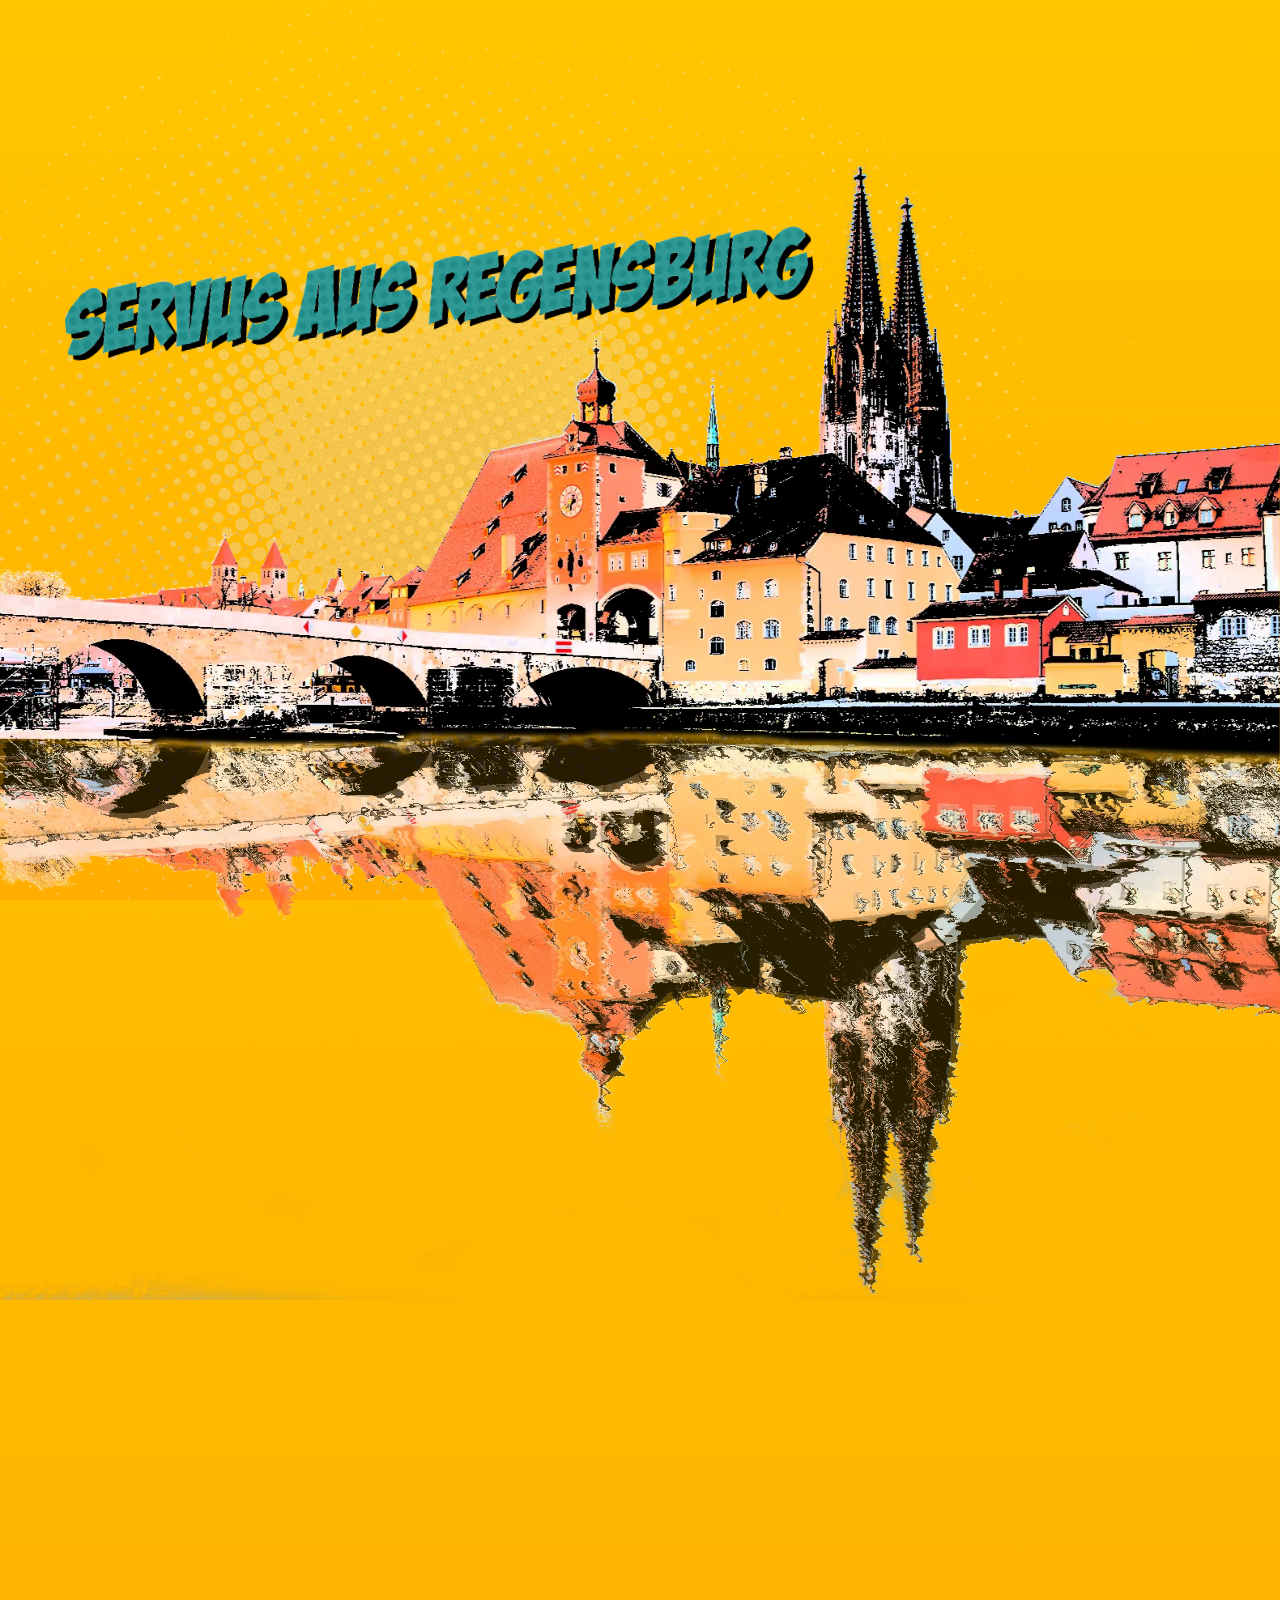
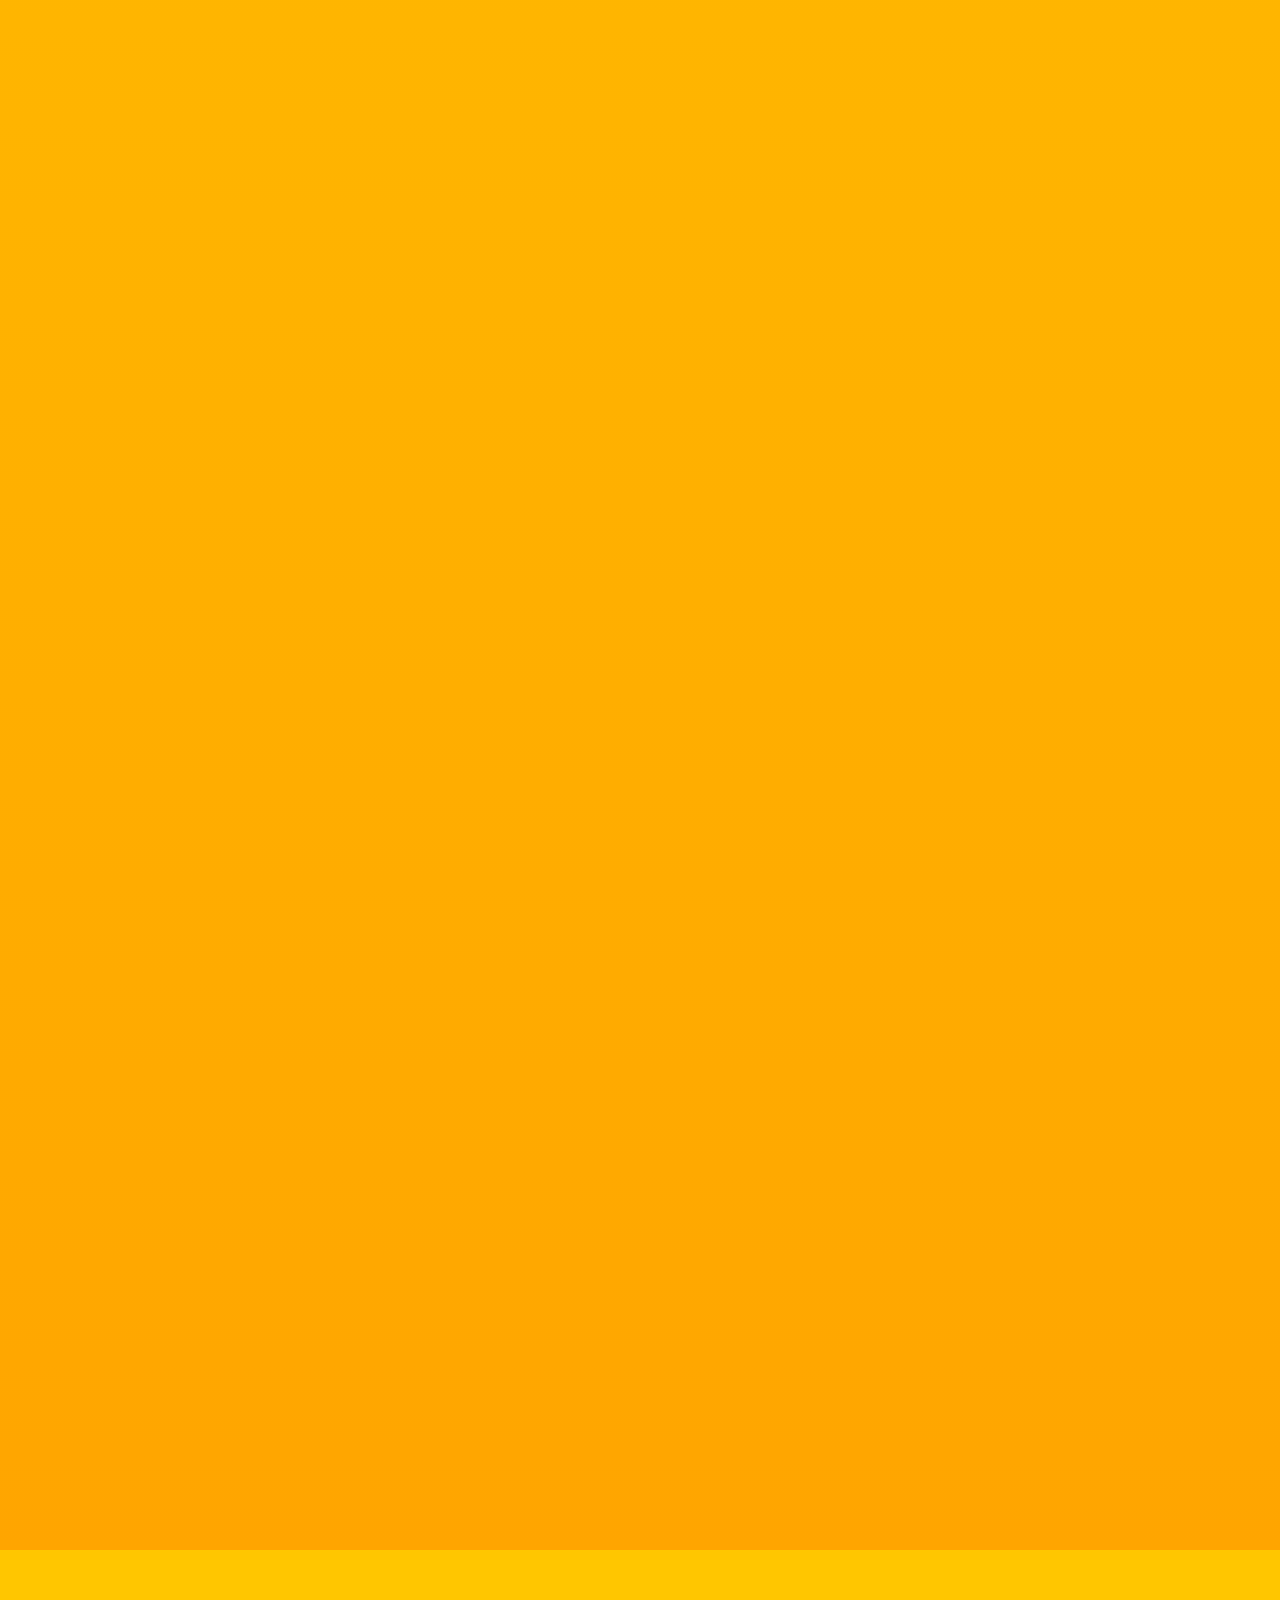
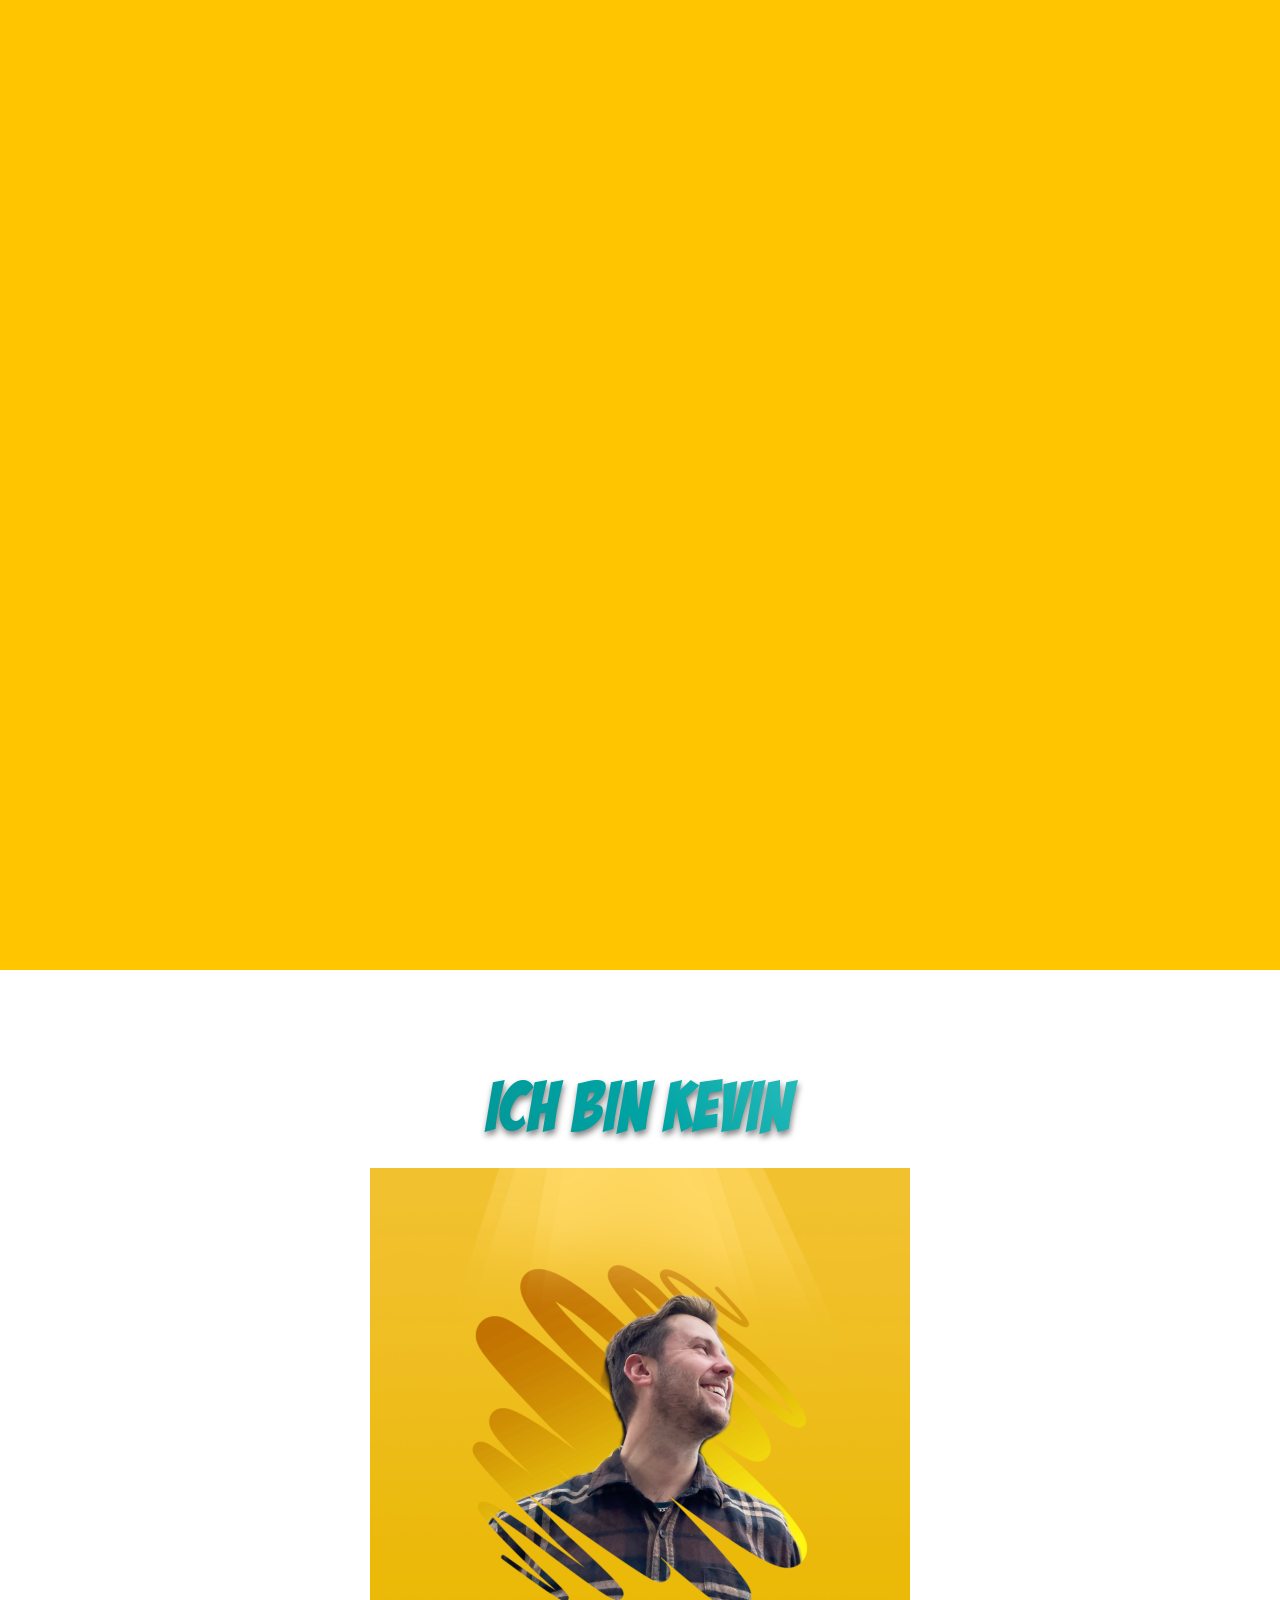
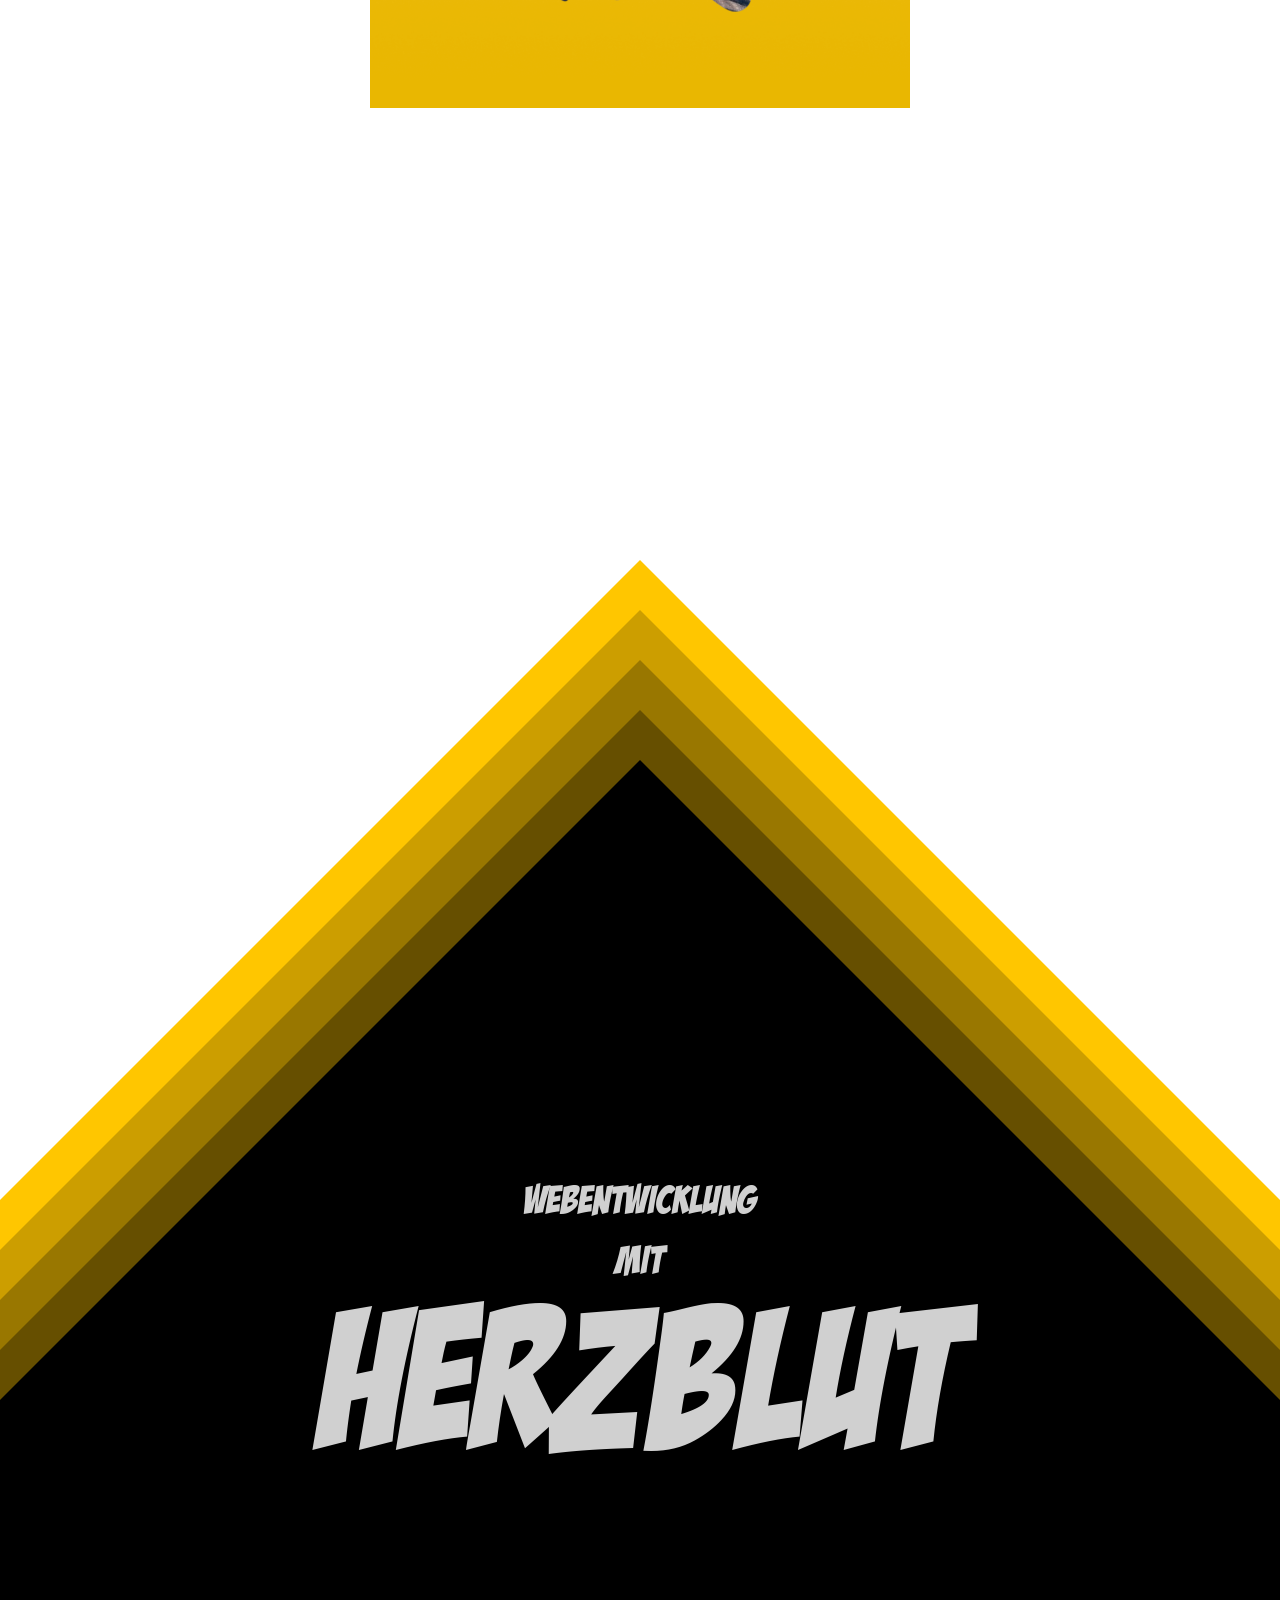
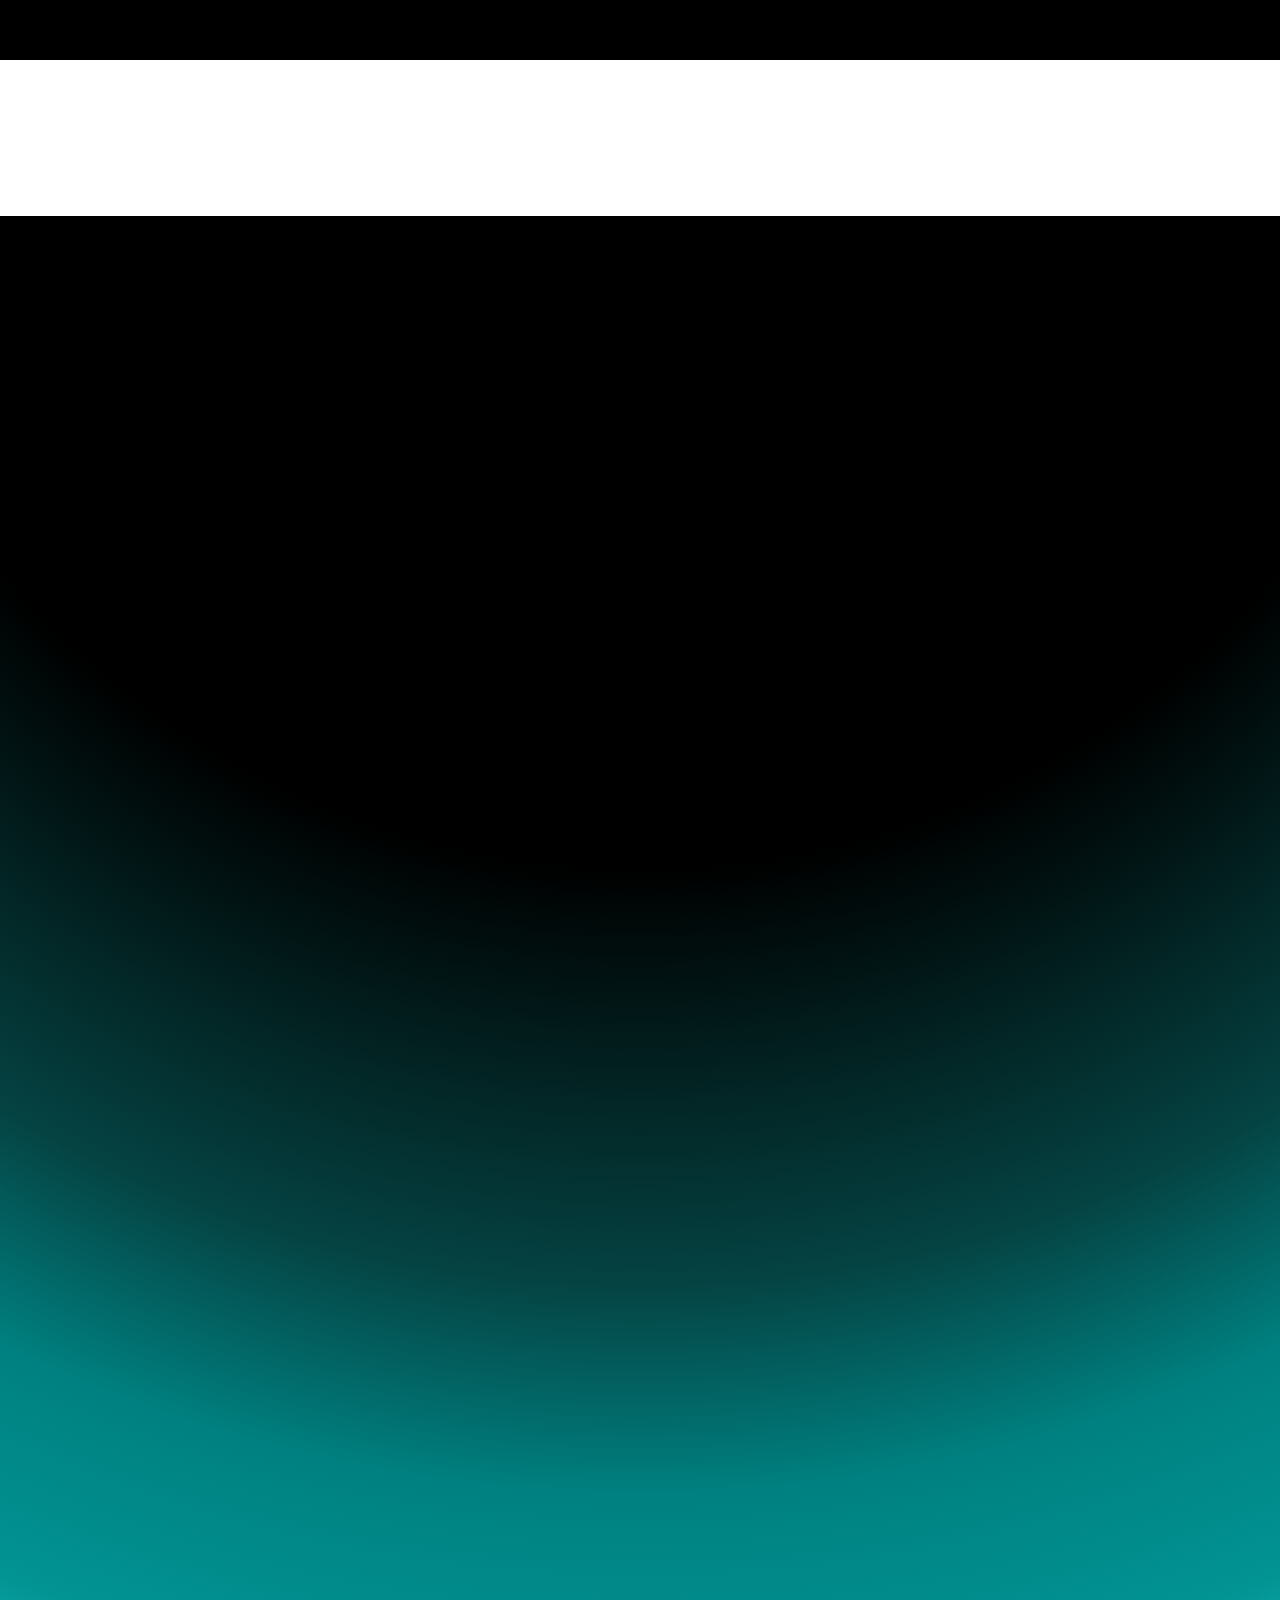
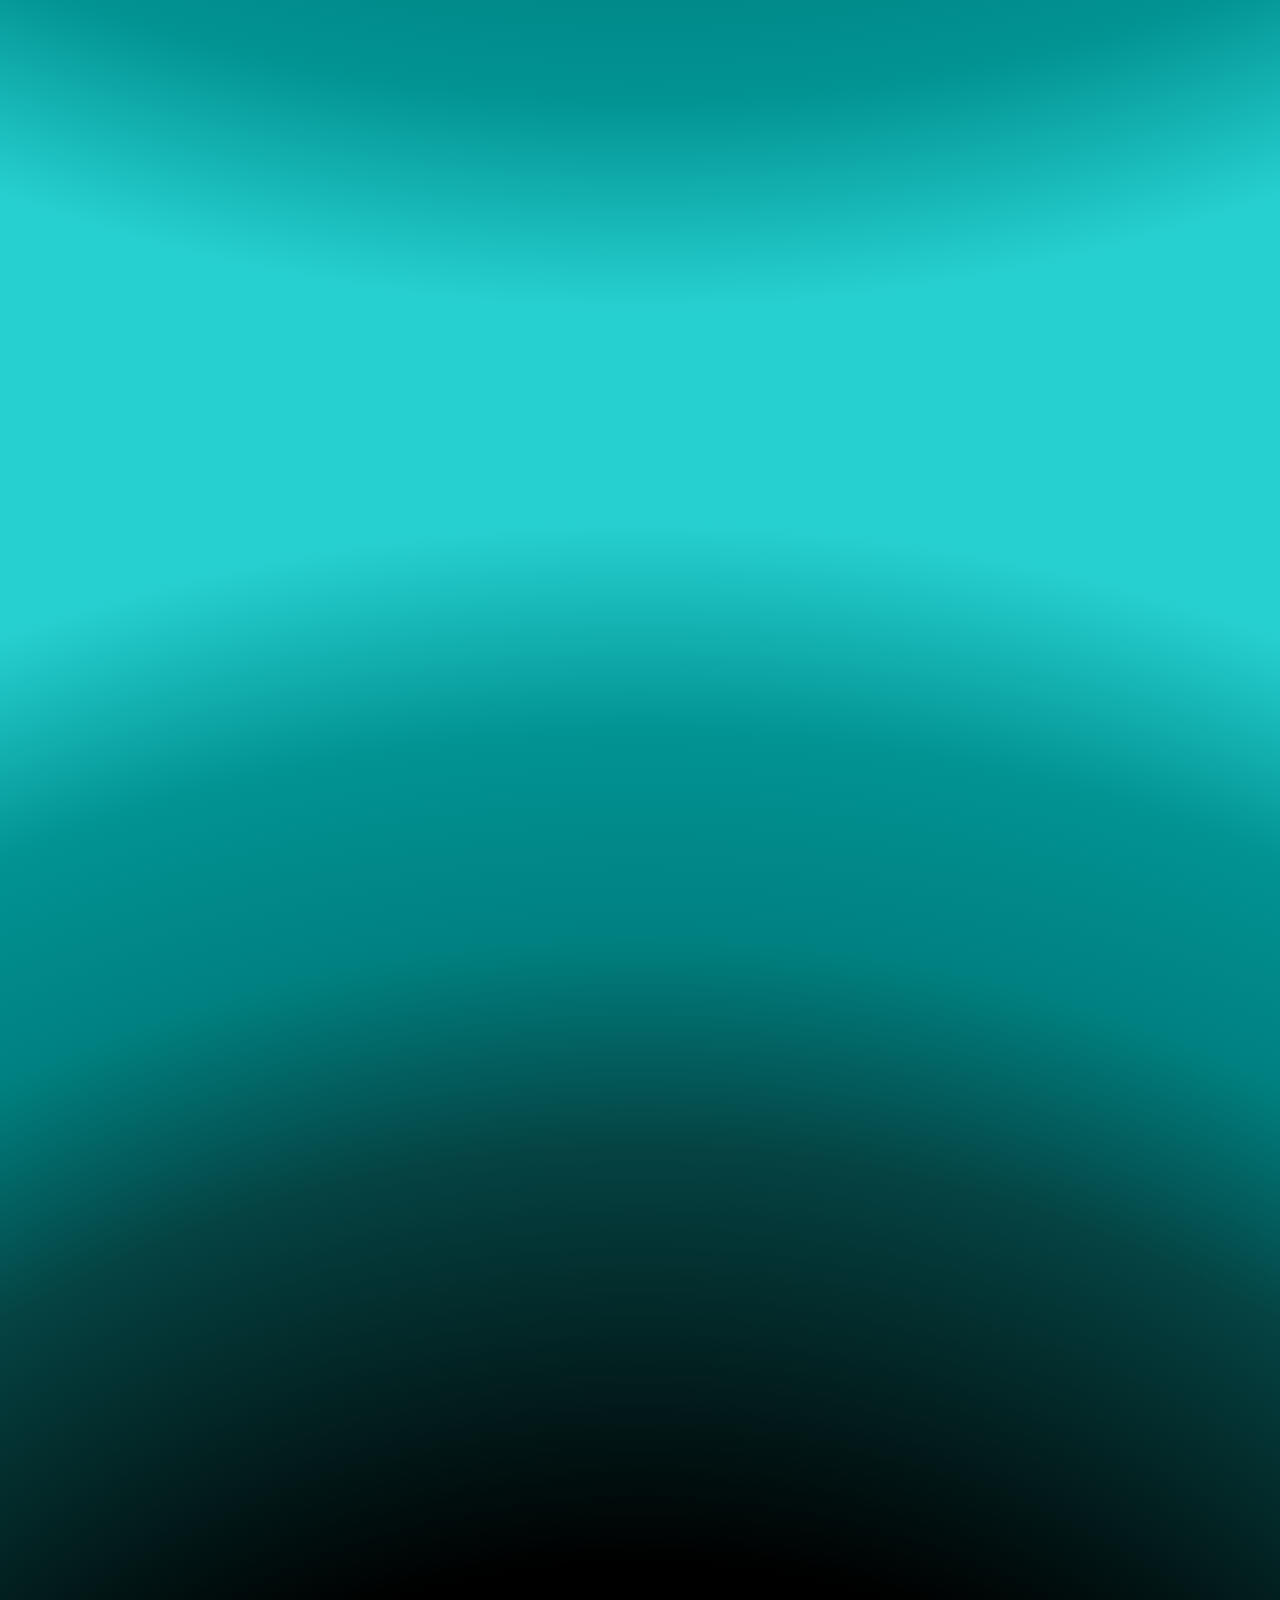
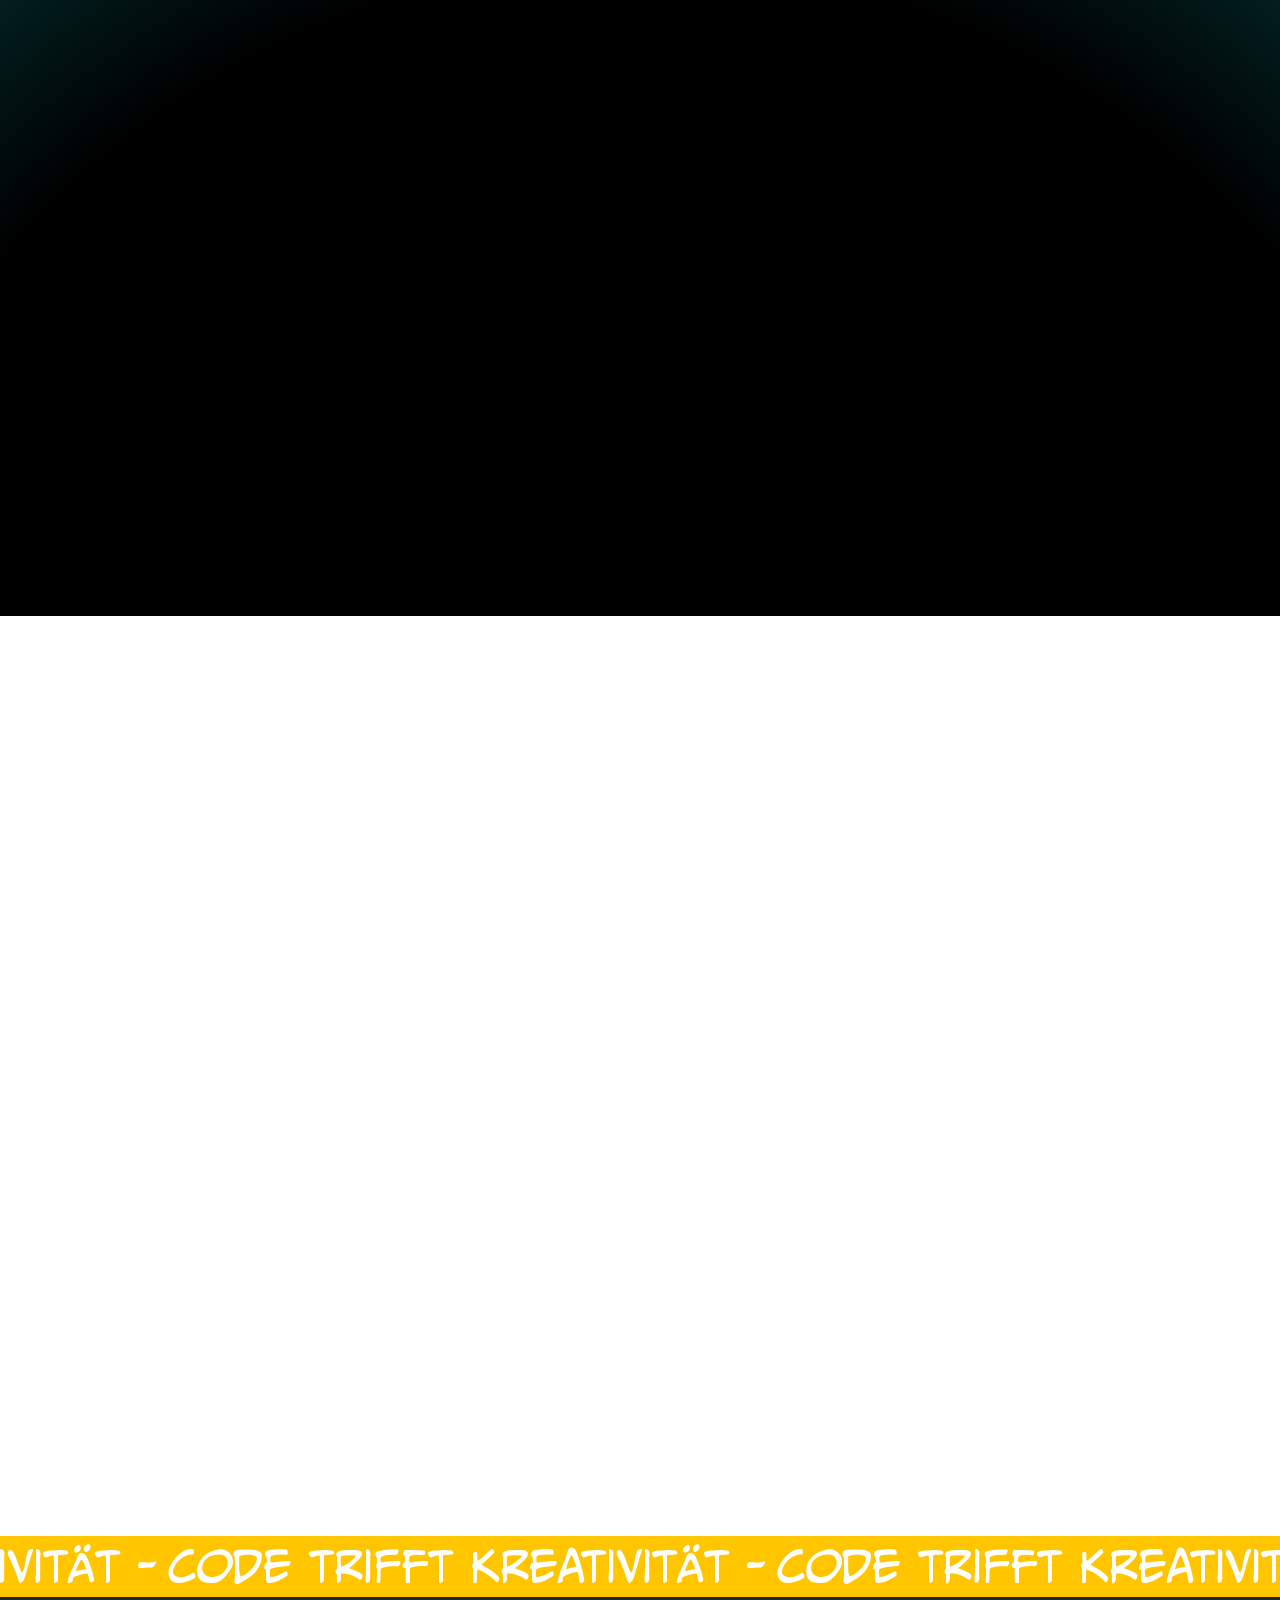
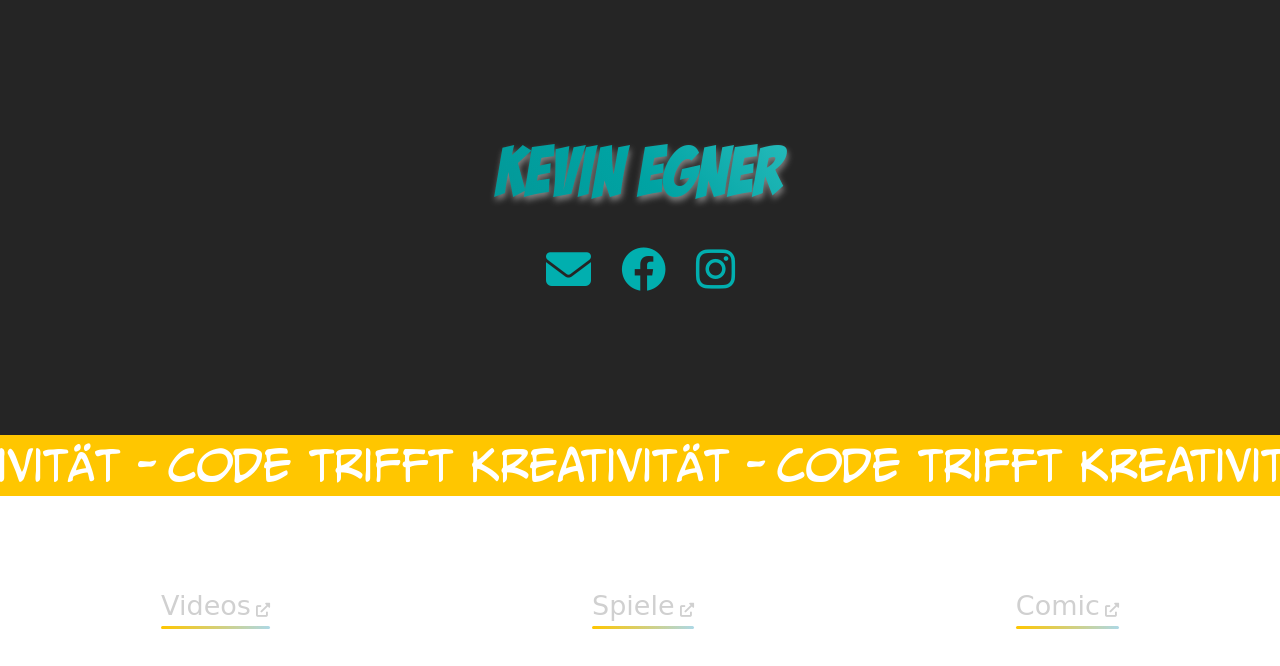
==== index.html @ 3e0e6a8b "update" ====
<!DOCTYPE html>
<html lang="de" data-critters-container>

<head>
  <base href="/">
  <meta charset="utf-8">
  <meta http-equiv="content-type" content="text/html; charset=utf-8">
  <meta name="viewport" content="width=device-width, initial-scale=1">
  <title>Kevin Egner aus Regensburg</title>
  <meta name="description" content="Website von Kevin Egner aus Regensburg">
  <meta name="keywords" content="Kevin, Egner, Regensburg, Softwareentwicklung, Website, Webdesign, Angular">

  <link rel="icon" type="image/x-icon" href="./favicon.ico">
<style>@charset "UTF-8";:root{--bs-blue:#0d6efd;--bs-indigo:#6610f2;--bs-purple:#6f42c1;--bs-pink:#d63384;--bs-red:#dc3545;--bs-orange:#fd7e14;--bs-yellow:#ffc107;--bs-green:#198754;--bs-teal:#20c997;--bs-cyan:#0dcaf0;--bs-white:#fff;--bs-gray:#6c757d;--bs-gray-dark:#343a40;--bs-gray-100:#f8f9fa;--bs-gray-200:#e9ecef;--bs-gray-300:#dee2e6;--bs-gray-400:#ced4da;--bs-gray-500:#adb5bd;--bs-gray-600:#6c757d;--bs-gray-700:#495057;--bs-gray-800:#343a40;--bs-gray-900:#212529;--bs-primary:#0d6efd;--bs-secondary:#6c757d;--bs-success:#198754;--bs-info:#0dcaf0;--bs-warning:#ffc107;--bs-danger:#dc3545;--bs-light:#f8f9fa;--bs-dark:#212529;--bs-primary-rgb:13,110,253;--bs-secondary-rgb:108,117,125;--bs-success-rgb:25,135,84;--bs-info-rgb:13,202,240;--bs-warning-rgb:255,193,7;--bs-danger-rgb:220,53,69;--bs-light-rgb:248,249,250;--bs-dark-rgb:33,37,41;--bs-white-rgb:255,255,255;--bs-black-rgb:0,0,0;--bs-body-color-rgb:33,37,41;--bs-body-bg-rgb:255,255,255;--bs-font-sans-serif:system-ui,-apple-system,"Segoe UI",Roboto,"Helvetica Neue",Arial,"Noto Sans","Liberation Sans",sans-serif,"Apple Color Emoji","Segoe UI Emoji","Segoe UI Symbol","Noto Color Emoji";--bs-font-monospace:SFMono-Regular,Menlo,Monaco,Consolas,"Liberation Mono","Courier New",monospace;--bs-gradient:linear-gradient(180deg, rgba(255, 255, 255, .15), rgba(255, 255, 255, 0));--bs-body-font-family:var(--bs-font-sans-serif);--bs-body-font-size:1rem;--bs-body-font-weight:400;--bs-body-line-height:1.5;--bs-body-color:#212529;--bs-body-bg:#fff}*,:after,:before{box-sizing:border-box}@media (prefers-reduced-motion:no-preference){:root{scroll-behavior:smooth}}body{margin:0;font-family:var(--bs-body-font-family);font-size:var(--bs-body-font-size);font-weight:var(--bs-body-font-weight);line-height:var(--bs-body-line-height);color:var(--bs-body-color);text-align:var(--bs-body-text-align);background-color:var(--bs-body-bg);-webkit-text-size-adjust:100%;-webkit-tap-highlight-color:transparent}@-webkit-keyframes progress-bar-stripes{0%{background-position-x:1rem}}@-webkit-keyframes spinner-border{to{transform:rotate(360deg)}}@-webkit-keyframes spinner-grow{0%{transform:scale(0)}50%{opacity:1;transform:none}}@-webkit-keyframes placeholder-glow{50%{opacity:.2}}@-webkit-keyframes placeholder-wave{to{-webkit-mask-position:-200% 0%;mask-position:-200% 0%}}@-webkit-keyframes fa-beat{0%,90%{-webkit-transform:scale(1);transform:scale(1)}45%{-webkit-transform:scale(var(--fa-beat-scale,1.25));transform:scale(var(--fa-beat-scale,1.25))}}@-webkit-keyframes fa-bounce{0%{-webkit-transform:scale(1) translateY(0);transform:scale(1) translateY(0)}10%{-webkit-transform:scale(var(--fa-bounce-start-scale-x,1.1),var(--fa-bounce-start-scale-y,.9)) translateY(0);transform:scale(var(--fa-bounce-start-scale-x,1.1),var(--fa-bounce-start-scale-y,.9)) translateY(0)}30%{-webkit-transform:scale(var(--fa-bounce-jump-scale-x,.9),var(--fa-bounce-jump-scale-y,1.1)) translateY(var(--fa-bounce-height,-.5em));transform:scale(var(--fa-bounce-jump-scale-x,.9),var(--fa-bounce-jump-scale-y,1.1)) translateY(var(--fa-bounce-height,-.5em))}50%{-webkit-transform:scale(var(--fa-bounce-land-scale-x,1.05),var(--fa-bounce-land-scale-y,.95)) translateY(0);transform:scale(var(--fa-bounce-land-scale-x,1.05),var(--fa-bounce-land-scale-y,.95)) translateY(0)}57%{-webkit-transform:scale(1) translateY(var(--fa-bounce-rebound,-.125em));transform:scale(1) translateY(var(--fa-bounce-rebound,-.125em))}64%{-webkit-transform:scale(1) translateY(0);transform:scale(1) translateY(0)}to{-webkit-transform:scale(1) translateY(0);transform:scale(1) translateY(0)}}@-webkit-keyframes fa-fade{50%{opacity:var(--fa-fade-opacity,.4)}}@-webkit-keyframes fa-beat-fade{0%,to{opacity:var(--fa-beat-fade-opacity,.4);-webkit-transform:scale(1);transform:scale(1)}50%{opacity:1;-webkit-transform:scale(var(--fa-beat-fade-scale,1.125));transform:scale(var(--fa-beat-fade-scale,1.125))}}@-webkit-keyframes fa-flip{50%{-webkit-transform:rotate3d(var(--fa-flip-x,0),var(--fa-flip-y,1),var(--fa-flip-z,0),var(--fa-flip-angle,-180deg));transform:rotate3d(var(--fa-flip-x,0),var(--fa-flip-y,1),var(--fa-flip-z,0),var(--fa-flip-angle,-180deg))}}@-webkit-keyframes fa-shake{0%{-webkit-transform:rotate(-15deg);transform:rotate(-15deg)}4%{-webkit-transform:rotate(15deg);transform:rotate(15deg)}8%,24%{-webkit-transform:rotate(-18deg);transform:rotate(-18deg)}12%,28%{-webkit-transform:rotate(18deg);transform:rotate(18deg)}16%{-webkit-transform:rotate(-22deg);transform:rotate(-22deg)}20%{-webkit-transform:rotate(22deg);transform:rotate(22deg)}32%{-webkit-transform:rotate(-12deg);transform:rotate(-12deg)}36%{-webkit-transform:rotate(12deg);transform:rotate(12deg)}40%,to{-webkit-transform:rotate(0deg);transform:rotate(0)}}@-webkit-keyframes fa-spin{0%{-webkit-transform:rotate(0deg);transform:rotate(0)}to{-webkit-transform:rotate(1turn);transform:rotate(1turn)}}:root{--fa-font-brands:normal 400 1em/1 "Font Awesome 6 Brands"}@font-face{font-family:"Font Awesome 6 Brands";font-style:normal;font-weight:400;font-display:block;src:url("./media/fa-brands-400-QWP4HCDU.woff2") format("woff2"),url("./media/fa-brands-400-P6TYTK2X.ttf") format("truetype")}:root{--fa-font-regular:normal 400 1em/1 "Font Awesome 6 Free"}@font-face{font-family:"Font Awesome 6 Free";font-style:normal;font-weight:400;font-display:block;src:url("./media/fa-regular-400-F76QDDYO.woff2") format("woff2"),url("./media/fa-regular-400-3IBMW7RX.ttf") format("truetype")}:root{--fa-font-solid:normal 900 1em/1 "Font Awesome 6 Free"}@font-face{font-family:"Font Awesome 6 Free";font-style:normal;font-weight:900;font-display:block;src:url("./media/fa-solid-900-IDO67V47.woff2") format("woff2"),url("./media/fa-solid-900-HJDD5QZ3.ttf") format("truetype")}:root{--primary-color: #ffc600;--secondary-color:#ff7547;--main-light: #799c9c;--grid-color: #9bbcbc;--color-black: #000;--highlight-color:lightblue;--button-filter-color: #74b3b3;--main-color: var(--theme-color-white);--glass-bg-color:rgba(255, 255, 255, .149) --side-color: rgb(33, 198, 198);--menu-default-bg-color: #5ac3c3;--menu-text-color: #01afaf;--glass-item-box-shadow-color: #326f6f;--font-gradient: linear-gradient(90deg, var(--primary-color), var(--highlight-color));--font-gradient-highlihgt: linear-gradient(90deg, var(--theme-color-white), var(--highlight-color));--menu-text-color-hover: #37e7e7;--scroll-show-sticky-bg-color: #e3ffff;--font-size: max(3vh, 20px);--hero-text-font-highlight: var(--highlight-color);--theme-color: #252525;--theme-color-white: #d0d0d0;--bg-storke-color: rgb(27, 66, 66);--killer-bg-gradient:linear-gradient(60deg, rgb(22 22 22) 0%, rgb(30, 68, 68) 30%, rgb(19, 37, 37) 50%, rgb(18, 100, 100) 90%);--killer-bg-hex: url("data:image/svg+xml,<svg id='patternId' width='100%' height='100%' xmlns='http://www.w3.org/2000/svg'><defs><pattern id='a' patternUnits='userSpaceOnUse' width='29' height='50.115' patternTransform='scale(6) rotate(0)'><rect x='0' y='0' width='100%' height='100%' fill='hsla(0, 0%, 100%, 0)'/><path d='M14.498 16.858L0 8.488.002-8.257l14.5-8.374L29-8.26l-.002 16.745zm0 50.06L0 58.548l.002-16.745 14.5-8.373L29 41.8l-.002 16.744zM28.996 41.8l-14.498-8.37.002-16.744L29 8.312l14.498 8.37-.002 16.745zm-29 0l-14.498-8.37.002-16.744L0 8.312l14.498 8.37-.002 16.745z'  stroke-width='1.5' stroke='rgb(27, 66, 66)' fill='none'/></pattern></defs><rect width='800%' height='800%' transform='translate(0,0)' fill='url(%23a)'/></svg>");--font-color: var(--theme-color-white);--default-font-color: var(--theme-color-white);--theme-color-modal-border: darkgray}@media (prefers-color-scheme: dark){:root{--theme-color: #252525;--theme-color-white: #d0d0d0;--killer-bg-gradient:linear-gradient(60deg, rgb(22 22 22) 0%, rgb(54 121 121) 30%, rgb(50 95 95) 50%, rgb(21 78 78) 90%);--killer-bg-hex: url("data:image/svg+xml,<svg id='patternId' width='100%' height='100%' xmlns='http://www.w3.org/2000/svg'><defs><pattern id='a' patternUnits='userSpaceOnUse' width='29' height='50.115' patternTransform='scale(6) rotate(0)'><rect x='0' y='0' width='100%' height='100%' fill='hsla(0, 0%, 100%, 0)'/><path d='M14.498 16.858L0 8.488.002-8.257l14.5-8.374L29-8.26l-.002 16.745zm0 50.06L0 58.548l.002-16.745 14.5-8.373L29 41.8l-.002 16.744zM28.996 41.8l-14.498-8.37.002-16.744L29 8.312l14.498 8.37-.002 16.745zm-29 0l-14.498-8.37.002-16.744L0 8.312l14.498 8.37-.002 16.745z'  stroke-width='1.5' stroke='rgb(50 95 95)' fill='none'/></pattern></defs><rect width='800%' height='800%' transform='translate(0,0)' fill='url(%23a)'/></svg>");--font-color: var(--theme-color-white);--default-font-color: var(--theme-color-white);--theme-color-modal-border: darkgray}}@-webkit-keyframes bounce-in{0%{opacity:0;-webkit-transform:scale(.3);transform:scale(.3)}50%{opacity:1;-webkit-transform:scale(1);transform:scale(1)}70%{-webkit-transform:scale(.9);transform:scale(.9)}to{-webkit-transform:scale(1);transform:scale(1)}}@-webkit-keyframes bang{0%{opacity:1;box-shadow:0 0 #fff,0 0 #fff,0 0 #fff,0 0 #fff,0 0 #fff,0 0 #fff,0 0 #fff,0 0 #fff,0 0 #fff,0 0 #fff,0 0 #fff,0 0 #fff,0 0 #fff,0 0 #fff,0 0 #fff,0 0 #fff,0 0 #fff,0 0 #fff,0 0 #fff,0 0 #fff,0 0 #fff,0 0 #fff,0 0 #fff,0 0 #fff,0 0 #fff,0 0 #fff,0 0 #fff,0 0 #fff,0 0 #fff,0 0 #fff,0 0 #fff,0 0 #fff,0 0 #fff,0 0 #fff,0 0 #fff,0 0 #fff,0 0 #fff,0 0 #fff,0 0 #fff,0 0 #fff,0 0 #fff,0 0 #fff,0 0 #fff,0 0 #fff,0 0 #fff,0 0 #fff,0 0 #fff,0 0 #fff,0 0 #fff,0 0 #fff,0 0 #fff}}@-webkit-keyframes gravity{to{transform:translateY(200px);-moz-transform:translateY(200px);-webkit-transform:translateY(200px);-o-transform:translateY(200px);-ms-transform:translateY(200px);opacity:0}}*{margin:0;padding:0}html,body{height:100%;width:100%;font-family:Sentinel SSm A,Sentinel SSm B,system-ui,-apple-system,BlinkMacSystemFont,Segoe UI,Roboto,Helvetica,Arial,sans-serif,Apple Color Emoji,Segoe UI Emoji,Segoe UI Symbol;font-size:var(--font-size);color:var(--default-font-color);font-weight:100}
</style><link rel="stylesheet" href="styles-LF67YCGW.css" media="print" onload="this.media='all'"><noscript><link rel="stylesheet" href="styles-LF67YCGW.css"></noscript></head>

<body>
  <app-root></app-root>
<script src="polyfills-F4P3OIQ6.js" type="module"></script><script src="main-MBDSDP26.js" type="module"></script></body>

</html>
---- styles-LF67YCGW.css ----
@charset "UTF-8";:root{--bs-blue:#0d6efd;--bs-indigo:#6610f2;--bs-purple:#6f42c1;--bs-pink:#d63384;--bs-red:#dc3545;--bs-orange:#fd7e14;--bs-yellow:#ffc107;--bs-green:#198754;--bs-teal:#20c997;--bs-cyan:#0dcaf0;--bs-white:#fff;--bs-gray:#6c757d;--bs-gray-dark:#343a40;--bs-gray-100:#f8f9fa;--bs-gray-200:#e9ecef;--bs-gray-300:#dee2e6;--bs-gray-400:#ced4da;--bs-gray-500:#adb5bd;--bs-gray-600:#6c757d;--bs-gray-700:#495057;--bs-gray-800:#343a40;--bs-gray-900:#212529;--bs-primary:#0d6efd;--bs-secondary:#6c757d;--bs-success:#198754;--bs-info:#0dcaf0;--bs-warning:#ffc107;--bs-danger:#dc3545;--bs-light:#f8f9fa;--bs-dark:#212529;--bs-primary-rgb:13,110,253;--bs-secondary-rgb:108,117,125;--bs-success-rgb:25,135,84;--bs-info-rgb:13,202,240;--bs-warning-rgb:255,193,7;--bs-danger-rgb:220,53,69;--bs-light-rgb:248,249,250;--bs-dark-rgb:33,37,41;--bs-white-rgb:255,255,255;--bs-black-rgb:0,0,0;--bs-body-color-rgb:33,37,41;--bs-body-bg-rgb:255,255,255;--bs-font-sans-serif:system-ui,-apple-system,"Segoe UI",Roboto,"Helvetica Neue",Arial,"Noto Sans","Liberation Sans",sans-serif,"Apple Color Emoji","Segoe UI Emoji","Segoe UI Symbol","Noto Color Emoji";--bs-font-monospace:SFMono-Regular,Menlo,Monaco,Consolas,"Liberation Mono","Courier New",monospace;--bs-gradient:linear-gradient(180deg, rgba(255, 255, 255, .15), rgba(255, 255, 255, 0));--bs-body-font-family:var(--bs-font-sans-serif);--bs-body-font-size:1rem;--bs-body-font-weight:400;--bs-body-line-height:1.5;--bs-body-color:#212529;--bs-body-bg:#fff}*,:after,:before{box-sizing:border-box}@media (prefers-reduced-motion:no-preference){:root{scroll-behavior:smooth}}body{margin:0;font-family:var(--bs-body-font-family);font-size:var(--bs-body-font-size);font-weight:var(--bs-body-font-weight);line-height:var(--bs-body-line-height);color:var(--bs-body-color);text-align:var(--bs-body-text-align);background-color:var(--bs-body-bg);-webkit-text-size-adjust:100%;-webkit-tap-highlight-color:transparent}hr{margin:1rem 0;color:inherit;background-color:currentColor;border:0;opacity:.25}hr:not([size]){height:1px}.h1,.h2,.h3,.h4,.h5,.h6,h1,h2,h3,h4,h5,h6{margin-top:0;margin-bottom:.5rem;font-weight:500;line-height:1.2}.h1,h1{font-size:calc(1.375rem + 1.5vw)}@media (min-width:1200px){.h1,h1{font-size:2.5rem}}.h2,h2{font-size:calc(1.325rem + .9vw)}@media (min-width:1200px){.h2,h2{font-size:2rem}}.h3,h3{font-size:calc(1.3rem + .6vw)}@media (min-width:1200px){.h3,h3{font-size:1.75rem}}.h4,h4{font-size:calc(1.275rem + .3vw)}@media (min-width:1200px){.h4,h4{font-size:1.5rem}}.h5,h5{font-size:1.25rem}.h6,h6{font-size:1rem}p{margin-top:0;margin-bottom:1rem}abbr[data-bs-original-title],abbr[title]{-webkit-text-decoration:underline dotted;text-decoration:underline dotted;cursor:help;-webkit-text-decoration-skip-ink:none;text-decoration-skip-ink:none}address{margin-bottom:1rem;font-style:normal;line-height:inherit}ol,ul{padding-left:2rem}dl,ol,ul{margin-top:0;margin-bottom:1rem}ol ol,ol ul,ul ol,ul ul{margin-bottom:0}dt{font-weight:700}dd{margin-bottom:.5rem;margin-left:0}blockquote{margin:0 0 1rem}b,strong{font-weight:bolder}.small,small{font-size:.875em}.mark,mark{padding:.2em;background-color:#fcf8e3}sub,sup{position:relative;font-size:.75em;line-height:0;vertical-align:baseline}sub{bottom:-.25em}sup{top:-.5em}a{color:#0d6efd;text-decoration:underline}a:hover{color:#0a58ca}a:not([href]):not([class]),a:not([href]):not([class]):hover{color:inherit;text-decoration:none}code,kbd,pre,samp{font-family:var(--bs-font-monospace);font-size:1em;direction:ltr;unicode-bidi:bidi-override}pre{display:block;margin-top:0;margin-bottom:1rem;overflow:auto;font-size:.875em}pre code{font-size:inherit;color:inherit;word-break:normal}code{font-size:.875em;color:#d63384;word-wrap:break-word}a>code{color:inherit}kbd{padding:.2rem .4rem;font-size:.875em;color:#fff;background-color:#212529;border-radius:.2rem}kbd kbd{padding:0;font-size:1em;font-weight:700}figure{margin:0 0 1rem}img,svg{vertical-align:middle}table{caption-side:bottom;border-collapse:collapse}caption{padding-top:.5rem;padding-bottom:.5rem;color:#6c757d;text-align:left}th{text-align:inherit;text-align:-webkit-match-parent}tbody,td,tfoot,th,thead,tr{border-color:inherit;border-style:solid;border-width:0}label{display:inline-block}button{border-radius:0}button:focus:not(:focus-visible){outline:0}button,input,optgroup,select,textarea{margin:0;font-family:inherit;font-size:inherit;line-height:inherit}button,select{text-transform:none}[role=button]{cursor:pointer}select{word-wrap:normal}select:disabled{opacity:1}[list]::-webkit-calendar-picker-indicator{display:none}[type=button],[type=reset],[type=submit],button{-webkit-appearance:button}[type=button]:not(:disabled),[type=reset]:not(:disabled),[type=submit]:not(:disabled),button:not(:disabled){cursor:pointer}::-moz-focus-inner{padding:0;border-style:none}textarea{resize:vertical}fieldset{min-width:0;padding:0;margin:0;border:0}legend{float:left;width:100%;padding:0;margin-bottom:.5rem;font-size:calc(1.275rem + .3vw);line-height:inherit}@media (min-width:1200px){legend{font-size:1.5rem}}legend+*{clear:left}::-webkit-datetime-edit-day-field,::-webkit-datetime-edit-fields-wrapper,::-webkit-datetime-edit-hour-field,::-webkit-datetime-edit-minute,::-webkit-datetime-edit-month-field,::-webkit-datetime-edit-text,::-webkit-datetime-edit-year-field{padding:0}::-webkit-inner-spin-button{height:auto}[type=search]{outline-offset:-2px;-webkit-appearance:textfield}::-webkit-search-decoration{-webkit-appearance:none}::-webkit-color-swatch-wrapper{padding:0}::-webkit-file-upload-button{font:inherit}::file-selector-button{font:inherit}::-webkit-file-upload-button{font:inherit;-webkit-appearance:button}output{display:inline-block}iframe{border:0}summary{display:list-item;cursor:pointer}progress{vertical-align:baseline}[hidden]{display:none!important}.lead{font-size:1.25rem;font-weight:300}.display-1{font-size:calc(1.625rem + 4.5vw);font-weight:300;line-height:1.2}@media (min-width:1200px){.display-1{font-size:5rem}}.display-2{font-size:calc(1.575rem + 3.9vw);font-weight:300;line-height:1.2}@media (min-width:1200px){.display-2{font-size:4.5rem}}.display-3{font-size:calc(1.525rem + 3.3vw);font-weight:300;line-height:1.2}@media (min-width:1200px){.display-3{font-size:4rem}}.display-4{font-size:calc(1.475rem + 2.7vw);font-weight:300;line-height:1.2}@media (min-width:1200px){.display-4{font-size:3.5rem}}.display-5{font-size:calc(1.425rem + 2.1vw);font-weight:300;line-height:1.2}@media (min-width:1200px){.display-5{font-size:3rem}}.display-6{font-size:calc(1.375rem + 1.5vw);font-weight:300;line-height:1.2}@media (min-width:1200px){.display-6{font-size:2.5rem}}.list-unstyled,.list-inline{padding-left:0;list-style:none}.list-inline-item{display:inline-block}.list-inline-item:not(:last-child){margin-right:.5rem}.initialism{font-size:.875em;text-transform:uppercase}.blockquote{margin-bottom:1rem;font-size:1.25rem}.blockquote>:last-child{margin-bottom:0}.blockquote-footer{margin-top:-1rem;margin-bottom:1rem;font-size:.875em;color:#6c757d}.blockquote-footer:before{content:"\2014\a0"}.img-fluid{max-width:100%;height:auto}.img-thumbnail{padding:.25rem;background-color:#fff;border:1px solid #dee2e6;border-radius:.25rem;max-width:100%;height:auto}.figure{display:inline-block}.figure-img{margin-bottom:.5rem;line-height:1}.figure-caption{font-size:.875em;color:#6c757d}.container,.container-fluid,.container-lg,.container-md,.container-sm,.container-xl,.container-xxl{width:100%;padding-right:var(--bs-gutter-x,.75rem);padding-left:var(--bs-gutter-x,.75rem);margin-right:auto;margin-left:auto}@media (min-width:576px){.container,.container-sm{max-width:540px}}@media (min-width:768px){.container,.container-md,.container-sm{max-width:720px}}@media (min-width:992px){.container,.container-lg,.container-md,.container-sm{max-width:960px}}@media (min-width:1200px){.container,.container-lg,.container-md,.container-sm,.container-xl{max-width:1140px}}@media (min-width:1400px){.container,.container-lg,.container-md,.container-sm,.container-xl,.container-xxl{max-width:1320px}}.row{--bs-gutter-x:1.5rem;--bs-gutter-y:0;display:flex;flex-wrap:wrap;margin-top:calc(-1 * var(--bs-gutter-y));margin-right:calc(-.5 * var(--bs-gutter-x));margin-left:calc(-.5 * var(--bs-gutter-x))}.row>*{flex-shrink:0;width:100%;max-width:100%;padding-right:calc(var(--bs-gutter-x) * .5);padding-left:calc(var(--bs-gutter-x) * .5);margin-top:var(--bs-gutter-y)}.col{flex:1 0 0%}.row-cols-auto>*{flex:0 0 auto;width:auto}.row-cols-1>*{flex:0 0 auto;width:100%}.row-cols-2>*{flex:0 0 auto;width:50%}.row-cols-3>*{flex:0 0 auto;width:33.3333333333%}.row-cols-4>*{flex:0 0 auto;width:25%}.row-cols-5>*{flex:0 0 auto;width:20%}.row-cols-6>*{flex:0 0 auto;width:16.6666666667%}.col-auto{flex:0 0 auto;width:auto}.col-1{flex:0 0 auto;width:8.33333333%}.col-2{flex:0 0 auto;width:16.66666667%}.col-3{flex:0 0 auto;width:25%}.col-4{flex:0 0 auto;width:33.33333333%}.col-5{flex:0 0 auto;width:41.66666667%}.col-6{flex:0 0 auto;width:50%}.col-7{flex:0 0 auto;width:58.33333333%}.col-8{flex:0 0 auto;width:66.66666667%}.col-9{flex:0 0 auto;width:75%}.col-10{flex:0 0 auto;width:83.33333333%}.col-11{flex:0 0 auto;width:91.66666667%}.col-12{flex:0 0 auto;width:100%}.offset-1{margin-left:8.33333333%}.offset-2{margin-left:16.66666667%}.offset-3{margin-left:25%}.offset-4{margin-left:33.33333333%}.offset-5{margin-left:41.66666667%}.offset-6{margin-left:50%}.offset-7{margin-left:58.33333333%}.offset-8{margin-left:66.66666667%}.offset-9{margin-left:75%}.offset-10{margin-left:83.33333333%}.offset-11{margin-left:91.66666667%}.g-0,.gx-0{--bs-gutter-x:0}.g-0,.gy-0{--bs-gutter-y:0}.g-1,.gx-1{--bs-gutter-x:.25rem}.g-1,.gy-1{--bs-gutter-y:.25rem}.g-2,.gx-2{--bs-gutter-x:.5rem}.g-2,.gy-2{--bs-gutter-y:.5rem}.g-3,.gx-3{--bs-gutter-x:1rem}.g-3,.gy-3{--bs-gutter-y:1rem}.g-4,.gx-4{--bs-gutter-x:1.5rem}.g-4,.gy-4{--bs-gutter-y:1.5rem}.g-5,.gx-5{--bs-gutter-x:3rem}.g-5,.gy-5{--bs-gutter-y:3rem}@media (min-width:576px){.col-sm{flex:1 0 0%}.row-cols-sm-auto>*{flex:0 0 auto;width:auto}.row-cols-sm-1>*{flex:0 0 auto;width:100%}.row-cols-sm-2>*{flex:0 0 auto;width:50%}.row-cols-sm-3>*{flex:0 0 auto;width:33.3333333333%}.row-cols-sm-4>*{flex:0 0 auto;width:25%}.row-cols-sm-5>*{flex:0 0 auto;width:20%}.row-cols-sm-6>*{flex:0 0 auto;width:16.6666666667%}.col-sm-auto{flex:0 0 auto;width:auto}.col-sm-1{flex:0 0 auto;width:8.33333333%}.col-sm-2{flex:0 0 auto;width:16.66666667%}.col-sm-3{flex:0 0 auto;width:25%}.col-sm-4{flex:0 0 auto;width:33.33333333%}.col-sm-5{flex:0 0 auto;width:41.66666667%}.col-sm-6{flex:0 0 auto;width:50%}.col-sm-7{flex:0 0 auto;width:58.33333333%}.col-sm-8{flex:0 0 auto;width:66.66666667%}.col-sm-9{flex:0 0 auto;width:75%}.col-sm-10{flex:0 0 auto;width:83.33333333%}.col-sm-11{flex:0 0 auto;width:91.66666667%}.col-sm-12{flex:0 0 auto;width:100%}.offset-sm-0{margin-left:0}.offset-sm-1{margin-left:8.33333333%}.offset-sm-2{margin-left:16.66666667%}.offset-sm-3{margin-left:25%}.offset-sm-4{margin-left:33.33333333%}.offset-sm-5{margin-left:41.66666667%}.offset-sm-6{margin-left:50%}.offset-sm-7{margin-left:58.33333333%}.offset-sm-8{margin-left:66.66666667%}.offset-sm-9{margin-left:75%}.offset-sm-10{margin-left:83.33333333%}.offset-sm-11{margin-left:91.66666667%}.g-sm-0,.gx-sm-0{--bs-gutter-x:0}.g-sm-0,.gy-sm-0{--bs-gutter-y:0}.g-sm-1,.gx-sm-1{--bs-gutter-x:.25rem}.g-sm-1,.gy-sm-1{--bs-gutter-y:.25rem}.g-sm-2,.gx-sm-2{--bs-gutter-x:.5rem}.g-sm-2,.gy-sm-2{--bs-gutter-y:.5rem}.g-sm-3,.gx-sm-3{--bs-gutter-x:1rem}.g-sm-3,.gy-sm-3{--bs-gutter-y:1rem}.g-sm-4,.gx-sm-4{--bs-gutter-x:1.5rem}.g-sm-4,.gy-sm-4{--bs-gutter-y:1.5rem}.g-sm-5,.gx-sm-5{--bs-gutter-x:3rem}.g-sm-5,.gy-sm-5{--bs-gutter-y:3rem}}@media (min-width:768px){.col-md{flex:1 0 0%}.row-cols-md-auto>*{flex:0 0 auto;width:auto}.row-cols-md-1>*{flex:0 0 auto;width:100%}.row-cols-md-2>*{flex:0 0 auto;width:50%}.row-cols-md-3>*{flex:0 0 auto;width:33.3333333333%}.row-cols-md-4>*{flex:0 0 auto;width:25%}.row-cols-md-5>*{flex:0 0 auto;width:20%}.row-cols-md-6>*{flex:0 0 auto;width:16.6666666667%}.col-md-auto{flex:0 0 auto;width:auto}.col-md-1{flex:0 0 auto;width:8.33333333%}.col-md-2{flex:0 0 auto;width:16.66666667%}.col-md-3{flex:0 0 auto;width:25%}.col-md-4{flex:0 0 auto;width:33.33333333%}.col-md-5{flex:0 0 auto;width:41.66666667%}.col-md-6{flex:0 0 auto;width:50%}.col-md-7{flex:0 0 auto;width:58.33333333%}.col-md-8{flex:0 0 auto;width:66.66666667%}.col-md-9{flex:0 0 auto;width:75%}.col-md-10{flex:0 0 auto;width:83.33333333%}.col-md-11{flex:0 0 auto;width:91.66666667%}.col-md-12{flex:0 0 auto;width:100%}.offset-md-0{margin-left:0}.offset-md-1{margin-left:8.33333333%}.offset-md-2{margin-left:16.66666667%}.offset-md-3{margin-left:25%}.offset-md-4{margin-left:33.33333333%}.offset-md-5{margin-left:41.66666667%}.offset-md-6{margin-left:50%}.offset-md-7{margin-left:58.33333333%}.offset-md-8{margin-left:66.66666667%}.offset-md-9{margin-left:75%}.offset-md-10{margin-left:83.33333333%}.offset-md-11{margin-left:91.66666667%}.g-md-0,.gx-md-0{--bs-gutter-x:0}.g-md-0,.gy-md-0{--bs-gutter-y:0}.g-md-1,.gx-md-1{--bs-gutter-x:.25rem}.g-md-1,.gy-md-1{--bs-gutter-y:.25rem}.g-md-2,.gx-md-2{--bs-gutter-x:.5rem}.g-md-2,.gy-md-2{--bs-gutter-y:.5rem}.g-md-3,.gx-md-3{--bs-gutter-x:1rem}.g-md-3,.gy-md-3{--bs-gutter-y:1rem}.g-md-4,.gx-md-4{--bs-gutter-x:1.5rem}.g-md-4,.gy-md-4{--bs-gutter-y:1.5rem}.g-md-5,.gx-md-5{--bs-gutter-x:3rem}.g-md-5,.gy-md-5{--bs-gutter-y:3rem}}@media (min-width:992px){.col-lg{flex:1 0 0%}.row-cols-lg-auto>*{flex:0 0 auto;width:auto}.row-cols-lg-1>*{flex:0 0 auto;width:100%}.row-cols-lg-2>*{flex:0 0 auto;width:50%}.row-cols-lg-3>*{flex:0 0 auto;width:33.3333333333%}.row-cols-lg-4>*{flex:0 0 auto;width:25%}.row-cols-lg-5>*{flex:0 0 auto;width:20%}.row-cols-lg-6>*{flex:0 0 auto;width:16.6666666667%}.col-lg-auto{flex:0 0 auto;width:auto}.col-lg-1{flex:0 0 auto;width:8.33333333%}.col-lg-2{flex:0 0 auto;width:16.66666667%}.col-lg-3{flex:0 0 auto;width:25%}.col-lg-4{flex:0 0 auto;width:33.33333333%}.col-lg-5{flex:0 0 auto;width:41.66666667%}.col-lg-6{flex:0 0 auto;width:50%}.col-lg-7{flex:0 0 auto;width:58.33333333%}.col-lg-8{flex:0 0 auto;width:66.66666667%}.col-lg-9{flex:0 0 auto;width:75%}.col-lg-10{flex:0 0 auto;width:83.33333333%}.col-lg-11{flex:0 0 auto;width:91.66666667%}.col-lg-12{flex:0 0 auto;width:100%}.offset-lg-0{margin-left:0}.offset-lg-1{margin-left:8.33333333%}.offset-lg-2{margin-left:16.66666667%}.offset-lg-3{margin-left:25%}.offset-lg-4{margin-left:33.33333333%}.offset-lg-5{margin-left:41.66666667%}.offset-lg-6{margin-left:50%}.offset-lg-7{margin-left:58.33333333%}.offset-lg-8{margin-left:66.66666667%}.offset-lg-9{margin-left:75%}.offset-lg-10{margin-left:83.33333333%}.offset-lg-11{margin-left:91.66666667%}.g-lg-0,.gx-lg-0{--bs-gutter-x:0}.g-lg-0,.gy-lg-0{--bs-gutter-y:0}.g-lg-1,.gx-lg-1{--bs-gutter-x:.25rem}.g-lg-1,.gy-lg-1{--bs-gutter-y:.25rem}.g-lg-2,.gx-lg-2{--bs-gutter-x:.5rem}.g-lg-2,.gy-lg-2{--bs-gutter-y:.5rem}.g-lg-3,.gx-lg-3{--bs-gutter-x:1rem}.g-lg-3,.gy-lg-3{--bs-gutter-y:1rem}.g-lg-4,.gx-lg-4{--bs-gutter-x:1.5rem}.g-lg-4,.gy-lg-4{--bs-gutter-y:1.5rem}.g-lg-5,.gx-lg-5{--bs-gutter-x:3rem}.g-lg-5,.gy-lg-5{--bs-gutter-y:3rem}}@media (min-width:1200px){.col-xl{flex:1 0 0%}.row-cols-xl-auto>*{flex:0 0 auto;width:auto}.row-cols-xl-1>*{flex:0 0 auto;width:100%}.row-cols-xl-2>*{flex:0 0 auto;width:50%}.row-cols-xl-3>*{flex:0 0 auto;width:33.3333333333%}.row-cols-xl-4>*{flex:0 0 auto;width:25%}.row-cols-xl-5>*{flex:0 0 auto;width:20%}.row-cols-xl-6>*{flex:0 0 auto;width:16.6666666667%}.col-xl-auto{flex:0 0 auto;width:auto}.col-xl-1{flex:0 0 auto;width:8.33333333%}.col-xl-2{flex:0 0 auto;width:16.66666667%}.col-xl-3{flex:0 0 auto;width:25%}.col-xl-4{flex:0 0 auto;width:33.33333333%}.col-xl-5{flex:0 0 auto;width:41.66666667%}.col-xl-6{flex:0 0 auto;width:50%}.col-xl-7{flex:0 0 auto;width:58.33333333%}.col-xl-8{flex:0 0 auto;width:66.66666667%}.col-xl-9{flex:0 0 auto;width:75%}.col-xl-10{flex:0 0 auto;width:83.33333333%}.col-xl-11{flex:0 0 auto;width:91.66666667%}.col-xl-12{flex:0 0 auto;width:100%}.offset-xl-0{margin-left:0}.offset-xl-1{margin-left:8.33333333%}.offset-xl-2{margin-left:16.66666667%}.offset-xl-3{margin-left:25%}.offset-xl-4{margin-left:33.33333333%}.offset-xl-5{margin-left:41.66666667%}.offset-xl-6{margin-left:50%}.offset-xl-7{margin-left:58.33333333%}.offset-xl-8{margin-left:66.66666667%}.offset-xl-9{margin-left:75%}.offset-xl-10{margin-left:83.33333333%}.offset-xl-11{margin-left:91.66666667%}.g-xl-0,.gx-xl-0{--bs-gutter-x:0}.g-xl-0,.gy-xl-0{--bs-gutter-y:0}.g-xl-1,.gx-xl-1{--bs-gutter-x:.25rem}.g-xl-1,.gy-xl-1{--bs-gutter-y:.25rem}.g-xl-2,.gx-xl-2{--bs-gutter-x:.5rem}.g-xl-2,.gy-xl-2{--bs-gutter-y:.5rem}.g-xl-3,.gx-xl-3{--bs-gutter-x:1rem}.g-xl-3,.gy-xl-3{--bs-gutter-y:1rem}.g-xl-4,.gx-xl-4{--bs-gutter-x:1.5rem}.g-xl-4,.gy-xl-4{--bs-gutter-y:1.5rem}.g-xl-5,.gx-xl-5{--bs-gutter-x:3rem}.g-xl-5,.gy-xl-5{--bs-gutter-y:3rem}}@media (min-width:1400px){.col-xxl{flex:1 0 0%}.row-cols-xxl-auto>*{flex:0 0 auto;width:auto}.row-cols-xxl-1>*{flex:0 0 auto;width:100%}.row-cols-xxl-2>*{flex:0 0 auto;width:50%}.row-cols-xxl-3>*{flex:0 0 auto;width:33.3333333333%}.row-cols-xxl-4>*{flex:0 0 auto;width:25%}.row-cols-xxl-5>*{flex:0 0 auto;width:20%}.row-cols-xxl-6>*{flex:0 0 auto;width:16.6666666667%}.col-xxl-auto{flex:0 0 auto;width:auto}.col-xxl-1{flex:0 0 auto;width:8.33333333%}.col-xxl-2{flex:0 0 auto;width:16.66666667%}.col-xxl-3{flex:0 0 auto;width:25%}.col-xxl-4{flex:0 0 auto;width:33.33333333%}.col-xxl-5{flex:0 0 auto;width:41.66666667%}.col-xxl-6{flex:0 0 auto;width:50%}.col-xxl-7{flex:0 0 auto;width:58.33333333%}.col-xxl-8{flex:0 0 auto;width:66.66666667%}.col-xxl-9{flex:0 0 auto;width:75%}.col-xxl-10{flex:0 0 auto;width:83.33333333%}.col-xxl-11{flex:0 0 auto;width:91.66666667%}.col-xxl-12{flex:0 0 auto;width:100%}.offset-xxl-0{margin-left:0}.offset-xxl-1{margin-left:8.33333333%}.offset-xxl-2{margin-left:16.66666667%}.offset-xxl-3{margin-left:25%}.offset-xxl-4{margin-left:33.33333333%}.offset-xxl-5{margin-left:41.66666667%}.offset-xxl-6{margin-left:50%}.offset-xxl-7{margin-left:58.33333333%}.offset-xxl-8{margin-left:66.66666667%}.offset-xxl-9{margin-left:75%}.offset-xxl-10{margin-left:83.33333333%}.offset-xxl-11{margin-left:91.66666667%}.g-xxl-0,.gx-xxl-0{--bs-gutter-x:0}.g-xxl-0,.gy-xxl-0{--bs-gutter-y:0}.g-xxl-1,.gx-xxl-1{--bs-gutter-x:.25rem}.g-xxl-1,.gy-xxl-1{--bs-gutter-y:.25rem}.g-xxl-2,.gx-xxl-2{--bs-gutter-x:.5rem}.g-xxl-2,.gy-xxl-2{--bs-gutter-y:.5rem}.g-xxl-3,.gx-xxl-3{--bs-gutter-x:1rem}.g-xxl-3,.gy-xxl-3{--bs-gutter-y:1rem}.g-xxl-4,.gx-xxl-4{--bs-gutter-x:1.5rem}.g-xxl-4,.gy-xxl-4{--bs-gutter-y:1.5rem}.g-xxl-5,.gx-xxl-5{--bs-gutter-x:3rem}.g-xxl-5,.gy-xxl-5{--bs-gutter-y:3rem}}.table{--bs-table-bg:transparent;--bs-table-accent-bg:transparent;--bs-table-striped-color:#212529;--bs-table-striped-bg:rgba(0, 0, 0, .05);--bs-table-active-color:#212529;--bs-table-active-bg:rgba(0, 0, 0, .1);--bs-table-hover-color:#212529;--bs-table-hover-bg:rgba(0, 0, 0, .075);width:100%;margin-bottom:1rem;color:#212529;vertical-align:top;border-color:#dee2e6}.table>:not(caption)>*>*{padding:.5rem;background-color:var(--bs-table-bg);border-bottom-width:1px;box-shadow:inset 0 0 0 9999px var(--bs-table-accent-bg)}.table>tbody{vertical-align:inherit}.table>thead{vertical-align:bottom}.table>:not(:first-child){border-top:2px solid currentColor}.caption-top{caption-side:top}.table-sm>:not(caption)>*>*{padding:.25rem}.table-bordered>:not(caption)>*{border-width:1px 0}.table-bordered>:not(caption)>*>*{border-width:0 1px}.table-borderless>:not(caption)>*>*{border-bottom-width:0}.table-borderless>:not(:first-child){border-top-width:0}.table-striped>tbody>tr:nth-of-type(odd)>*{--bs-table-accent-bg:var(--bs-table-striped-bg);color:var(--bs-table-striped-color)}.table-active{--bs-table-accent-bg:var(--bs-table-active-bg);color:var(--bs-table-active-color)}.table-hover>tbody>tr:hover>*{--bs-table-accent-bg:var(--bs-table-hover-bg);color:var(--bs-table-hover-color)}.table-primary{--bs-table-bg:#cfe2ff;--bs-table-striped-bg:#c5d7f2;--bs-table-striped-color:#000;--bs-table-active-bg:#bacbe6;--bs-table-active-color:#000;--bs-table-hover-bg:#bfd1ec;--bs-table-hover-color:#000;color:#000;border-color:#bacbe6}.table-secondary{--bs-table-bg:#e2e3e5;--bs-table-striped-bg:#d7d8da;--bs-table-striped-color:#000;--bs-table-active-bg:#cbccce;--bs-table-active-color:#000;--bs-table-hover-bg:#d1d2d4;--bs-table-hover-color:#000;color:#000;border-color:#cbccce}.table-success{--bs-table-bg:#d1e7dd;--bs-table-striped-bg:#c7dbd2;--bs-table-striped-color:#000;--bs-table-active-bg:#bcd0c7;--bs-table-active-color:#000;--bs-table-hover-bg:#c1d6cc;--bs-table-hover-color:#000;color:#000;border-color:#bcd0c7}.table-info{--bs-table-bg:#cff4fc;--bs-table-striped-bg:#c5e8ef;--bs-table-striped-color:#000;--bs-table-active-bg:#badce3;--bs-table-active-color:#000;--bs-table-hover-bg:#bfe2e9;--bs-table-hover-color:#000;color:#000;border-color:#badce3}.table-warning{--bs-table-bg:#fff3cd;--bs-table-striped-bg:#f2e7c3;--bs-table-striped-color:#000;--bs-table-active-bg:#e6dbb9;--bs-table-active-color:#000;--bs-table-hover-bg:#ece1be;--bs-table-hover-color:#000;color:#000;border-color:#e6dbb9}.table-danger{--bs-table-bg:#f8d7da;--bs-table-striped-bg:#eccccf;--bs-table-striped-color:#000;--bs-table-active-bg:#dfc2c4;--bs-table-active-color:#000;--bs-table-hover-bg:#e5c7ca;--bs-table-hover-color:#000;color:#000;border-color:#dfc2c4}.table-light{--bs-table-bg:#f8f9fa;--bs-table-striped-bg:#ecedee;--bs-table-striped-color:#000;--bs-table-active-bg:#dfe0e1;--bs-table-active-color:#000;--bs-table-hover-bg:#e5e6e7;--bs-table-hover-color:#000;color:#000;border-color:#dfe0e1}.table-dark{--bs-table-bg:#212529;--bs-table-striped-bg:#2c3034;--bs-table-striped-color:#fff;--bs-table-active-bg:#373b3e;--bs-table-active-color:#fff;--bs-table-hover-bg:#323539;--bs-table-hover-color:#fff;color:#fff;border-color:#373b3e}.table-responsive{overflow-x:auto;-webkit-overflow-scrolling:touch}@media (max-width:575.98px){.table-responsive-sm{overflow-x:auto;-webkit-overflow-scrolling:touch}}@media (max-width:767.98px){.table-responsive-md{overflow-x:auto;-webkit-overflow-scrolling:touch}}@media (max-width:991.98px){.table-responsive-lg{overflow-x:auto;-webkit-overflow-scrolling:touch}}@media (max-width:1199.98px){.table-responsive-xl{overflow-x:auto;-webkit-overflow-scrolling:touch}}@media (max-width:1399.98px){.table-responsive-xxl{overflow-x:auto;-webkit-overflow-scrolling:touch}}.form-label{margin-bottom:.5rem}.col-form-label{padding-top:calc(.375rem + 1px);padding-bottom:calc(.375rem + 1px);margin-bottom:0;font-size:inherit;line-height:1.5}.col-form-label-lg{padding-top:calc(.5rem + 1px);padding-bottom:calc(.5rem + 1px);font-size:1.25rem}.col-form-label-sm{padding-top:calc(.25rem + 1px);padding-bottom:calc(.25rem + 1px);font-size:.875rem}.form-text{margin-top:.25rem;font-size:.875em;color:#6c757d}.form-control{display:block;width:100%;padding:.375rem .75rem;font-size:1rem;font-weight:400;line-height:1.5;color:#212529;background-color:#fff;background-clip:padding-box;border:1px solid #ced4da;-webkit-appearance:none;-moz-appearance:none;appearance:none;border-radius:.25rem;transition:border-color .15s ease-in-out,box-shadow .15s ease-in-out}@media (prefers-reduced-motion:reduce){.form-control{transition:none}}.form-control[type=file]{overflow:hidden}.form-control[type=file]:not(:disabled):not([readonly]){cursor:pointer}.form-control:focus{color:#212529;background-color:#fff;border-color:#86b7fe;outline:0;box-shadow:0 0 0 .25rem #0d6efd40}.form-control::-webkit-date-and-time-value{height:1.5em}.form-control::-moz-placeholder{color:#6c757d;opacity:1}.form-control::placeholder{color:#6c757d;opacity:1}.form-control:disabled,.form-control[readonly]{background-color:#e9ecef;opacity:1}.form-control::file-selector-button{padding:.375rem .75rem;margin:-.375rem -.75rem;-webkit-margin-end:.75rem;margin-inline-end:.75rem;color:#212529;background-color:#e9ecef;pointer-events:none;border-color:inherit;border-style:solid;border-width:0;border-inline-end-width:1px;border-radius:0;transition:color .15s ease-in-out,background-color .15s ease-in-out,border-color .15s ease-in-out,box-shadow .15s ease-in-out}@media (prefers-reduced-motion:reduce){.form-control::-webkit-file-upload-button{-webkit-transition:none;transition:none}.form-control::file-selector-button{transition:none}}.form-control:hover:not(:disabled):not([readonly])::file-selector-button{background-color:#dde0e3}.form-control::-webkit-file-upload-button{padding:.375rem .75rem;margin:-.375rem -.75rem;-webkit-margin-end:.75rem;margin-inline-end:.75rem;color:#212529;background-color:#e9ecef;pointer-events:none;border-color:inherit;border-style:solid;border-width:0;border-inline-end-width:1px;border-radius:0;-webkit-transition:color .15s ease-in-out,background-color .15s ease-in-out,border-color .15s ease-in-out,box-shadow .15s ease-in-out;transition:color .15s ease-in-out,background-color .15s ease-in-out,border-color .15s ease-in-out,box-shadow .15s ease-in-out}@media (prefers-reduced-motion:reduce){.form-control::-webkit-file-upload-button{-webkit-transition:none;transition:none}}.form-control:hover:not(:disabled):not([readonly])::-webkit-file-upload-button{background-color:#dde0e3}.form-control-plaintext{display:block;width:100%;padding:.375rem 0;margin-bottom:0;line-height:1.5;color:#212529;background-color:transparent;border:solid transparent;border-width:1px 0}.form-control-plaintext.form-control-lg,.form-control-plaintext.form-control-sm{padding-right:0;padding-left:0}.form-control-sm{min-height:calc(1.5em + .5rem + 2px);padding:.25rem .5rem;font-size:.875rem;border-radius:.2rem}.form-control-sm::file-selector-button{padding:.25rem .5rem;margin:-.25rem -.5rem;-webkit-margin-end:.5rem;margin-inline-end:.5rem}.form-control-sm::-webkit-file-upload-button{padding:.25rem .5rem;margin:-.25rem -.5rem;-webkit-margin-end:.5rem;margin-inline-end:.5rem}.form-control-lg{min-height:calc(1.5em + 1rem + 2px);padding:.5rem 1rem;font-size:1.25rem;border-radius:.3rem}.form-control-lg::file-selector-button{padding:.5rem 1rem;margin:-.5rem -1rem;-webkit-margin-end:1rem;margin-inline-end:1rem}.form-control-lg::-webkit-file-upload-button{padding:.5rem 1rem;margin:-.5rem -1rem;-webkit-margin-end:1rem;margin-inline-end:1rem}textarea.form-control{min-height:calc(1.5em + .75rem + 2px)}textarea.form-control-sm{min-height:calc(1.5em + .5rem + 2px)}textarea.form-control-lg{min-height:calc(1.5em + 1rem + 2px)}.form-control-color{width:3rem;height:auto;padding:.375rem}.form-control-color:not(:disabled):not([readonly]){cursor:pointer}.form-control-color::-moz-color-swatch{height:1.5em;border-radius:.25rem}.form-control-color::-webkit-color-swatch{height:1.5em;border-radius:.25rem}.form-select{display:block;width:100%;padding:.375rem 2.25rem .375rem .75rem;-moz-padding-start:calc(.75rem - 3px);font-size:1rem;font-weight:400;line-height:1.5;color:#212529;background-color:#fff;background-image:url("data:image/svg+xml,%3csvg xmlns='http://www.w3.org/2000/svg' viewBox='0 0 16 16'%3e%3cpath fill='none' stroke='%23343a40' stroke-linecap='round' stroke-linejoin='round' stroke-width='2' d='M2 5l6 6 6-6'/%3e%3c/svg%3e");background-repeat:no-repeat;background-position:right .75rem center;background-size:16px 12px;border:1px solid #ced4da;border-radius:.25rem;transition:border-color .15s ease-in-out,box-shadow .15s ease-in-out;-webkit-appearance:none;-moz-appearance:none;appearance:none}@media (prefers-reduced-motion:reduce){.form-select{transition:none}}.form-select:focus{border-color:#86b7fe;outline:0;box-shadow:0 0 0 .25rem #0d6efd40}.form-select[multiple],.form-select[size]:not([size="1"]){padding-right:.75rem;background-image:none}.form-select:disabled{background-color:#e9ecef}.form-select:-moz-focusring{color:transparent;text-shadow:0 0 0 #212529}.form-select-sm{padding-top:.25rem;padding-bottom:.25rem;padding-left:.5rem;font-size:.875rem;border-radius:.2rem}.form-select-lg{padding-top:.5rem;padding-bottom:.5rem;padding-left:1rem;font-size:1.25rem;border-radius:.3rem}.form-check{display:block;min-height:1.5rem;padding-left:1.5em;margin-bottom:.125rem}.form-check .form-check-input{float:left;margin-left:-1.5em}.form-check-input{width:1em;height:1em;margin-top:.25em;vertical-align:top;background-color:#fff;background-repeat:no-repeat;background-position:center;background-size:contain;border:1px solid rgba(0,0,0,.25);-webkit-appearance:none;-moz-appearance:none;appearance:none;-webkit-print-color-adjust:exact;color-adjust:exact}.form-check-input[type=checkbox]{border-radius:.25em}.form-check-input[type=radio]{border-radius:50%}.form-check-input:active{filter:brightness(90%)}.form-check-input:focus{border-color:#86b7fe;outline:0;box-shadow:0 0 0 .25rem #0d6efd40}.form-check-input:checked{background-color:#0d6efd;border-color:#0d6efd}.form-check-input:checked[type=checkbox]{background-image:url("data:image/svg+xml,%3csvg xmlns='http://www.w3.org/2000/svg' viewBox='0 0 20 20'%3e%3cpath fill='none' stroke='%23fff' stroke-linecap='round' stroke-linejoin='round' stroke-width='3' d='M6 10l3 3l6-6'/%3e%3c/svg%3e")}.form-check-input:checked[type=radio]{background-image:url("data:image/svg+xml,%3csvg xmlns='http://www.w3.org/2000/svg' viewBox='-4 -4 8 8'%3e%3ccircle r='2' fill='%23fff'/%3e%3c/svg%3e")}.form-check-input[type=checkbox]:indeterminate{background-color:#0d6efd;border-color:#0d6efd;background-image:url("data:image/svg+xml,%3csvg xmlns='http://www.w3.org/2000/svg' viewBox='0 0 20 20'%3e%3cpath fill='none' stroke='%23fff' stroke-linecap='round' stroke-linejoin='round' stroke-width='3' d='M6 10h8'/%3e%3c/svg%3e")}.form-check-input:disabled{pointer-events:none;filter:none;opacity:.5}.form-check-input:disabled~.form-check-label,.form-check-input[disabled]~.form-check-label{opacity:.5}.form-switch{padding-left:2.5em}.form-switch .form-check-input{width:2em;margin-left:-2.5em;background-image:url("data:image/svg+xml,%3csvg xmlns='http://www.w3.org/2000/svg' viewBox='-4 -4 8 8'%3e%3ccircle r='3' fill='rgba%280, 0, 0, 0.25%29'/%3e%3c/svg%3e");background-position:left center;border-radius:2em;transition:background-position .15s ease-in-out}@media (prefers-reduced-motion:reduce){.form-switch .form-check-input{transition:none}}.form-switch .form-check-input:focus{background-image:url("data:image/svg+xml,%3csvg xmlns='http://www.w3.org/2000/svg' viewBox='-4 -4 8 8'%3e%3ccircle r='3' fill='%2386b7fe'/%3e%3c/svg%3e")}.form-switch .form-check-input:checked{background-position:right center;background-image:url("data:image/svg+xml,%3csvg xmlns='http://www.w3.org/2000/svg' viewBox='-4 -4 8 8'%3e%3ccircle r='3' fill='%23fff'/%3e%3c/svg%3e")}.form-check-inline{display:inline-block;margin-right:1rem}.btn-check{position:absolute;clip:rect(0,0,0,0);pointer-events:none}.btn-check:disabled+.btn,.btn-check[disabled]+.btn{pointer-events:none;filter:none;opacity:.65}.form-range{width:100%;height:1.5rem;padding:0;background-color:transparent;-webkit-appearance:none;-moz-appearance:none;appearance:none}.form-range:focus{outline:0}.form-range:focus::-webkit-slider-thumb{box-shadow:0 0 0 1px #fff,0 0 0 .25rem #0d6efd40}.form-range:focus::-moz-range-thumb{box-shadow:0 0 0 1px #fff,0 0 0 .25rem #0d6efd40}.form-range::-moz-focus-outer{border:0}.form-range::-webkit-slider-thumb{width:1rem;height:1rem;margin-top:-.25rem;background-color:#0d6efd;border:0;border-radius:1rem;-webkit-transition:background-color .15s ease-in-out,border-color .15s ease-in-out,box-shadow .15s ease-in-out;transition:background-color .15s ease-in-out,border-color .15s ease-in-out,box-shadow .15s ease-in-out;-webkit-appearance:none;appearance:none}@media (prefers-reduced-motion:reduce){.form-range::-webkit-slider-thumb{-webkit-transition:none;transition:none}}.form-range::-webkit-slider-thumb:active{background-color:#b6d4fe}.form-range::-webkit-slider-runnable-track{width:100%;height:.5rem;color:transparent;cursor:pointer;background-color:#dee2e6;border-color:transparent;border-radius:1rem}.form-range::-moz-range-thumb{width:1rem;height:1rem;background-color:#0d6efd;border:0;border-radius:1rem;-moz-transition:background-color .15s ease-in-out,border-color .15s ease-in-out,box-shadow .15s ease-in-out;transition:background-color .15s ease-in-out,border-color .15s ease-in-out,box-shadow .15s ease-in-out;-moz-appearance:none;appearance:none}@media (prefers-reduced-motion:reduce){.form-range::-moz-range-thumb{-moz-transition:none;transition:none}}.form-range::-moz-range-thumb:active{background-color:#b6d4fe}.form-range::-moz-range-track{width:100%;height:.5rem;color:transparent;cursor:pointer;background-color:#dee2e6;border-color:transparent;border-radius:1rem}.form-range:disabled{pointer-events:none}.form-range:disabled::-webkit-slider-thumb{background-color:#adb5bd}.form-range:disabled::-moz-range-thumb{background-color:#adb5bd}.form-floating{position:relative}.form-floating>.form-control,.form-floating>.form-select{height:calc(3.5rem + 2px);line-height:1.25}.form-floating>label{position:absolute;top:0;left:0;height:100%;padding:1rem .75rem;pointer-events:none;border:1px solid transparent;transform-origin:0 0;transition:opacity .1s ease-in-out,transform .1s ease-in-out}@media (prefers-reduced-motion:reduce){.form-floating>label{transition:none}}.form-floating>.form-control{padding:1rem .75rem}.form-floating>.form-control::-moz-placeholder{color:transparent}.form-floating>.form-control::placeholder{color:transparent}.form-floating>.form-control:not(:-moz-placeholder-shown){padding-top:1.625rem;padding-bottom:.625rem}.form-floating>.form-control:focus,.form-floating>.form-control:not(:placeholder-shown){padding-top:1.625rem;padding-bottom:.625rem}.form-floating>.form-control:-webkit-autofill{padding-top:1.625rem;padding-bottom:.625rem}.form-floating>.form-select{padding-top:1.625rem;padding-bottom:.625rem}.form-floating>.form-control:not(:-moz-placeholder-shown)~label{opacity:.65;transform:scale(.85) translateY(-.5rem) translate(.15rem)}.form-floating>.form-control:focus~label,.form-floating>.form-control:not(:placeholder-shown)~label,.form-floating>.form-select~label{opacity:.65;transform:scale(.85) translateY(-.5rem) translate(.15rem)}.form-floating>.form-control:-webkit-autofill~label{opacity:.65;transform:scale(.85) translateY(-.5rem) translate(.15rem)}.input-group{position:relative;display:flex;flex-wrap:wrap;align-items:stretch;width:100%}.input-group>.form-control,.input-group>.form-select{position:relative;flex:1 1 auto;width:1%;min-width:0}.input-group>.form-control:focus,.input-group>.form-select:focus{z-index:3}.input-group .btn{position:relative;z-index:2}.input-group .btn:focus{z-index:3}.input-group-text{display:flex;align-items:center;padding:.375rem .75rem;font-size:1rem;font-weight:400;line-height:1.5;color:#212529;text-align:center;white-space:nowrap;background-color:#e9ecef;border:1px solid #ced4da;border-radius:.25rem}.input-group-lg>.btn,.input-group-lg>.form-control,.input-group-lg>.form-select,.input-group-lg>.input-group-text{padding:.5rem 1rem;font-size:1.25rem;border-radius:.3rem}.input-group-sm>.btn,.input-group-sm>.form-control,.input-group-sm>.form-select,.input-group-sm>.input-group-text{padding:.25rem .5rem;font-size:.875rem;border-radius:.2rem}.input-group-lg>.form-select,.input-group-sm>.form-select{padding-right:3rem}.input-group:not(.has-validation)>.dropdown-toggle:nth-last-child(n+3),.input-group:not(.has-validation)>:not(:last-child):not(.dropdown-toggle):not(.dropdown-menu){border-top-right-radius:0;border-bottom-right-radius:0}.input-group.has-validation>.dropdown-toggle:nth-last-child(n+4),.input-group.has-validation>:nth-last-child(n+3):not(.dropdown-toggle):not(.dropdown-menu){border-top-right-radius:0;border-bottom-right-radius:0}.input-group>:not(:first-child):not(.dropdown-menu):not(.valid-tooltip):not(.valid-feedback):not(.invalid-tooltip):not(.invalid-feedback){margin-left:-1px;border-top-left-radius:0;border-bottom-left-radius:0}.valid-feedback{display:none;width:100%;margin-top:.25rem;font-size:.875em;color:#198754}.valid-tooltip{position:absolute;top:100%;z-index:5;display:none;max-width:100%;padding:.25rem .5rem;margin-top:.1rem;font-size:.875rem;color:#fff;background-color:#198754e6;border-radius:.25rem}.is-valid~.valid-feedback,.is-valid~.valid-tooltip,.was-validated :valid~.valid-feedback,.was-validated :valid~.valid-tooltip{display:block}.form-control.is-valid,.was-validated .form-control:valid{border-color:#198754;padding-right:calc(1.5em + .75rem);background-image:url("data:image/svg+xml,%3csvg xmlns='http://www.w3.org/2000/svg' viewBox='0 0 8 8'%3e%3cpath fill='%23198754' d='M2.3 6.73L.6 4.53c-.4-1.04.46-1.4 1.1-.8l1.1 1.4 3.4-3.8c.6-.63 1.6-.27 1.2.7l-4 4.6c-.43.5-.8.4-1.1.1z'/%3e%3c/svg%3e");background-repeat:no-repeat;background-position:right calc(.375em + .1875rem) center;background-size:calc(.75em + .375rem) calc(.75em + .375rem)}.form-control.is-valid:focus,.was-validated .form-control:valid:focus{border-color:#198754;box-shadow:0 0 0 .25rem #19875440}.was-validated textarea.form-control:valid,textarea.form-control.is-valid{padding-right:calc(1.5em + .75rem);background-position:top calc(.375em + .1875rem) right calc(.375em + .1875rem)}.form-select.is-valid,.was-validated .form-select:valid{border-color:#198754}.form-select.is-valid:not([multiple]):not([size]),.form-select.is-valid:not([multiple])[size="1"],.was-validated .form-select:valid:not([multiple]):not([size]),.was-validated .form-select:valid:not([multiple])[size="1"]{padding-right:4.125rem;background-image:url("data:image/svg+xml,%3csvg xmlns='http://www.w3.org/2000/svg' viewBox='0 0 16 16'%3e%3cpath fill='none' stroke='%23343a40' stroke-linecap='round' stroke-linejoin='round' stroke-width='2' d='M2 5l6 6 6-6'/%3e%3c/svg%3e"),url("data:image/svg+xml,%3csvg xmlns='http://www.w3.org/2000/svg' viewBox='0 0 8 8'%3e%3cpath fill='%23198754' d='M2.3 6.73L.6 4.53c-.4-1.04.46-1.4 1.1-.8l1.1 1.4 3.4-3.8c.6-.63 1.6-.27 1.2.7l-4 4.6c-.43.5-.8.4-1.1.1z'/%3e%3c/svg%3e");background-position:right .75rem center,center right 2.25rem;background-size:16px 12px,calc(.75em + .375rem) calc(.75em + .375rem)}.form-select.is-valid:focus,.was-validated .form-select:valid:focus{border-color:#198754;box-shadow:0 0 0 .25rem #19875440}.form-check-input.is-valid,.was-validated .form-check-input:valid{border-color:#198754}.form-check-input.is-valid:checked,.was-validated .form-check-input:valid:checked{background-color:#198754}.form-check-input.is-valid:focus,.was-validated .form-check-input:valid:focus{box-shadow:0 0 0 .25rem #19875440}.form-check-input.is-valid~.form-check-label,.was-validated .form-check-input:valid~.form-check-label{color:#198754}.form-check-inline .form-check-input~.valid-feedback{margin-left:.5em}.input-group .form-control.is-valid,.input-group .form-select.is-valid,.was-validated .input-group .form-control:valid,.was-validated .input-group .form-select:valid{z-index:1}.input-group .form-control.is-valid:focus,.input-group .form-select.is-valid:focus,.was-validated .input-group .form-control:valid:focus,.was-validated .input-group .form-select:valid:focus{z-index:3}.invalid-feedback{display:none;width:100%;margin-top:.25rem;font-size:.875em;color:#dc3545}.invalid-tooltip{position:absolute;top:100%;z-index:5;display:none;max-width:100%;padding:.25rem .5rem;margin-top:.1rem;font-size:.875rem;color:#fff;background-color:#dc3545e6;border-radius:.25rem}.is-invalid~.invalid-feedback,.is-invalid~.invalid-tooltip,.was-validated :invalid~.invalid-feedback,.was-validated :invalid~.invalid-tooltip{display:block}.form-control.is-invalid,.was-validated .form-control:invalid{border-color:#dc3545;padding-right:calc(1.5em + .75rem);background-image:url("data:image/svg+xml,%3csvg xmlns='http://www.w3.org/2000/svg' viewBox='0 0 12 12' width='12' height='12' fill='none' stroke='%23dc3545'%3e%3ccircle cx='6' cy='6' r='4.5'/%3e%3cpath stroke-linejoin='round' d='M5.8 3.6h.4L6 6.5z'/%3e%3ccircle cx='6' cy='8.2' r='.6' fill='%23dc3545' stroke='none'/%3e%3c/svg%3e");background-repeat:no-repeat;background-position:right calc(.375em + .1875rem) center;background-size:calc(.75em + .375rem) calc(.75em + .375rem)}.form-control.is-invalid:focus,.was-validated .form-control:invalid:focus{border-color:#dc3545;box-shadow:0 0 0 .25rem #dc354540}.was-validated textarea.form-control:invalid,textarea.form-control.is-invalid{padding-right:calc(1.5em + .75rem);background-position:top calc(.375em + .1875rem) right calc(.375em + .1875rem)}.form-select.is-invalid,.was-validated .form-select:invalid{border-color:#dc3545}.form-select.is-invalid:not([multiple]):not([size]),.form-select.is-invalid:not([multiple])[size="1"],.was-validated .form-select:invalid:not([multiple]):not([size]),.was-validated .form-select:invalid:not([multiple])[size="1"]{padding-right:4.125rem;background-image:url("data:image/svg+xml,%3csvg xmlns='http://www.w3.org/2000/svg' viewBox='0 0 16 16'%3e%3cpath fill='none' stroke='%23343a40' stroke-linecap='round' stroke-linejoin='round' stroke-width='2' d='M2 5l6 6 6-6'/%3e%3c/svg%3e"),url("data:image/svg+xml,%3csvg xmlns='http://www.w3.org/2000/svg' viewBox='0 0 12 12' width='12' height='12' fill='none' stroke='%23dc3545'%3e%3ccircle cx='6' cy='6' r='4.5'/%3e%3cpath stroke-linejoin='round' d='M5.8 3.6h.4L6 6.5z'/%3e%3ccircle cx='6' cy='8.2' r='.6' fill='%23dc3545' stroke='none'/%3e%3c/svg%3e");background-position:right .75rem center,center right 2.25rem;background-size:16px 12px,calc(.75em + .375rem) calc(.75em + .375rem)}.form-select.is-invalid:focus,.was-validated .form-select:invalid:focus{border-color:#dc3545;box-shadow:0 0 0 .25rem #dc354540}.form-check-input.is-invalid,.was-validated .form-check-input:invalid{border-color:#dc3545}.form-check-input.is-invalid:checked,.was-validated .form-check-input:invalid:checked{background-color:#dc3545}.form-check-input.is-invalid:focus,.was-validated .form-check-input:invalid:focus{box-shadow:0 0 0 .25rem #dc354540}.form-check-input.is-invalid~.form-check-label,.was-validated .form-check-input:invalid~.form-check-label{color:#dc3545}.form-check-inline .form-check-input~.invalid-feedback{margin-left:.5em}.input-group .form-control.is-invalid,.input-group .form-select.is-invalid,.was-validated .input-group .form-control:invalid,.was-validated .input-group .form-select:invalid{z-index:2}.input-group .form-control.is-invalid:focus,.input-group .form-select.is-invalid:focus,.was-validated .input-group .form-control:invalid:focus,.was-validated .input-group .form-select:invalid:focus{z-index:3}.btn{display:inline-block;font-weight:400;line-height:1.5;color:#212529;text-align:center;text-decoration:none;vertical-align:middle;cursor:pointer;-webkit-user-select:none;-moz-user-select:none;user-select:none;background-color:transparent;border:1px solid transparent;padding:.375rem .75rem;font-size:1rem;border-radius:.25rem;transition:color .15s ease-in-out,background-color .15s ease-in-out,border-color .15s ease-in-out,box-shadow .15s ease-in-out}@media (prefers-reduced-motion:reduce){.btn{transition:none}}.btn:hover{color:#212529}.btn-check:focus+.btn,.btn:focus{outline:0;box-shadow:0 0 0 .25rem #0d6efd40}.btn.disabled,.btn:disabled,fieldset:disabled .btn{pointer-events:none;opacity:.65}.btn-primary{color:#fff;background-color:#0d6efd;border-color:#0d6efd}.btn-primary:hover{color:#fff;background-color:#0b5ed7;border-color:#0a58ca}.btn-check:focus+.btn-primary,.btn-primary:focus{color:#fff;background-color:#0b5ed7;border-color:#0a58ca;box-shadow:0 0 0 .25rem #3184fd80}.btn-check:active+.btn-primary,.btn-check:checked+.btn-primary,.btn-primary.active,.btn-primary:active,.show>.btn-primary.dropdown-toggle{color:#fff;background-color:#0a58ca;border-color:#0a53be}.btn-check:active+.btn-primary:focus,.btn-check:checked+.btn-primary:focus,.btn-primary.active:focus,.btn-primary:active:focus,.show>.btn-primary.dropdown-toggle:focus{box-shadow:0 0 0 .25rem #3184fd80}.btn-primary.disabled,.btn-primary:disabled{color:#fff;background-color:#0d6efd;border-color:#0d6efd}.btn-secondary{color:#fff;background-color:#6c757d;border-color:#6c757d}.btn-secondary:hover{color:#fff;background-color:#5c636a;border-color:#565e64}.btn-check:focus+.btn-secondary,.btn-secondary:focus{color:#fff;background-color:#5c636a;border-color:#565e64;box-shadow:0 0 0 .25rem #828a9180}.btn-check:active+.btn-secondary,.btn-check:checked+.btn-secondary,.btn-secondary.active,.btn-secondary:active,.show>.btn-secondary.dropdown-toggle{color:#fff;background-color:#565e64;border-color:#51585e}.btn-check:active+.btn-secondary:focus,.btn-check:checked+.btn-secondary:focus,.btn-secondary.active:focus,.btn-secondary:active:focus,.show>.btn-secondary.dropdown-toggle:focus{box-shadow:0 0 0 .25rem #828a9180}.btn-secondary.disabled,.btn-secondary:disabled{color:#fff;background-color:#6c757d;border-color:#6c757d}.btn-success{color:#fff;background-color:#198754;border-color:#198754}.btn-success:hover{color:#fff;background-color:#157347;border-color:#146c43}.btn-check:focus+.btn-success,.btn-success:focus{color:#fff;background-color:#157347;border-color:#146c43;box-shadow:0 0 0 .25rem #3c996e80}.btn-check:active+.btn-success,.btn-check:checked+.btn-success,.btn-success.active,.btn-success:active,.show>.btn-success.dropdown-toggle{color:#fff;background-color:#146c43;border-color:#13653f}.btn-check:active+.btn-success:focus,.btn-check:checked+.btn-success:focus,.btn-success.active:focus,.btn-success:active:focus,.show>.btn-success.dropdown-toggle:focus{box-shadow:0 0 0 .25rem #3c996e80}.btn-success.disabled,.btn-success:disabled{color:#fff;background-color:#198754;border-color:#198754}.btn-info{color:#000;background-color:#0dcaf0;border-color:#0dcaf0}.btn-info:hover{color:#000;background-color:#31d2f2;border-color:#25cff2}.btn-check:focus+.btn-info,.btn-info:focus{color:#000;background-color:#31d2f2;border-color:#25cff2;box-shadow:0 0 0 .25rem #0baccc80}.btn-check:active+.btn-info,.btn-check:checked+.btn-info,.btn-info.active,.btn-info:active,.show>.btn-info.dropdown-toggle{color:#000;background-color:#3dd5f3;border-color:#25cff2}.btn-check:active+.btn-info:focus,.btn-check:checked+.btn-info:focus,.btn-info.active:focus,.btn-info:active:focus,.show>.btn-info.dropdown-toggle:focus{box-shadow:0 0 0 .25rem #0baccc80}.btn-info.disabled,.btn-info:disabled{color:#000;background-color:#0dcaf0;border-color:#0dcaf0}.btn-warning{color:#000;background-color:#ffc107;border-color:#ffc107}.btn-warning:hover{color:#000;background-color:#ffca2c;border-color:#ffc720}.btn-check:focus+.btn-warning,.btn-warning:focus{color:#000;background-color:#ffca2c;border-color:#ffc720;box-shadow:0 0 0 .25rem #d9a40680}.btn-check:active+.btn-warning,.btn-check:checked+.btn-warning,.btn-warning.active,.btn-warning:active,.show>.btn-warning.dropdown-toggle{color:#000;background-color:#ffcd39;border-color:#ffc720}.btn-check:active+.btn-warning:focus,.btn-check:checked+.btn-warning:focus,.btn-warning.active:focus,.btn-warning:active:focus,.show>.btn-warning.dropdown-toggle:focus{box-shadow:0 0 0 .25rem #d9a40680}.btn-warning.disabled,.btn-warning:disabled{color:#000;background-color:#ffc107;border-color:#ffc107}.btn-danger{color:#fff;background-color:#dc3545;border-color:#dc3545}.btn-danger:hover{color:#fff;background-color:#bb2d3b;border-color:#b02a37}.btn-check:focus+.btn-danger,.btn-danger:focus{color:#fff;background-color:#bb2d3b;border-color:#b02a37;box-shadow:0 0 0 .25rem #e1536180}.btn-check:active+.btn-danger,.btn-check:checked+.btn-danger,.btn-danger.active,.btn-danger:active,.show>.btn-danger.dropdown-toggle{color:#fff;background-color:#b02a37;border-color:#a52834}.btn-check:active+.btn-danger:focus,.btn-check:checked+.btn-danger:focus,.btn-danger.active:focus,.btn-danger:active:focus,.show>.btn-danger.dropdown-toggle:focus{box-shadow:0 0 0 .25rem #e1536180}.btn-danger.disabled,.btn-danger:disabled{color:#fff;background-color:#dc3545;border-color:#dc3545}.btn-light{color:#000;background-color:#f8f9fa;border-color:#f8f9fa}.btn-light:hover{color:#000;background-color:#f9fafb;border-color:#f9fafb}.btn-check:focus+.btn-light,.btn-light:focus{color:#000;background-color:#f9fafb;border-color:#f9fafb;box-shadow:0 0 0 .25rem #d3d4d580}.btn-check:active+.btn-light,.btn-check:checked+.btn-light,.btn-light.active,.btn-light:active,.show>.btn-light.dropdown-toggle{color:#000;background-color:#f9fafb;border-color:#f9fafb}.btn-check:active+.btn-light:focus,.btn-check:checked+.btn-light:focus,.btn-light.active:focus,.btn-light:active:focus,.show>.btn-light.dropdown-toggle:focus{box-shadow:0 0 0 .25rem #d3d4d580}.btn-light.disabled,.btn-light:disabled{color:#000;background-color:#f8f9fa;border-color:#f8f9fa}.btn-dark{color:#fff;background-color:#212529;border-color:#212529}.btn-dark:hover{color:#fff;background-color:#1c1f23;border-color:#1a1e21}.btn-check:focus+.btn-dark,.btn-dark:focus{color:#fff;background-color:#1c1f23;border-color:#1a1e21;box-shadow:0 0 0 .25rem #42464980}.btn-check:active+.btn-dark,.btn-check:checked+.btn-dark,.btn-dark.active,.btn-dark:active,.show>.btn-dark.dropdown-toggle{color:#fff;background-color:#1a1e21;border-color:#191c1f}.btn-check:active+.btn-dark:focus,.btn-check:checked+.btn-dark:focus,.btn-dark.active:focus,.btn-dark:active:focus,.show>.btn-dark.dropdown-toggle:focus{box-shadow:0 0 0 .25rem #42464980}.btn-dark.disabled,.btn-dark:disabled{color:#fff;background-color:#212529;border-color:#212529}.btn-outline-primary{color:#0d6efd;border-color:#0d6efd}.btn-outline-primary:hover{color:#fff;background-color:#0d6efd;border-color:#0d6efd}.btn-check:focus+.btn-outline-primary,.btn-outline-primary:focus{box-shadow:0 0 0 .25rem #0d6efd80}.btn-check:active+.btn-outline-primary,.btn-check:checked+.btn-outline-primary,.btn-outline-primary.active,.btn-outline-primary.dropdown-toggle.show,.btn-outline-primary:active{color:#fff;background-color:#0d6efd;border-color:#0d6efd}.btn-check:active+.btn-outline-primary:focus,.btn-check:checked+.btn-outline-primary:focus,.btn-outline-primary.active:focus,.btn-outline-primary.dropdown-toggle.show:focus,.btn-outline-primary:active:focus{box-shadow:0 0 0 .25rem #0d6efd80}.btn-outline-primary.disabled,.btn-outline-primary:disabled{color:#0d6efd;background-color:transparent}.btn-outline-secondary{color:#6c757d;border-color:#6c757d}.btn-outline-secondary:hover{color:#fff;background-color:#6c757d;border-color:#6c757d}.btn-check:focus+.btn-outline-secondary,.btn-outline-secondary:focus{box-shadow:0 0 0 .25rem #6c757d80}.btn-check:active+.btn-outline-secondary,.btn-check:checked+.btn-outline-secondary,.btn-outline-secondary.active,.btn-outline-secondary.dropdown-toggle.show,.btn-outline-secondary:active{color:#fff;background-color:#6c757d;border-color:#6c757d}.btn-check:active+.btn-outline-secondary:focus,.btn-check:checked+.btn-outline-secondary:focus,.btn-outline-secondary.active:focus,.btn-outline-secondary.dropdown-toggle.show:focus,.btn-outline-secondary:active:focus{box-shadow:0 0 0 .25rem #6c757d80}.btn-outline-secondary.disabled,.btn-outline-secondary:disabled{color:#6c757d;background-color:transparent}.btn-outline-success{color:#198754;border-color:#198754}.btn-outline-success:hover{color:#fff;background-color:#198754;border-color:#198754}.btn-check:focus+.btn-outline-success,.btn-outline-success:focus{box-shadow:0 0 0 .25rem #19875480}.btn-check:active+.btn-outline-success,.btn-check:checked+.btn-outline-success,.btn-outline-success.active,.btn-outline-success.dropdown-toggle.show,.btn-outline-success:active{color:#fff;background-color:#198754;border-color:#198754}.btn-check:active+.btn-outline-success:focus,.btn-check:checked+.btn-outline-success:focus,.btn-outline-success.active:focus,.btn-outline-success.dropdown-toggle.show:focus,.btn-outline-success:active:focus{box-shadow:0 0 0 .25rem #19875480}.btn-outline-success.disabled,.btn-outline-success:disabled{color:#198754;background-color:transparent}.btn-outline-info{color:#0dcaf0;border-color:#0dcaf0}.btn-outline-info:hover{color:#000;background-color:#0dcaf0;border-color:#0dcaf0}.btn-check:focus+.btn-outline-info,.btn-outline-info:focus{box-shadow:0 0 0 .25rem #0dcaf080}.btn-check:active+.btn-outline-info,.btn-check:checked+.btn-outline-info,.btn-outline-info.active,.btn-outline-info.dropdown-toggle.show,.btn-outline-info:active{color:#000;background-color:#0dcaf0;border-color:#0dcaf0}.btn-check:active+.btn-outline-info:focus,.btn-check:checked+.btn-outline-info:focus,.btn-outline-info.active:focus,.btn-outline-info.dropdown-toggle.show:focus,.btn-outline-info:active:focus{box-shadow:0 0 0 .25rem #0dcaf080}.btn-outline-info.disabled,.btn-outline-info:disabled{color:#0dcaf0;background-color:transparent}.btn-outline-warning{color:#ffc107;border-color:#ffc107}.btn-outline-warning:hover{color:#000;background-color:#ffc107;border-color:#ffc107}.btn-check:focus+.btn-outline-warning,.btn-outline-warning:focus{box-shadow:0 0 0 .25rem #ffc10780}.btn-check:active+.btn-outline-warning,.btn-check:checked+.btn-outline-warning,.btn-outline-warning.active,.btn-outline-warning.dropdown-toggle.show,.btn-outline-warning:active{color:#000;background-color:#ffc107;border-color:#ffc107}.btn-check:active+.btn-outline-warning:focus,.btn-check:checked+.btn-outline-warning:focus,.btn-outline-warning.active:focus,.btn-outline-warning.dropdown-toggle.show:focus,.btn-outline-warning:active:focus{box-shadow:0 0 0 .25rem #ffc10780}.btn-outline-warning.disabled,.btn-outline-warning:disabled{color:#ffc107;background-color:transparent}.btn-outline-danger{color:#dc3545;border-color:#dc3545}.btn-outline-danger:hover{color:#fff;background-color:#dc3545;border-color:#dc3545}.btn-check:focus+.btn-outline-danger,.btn-outline-danger:focus{box-shadow:0 0 0 .25rem #dc354580}.btn-check:active+.btn-outline-danger,.btn-check:checked+.btn-outline-danger,.btn-outline-danger.active,.btn-outline-danger.dropdown-toggle.show,.btn-outline-danger:active{color:#fff;background-color:#dc3545;border-color:#dc3545}.btn-check:active+.btn-outline-danger:focus,.btn-check:checked+.btn-outline-danger:focus,.btn-outline-danger.active:focus,.btn-outline-danger.dropdown-toggle.show:focus,.btn-outline-danger:active:focus{box-shadow:0 0 0 .25rem #dc354580}.btn-outline-danger.disabled,.btn-outline-danger:disabled{color:#dc3545;background-color:transparent}.btn-outline-light{color:#f8f9fa;border-color:#f8f9fa}.btn-outline-light:hover{color:#000;background-color:#f8f9fa;border-color:#f8f9fa}.btn-check:focus+.btn-outline-light,.btn-outline-light:focus{box-shadow:0 0 0 .25rem #f8f9fa80}.btn-check:active+.btn-outline-light,.btn-check:checked+.btn-outline-light,.btn-outline-light.active,.btn-outline-light.dropdown-toggle.show,.btn-outline-light:active{color:#000;background-color:#f8f9fa;border-color:#f8f9fa}.btn-check:active+.btn-outline-light:focus,.btn-check:checked+.btn-outline-light:focus,.btn-outline-light.active:focus,.btn-outline-light.dropdown-toggle.show:focus,.btn-outline-light:active:focus{box-shadow:0 0 0 .25rem #f8f9fa80}.btn-outline-light.disabled,.btn-outline-light:disabled{color:#f8f9fa;background-color:transparent}.btn-outline-dark{color:#212529;border-color:#212529}.btn-outline-dark:hover{color:#fff;background-color:#212529;border-color:#212529}.btn-check:focus+.btn-outline-dark,.btn-outline-dark:focus{box-shadow:0 0 0 .25rem #21252980}.btn-check:active+.btn-outline-dark,.btn-check:checked+.btn-outline-dark,.btn-outline-dark.active,.btn-outline-dark.dropdown-toggle.show,.btn-outline-dark:active{color:#fff;background-color:#212529;border-color:#212529}.btn-check:active+.btn-outline-dark:focus,.btn-check:checked+.btn-outline-dark:focus,.btn-outline-dark.active:focus,.btn-outline-dark.dropdown-toggle.show:focus,.btn-outline-dark:active:focus{box-shadow:0 0 0 .25rem #21252980}.btn-outline-dark.disabled,.btn-outline-dark:disabled{color:#212529;background-color:transparent}.btn-link{font-weight:400;color:#0d6efd;text-decoration:underline}.btn-link:hover{color:#0a58ca}.btn-link.disabled,.btn-link:disabled{color:#6c757d}.btn-group-lg>.btn,.btn-lg{padding:.5rem 1rem;font-size:1.25rem;border-radius:.3rem}.btn-group-sm>.btn,.btn-sm{padding:.25rem .5rem;font-size:.875rem;border-radius:.2rem}.fade{transition:opacity .15s linear}@media (prefers-reduced-motion:reduce){.fade{transition:none}}.fade:not(.show){opacity:0}.collapse:not(.show){display:none}.collapsing{height:0;overflow:hidden;transition:height .35s ease}@media (prefers-reduced-motion:reduce){.collapsing{transition:none}}.collapsing.collapse-horizontal{width:0;height:auto;transition:width .35s ease}@media (prefers-reduced-motion:reduce){.collapsing.collapse-horizontal{transition:none}}.dropdown,.dropend,.dropstart,.dropup{position:relative}.dropdown-toggle{white-space:nowrap}.dropdown-toggle:after{display:inline-block;margin-left:.255em;vertical-align:.255em;content:"";border-top:.3em solid;border-right:.3em solid transparent;border-bottom:0;border-left:.3em solid transparent}.dropdown-toggle:empty:after{margin-left:0}.dropdown-menu{position:absolute;z-index:1000;display:none;min-width:10rem;padding:.5rem 0;margin:0;font-size:1rem;color:#212529;text-align:left;list-style:none;background-color:#fff;background-clip:padding-box;border:1px solid rgba(0,0,0,.15);border-radius:.25rem}.dropdown-menu[data-bs-popper]{top:100%;left:0;margin-top:.125rem}.dropdown-menu-start{--bs-position:start}.dropdown-menu-start[data-bs-popper]{right:auto;left:0}.dropdown-menu-end{--bs-position:end}.dropdown-menu-end[data-bs-popper]{right:0;left:auto}@media (min-width:576px){.dropdown-menu-sm-start{--bs-position:start}.dropdown-menu-sm-start[data-bs-popper]{right:auto;left:0}.dropdown-menu-sm-end{--bs-position:end}.dropdown-menu-sm-end[data-bs-popper]{right:0;left:auto}}@media (min-width:768px){.dropdown-menu-md-start{--bs-position:start}.dropdown-menu-md-start[data-bs-popper]{right:auto;left:0}.dropdown-menu-md-end{--bs-position:end}.dropdown-menu-md-end[data-bs-popper]{right:0;left:auto}}@media (min-width:992px){.dropdown-menu-lg-start{--bs-position:start}.dropdown-menu-lg-start[data-bs-popper]{right:auto;left:0}.dropdown-menu-lg-end{--bs-position:end}.dropdown-menu-lg-end[data-bs-popper]{right:0;left:auto}}@media (min-width:1200px){.dropdown-menu-xl-start{--bs-position:start}.dropdown-menu-xl-start[data-bs-popper]{right:auto;left:0}.dropdown-menu-xl-end{--bs-position:end}.dropdown-menu-xl-end[data-bs-popper]{right:0;left:auto}}@media (min-width:1400px){.dropdown-menu-xxl-start{--bs-position:start}.dropdown-menu-xxl-start[data-bs-popper]{right:auto;left:0}.dropdown-menu-xxl-end{--bs-position:end}.dropdown-menu-xxl-end[data-bs-popper]{right:0;left:auto}}.dropup .dropdown-menu[data-bs-popper]{top:auto;bottom:100%;margin-top:0;margin-bottom:.125rem}.dropup .dropdown-toggle:after{display:inline-block;margin-left:.255em;vertical-align:.255em;content:"";border-top:0;border-right:.3em solid transparent;border-bottom:.3em solid;border-left:.3em solid transparent}.dropup .dropdown-toggle:empty:after{margin-left:0}.dropend .dropdown-menu[data-bs-popper]{top:0;right:auto;left:100%;margin-top:0;margin-left:.125rem}.dropend .dropdown-toggle:after{display:inline-block;margin-left:.255em;vertical-align:.255em;content:"";border-top:.3em solid transparent;border-right:0;border-bottom:.3em solid transparent;border-left:.3em solid}.dropend .dropdown-toggle:empty:after{margin-left:0}.dropend .dropdown-toggle:after{vertical-align:0}.dropstart .dropdown-menu[data-bs-popper]{top:0;right:100%;left:auto;margin-top:0;margin-right:.125rem}.dropstart .dropdown-toggle:after{display:inline-block;margin-left:.255em;vertical-align:.255em;content:""}.dropstart .dropdown-toggle:after{display:none}.dropstart .dropdown-toggle:before{display:inline-block;margin-right:.255em;vertical-align:.255em;content:"";border-top:.3em solid transparent;border-right:.3em solid;border-bottom:.3em solid transparent}.dropstart .dropdown-toggle:empty:after{margin-left:0}.dropstart .dropdown-toggle:before{vertical-align:0}.dropdown-divider{height:0;margin:.5rem 0;overflow:hidden;border-top:1px solid rgba(0,0,0,.15)}.dropdown-item{display:block;width:100%;padding:.25rem 1rem;clear:both;font-weight:400;color:#212529;text-align:inherit;text-decoration:none;white-space:nowrap;background-color:transparent;border:0}.dropdown-item:focus,.dropdown-item:hover{color:#1e2125;background-color:#e9ecef}.dropdown-item.active,.dropdown-item:active{color:#fff;text-decoration:none;background-color:#0d6efd}.dropdown-item.disabled,.dropdown-item:disabled{color:#adb5bd;pointer-events:none;background-color:transparent}.dropdown-menu.show{display:block}.dropdown-header{display:block;padding:.5rem 1rem;margin-bottom:0;font-size:.875rem;color:#6c757d;white-space:nowrap}.dropdown-item-text{display:block;padding:.25rem 1rem;color:#212529}.dropdown-menu-dark{color:#dee2e6;background-color:#343a40;border-color:#00000026}.dropdown-menu-dark .dropdown-item{color:#dee2e6}.dropdown-menu-dark .dropdown-item:focus,.dropdown-menu-dark .dropdown-item:hover{color:#fff;background-color:#ffffff26}.dropdown-menu-dark .dropdown-item.active,.dropdown-menu-dark .dropdown-item:active{color:#fff;background-color:#0d6efd}.dropdown-menu-dark .dropdown-item.disabled,.dropdown-menu-dark .dropdown-item:disabled{color:#adb5bd}.dropdown-menu-dark .dropdown-divider{border-color:#00000026}.dropdown-menu-dark .dropdown-item-text{color:#dee2e6}.dropdown-menu-dark .dropdown-header{color:#adb5bd}.btn-group,.btn-group-vertical{position:relative;display:inline-flex;vertical-align:middle}.btn-group-vertical>.btn,.btn-group>.btn{position:relative;flex:1 1 auto}.btn-group-vertical>.btn-check:checked+.btn,.btn-group-vertical>.btn-check:focus+.btn,.btn-group-vertical>.btn.active,.btn-group-vertical>.btn:active,.btn-group-vertical>.btn:focus,.btn-group-vertical>.btn:hover,.btn-group>.btn-check:checked+.btn,.btn-group>.btn-check:focus+.btn,.btn-group>.btn.active,.btn-group>.btn:active,.btn-group>.btn:focus,.btn-group>.btn:hover{z-index:1}.btn-toolbar{display:flex;flex-wrap:wrap;justify-content:flex-start}.btn-toolbar .input-group{width:auto}.btn-group>.btn-group:not(:first-child),.btn-group>.btn:not(:first-child){margin-left:-1px}.btn-group>.btn-group:not(:last-child)>.btn,.btn-group>.btn:not(:last-child):not(.dropdown-toggle){border-top-right-radius:0;border-bottom-right-radius:0}.btn-group>.btn-group:not(:first-child)>.btn,.btn-group>.btn:nth-child(n+3),.btn-group>:not(.btn-check)+.btn{border-top-left-radius:0;border-bottom-left-radius:0}.dropdown-toggle-split{padding-right:.5625rem;padding-left:.5625rem}.dropdown-toggle-split:after,.dropend .dropdown-toggle-split:after,.dropup .dropdown-toggle-split:after{margin-left:0}.dropstart .dropdown-toggle-split:before{margin-right:0}.btn-group-sm>.btn+.dropdown-toggle-split,.btn-sm+.dropdown-toggle-split{padding-right:.375rem;padding-left:.375rem}.btn-group-lg>.btn+.dropdown-toggle-split,.btn-lg+.dropdown-toggle-split{padding-right:.75rem;padding-left:.75rem}.btn-group-vertical{flex-direction:column;align-items:flex-start;justify-content:center}.btn-group-vertical>.btn,.btn-group-vertical>.btn-group{width:100%}.btn-group-vertical>.btn-group:not(:first-child),.btn-group-vertical>.btn:not(:first-child){margin-top:-1px}.btn-group-vertical>.btn-group:not(:last-child)>.btn,.btn-group-vertical>.btn:not(:last-child):not(.dropdown-toggle){border-bottom-right-radius:0;border-bottom-left-radius:0}.btn-group-vertical>.btn-group:not(:first-child)>.btn,.btn-group-vertical>.btn~.btn{border-top-left-radius:0;border-top-right-radius:0}.nav{display:flex;flex-wrap:wrap;padding-left:0;margin-bottom:0;list-style:none}.nav-link{display:block;padding:.5rem 1rem;color:#0d6efd;text-decoration:none;transition:color .15s ease-in-out,background-color .15s ease-in-out,border-color .15s ease-in-out}@media (prefers-reduced-motion:reduce){.nav-link{transition:none}}.nav-link:focus,.nav-link:hover{color:#0a58ca}.nav-link.disabled{color:#6c757d;pointer-events:none;cursor:default}.nav-tabs{border-bottom:1px solid #dee2e6}.nav-tabs .nav-link{margin-bottom:-1px;background:0 0;border:1px solid transparent;border-top-left-radius:.25rem;border-top-right-radius:.25rem}.nav-tabs .nav-link:focus,.nav-tabs .nav-link:hover{border-color:#e9ecef #e9ecef #dee2e6;isolation:isolate}.nav-tabs .nav-link.disabled{color:#6c757d;background-color:transparent;border-color:transparent}.nav-tabs .nav-item.show .nav-link,.nav-tabs .nav-link.active{color:#495057;background-color:#fff;border-color:#dee2e6 #dee2e6 #fff}.nav-tabs .dropdown-menu{margin-top:-1px;border-top-left-radius:0;border-top-right-radius:0}.nav-pills .nav-link{background:0 0;border:0;border-radius:.25rem}.nav-pills .nav-link.active,.nav-pills .show>.nav-link{color:#fff;background-color:#0d6efd}.nav-fill .nav-item,.nav-fill>.nav-link{flex:1 1 auto;text-align:center}.nav-justified .nav-item,.nav-justified>.nav-link{flex-basis:0;flex-grow:1;text-align:center}.nav-fill .nav-item .nav-link,.nav-justified .nav-item .nav-link{width:100%}.tab-content>.tab-pane{display:none}.tab-content>.active{display:block}.navbar{position:relative;display:flex;flex-wrap:wrap;align-items:center;justify-content:space-between;padding-top:.5rem;padding-bottom:.5rem}.navbar>.container,.navbar>.container-fluid,.navbar>.container-lg,.navbar>.container-md,.navbar>.container-sm,.navbar>.container-xl,.navbar>.container-xxl{display:flex;flex-wrap:inherit;align-items:center;justify-content:space-between}.navbar-brand{padding-top:.3125rem;padding-bottom:.3125rem;margin-right:1rem;font-size:1.25rem;text-decoration:none;white-space:nowrap}.navbar-nav{display:flex;flex-direction:column;padding-left:0;margin-bottom:0;list-style:none}.navbar-nav .nav-link{padding-right:0;padding-left:0}.navbar-nav .dropdown-menu{position:static}.navbar-text{padding-top:.5rem;padding-bottom:.5rem}.navbar-collapse{flex-basis:100%;flex-grow:1;align-items:center}.navbar-toggler{padding:.25rem .75rem;font-size:1.25rem;line-height:1;background-color:transparent;border:1px solid transparent;border-radius:.25rem;transition:box-shadow .15s ease-in-out}@media (prefers-reduced-motion:reduce){.navbar-toggler{transition:none}}.navbar-toggler:hover{text-decoration:none}.navbar-toggler:focus{text-decoration:none;outline:0;box-shadow:0 0 0 .25rem}.navbar-toggler-icon{display:inline-block;width:1.5em;height:1.5em;vertical-align:middle;background-repeat:no-repeat;background-position:center;background-size:100%}.navbar-nav-scroll{max-height:var(--bs-scroll-height,75vh);overflow-y:auto}@media (min-width:576px){.navbar-expand-sm{flex-wrap:nowrap;justify-content:flex-start}.navbar-expand-sm .navbar-nav{flex-direction:row}.navbar-expand-sm .navbar-nav .dropdown-menu{position:absolute}.navbar-expand-sm .navbar-nav .nav-link{padding-right:.5rem;padding-left:.5rem}.navbar-expand-sm .navbar-nav-scroll{overflow:visible}.navbar-expand-sm .navbar-collapse{display:flex!important;flex-basis:auto}.navbar-expand-sm .navbar-toggler,.navbar-expand-sm .offcanvas-header{display:none}.navbar-expand-sm .offcanvas{position:inherit;bottom:0;z-index:1000;flex-grow:1;visibility:visible!important;background-color:transparent;border-right:0;border-left:0;transition:none;transform:none}.navbar-expand-sm .offcanvas-bottom,.navbar-expand-sm .offcanvas-top{height:auto;border-top:0;border-bottom:0}.navbar-expand-sm .offcanvas-body{display:flex;flex-grow:0;padding:0;overflow-y:visible}}@media (min-width:768px){.navbar-expand-md{flex-wrap:nowrap;justify-content:flex-start}.navbar-expand-md .navbar-nav{flex-direction:row}.navbar-expand-md .navbar-nav .dropdown-menu{position:absolute}.navbar-expand-md .navbar-nav .nav-link{padding-right:.5rem;padding-left:.5rem}.navbar-expand-md .navbar-nav-scroll{overflow:visible}.navbar-expand-md .navbar-collapse{display:flex!important;flex-basis:auto}.navbar-expand-md .navbar-toggler,.navbar-expand-md .offcanvas-header{display:none}.navbar-expand-md .offcanvas{position:inherit;bottom:0;z-index:1000;flex-grow:1;visibility:visible!important;background-color:transparent;border-right:0;border-left:0;transition:none;transform:none}.navbar-expand-md .offcanvas-bottom,.navbar-expand-md .offcanvas-top{height:auto;border-top:0;border-bottom:0}.navbar-expand-md .offcanvas-body{display:flex;flex-grow:0;padding:0;overflow-y:visible}}@media (min-width:992px){.navbar-expand-lg{flex-wrap:nowrap;justify-content:flex-start}.navbar-expand-lg .navbar-nav{flex-direction:row}.navbar-expand-lg .navbar-nav .dropdown-menu{position:absolute}.navbar-expand-lg .navbar-nav .nav-link{padding-right:.5rem;padding-left:.5rem}.navbar-expand-lg .navbar-nav-scroll{overflow:visible}.navbar-expand-lg .navbar-collapse{display:flex!important;flex-basis:auto}.navbar-expand-lg .navbar-toggler,.navbar-expand-lg .offcanvas-header{display:none}.navbar-expand-lg .offcanvas{position:inherit;bottom:0;z-index:1000;flex-grow:1;visibility:visible!important;background-color:transparent;border-right:0;border-left:0;transition:none;transform:none}.navbar-expand-lg .offcanvas-bottom,.navbar-expand-lg .offcanvas-top{height:auto;border-top:0;border-bottom:0}.navbar-expand-lg .offcanvas-body{display:flex;flex-grow:0;padding:0;overflow-y:visible}}@media (min-width:1200px){.navbar-expand-xl{flex-wrap:nowrap;justify-content:flex-start}.navbar-expand-xl .navbar-nav{flex-direction:row}.navbar-expand-xl .navbar-nav .dropdown-menu{position:absolute}.navbar-expand-xl .navbar-nav .nav-link{padding-right:.5rem;padding-left:.5rem}.navbar-expand-xl .navbar-nav-scroll{overflow:visible}.navbar-expand-xl .navbar-collapse{display:flex!important;flex-basis:auto}.navbar-expand-xl .navbar-toggler,.navbar-expand-xl .offcanvas-header{display:none}.navbar-expand-xl .offcanvas{position:inherit;bottom:0;z-index:1000;flex-grow:1;visibility:visible!important;background-color:transparent;border-right:0;border-left:0;transition:none;transform:none}.navbar-expand-xl .offcanvas-bottom,.navbar-expand-xl .offcanvas-top{height:auto;border-top:0;border-bottom:0}.navbar-expand-xl .offcanvas-body{display:flex;flex-grow:0;padding:0;overflow-y:visible}}@media (min-width:1400px){.navbar-expand-xxl{flex-wrap:nowrap;justify-content:flex-start}.navbar-expand-xxl .navbar-nav{flex-direction:row}.navbar-expand-xxl .navbar-nav .dropdown-menu{position:absolute}.navbar-expand-xxl .navbar-nav .nav-link{padding-right:.5rem;padding-left:.5rem}.navbar-expand-xxl .navbar-nav-scroll{overflow:visible}.navbar-expand-xxl .navbar-collapse{display:flex!important;flex-basis:auto}.navbar-expand-xxl .navbar-toggler,.navbar-expand-xxl .offcanvas-header{display:none}.navbar-expand-xxl .offcanvas{position:inherit;bottom:0;z-index:1000;flex-grow:1;visibility:visible!important;background-color:transparent;border-right:0;border-left:0;transition:none;transform:none}.navbar-expand-xxl .offcanvas-bottom,.navbar-expand-xxl .offcanvas-top{height:auto;border-top:0;border-bottom:0}.navbar-expand-xxl .offcanvas-body{display:flex;flex-grow:0;padding:0;overflow-y:visible}}.navbar-expand{flex-wrap:nowrap;justify-content:flex-start}.navbar-expand .navbar-nav{flex-direction:row}.navbar-expand .navbar-nav .dropdown-menu{position:absolute}.navbar-expand .navbar-nav .nav-link{padding-right:.5rem;padding-left:.5rem}.navbar-expand .navbar-nav-scroll{overflow:visible}.navbar-expand .navbar-collapse{display:flex!important;flex-basis:auto}.navbar-expand .navbar-toggler,.navbar-expand .offcanvas-header{display:none}.navbar-expand .offcanvas{position:inherit;bottom:0;z-index:1000;flex-grow:1;visibility:visible!important;background-color:transparent;border-right:0;border-left:0;transition:none;transform:none}.navbar-expand .offcanvas-bottom,.navbar-expand .offcanvas-top{height:auto;border-top:0;border-bottom:0}.navbar-expand .offcanvas-body{display:flex;flex-grow:0;padding:0;overflow-y:visible}.navbar-light .navbar-brand{color:#000000e6}.navbar-light .navbar-brand:focus,.navbar-light .navbar-brand:hover{color:#000000e6}.navbar-light .navbar-nav .nav-link{color:#0000008c}.navbar-light .navbar-nav .nav-link:focus,.navbar-light .navbar-nav .nav-link:hover{color:#000000b3}.navbar-light .navbar-nav .nav-link.disabled{color:#0000004d}.navbar-light .navbar-nav .nav-link.active,.navbar-light .navbar-nav .show>.nav-link{color:#000000e6}.navbar-light .navbar-toggler{color:#0000008c;border-color:#0000001a}.navbar-light .navbar-toggler-icon{background-image:url("data:image/svg+xml,%3csvg xmlns='http://www.w3.org/2000/svg' viewBox='0 0 30 30'%3e%3cpath stroke='rgba%280, 0, 0, 0.55%29' stroke-linecap='round' stroke-miterlimit='10' stroke-width='2' d='M4 7h22M4 15h22M4 23h22'/%3e%3c/svg%3e")}.navbar-light .navbar-text{color:#0000008c}.navbar-light .navbar-text a,.navbar-light .navbar-text a:focus,.navbar-light .navbar-text a:hover{color:#000000e6}.navbar-dark .navbar-brand{color:#fff}.navbar-dark .navbar-brand:focus,.navbar-dark .navbar-brand:hover{color:#fff}.navbar-dark .navbar-nav .nav-link{color:#ffffff8c}.navbar-dark .navbar-nav .nav-link:focus,.navbar-dark .navbar-nav .nav-link:hover{color:#ffffffbf}.navbar-dark .navbar-nav .nav-link.disabled{color:#ffffff40}.navbar-dark .navbar-nav .nav-link.active,.navbar-dark .navbar-nav .show>.nav-link{color:#fff}.navbar-dark .navbar-toggler{color:#ffffff8c;border-color:#ffffff1a}.navbar-dark .navbar-toggler-icon{background-image:url("data:image/svg+xml,%3csvg xmlns='http://www.w3.org/2000/svg' viewBox='0 0 30 30'%3e%3cpath stroke='rgba%28255, 255, 255, 0.55%29' stroke-linecap='round' stroke-miterlimit='10' stroke-width='2' d='M4 7h22M4 15h22M4 23h22'/%3e%3c/svg%3e")}.navbar-dark .navbar-text{color:#ffffff8c}.navbar-dark .navbar-text a,.navbar-dark .navbar-text a:focus,.navbar-dark .navbar-text a:hover{color:#fff}.card{position:relative;display:flex;flex-direction:column;min-width:0;word-wrap:break-word;background-color:#fff;background-clip:border-box;border:1px solid rgba(0,0,0,.125);border-radius:.25rem}.card>hr{margin-right:0;margin-left:0}.card>.list-group{border-top:inherit;border-bottom:inherit}.card>.list-group:first-child{border-top-width:0;border-top-left-radius:calc(.25rem - 1px);border-top-right-radius:calc(.25rem - 1px)}.card>.list-group:last-child{border-bottom-width:0;border-bottom-right-radius:calc(.25rem - 1px);border-bottom-left-radius:calc(.25rem - 1px)}.card>.card-header+.list-group,.card>.list-group+.card-footer{border-top:0}.card-body{flex:1 1 auto;padding:1rem}.card-title{margin-bottom:.5rem}.card-subtitle{margin-top:-.25rem;margin-bottom:0}.card-text:last-child{margin-bottom:0}.card-link+.card-link{margin-left:1rem}.card-header{padding:.5rem 1rem;margin-bottom:0;background-color:#00000008;border-bottom:1px solid rgba(0,0,0,.125)}.card-header:first-child{border-radius:calc(.25rem - 1px) calc(.25rem - 1px) 0 0}.card-footer{padding:.5rem 1rem;background-color:#00000008;border-top:1px solid rgba(0,0,0,.125)}.card-footer:last-child{border-radius:0 0 calc(.25rem - 1px) calc(.25rem - 1px)}.card-header-tabs{margin-right:-.5rem;margin-bottom:-.5rem;margin-left:-.5rem;border-bottom:0}.card-header-pills{margin-right:-.5rem;margin-left:-.5rem}.card-img-overlay{position:absolute;inset:0;padding:1rem;border-radius:calc(.25rem - 1px)}.card-img,.card-img-bottom,.card-img-top{width:100%}.card-img,.card-img-top{border-top-left-radius:calc(.25rem - 1px);border-top-right-radius:calc(.25rem - 1px)}.card-img,.card-img-bottom{border-bottom-right-radius:calc(.25rem - 1px);border-bottom-left-radius:calc(.25rem - 1px)}.card-group>.card{margin-bottom:.75rem}@media (min-width:576px){.card-group{display:flex;flex-flow:row wrap}.card-group>.card{flex:1 0 0%;margin-bottom:0}.card-group>.card+.card{margin-left:0;border-left:0}.card-group>.card:not(:last-child){border-top-right-radius:0;border-bottom-right-radius:0}.card-group>.card:not(:last-child) .card-header,.card-group>.card:not(:last-child) .card-img-top{border-top-right-radius:0}.card-group>.card:not(:last-child) .card-footer,.card-group>.card:not(:last-child) .card-img-bottom{border-bottom-right-radius:0}.card-group>.card:not(:first-child){border-top-left-radius:0;border-bottom-left-radius:0}.card-group>.card:not(:first-child) .card-header,.card-group>.card:not(:first-child) .card-img-top{border-top-left-radius:0}.card-group>.card:not(:first-child) .card-footer,.card-group>.card:not(:first-child) .card-img-bottom{border-bottom-left-radius:0}}.accordion-button{position:relative;display:flex;align-items:center;width:100%;padding:1rem 1.25rem;font-size:1rem;color:#212529;text-align:left;background-color:#fff;border:0;border-radius:0;overflow-anchor:none;transition:color .15s ease-in-out,background-color .15s ease-in-out,border-color .15s ease-in-out,box-shadow .15s ease-in-out,border-radius .15s ease}@media (prefers-reduced-motion:reduce){.accordion-button{transition:none}}.accordion-button:not(.collapsed){color:#0c63e4;background-color:#e7f1ff;box-shadow:inset 0 -1px #00000020}.accordion-button:not(.collapsed):after{background-image:url("data:image/svg+xml,%3csvg xmlns='http://www.w3.org/2000/svg' viewBox='0 0 16 16' fill='%230c63e4'%3e%3cpath fill-rule='evenodd' d='M1.646 4.646a.5.5 0 0 1 .708 0L8 10.293l5.646-5.647a.5.5 0 0 1 .708.708l-6 6a.5.5 0 0 1-.708 0l-6-6a.5.5 0 0 1 0-.708z'/%3e%3c/svg%3e");transform:rotate(-180deg)}.accordion-button:after{flex-shrink:0;width:1.25rem;height:1.25rem;margin-left:auto;content:"";background-image:url("data:image/svg+xml,%3csvg xmlns='http://www.w3.org/2000/svg' viewBox='0 0 16 16' fill='%23212529'%3e%3cpath fill-rule='evenodd' d='M1.646 4.646a.5.5 0 0 1 .708 0L8 10.293l5.646-5.647a.5.5 0 0 1 .708.708l-6 6a.5.5 0 0 1-.708 0l-6-6a.5.5 0 0 1 0-.708z'/%3e%3c/svg%3e");background-repeat:no-repeat;background-size:1.25rem;transition:transform .2s ease-in-out}@media (prefers-reduced-motion:reduce){.accordion-button:after{transition:none}}.accordion-button:hover{z-index:2}.accordion-button:focus{z-index:3;border-color:#86b7fe;outline:0;box-shadow:0 0 0 .25rem #0d6efd40}.accordion-header{margin-bottom:0}.accordion-item{background-color:#fff;border:1px solid rgba(0,0,0,.125)}.accordion-item:first-of-type{border-top-left-radius:.25rem;border-top-right-radius:.25rem}.accordion-item:first-of-type .accordion-button{border-top-left-radius:calc(.25rem - 1px);border-top-right-radius:calc(.25rem - 1px)}.accordion-item:not(:first-of-type){border-top:0}.accordion-item:last-of-type{border-bottom-right-radius:.25rem;border-bottom-left-radius:.25rem}.accordion-item:last-of-type .accordion-button.collapsed{border-bottom-right-radius:calc(.25rem - 1px);border-bottom-left-radius:calc(.25rem - 1px)}.accordion-item:last-of-type .accordion-collapse{border-bottom-right-radius:.25rem;border-bottom-left-radius:.25rem}.accordion-body{padding:1rem 1.25rem}.accordion-flush .accordion-collapse{border-width:0}.accordion-flush .accordion-item{border-right:0;border-left:0;border-radius:0}.accordion-flush .accordion-item:first-child{border-top:0}.accordion-flush .accordion-item:last-child{border-bottom:0}.accordion-flush .accordion-item .accordion-button{border-radius:0}.breadcrumb{display:flex;flex-wrap:wrap;padding:0;margin-bottom:1rem;list-style:none}.breadcrumb-item+.breadcrumb-item{padding-left:.5rem}.breadcrumb-item+.breadcrumb-item:before{float:left;padding-right:.5rem;color:#6c757d;content:var(--bs-breadcrumb-divider, "/")}.breadcrumb-item.active{color:#6c757d}.pagination{display:flex;padding-left:0;list-style:none}.page-link{position:relative;display:block;color:#0d6efd;text-decoration:none;background-color:#fff;border:1px solid #dee2e6;transition:color .15s ease-in-out,background-color .15s ease-in-out,border-color .15s ease-in-out,box-shadow .15s ease-in-out}@media (prefers-reduced-motion:reduce){.page-link{transition:none}}.page-link:hover{z-index:2;color:#0a58ca;background-color:#e9ecef;border-color:#dee2e6}.page-link:focus{z-index:3;color:#0a58ca;background-color:#e9ecef;outline:0;box-shadow:0 0 0 .25rem #0d6efd40}.page-item:not(:first-child) .page-link{margin-left:-1px}.page-item.active .page-link{z-index:3;color:#fff;background-color:#0d6efd;border-color:#0d6efd}.page-item.disabled .page-link{color:#6c757d;pointer-events:none;background-color:#fff;border-color:#dee2e6}.page-link{padding:.375rem .75rem}.page-item:first-child .page-link{border-top-left-radius:.25rem;border-bottom-left-radius:.25rem}.page-item:last-child .page-link{border-top-right-radius:.25rem;border-bottom-right-radius:.25rem}.pagination-lg .page-link{padding:.75rem 1.5rem;font-size:1.25rem}.pagination-lg .page-item:first-child .page-link{border-top-left-radius:.3rem;border-bottom-left-radius:.3rem}.pagination-lg .page-item:last-child .page-link{border-top-right-radius:.3rem;border-bottom-right-radius:.3rem}.pagination-sm .page-link{padding:.25rem .5rem;font-size:.875rem}.pagination-sm .page-item:first-child .page-link{border-top-left-radius:.2rem;border-bottom-left-radius:.2rem}.pagination-sm .page-item:last-child .page-link{border-top-right-radius:.2rem;border-bottom-right-radius:.2rem}.badge{display:inline-block;padding:.35em .65em;font-size:.75em;font-weight:700;line-height:1;color:#fff;text-align:center;white-space:nowrap;vertical-align:baseline;border-radius:.25rem}.badge:empty{display:none}.btn .badge{position:relative;top:-1px}.alert{position:relative;padding:1rem;margin-bottom:1rem;border:1px solid transparent;border-radius:.25rem}.alert-heading{color:inherit}.alert-link{font-weight:700}.alert-dismissible{padding-right:3rem}.alert-dismissible .btn-close{position:absolute;top:0;right:0;z-index:2;padding:1.25rem 1rem}.alert-primary{color:#084298;background-color:#cfe2ff;border-color:#b6d4fe}.alert-primary .alert-link{color:#06357a}.alert-secondary{color:#41464b;background-color:#e2e3e5;border-color:#d3d6d8}.alert-secondary .alert-link{color:#34383c}.alert-success{color:#0f5132;background-color:#d1e7dd;border-color:#badbcc}.alert-success .alert-link{color:#0c4128}.alert-info{color:#055160;background-color:#cff4fc;border-color:#b6effb}.alert-info .alert-link{color:#04414d}.alert-warning{color:#664d03;background-color:#fff3cd;border-color:#ffecb5}.alert-warning .alert-link{color:#523e02}.alert-danger{color:#842029;background-color:#f8d7da;border-color:#f5c2c7}.alert-danger .alert-link{color:#6a1a21}.alert-light{color:#636464;background-color:#fefefe;border-color:#fdfdfe}.alert-light .alert-link{color:#4f5050}.alert-dark{color:#141619;background-color:#d3d3d4;border-color:#bcbebf}.alert-dark .alert-link{color:#101214}@-webkit-keyframes progress-bar-stripes{0%{background-position-x:1rem}}@keyframes progress-bar-stripes{0%{background-position-x:1rem}}.progress{display:flex;height:1rem;overflow:hidden;font-size:.75rem;background-color:#e9ecef;border-radius:.25rem}.progress-bar{display:flex;flex-direction:column;justify-content:center;overflow:hidden;color:#fff;text-align:center;white-space:nowrap;background-color:#0d6efd;transition:width .6s ease}@media (prefers-reduced-motion:reduce){.progress-bar{transition:none}}.progress-bar-striped{background-image:linear-gradient(45deg,rgba(255,255,255,.15) 25%,transparent 25%,transparent 50%,rgba(255,255,255,.15) 50%,rgba(255,255,255,.15) 75%,transparent 75%,transparent);background-size:1rem 1rem}.progress-bar-animated{-webkit-animation:1s linear infinite progress-bar-stripes;animation:1s linear infinite progress-bar-stripes}@media (prefers-reduced-motion:reduce){.progress-bar-animated{-webkit-animation:none;animation:none}}.list-group{display:flex;flex-direction:column;padding-left:0;margin-bottom:0;border-radius:.25rem}.list-group-numbered{list-style-type:none;counter-reset:section}.list-group-numbered>li:before{content:counters(section,".") ". ";counter-increment:section}.list-group-item-action{width:100%;color:#495057;text-align:inherit}.list-group-item-action:focus,.list-group-item-action:hover{z-index:1;color:#495057;text-decoration:none;background-color:#f8f9fa}.list-group-item-action:active{color:#212529;background-color:#e9ecef}.list-group-item{position:relative;display:block;padding:.5rem 1rem;color:#212529;text-decoration:none;background-color:#fff;border:1px solid rgba(0,0,0,.125)}.list-group-item:first-child{border-top-left-radius:inherit;border-top-right-radius:inherit}.list-group-item:last-child{border-bottom-right-radius:inherit;border-bottom-left-radius:inherit}.list-group-item.disabled,.list-group-item:disabled{color:#6c757d;pointer-events:none;background-color:#fff}.list-group-item.active{z-index:2;color:#fff;background-color:#0d6efd;border-color:#0d6efd}.list-group-item+.list-group-item{border-top-width:0}.list-group-item+.list-group-item.active{margin-top:-1px;border-top-width:1px}.list-group-horizontal{flex-direction:row}.list-group-horizontal>.list-group-item:first-child{border-bottom-left-radius:.25rem;border-top-right-radius:0}.list-group-horizontal>.list-group-item:last-child{border-top-right-radius:.25rem;border-bottom-left-radius:0}.list-group-horizontal>.list-group-item.active{margin-top:0}.list-group-horizontal>.list-group-item+.list-group-item{border-top-width:1px;border-left-width:0}.list-group-horizontal>.list-group-item+.list-group-item.active{margin-left:-1px;border-left-width:1px}@media (min-width:576px){.list-group-horizontal-sm{flex-direction:row}.list-group-horizontal-sm>.list-group-item:first-child{border-bottom-left-radius:.25rem;border-top-right-radius:0}.list-group-horizontal-sm>.list-group-item:last-child{border-top-right-radius:.25rem;border-bottom-left-radius:0}.list-group-horizontal-sm>.list-group-item.active{margin-top:0}.list-group-horizontal-sm>.list-group-item+.list-group-item{border-top-width:1px;border-left-width:0}.list-group-horizontal-sm>.list-group-item+.list-group-item.active{margin-left:-1px;border-left-width:1px}}@media (min-width:768px){.list-group-horizontal-md{flex-direction:row}.list-group-horizontal-md>.list-group-item:first-child{border-bottom-left-radius:.25rem;border-top-right-radius:0}.list-group-horizontal-md>.list-group-item:last-child{border-top-right-radius:.25rem;border-bottom-left-radius:0}.list-group-horizontal-md>.list-group-item.active{margin-top:0}.list-group-horizontal-md>.list-group-item+.list-group-item{border-top-width:1px;border-left-width:0}.list-group-horizontal-md>.list-group-item+.list-group-item.active{margin-left:-1px;border-left-width:1px}}@media (min-width:992px){.list-group-horizontal-lg{flex-direction:row}.list-group-horizontal-lg>.list-group-item:first-child{border-bottom-left-radius:.25rem;border-top-right-radius:0}.list-group-horizontal-lg>.list-group-item:last-child{border-top-right-radius:.25rem;border-bottom-left-radius:0}.list-group-horizontal-lg>.list-group-item.active{margin-top:0}.list-group-horizontal-lg>.list-group-item+.list-group-item{border-top-width:1px;border-left-width:0}.list-group-horizontal-lg>.list-group-item+.list-group-item.active{margin-left:-1px;border-left-width:1px}}@media (min-width:1200px){.list-group-horizontal-xl{flex-direction:row}.list-group-horizontal-xl>.list-group-item:first-child{border-bottom-left-radius:.25rem;border-top-right-radius:0}.list-group-horizontal-xl>.list-group-item:last-child{border-top-right-radius:.25rem;border-bottom-left-radius:0}.list-group-horizontal-xl>.list-group-item.active{margin-top:0}.list-group-horizontal-xl>.list-group-item+.list-group-item{border-top-width:1px;border-left-width:0}.list-group-horizontal-xl>.list-group-item+.list-group-item.active{margin-left:-1px;border-left-width:1px}}@media (min-width:1400px){.list-group-horizontal-xxl{flex-direction:row}.list-group-horizontal-xxl>.list-group-item:first-child{border-bottom-left-radius:.25rem;border-top-right-radius:0}.list-group-horizontal-xxl>.list-group-item:last-child{border-top-right-radius:.25rem;border-bottom-left-radius:0}.list-group-horizontal-xxl>.list-group-item.active{margin-top:0}.list-group-horizontal-xxl>.list-group-item+.list-group-item{border-top-width:1px;border-left-width:0}.list-group-horizontal-xxl>.list-group-item+.list-group-item.active{margin-left:-1px;border-left-width:1px}}.list-group-flush{border-radius:0}.list-group-flush>.list-group-item{border-width:0 0 1px}.list-group-flush>.list-group-item:last-child{border-bottom-width:0}.list-group-item-primary{color:#084298;background-color:#cfe2ff}.list-group-item-primary.list-group-item-action:focus,.list-group-item-primary.list-group-item-action:hover{color:#084298;background-color:#bacbe6}.list-group-item-primary.list-group-item-action.active{color:#fff;background-color:#084298;border-color:#084298}.list-group-item-secondary{color:#41464b;background-color:#e2e3e5}.list-group-item-secondary.list-group-item-action:focus,.list-group-item-secondary.list-group-item-action:hover{color:#41464b;background-color:#cbccce}.list-group-item-secondary.list-group-item-action.active{color:#fff;background-color:#41464b;border-color:#41464b}.list-group-item-success{color:#0f5132;background-color:#d1e7dd}.list-group-item-success.list-group-item-action:focus,.list-group-item-success.list-group-item-action:hover{color:#0f5132;background-color:#bcd0c7}.list-group-item-success.list-group-item-action.active{color:#fff;background-color:#0f5132;border-color:#0f5132}.list-group-item-info{color:#055160;background-color:#cff4fc}.list-group-item-info.list-group-item-action:focus,.list-group-item-info.list-group-item-action:hover{color:#055160;background-color:#badce3}.list-group-item-info.list-group-item-action.active{color:#fff;background-color:#055160;border-color:#055160}.list-group-item-warning{color:#664d03;background-color:#fff3cd}.list-group-item-warning.list-group-item-action:focus,.list-group-item-warning.list-group-item-action:hover{color:#664d03;background-color:#e6dbb9}.list-group-item-warning.list-group-item-action.active{color:#fff;background-color:#664d03;border-color:#664d03}.list-group-item-danger{color:#842029;background-color:#f8d7da}.list-group-item-danger.list-group-item-action:focus,.list-group-item-danger.list-group-item-action:hover{color:#842029;background-color:#dfc2c4}.list-group-item-danger.list-group-item-action.active{color:#fff;background-color:#842029;border-color:#842029}.list-group-item-light{color:#636464;background-color:#fefefe}.list-group-item-light.list-group-item-action:focus,.list-group-item-light.list-group-item-action:hover{color:#636464;background-color:#e5e5e5}.list-group-item-light.list-group-item-action.active{color:#fff;background-color:#636464;border-color:#636464}.list-group-item-dark{color:#141619;background-color:#d3d3d4}.list-group-item-dark.list-group-item-action:focus,.list-group-item-dark.list-group-item-action:hover{color:#141619;background-color:#bebebf}.list-group-item-dark.list-group-item-action.active{color:#fff;background-color:#141619;border-color:#141619}.btn-close{box-sizing:content-box;width:1em;height:1em;padding:.25em;color:#000;background:transparent url("data:image/svg+xml,%3csvg xmlns='http://www.w3.org/2000/svg' viewBox='0 0 16 16' fill='%23000'%3e%3cpath d='M.293.293a1 1 0 011.414 0L8 6.586 14.293.293a1 1 0 111.414 1.414L9.414 8l6.293 6.293a1 1 0 01-1.414 1.414L8 9.414l-6.293 6.293a1 1 0 01-1.414-1.414L6.586 8 .293 1.707a1 1 0 010-1.414z'/%3e%3c/svg%3e") center/1em auto no-repeat;border:0;border-radius:.25rem;opacity:.5}.btn-close:hover{color:#000;text-decoration:none;opacity:.75}.btn-close:focus{outline:0;box-shadow:0 0 0 .25rem #0d6efd40;opacity:1}.btn-close.disabled,.btn-close:disabled{pointer-events:none;-webkit-user-select:none;-moz-user-select:none;user-select:none;opacity:.25}.btn-close-white{filter:invert(1) grayscale(100%) brightness(200%)}.toast{width:350px;max-width:100%;font-size:.875rem;pointer-events:auto;background-color:#ffffffd9;background-clip:padding-box;border:1px solid rgba(0,0,0,.1);box-shadow:0 .5rem 1rem #00000026;border-radius:.25rem}.toast.showing{opacity:0}.toast:not(.show){display:none}.toast-container{width:-webkit-max-content;width:-moz-max-content;width:max-content;max-width:100%;pointer-events:none}.toast-container>:not(:last-child){margin-bottom:.75rem}.toast-header{display:flex;align-items:center;padding:.5rem .75rem;color:#6c757d;background-color:#ffffffd9;background-clip:padding-box;border-bottom:1px solid rgba(0,0,0,.05);border-top-left-radius:calc(.25rem - 1px);border-top-right-radius:calc(.25rem - 1px)}.toast-header .btn-close{margin-right:-.375rem;margin-left:.75rem}.toast-body{padding:.75rem;word-wrap:break-word}.modal{position:fixed;top:0;left:0;z-index:1055;display:none;width:100%;height:100%;overflow-x:hidden;overflow-y:auto;outline:0}.modal-dialog{position:relative;width:auto;margin:.5rem;pointer-events:none}.modal.fade .modal-dialog{transition:transform .3s ease-out;transform:translateY(-50px)}@media (prefers-reduced-motion:reduce){.modal.fade .modal-dialog{transition:none}}.modal.show .modal-dialog{transform:none}.modal.modal-static .modal-dialog{transform:scale(1.02)}.modal-dialog-scrollable{height:calc(100% - 1rem)}.modal-dialog-scrollable .modal-content{max-height:100%;overflow:hidden}.modal-dialog-scrollable .modal-body{overflow-y:auto}.modal-dialog-centered{display:flex;align-items:center;min-height:calc(100% - 1rem)}.modal-content{position:relative;display:flex;flex-direction:column;width:100%;pointer-events:auto;background-color:#fff;background-clip:padding-box;border:1px solid rgba(0,0,0,.2);border-radius:.3rem;outline:0}.modal-backdrop{position:fixed;top:0;left:0;z-index:1050;width:100vw;height:100vh;background-color:#000}.modal-backdrop.fade{opacity:0}.modal-backdrop.show{opacity:.5}.modal-header{display:flex;flex-shrink:0;align-items:center;justify-content:space-between;padding:1rem;border-bottom:1px solid #dee2e6;border-top-left-radius:calc(.3rem - 1px);border-top-right-radius:calc(.3rem - 1px)}.modal-header .btn-close{padding:.5rem;margin:-.5rem -.5rem -.5rem auto}.modal-title{margin-bottom:0;line-height:1.5}.modal-body{position:relative;flex:1 1 auto;padding:1rem}.modal-footer{display:flex;flex-wrap:wrap;flex-shrink:0;align-items:center;justify-content:flex-end;padding:.75rem;border-top:1px solid #dee2e6;border-bottom-right-radius:calc(.3rem - 1px);border-bottom-left-radius:calc(.3rem - 1px)}.modal-footer>*{margin:.25rem}@media (min-width:576px){.modal-dialog{max-width:500px;margin:1.75rem auto}.modal-dialog-scrollable{height:calc(100% - 3.5rem)}.modal-dialog-centered{min-height:calc(100% - 3.5rem)}.modal-sm{max-width:300px}}@media (min-width:992px){.modal-lg,.modal-xl{max-width:800px}}@media (min-width:1200px){.modal-xl{max-width:1140px}}.modal-fullscreen{width:100vw;max-width:none;height:100%;margin:0}.modal-fullscreen .modal-content{height:100%;border:0;border-radius:0}.modal-fullscreen .modal-header{border-radius:0}.modal-fullscreen .modal-body{overflow-y:auto}.modal-fullscreen .modal-footer{border-radius:0}@media (max-width:575.98px){.modal-fullscreen-sm-down{width:100vw;max-width:none;height:100%;margin:0}.modal-fullscreen-sm-down .modal-content{height:100%;border:0;border-radius:0}.modal-fullscreen-sm-down .modal-header{border-radius:0}.modal-fullscreen-sm-down .modal-body{overflow-y:auto}.modal-fullscreen-sm-down .modal-footer{border-radius:0}}@media (max-width:767.98px){.modal-fullscreen-md-down{width:100vw;max-width:none;height:100%;margin:0}.modal-fullscreen-md-down .modal-content{height:100%;border:0;border-radius:0}.modal-fullscreen-md-down .modal-header{border-radius:0}.modal-fullscreen-md-down .modal-body{overflow-y:auto}.modal-fullscreen-md-down .modal-footer{border-radius:0}}@media (max-width:991.98px){.modal-fullscreen-lg-down{width:100vw;max-width:none;height:100%;margin:0}.modal-fullscreen-lg-down .modal-content{height:100%;border:0;border-radius:0}.modal-fullscreen-lg-down .modal-header{border-radius:0}.modal-fullscreen-lg-down .modal-body{overflow-y:auto}.modal-fullscreen-lg-down .modal-footer{border-radius:0}}@media (max-width:1199.98px){.modal-fullscreen-xl-down{width:100vw;max-width:none;height:100%;margin:0}.modal-fullscreen-xl-down .modal-content{height:100%;border:0;border-radius:0}.modal-fullscreen-xl-down .modal-header{border-radius:0}.modal-fullscreen-xl-down .modal-body{overflow-y:auto}.modal-fullscreen-xl-down .modal-footer{border-radius:0}}@media (max-width:1399.98px){.modal-fullscreen-xxl-down{width:100vw;max-width:none;height:100%;margin:0}.modal-fullscreen-xxl-down .modal-content{height:100%;border:0;border-radius:0}.modal-fullscreen-xxl-down .modal-header{border-radius:0}.modal-fullscreen-xxl-down .modal-body{overflow-y:auto}.modal-fullscreen-xxl-down .modal-footer{border-radius:0}}.tooltip{position:absolute;z-index:1080;display:block;margin:0;font-family:var(--bs-font-sans-serif);font-style:normal;font-weight:400;line-height:1.5;text-align:left;text-align:start;text-decoration:none;text-shadow:none;text-transform:none;letter-spacing:normal;word-break:normal;word-spacing:normal;white-space:normal;line-break:auto;font-size:.875rem;word-wrap:break-word;opacity:0}.tooltip.show{opacity:.9}.tooltip .tooltip-arrow{position:absolute;display:block;width:.8rem;height:.4rem}.tooltip .tooltip-arrow:before{position:absolute;content:"";border-color:transparent;border-style:solid}.bs-tooltip-auto[data-popper-placement^=top],.bs-tooltip-top{padding:.4rem 0}.bs-tooltip-auto[data-popper-placement^=top] .tooltip-arrow,.bs-tooltip-top .tooltip-arrow{bottom:0}.bs-tooltip-auto[data-popper-placement^=top] .tooltip-arrow:before,.bs-tooltip-top .tooltip-arrow:before{top:-1px;border-width:.4rem .4rem 0;border-top-color:#000}.bs-tooltip-auto[data-popper-placement^=right],.bs-tooltip-end{padding:0 .4rem}.bs-tooltip-auto[data-popper-placement^=right] .tooltip-arrow,.bs-tooltip-end .tooltip-arrow{left:0;width:.4rem;height:.8rem}.bs-tooltip-auto[data-popper-placement^=right] .tooltip-arrow:before,.bs-tooltip-end .tooltip-arrow:before{right:-1px;border-width:.4rem .4rem .4rem 0;border-right-color:#000}.bs-tooltip-auto[data-popper-placement^=bottom],.bs-tooltip-bottom{padding:.4rem 0}.bs-tooltip-auto[data-popper-placement^=bottom] .tooltip-arrow,.bs-tooltip-bottom .tooltip-arrow{top:0}.bs-tooltip-auto[data-popper-placement^=bottom] .tooltip-arrow:before,.bs-tooltip-bottom .tooltip-arrow:before{bottom:-1px;border-width:0 .4rem .4rem;border-bottom-color:#000}.bs-tooltip-auto[data-popper-placement^=left],.bs-tooltip-start{padding:0 .4rem}.bs-tooltip-auto[data-popper-placement^=left] .tooltip-arrow,.bs-tooltip-start .tooltip-arrow{right:0;width:.4rem;height:.8rem}.bs-tooltip-auto[data-popper-placement^=left] .tooltip-arrow:before,.bs-tooltip-start .tooltip-arrow:before{left:-1px;border-width:.4rem 0 .4rem .4rem;border-left-color:#000}.tooltip-inner{max-width:200px;padding:.25rem .5rem;color:#fff;text-align:center;background-color:#000;border-radius:.25rem}.popover{position:absolute;top:0;left:0;z-index:1070;display:block;max-width:276px;font-family:var(--bs-font-sans-serif);font-style:normal;font-weight:400;line-height:1.5;text-align:left;text-align:start;text-decoration:none;text-shadow:none;text-transform:none;letter-spacing:normal;word-break:normal;word-spacing:normal;white-space:normal;line-break:auto;font-size:.875rem;word-wrap:break-word;background-color:#fff;background-clip:padding-box;border:1px solid rgba(0,0,0,.2);border-radius:.3rem}.popover .popover-arrow{position:absolute;display:block;width:1rem;height:.5rem}.popover .popover-arrow:after,.popover .popover-arrow:before{position:absolute;display:block;content:"";border-color:transparent;border-style:solid}.bs-popover-auto[data-popper-placement^=top]>.popover-arrow,.bs-popover-top>.popover-arrow{bottom:calc(-.5rem - 1px)}.bs-popover-auto[data-popper-placement^=top]>.popover-arrow:before,.bs-popover-top>.popover-arrow:before{bottom:0;border-width:.5rem .5rem 0;border-top-color:#00000040}.bs-popover-auto[data-popper-placement^=top]>.popover-arrow:after,.bs-popover-top>.popover-arrow:after{bottom:1px;border-width:.5rem .5rem 0;border-top-color:#fff}.bs-popover-auto[data-popper-placement^=right]>.popover-arrow,.bs-popover-end>.popover-arrow{left:calc(-.5rem - 1px);width:.5rem;height:1rem}.bs-popover-auto[data-popper-placement^=right]>.popover-arrow:before,.bs-popover-end>.popover-arrow:before{left:0;border-width:.5rem .5rem .5rem 0;border-right-color:#00000040}.bs-popover-auto[data-popper-placement^=right]>.popover-arrow:after,.bs-popover-end>.popover-arrow:after{left:1px;border-width:.5rem .5rem .5rem 0;border-right-color:#fff}.bs-popover-auto[data-popper-placement^=bottom]>.popover-arrow,.bs-popover-bottom>.popover-arrow{top:calc(-.5rem - 1px)}.bs-popover-auto[data-popper-placement^=bottom]>.popover-arrow:before,.bs-popover-bottom>.popover-arrow:before{top:0;border-width:0 .5rem .5rem .5rem;border-bottom-color:#00000040}.bs-popover-auto[data-popper-placement^=bottom]>.popover-arrow:after,.bs-popover-bottom>.popover-arrow:after{top:1px;border-width:0 .5rem .5rem .5rem;border-bottom-color:#fff}.bs-popover-auto[data-popper-placement^=bottom] .popover-header:before,.bs-popover-bottom .popover-header:before{position:absolute;top:0;left:50%;display:block;width:1rem;margin-left:-.5rem;content:"";border-bottom:1px solid #f0f0f0}.bs-popover-auto[data-popper-placement^=left]>.popover-arrow,.bs-popover-start>.popover-arrow{right:calc(-.5rem - 1px);width:.5rem;height:1rem}.bs-popover-auto[data-popper-placement^=left]>.popover-arrow:before,.bs-popover-start>.popover-arrow:before{right:0;border-width:.5rem 0 .5rem .5rem;border-left-color:#00000040}.bs-popover-auto[data-popper-placement^=left]>.popover-arrow:after,.bs-popover-start>.popover-arrow:after{right:1px;border-width:.5rem 0 .5rem .5rem;border-left-color:#fff}.popover-header{padding:.5rem 1rem;margin-bottom:0;font-size:1rem;background-color:#f0f0f0;border-bottom:1px solid rgba(0,0,0,.2);border-top-left-radius:calc(.3rem - 1px);border-top-right-radius:calc(.3rem - 1px)}.popover-header:empty{display:none}.popover-body{padding:1rem;color:#212529}.carousel{position:relative}.carousel.pointer-event{touch-action:pan-y}.carousel-inner{position:relative;width:100%;overflow:hidden}.carousel-inner:after{display:block;clear:both;content:""}.carousel-item{position:relative;display:none;float:left;width:100%;margin-right:-100%;-webkit-backface-visibility:hidden;backface-visibility:hidden;transition:transform .6s ease-in-out}@media (prefers-reduced-motion:reduce){.carousel-item{transition:none}}.carousel-item-next,.carousel-item-prev,.carousel-item.active{display:block}.active.carousel-item-end,.carousel-item-next:not(.carousel-item-start){transform:translate(100%)}.active.carousel-item-start,.carousel-item-prev:not(.carousel-item-end){transform:translate(-100%)}.carousel-fade .carousel-item{opacity:0;transition-property:opacity;transform:none}.carousel-fade .carousel-item-next.carousel-item-start,.carousel-fade .carousel-item-prev.carousel-item-end,.carousel-fade .carousel-item.active{z-index:1;opacity:1}.carousel-fade .active.carousel-item-end,.carousel-fade .active.carousel-item-start{z-index:0;opacity:0;transition:opacity 0s .6s}@media (prefers-reduced-motion:reduce){.carousel-fade .active.carousel-item-end,.carousel-fade .active.carousel-item-start{transition:none}}.carousel-control-next,.carousel-control-prev{position:absolute;top:0;bottom:0;z-index:1;display:flex;align-items:center;justify-content:center;width:15%;padding:0;color:#fff;text-align:center;background:0 0;border:0;opacity:.5;transition:opacity .15s ease}@media (prefers-reduced-motion:reduce){.carousel-control-next,.carousel-control-prev{transition:none}}.carousel-control-next:focus,.carousel-control-next:hover,.carousel-control-prev:focus,.carousel-control-prev:hover{color:#fff;text-decoration:none;outline:0;opacity:.9}.carousel-control-prev{left:0}.carousel-control-next{right:0}.carousel-control-next-icon,.carousel-control-prev-icon{display:inline-block;width:2rem;height:2rem;background-repeat:no-repeat;background-position:50%;background-size:100% 100%}.carousel-control-prev-icon{background-image:url("data:image/svg+xml,%3csvg xmlns='http://www.w3.org/2000/svg' viewBox='0 0 16 16' fill='%23fff'%3e%3cpath d='M11.354 1.646a.5.5 0 0 1 0 .708L5.707 8l5.647 5.646a.5.5 0 0 1-.708.708l-6-6a.5.5 0 0 1 0-.708l6-6a.5.5 0 0 1 .708 0z'/%3e%3c/svg%3e")}.carousel-control-next-icon{background-image:url("data:image/svg+xml,%3csvg xmlns='http://www.w3.org/2000/svg' viewBox='0 0 16 16' fill='%23fff'%3e%3cpath d='M4.646 1.646a.5.5 0 0 1 .708 0l6 6a.5.5 0 0 1 0 .708l-6 6a.5.5 0 0 1-.708-.708L10.293 8 4.646 2.354a.5.5 0 0 1 0-.708z'/%3e%3c/svg%3e")}.carousel-indicators{position:absolute;right:0;bottom:0;left:0;z-index:2;display:flex;justify-content:center;padding:0;margin-right:15%;margin-bottom:1rem;margin-left:15%;list-style:none}.carousel-indicators [data-bs-target]{box-sizing:content-box;flex:0 1 auto;width:30px;height:3px;padding:0;margin-right:3px;margin-left:3px;text-indent:-999px;cursor:pointer;background-color:#fff;background-clip:padding-box;border:0;border-top:10px solid transparent;border-bottom:10px solid transparent;opacity:.5;transition:opacity .6s ease}@media (prefers-reduced-motion:reduce){.carousel-indicators [data-bs-target]{transition:none}}.carousel-indicators .active{opacity:1}.carousel-caption{position:absolute;right:15%;bottom:1.25rem;left:15%;padding-top:1.25rem;padding-bottom:1.25rem;color:#fff;text-align:center}.carousel-dark .carousel-control-next-icon,.carousel-dark .carousel-control-prev-icon{filter:invert(1) grayscale(100)}.carousel-dark .carousel-indicators [data-bs-target]{background-color:#000}.carousel-dark .carousel-caption{color:#000}@-webkit-keyframes spinner-border{to{transform:rotate(360deg)}}@keyframes spinner-border{to{transform:rotate(360deg)}}.spinner-border{display:inline-block;width:2rem;height:2rem;vertical-align:-.125em;border:.25em solid currentColor;border-right-color:transparent;border-radius:50%;-webkit-animation:.75s linear infinite spinner-border;animation:.75s linear infinite spinner-border}.spinner-border-sm{width:1rem;height:1rem;border-width:.2em}@-webkit-keyframes spinner-grow{0%{transform:scale(0)}50%{opacity:1;transform:none}}@keyframes spinner-grow{0%{transform:scale(0)}50%{opacity:1;transform:none}}.spinner-grow{display:inline-block;width:2rem;height:2rem;vertical-align:-.125em;background-color:currentColor;border-radius:50%;opacity:0;-webkit-animation:.75s linear infinite spinner-grow;animation:.75s linear infinite spinner-grow}.spinner-grow-sm{width:1rem;height:1rem}@media (prefers-reduced-motion:reduce){.spinner-border,.spinner-grow{-webkit-animation-duration:1.5s;animation-duration:1.5s}}.offcanvas{position:fixed;bottom:0;z-index:1045;display:flex;flex-direction:column;max-width:100%;visibility:hidden;background-color:#fff;background-clip:padding-box;outline:0;transition:transform .3s ease-in-out}@media (prefers-reduced-motion:reduce){.offcanvas{transition:none}}.offcanvas-backdrop{position:fixed;top:0;left:0;z-index:1040;width:100vw;height:100vh;background-color:#000}.offcanvas-backdrop.fade{opacity:0}.offcanvas-backdrop.show{opacity:.5}.offcanvas-header{display:flex;align-items:center;justify-content:space-between;padding:1rem}.offcanvas-header .btn-close{padding:.5rem;margin-top:-.5rem;margin-right:-.5rem;margin-bottom:-.5rem}.offcanvas-title{margin-bottom:0;line-height:1.5}.offcanvas-body{flex-grow:1;padding:1rem;overflow-y:auto}.offcanvas-start{top:0;left:0;width:400px;border-right:1px solid rgba(0,0,0,.2);transform:translate(-100%)}.offcanvas-end{top:0;right:0;width:400px;border-left:1px solid rgba(0,0,0,.2);transform:translate(100%)}.offcanvas-top{top:0;right:0;left:0;height:30vh;max-height:100%;border-bottom:1px solid rgba(0,0,0,.2);transform:translateY(-100%)}.offcanvas-bottom{right:0;left:0;height:30vh;max-height:100%;border-top:1px solid rgba(0,0,0,.2);transform:translateY(100%)}.offcanvas.show{transform:none}.placeholder{display:inline-block;min-height:1em;vertical-align:middle;cursor:wait;background-color:currentColor;opacity:.5}.placeholder.btn:before{display:inline-block;content:""}.placeholder-xs{min-height:.6em}.placeholder-sm{min-height:.8em}.placeholder-lg{min-height:1.2em}.placeholder-glow .placeholder{-webkit-animation:placeholder-glow 2s ease-in-out infinite;animation:placeholder-glow 2s ease-in-out infinite}@-webkit-keyframes placeholder-glow{50%{opacity:.2}}@keyframes placeholder-glow{50%{opacity:.2}}.placeholder-wave{-webkit-mask-image:linear-gradient(130deg,#000 55%,rgba(0,0,0,.8) 75%,#000 95%);mask-image:linear-gradient(130deg,#000 55%,rgba(0,0,0,.8) 75%,#000 95%);-webkit-mask-size:200% 100%;mask-size:200% 100%;-webkit-animation:placeholder-wave 2s linear infinite;animation:placeholder-wave 2s linear infinite}@-webkit-keyframes placeholder-wave{to{-webkit-mask-position:-200% 0%;mask-position:-200% 0%}}@keyframes placeholder-wave{to{-webkit-mask-position:-200% 0%;mask-position:-200% 0%}}.clearfix:after{display:block;clear:both;content:""}.link-primary{color:#0d6efd}.link-primary:focus,.link-primary:hover{color:#0a58ca}.link-secondary{color:#6c757d}.link-secondary:focus,.link-secondary:hover{color:#565e64}.link-success{color:#198754}.link-success:focus,.link-success:hover{color:#146c43}.link-info{color:#0dcaf0}.link-info:focus,.link-info:hover{color:#3dd5f3}.link-warning{color:#ffc107}.link-warning:focus,.link-warning:hover{color:#ffcd39}.link-danger{color:#dc3545}.link-danger:focus,.link-danger:hover{color:#b02a37}.link-light{color:#f8f9fa}.link-light:focus,.link-light:hover{color:#f9fafb}.link-dark{color:#212529}.link-dark:focus,.link-dark:hover{color:#1a1e21}.ratio{position:relative;width:100%}.ratio:before{display:block;padding-top:var(--bs-aspect-ratio);content:""}.ratio>*{position:absolute;top:0;left:0;width:100%;height:100%}.ratio-1x1{--bs-aspect-ratio:100%}.ratio-4x3{--bs-aspect-ratio:75%}.ratio-16x9{--bs-aspect-ratio:56.25%}.ratio-21x9{--bs-aspect-ratio:42.8571428571%}.fixed-top{position:fixed;top:0;right:0;left:0;z-index:1030}.fixed-bottom{position:fixed;right:0;bottom:0;left:0;z-index:1030}.sticky-top{position:-webkit-sticky;position:sticky;top:0;z-index:1020}@media (min-width:576px){.sticky-sm-top{position:-webkit-sticky;position:sticky;top:0;z-index:1020}}@media (min-width:768px){.sticky-md-top{position:-webkit-sticky;position:sticky;top:0;z-index:1020}}@media (min-width:992px){.sticky-lg-top{position:-webkit-sticky;position:sticky;top:0;z-index:1020}}@media (min-width:1200px){.sticky-xl-top{position:-webkit-sticky;position:sticky;top:0;z-index:1020}}@media (min-width:1400px){.sticky-xxl-top{position:-webkit-sticky;position:sticky;top:0;z-index:1020}}.hstack{display:flex;flex-direction:row;align-items:center;align-self:stretch}.vstack{display:flex;flex:1 1 auto;flex-direction:column;align-self:stretch}.visually-hidden,.visually-hidden-focusable:not(:focus):not(:focus-within){position:absolute!important;width:1px!important;height:1px!important;padding:0!important;margin:-1px!important;overflow:hidden!important;clip:rect(0,0,0,0)!important;white-space:nowrap!important;border:0!important}.stretched-link:after{position:absolute;inset:0;z-index:1;content:""}.text-truncate{overflow:hidden;text-overflow:ellipsis;white-space:nowrap}.vr{display:inline-block;align-self:stretch;width:1px;min-height:1em;background-color:currentColor;opacity:.25}.align-baseline{vertical-align:baseline!important}.align-top{vertical-align:top!important}.align-middle{vertical-align:middle!important}.align-bottom{vertical-align:bottom!important}.align-text-bottom{vertical-align:text-bottom!important}.align-text-top{vertical-align:text-top!important}.float-start{float:left!important}.float-end{float:right!important}.float-none{float:none!important}.opacity-0{opacity:0!important}.opacity-25{opacity:.25!important}.opacity-50{opacity:.5!important}.opacity-75{opacity:.75!important}.opacity-100{opacity:1!important}.overflow-auto{overflow:auto!important}.overflow-hidden{overflow:hidden!important}.overflow-visible{overflow:visible!important}.overflow-scroll{overflow:scroll!important}.d-inline{display:inline!important}.d-inline-block{display:inline-block!important}.d-block{display:block!important}.d-grid{display:grid!important}.d-table{display:table!important}.d-table-row{display:table-row!important}.d-table-cell{display:table-cell!important}.d-flex{display:flex!important}.d-inline-flex{display:inline-flex!important}.d-none{display:none!important}.shadow{box-shadow:0 .5rem 1rem #00000026!important}.shadow-sm{box-shadow:0 .125rem .25rem #00000013!important}.shadow-lg{box-shadow:0 1rem 3rem #0000002d!important}.shadow-none{box-shadow:none!important}.position-static{position:static!important}.position-relative{position:relative!important}.position-absolute{position:absolute!important}.position-fixed{position:fixed!important}.position-sticky{position:-webkit-sticky!important;position:sticky!important}.top-0{top:0!important}.top-50{top:50%!important}.top-100{top:100%!important}.bottom-0{bottom:0!important}.bottom-50{bottom:50%!important}.bottom-100{bottom:100%!important}.start-0{left:0!important}.start-50{left:50%!important}.start-100{left:100%!important}.end-0{right:0!important}.end-50{right:50%!important}.end-100{right:100%!important}.translate-middle{transform:translate(-50%,-50%)!important}.translate-middle-x{transform:translate(-50%)!important}.translate-middle-y{transform:translateY(-50%)!important}.border{border:1px solid #dee2e6!important}.border-0{border:0!important}.border-top{border-top:1px solid #dee2e6!important}.border-top-0{border-top:0!important}.border-end{border-right:1px solid #dee2e6!important}.border-end-0{border-right:0!important}.border-bottom{border-bottom:1px solid #dee2e6!important}.border-bottom-0{border-bottom:0!important}.border-start{border-left:1px solid #dee2e6!important}.border-start-0{border-left:0!important}.border-primary{border-color:#0d6efd!important}.border-secondary{border-color:#6c757d!important}.border-success{border-color:#198754!important}.border-info{border-color:#0dcaf0!important}.border-warning{border-color:#ffc107!important}.border-danger{border-color:#dc3545!important}.border-light{border-color:#f8f9fa!important}.border-dark{border-color:#212529!important}.border-white{border-color:#fff!important}.border-1{border-width:1px!important}.border-2{border-width:2px!important}.border-3{border-width:3px!important}.border-4{border-width:4px!important}.border-5{border-width:5px!important}.w-25{width:25%!important}.w-50{width:50%!important}.w-75{width:75%!important}.w-100{width:100%!important}.w-auto{width:auto!important}.mw-100{max-width:100%!important}.vw-100{width:100vw!important}.min-vw-100{min-width:100vw!important}.h-25{height:25%!important}.h-50{height:50%!important}.h-75{height:75%!important}.h-100{height:100%!important}.h-auto{height:auto!important}.mh-100{max-height:100%!important}.vh-100{height:100vh!important}.min-vh-100{min-height:100vh!important}.flex-fill{flex:1 1 auto!important}.flex-row{flex-direction:row!important}.flex-column{flex-direction:column!important}.flex-row-reverse{flex-direction:row-reverse!important}.flex-column-reverse{flex-direction:column-reverse!important}.flex-grow-0{flex-grow:0!important}.flex-grow-1{flex-grow:1!important}.flex-shrink-0{flex-shrink:0!important}.flex-shrink-1{flex-shrink:1!important}.flex-wrap{flex-wrap:wrap!important}.flex-nowrap{flex-wrap:nowrap!important}.flex-wrap-reverse{flex-wrap:wrap-reverse!important}.gap-0{gap:0!important}.gap-1{gap:.25rem!important}.gap-2{gap:.5rem!important}.gap-3{gap:1rem!important}.gap-4{gap:1.5rem!important}.gap-5{gap:3rem!important}.justify-content-start{justify-content:flex-start!important}.justify-content-end{justify-content:flex-end!important}.justify-content-center{justify-content:center!important}.justify-content-between{justify-content:space-between!important}.justify-content-around{justify-content:space-around!important}.justify-content-evenly{justify-content:space-evenly!important}.align-items-start{align-items:flex-start!important}.align-items-end{align-items:flex-end!important}.align-items-center{align-items:center!important}.align-items-baseline{align-items:baseline!important}.align-items-stretch{align-items:stretch!important}.align-content-start{align-content:flex-start!important}.align-content-end{align-content:flex-end!important}.align-content-center{align-content:center!important}.align-content-between{align-content:space-between!important}.align-content-around{align-content:space-around!important}.align-content-stretch{align-content:stretch!important}.align-self-auto{align-self:auto!important}.align-self-start{align-self:flex-start!important}.align-self-end{align-self:flex-end!important}.align-self-center{align-self:center!important}.align-self-baseline{align-self:baseline!important}.align-self-stretch{align-self:stretch!important}.order-first{order:-1!important}.order-0{order:0!important}.order-1{order:1!important}.order-2{order:2!important}.order-3{order:3!important}.order-4{order:4!important}.order-5{order:5!important}.order-last{order:6!important}.m-0{margin:0!important}.m-1{margin:.25rem!important}.m-2{margin:.5rem!important}.m-3{margin:1rem!important}.m-4{margin:1.5rem!important}.m-5{margin:3rem!important}.m-auto{margin:auto!important}.mx-0{margin-right:0!important;margin-left:0!important}.mx-1{margin-right:.25rem!important;margin-left:.25rem!important}.mx-2{margin-right:.5rem!important;margin-left:.5rem!important}.mx-3{margin-right:1rem!important;margin-left:1rem!important}.mx-4{margin-right:1.5rem!important;margin-left:1.5rem!important}.mx-5{margin-right:3rem!important;margin-left:3rem!important}.mx-auto{margin-right:auto!important;margin-left:auto!important}.my-0{margin-top:0!important;margin-bottom:0!important}.my-1{margin-top:.25rem!important;margin-bottom:.25rem!important}.my-2{margin-top:.5rem!important;margin-bottom:.5rem!important}.my-3{margin-top:1rem!important;margin-bottom:1rem!important}.my-4{margin-top:1.5rem!important;margin-bottom:1.5rem!important}.my-5{margin-top:3rem!important;margin-bottom:3rem!important}.my-auto{margin-top:auto!important;margin-bottom:auto!important}.mt-0{margin-top:0!important}.mt-1{margin-top:.25rem!important}.mt-2{margin-top:.5rem!important}.mt-3{margin-top:1rem!important}.mt-4{margin-top:1.5rem!important}.mt-5{margin-top:3rem!important}.mt-auto{margin-top:auto!important}.me-0{margin-right:0!important}.me-1{margin-right:.25rem!important}.me-2{margin-right:.5rem!important}.me-3{margin-right:1rem!important}.me-4{margin-right:1.5rem!important}.me-5{margin-right:3rem!important}.me-auto{margin-right:auto!important}.mb-0{margin-bottom:0!important}.mb-1{margin-bottom:.25rem!important}.mb-2{margin-bottom:.5rem!important}.mb-3{margin-bottom:1rem!important}.mb-4{margin-bottom:1.5rem!important}.mb-5{margin-bottom:3rem!important}.mb-auto{margin-bottom:auto!important}.ms-0{margin-left:0!important}.ms-1{margin-left:.25rem!important}.ms-2{margin-left:.5rem!important}.ms-3{margin-left:1rem!important}.ms-4{margin-left:1.5rem!important}.ms-5{margin-left:3rem!important}.ms-auto{margin-left:auto!important}.p-0{padding:0!important}.p-1{padding:.25rem!important}.p-2{padding:.5rem!important}.p-3{padding:1rem!important}.p-4{padding:1.5rem!important}.p-5{padding:3rem!important}.px-0{padding-right:0!important;padding-left:0!important}.px-1{padding-right:.25rem!important;padding-left:.25rem!important}.px-2{padding-right:.5rem!important;padding-left:.5rem!important}.px-3{padding-right:1rem!important;padding-left:1rem!important}.px-4{padding-right:1.5rem!important;padding-left:1.5rem!important}.px-5{padding-right:3rem!important;padding-left:3rem!important}.py-0{padding-top:0!important;padding-bottom:0!important}.py-1{padding-top:.25rem!important;padding-bottom:.25rem!important}.py-2{padding-top:.5rem!important;padding-bottom:.5rem!important}.py-3{padding-top:1rem!important;padding-bottom:1rem!important}.py-4{padding-top:1.5rem!important;padding-bottom:1.5rem!important}.py-5{padding-top:3rem!important;padding-bottom:3rem!important}.pt-0{padding-top:0!important}.pt-1{padding-top:.25rem!important}.pt-2{padding-top:.5rem!important}.pt-3{padding-top:1rem!important}.pt-4{padding-top:1.5rem!important}.pt-5{padding-top:3rem!important}.pe-0{padding-right:0!important}.pe-1{padding-right:.25rem!important}.pe-2{padding-right:.5rem!important}.pe-3{padding-right:1rem!important}.pe-4{padding-right:1.5rem!important}.pe-5{padding-right:3rem!important}.pb-0{padding-bottom:0!important}.pb-1{padding-bottom:.25rem!important}.pb-2{padding-bottom:.5rem!important}.pb-3{padding-bottom:1rem!important}.pb-4{padding-bottom:1.5rem!important}.pb-5{padding-bottom:3rem!important}.ps-0{padding-left:0!important}.ps-1{padding-left:.25rem!important}.ps-2{padding-left:.5rem!important}.ps-3{padding-left:1rem!important}.ps-4{padding-left:1.5rem!important}.ps-5{padding-left:3rem!important}.font-monospace{font-family:var(--bs-font-monospace)!important}.fs-1{font-size:calc(1.375rem + 1.5vw)!important}.fs-2{font-size:calc(1.325rem + .9vw)!important}.fs-3{font-size:calc(1.3rem + .6vw)!important}.fs-4{font-size:calc(1.275rem + .3vw)!important}.fs-5{font-size:1.25rem!important}.fs-6{font-size:1rem!important}.fst-italic{font-style:italic!important}.fst-normal{font-style:normal!important}.fw-light{font-weight:300!important}.fw-lighter{font-weight:lighter!important}.fw-normal{font-weight:400!important}.fw-bold{font-weight:700!important}.fw-bolder{font-weight:bolder!important}.lh-1{line-height:1!important}.lh-sm{line-height:1.25!important}.lh-base{line-height:1.5!important}.lh-lg{line-height:2!important}.text-start{text-align:left!important}.text-end{text-align:right!important}.text-center{text-align:center!important}.text-decoration-none{text-decoration:none!important}.text-decoration-underline{text-decoration:underline!important}.text-decoration-line-through{text-decoration:line-through!important}.text-lowercase{text-transform:lowercase!important}.text-uppercase{text-transform:uppercase!important}.text-capitalize{text-transform:capitalize!important}.text-wrap{white-space:normal!important}.text-nowrap{white-space:nowrap!important}.text-break{word-wrap:break-word!important;word-break:break-word!important}.text-primary{--bs-text-opacity:1;color:rgba(var(--bs-primary-rgb),var(--bs-text-opacity))!important}.text-secondary{--bs-text-opacity:1;color:rgba(var(--bs-secondary-rgb),var(--bs-text-opacity))!important}.text-success{--bs-text-opacity:1;color:rgba(var(--bs-success-rgb),var(--bs-text-opacity))!important}.text-info{--bs-text-opacity:1;color:rgba(var(--bs-info-rgb),var(--bs-text-opacity))!important}.text-warning{--bs-text-opacity:1;color:rgba(var(--bs-warning-rgb),var(--bs-text-opacity))!important}.text-danger{--bs-text-opacity:1;color:rgba(var(--bs-danger-rgb),var(--bs-text-opacity))!important}.text-light{--bs-text-opacity:1;color:rgba(var(--bs-light-rgb),var(--bs-text-opacity))!important}.text-dark{--bs-text-opacity:1;color:rgba(var(--bs-dark-rgb),var(--bs-text-opacity))!important}.text-black{--bs-text-opacity:1;color:rgba(var(--bs-black-rgb),var(--bs-text-opacity))!important}.text-white{--bs-text-opacity:1;color:rgba(var(--bs-white-rgb),var(--bs-text-opacity))!important}.text-body{--bs-text-opacity:1;color:rgba(var(--bs-body-color-rgb),var(--bs-text-opacity))!important}.text-muted{--bs-text-opacity:1;color:#6c757d!important}.text-black-50{--bs-text-opacity:1;color:#00000080!important}.text-white-50{--bs-text-opacity:1;color:#ffffff80!important}.text-reset{--bs-text-opacity:1;color:inherit!important}.text-opacity-25{--bs-text-opacity:.25}.text-opacity-50{--bs-text-opacity:.5}.text-opacity-75{--bs-text-opacity:.75}.text-opacity-100{--bs-text-opacity:1}.bg-primary{--bs-bg-opacity:1;background-color:rgba(var(--bs-primary-rgb),var(--bs-bg-opacity))!important}.bg-secondary{--bs-bg-opacity:1;background-color:rgba(var(--bs-secondary-rgb),var(--bs-bg-opacity))!important}.bg-success{--bs-bg-opacity:1;background-color:rgba(var(--bs-success-rgb),var(--bs-bg-opacity))!important}.bg-info{--bs-bg-opacity:1;background-color:rgba(var(--bs-info-rgb),var(--bs-bg-opacity))!important}.bg-warning{--bs-bg-opacity:1;background-color:rgba(var(--bs-warning-rgb),var(--bs-bg-opacity))!important}.bg-danger{--bs-bg-opacity:1;background-color:rgba(var(--bs-danger-rgb),var(--bs-bg-opacity))!important}.bg-light{--bs-bg-opacity:1;background-color:rgba(var(--bs-light-rgb),var(--bs-bg-opacity))!important}.bg-dark{--bs-bg-opacity:1;background-color:rgba(var(--bs-dark-rgb),var(--bs-bg-opacity))!important}.bg-black{--bs-bg-opacity:1;background-color:rgba(var(--bs-black-rgb),var(--bs-bg-opacity))!important}.bg-white{--bs-bg-opacity:1;background-color:rgba(var(--bs-white-rgb),var(--bs-bg-opacity))!important}.bg-body{--bs-bg-opacity:1;background-color:rgba(var(--bs-body-bg-rgb),var(--bs-bg-opacity))!important}.bg-transparent{--bs-bg-opacity:1;background-color:transparent!important}.bg-opacity-10{--bs-bg-opacity:.1}.bg-opacity-25{--bs-bg-opacity:.25}.bg-opacity-50{--bs-bg-opacity:.5}.bg-opacity-75{--bs-bg-opacity:.75}.bg-opacity-100{--bs-bg-opacity:1}.bg-gradient{background-image:var(--bs-gradient)!important}.user-select-all{-webkit-user-select:all!important;-moz-user-select:all!important;user-select:all!important}.user-select-auto{-webkit-user-select:auto!important;-moz-user-select:auto!important;user-select:auto!important}.user-select-none{-webkit-user-select:none!important;-moz-user-select:none!important;user-select:none!important}.pe-none{pointer-events:none!important}.pe-auto{pointer-events:auto!important}.rounded{border-radius:.25rem!important}.rounded-0{border-radius:0!important}.rounded-1{border-radius:.2rem!important}.rounded-2{border-radius:.25rem!important}.rounded-3{border-radius:.3rem!important}.rounded-circle{border-radius:50%!important}.rounded-pill{border-radius:50rem!important}.rounded-top{border-top-left-radius:.25rem!important;border-top-right-radius:.25rem!important}.rounded-end{border-top-right-radius:.25rem!important;border-bottom-right-radius:.25rem!important}.rounded-bottom{border-bottom-right-radius:.25rem!important;border-bottom-left-radius:.25rem!important}.rounded-start{border-bottom-left-radius:.25rem!important;border-top-left-radius:.25rem!important}.visible{visibility:visible!important}.invisible{visibility:hidden!important}@media (min-width:576px){.float-sm-start{float:left!important}.float-sm-end{float:right!important}.float-sm-none{float:none!important}.d-sm-inline{display:inline!important}.d-sm-inline-block{display:inline-block!important}.d-sm-block{display:block!important}.d-sm-grid{display:grid!important}.d-sm-table{display:table!important}.d-sm-table-row{display:table-row!important}.d-sm-table-cell{display:table-cell!important}.d-sm-flex{display:flex!important}.d-sm-inline-flex{display:inline-flex!important}.d-sm-none{display:none!important}.flex-sm-fill{flex:1 1 auto!important}.flex-sm-row{flex-direction:row!important}.flex-sm-column{flex-direction:column!important}.flex-sm-row-reverse{flex-direction:row-reverse!important}.flex-sm-column-reverse{flex-direction:column-reverse!important}.flex-sm-grow-0{flex-grow:0!important}.flex-sm-grow-1{flex-grow:1!important}.flex-sm-shrink-0{flex-shrink:0!important}.flex-sm-shrink-1{flex-shrink:1!important}.flex-sm-wrap{flex-wrap:wrap!important}.flex-sm-nowrap{flex-wrap:nowrap!important}.flex-sm-wrap-reverse{flex-wrap:wrap-reverse!important}.gap-sm-0{gap:0!important}.gap-sm-1{gap:.25rem!important}.gap-sm-2{gap:.5rem!important}.gap-sm-3{gap:1rem!important}.gap-sm-4{gap:1.5rem!important}.gap-sm-5{gap:3rem!important}.justify-content-sm-start{justify-content:flex-start!important}.justify-content-sm-end{justify-content:flex-end!important}.justify-content-sm-center{justify-content:center!important}.justify-content-sm-between{justify-content:space-between!important}.justify-content-sm-around{justify-content:space-around!important}.justify-content-sm-evenly{justify-content:space-evenly!important}.align-items-sm-start{align-items:flex-start!important}.align-items-sm-end{align-items:flex-end!important}.align-items-sm-center{align-items:center!important}.align-items-sm-baseline{align-items:baseline!important}.align-items-sm-stretch{align-items:stretch!important}.align-content-sm-start{align-content:flex-start!important}.align-content-sm-end{align-content:flex-end!important}.align-content-sm-center{align-content:center!important}.align-content-sm-between{align-content:space-between!important}.align-content-sm-around{align-content:space-around!important}.align-content-sm-stretch{align-content:stretch!important}.align-self-sm-auto{align-self:auto!important}.align-self-sm-start{align-self:flex-start!important}.align-self-sm-end{align-self:flex-end!important}.align-self-sm-center{align-self:center!important}.align-self-sm-baseline{align-self:baseline!important}.align-self-sm-stretch{align-self:stretch!important}.order-sm-first{order:-1!important}.order-sm-0{order:0!important}.order-sm-1{order:1!important}.order-sm-2{order:2!important}.order-sm-3{order:3!important}.order-sm-4{order:4!important}.order-sm-5{order:5!important}.order-sm-last{order:6!important}.m-sm-0{margin:0!important}.m-sm-1{margin:.25rem!important}.m-sm-2{margin:.5rem!important}.m-sm-3{margin:1rem!important}.m-sm-4{margin:1.5rem!important}.m-sm-5{margin:3rem!important}.m-sm-auto{margin:auto!important}.mx-sm-0{margin-right:0!important;margin-left:0!important}.mx-sm-1{margin-right:.25rem!important;margin-left:.25rem!important}.mx-sm-2{margin-right:.5rem!important;margin-left:.5rem!important}.mx-sm-3{margin-right:1rem!important;margin-left:1rem!important}.mx-sm-4{margin-right:1.5rem!important;margin-left:1.5rem!important}.mx-sm-5{margin-right:3rem!important;margin-left:3rem!important}.mx-sm-auto{margin-right:auto!important;margin-left:auto!important}.my-sm-0{margin-top:0!important;margin-bottom:0!important}.my-sm-1{margin-top:.25rem!important;margin-bottom:.25rem!important}.my-sm-2{margin-top:.5rem!important;margin-bottom:.5rem!important}.my-sm-3{margin-top:1rem!important;margin-bottom:1rem!important}.my-sm-4{margin-top:1.5rem!important;margin-bottom:1.5rem!important}.my-sm-5{margin-top:3rem!important;margin-bottom:3rem!important}.my-sm-auto{margin-top:auto!important;margin-bottom:auto!important}.mt-sm-0{margin-top:0!important}.mt-sm-1{margin-top:.25rem!important}.mt-sm-2{margin-top:.5rem!important}.mt-sm-3{margin-top:1rem!important}.mt-sm-4{margin-top:1.5rem!important}.mt-sm-5{margin-top:3rem!important}.mt-sm-auto{margin-top:auto!important}.me-sm-0{margin-right:0!important}.me-sm-1{margin-right:.25rem!important}.me-sm-2{margin-right:.5rem!important}.me-sm-3{margin-right:1rem!important}.me-sm-4{margin-right:1.5rem!important}.me-sm-5{margin-right:3rem!important}.me-sm-auto{margin-right:auto!important}.mb-sm-0{margin-bottom:0!important}.mb-sm-1{margin-bottom:.25rem!important}.mb-sm-2{margin-bottom:.5rem!important}.mb-sm-3{margin-bottom:1rem!important}.mb-sm-4{margin-bottom:1.5rem!important}.mb-sm-5{margin-bottom:3rem!important}.mb-sm-auto{margin-bottom:auto!important}.ms-sm-0{margin-left:0!important}.ms-sm-1{margin-left:.25rem!important}.ms-sm-2{margin-left:.5rem!important}.ms-sm-3{margin-left:1rem!important}.ms-sm-4{margin-left:1.5rem!important}.ms-sm-5{margin-left:3rem!important}.ms-sm-auto{margin-left:auto!important}.p-sm-0{padding:0!important}.p-sm-1{padding:.25rem!important}.p-sm-2{padding:.5rem!important}.p-sm-3{padding:1rem!important}.p-sm-4{padding:1.5rem!important}.p-sm-5{padding:3rem!important}.px-sm-0{padding-right:0!important;padding-left:0!important}.px-sm-1{padding-right:.25rem!important;padding-left:.25rem!important}.px-sm-2{padding-right:.5rem!important;padding-left:.5rem!important}.px-sm-3{padding-right:1rem!important;padding-left:1rem!important}.px-sm-4{padding-right:1.5rem!important;padding-left:1.5rem!important}.px-sm-5{padding-right:3rem!important;padding-left:3rem!important}.py-sm-0{padding-top:0!important;padding-bottom:0!important}.py-sm-1{padding-top:.25rem!important;padding-bottom:.25rem!important}.py-sm-2{padding-top:.5rem!important;padding-bottom:.5rem!important}.py-sm-3{padding-top:1rem!important;padding-bottom:1rem!important}.py-sm-4{padding-top:1.5rem!important;padding-bottom:1.5rem!important}.py-sm-5{padding-top:3rem!important;padding-bottom:3rem!important}.pt-sm-0{padding-top:0!important}.pt-sm-1{padding-top:.25rem!important}.pt-sm-2{padding-top:.5rem!important}.pt-sm-3{padding-top:1rem!important}.pt-sm-4{padding-top:1.5rem!important}.pt-sm-5{padding-top:3rem!important}.pe-sm-0{padding-right:0!important}.pe-sm-1{padding-right:.25rem!important}.pe-sm-2{padding-right:.5rem!important}.pe-sm-3{padding-right:1rem!important}.pe-sm-4{padding-right:1.5rem!important}.pe-sm-5{padding-right:3rem!important}.pb-sm-0{padding-bottom:0!important}.pb-sm-1{padding-bottom:.25rem!important}.pb-sm-2{padding-bottom:.5rem!important}.pb-sm-3{padding-bottom:1rem!important}.pb-sm-4{padding-bottom:1.5rem!important}.pb-sm-5{padding-bottom:3rem!important}.ps-sm-0{padding-left:0!important}.ps-sm-1{padding-left:.25rem!important}.ps-sm-2{padding-left:.5rem!important}.ps-sm-3{padding-left:1rem!important}.ps-sm-4{padding-left:1.5rem!important}.ps-sm-5{padding-left:3rem!important}.text-sm-start{text-align:left!important}.text-sm-end{text-align:right!important}.text-sm-center{text-align:center!important}}@media (min-width:768px){.float-md-start{float:left!important}.float-md-end{float:right!important}.float-md-none{float:none!important}.d-md-inline{display:inline!important}.d-md-inline-block{display:inline-block!important}.d-md-block{display:block!important}.d-md-grid{display:grid!important}.d-md-table{display:table!important}.d-md-table-row{display:table-row!important}.d-md-table-cell{display:table-cell!important}.d-md-flex{display:flex!important}.d-md-inline-flex{display:inline-flex!important}.d-md-none{display:none!important}.flex-md-fill{flex:1 1 auto!important}.flex-md-row{flex-direction:row!important}.flex-md-column{flex-direction:column!important}.flex-md-row-reverse{flex-direction:row-reverse!important}.flex-md-column-reverse{flex-direction:column-reverse!important}.flex-md-grow-0{flex-grow:0!important}.flex-md-grow-1{flex-grow:1!important}.flex-md-shrink-0{flex-shrink:0!important}.flex-md-shrink-1{flex-shrink:1!important}.flex-md-wrap{flex-wrap:wrap!important}.flex-md-nowrap{flex-wrap:nowrap!important}.flex-md-wrap-reverse{flex-wrap:wrap-reverse!important}.gap-md-0{gap:0!important}.gap-md-1{gap:.25rem!important}.gap-md-2{gap:.5rem!important}.gap-md-3{gap:1rem!important}.gap-md-4{gap:1.5rem!important}.gap-md-5{gap:3rem!important}.justify-content-md-start{justify-content:flex-start!important}.justify-content-md-end{justify-content:flex-end!important}.justify-content-md-center{justify-content:center!important}.justify-content-md-between{justify-content:space-between!important}.justify-content-md-around{justify-content:space-around!important}.justify-content-md-evenly{justify-content:space-evenly!important}.align-items-md-start{align-items:flex-start!important}.align-items-md-end{align-items:flex-end!important}.align-items-md-center{align-items:center!important}.align-items-md-baseline{align-items:baseline!important}.align-items-md-stretch{align-items:stretch!important}.align-content-md-start{align-content:flex-start!important}.align-content-md-end{align-content:flex-end!important}.align-content-md-center{align-content:center!important}.align-content-md-between{align-content:space-between!important}.align-content-md-around{align-content:space-around!important}.align-content-md-stretch{align-content:stretch!important}.align-self-md-auto{align-self:auto!important}.align-self-md-start{align-self:flex-start!important}.align-self-md-end{align-self:flex-end!important}.align-self-md-center{align-self:center!important}.align-self-md-baseline{align-self:baseline!important}.align-self-md-stretch{align-self:stretch!important}.order-md-first{order:-1!important}.order-md-0{order:0!important}.order-md-1{order:1!important}.order-md-2{order:2!important}.order-md-3{order:3!important}.order-md-4{order:4!important}.order-md-5{order:5!important}.order-md-last{order:6!important}.m-md-0{margin:0!important}.m-md-1{margin:.25rem!important}.m-md-2{margin:.5rem!important}.m-md-3{margin:1rem!important}.m-md-4{margin:1.5rem!important}.m-md-5{margin:3rem!important}.m-md-auto{margin:auto!important}.mx-md-0{margin-right:0!important;margin-left:0!important}.mx-md-1{margin-right:.25rem!important;margin-left:.25rem!important}.mx-md-2{margin-right:.5rem!important;margin-left:.5rem!important}.mx-md-3{margin-right:1rem!important;margin-left:1rem!important}.mx-md-4{margin-right:1.5rem!important;margin-left:1.5rem!important}.mx-md-5{margin-right:3rem!important;margin-left:3rem!important}.mx-md-auto{margin-right:auto!important;margin-left:auto!important}.my-md-0{margin-top:0!important;margin-bottom:0!important}.my-md-1{margin-top:.25rem!important;margin-bottom:.25rem!important}.my-md-2{margin-top:.5rem!important;margin-bottom:.5rem!important}.my-md-3{margin-top:1rem!important;margin-bottom:1rem!important}.my-md-4{margin-top:1.5rem!important;margin-bottom:1.5rem!important}.my-md-5{margin-top:3rem!important;margin-bottom:3rem!important}.my-md-auto{margin-top:auto!important;margin-bottom:auto!important}.mt-md-0{margin-top:0!important}.mt-md-1{margin-top:.25rem!important}.mt-md-2{margin-top:.5rem!important}.mt-md-3{margin-top:1rem!important}.mt-md-4{margin-top:1.5rem!important}.mt-md-5{margin-top:3rem!important}.mt-md-auto{margin-top:auto!important}.me-md-0{margin-right:0!important}.me-md-1{margin-right:.25rem!important}.me-md-2{margin-right:.5rem!important}.me-md-3{margin-right:1rem!important}.me-md-4{margin-right:1.5rem!important}.me-md-5{margin-right:3rem!important}.me-md-auto{margin-right:auto!important}.mb-md-0{margin-bottom:0!important}.mb-md-1{margin-bottom:.25rem!important}.mb-md-2{margin-bottom:.5rem!important}.mb-md-3{margin-bottom:1rem!important}.mb-md-4{margin-bottom:1.5rem!important}.mb-md-5{margin-bottom:3rem!important}.mb-md-auto{margin-bottom:auto!important}.ms-md-0{margin-left:0!important}.ms-md-1{margin-left:.25rem!important}.ms-md-2{margin-left:.5rem!important}.ms-md-3{margin-left:1rem!important}.ms-md-4{margin-left:1.5rem!important}.ms-md-5{margin-left:3rem!important}.ms-md-auto{margin-left:auto!important}.p-md-0{padding:0!important}.p-md-1{padding:.25rem!important}.p-md-2{padding:.5rem!important}.p-md-3{padding:1rem!important}.p-md-4{padding:1.5rem!important}.p-md-5{padding:3rem!important}.px-md-0{padding-right:0!important;padding-left:0!important}.px-md-1{padding-right:.25rem!important;padding-left:.25rem!important}.px-md-2{padding-right:.5rem!important;padding-left:.5rem!important}.px-md-3{padding-right:1rem!important;padding-left:1rem!important}.px-md-4{padding-right:1.5rem!important;padding-left:1.5rem!important}.px-md-5{padding-right:3rem!important;padding-left:3rem!important}.py-md-0{padding-top:0!important;padding-bottom:0!important}.py-md-1{padding-top:.25rem!important;padding-bottom:.25rem!important}.py-md-2{padding-top:.5rem!important;padding-bottom:.5rem!important}.py-md-3{padding-top:1rem!important;padding-bottom:1rem!important}.py-md-4{padding-top:1.5rem!important;padding-bottom:1.5rem!important}.py-md-5{padding-top:3rem!important;padding-bottom:3rem!important}.pt-md-0{padding-top:0!important}.pt-md-1{padding-top:.25rem!important}.pt-md-2{padding-top:.5rem!important}.pt-md-3{padding-top:1rem!important}.pt-md-4{padding-top:1.5rem!important}.pt-md-5{padding-top:3rem!important}.pe-md-0{padding-right:0!important}.pe-md-1{padding-right:.25rem!important}.pe-md-2{padding-right:.5rem!important}.pe-md-3{padding-right:1rem!important}.pe-md-4{padding-right:1.5rem!important}.pe-md-5{padding-right:3rem!important}.pb-md-0{padding-bottom:0!important}.pb-md-1{padding-bottom:.25rem!important}.pb-md-2{padding-bottom:.5rem!important}.pb-md-3{padding-bottom:1rem!important}.pb-md-4{padding-bottom:1.5rem!important}.pb-md-5{padding-bottom:3rem!important}.ps-md-0{padding-left:0!important}.ps-md-1{padding-left:.25rem!important}.ps-md-2{padding-left:.5rem!important}.ps-md-3{padding-left:1rem!important}.ps-md-4{padding-left:1.5rem!important}.ps-md-5{padding-left:3rem!important}.text-md-start{text-align:left!important}.text-md-end{text-align:right!important}.text-md-center{text-align:center!important}}@media (min-width:992px){.float-lg-start{float:left!important}.float-lg-end{float:right!important}.float-lg-none{float:none!important}.d-lg-inline{display:inline!important}.d-lg-inline-block{display:inline-block!important}.d-lg-block{display:block!important}.d-lg-grid{display:grid!important}.d-lg-table{display:table!important}.d-lg-table-row{display:table-row!important}.d-lg-table-cell{display:table-cell!important}.d-lg-flex{display:flex!important}.d-lg-inline-flex{display:inline-flex!important}.d-lg-none{display:none!important}.flex-lg-fill{flex:1 1 auto!important}.flex-lg-row{flex-direction:row!important}.flex-lg-column{flex-direction:column!important}.flex-lg-row-reverse{flex-direction:row-reverse!important}.flex-lg-column-reverse{flex-direction:column-reverse!important}.flex-lg-grow-0{flex-grow:0!important}.flex-lg-grow-1{flex-grow:1!important}.flex-lg-shrink-0{flex-shrink:0!important}.flex-lg-shrink-1{flex-shrink:1!important}.flex-lg-wrap{flex-wrap:wrap!important}.flex-lg-nowrap{flex-wrap:nowrap!important}.flex-lg-wrap-reverse{flex-wrap:wrap-reverse!important}.gap-lg-0{gap:0!important}.gap-lg-1{gap:.25rem!important}.gap-lg-2{gap:.5rem!important}.gap-lg-3{gap:1rem!important}.gap-lg-4{gap:1.5rem!important}.gap-lg-5{gap:3rem!important}.justify-content-lg-start{justify-content:flex-start!important}.justify-content-lg-end{justify-content:flex-end!important}.justify-content-lg-center{justify-content:center!important}.justify-content-lg-between{justify-content:space-between!important}.justify-content-lg-around{justify-content:space-around!important}.justify-content-lg-evenly{justify-content:space-evenly!important}.align-items-lg-start{align-items:flex-start!important}.align-items-lg-end{align-items:flex-end!important}.align-items-lg-center{align-items:center!important}.align-items-lg-baseline{align-items:baseline!important}.align-items-lg-stretch{align-items:stretch!important}.align-content-lg-start{align-content:flex-start!important}.align-content-lg-end{align-content:flex-end!important}.align-content-lg-center{align-content:center!important}.align-content-lg-between{align-content:space-between!important}.align-content-lg-around{align-content:space-around!important}.align-content-lg-stretch{align-content:stretch!important}.align-self-lg-auto{align-self:auto!important}.align-self-lg-start{align-self:flex-start!important}.align-self-lg-end{align-self:flex-end!important}.align-self-lg-center{align-self:center!important}.align-self-lg-baseline{align-self:baseline!important}.align-self-lg-stretch{align-self:stretch!important}.order-lg-first{order:-1!important}.order-lg-0{order:0!important}.order-lg-1{order:1!important}.order-lg-2{order:2!important}.order-lg-3{order:3!important}.order-lg-4{order:4!important}.order-lg-5{order:5!important}.order-lg-last{order:6!important}.m-lg-0{margin:0!important}.m-lg-1{margin:.25rem!important}.m-lg-2{margin:.5rem!important}.m-lg-3{margin:1rem!important}.m-lg-4{margin:1.5rem!important}.m-lg-5{margin:3rem!important}.m-lg-auto{margin:auto!important}.mx-lg-0{margin-right:0!important;margin-left:0!important}.mx-lg-1{margin-right:.25rem!important;margin-left:.25rem!important}.mx-lg-2{margin-right:.5rem!important;margin-left:.5rem!important}.mx-lg-3{margin-right:1rem!important;margin-left:1rem!important}.mx-lg-4{margin-right:1.5rem!important;margin-left:1.5rem!important}.mx-lg-5{margin-right:3rem!important;margin-left:3rem!important}.mx-lg-auto{margin-right:auto!important;margin-left:auto!important}.my-lg-0{margin-top:0!important;margin-bottom:0!important}.my-lg-1{margin-top:.25rem!important;margin-bottom:.25rem!important}.my-lg-2{margin-top:.5rem!important;margin-bottom:.5rem!important}.my-lg-3{margin-top:1rem!important;margin-bottom:1rem!important}.my-lg-4{margin-top:1.5rem!important;margin-bottom:1.5rem!important}.my-lg-5{margin-top:3rem!important;margin-bottom:3rem!important}.my-lg-auto{margin-top:auto!important;margin-bottom:auto!important}.mt-lg-0{margin-top:0!important}.mt-lg-1{margin-top:.25rem!important}.mt-lg-2{margin-top:.5rem!important}.mt-lg-3{margin-top:1rem!important}.mt-lg-4{margin-top:1.5rem!important}.mt-lg-5{margin-top:3rem!important}.mt-lg-auto{margin-top:auto!important}.me-lg-0{margin-right:0!important}.me-lg-1{margin-right:.25rem!important}.me-lg-2{margin-right:.5rem!important}.me-lg-3{margin-right:1rem!important}.me-lg-4{margin-right:1.5rem!important}.me-lg-5{margin-right:3rem!important}.me-lg-auto{margin-right:auto!important}.mb-lg-0{margin-bottom:0!important}.mb-lg-1{margin-bottom:.25rem!important}.mb-lg-2{margin-bottom:.5rem!important}.mb-lg-3{margin-bottom:1rem!important}.mb-lg-4{margin-bottom:1.5rem!important}.mb-lg-5{margin-bottom:3rem!important}.mb-lg-auto{margin-bottom:auto!important}.ms-lg-0{margin-left:0!important}.ms-lg-1{margin-left:.25rem!important}.ms-lg-2{margin-left:.5rem!important}.ms-lg-3{margin-left:1rem!important}.ms-lg-4{margin-left:1.5rem!important}.ms-lg-5{margin-left:3rem!important}.ms-lg-auto{margin-left:auto!important}.p-lg-0{padding:0!important}.p-lg-1{padding:.25rem!important}.p-lg-2{padding:.5rem!important}.p-lg-3{padding:1rem!important}.p-lg-4{padding:1.5rem!important}.p-lg-5{padding:3rem!important}.px-lg-0{padding-right:0!important;padding-left:0!important}.px-lg-1{padding-right:.25rem!important;padding-left:.25rem!important}.px-lg-2{padding-right:.5rem!important;padding-left:.5rem!important}.px-lg-3{padding-right:1rem!important;padding-left:1rem!important}.px-lg-4{padding-right:1.5rem!important;padding-left:1.5rem!important}.px-lg-5{padding-right:3rem!important;padding-left:3rem!important}.py-lg-0{padding-top:0!important;padding-bottom:0!important}.py-lg-1{padding-top:.25rem!important;padding-bottom:.25rem!important}.py-lg-2{padding-top:.5rem!important;padding-bottom:.5rem!important}.py-lg-3{padding-top:1rem!important;padding-bottom:1rem!important}.py-lg-4{padding-top:1.5rem!important;padding-bottom:1.5rem!important}.py-lg-5{padding-top:3rem!important;padding-bottom:3rem!important}.pt-lg-0{padding-top:0!important}.pt-lg-1{padding-top:.25rem!important}.pt-lg-2{padding-top:.5rem!important}.pt-lg-3{padding-top:1rem!important}.pt-lg-4{padding-top:1.5rem!important}.pt-lg-5{padding-top:3rem!important}.pe-lg-0{padding-right:0!important}.pe-lg-1{padding-right:.25rem!important}.pe-lg-2{padding-right:.5rem!important}.pe-lg-3{padding-right:1rem!important}.pe-lg-4{padding-right:1.5rem!important}.pe-lg-5{padding-right:3rem!important}.pb-lg-0{padding-bottom:0!important}.pb-lg-1{padding-bottom:.25rem!important}.pb-lg-2{padding-bottom:.5rem!important}.pb-lg-3{padding-bottom:1rem!important}.pb-lg-4{padding-bottom:1.5rem!important}.pb-lg-5{padding-bottom:3rem!important}.ps-lg-0{padding-left:0!important}.ps-lg-1{padding-left:.25rem!important}.ps-lg-2{padding-left:.5rem!important}.ps-lg-3{padding-left:1rem!important}.ps-lg-4{padding-left:1.5rem!important}.ps-lg-5{padding-left:3rem!important}.text-lg-start{text-align:left!important}.text-lg-end{text-align:right!important}.text-lg-center{text-align:center!important}}@media (min-width:1200px){.float-xl-start{float:left!important}.float-xl-end{float:right!important}.float-xl-none{float:none!important}.d-xl-inline{display:inline!important}.d-xl-inline-block{display:inline-block!important}.d-xl-block{display:block!important}.d-xl-grid{display:grid!important}.d-xl-table{display:table!important}.d-xl-table-row{display:table-row!important}.d-xl-table-cell{display:table-cell!important}.d-xl-flex{display:flex!important}.d-xl-inline-flex{display:inline-flex!important}.d-xl-none{display:none!important}.flex-xl-fill{flex:1 1 auto!important}.flex-xl-row{flex-direction:row!important}.flex-xl-column{flex-direction:column!important}.flex-xl-row-reverse{flex-direction:row-reverse!important}.flex-xl-column-reverse{flex-direction:column-reverse!important}.flex-xl-grow-0{flex-grow:0!important}.flex-xl-grow-1{flex-grow:1!important}.flex-xl-shrink-0{flex-shrink:0!important}.flex-xl-shrink-1{flex-shrink:1!important}.flex-xl-wrap{flex-wrap:wrap!important}.flex-xl-nowrap{flex-wrap:nowrap!important}.flex-xl-wrap-reverse{flex-wrap:wrap-reverse!important}.gap-xl-0{gap:0!important}.gap-xl-1{gap:.25rem!important}.gap-xl-2{gap:.5rem!important}.gap-xl-3{gap:1rem!important}.gap-xl-4{gap:1.5rem!important}.gap-xl-5{gap:3rem!important}.justify-content-xl-start{justify-content:flex-start!important}.justify-content-xl-end{justify-content:flex-end!important}.justify-content-xl-center{justify-content:center!important}.justify-content-xl-between{justify-content:space-between!important}.justify-content-xl-around{justify-content:space-around!important}.justify-content-xl-evenly{justify-content:space-evenly!important}.align-items-xl-start{align-items:flex-start!important}.align-items-xl-end{align-items:flex-end!important}.align-items-xl-center{align-items:center!important}.align-items-xl-baseline{align-items:baseline!important}.align-items-xl-stretch{align-items:stretch!important}.align-content-xl-start{align-content:flex-start!important}.align-content-xl-end{align-content:flex-end!important}.align-content-xl-center{align-content:center!important}.align-content-xl-between{align-content:space-between!important}.align-content-xl-around{align-content:space-around!important}.align-content-xl-stretch{align-content:stretch!important}.align-self-xl-auto{align-self:auto!important}.align-self-xl-start{align-self:flex-start!important}.align-self-xl-end{align-self:flex-end!important}.align-self-xl-center{align-self:center!important}.align-self-xl-baseline{align-self:baseline!important}.align-self-xl-stretch{align-self:stretch!important}.order-xl-first{order:-1!important}.order-xl-0{order:0!important}.order-xl-1{order:1!important}.order-xl-2{order:2!important}.order-xl-3{order:3!important}.order-xl-4{order:4!important}.order-xl-5{order:5!important}.order-xl-last{order:6!important}.m-xl-0{margin:0!important}.m-xl-1{margin:.25rem!important}.m-xl-2{margin:.5rem!important}.m-xl-3{margin:1rem!important}.m-xl-4{margin:1.5rem!important}.m-xl-5{margin:3rem!important}.m-xl-auto{margin:auto!important}.mx-xl-0{margin-right:0!important;margin-left:0!important}.mx-xl-1{margin-right:.25rem!important;margin-left:.25rem!important}.mx-xl-2{margin-right:.5rem!important;margin-left:.5rem!important}.mx-xl-3{margin-right:1rem!important;margin-left:1rem!important}.mx-xl-4{margin-right:1.5rem!important;margin-left:1.5rem!important}.mx-xl-5{margin-right:3rem!important;margin-left:3rem!important}.mx-xl-auto{margin-right:auto!important;margin-left:auto!important}.my-xl-0{margin-top:0!important;margin-bottom:0!important}.my-xl-1{margin-top:.25rem!important;margin-bottom:.25rem!important}.my-xl-2{margin-top:.5rem!important;margin-bottom:.5rem!important}.my-xl-3{margin-top:1rem!important;margin-bottom:1rem!important}.my-xl-4{margin-top:1.5rem!important;margin-bottom:1.5rem!important}.my-xl-5{margin-top:3rem!important;margin-bottom:3rem!important}.my-xl-auto{margin-top:auto!important;margin-bottom:auto!important}.mt-xl-0{margin-top:0!important}.mt-xl-1{margin-top:.25rem!important}.mt-xl-2{margin-top:.5rem!important}.mt-xl-3{margin-top:1rem!important}.mt-xl-4{margin-top:1.5rem!important}.mt-xl-5{margin-top:3rem!important}.mt-xl-auto{margin-top:auto!important}.me-xl-0{margin-right:0!important}.me-xl-1{margin-right:.25rem!important}.me-xl-2{margin-right:.5rem!important}.me-xl-3{margin-right:1rem!important}.me-xl-4{margin-right:1.5rem!important}.me-xl-5{margin-right:3rem!important}.me-xl-auto{margin-right:auto!important}.mb-xl-0{margin-bottom:0!important}.mb-xl-1{margin-bottom:.25rem!important}.mb-xl-2{margin-bottom:.5rem!important}.mb-xl-3{margin-bottom:1rem!important}.mb-xl-4{margin-bottom:1.5rem!important}.mb-xl-5{margin-bottom:3rem!important}.mb-xl-auto{margin-bottom:auto!important}.ms-xl-0{margin-left:0!important}.ms-xl-1{margin-left:.25rem!important}.ms-xl-2{margin-left:.5rem!important}.ms-xl-3{margin-left:1rem!important}.ms-xl-4{margin-left:1.5rem!important}.ms-xl-5{margin-left:3rem!important}.ms-xl-auto{margin-left:auto!important}.p-xl-0{padding:0!important}.p-xl-1{padding:.25rem!important}.p-xl-2{padding:.5rem!important}.p-xl-3{padding:1rem!important}.p-xl-4{padding:1.5rem!important}.p-xl-5{padding:3rem!important}.px-xl-0{padding-right:0!important;padding-left:0!important}.px-xl-1{padding-right:.25rem!important;padding-left:.25rem!important}.px-xl-2{padding-right:.5rem!important;padding-left:.5rem!important}.px-xl-3{padding-right:1rem!important;padding-left:1rem!important}.px-xl-4{padding-right:1.5rem!important;padding-left:1.5rem!important}.px-xl-5{padding-right:3rem!important;padding-left:3rem!important}.py-xl-0{padding-top:0!important;padding-bottom:0!important}.py-xl-1{padding-top:.25rem!important;padding-bottom:.25rem!important}.py-xl-2{padding-top:.5rem!important;padding-bottom:.5rem!important}.py-xl-3{padding-top:1rem!important;padding-bottom:1rem!important}.py-xl-4{padding-top:1.5rem!important;padding-bottom:1.5rem!important}.py-xl-5{padding-top:3rem!important;padding-bottom:3rem!important}.pt-xl-0{padding-top:0!important}.pt-xl-1{padding-top:.25rem!important}.pt-xl-2{padding-top:.5rem!important}.pt-xl-3{padding-top:1rem!important}.pt-xl-4{padding-top:1.5rem!important}.pt-xl-5{padding-top:3rem!important}.pe-xl-0{padding-right:0!important}.pe-xl-1{padding-right:.25rem!important}.pe-xl-2{padding-right:.5rem!important}.pe-xl-3{padding-right:1rem!important}.pe-xl-4{padding-right:1.5rem!important}.pe-xl-5{padding-right:3rem!important}.pb-xl-0{padding-bottom:0!important}.pb-xl-1{padding-bottom:.25rem!important}.pb-xl-2{padding-bottom:.5rem!important}.pb-xl-3{padding-bottom:1rem!important}.pb-xl-4{padding-bottom:1.5rem!important}.pb-xl-5{padding-bottom:3rem!important}.ps-xl-0{padding-left:0!important}.ps-xl-1{padding-left:.25rem!important}.ps-xl-2{padding-left:.5rem!important}.ps-xl-3{padding-left:1rem!important}.ps-xl-4{padding-left:1.5rem!important}.ps-xl-5{padding-left:3rem!important}.text-xl-start{text-align:left!important}.text-xl-end{text-align:right!important}.text-xl-center{text-align:center!important}}@media (min-width:1400px){.float-xxl-start{float:left!important}.float-xxl-end{float:right!important}.float-xxl-none{float:none!important}.d-xxl-inline{display:inline!important}.d-xxl-inline-block{display:inline-block!important}.d-xxl-block{display:block!important}.d-xxl-grid{display:grid!important}.d-xxl-table{display:table!important}.d-xxl-table-row{display:table-row!important}.d-xxl-table-cell{display:table-cell!important}.d-xxl-flex{display:flex!important}.d-xxl-inline-flex{display:inline-flex!important}.d-xxl-none{display:none!important}.flex-xxl-fill{flex:1 1 auto!important}.flex-xxl-row{flex-direction:row!important}.flex-xxl-column{flex-direction:column!important}.flex-xxl-row-reverse{flex-direction:row-reverse!important}.flex-xxl-column-reverse{flex-direction:column-reverse!important}.flex-xxl-grow-0{flex-grow:0!important}.flex-xxl-grow-1{flex-grow:1!important}.flex-xxl-shrink-0{flex-shrink:0!important}.flex-xxl-shrink-1{flex-shrink:1!important}.flex-xxl-wrap{flex-wrap:wrap!important}.flex-xxl-nowrap{flex-wrap:nowrap!important}.flex-xxl-wrap-reverse{flex-wrap:wrap-reverse!important}.gap-xxl-0{gap:0!important}.gap-xxl-1{gap:.25rem!important}.gap-xxl-2{gap:.5rem!important}.gap-xxl-3{gap:1rem!important}.gap-xxl-4{gap:1.5rem!important}.gap-xxl-5{gap:3rem!important}.justify-content-xxl-start{justify-content:flex-start!important}.justify-content-xxl-end{justify-content:flex-end!important}.justify-content-xxl-center{justify-content:center!important}.justify-content-xxl-between{justify-content:space-between!important}.justify-content-xxl-around{justify-content:space-around!important}.justify-content-xxl-evenly{justify-content:space-evenly!important}.align-items-xxl-start{align-items:flex-start!important}.align-items-xxl-end{align-items:flex-end!important}.align-items-xxl-center{align-items:center!important}.align-items-xxl-baseline{align-items:baseline!important}.align-items-xxl-stretch{align-items:stretch!important}.align-content-xxl-start{align-content:flex-start!important}.align-content-xxl-end{align-content:flex-end!important}.align-content-xxl-center{align-content:center!important}.align-content-xxl-between{align-content:space-between!important}.align-content-xxl-around{align-content:space-around!important}.align-content-xxl-stretch{align-content:stretch!important}.align-self-xxl-auto{align-self:auto!important}.align-self-xxl-start{align-self:flex-start!important}.align-self-xxl-end{align-self:flex-end!important}.align-self-xxl-center{align-self:center!important}.align-self-xxl-baseline{align-self:baseline!important}.align-self-xxl-stretch{align-self:stretch!important}.order-xxl-first{order:-1!important}.order-xxl-0{order:0!important}.order-xxl-1{order:1!important}.order-xxl-2{order:2!important}.order-xxl-3{order:3!important}.order-xxl-4{order:4!important}.order-xxl-5{order:5!important}.order-xxl-last{order:6!important}.m-xxl-0{margin:0!important}.m-xxl-1{margin:.25rem!important}.m-xxl-2{margin:.5rem!important}.m-xxl-3{margin:1rem!important}.m-xxl-4{margin:1.5rem!important}.m-xxl-5{margin:3rem!important}.m-xxl-auto{margin:auto!important}.mx-xxl-0{margin-right:0!important;margin-left:0!important}.mx-xxl-1{margin-right:.25rem!important;margin-left:.25rem!important}.mx-xxl-2{margin-right:.5rem!important;margin-left:.5rem!important}.mx-xxl-3{margin-right:1rem!important;margin-left:1rem!important}.mx-xxl-4{margin-right:1.5rem!important;margin-left:1.5rem!important}.mx-xxl-5{margin-right:3rem!important;margin-left:3rem!important}.mx-xxl-auto{margin-right:auto!important;margin-left:auto!important}.my-xxl-0{margin-top:0!important;margin-bottom:0!important}.my-xxl-1{margin-top:.25rem!important;margin-bottom:.25rem!important}.my-xxl-2{margin-top:.5rem!important;margin-bottom:.5rem!important}.my-xxl-3{margin-top:1rem!important;margin-bottom:1rem!important}.my-xxl-4{margin-top:1.5rem!important;margin-bottom:1.5rem!important}.my-xxl-5{margin-top:3rem!important;margin-bottom:3rem!important}.my-xxl-auto{margin-top:auto!important;margin-bottom:auto!important}.mt-xxl-0{margin-top:0!important}.mt-xxl-1{margin-top:.25rem!important}.mt-xxl-2{margin-top:.5rem!important}.mt-xxl-3{margin-top:1rem!important}.mt-xxl-4{margin-top:1.5rem!important}.mt-xxl-5{margin-top:3rem!important}.mt-xxl-auto{margin-top:auto!important}.me-xxl-0{margin-right:0!important}.me-xxl-1{margin-right:.25rem!important}.me-xxl-2{margin-right:.5rem!important}.me-xxl-3{margin-right:1rem!important}.me-xxl-4{margin-right:1.5rem!important}.me-xxl-5{margin-right:3rem!important}.me-xxl-auto{margin-right:auto!important}.mb-xxl-0{margin-bottom:0!important}.mb-xxl-1{margin-bottom:.25rem!important}.mb-xxl-2{margin-bottom:.5rem!important}.mb-xxl-3{margin-bottom:1rem!important}.mb-xxl-4{margin-bottom:1.5rem!important}.mb-xxl-5{margin-bottom:3rem!important}.mb-xxl-auto{margin-bottom:auto!important}.ms-xxl-0{margin-left:0!important}.ms-xxl-1{margin-left:.25rem!important}.ms-xxl-2{margin-left:.5rem!important}.ms-xxl-3{margin-left:1rem!important}.ms-xxl-4{margin-left:1.5rem!important}.ms-xxl-5{margin-left:3rem!important}.ms-xxl-auto{margin-left:auto!important}.p-xxl-0{padding:0!important}.p-xxl-1{padding:.25rem!important}.p-xxl-2{padding:.5rem!important}.p-xxl-3{padding:1rem!important}.p-xxl-4{padding:1.5rem!important}.p-xxl-5{padding:3rem!important}.px-xxl-0{padding-right:0!important;padding-left:0!important}.px-xxl-1{padding-right:.25rem!important;padding-left:.25rem!important}.px-xxl-2{padding-right:.5rem!important;padding-left:.5rem!important}.px-xxl-3{padding-right:1rem!important;padding-left:1rem!important}.px-xxl-4{padding-right:1.5rem!important;padding-left:1.5rem!important}.px-xxl-5{padding-right:3rem!important;padding-left:3rem!important}.py-xxl-0{padding-top:0!important;padding-bottom:0!important}.py-xxl-1{padding-top:.25rem!important;padding-bottom:.25rem!important}.py-xxl-2{padding-top:.5rem!important;padding-bottom:.5rem!important}.py-xxl-3{padding-top:1rem!important;padding-bottom:1rem!important}.py-xxl-4{padding-top:1.5rem!important;padding-bottom:1.5rem!important}.py-xxl-5{padding-top:3rem!important;padding-bottom:3rem!important}.pt-xxl-0{padding-top:0!important}.pt-xxl-1{padding-top:.25rem!important}.pt-xxl-2{padding-top:.5rem!important}.pt-xxl-3{padding-top:1rem!important}.pt-xxl-4{padding-top:1.5rem!important}.pt-xxl-5{padding-top:3rem!important}.pe-xxl-0{padding-right:0!important}.pe-xxl-1{padding-right:.25rem!important}.pe-xxl-2{padding-right:.5rem!important}.pe-xxl-3{padding-right:1rem!important}.pe-xxl-4{padding-right:1.5rem!important}.pe-xxl-5{padding-right:3rem!important}.pb-xxl-0{padding-bottom:0!important}.pb-xxl-1{padding-bottom:.25rem!important}.pb-xxl-2{padding-bottom:.5rem!important}.pb-xxl-3{padding-bottom:1rem!important}.pb-xxl-4{padding-bottom:1.5rem!important}.pb-xxl-5{padding-bottom:3rem!important}.ps-xxl-0{padding-left:0!important}.ps-xxl-1{padding-left:.25rem!important}.ps-xxl-2{padding-left:.5rem!important}.ps-xxl-3{padding-left:1rem!important}.ps-xxl-4{padding-left:1.5rem!important}.ps-xxl-5{padding-left:3rem!important}.text-xxl-start{text-align:left!important}.text-xxl-end{text-align:right!important}.text-xxl-center{text-align:center!important}}@media (min-width:1200px){.fs-1{font-size:2.5rem!important}.fs-2{font-size:2rem!important}.fs-3{font-size:1.75rem!important}.fs-4{font-size:1.5rem!important}}@media print{.d-print-inline{display:inline!important}.d-print-inline-block{display:inline-block!important}.d-print-block{display:block!important}.d-print-grid{display:grid!important}.d-print-table{display:table!important}.d-print-table-row{display:table-row!important}.d-print-table-cell{display:table-cell!important}.d-print-flex{display:flex!important}.d-print-inline-flex{display:inline-flex!important}.d-print-none{display:none!important}}.fa{font-family:var(--fa-style-family,"Font Awesome 6 Free");font-weight:var(--fa-style,900)}.fa,.fa-brands,.fa-duotone,.fa-light,.fa-regular,.fa-solid,.fa-thin,.fab,.fad,.fal,.far,.fas,.fat{-moz-osx-font-smoothing:grayscale;-webkit-font-smoothing:antialiased;display:var(--fa-display,inline-block);font-style:normal;font-variant:normal;line-height:1;text-rendering:auto}.fa-1x{font-size:1em}.fa-2x{font-size:2em}.fa-3x{font-size:3em}.fa-4x{font-size:4em}.fa-5x{font-size:5em}.fa-6x{font-size:6em}.fa-7x{font-size:7em}.fa-8x{font-size:8em}.fa-9x{font-size:9em}.fa-10x{font-size:10em}.fa-2xs{font-size:.625em;line-height:.1em;vertical-align:.225em}.fa-xs{font-size:.75em;line-height:.08333em;vertical-align:.125em}.fa-sm{font-size:.875em;line-height:.07143em;vertical-align:.05357em}.fa-lg{font-size:1.25em;line-height:.05em;vertical-align:-.075em}.fa-xl{font-size:1.5em;line-height:.04167em;vertical-align:-.125em}.fa-2xl{font-size:2em;line-height:.03125em;vertical-align:-.1875em}.fa-fw{text-align:center;width:1.25em}.fa-ul{list-style-type:none;margin-left:var(--fa-li-margin,2.5em);padding-left:0}.fa-ul>li{position:relative}.fa-li{left:calc(var(--fa-li-width, 2em)*-1);position:absolute;text-align:center;width:var(--fa-li-width,2em);line-height:inherit}.fa-border{border-radius:var(--fa-border-radius,.1em);border:var(--fa-border-width,.08em) var(--fa-border-style,solid) var(--fa-border-color,#eee);padding:var(--fa-border-padding,.2em .25em .15em)}.fa-pull-left{float:left;margin-right:var(--fa-pull-margin,.3em)}.fa-pull-right{float:right;margin-left:var(--fa-pull-margin,.3em)}.fa-beat{-webkit-animation-name:fa-beat;animation-name:fa-beat;-webkit-animation-delay:var(--fa-animation-delay,0);animation-delay:var(--fa-animation-delay,0);-webkit-animation-direction:var(--fa-animation-direction,normal);animation-direction:var(--fa-animation-direction,normal);-webkit-animation-duration:var(--fa-animation-duration,1s);animation-duration:var(--fa-animation-duration,1s);-webkit-animation-iteration-count:var(--fa-animation-iteration-count,infinite);animation-iteration-count:var(--fa-animation-iteration-count,infinite);-webkit-animation-timing-function:var(--fa-animation-timing,ease-in-out);animation-timing-function:var(--fa-animation-timing,ease-in-out)}.fa-bounce{-webkit-animation-name:fa-bounce;animation-name:fa-bounce;-webkit-animation-delay:var(--fa-animation-delay,0);animation-delay:var(--fa-animation-delay,0);-webkit-animation-direction:var(--fa-animation-direction,normal);animation-direction:var(--fa-animation-direction,normal);-webkit-animation-duration:var(--fa-animation-duration,1s);animation-duration:var(--fa-animation-duration,1s);-webkit-animation-iteration-count:var(--fa-animation-iteration-count,infinite);animation-iteration-count:var(--fa-animation-iteration-count,infinite);-webkit-animation-timing-function:var(--fa-animation-timing,cubic-bezier(.28,.84,.42,1));animation-timing-function:var(--fa-animation-timing,cubic-bezier(.28,.84,.42,1))}.fa-fade{-webkit-animation-name:fa-fade;animation-name:fa-fade;-webkit-animation-iteration-count:var(--fa-animation-iteration-count,infinite);animation-iteration-count:var(--fa-animation-iteration-count,infinite);-webkit-animation-timing-function:var(--fa-animation-timing,cubic-bezier(.4,0,.6,1));animation-timing-function:var(--fa-animation-timing,cubic-bezier(.4,0,.6,1))}.fa-beat-fade,.fa-fade{-webkit-animation-delay:var(--fa-animation-delay,0);animation-delay:var(--fa-animation-delay,0);-webkit-animation-direction:var(--fa-animation-direction,normal);animation-direction:var(--fa-animation-direction,normal);-webkit-animation-duration:var(--fa-animation-duration,1s);animation-duration:var(--fa-animation-duration,1s)}.fa-beat-fade{-webkit-animation-name:fa-beat-fade;animation-name:fa-beat-fade;-webkit-animation-iteration-count:var(--fa-animation-iteration-count,infinite);animation-iteration-count:var(--fa-animation-iteration-count,infinite);-webkit-animation-timing-function:var(--fa-animation-timing,cubic-bezier(.4,0,.6,1));animation-timing-function:var(--fa-animation-timing,cubic-bezier(.4,0,.6,1))}.fa-flip{-webkit-animation-name:fa-flip;animation-name:fa-flip;-webkit-animation-delay:var(--fa-animation-delay,0);animation-delay:var(--fa-animation-delay,0);-webkit-animation-direction:var(--fa-animation-direction,normal);animation-direction:var(--fa-animation-direction,normal);-webkit-animation-duration:var(--fa-animation-duration,1s);animation-duration:var(--fa-animation-duration,1s);-webkit-animation-iteration-count:var(--fa-animation-iteration-count,infinite);animation-iteration-count:var(--fa-animation-iteration-count,infinite);-webkit-animation-timing-function:var(--fa-animation-timing,ease-in-out);animation-timing-function:var(--fa-animation-timing,ease-in-out)}.fa-shake{-webkit-animation-name:fa-shake;animation-name:fa-shake;-webkit-animation-duration:var(--fa-animation-duration,1s);animation-duration:var(--fa-animation-duration,1s);-webkit-animation-iteration-count:var(--fa-animation-iteration-count,infinite);animation-iteration-count:var(--fa-animation-iteration-count,infinite);-webkit-animation-timing-function:var(--fa-animation-timing,linear);animation-timing-function:var(--fa-animation-timing,linear)}.fa-shake,.fa-spin{-webkit-animation-delay:var(--fa-animation-delay,0);animation-delay:var(--fa-animation-delay,0);-webkit-animation-direction:var(--fa-animation-direction,normal);animation-direction:var(--fa-animation-direction,normal)}.fa-spin{-webkit-animation-name:fa-spin;animation-name:fa-spin;-webkit-animation-duration:var(--fa-animation-duration,2s);animation-duration:var(--fa-animation-duration,2s);-webkit-animation-iteration-count:var(--fa-animation-iteration-count,infinite);animation-iteration-count:var(--fa-animation-iteration-count,infinite);-webkit-animation-timing-function:var(--fa-animation-timing,linear);animation-timing-function:var(--fa-animation-timing,linear)}.fa-spin-reverse{--fa-animation-direction:reverse}.fa-pulse,.fa-spin-pulse{-webkit-animation-name:fa-spin;animation-name:fa-spin;-webkit-animation-direction:var(--fa-animation-direction,normal);animation-direction:var(--fa-animation-direction,normal);-webkit-animation-duration:var(--fa-animation-duration,1s);animation-duration:var(--fa-animation-duration,1s);-webkit-animation-iteration-count:var(--fa-animation-iteration-count,infinite);animation-iteration-count:var(--fa-animation-iteration-count,infinite);-webkit-animation-timing-function:var(--fa-animation-timing,steps(8));animation-timing-function:var(--fa-animation-timing,steps(8))}@media (prefers-reduced-motion:reduce){.fa-beat,.fa-beat-fade,.fa-bounce,.fa-fade,.fa-flip,.fa-pulse,.fa-shake,.fa-spin,.fa-spin-pulse{-webkit-animation-delay:-1ms;animation-delay:-1ms;-webkit-animation-duration:1ms;animation-duration:1ms;-webkit-animation-iteration-count:1;animation-iteration-count:1;transition-delay:0s;transition-duration:0s}}@-webkit-keyframes fa-beat{0%,90%{-webkit-transform:scale(1);transform:scale(1)}45%{-webkit-transform:scale(var(--fa-beat-scale,1.25));transform:scale(var(--fa-beat-scale,1.25))}}@keyframes fa-beat{0%,90%{-webkit-transform:scale(1);transform:scale(1)}45%{-webkit-transform:scale(var(--fa-beat-scale,1.25));transform:scale(var(--fa-beat-scale,1.25))}}@-webkit-keyframes fa-bounce{0%{-webkit-transform:scale(1) translateY(0);transform:scale(1) translateY(0)}10%{-webkit-transform:scale(var(--fa-bounce-start-scale-x,1.1),var(--fa-bounce-start-scale-y,.9)) translateY(0);transform:scale(var(--fa-bounce-start-scale-x,1.1),var(--fa-bounce-start-scale-y,.9)) translateY(0)}30%{-webkit-transform:scale(var(--fa-bounce-jump-scale-x,.9),var(--fa-bounce-jump-scale-y,1.1)) translateY(var(--fa-bounce-height,-.5em));transform:scale(var(--fa-bounce-jump-scale-x,.9),var(--fa-bounce-jump-scale-y,1.1)) translateY(var(--fa-bounce-height,-.5em))}50%{-webkit-transform:scale(var(--fa-bounce-land-scale-x,1.05),var(--fa-bounce-land-scale-y,.95)) translateY(0);transform:scale(var(--fa-bounce-land-scale-x,1.05),var(--fa-bounce-land-scale-y,.95)) translateY(0)}57%{-webkit-transform:scale(1) translateY(var(--fa-bounce-rebound,-.125em));transform:scale(1) translateY(var(--fa-bounce-rebound,-.125em))}64%{-webkit-transform:scale(1) translateY(0);transform:scale(1) translateY(0)}to{-webkit-transform:scale(1) translateY(0);transform:scale(1) translateY(0)}}@keyframes fa-bounce{0%{-webkit-transform:scale(1) translateY(0);transform:scale(1) translateY(0)}10%{-webkit-transform:scale(var(--fa-bounce-start-scale-x,1.1),var(--fa-bounce-start-scale-y,.9)) translateY(0);transform:scale(var(--fa-bounce-start-scale-x,1.1),var(--fa-bounce-start-scale-y,.9)) translateY(0)}30%{-webkit-transform:scale(var(--fa-bounce-jump-scale-x,.9),var(--fa-bounce-jump-scale-y,1.1)) translateY(var(--fa-bounce-height,-.5em));transform:scale(var(--fa-bounce-jump-scale-x,.9),var(--fa-bounce-jump-scale-y,1.1)) translateY(var(--fa-bounce-height,-.5em))}50%{-webkit-transform:scale(var(--fa-bounce-land-scale-x,1.05),var(--fa-bounce-land-scale-y,.95)) translateY(0);transform:scale(var(--fa-bounce-land-scale-x,1.05),var(--fa-bounce-land-scale-y,.95)) translateY(0)}57%{-webkit-transform:scale(1) translateY(var(--fa-bounce-rebound,-.125em));transform:scale(1) translateY(var(--fa-bounce-rebound,-.125em))}64%{-webkit-transform:scale(1) translateY(0);transform:scale(1) translateY(0)}to{-webkit-transform:scale(1) translateY(0);transform:scale(1) translateY(0)}}@-webkit-keyframes fa-fade{50%{opacity:var(--fa-fade-opacity,.4)}}@keyframes fa-fade{50%{opacity:var(--fa-fade-opacity,.4)}}@-webkit-keyframes fa-beat-fade{0%,to{opacity:var(--fa-beat-fade-opacity,.4);-webkit-transform:scale(1);transform:scale(1)}50%{opacity:1;-webkit-transform:scale(var(--fa-beat-fade-scale,1.125));transform:scale(var(--fa-beat-fade-scale,1.125))}}@keyframes fa-beat-fade{0%,to{opacity:var(--fa-beat-fade-opacity,.4);-webkit-transform:scale(1);transform:scale(1)}50%{opacity:1;-webkit-transform:scale(var(--fa-beat-fade-scale,1.125));transform:scale(var(--fa-beat-fade-scale,1.125))}}@-webkit-keyframes fa-flip{50%{-webkit-transform:rotate3d(var(--fa-flip-x,0),var(--fa-flip-y,1),var(--fa-flip-z,0),var(--fa-flip-angle,-180deg));transform:rotate3d(var(--fa-flip-x,0),var(--fa-flip-y,1),var(--fa-flip-z,0),var(--fa-flip-angle,-180deg))}}@keyframes fa-flip{50%{-webkit-transform:rotate3d(var(--fa-flip-x,0),var(--fa-flip-y,1),var(--fa-flip-z,0),var(--fa-flip-angle,-180deg));transform:rotate3d(var(--fa-flip-x,0),var(--fa-flip-y,1),var(--fa-flip-z,0),var(--fa-flip-angle,-180deg))}}@-webkit-keyframes fa-shake{0%{-webkit-transform:rotate(-15deg);transform:rotate(-15deg)}4%{-webkit-transform:rotate(15deg);transform:rotate(15deg)}8%,24%{-webkit-transform:rotate(-18deg);transform:rotate(-18deg)}12%,28%{-webkit-transform:rotate(18deg);transform:rotate(18deg)}16%{-webkit-transform:rotate(-22deg);transform:rotate(-22deg)}20%{-webkit-transform:rotate(22deg);transform:rotate(22deg)}32%{-webkit-transform:rotate(-12deg);transform:rotate(-12deg)}36%{-webkit-transform:rotate(12deg);transform:rotate(12deg)}40%,to{-webkit-transform:rotate(0deg);transform:rotate(0)}}@keyframes fa-shake{0%{-webkit-transform:rotate(-15deg);transform:rotate(-15deg)}4%{-webkit-transform:rotate(15deg);transform:rotate(15deg)}8%,24%{-webkit-transform:rotate(-18deg);transform:rotate(-18deg)}12%,28%{-webkit-transform:rotate(18deg);transform:rotate(18deg)}16%{-webkit-transform:rotate(-22deg);transform:rotate(-22deg)}20%{-webkit-transform:rotate(22deg);transform:rotate(22deg)}32%{-webkit-transform:rotate(-12deg);transform:rotate(-12deg)}36%{-webkit-transform:rotate(12deg);transform:rotate(12deg)}40%,to{-webkit-transform:rotate(0deg);transform:rotate(0)}}@-webkit-keyframes fa-spin{0%{-webkit-transform:rotate(0deg);transform:rotate(0)}to{-webkit-transform:rotate(1turn);transform:rotate(1turn)}}@keyframes fa-spin{0%{-webkit-transform:rotate(0deg);transform:rotate(0)}to{-webkit-transform:rotate(1turn);transform:rotate(1turn)}}.fa-rotate-90{-webkit-transform:rotate(90deg);transform:rotate(90deg)}.fa-rotate-180{-webkit-transform:rotate(180deg);transform:rotate(180deg)}.fa-rotate-270{-webkit-transform:rotate(270deg);transform:rotate(270deg)}.fa-flip-horizontal{-webkit-transform:scaleX(-1);transform:scaleX(-1)}.fa-flip-vertical{-webkit-transform:scaleY(-1);transform:scaleY(-1)}.fa-flip-both,.fa-flip-horizontal.fa-flip-vertical{-webkit-transform:scale(-1);transform:scale(-1)}.fa-rotate-by{-webkit-transform:rotate(var(--fa-rotate-angle,none));transform:rotate(var(--fa-rotate-angle,none))}.fa-stack{display:inline-block;height:2em;line-height:2em;position:relative;vertical-align:middle;width:2.5em}.fa-stack-1x,.fa-stack-2x{left:0;position:absolute;text-align:center;width:100%;z-index:var(--fa-stack-z-index,auto)}.fa-stack-1x{line-height:inherit}.fa-stack-2x{font-size:2em}.fa-inverse{color:var(--fa-inverse,#fff)}.fa-0:before{content:"0"}.fa-1:before{content:"1"}.fa-2:before{content:"2"}.fa-3:before{content:"3"}.fa-4:before{content:"4"}.fa-5:before{content:"5"}.fa-6:before{content:"6"}.fa-7:before{content:"7"}.fa-8:before{content:"8"}.fa-9:before{content:"9"}.fa-a:before{content:"A"}.fa-address-book:before,.fa-contact-book:before{content:"\f2b9"}.fa-address-card:before,.fa-contact-card:before,.fa-vcard:before{content:"\f2bb"}.fa-align-center:before{content:"\f037"}.fa-align-justify:before{content:"\f039"}.fa-align-left:before{content:"\f036"}.fa-align-right:before{content:"\f038"}.fa-anchor:before{content:"\f13d"}.fa-anchor-circle-check:before{content:"\e4aa"}.fa-anchor-circle-exclamation:before{content:"\e4ab"}.fa-anchor-circle-xmark:before{content:"\e4ac"}.fa-anchor-lock:before{content:"\e4ad"}.fa-angle-down:before{content:"\f107"}.fa-angle-left:before{content:"\f104"}.fa-angle-right:before{content:"\f105"}.fa-angle-up:before{content:"\f106"}.fa-angle-double-down:before,.fa-angles-down:before{content:"\f103"}.fa-angle-double-left:before,.fa-angles-left:before{content:"\f100"}.fa-angle-double-right:before,.fa-angles-right:before{content:"\f101"}.fa-angle-double-up:before,.fa-angles-up:before{content:"\f102"}.fa-ankh:before{content:"\f644"}.fa-apple-alt:before,.fa-apple-whole:before{content:"\f5d1"}.fa-archway:before{content:"\f557"}.fa-arrow-down:before{content:"\f063"}.fa-arrow-down-1-9:before,.fa-sort-numeric-asc:before,.fa-sort-numeric-down:before{content:"\f162"}.fa-arrow-down-9-1:before,.fa-sort-numeric-desc:before,.fa-sort-numeric-down-alt:before{content:"\f886"}.fa-arrow-down-a-z:before,.fa-sort-alpha-asc:before,.fa-sort-alpha-down:before{content:"\f15d"}.fa-arrow-down-long:before,.fa-long-arrow-down:before{content:"\f175"}.fa-arrow-down-short-wide:before,.fa-sort-amount-desc:before,.fa-sort-amount-down-alt:before{content:"\f884"}.fa-arrow-down-up-across-line:before{content:"\e4af"}.fa-arrow-down-up-lock:before{content:"\e4b0"}.fa-arrow-down-wide-short:before,.fa-sort-amount-asc:before,.fa-sort-amount-down:before{content:"\f160"}.fa-arrow-down-z-a:before,.fa-sort-alpha-desc:before,.fa-sort-alpha-down-alt:before{content:"\f881"}.fa-arrow-left:before{content:"\f060"}.fa-arrow-left-long:before,.fa-long-arrow-left:before{content:"\f177"}.fa-arrow-pointer:before,.fa-mouse-pointer:before{content:"\f245"}.fa-arrow-right:before{content:"\f061"}.fa-arrow-right-arrow-left:before,.fa-exchange:before{content:"\f0ec"}.fa-arrow-right-from-bracket:before,.fa-sign-out:before{content:"\f08b"}.fa-arrow-right-long:before,.fa-long-arrow-right:before{content:"\f178"}.fa-arrow-right-to-bracket:before,.fa-sign-in:before{content:"\f090"}.fa-arrow-right-to-city:before{content:"\e4b3"}.fa-arrow-left-rotate:before,.fa-arrow-rotate-back:before,.fa-arrow-rotate-backward:before,.fa-arrow-rotate-left:before,.fa-undo:before{content:"\f0e2"}.fa-arrow-right-rotate:before,.fa-arrow-rotate-forward:before,.fa-arrow-rotate-right:before,.fa-redo:before{content:"\f01e"}.fa-arrow-trend-down:before{content:"\e097"}.fa-arrow-trend-up:before{content:"\e098"}.fa-arrow-turn-down:before,.fa-level-down:before{content:"\f149"}.fa-arrow-turn-up:before,.fa-level-up:before{content:"\f148"}.fa-arrow-up:before{content:"\f062"}.fa-arrow-up-1-9:before,.fa-sort-numeric-up:before{content:"\f163"}.fa-arrow-up-9-1:before,.fa-sort-numeric-up-alt:before{content:"\f887"}.fa-arrow-up-a-z:before,.fa-sort-alpha-up:before{content:"\f15e"}.fa-arrow-up-from-bracket:before{content:"\e09a"}.fa-arrow-up-from-ground-water:before{content:"\e4b5"}.fa-arrow-up-from-water-pump:before{content:"\e4b6"}.fa-arrow-up-long:before,.fa-long-arrow-up:before{content:"\f176"}.fa-arrow-up-right-dots:before{content:"\e4b7"}.fa-arrow-up-right-from-square:before,.fa-external-link:before{content:"\f08e"}.fa-arrow-up-short-wide:before,.fa-sort-amount-up-alt:before{content:"\f885"}.fa-arrow-up-wide-short:before,.fa-sort-amount-up:before{content:"\f161"}.fa-arrow-up-z-a:before,.fa-sort-alpha-up-alt:before{content:"\f882"}.fa-arrows-down-to-line:before{content:"\e4b8"}.fa-arrows-down-to-people:before{content:"\e4b9"}.fa-arrows-h:before,.fa-arrows-left-right:before{content:"\f07e"}.fa-arrows-left-right-to-line:before{content:"\e4ba"}.fa-arrows-rotate:before,.fa-refresh:before,.fa-sync:before{content:"\f021"}.fa-arrows-spin:before{content:"\e4bb"}.fa-arrows-split-up-and-left:before{content:"\e4bc"}.fa-arrows-to-circle:before{content:"\e4bd"}.fa-arrows-to-dot:before{content:"\e4be"}.fa-arrows-to-eye:before{content:"\e4bf"}.fa-arrows-turn-right:before{content:"\e4c0"}.fa-arrows-turn-to-dots:before{content:"\e4c1"}.fa-arrows-up-down:before,.fa-arrows-v:before{content:"\f07d"}.fa-arrows-up-down-left-right:before,.fa-arrows:before{content:"\f047"}.fa-arrows-up-to-line:before{content:"\e4c2"}.fa-asterisk:before{content:"*"}.fa-at:before{content:"@"}.fa-atom:before{content:"\f5d2"}.fa-audio-description:before{content:"\f29e"}.fa-austral-sign:before{content:"\e0a9"}.fa-award:before{content:"\f559"}.fa-b:before{content:"B"}.fa-baby:before{content:"\f77c"}.fa-baby-carriage:before,.fa-carriage-baby:before{content:"\f77d"}.fa-backward:before{content:"\f04a"}.fa-backward-fast:before,.fa-fast-backward:before{content:"\f049"}.fa-backward-step:before,.fa-step-backward:before{content:"\f048"}.fa-bacon:before{content:"\f7e5"}.fa-bacteria:before{content:"\e059"}.fa-bacterium:before{content:"\e05a"}.fa-bag-shopping:before,.fa-shopping-bag:before{content:"\f290"}.fa-bahai:before{content:"\f666"}.fa-baht-sign:before{content:"\e0ac"}.fa-ban:before,.fa-cancel:before{content:"\f05e"}.fa-ban-smoking:before,.fa-smoking-ban:before{content:"\f54d"}.fa-band-aid:before,.fa-bandage:before{content:"\f462"}.fa-barcode:before{content:"\f02a"}.fa-bars:before,.fa-navicon:before{content:"\f0c9"}.fa-bars-progress:before,.fa-tasks-alt:before{content:"\f828"}.fa-bars-staggered:before,.fa-reorder:before,.fa-stream:before{content:"\f550"}.fa-baseball-ball:before,.fa-baseball:before{content:"\f433"}.fa-baseball-bat-ball:before{content:"\f432"}.fa-basket-shopping:before,.fa-shopping-basket:before{content:"\f291"}.fa-basketball-ball:before,.fa-basketball:before{content:"\f434"}.fa-bath:before,.fa-bathtub:before{content:"\f2cd"}.fa-battery-0:before,.fa-battery-empty:before{content:"\f244"}.fa-battery-5:before,.fa-battery-full:before,.fa-battery:before{content:"\f240"}.fa-battery-3:before,.fa-battery-half:before{content:"\f242"}.fa-battery-2:before,.fa-battery-quarter:before{content:"\f243"}.fa-battery-4:before,.fa-battery-three-quarters:before{content:"\f241"}.fa-bed:before{content:"\f236"}.fa-bed-pulse:before,.fa-procedures:before{content:"\f487"}.fa-beer-mug-empty:before,.fa-beer:before{content:"\f0fc"}.fa-bell:before{content:"\f0f3"}.fa-bell-concierge:before,.fa-concierge-bell:before{content:"\f562"}.fa-bell-slash:before{content:"\f1f6"}.fa-bezier-curve:before{content:"\f55b"}.fa-bicycle:before{content:"\f206"}.fa-binoculars:before{content:"\f1e5"}.fa-biohazard:before{content:"\f780"}.fa-bitcoin-sign:before{content:"\e0b4"}.fa-blender:before{content:"\f517"}.fa-blender-phone:before{content:"\f6b6"}.fa-blog:before{content:"\f781"}.fa-bold:before{content:"\f032"}.fa-bolt:before,.fa-zap:before{content:"\f0e7"}.fa-bolt-lightning:before{content:"\e0b7"}.fa-bomb:before{content:"\f1e2"}.fa-bone:before{content:"\f5d7"}.fa-bong:before{content:"\f55c"}.fa-book:before{content:"\f02d"}.fa-atlas:before,.fa-book-atlas:before{content:"\f558"}.fa-bible:before,.fa-book-bible:before{content:"\f647"}.fa-book-bookmark:before{content:"\e0bb"}.fa-book-journal-whills:before,.fa-journal-whills:before{content:"\f66a"}.fa-book-medical:before{content:"\f7e6"}.fa-book-open:before{content:"\f518"}.fa-book-open-reader:before,.fa-book-reader:before{content:"\f5da"}.fa-book-quran:before,.fa-quran:before{content:"\f687"}.fa-book-dead:before,.fa-book-skull:before{content:"\f6b7"}.fa-bookmark:before{content:"\f02e"}.fa-border-all:before{content:"\f84c"}.fa-border-none:before{content:"\f850"}.fa-border-style:before,.fa-border-top-left:before{content:"\f853"}.fa-bore-hole:before{content:"\e4c3"}.fa-bottle-droplet:before{content:"\e4c4"}.fa-bottle-water:before{content:"\e4c5"}.fa-bowl-food:before{content:"\e4c6"}.fa-bowl-rice:before{content:"\e2eb"}.fa-bowling-ball:before{content:"\f436"}.fa-box:before{content:"\f466"}.fa-archive:before,.fa-box-archive:before{content:"\f187"}.fa-box-open:before{content:"\f49e"}.fa-box-tissue:before{content:"\e05b"}.fa-boxes-packing:before{content:"\e4c7"}.fa-boxes-alt:before,.fa-boxes-stacked:before,.fa-boxes:before{content:"\f468"}.fa-braille:before{content:"\f2a1"}.fa-brain:before{content:"\f5dc"}.fa-brazilian-real-sign:before{content:"\e46c"}.fa-bread-slice:before{content:"\f7ec"}.fa-bridge:before{content:"\e4c8"}.fa-bridge-circle-check:before{content:"\e4c9"}.fa-bridge-circle-exclamation:before{content:"\e4ca"}.fa-bridge-circle-xmark:before{content:"\e4cb"}.fa-bridge-lock:before{content:"\e4cc"}.fa-bridge-water:before{content:"\e4ce"}.fa-briefcase:before{content:"\f0b1"}.fa-briefcase-medical:before{content:"\f469"}.fa-broom:before{content:"\f51a"}.fa-broom-ball:before,.fa-quidditch-broom-ball:before,.fa-quidditch:before{content:"\f458"}.fa-brush:before{content:"\f55d"}.fa-bucket:before{content:"\e4cf"}.fa-bug:before{content:"\f188"}.fa-bug-slash:before{content:"\e490"}.fa-bugs:before{content:"\e4d0"}.fa-building:before{content:"\f1ad"}.fa-building-circle-arrow-right:before{content:"\e4d1"}.fa-building-circle-check:before{content:"\e4d2"}.fa-building-circle-exclamation:before{content:"\e4d3"}.fa-building-circle-xmark:before{content:"\e4d4"}.fa-bank:before,.fa-building-columns:before,.fa-institution:before,.fa-museum:before,.fa-university:before{content:"\f19c"}.fa-building-flag:before{content:"\e4d5"}.fa-building-lock:before{content:"\e4d6"}.fa-building-ngo:before{content:"\e4d7"}.fa-building-shield:before{content:"\e4d8"}.fa-building-un:before{content:"\e4d9"}.fa-building-user:before{content:"\e4da"}.fa-building-wheat:before{content:"\e4db"}.fa-bullhorn:before{content:"\f0a1"}.fa-bullseye:before{content:"\f140"}.fa-burger:before,.fa-hamburger:before{content:"\f805"}.fa-burst:before{content:"\e4dc"}.fa-bus:before{content:"\f207"}.fa-bus-alt:before,.fa-bus-simple:before{content:"\f55e"}.fa-briefcase-clock:before,.fa-business-time:before{content:"\f64a"}.fa-c:before{content:"C"}.fa-birthday-cake:before,.fa-cake-candles:before,.fa-cake:before{content:"\f1fd"}.fa-calculator:before{content:"\f1ec"}.fa-calendar:before{content:"\f133"}.fa-calendar-check:before{content:"\f274"}.fa-calendar-day:before{content:"\f783"}.fa-calendar-alt:before,.fa-calendar-days:before{content:"\f073"}.fa-calendar-minus:before{content:"\f272"}.fa-calendar-plus:before{content:"\f271"}.fa-calendar-week:before{content:"\f784"}.fa-calendar-times:before,.fa-calendar-xmark:before{content:"\f273"}.fa-camera-alt:before,.fa-camera:before{content:"\f030"}.fa-camera-retro:before{content:"\f083"}.fa-camera-rotate:before{content:"\e0d8"}.fa-campground:before{content:"\f6bb"}.fa-candy-cane:before{content:"\f786"}.fa-cannabis:before{content:"\f55f"}.fa-capsules:before{content:"\f46b"}.fa-automobile:before,.fa-car:before{content:"\f1b9"}.fa-battery-car:before,.fa-car-battery:before{content:"\f5df"}.fa-car-burst:before,.fa-car-crash:before{content:"\f5e1"}.fa-car-on:before{content:"\e4dd"}.fa-car-alt:before,.fa-car-rear:before{content:"\f5de"}.fa-car-side:before{content:"\f5e4"}.fa-car-tunnel:before{content:"\e4de"}.fa-caravan:before{content:"\f8ff"}.fa-caret-down:before{content:"\f0d7"}.fa-caret-left:before{content:"\f0d9"}.fa-caret-right:before{content:"\f0da"}.fa-caret-up:before{content:"\f0d8"}.fa-carrot:before{content:"\f787"}.fa-cart-arrow-down:before{content:"\f218"}.fa-cart-flatbed:before,.fa-dolly-flatbed:before{content:"\f474"}.fa-cart-flatbed-suitcase:before,.fa-luggage-cart:before{content:"\f59d"}.fa-cart-plus:before{content:"\f217"}.fa-cart-shopping:before,.fa-shopping-cart:before{content:"\f07a"}.fa-cash-register:before{content:"\f788"}.fa-cat:before{content:"\f6be"}.fa-cedi-sign:before{content:"\e0df"}.fa-cent-sign:before{content:"\e3f5"}.fa-certificate:before{content:"\f0a3"}.fa-chair:before{content:"\f6c0"}.fa-blackboard:before,.fa-chalkboard:before{content:"\f51b"}.fa-chalkboard-teacher:before,.fa-chalkboard-user:before{content:"\f51c"}.fa-champagne-glasses:before,.fa-glass-cheers:before{content:"\f79f"}.fa-charging-station:before{content:"\f5e7"}.fa-area-chart:before,.fa-chart-area:before{content:"\f1fe"}.fa-bar-chart:before,.fa-chart-bar:before{content:"\f080"}.fa-chart-column:before{content:"\e0e3"}.fa-chart-gantt:before{content:"\e0e4"}.fa-chart-line:before,.fa-line-chart:before{content:"\f201"}.fa-chart-pie:before,.fa-pie-chart:before{content:"\f200"}.fa-chart-simple:before{content:"\e473"}.fa-check:before{content:"\f00c"}.fa-check-double:before{content:"\f560"}.fa-check-to-slot:before,.fa-vote-yea:before{content:"\f772"}.fa-cheese:before{content:"\f7ef"}.fa-chess:before{content:"\f439"}.fa-chess-bishop:before{content:"\f43a"}.fa-chess-board:before{content:"\f43c"}.fa-chess-king:before{content:"\f43f"}.fa-chess-knight:before{content:"\f441"}.fa-chess-pawn:before{content:"\f443"}.fa-chess-queen:before{content:"\f445"}.fa-chess-rook:before{content:"\f447"}.fa-chevron-down:before{content:"\f078"}.fa-chevron-left:before{content:"\f053"}.fa-chevron-right:before{content:"\f054"}.fa-chevron-up:before{content:"\f077"}.fa-child:before{content:"\f1ae"}.fa-child-dress:before{content:"\e59c"}.fa-child-reaching:before{content:"\e59d"}.fa-child-rifle:before{content:"\e4e0"}.fa-children:before{content:"\e4e1"}.fa-church:before{content:"\f51d"}.fa-circle:before{content:"\f111"}.fa-arrow-circle-down:before,.fa-circle-arrow-down:before{content:"\f0ab"}.fa-arrow-circle-left:before,.fa-circle-arrow-left:before{content:"\f0a8"}.fa-arrow-circle-right:before,.fa-circle-arrow-right:before{content:"\f0a9"}.fa-arrow-circle-up:before,.fa-circle-arrow-up:before{content:"\f0aa"}.fa-check-circle:before,.fa-circle-check:before{content:"\f058"}.fa-chevron-circle-down:before,.fa-circle-chevron-down:before{content:"\f13a"}.fa-chevron-circle-left:before,.fa-circle-chevron-left:before{content:"\f137"}.fa-chevron-circle-right:before,.fa-circle-chevron-right:before{content:"\f138"}.fa-chevron-circle-up:before,.fa-circle-chevron-up:before{content:"\f139"}.fa-circle-dollar-to-slot:before,.fa-donate:before{content:"\f4b9"}.fa-circle-dot:before,.fa-dot-circle:before{content:"\f192"}.fa-arrow-alt-circle-down:before,.fa-circle-down:before{content:"\f358"}.fa-circle-exclamation:before,.fa-exclamation-circle:before{content:"\f06a"}.fa-circle-h:before,.fa-hospital-symbol:before{content:"\f47e"}.fa-adjust:before,.fa-circle-half-stroke:before{content:"\f042"}.fa-circle-info:before,.fa-info-circle:before{content:"\f05a"}.fa-arrow-alt-circle-left:before,.fa-circle-left:before{content:"\f359"}.fa-circle-minus:before,.fa-minus-circle:before{content:"\f056"}.fa-circle-nodes:before{content:"\e4e2"}.fa-circle-notch:before{content:"\f1ce"}.fa-circle-pause:before,.fa-pause-circle:before{content:"\f28b"}.fa-circle-play:before,.fa-play-circle:before{content:"\f144"}.fa-circle-plus:before,.fa-plus-circle:before{content:"\f055"}.fa-circle-question:before,.fa-question-circle:before{content:"\f059"}.fa-circle-radiation:before,.fa-radiation-alt:before{content:"\f7ba"}.fa-arrow-alt-circle-right:before,.fa-circle-right:before{content:"\f35a"}.fa-circle-stop:before,.fa-stop-circle:before{content:"\f28d"}.fa-arrow-alt-circle-up:before,.fa-circle-up:before{content:"\f35b"}.fa-circle-user:before,.fa-user-circle:before{content:"\f2bd"}.fa-circle-xmark:before,.fa-times-circle:before,.fa-xmark-circle:before{content:"\f057"}.fa-city:before{content:"\f64f"}.fa-clapperboard:before{content:"\e131"}.fa-clipboard:before{content:"\f328"}.fa-clipboard-check:before{content:"\f46c"}.fa-clipboard-list:before{content:"\f46d"}.fa-clipboard-question:before{content:"\e4e3"}.fa-clipboard-user:before{content:"\f7f3"}.fa-clock-four:before,.fa-clock:before{content:"\f017"}.fa-clock-rotate-left:before,.fa-history:before{content:"\f1da"}.fa-clone:before{content:"\f24d"}.fa-closed-captioning:before{content:"\f20a"}.fa-cloud:before{content:"\f0c2"}.fa-cloud-arrow-down:before,.fa-cloud-download-alt:before,.fa-cloud-download:before{content:"\f0ed"}.fa-cloud-arrow-up:before,.fa-cloud-upload-alt:before,.fa-cloud-upload:before{content:"\f0ee"}.fa-cloud-bolt:before,.fa-thunderstorm:before{content:"\f76c"}.fa-cloud-meatball:before{content:"\f73b"}.fa-cloud-moon:before{content:"\f6c3"}.fa-cloud-moon-rain:before{content:"\f73c"}.fa-cloud-rain:before{content:"\f73d"}.fa-cloud-showers-heavy:before{content:"\f740"}.fa-cloud-showers-water:before{content:"\e4e4"}.fa-cloud-sun:before{content:"\f6c4"}.fa-cloud-sun-rain:before{content:"\f743"}.fa-clover:before{content:"\e139"}.fa-code:before{content:"\f121"}.fa-code-branch:before{content:"\f126"}.fa-code-commit:before{content:"\f386"}.fa-code-compare:before{content:"\e13a"}.fa-code-fork:before{content:"\e13b"}.fa-code-merge:before{content:"\f387"}.fa-code-pull-request:before{content:"\e13c"}.fa-coins:before{content:"\f51e"}.fa-colon-sign:before{content:"\e140"}.fa-comment:before{content:"\f075"}.fa-comment-dollar:before{content:"\f651"}.fa-comment-dots:before,.fa-commenting:before{content:"\f4ad"}.fa-comment-medical:before{content:"\f7f5"}.fa-comment-slash:before{content:"\f4b3"}.fa-comment-sms:before,.fa-sms:before{content:"\f7cd"}.fa-comments:before{content:"\f086"}.fa-comments-dollar:before{content:"\f653"}.fa-compact-disc:before{content:"\f51f"}.fa-compass:before{content:"\f14e"}.fa-compass-drafting:before,.fa-drafting-compass:before{content:"\f568"}.fa-compress:before{content:"\f066"}.fa-computer:before{content:"\e4e5"}.fa-computer-mouse:before,.fa-mouse:before{content:"\f8cc"}.fa-cookie:before{content:"\f563"}.fa-cookie-bite:before{content:"\f564"}.fa-copy:before{content:"\f0c5"}.fa-copyright:before{content:"\f1f9"}.fa-couch:before{content:"\f4b8"}.fa-cow:before{content:"\f6c8"}.fa-credit-card-alt:before,.fa-credit-card:before{content:"\f09d"}.fa-crop:before{content:"\f125"}.fa-crop-alt:before,.fa-crop-simple:before{content:"\f565"}.fa-cross:before{content:"\f654"}.fa-crosshairs:before{content:"\f05b"}.fa-crow:before{content:"\f520"}.fa-crown:before{content:"\f521"}.fa-crutch:before{content:"\f7f7"}.fa-cruzeiro-sign:before{content:"\e152"}.fa-cube:before{content:"\f1b2"}.fa-cubes:before{content:"\f1b3"}.fa-cubes-stacked:before{content:"\e4e6"}.fa-d:before{content:"D"}.fa-database:before{content:"\f1c0"}.fa-backspace:before,.fa-delete-left:before{content:"\f55a"}.fa-democrat:before{content:"\f747"}.fa-desktop-alt:before,.fa-desktop:before{content:"\f390"}.fa-dharmachakra:before{content:"\f655"}.fa-diagram-next:before{content:"\e476"}.fa-diagram-predecessor:before{content:"\e477"}.fa-diagram-project:before,.fa-project-diagram:before{content:"\f542"}.fa-diagram-successor:before{content:"\e47a"}.fa-diamond:before{content:"\f219"}.fa-diamond-turn-right:before,.fa-directions:before{content:"\f5eb"}.fa-dice:before{content:"\f522"}.fa-dice-d20:before{content:"\f6cf"}.fa-dice-d6:before{content:"\f6d1"}.fa-dice-five:before{content:"\f523"}.fa-dice-four:before{content:"\f524"}.fa-dice-one:before{content:"\f525"}.fa-dice-six:before{content:"\f526"}.fa-dice-three:before{content:"\f527"}.fa-dice-two:before{content:"\f528"}.fa-disease:before{content:"\f7fa"}.fa-display:before{content:"\e163"}.fa-divide:before{content:"\f529"}.fa-dna:before{content:"\f471"}.fa-dog:before{content:"\f6d3"}.fa-dollar-sign:before,.fa-dollar:before,.fa-usd:before{content:"$"}.fa-dolly-box:before,.fa-dolly:before{content:"\f472"}.fa-dong-sign:before{content:"\e169"}.fa-door-closed:before{content:"\f52a"}.fa-door-open:before{content:"\f52b"}.fa-dove:before{content:"\f4ba"}.fa-compress-alt:before,.fa-down-left-and-up-right-to-center:before{content:"\f422"}.fa-down-long:before,.fa-long-arrow-alt-down:before{content:"\f309"}.fa-download:before{content:"\f019"}.fa-dragon:before{content:"\f6d5"}.fa-draw-polygon:before{content:"\f5ee"}.fa-droplet:before,.fa-tint:before{content:"\f043"}.fa-droplet-slash:before,.fa-tint-slash:before{content:"\f5c7"}.fa-drum:before{content:"\f569"}.fa-drum-steelpan:before{content:"\f56a"}.fa-drumstick-bite:before{content:"\f6d7"}.fa-dumbbell:before{content:"\f44b"}.fa-dumpster:before{content:"\f793"}.fa-dumpster-fire:before{content:"\f794"}.fa-dungeon:before{content:"\f6d9"}.fa-e:before{content:"E"}.fa-deaf:before,.fa-deafness:before,.fa-ear-deaf:before,.fa-hard-of-hearing:before{content:"\f2a4"}.fa-assistive-listening-systems:before,.fa-ear-listen:before{content:"\f2a2"}.fa-earth-africa:before,.fa-globe-africa:before{content:"\f57c"}.fa-earth-america:before,.fa-earth-americas:before,.fa-earth:before,.fa-globe-americas:before{content:"\f57d"}.fa-earth-asia:before,.fa-globe-asia:before{content:"\f57e"}.fa-earth-europe:before,.fa-globe-europe:before{content:"\f7a2"}.fa-earth-oceania:before,.fa-globe-oceania:before{content:"\e47b"}.fa-egg:before{content:"\f7fb"}.fa-eject:before{content:"\f052"}.fa-elevator:before{content:"\e16d"}.fa-ellipsis-h:before,.fa-ellipsis:before{content:"\f141"}.fa-ellipsis-v:before,.fa-ellipsis-vertical:before{content:"\f142"}.fa-envelope:before{content:"\f0e0"}.fa-envelope-circle-check:before{content:"\e4e8"}.fa-envelope-open:before{content:"\f2b6"}.fa-envelope-open-text:before{content:"\f658"}.fa-envelopes-bulk:before,.fa-mail-bulk:before{content:"\f674"}.fa-equals:before{content:"="}.fa-eraser:before{content:"\f12d"}.fa-ethernet:before{content:"\f796"}.fa-eur:before,.fa-euro-sign:before,.fa-euro:before{content:"\f153"}.fa-exclamation:before{content:"!"}.fa-expand:before{content:"\f065"}.fa-explosion:before{content:"\e4e9"}.fa-eye:before{content:"\f06e"}.fa-eye-dropper-empty:before,.fa-eye-dropper:before,.fa-eyedropper:before{content:"\f1fb"}.fa-eye-low-vision:before,.fa-low-vision:before{content:"\f2a8"}.fa-eye-slash:before{content:"\f070"}.fa-f:before{content:"F"}.fa-angry:before,.fa-face-angry:before{content:"\f556"}.fa-dizzy:before,.fa-face-dizzy:before{content:"\f567"}.fa-face-flushed:before,.fa-flushed:before{content:"\f579"}.fa-face-frown:before,.fa-frown:before{content:"\f119"}.fa-face-frown-open:before,.fa-frown-open:before{content:"\f57a"}.fa-face-grimace:before,.fa-grimace:before{content:"\f57f"}.fa-face-grin:before,.fa-grin:before{content:"\f580"}.fa-face-grin-beam:before,.fa-grin-beam:before{content:"\f582"}.fa-face-grin-beam-sweat:before,.fa-grin-beam-sweat:before{content:"\f583"}.fa-face-grin-hearts:before,.fa-grin-hearts:before{content:"\f584"}.fa-face-grin-squint:before,.fa-grin-squint:before{content:"\f585"}.fa-face-grin-squint-tears:before,.fa-grin-squint-tears:before{content:"\f586"}.fa-face-grin-stars:before,.fa-grin-stars:before{content:"\f587"}.fa-face-grin-tears:before,.fa-grin-tears:before{content:"\f588"}.fa-face-grin-tongue:before,.fa-grin-tongue:before{content:"\f589"}.fa-face-grin-tongue-squint:before,.fa-grin-tongue-squint:before{content:"\f58a"}.fa-face-grin-tongue-wink:before,.fa-grin-tongue-wink:before{content:"\f58b"}.fa-face-grin-wide:before,.fa-grin-alt:before{content:"\f581"}.fa-face-grin-wink:before,.fa-grin-wink:before{content:"\f58c"}.fa-face-kiss:before,.fa-kiss:before{content:"\f596"}.fa-face-kiss-beam:before,.fa-kiss-beam:before{content:"\f597"}.fa-face-kiss-wink-heart:before,.fa-kiss-wink-heart:before{content:"\f598"}.fa-face-laugh:before,.fa-laugh:before{content:"\f599"}.fa-face-laugh-beam:before,.fa-laugh-beam:before{content:"\f59a"}.fa-face-laugh-squint:before,.fa-laugh-squint:before{content:"\f59b"}.fa-face-laugh-wink:before,.fa-laugh-wink:before{content:"\f59c"}.fa-face-meh:before,.fa-meh:before{content:"\f11a"}.fa-face-meh-blank:before,.fa-meh-blank:before{content:"\f5a4"}.fa-face-rolling-eyes:before,.fa-meh-rolling-eyes:before{content:"\f5a5"}.fa-face-sad-cry:before,.fa-sad-cry:before{content:"\f5b3"}.fa-face-sad-tear:before,.fa-sad-tear:before{content:"\f5b4"}.fa-face-smile:before,.fa-smile:before{content:"\f118"}.fa-face-smile-beam:before,.fa-smile-beam:before{content:"\f5b8"}.fa-face-smile-wink:before,.fa-smile-wink:before{content:"\f4da"}.fa-face-surprise:before,.fa-surprise:before{content:"\f5c2"}.fa-face-tired:before,.fa-tired:before{content:"\f5c8"}.fa-fan:before{content:"\f863"}.fa-faucet:before{content:"\e005"}.fa-faucet-drip:before{content:"\e006"}.fa-fax:before{content:"\f1ac"}.fa-feather:before{content:"\f52d"}.fa-feather-alt:before,.fa-feather-pointed:before{content:"\f56b"}.fa-ferry:before{content:"\e4ea"}.fa-file:before{content:"\f15b"}.fa-file-arrow-down:before,.fa-file-download:before{content:"\f56d"}.fa-file-arrow-up:before,.fa-file-upload:before{content:"\f574"}.fa-file-audio:before{content:"\f1c7"}.fa-file-circle-check:before{content:"\e493"}.fa-file-circle-exclamation:before{content:"\e4eb"}.fa-file-circle-minus:before{content:"\e4ed"}.fa-file-circle-plus:before{content:"\e4ee"}.fa-file-circle-question:before{content:"\e4ef"}.fa-file-circle-xmark:before{content:"\e494"}.fa-file-code:before{content:"\f1c9"}.fa-file-contract:before{content:"\f56c"}.fa-file-csv:before{content:"\f6dd"}.fa-file-excel:before{content:"\f1c3"}.fa-arrow-right-from-file:before,.fa-file-export:before{content:"\f56e"}.fa-file-image:before{content:"\f1c5"}.fa-arrow-right-to-file:before,.fa-file-import:before{content:"\f56f"}.fa-file-invoice:before{content:"\f570"}.fa-file-invoice-dollar:before{content:"\f571"}.fa-file-alt:before,.fa-file-lines:before,.fa-file-text:before{content:"\f15c"}.fa-file-medical:before{content:"\f477"}.fa-file-pdf:before{content:"\f1c1"}.fa-file-edit:before,.fa-file-pen:before{content:"\f31c"}.fa-file-powerpoint:before{content:"\f1c4"}.fa-file-prescription:before{content:"\f572"}.fa-file-shield:before{content:"\e4f0"}.fa-file-signature:before{content:"\f573"}.fa-file-video:before{content:"\f1c8"}.fa-file-medical-alt:before,.fa-file-waveform:before{content:"\f478"}.fa-file-word:before{content:"\f1c2"}.fa-file-archive:before,.fa-file-zipper:before{content:"\f1c6"}.fa-fill:before{content:"\f575"}.fa-fill-drip:before{content:"\f576"}.fa-film:before{content:"\f008"}.fa-filter:before{content:"\f0b0"}.fa-filter-circle-dollar:before,.fa-funnel-dollar:before{content:"\f662"}.fa-filter-circle-xmark:before{content:"\e17b"}.fa-fingerprint:before{content:"\f577"}.fa-fire:before{content:"\f06d"}.fa-fire-burner:before{content:"\e4f1"}.fa-fire-extinguisher:before{content:"\f134"}.fa-fire-alt:before,.fa-fire-flame-curved:before{content:"\f7e4"}.fa-burn:before,.fa-fire-flame-simple:before{content:"\f46a"}.fa-fish:before{content:"\f578"}.fa-fish-fins:before{content:"\e4f2"}.fa-flag:before{content:"\f024"}.fa-flag-checkered:before{content:"\f11e"}.fa-flag-usa:before{content:"\f74d"}.fa-flask:before{content:"\f0c3"}.fa-flask-vial:before{content:"\e4f3"}.fa-floppy-disk:before,.fa-save:before{content:"\f0c7"}.fa-florin-sign:before{content:"\e184"}.fa-folder-blank:before,.fa-folder:before{content:"\f07b"}.fa-folder-closed:before{content:"\e185"}.fa-folder-minus:before{content:"\f65d"}.fa-folder-open:before{content:"\f07c"}.fa-folder-plus:before{content:"\f65e"}.fa-folder-tree:before{content:"\f802"}.fa-font:before{content:"\f031"}.fa-football-ball:before,.fa-football:before{content:"\f44e"}.fa-forward:before{content:"\f04e"}.fa-fast-forward:before,.fa-forward-fast:before{content:"\f050"}.fa-forward-step:before,.fa-step-forward:before{content:"\f051"}.fa-franc-sign:before{content:"\e18f"}.fa-frog:before{content:"\f52e"}.fa-futbol-ball:before,.fa-futbol:before,.fa-soccer-ball:before{content:"\f1e3"}.fa-g:before{content:"G"}.fa-gamepad:before{content:"\f11b"}.fa-gas-pump:before{content:"\f52f"}.fa-dashboard:before,.fa-gauge-med:before,.fa-gauge:before,.fa-tachometer-alt-average:before{content:"\f624"}.fa-gauge-high:before,.fa-tachometer-alt-fast:before,.fa-tachometer-alt:before{content:"\f625"}.fa-gauge-simple-med:before,.fa-gauge-simple:before,.fa-tachometer-average:before{content:"\f629"}.fa-gauge-simple-high:before,.fa-tachometer-fast:before,.fa-tachometer:before{content:"\f62a"}.fa-gavel:before,.fa-legal:before{content:"\f0e3"}.fa-cog:before,.fa-gear:before{content:"\f013"}.fa-cogs:before,.fa-gears:before{content:"\f085"}.fa-gem:before{content:"\f3a5"}.fa-genderless:before{content:"\f22d"}.fa-ghost:before{content:"\f6e2"}.fa-gift:before{content:"\f06b"}.fa-gifts:before{content:"\f79c"}.fa-glass-water:before{content:"\e4f4"}.fa-glass-water-droplet:before{content:"\e4f5"}.fa-glasses:before{content:"\f530"}.fa-globe:before{content:"\f0ac"}.fa-golf-ball-tee:before,.fa-golf-ball:before{content:"\f450"}.fa-gopuram:before{content:"\f664"}.fa-graduation-cap:before,.fa-mortar-board:before{content:"\f19d"}.fa-greater-than:before{content:">"}.fa-greater-than-equal:before{content:"\f532"}.fa-grip-horizontal:before,.fa-grip:before{content:"\f58d"}.fa-grip-lines:before{content:"\f7a4"}.fa-grip-lines-vertical:before{content:"\f7a5"}.fa-grip-vertical:before{content:"\f58e"}.fa-group-arrows-rotate:before{content:"\e4f6"}.fa-guarani-sign:before{content:"\e19a"}.fa-guitar:before{content:"\f7a6"}.fa-gun:before{content:"\e19b"}.fa-h:before{content:"H"}.fa-hammer:before{content:"\f6e3"}.fa-hamsa:before{content:"\f665"}.fa-hand-paper:before,.fa-hand:before{content:"\f256"}.fa-hand-back-fist:before,.fa-hand-rock:before{content:"\f255"}.fa-allergies:before,.fa-hand-dots:before{content:"\f461"}.fa-fist-raised:before,.fa-hand-fist:before{content:"\f6de"}.fa-hand-holding:before{content:"\f4bd"}.fa-hand-holding-dollar:before,.fa-hand-holding-usd:before{content:"\f4c0"}.fa-hand-holding-droplet:before,.fa-hand-holding-water:before{content:"\f4c1"}.fa-hand-holding-hand:before{content:"\e4f7"}.fa-hand-holding-heart:before{content:"\f4be"}.fa-hand-holding-medical:before{content:"\e05c"}.fa-hand-lizard:before{content:"\f258"}.fa-hand-middle-finger:before{content:"\f806"}.fa-hand-peace:before{content:"\f25b"}.fa-hand-point-down:before{content:"\f0a7"}.fa-hand-point-left:before{content:"\f0a5"}.fa-hand-point-right:before{content:"\f0a4"}.fa-hand-point-up:before{content:"\f0a6"}.fa-hand-pointer:before{content:"\f25a"}.fa-hand-scissors:before{content:"\f257"}.fa-hand-sparkles:before{content:"\e05d"}.fa-hand-spock:before{content:"\f259"}.fa-handcuffs:before{content:"\e4f8"}.fa-hands:before,.fa-sign-language:before,.fa-signing:before{content:"\f2a7"}.fa-american-sign-language-interpreting:before,.fa-asl-interpreting:before,.fa-hands-american-sign-language-interpreting:before,.fa-hands-asl-interpreting:before{content:"\f2a3"}.fa-hands-bound:before{content:"\e4f9"}.fa-hands-bubbles:before,.fa-hands-wash:before{content:"\e05e"}.fa-hands-clapping:before{content:"\e1a8"}.fa-hands-holding:before{content:"\f4c2"}.fa-hands-holding-child:before{content:"\e4fa"}.fa-hands-holding-circle:before{content:"\e4fb"}.fa-hands-praying:before,.fa-praying-hands:before{content:"\f684"}.fa-handshake:before{content:"\f2b5"}.fa-hands-helping:before,.fa-handshake-angle:before{content:"\f4c4"}.fa-handshake-alt:before,.fa-handshake-simple:before{content:"\f4c6"}.fa-handshake-alt-slash:before,.fa-handshake-simple-slash:before{content:"\e05f"}.fa-handshake-slash:before{content:"\e060"}.fa-hanukiah:before{content:"\f6e6"}.fa-hard-drive:before,.fa-hdd:before{content:"\f0a0"}.fa-hashtag:before{content:"#"}.fa-hat-cowboy:before{content:"\f8c0"}.fa-hat-cowboy-side:before{content:"\f8c1"}.fa-hat-wizard:before{content:"\f6e8"}.fa-head-side-cough:before{content:"\e061"}.fa-head-side-cough-slash:before{content:"\e062"}.fa-head-side-mask:before{content:"\e063"}.fa-head-side-virus:before{content:"\e064"}.fa-header:before,.fa-heading:before{content:"\f1dc"}.fa-headphones:before{content:"\f025"}.fa-headphones-alt:before,.fa-headphones-simple:before{content:"\f58f"}.fa-headset:before{content:"\f590"}.fa-heart:before{content:"\f004"}.fa-heart-circle-bolt:before{content:"\e4fc"}.fa-heart-circle-check:before{content:"\e4fd"}.fa-heart-circle-exclamation:before{content:"\e4fe"}.fa-heart-circle-minus:before{content:"\e4ff"}.fa-heart-circle-plus:before{content:"\e500"}.fa-heart-circle-xmark:before{content:"\e501"}.fa-heart-broken:before,.fa-heart-crack:before{content:"\f7a9"}.fa-heart-pulse:before,.fa-heartbeat:before{content:"\f21e"}.fa-helicopter:before{content:"\f533"}.fa-helicopter-symbol:before{content:"\e502"}.fa-hard-hat:before,.fa-hat-hard:before,.fa-helmet-safety:before{content:"\f807"}.fa-helmet-un:before{content:"\e503"}.fa-highlighter:before{content:"\f591"}.fa-hill-avalanche:before{content:"\e507"}.fa-hill-rockslide:before{content:"\e508"}.fa-hippo:before{content:"\f6ed"}.fa-hockey-puck:before{content:"\f453"}.fa-holly-berry:before{content:"\f7aa"}.fa-horse:before{content:"\f6f0"}.fa-horse-head:before{content:"\f7ab"}.fa-hospital-alt:before,.fa-hospital-wide:before,.fa-hospital:before{content:"\f0f8"}.fa-hospital-user:before{content:"\f80d"}.fa-hot-tub-person:before,.fa-hot-tub:before{content:"\f593"}.fa-hotdog:before{content:"\f80f"}.fa-hotel:before{content:"\f594"}.fa-hourglass-2:before,.fa-hourglass-half:before,.fa-hourglass:before{content:"\f254"}.fa-hourglass-empty:before{content:"\f252"}.fa-hourglass-3:before,.fa-hourglass-end:before{content:"\f253"}.fa-hourglass-1:before,.fa-hourglass-start:before{content:"\f251"}.fa-home-alt:before,.fa-home-lg-alt:before,.fa-home:before,.fa-house:before{content:"\f015"}.fa-home-lg:before,.fa-house-chimney:before{content:"\e3af"}.fa-house-chimney-crack:before,.fa-house-damage:before{content:"\f6f1"}.fa-clinic-medical:before,.fa-house-chimney-medical:before{content:"\f7f2"}.fa-house-chimney-user:before{content:"\e065"}.fa-house-chimney-window:before{content:"\e00d"}.fa-house-circle-check:before{content:"\e509"}.fa-house-circle-exclamation:before{content:"\e50a"}.fa-house-circle-xmark:before{content:"\e50b"}.fa-house-crack:before{content:"\e3b1"}.fa-house-fire:before{content:"\e50c"}.fa-house-flag:before{content:"\e50d"}.fa-house-flood-water:before{content:"\e50e"}.fa-house-flood-water-circle-arrow-right:before{content:"\e50f"}.fa-house-laptop:before,.fa-laptop-house:before{content:"\e066"}.fa-house-lock:before{content:"\e510"}.fa-house-medical:before{content:"\e3b2"}.fa-house-medical-circle-check:before{content:"\e511"}.fa-house-medical-circle-exclamation:before{content:"\e512"}.fa-house-medical-circle-xmark:before{content:"\e513"}.fa-house-medical-flag:before{content:"\e514"}.fa-house-signal:before{content:"\e012"}.fa-house-tsunami:before{content:"\e515"}.fa-home-user:before,.fa-house-user:before{content:"\e1b0"}.fa-hryvnia-sign:before,.fa-hryvnia:before{content:"\f6f2"}.fa-hurricane:before{content:"\f751"}.fa-i:before{content:"I"}.fa-i-cursor:before{content:"\f246"}.fa-ice-cream:before{content:"\f810"}.fa-icicles:before{content:"\f7ad"}.fa-heart-music-camera-bolt:before,.fa-icons:before{content:"\f86d"}.fa-id-badge:before{content:"\f2c1"}.fa-drivers-license:before,.fa-id-card:before{content:"\f2c2"}.fa-id-card-alt:before,.fa-id-card-clip:before{content:"\f47f"}.fa-igloo:before{content:"\f7ae"}.fa-image:before{content:"\f03e"}.fa-image-portrait:before,.fa-portrait:before{content:"\f3e0"}.fa-images:before{content:"\f302"}.fa-inbox:before{content:"\f01c"}.fa-indent:before{content:"\f03c"}.fa-indian-rupee-sign:before,.fa-indian-rupee:before,.fa-inr:before{content:"\e1bc"}.fa-industry:before{content:"\f275"}.fa-infinity:before{content:"\f534"}.fa-info:before{content:"\f129"}.fa-italic:before{content:"\f033"}.fa-j:before{content:"J"}.fa-jar:before{content:"\e516"}.fa-jar-wheat:before{content:"\e517"}.fa-jedi:before{content:"\f669"}.fa-fighter-jet:before,.fa-jet-fighter:before{content:"\f0fb"}.fa-jet-fighter-up:before{content:"\e518"}.fa-joint:before{content:"\f595"}.fa-jug-detergent:before{content:"\e519"}.fa-k:before{content:"K"}.fa-kaaba:before{content:"\f66b"}.fa-key:before{content:"\f084"}.fa-keyboard:before{content:"\f11c"}.fa-khanda:before{content:"\f66d"}.fa-kip-sign:before{content:"\e1c4"}.fa-first-aid:before,.fa-kit-medical:before{content:"\f479"}.fa-kitchen-set:before{content:"\e51a"}.fa-kiwi-bird:before{content:"\f535"}.fa-l:before{content:"L"}.fa-land-mine-on:before{content:"\e51b"}.fa-landmark:before{content:"\f66f"}.fa-landmark-alt:before,.fa-landmark-dome:before{content:"\f752"}.fa-landmark-flag:before{content:"\e51c"}.fa-language:before{content:"\f1ab"}.fa-laptop:before{content:"\f109"}.fa-laptop-code:before{content:"\f5fc"}.fa-laptop-file:before{content:"\e51d"}.fa-laptop-medical:before{content:"\f812"}.fa-lari-sign:before{content:"\e1c8"}.fa-layer-group:before{content:"\f5fd"}.fa-leaf:before{content:"\f06c"}.fa-left-long:before,.fa-long-arrow-alt-left:before{content:"\f30a"}.fa-arrows-alt-h:before,.fa-left-right:before{content:"\f337"}.fa-lemon:before{content:"\f094"}.fa-less-than:before{content:"<"}.fa-less-than-equal:before{content:"\f537"}.fa-life-ring:before{content:"\f1cd"}.fa-lightbulb:before{content:"\f0eb"}.fa-lines-leaning:before{content:"\e51e"}.fa-chain:before,.fa-link:before{content:"\f0c1"}.fa-chain-broken:before,.fa-chain-slash:before,.fa-link-slash:before,.fa-unlink:before{content:"\f127"}.fa-lira-sign:before{content:"\f195"}.fa-list-squares:before,.fa-list:before{content:"\f03a"}.fa-list-check:before,.fa-tasks:before{content:"\f0ae"}.fa-list-1-2:before,.fa-list-numeric:before,.fa-list-ol:before{content:"\f0cb"}.fa-list-dots:before,.fa-list-ul:before{content:"\f0ca"}.fa-litecoin-sign:before{content:"\e1d3"}.fa-location-arrow:before{content:"\f124"}.fa-location-crosshairs:before,.fa-location:before{content:"\f601"}.fa-location-dot:before,.fa-map-marker-alt:before{content:"\f3c5"}.fa-location-pin:before,.fa-map-marker:before{content:"\f041"}.fa-location-pin-lock:before{content:"\e51f"}.fa-lock:before{content:"\f023"}.fa-lock-open:before{content:"\f3c1"}.fa-locust:before{content:"\e520"}.fa-lungs:before{content:"\f604"}.fa-lungs-virus:before{content:"\e067"}.fa-m:before{content:"M"}.fa-magnet:before{content:"\f076"}.fa-magnifying-glass:before,.fa-search:before{content:"\f002"}.fa-magnifying-glass-arrow-right:before{content:"\e521"}.fa-magnifying-glass-chart:before{content:"\e522"}.fa-magnifying-glass-dollar:before,.fa-search-dollar:before{content:"\f688"}.fa-magnifying-glass-location:before,.fa-search-location:before{content:"\f689"}.fa-magnifying-glass-minus:before,.fa-search-minus:before{content:"\f010"}.fa-magnifying-glass-plus:before,.fa-search-plus:before{content:"\f00e"}.fa-manat-sign:before{content:"\e1d5"}.fa-map:before{content:"\f279"}.fa-map-location:before,.fa-map-marked:before{content:"\f59f"}.fa-map-location-dot:before,.fa-map-marked-alt:before{content:"\f5a0"}.fa-map-pin:before{content:"\f276"}.fa-marker:before{content:"\f5a1"}.fa-mars:before{content:"\f222"}.fa-mars-and-venus:before{content:"\f224"}.fa-mars-and-venus-burst:before{content:"\e523"}.fa-mars-double:before{content:"\f227"}.fa-mars-stroke:before{content:"\f229"}.fa-mars-stroke-h:before,.fa-mars-stroke-right:before{content:"\f22b"}.fa-mars-stroke-up:before,.fa-mars-stroke-v:before{content:"\f22a"}.fa-glass-martini-alt:before,.fa-martini-glass:before{content:"\f57b"}.fa-cocktail:before,.fa-martini-glass-citrus:before{content:"\f561"}.fa-glass-martini:before,.fa-martini-glass-empty:before{content:"\f000"}.fa-mask:before{content:"\f6fa"}.fa-mask-face:before{content:"\e1d7"}.fa-mask-ventilator:before{content:"\e524"}.fa-masks-theater:before,.fa-theater-masks:before{content:"\f630"}.fa-mattress-pillow:before{content:"\e525"}.fa-expand-arrows-alt:before,.fa-maximize:before{content:"\f31e"}.fa-medal:before{content:"\f5a2"}.fa-memory:before{content:"\f538"}.fa-menorah:before{content:"\f676"}.fa-mercury:before{content:"\f223"}.fa-comment-alt:before,.fa-message:before{content:"\f27a"}.fa-meteor:before{content:"\f753"}.fa-microchip:before{content:"\f2db"}.fa-microphone:before{content:"\f130"}.fa-microphone-alt:before,.fa-microphone-lines:before{content:"\f3c9"}.fa-microphone-alt-slash:before,.fa-microphone-lines-slash:before{content:"\f539"}.fa-microphone-slash:before{content:"\f131"}.fa-microscope:before{content:"\f610"}.fa-mill-sign:before{content:"\e1ed"}.fa-compress-arrows-alt:before,.fa-minimize:before{content:"\f78c"}.fa-minus:before,.fa-subtract:before{content:"\f068"}.fa-mitten:before{content:"\f7b5"}.fa-mobile-android:before,.fa-mobile-phone:before,.fa-mobile:before{content:"\f3ce"}.fa-mobile-button:before{content:"\f10b"}.fa-mobile-retro:before{content:"\e527"}.fa-mobile-android-alt:before,.fa-mobile-screen:before{content:"\f3cf"}.fa-mobile-alt:before,.fa-mobile-screen-button:before{content:"\f3cd"}.fa-money-bill:before{content:"\f0d6"}.fa-money-bill-1:before,.fa-money-bill-alt:before{content:"\f3d1"}.fa-money-bill-1-wave:before,.fa-money-bill-wave-alt:before{content:"\f53b"}.fa-money-bill-transfer:before{content:"\e528"}.fa-money-bill-trend-up:before{content:"\e529"}.fa-money-bill-wave:before{content:"\f53a"}.fa-money-bill-wheat:before{content:"\e52a"}.fa-money-bills:before{content:"\e1f3"}.fa-money-check:before{content:"\f53c"}.fa-money-check-alt:before,.fa-money-check-dollar:before{content:"\f53d"}.fa-monument:before{content:"\f5a6"}.fa-moon:before{content:"\f186"}.fa-mortar-pestle:before{content:"\f5a7"}.fa-mosque:before{content:"\f678"}.fa-mosquito:before{content:"\e52b"}.fa-mosquito-net:before{content:"\e52c"}.fa-motorcycle:before{content:"\f21c"}.fa-mound:before{content:"\e52d"}.fa-mountain:before{content:"\f6fc"}.fa-mountain-city:before{content:"\e52e"}.fa-mountain-sun:before{content:"\e52f"}.fa-mug-hot:before{content:"\f7b6"}.fa-coffee:before,.fa-mug-saucer:before{content:"\f0f4"}.fa-music:before{content:"\f001"}.fa-n:before{content:"N"}.fa-naira-sign:before{content:"\e1f6"}.fa-network-wired:before{content:"\f6ff"}.fa-neuter:before{content:"\f22c"}.fa-newspaper:before{content:"\f1ea"}.fa-not-equal:before{content:"\f53e"}.fa-note-sticky:before,.fa-sticky-note:before{content:"\f249"}.fa-notes-medical:before{content:"\f481"}.fa-o:before{content:"O"}.fa-object-group:before{content:"\f247"}.fa-object-ungroup:before{content:"\f248"}.fa-oil-can:before{content:"\f613"}.fa-oil-well:before{content:"\e532"}.fa-om:before{content:"\f679"}.fa-otter:before{content:"\f700"}.fa-dedent:before,.fa-outdent:before{content:"\f03b"}.fa-p:before{content:"P"}.fa-pager:before{content:"\f815"}.fa-paint-roller:before{content:"\f5aa"}.fa-paint-brush:before,.fa-paintbrush:before{content:"\f1fc"}.fa-palette:before{content:"\f53f"}.fa-pallet:before{content:"\f482"}.fa-panorama:before{content:"\e209"}.fa-paper-plane:before{content:"\f1d8"}.fa-paperclip:before{content:"\f0c6"}.fa-parachute-box:before{content:"\f4cd"}.fa-paragraph:before{content:"\f1dd"}.fa-passport:before{content:"\f5ab"}.fa-file-clipboard:before,.fa-paste:before{content:"\f0ea"}.fa-pause:before{content:"\f04c"}.fa-paw:before{content:"\f1b0"}.fa-peace:before{content:"\f67c"}.fa-pen:before{content:"\f304"}.fa-pen-alt:before,.fa-pen-clip:before{content:"\f305"}.fa-pen-fancy:before{content:"\f5ac"}.fa-pen-nib:before{content:"\f5ad"}.fa-pen-ruler:before,.fa-pencil-ruler:before{content:"\f5ae"}.fa-edit:before,.fa-pen-to-square:before{content:"\f044"}.fa-pencil-alt:before,.fa-pencil:before{content:"\f303"}.fa-people-arrows-left-right:before,.fa-people-arrows:before{content:"\e068"}.fa-people-carry-box:before,.fa-people-carry:before{content:"\f4ce"}.fa-people-group:before{content:"\e533"}.fa-people-line:before{content:"\e534"}.fa-people-pulling:before{content:"\e535"}.fa-people-robbery:before{content:"\e536"}.fa-people-roof:before{content:"\e537"}.fa-pepper-hot:before{content:"\f816"}.fa-percent:before,.fa-percentage:before{content:"%"}.fa-male:before,.fa-person:before{content:"\f183"}.fa-person-arrow-down-to-line:before{content:"\e538"}.fa-person-arrow-up-from-line:before{content:"\e539"}.fa-biking:before,.fa-person-biking:before{content:"\f84a"}.fa-person-booth:before{content:"\f756"}.fa-person-breastfeeding:before{content:"\e53a"}.fa-person-burst:before{content:"\e53b"}.fa-person-cane:before{content:"\e53c"}.fa-person-chalkboard:before{content:"\e53d"}.fa-person-circle-check:before{content:"\e53e"}.fa-person-circle-exclamation:before{content:"\e53f"}.fa-person-circle-minus:before{content:"\e540"}.fa-person-circle-plus:before{content:"\e541"}.fa-person-circle-question:before{content:"\e542"}.fa-person-circle-xmark:before{content:"\e543"}.fa-digging:before,.fa-person-digging:before{content:"\f85e"}.fa-diagnoses:before,.fa-person-dots-from-line:before{content:"\f470"}.fa-female:before,.fa-person-dress:before{content:"\f182"}.fa-person-dress-burst:before{content:"\e544"}.fa-person-drowning:before{content:"\e545"}.fa-person-falling:before{content:"\e546"}.fa-person-falling-burst:before{content:"\e547"}.fa-person-half-dress:before{content:"\e548"}.fa-person-harassing:before{content:"\e549"}.fa-hiking:before,.fa-person-hiking:before{content:"\f6ec"}.fa-person-military-pointing:before{content:"\e54a"}.fa-person-military-rifle:before{content:"\e54b"}.fa-person-military-to-person:before{content:"\e54c"}.fa-person-praying:before,.fa-pray:before{content:"\f683"}.fa-person-pregnant:before{content:"\e31e"}.fa-person-rays:before{content:"\e54d"}.fa-person-rifle:before{content:"\e54e"}.fa-person-running:before,.fa-running:before{content:"\f70c"}.fa-person-shelter:before{content:"\e54f"}.fa-person-skating:before,.fa-skating:before{content:"\f7c5"}.fa-person-skiing:before,.fa-skiing:before{content:"\f7c9"}.fa-person-skiing-nordic:before,.fa-skiing-nordic:before{content:"\f7ca"}.fa-person-snowboarding:before,.fa-snowboarding:before{content:"\f7ce"}.fa-person-swimming:before,.fa-swimmer:before{content:"\f5c4"}.fa-person-through-window:before{content:"\e433"}.fa-person-walking:before,.fa-walking:before{content:"\f554"}.fa-person-walking-arrow-loop-left:before{content:"\e551"}.fa-person-walking-arrow-right:before{content:"\e552"}.fa-person-walking-dashed-line-arrow-right:before{content:"\e553"}.fa-person-walking-luggage:before{content:"\e554"}.fa-blind:before,.fa-person-walking-with-cane:before{content:"\f29d"}.fa-peseta-sign:before{content:"\e221"}.fa-peso-sign:before{content:"\e222"}.fa-phone:before{content:"\f095"}.fa-phone-alt:before,.fa-phone-flip:before{content:"\f879"}.fa-phone-slash:before{content:"\f3dd"}.fa-phone-volume:before,.fa-volume-control-phone:before{content:"\f2a0"}.fa-photo-film:before,.fa-photo-video:before{content:"\f87c"}.fa-piggy-bank:before{content:"\f4d3"}.fa-pills:before{content:"\f484"}.fa-pizza-slice:before{content:"\f818"}.fa-place-of-worship:before{content:"\f67f"}.fa-plane:before{content:"\f072"}.fa-plane-arrival:before{content:"\f5af"}.fa-plane-circle-check:before{content:"\e555"}.fa-plane-circle-exclamation:before{content:"\e556"}.fa-plane-circle-xmark:before{content:"\e557"}.fa-plane-departure:before{content:"\f5b0"}.fa-plane-lock:before{content:"\e558"}.fa-plane-slash:before{content:"\e069"}.fa-plane-up:before{content:"\e22d"}.fa-plant-wilt:before{content:"\e43b"}.fa-plate-wheat:before{content:"\e55a"}.fa-play:before{content:"\f04b"}.fa-plug:before{content:"\f1e6"}.fa-plug-circle-bolt:before{content:"\e55b"}.fa-plug-circle-check:before{content:"\e55c"}.fa-plug-circle-exclamation:before{content:"\e55d"}.fa-plug-circle-minus:before{content:"\e55e"}.fa-plug-circle-plus:before{content:"\e55f"}.fa-plug-circle-xmark:before{content:"\e560"}.fa-add:before,.fa-plus:before{content:"+"}.fa-plus-minus:before{content:"\e43c"}.fa-podcast:before{content:"\f2ce"}.fa-poo:before{content:"\f2fe"}.fa-poo-bolt:before,.fa-poo-storm:before{content:"\f75a"}.fa-poop:before{content:"\f619"}.fa-power-off:before{content:"\f011"}.fa-prescription:before{content:"\f5b1"}.fa-prescription-bottle:before{content:"\f485"}.fa-prescription-bottle-alt:before,.fa-prescription-bottle-medical:before{content:"\f486"}.fa-print:before{content:"\f02f"}.fa-pump-medical:before{content:"\e06a"}.fa-pump-soap:before{content:"\e06b"}.fa-puzzle-piece:before{content:"\f12e"}.fa-q:before{content:"Q"}.fa-qrcode:before{content:"\f029"}.fa-question:before{content:"?"}.fa-quote-left-alt:before,.fa-quote-left:before{content:"\f10d"}.fa-quote-right-alt:before,.fa-quote-right:before{content:"\f10e"}.fa-r:before{content:"R"}.fa-radiation:before{content:"\f7b9"}.fa-radio:before{content:"\f8d7"}.fa-rainbow:before{content:"\f75b"}.fa-ranking-star:before{content:"\e561"}.fa-receipt:before{content:"\f543"}.fa-record-vinyl:before{content:"\f8d9"}.fa-ad:before,.fa-rectangle-ad:before{content:"\f641"}.fa-list-alt:before,.fa-rectangle-list:before{content:"\f022"}.fa-rectangle-times:before,.fa-rectangle-xmark:before,.fa-times-rectangle:before,.fa-window-close:before{content:"\f410"}.fa-recycle:before{content:"\f1b8"}.fa-registered:before{content:"\f25d"}.fa-repeat:before{content:"\f363"}.fa-mail-reply:before,.fa-reply:before{content:"\f3e5"}.fa-mail-reply-all:before,.fa-reply-all:before{content:"\f122"}.fa-republican:before{content:"\f75e"}.fa-restroom:before{content:"\f7bd"}.fa-retweet:before{content:"\f079"}.fa-ribbon:before{content:"\f4d6"}.fa-right-from-bracket:before,.fa-sign-out-alt:before{content:"\f2f5"}.fa-exchange-alt:before,.fa-right-left:before{content:"\f362"}.fa-long-arrow-alt-right:before,.fa-right-long:before{content:"\f30b"}.fa-right-to-bracket:before,.fa-sign-in-alt:before{content:"\f2f6"}.fa-ring:before{content:"\f70b"}.fa-road:before{content:"\f018"}.fa-road-barrier:before{content:"\e562"}.fa-road-bridge:before{content:"\e563"}.fa-road-circle-check:before{content:"\e564"}.fa-road-circle-exclamation:before{content:"\e565"}.fa-road-circle-xmark:before{content:"\e566"}.fa-road-lock:before{content:"\e567"}.fa-road-spikes:before{content:"\e568"}.fa-robot:before{content:"\f544"}.fa-rocket:before{content:"\f135"}.fa-rotate:before,.fa-sync-alt:before{content:"\f2f1"}.fa-rotate-back:before,.fa-rotate-backward:before,.fa-rotate-left:before,.fa-undo-alt:before{content:"\f2ea"}.fa-redo-alt:before,.fa-rotate-forward:before,.fa-rotate-right:before{content:"\f2f9"}.fa-route:before{content:"\f4d7"}.fa-feed:before,.fa-rss:before{content:"\f09e"}.fa-rouble:before,.fa-rub:before,.fa-ruble-sign:before,.fa-ruble:before{content:"\f158"}.fa-rug:before{content:"\e569"}.fa-ruler:before{content:"\f545"}.fa-ruler-combined:before{content:"\f546"}.fa-ruler-horizontal:before{content:"\f547"}.fa-ruler-vertical:before{content:"\f548"}.fa-rupee-sign:before,.fa-rupee:before{content:"\f156"}.fa-rupiah-sign:before{content:"\e23d"}.fa-s:before{content:"S"}.fa-sack-dollar:before{content:"\f81d"}.fa-sack-xmark:before{content:"\e56a"}.fa-sailboat:before{content:"\e445"}.fa-satellite:before{content:"\f7bf"}.fa-satellite-dish:before{content:"\f7c0"}.fa-balance-scale:before,.fa-scale-balanced:before{content:"\f24e"}.fa-balance-scale-left:before,.fa-scale-unbalanced:before{content:"\f515"}.fa-balance-scale-right:before,.fa-scale-unbalanced-flip:before{content:"\f516"}.fa-school:before{content:"\f549"}.fa-school-circle-check:before{content:"\e56b"}.fa-school-circle-exclamation:before{content:"\e56c"}.fa-school-circle-xmark:before{content:"\e56d"}.fa-school-flag:before{content:"\e56e"}.fa-school-lock:before{content:"\e56f"}.fa-cut:before,.fa-scissors:before{content:"\f0c4"}.fa-screwdriver:before{content:"\f54a"}.fa-screwdriver-wrench:before,.fa-tools:before{content:"\f7d9"}.fa-scroll:before{content:"\f70e"}.fa-scroll-torah:before,.fa-torah:before{content:"\f6a0"}.fa-sd-card:before{content:"\f7c2"}.fa-section:before{content:"\e447"}.fa-seedling:before,.fa-sprout:before{content:"\f4d8"}.fa-server:before{content:"\f233"}.fa-shapes:before,.fa-triangle-circle-square:before{content:"\f61f"}.fa-arrow-turn-right:before,.fa-mail-forward:before,.fa-share:before{content:"\f064"}.fa-share-from-square:before,.fa-share-square:before{content:"\f14d"}.fa-share-alt:before,.fa-share-nodes:before{content:"\f1e0"}.fa-sheet-plastic:before{content:"\e571"}.fa-ils:before,.fa-shekel-sign:before,.fa-shekel:before,.fa-sheqel-sign:before,.fa-sheqel:before{content:"\f20b"}.fa-shield-blank:before,.fa-shield:before{content:"\f132"}.fa-shield-cat:before{content:"\e572"}.fa-shield-dog:before{content:"\e573"}.fa-shield-alt:before,.fa-shield-halved:before{content:"\f3ed"}.fa-shield-heart:before{content:"\e574"}.fa-shield-virus:before{content:"\e06c"}.fa-ship:before{content:"\f21a"}.fa-shirt:before,.fa-t-shirt:before,.fa-tshirt:before{content:"\f553"}.fa-shoe-prints:before{content:"\f54b"}.fa-shop:before,.fa-store-alt:before{content:"\f54f"}.fa-shop-lock:before{content:"\e4a5"}.fa-shop-slash:before,.fa-store-alt-slash:before{content:"\e070"}.fa-shower:before{content:"\f2cc"}.fa-shrimp:before{content:"\e448"}.fa-random:before,.fa-shuffle:before{content:"\f074"}.fa-shuttle-space:before,.fa-space-shuttle:before{content:"\f197"}.fa-sign-hanging:before,.fa-sign:before{content:"\f4d9"}.fa-signal-5:before,.fa-signal-perfect:before,.fa-signal:before{content:"\f012"}.fa-signature:before{content:"\f5b7"}.fa-map-signs:before,.fa-signs-post:before{content:"\f277"}.fa-sim-card:before{content:"\f7c4"}.fa-sink:before{content:"\e06d"}.fa-sitemap:before{content:"\f0e8"}.fa-skull:before{content:"\f54c"}.fa-skull-crossbones:before{content:"\f714"}.fa-slash:before{content:"\f715"}.fa-sleigh:before{content:"\f7cc"}.fa-sliders-h:before,.fa-sliders:before{content:"\f1de"}.fa-smog:before{content:"\f75f"}.fa-smoking:before{content:"\f48d"}.fa-snowflake:before{content:"\f2dc"}.fa-snowman:before{content:"\f7d0"}.fa-snowplow:before{content:"\f7d2"}.fa-soap:before{content:"\e06e"}.fa-socks:before{content:"\f696"}.fa-solar-panel:before{content:"\f5ba"}.fa-sort:before,.fa-unsorted:before{content:"\f0dc"}.fa-sort-desc:before,.fa-sort-down:before{content:"\f0dd"}.fa-sort-asc:before,.fa-sort-up:before{content:"\f0de"}.fa-spa:before{content:"\f5bb"}.fa-pastafarianism:before,.fa-spaghetti-monster-flying:before{content:"\f67b"}.fa-spell-check:before{content:"\f891"}.fa-spider:before{content:"\f717"}.fa-spinner:before{content:"\f110"}.fa-splotch:before{content:"\f5bc"}.fa-spoon:before,.fa-utensil-spoon:before{content:"\f2e5"}.fa-spray-can:before{content:"\f5bd"}.fa-air-freshener:before,.fa-spray-can-sparkles:before{content:"\f5d0"}.fa-square:before{content:"\f0c8"}.fa-external-link-square:before,.fa-square-arrow-up-right:before{content:"\f14c"}.fa-caret-square-down:before,.fa-square-caret-down:before{content:"\f150"}.fa-caret-square-left:before,.fa-square-caret-left:before{content:"\f191"}.fa-caret-square-right:before,.fa-square-caret-right:before{content:"\f152"}.fa-caret-square-up:before,.fa-square-caret-up:before{content:"\f151"}.fa-check-square:before,.fa-square-check:before{content:"\f14a"}.fa-envelope-square:before,.fa-square-envelope:before{content:"\f199"}.fa-square-full:before{content:"\f45c"}.fa-h-square:before,.fa-square-h:before{content:"\f0fd"}.fa-minus-square:before,.fa-square-minus:before{content:"\f146"}.fa-square-nfi:before{content:"\e576"}.fa-parking:before,.fa-square-parking:before{content:"\f540"}.fa-pen-square:before,.fa-pencil-square:before,.fa-square-pen:before{content:"\f14b"}.fa-square-person-confined:before{content:"\e577"}.fa-phone-square:before,.fa-square-phone:before{content:"\f098"}.fa-phone-square-alt:before,.fa-square-phone-flip:before{content:"\f87b"}.fa-plus-square:before,.fa-square-plus:before{content:"\f0fe"}.fa-poll-h:before,.fa-square-poll-horizontal:before{content:"\f682"}.fa-poll:before,.fa-square-poll-vertical:before{content:"\f681"}.fa-square-root-alt:before,.fa-square-root-variable:before{content:"\f698"}.fa-rss-square:before,.fa-square-rss:before{content:"\f143"}.fa-share-alt-square:before,.fa-square-share-nodes:before{content:"\f1e1"}.fa-external-link-square-alt:before,.fa-square-up-right:before{content:"\f360"}.fa-square-virus:before{content:"\e578"}.fa-square-xmark:before,.fa-times-square:before,.fa-xmark-square:before{content:"\f2d3"}.fa-rod-asclepius:before,.fa-rod-snake:before,.fa-staff-aesculapius:before,.fa-staff-snake:before{content:"\e579"}.fa-stairs:before{content:"\e289"}.fa-stamp:before{content:"\f5bf"}.fa-star:before{content:"\f005"}.fa-star-and-crescent:before{content:"\f699"}.fa-star-half:before{content:"\f089"}.fa-star-half-alt:before,.fa-star-half-stroke:before{content:"\f5c0"}.fa-star-of-david:before{content:"\f69a"}.fa-star-of-life:before{content:"\f621"}.fa-gbp:before,.fa-pound-sign:before,.fa-sterling-sign:before{content:"\f154"}.fa-stethoscope:before{content:"\f0f1"}.fa-stop:before{content:"\f04d"}.fa-stopwatch:before{content:"\f2f2"}.fa-stopwatch-20:before{content:"\e06f"}.fa-store:before{content:"\f54e"}.fa-store-slash:before{content:"\e071"}.fa-street-view:before{content:"\f21d"}.fa-strikethrough:before{content:"\f0cc"}.fa-stroopwafel:before{content:"\f551"}.fa-subscript:before{content:"\f12c"}.fa-suitcase:before{content:"\f0f2"}.fa-medkit:before,.fa-suitcase-medical:before{content:"\f0fa"}.fa-suitcase-rolling:before{content:"\f5c1"}.fa-sun:before{content:"\f185"}.fa-sun-plant-wilt:before{content:"\e57a"}.fa-superscript:before{content:"\f12b"}.fa-swatchbook:before{content:"\f5c3"}.fa-synagogue:before{content:"\f69b"}.fa-syringe:before{content:"\f48e"}.fa-t:before{content:"T"}.fa-table:before{content:"\f0ce"}.fa-table-cells:before,.fa-th:before{content:"\f00a"}.fa-table-cells-large:before,.fa-th-large:before{content:"\f009"}.fa-columns:before,.fa-table-columns:before{content:"\f0db"}.fa-table-list:before,.fa-th-list:before{content:"\f00b"}.fa-ping-pong-paddle-ball:before,.fa-table-tennis-paddle-ball:before,.fa-table-tennis:before{content:"\f45d"}.fa-tablet-android:before,.fa-tablet:before{content:"\f3fb"}.fa-tablet-button:before{content:"\f10a"}.fa-tablet-alt:before,.fa-tablet-screen-button:before{content:"\f3fa"}.fa-tablets:before{content:"\f490"}.fa-digital-tachograph:before,.fa-tachograph-digital:before{content:"\f566"}.fa-tag:before{content:"\f02b"}.fa-tags:before{content:"\f02c"}.fa-tape:before{content:"\f4db"}.fa-tarp:before{content:"\e57b"}.fa-tarp-droplet:before{content:"\e57c"}.fa-cab:before,.fa-taxi:before{content:"\f1ba"}.fa-teeth:before{content:"\f62e"}.fa-teeth-open:before{content:"\f62f"}.fa-temperature-arrow-down:before,.fa-temperature-down:before{content:"\e03f"}.fa-temperature-arrow-up:before,.fa-temperature-up:before{content:"\e040"}.fa-temperature-0:before,.fa-temperature-empty:before,.fa-thermometer-0:before,.fa-thermometer-empty:before{content:"\f2cb"}.fa-temperature-4:before,.fa-temperature-full:before,.fa-thermometer-4:before,.fa-thermometer-full:before{content:"\f2c7"}.fa-temperature-2:before,.fa-temperature-half:before,.fa-thermometer-2:before,.fa-thermometer-half:before{content:"\f2c9"}.fa-temperature-high:before{content:"\f769"}.fa-temperature-low:before{content:"\f76b"}.fa-temperature-1:before,.fa-temperature-quarter:before,.fa-thermometer-1:before,.fa-thermometer-quarter:before{content:"\f2ca"}.fa-temperature-3:before,.fa-temperature-three-quarters:before,.fa-thermometer-3:before,.fa-thermometer-three-quarters:before{content:"\f2c8"}.fa-tenge-sign:before,.fa-tenge:before{content:"\f7d7"}.fa-tent:before{content:"\e57d"}.fa-tent-arrow-down-to-line:before{content:"\e57e"}.fa-tent-arrow-left-right:before{content:"\e57f"}.fa-tent-arrow-turn-left:before{content:"\e580"}.fa-tent-arrows-down:before{content:"\e581"}.fa-tents:before{content:"\e582"}.fa-terminal:before{content:"\f120"}.fa-text-height:before{content:"\f034"}.fa-remove-format:before,.fa-text-slash:before{content:"\f87d"}.fa-text-width:before{content:"\f035"}.fa-thermometer:before{content:"\f491"}.fa-thumbs-down:before{content:"\f165"}.fa-thumbs-up:before{content:"\f164"}.fa-thumb-tack:before,.fa-thumbtack:before{content:"\f08d"}.fa-ticket:before{content:"\f145"}.fa-ticket-alt:before,.fa-ticket-simple:before{content:"\f3ff"}.fa-timeline:before{content:"\e29c"}.fa-toggle-off:before{content:"\f204"}.fa-toggle-on:before{content:"\f205"}.fa-toilet:before{content:"\f7d8"}.fa-toilet-paper:before{content:"\f71e"}.fa-toilet-paper-slash:before{content:"\e072"}.fa-toilet-portable:before{content:"\e583"}.fa-toilets-portable:before{content:"\e584"}.fa-toolbox:before{content:"\f552"}.fa-tooth:before{content:"\f5c9"}.fa-torii-gate:before{content:"\f6a1"}.fa-tornado:before{content:"\f76f"}.fa-broadcast-tower:before,.fa-tower-broadcast:before{content:"\f519"}.fa-tower-cell:before{content:"\e585"}.fa-tower-observation:before{content:"\e586"}.fa-tractor:before{content:"\f722"}.fa-trademark:before{content:"\f25c"}.fa-traffic-light:before{content:"\f637"}.fa-trailer:before{content:"\e041"}.fa-train:before{content:"\f238"}.fa-subway:before,.fa-train-subway:before{content:"\f239"}.fa-train-tram:before,.fa-tram:before{content:"\f7da"}.fa-transgender-alt:before,.fa-transgender:before{content:"\f225"}.fa-trash:before{content:"\f1f8"}.fa-trash-arrow-up:before,.fa-trash-restore:before{content:"\f829"}.fa-trash-alt:before,.fa-trash-can:before{content:"\f2ed"}.fa-trash-can-arrow-up:before,.fa-trash-restore-alt:before{content:"\f82a"}.fa-tree:before{content:"\f1bb"}.fa-tree-city:before{content:"\e587"}.fa-exclamation-triangle:before,.fa-triangle-exclamation:before,.fa-warning:before{content:"\f071"}.fa-trophy:before{content:"\f091"}.fa-trowel:before{content:"\e589"}.fa-trowel-bricks:before{content:"\e58a"}.fa-truck:before{content:"\f0d1"}.fa-truck-arrow-right:before{content:"\e58b"}.fa-truck-droplet:before{content:"\e58c"}.fa-shipping-fast:before,.fa-truck-fast:before{content:"\f48b"}.fa-truck-field:before{content:"\e58d"}.fa-truck-field-un:before{content:"\e58e"}.fa-truck-front:before{content:"\e2b7"}.fa-ambulance:before,.fa-truck-medical:before{content:"\f0f9"}.fa-truck-monster:before{content:"\f63b"}.fa-truck-moving:before{content:"\f4df"}.fa-truck-pickup:before{content:"\f63c"}.fa-truck-plane:before{content:"\e58f"}.fa-truck-loading:before,.fa-truck-ramp-box:before{content:"\f4de"}.fa-teletype:before,.fa-tty:before{content:"\f1e4"}.fa-try:before,.fa-turkish-lira-sign:before,.fa-turkish-lira:before{content:"\e2bb"}.fa-level-down-alt:before,.fa-turn-down:before{content:"\f3be"}.fa-level-up-alt:before,.fa-turn-up:before{content:"\f3bf"}.fa-television:before,.fa-tv-alt:before,.fa-tv:before{content:"\f26c"}.fa-u:before{content:"U"}.fa-umbrella:before{content:"\f0e9"}.fa-umbrella-beach:before{content:"\f5ca"}.fa-underline:before{content:"\f0cd"}.fa-universal-access:before{content:"\f29a"}.fa-unlock:before{content:"\f09c"}.fa-unlock-alt:before,.fa-unlock-keyhole:before{content:"\f13e"}.fa-arrows-alt-v:before,.fa-up-down:before{content:"\f338"}.fa-arrows-alt:before,.fa-up-down-left-right:before{content:"\f0b2"}.fa-long-arrow-alt-up:before,.fa-up-long:before{content:"\f30c"}.fa-expand-alt:before,.fa-up-right-and-down-left-from-center:before{content:"\f424"}.fa-external-link-alt:before,.fa-up-right-from-square:before{content:"\f35d"}.fa-upload:before{content:"\f093"}.fa-user:before{content:"\f007"}.fa-user-astronaut:before{content:"\f4fb"}.fa-user-check:before{content:"\f4fc"}.fa-user-clock:before{content:"\f4fd"}.fa-user-doctor:before,.fa-user-md:before{content:"\f0f0"}.fa-user-cog:before,.fa-user-gear:before{content:"\f4fe"}.fa-user-graduate:before{content:"\f501"}.fa-user-friends:before,.fa-user-group:before{content:"\f500"}.fa-user-injured:before{content:"\f728"}.fa-user-alt:before,.fa-user-large:before{content:"\f406"}.fa-user-alt-slash:before,.fa-user-large-slash:before{content:"\f4fa"}.fa-user-lock:before{content:"\f502"}.fa-user-minus:before{content:"\f503"}.fa-user-ninja:before{content:"\f504"}.fa-user-nurse:before{content:"\f82f"}.fa-user-edit:before,.fa-user-pen:before{content:"\f4ff"}.fa-user-plus:before{content:"\f234"}.fa-user-secret:before{content:"\f21b"}.fa-user-shield:before{content:"\f505"}.fa-user-slash:before{content:"\f506"}.fa-user-tag:before{content:"\f507"}.fa-user-tie:before{content:"\f508"}.fa-user-times:before,.fa-user-xmark:before{content:"\f235"}.fa-users:before{content:"\f0c0"}.fa-users-between-lines:before{content:"\e591"}.fa-users-cog:before,.fa-users-gear:before{content:"\f509"}.fa-users-line:before{content:"\e592"}.fa-users-rays:before{content:"\e593"}.fa-users-rectangle:before{content:"\e594"}.fa-users-slash:before{content:"\e073"}.fa-users-viewfinder:before{content:"\e595"}.fa-cutlery:before,.fa-utensils:before{content:"\f2e7"}.fa-v:before{content:"V"}.fa-shuttle-van:before,.fa-van-shuttle:before{content:"\f5b6"}.fa-vault:before{content:"\e2c5"}.fa-vector-square:before{content:"\f5cb"}.fa-venus:before{content:"\f221"}.fa-venus-double:before{content:"\f226"}.fa-venus-mars:before{content:"\f228"}.fa-vest:before{content:"\e085"}.fa-vest-patches:before{content:"\e086"}.fa-vial:before{content:"\f492"}.fa-vial-circle-check:before{content:"\e596"}.fa-vial-virus:before{content:"\e597"}.fa-vials:before{content:"\f493"}.fa-video-camera:before,.fa-video:before{content:"\f03d"}.fa-video-slash:before{content:"\f4e2"}.fa-vihara:before{content:"\f6a7"}.fa-virus:before{content:"\e074"}.fa-virus-covid:before{content:"\e4a8"}.fa-virus-covid-slash:before{content:"\e4a9"}.fa-virus-slash:before{content:"\e075"}.fa-viruses:before{content:"\e076"}.fa-voicemail:before{content:"\f897"}.fa-volcano:before{content:"\f770"}.fa-volleyball-ball:before,.fa-volleyball:before{content:"\f45f"}.fa-volume-high:before,.fa-volume-up:before{content:"\f028"}.fa-volume-down:before,.fa-volume-low:before{content:"\f027"}.fa-volume-off:before{content:"\f026"}.fa-volume-mute:before,.fa-volume-times:before,.fa-volume-xmark:before{content:"\f6a9"}.fa-vr-cardboard:before{content:"\f729"}.fa-w:before{content:"W"}.fa-walkie-talkie:before{content:"\f8ef"}.fa-wallet:before{content:"\f555"}.fa-magic:before,.fa-wand-magic:before{content:"\f0d0"}.fa-magic-wand-sparkles:before,.fa-wand-magic-sparkles:before{content:"\e2ca"}.fa-wand-sparkles:before{content:"\f72b"}.fa-warehouse:before{content:"\f494"}.fa-water:before{content:"\f773"}.fa-ladder-water:before,.fa-swimming-pool:before,.fa-water-ladder:before{content:"\f5c5"}.fa-wave-square:before{content:"\f83e"}.fa-weight-hanging:before{content:"\f5cd"}.fa-weight-scale:before,.fa-weight:before{content:"\f496"}.fa-wheat-alt:before,.fa-wheat-awn:before{content:"\e2cd"}.fa-wheat-awn-circle-exclamation:before{content:"\e598"}.fa-wheelchair:before{content:"\f193"}.fa-wheelchair-alt:before,.fa-wheelchair-move:before{content:"\e2ce"}.fa-glass-whiskey:before,.fa-whiskey-glass:before{content:"\f7a0"}.fa-wifi-3:before,.fa-wifi-strong:before,.fa-wifi:before{content:"\f1eb"}.fa-wind:before{content:"\f72e"}.fa-window-maximize:before{content:"\f2d0"}.fa-window-minimize:before{content:"\f2d1"}.fa-window-restore:before{content:"\f2d2"}.fa-wine-bottle:before{content:"\f72f"}.fa-wine-glass:before{content:"\f4e3"}.fa-wine-glass-alt:before,.fa-wine-glass-empty:before{content:"\f5ce"}.fa-krw:before,.fa-won-sign:before,.fa-won:before{content:"\f159"}.fa-worm:before{content:"\e599"}.fa-wrench:before{content:"\f0ad"}.fa-x:before{content:"X"}.fa-x-ray:before{content:"\f497"}.fa-close:before,.fa-multiply:before,.fa-remove:before,.fa-times:before,.fa-xmark:before{content:"\f00d"}.fa-xmarks-lines:before{content:"\e59a"}.fa-y:before{content:"Y"}.fa-cny:before,.fa-jpy:before,.fa-rmb:before,.fa-yen-sign:before,.fa-yen:before{content:"\f157"}.fa-yin-yang:before{content:"\f6ad"}.fa-z:before{content:"Z"}.fa-sr-only,.fa-sr-only-focusable:not(:focus),.sr-only,.sr-only-focusable:not(:focus){position:absolute;width:1px;height:1px;padding:0;margin:-1px;overflow:hidden;clip:rect(0,0,0,0);white-space:nowrap;border-width:0}:host,:root{--fa-font-brands:normal 400 1em/1 "Font Awesome 6 Brands"}@font-face{font-family:"Font Awesome 6 Brands";font-style:normal;font-weight:400;font-display:block;src:url("./media/fa-brands-400-QWP4HCDU.woff2") format("woff2"),url("./media/fa-brands-400-P6TYTK2X.ttf") format("truetype")}.fa-brands,.fab{font-family:"Font Awesome 6 Brands";font-weight:400}.fa-42-group:before,.fa-innosoft:before{content:"\e080"}.fa-500px:before{content:"\f26e"}.fa-accessible-icon:before{content:"\f368"}.fa-accusoft:before{content:"\f369"}.fa-adn:before{content:"\f170"}.fa-adversal:before{content:"\f36a"}.fa-affiliatetheme:before{content:"\f36b"}.fa-airbnb:before{content:"\f834"}.fa-algolia:before{content:"\f36c"}.fa-alipay:before{content:"\f642"}.fa-amazon:before{content:"\f270"}.fa-amazon-pay:before{content:"\f42c"}.fa-amilia:before{content:"\f36d"}.fa-android:before{content:"\f17b"}.fa-angellist:before{content:"\f209"}.fa-angrycreative:before{content:"\f36e"}.fa-angular:before{content:"\f420"}.fa-app-store:before{content:"\f36f"}.fa-app-store-ios:before{content:"\f370"}.fa-apper:before{content:"\f371"}.fa-apple:before{content:"\f179"}.fa-apple-pay:before{content:"\f415"}.fa-artstation:before{content:"\f77a"}.fa-asymmetrik:before{content:"\f372"}.fa-atlassian:before{content:"\f77b"}.fa-audible:before{content:"\f373"}.fa-autoprefixer:before{content:"\f41c"}.fa-avianex:before{content:"\f374"}.fa-aviato:before{content:"\f421"}.fa-aws:before{content:"\f375"}.fa-bandcamp:before{content:"\f2d5"}.fa-battle-net:before{content:"\f835"}.fa-behance:before{content:"\f1b4"}.fa-behance-square:before{content:"\f1b5"}.fa-bilibili:before{content:"\e3d9"}.fa-bimobject:before{content:"\f378"}.fa-bitbucket:before{content:"\f171"}.fa-bitcoin:before{content:"\f379"}.fa-bity:before{content:"\f37a"}.fa-black-tie:before{content:"\f27e"}.fa-blackberry:before{content:"\f37b"}.fa-blogger:before{content:"\f37c"}.fa-blogger-b:before{content:"\f37d"}.fa-bluetooth:before{content:"\f293"}.fa-bluetooth-b:before{content:"\f294"}.fa-bootstrap:before{content:"\f836"}.fa-bots:before{content:"\e340"}.fa-btc:before{content:"\f15a"}.fa-buffer:before{content:"\f837"}.fa-buromobelexperte:before{content:"\f37f"}.fa-buy-n-large:before{content:"\f8a6"}.fa-buysellads:before{content:"\f20d"}.fa-canadian-maple-leaf:before{content:"\f785"}.fa-cc-amazon-pay:before{content:"\f42d"}.fa-cc-amex:before{content:"\f1f3"}.fa-cc-apple-pay:before{content:"\f416"}.fa-cc-diners-club:before{content:"\f24c"}.fa-cc-discover:before{content:"\f1f2"}.fa-cc-jcb:before{content:"\f24b"}.fa-cc-mastercard:before{content:"\f1f1"}.fa-cc-paypal:before{content:"\f1f4"}.fa-cc-stripe:before{content:"\f1f5"}.fa-cc-visa:before{content:"\f1f0"}.fa-centercode:before{content:"\f380"}.fa-centos:before{content:"\f789"}.fa-chrome:before{content:"\f268"}.fa-chromecast:before{content:"\f838"}.fa-cloudflare:before{content:"\e07d"}.fa-cloudscale:before{content:"\f383"}.fa-cloudsmith:before{content:"\f384"}.fa-cloudversify:before{content:"\f385"}.fa-cmplid:before{content:"\e360"}.fa-codepen:before{content:"\f1cb"}.fa-codiepie:before{content:"\f284"}.fa-confluence:before{content:"\f78d"}.fa-connectdevelop:before{content:"\f20e"}.fa-contao:before{content:"\f26d"}.fa-cotton-bureau:before{content:"\f89e"}.fa-cpanel:before{content:"\f388"}.fa-creative-commons:before{content:"\f25e"}.fa-creative-commons-by:before{content:"\f4e7"}.fa-creative-commons-nc:before{content:"\f4e8"}.fa-creative-commons-nc-eu:before{content:"\f4e9"}.fa-creative-commons-nc-jp:before{content:"\f4ea"}.fa-creative-commons-nd:before{content:"\f4eb"}.fa-creative-commons-pd:before{content:"\f4ec"}.fa-creative-commons-pd-alt:before{content:"\f4ed"}.fa-creative-commons-remix:before{content:"\f4ee"}.fa-creative-commons-sa:before{content:"\f4ef"}.fa-creative-commons-sampling:before{content:"\f4f0"}.fa-creative-commons-sampling-plus:before{content:"\f4f1"}.fa-creative-commons-share:before{content:"\f4f2"}.fa-creative-commons-zero:before{content:"\f4f3"}.fa-critical-role:before{content:"\f6c9"}.fa-css3:before{content:"\f13c"}.fa-css3-alt:before{content:"\f38b"}.fa-cuttlefish:before{content:"\f38c"}.fa-d-and-d:before{content:"\f38d"}.fa-d-and-d-beyond:before{content:"\f6ca"}.fa-dailymotion:before{content:"\e052"}.fa-dashcube:before{content:"\f210"}.fa-deezer:before{content:"\e077"}.fa-delicious:before{content:"\f1a5"}.fa-deploydog:before{content:"\f38e"}.fa-deskpro:before{content:"\f38f"}.fa-dev:before{content:"\f6cc"}.fa-deviantart:before{content:"\f1bd"}.fa-dhl:before{content:"\f790"}.fa-diaspora:before{content:"\f791"}.fa-digg:before{content:"\f1a6"}.fa-digital-ocean:before{content:"\f391"}.fa-discord:before{content:"\f392"}.fa-discourse:before{content:"\f393"}.fa-dochub:before{content:"\f394"}.fa-docker:before{content:"\f395"}.fa-draft2digital:before{content:"\f396"}.fa-dribbble:before{content:"\f17d"}.fa-dribbble-square:before{content:"\f397"}.fa-dropbox:before{content:"\f16b"}.fa-drupal:before{content:"\f1a9"}.fa-dyalog:before{content:"\f399"}.fa-earlybirds:before{content:"\f39a"}.fa-ebay:before{content:"\f4f4"}.fa-edge:before{content:"\f282"}.fa-edge-legacy:before{content:"\e078"}.fa-elementor:before{content:"\f430"}.fa-ello:before{content:"\f5f1"}.fa-ember:before{content:"\f423"}.fa-empire:before{content:"\f1d1"}.fa-envira:before{content:"\f299"}.fa-erlang:before{content:"\f39d"}.fa-ethereum:before{content:"\f42e"}.fa-etsy:before{content:"\f2d7"}.fa-evernote:before{content:"\f839"}.fa-expeditedssl:before{content:"\f23e"}.fa-facebook:before{content:"\f09a"}.fa-facebook-f:before{content:"\f39e"}.fa-facebook-messenger:before{content:"\f39f"}.fa-facebook-square:before{content:"\f082"}.fa-fantasy-flight-games:before{content:"\f6dc"}.fa-fedex:before{content:"\f797"}.fa-fedora:before{content:"\f798"}.fa-figma:before{content:"\f799"}.fa-firefox:before{content:"\f269"}.fa-firefox-browser:before{content:"\e007"}.fa-first-order:before{content:"\f2b0"}.fa-first-order-alt:before{content:"\f50a"}.fa-firstdraft:before{content:"\f3a1"}.fa-flickr:before{content:"\f16e"}.fa-flipboard:before{content:"\f44d"}.fa-fly:before{content:"\f417"}.fa-font-awesome-flag:before,.fa-font-awesome-logo-full:before,.fa-font-awesome:before{content:"\f2b4"}.fa-fonticons:before{content:"\f280"}.fa-fonticons-fi:before{content:"\f3a2"}.fa-fort-awesome:before{content:"\f286"}.fa-fort-awesome-alt:before{content:"\f3a3"}.fa-forumbee:before{content:"\f211"}.fa-foursquare:before{content:"\f180"}.fa-free-code-camp:before{content:"\f2c5"}.fa-freebsd:before{content:"\f3a4"}.fa-fulcrum:before{content:"\f50b"}.fa-galactic-republic:before{content:"\f50c"}.fa-galactic-senate:before{content:"\f50d"}.fa-get-pocket:before{content:"\f265"}.fa-gg:before{content:"\f260"}.fa-gg-circle:before{content:"\f261"}.fa-git:before{content:"\f1d3"}.fa-git-alt:before{content:"\f841"}.fa-git-square:before{content:"\f1d2"}.fa-github:before{content:"\f09b"}.fa-github-alt:before{content:"\f113"}.fa-github-square:before{content:"\f092"}.fa-gitkraken:before{content:"\f3a6"}.fa-gitlab:before{content:"\f296"}.fa-gitter:before{content:"\f426"}.fa-glide:before{content:"\f2a5"}.fa-glide-g:before{content:"\f2a6"}.fa-gofore:before{content:"\f3a7"}.fa-golang:before{content:"\e40f"}.fa-goodreads:before{content:"\f3a8"}.fa-goodreads-g:before{content:"\f3a9"}.fa-google:before{content:"\f1a0"}.fa-google-drive:before{content:"\f3aa"}.fa-google-pay:before{content:"\e079"}.fa-google-play:before{content:"\f3ab"}.fa-google-plus:before{content:"\f2b3"}.fa-google-plus-g:before{content:"\f0d5"}.fa-google-plus-square:before{content:"\f0d4"}.fa-google-wallet:before{content:"\f1ee"}.fa-gratipay:before{content:"\f184"}.fa-grav:before{content:"\f2d6"}.fa-gripfire:before{content:"\f3ac"}.fa-grunt:before{content:"\f3ad"}.fa-guilded:before{content:"\e07e"}.fa-gulp:before{content:"\f3ae"}.fa-hacker-news:before{content:"\f1d4"}.fa-hacker-news-square:before{content:"\f3af"}.fa-hackerrank:before{content:"\f5f7"}.fa-hashnode:before{content:"\e499"}.fa-hips:before{content:"\f452"}.fa-hire-a-helper:before{content:"\f3b0"}.fa-hive:before{content:"\e07f"}.fa-hooli:before{content:"\f427"}.fa-hornbill:before{content:"\f592"}.fa-hotjar:before{content:"\f3b1"}.fa-houzz:before{content:"\f27c"}.fa-html5:before{content:"\f13b"}.fa-hubspot:before{content:"\f3b2"}.fa-ideal:before{content:"\e013"}.fa-imdb:before{content:"\f2d8"}.fa-instagram:before{content:"\f16d"}.fa-instagram-square:before{content:"\e055"}.fa-instalod:before{content:"\e081"}.fa-intercom:before{content:"\f7af"}.fa-internet-explorer:before{content:"\f26b"}.fa-invision:before{content:"\f7b0"}.fa-ioxhost:before{content:"\f208"}.fa-itch-io:before{content:"\f83a"}.fa-itunes:before{content:"\f3b4"}.fa-itunes-note:before{content:"\f3b5"}.fa-java:before{content:"\f4e4"}.fa-jedi-order:before{content:"\f50e"}.fa-jenkins:before{content:"\f3b6"}.fa-jira:before{content:"\f7b1"}.fa-joget:before{content:"\f3b7"}.fa-joomla:before{content:"\f1aa"}.fa-js:before{content:"\f3b8"}.fa-js-square:before{content:"\f3b9"}.fa-jsfiddle:before{content:"\f1cc"}.fa-kaggle:before{content:"\f5fa"}.fa-keybase:before{content:"\f4f5"}.fa-keycdn:before{content:"\f3ba"}.fa-kickstarter:before{content:"\f3bb"}.fa-kickstarter-k:before{content:"\f3bc"}.fa-korvue:before{content:"\f42f"}.fa-laravel:before{content:"\f3bd"}.fa-lastfm:before{content:"\f202"}.fa-lastfm-square:before{content:"\f203"}.fa-leanpub:before{content:"\f212"}.fa-less:before{content:"\f41d"}.fa-line:before{content:"\f3c0"}.fa-linkedin:before{content:"\f08c"}.fa-linkedin-in:before{content:"\f0e1"}.fa-linode:before{content:"\f2b8"}.fa-linux:before{content:"\f17c"}.fa-lyft:before{content:"\f3c3"}.fa-magento:before{content:"\f3c4"}.fa-mailchimp:before{content:"\f59e"}.fa-mandalorian:before{content:"\f50f"}.fa-markdown:before{content:"\f60f"}.fa-mastodon:before{content:"\f4f6"}.fa-maxcdn:before{content:"\f136"}.fa-mdb:before{content:"\f8ca"}.fa-medapps:before{content:"\f3c6"}.fa-medium-m:before,.fa-medium:before{content:"\f23a"}.fa-medrt:before{content:"\f3c8"}.fa-meetup:before{content:"\f2e0"}.fa-megaport:before{content:"\f5a3"}.fa-mendeley:before{content:"\f7b3"}.fa-microblog:before{content:"\e01a"}.fa-microsoft:before{content:"\f3ca"}.fa-mix:before{content:"\f3cb"}.fa-mixcloud:before{content:"\f289"}.fa-mixer:before{content:"\e056"}.fa-mizuni:before{content:"\f3cc"}.fa-modx:before{content:"\f285"}.fa-monero:before{content:"\f3d0"}.fa-napster:before{content:"\f3d2"}.fa-neos:before{content:"\f612"}.fa-nfc-directional:before{content:"\e530"}.fa-nfc-symbol:before{content:"\e531"}.fa-nimblr:before{content:"\f5a8"}.fa-node:before{content:"\f419"}.fa-node-js:before{content:"\f3d3"}.fa-npm:before{content:"\f3d4"}.fa-ns8:before{content:"\f3d5"}.fa-nutritionix:before{content:"\f3d6"}.fa-octopus-deploy:before{content:"\e082"}.fa-odnoklassniki:before{content:"\f263"}.fa-odnoklassniki-square:before{content:"\f264"}.fa-old-republic:before{content:"\f510"}.fa-opencart:before{content:"\f23d"}.fa-openid:before{content:"\f19b"}.fa-opera:before{content:"\f26a"}.fa-optin-monster:before{content:"\f23c"}.fa-orcid:before{content:"\f8d2"}.fa-osi:before{content:"\f41a"}.fa-padlet:before{content:"\e4a0"}.fa-page4:before{content:"\f3d7"}.fa-pagelines:before{content:"\f18c"}.fa-palfed:before{content:"\f3d8"}.fa-patreon:before{content:"\f3d9"}.fa-paypal:before{content:"\f1ed"}.fa-perbyte:before{content:"\e083"}.fa-periscope:before{content:"\f3da"}.fa-phabricator:before{content:"\f3db"}.fa-phoenix-framework:before{content:"\f3dc"}.fa-phoenix-squadron:before{content:"\f511"}.fa-php:before{content:"\f457"}.fa-pied-piper:before{content:"\f2ae"}.fa-pied-piper-alt:before{content:"\f1a8"}.fa-pied-piper-hat:before{content:"\f4e5"}.fa-pied-piper-pp:before{content:"\f1a7"}.fa-pied-piper-square:before{content:"\e01e"}.fa-pinterest:before{content:"\f0d2"}.fa-pinterest-p:before{content:"\f231"}.fa-pinterest-square:before{content:"\f0d3"}.fa-pix:before{content:"\e43a"}.fa-playstation:before{content:"\f3df"}.fa-product-hunt:before{content:"\f288"}.fa-pushed:before{content:"\f3e1"}.fa-python:before{content:"\f3e2"}.fa-qq:before{content:"\f1d6"}.fa-quinscape:before{content:"\f459"}.fa-quora:before{content:"\f2c4"}.fa-r-project:before{content:"\f4f7"}.fa-raspberry-pi:before{content:"\f7bb"}.fa-ravelry:before{content:"\f2d9"}.fa-react:before{content:"\f41b"}.fa-reacteurope:before{content:"\f75d"}.fa-readme:before{content:"\f4d5"}.fa-rebel:before{content:"\f1d0"}.fa-red-river:before{content:"\f3e3"}.fa-reddit:before{content:"\f1a1"}.fa-reddit-alien:before{content:"\f281"}.fa-reddit-square:before{content:"\f1a2"}.fa-redhat:before{content:"\f7bc"}.fa-renren:before{content:"\f18b"}.fa-replyd:before{content:"\f3e6"}.fa-researchgate:before{content:"\f4f8"}.fa-resolving:before{content:"\f3e7"}.fa-rev:before{content:"\f5b2"}.fa-rocketchat:before{content:"\f3e8"}.fa-rockrms:before{content:"\f3e9"}.fa-rust:before{content:"\e07a"}.fa-safari:before{content:"\f267"}.fa-salesforce:before{content:"\f83b"}.fa-sass:before{content:"\f41e"}.fa-schlix:before{content:"\f3ea"}.fa-screenpal:before{content:"\e570"}.fa-scribd:before{content:"\f28a"}.fa-searchengin:before{content:"\f3eb"}.fa-sellcast:before{content:"\f2da"}.fa-sellsy:before{content:"\f213"}.fa-servicestack:before{content:"\f3ec"}.fa-shirtsinbulk:before{content:"\f214"}.fa-shopify:before{content:"\e057"}.fa-shopware:before{content:"\f5b5"}.fa-simplybuilt:before{content:"\f215"}.fa-sistrix:before{content:"\f3ee"}.fa-sith:before{content:"\f512"}.fa-sitrox:before{content:"\e44a"}.fa-sketch:before{content:"\f7c6"}.fa-skyatlas:before{content:"\f216"}.fa-skype:before{content:"\f17e"}.fa-slack-hash:before,.fa-slack:before{content:"\f198"}.fa-slideshare:before{content:"\f1e7"}.fa-snapchat-ghost:before,.fa-snapchat:before{content:"\f2ab"}.fa-snapchat-square:before{content:"\f2ad"}.fa-soundcloud:before{content:"\f1be"}.fa-sourcetree:before{content:"\f7d3"}.fa-speakap:before{content:"\f3f3"}.fa-speaker-deck:before{content:"\f83c"}.fa-spotify:before{content:"\f1bc"}.fa-square-font-awesome:before{content:"\f425"}.fa-font-awesome-alt:before,.fa-square-font-awesome-stroke:before{content:"\f35c"}.fa-squarespace:before{content:"\f5be"}.fa-stack-exchange:before{content:"\f18d"}.fa-stack-overflow:before{content:"\f16c"}.fa-stackpath:before{content:"\f842"}.fa-staylinked:before{content:"\f3f5"}.fa-steam:before{content:"\f1b6"}.fa-steam-square:before{content:"\f1b7"}.fa-steam-symbol:before{content:"\f3f6"}.fa-sticker-mule:before{content:"\f3f7"}.fa-strava:before{content:"\f428"}.fa-stripe:before{content:"\f429"}.fa-stripe-s:before{content:"\f42a"}.fa-studiovinari:before{content:"\f3f8"}.fa-stumbleupon:before{content:"\f1a4"}.fa-stumbleupon-circle:before{content:"\f1a3"}.fa-superpowers:before{content:"\f2dd"}.fa-supple:before{content:"\f3f9"}.fa-suse:before{content:"\f7d6"}.fa-swift:before{content:"\f8e1"}.fa-symfony:before{content:"\f83d"}.fa-teamspeak:before{content:"\f4f9"}.fa-telegram-plane:before,.fa-telegram:before{content:"\f2c6"}.fa-tencent-weibo:before{content:"\f1d5"}.fa-the-red-yeti:before{content:"\f69d"}.fa-themeco:before{content:"\f5c6"}.fa-themeisle:before{content:"\f2b2"}.fa-think-peaks:before{content:"\f731"}.fa-tiktok:before{content:"\e07b"}.fa-trade-federation:before{content:"\f513"}.fa-trello:before{content:"\f181"}.fa-tumblr:before{content:"\f173"}.fa-tumblr-square:before{content:"\f174"}.fa-twitch:before{content:"\f1e8"}.fa-twitter:before{content:"\f099"}.fa-twitter-square:before{content:"\f081"}.fa-typo3:before{content:"\f42b"}.fa-uber:before{content:"\f402"}.fa-ubuntu:before{content:"\f7df"}.fa-uikit:before{content:"\f403"}.fa-umbraco:before{content:"\f8e8"}.fa-uncharted:before{content:"\e084"}.fa-uniregistry:before{content:"\f404"}.fa-unity:before{content:"\e049"}.fa-unsplash:before{content:"\e07c"}.fa-untappd:before{content:"\f405"}.fa-ups:before{content:"\f7e0"}.fa-usb:before{content:"\f287"}.fa-usps:before{content:"\f7e1"}.fa-ussunnah:before{content:"\f407"}.fa-vaadin:before{content:"\f408"}.fa-viacoin:before{content:"\f237"}.fa-viadeo:before{content:"\f2a9"}.fa-viadeo-square:before{content:"\f2aa"}.fa-viber:before{content:"\f409"}.fa-vimeo:before{content:"\f40a"}.fa-vimeo-square:before{content:"\f194"}.fa-vimeo-v:before{content:"\f27d"}.fa-vine:before{content:"\f1ca"}.fa-vk:before{content:"\f189"}.fa-vnv:before{content:"\f40b"}.fa-vuejs:before{content:"\f41f"}.fa-watchman-monitoring:before{content:"\e087"}.fa-waze:before{content:"\f83f"}.fa-weebly:before{content:"\f5cc"}.fa-weibo:before{content:"\f18a"}.fa-weixin:before{content:"\f1d7"}.fa-whatsapp:before{content:"\f232"}.fa-whatsapp-square:before{content:"\f40c"}.fa-whmcs:before{content:"\f40d"}.fa-wikipedia-w:before{content:"\f266"}.fa-windows:before{content:"\f17a"}.fa-wirsindhandwerk:before,.fa-wsh:before{content:"\e2d0"}.fa-wix:before{content:"\f5cf"}.fa-wizards-of-the-coast:before{content:"\f730"}.fa-wodu:before{content:"\e088"}.fa-wolf-pack-battalion:before{content:"\f514"}.fa-wordpress:before{content:"\f19a"}.fa-wordpress-simple:before{content:"\f411"}.fa-wpbeginner:before{content:"\f297"}.fa-wpexplorer:before{content:"\f2de"}.fa-wpforms:before{content:"\f298"}.fa-wpressr:before{content:"\f3e4"}.fa-xbox:before{content:"\f412"}.fa-xing:before{content:"\f168"}.fa-xing-square:before{content:"\f169"}.fa-y-combinator:before{content:"\f23b"}.fa-yahoo:before{content:"\f19e"}.fa-yammer:before{content:"\f840"}.fa-yandex:before{content:"\f413"}.fa-yandex-international:before{content:"\f414"}.fa-yarn:before{content:"\f7e3"}.fa-yelp:before{content:"\f1e9"}.fa-yoast:before{content:"\f2b1"}.fa-youtube:before{content:"\f167"}.fa-youtube-square:before{content:"\f431"}.fa-zhihu:before{content:"\f63f"}:host,:root{--fa-font-regular:normal 400 1em/1 "Font Awesome 6 Free"}@font-face{font-family:"Font Awesome 6 Free";font-style:normal;font-weight:400;font-display:block;src:url("./media/fa-regular-400-F76QDDYO.woff2") format("woff2"),url("./media/fa-regular-400-3IBMW7RX.ttf") format("truetype")}.fa-regular,.far{font-family:"Font Awesome 6 Free";font-weight:400}:host,:root{--fa-font-solid:normal 900 1em/1 "Font Awesome 6 Free"}@font-face{font-family:"Font Awesome 6 Free";font-style:normal;font-weight:900;font-display:block;src:url("./media/fa-solid-900-IDO67V47.woff2") format("woff2"),url("./media/fa-solid-900-HJDD5QZ3.ttf") format("truetype")}.fa-solid,.fas{font-family:"Font Awesome 6 Free";font-weight:900}@font-face{font-family:"Font Awesome 5 Brands";font-display:block;font-weight:400;src:url("./media/fa-brands-400-QWP4HCDU.woff2") format("woff2"),url("./media/fa-brands-400-P6TYTK2X.ttf") format("truetype")}@font-face{font-family:"Font Awesome 5 Free";font-display:block;font-weight:900;src:url("./media/fa-solid-900-IDO67V47.woff2") format("woff2"),url("./media/fa-solid-900-HJDD5QZ3.ttf") format("truetype")}@font-face{font-family:"Font Awesome 5 Free";font-display:block;font-weight:400;src:url("./media/fa-regular-400-F76QDDYO.woff2") format("woff2"),url("./media/fa-regular-400-3IBMW7RX.ttf") format("truetype")}@font-face{font-family:FontAwesome;font-display:block;src:url("./media/fa-solid-900-IDO67V47.woff2") format("woff2"),url("./media/fa-solid-900-HJDD5QZ3.ttf") format("truetype")}@font-face{font-family:FontAwesome;font-display:block;src:url("./media/fa-brands-400-QWP4HCDU.woff2") format("woff2"),url("./media/fa-brands-400-P6TYTK2X.ttf") format("truetype")}@font-face{font-family:FontAwesome;font-display:block;src:url("./media/fa-regular-400-F76QDDYO.woff2") format("woff2"),url("./media/fa-regular-400-3IBMW7RX.ttf") format("truetype");unicode-range:u+f003,u+f006,u+f014,u+f016-f017,u+f01a-f01b,u+f01d,u+f022,u+f03e,u+f044,u+f046,u+f05c-f05d,u+f06e,u+f070,u+f087-f088,u+f08a,u+f094,u+f096-f097,u+f09d,u+f0a0,u+f0a2,u+f0a4-f0a7,u+f0c5,u+f0c7,u+f0e5-f0e6,u+f0eb,u+f0f6-f0f8,u+f10c,u+f114-f115,u+f118-f11a,u+f11c-f11d,u+f133,u+f147,u+f14e,u+f150-f152,u+f185-f186,u+f18e,u+f190-f192,u+f196,u+f1c1-f1c9,u+f1d9,u+f1db,u+f1e3,u+f1ea,u+f1f7,u+f1f9,u+f20a,u+f247-f248,u+f24a,u+f24d,u+f255-f25b,u+f25d,u+f271-f274,u+f278,u+f27b,u+f28c,u+f28e,u+f29c,u+f2b5,u+f2b7,u+f2ba,u+f2bc,u+f2be,u+f2c0-f2c1,u+f2c3,u+f2d0,u+f2d2,u+f2d4,u+f2dc}@font-face{font-family:FontAwesome;font-display:block;src:url("./media/fa-v4compatibility-5YDMN6AD.woff2") format("woff2"),url("./media/fa-v4compatibility-SJCYRXEX.ttf") format("truetype");unicode-range:u+f041,u+f047,u+f065-f066,u+f07d-f07e,u+f080,u+f08b,u+f08e,u+f090,u+f09a,u+f0ac,u+f0ae,u+f0b2,u+f0d0,u+f0d6,u+f0e4,u+f0ec,u+f10a-f10b,u+f123,u+f13e,u+f148-f149,u+f14c,u+f156,u+f15e,u+f160-f161,u+f163,u+f175-f178,u+f195,u+f1f8,u+f219,u+f250,u+f252,u+f27a}[data-tooltip]{--arrow-size: 5px;position:relative;z-index:10}[data-tooltip]:before,[data-tooltip]:after{position:absolute;visibility:hidden;opacity:0;left:50%;bottom:calc(100% + var(--arrow-size));pointer-events:none;transition:.2s;will-change:transform}[data-tooltip]:before{content:attr(data-tooltip);padding:10px 18px;min-width:50px;max-width:300px;width:max-content;width:-moz-max-content;border-radius:6px;font-size:18px;background-color:teal;background-image:linear-gradient(30deg,#008080,#005e5e,#004e4e);box-shadow:0 0 24px #0003;color:#fff;text-align:center;white-space:pre-wrap;transform:translate(-50%,calc(0px - var(--arrow-size))) scale(.5)}[data-tooltip]:after{content:"";border-style:solid;border-width:var(--arrow-size) var(--arrow-size) 0px var(--arrow-size);border-color:rgba(55,64,70,.9) transparent transparent transparent;transition-duration:0s;transform-origin:top;transform:translate(-50%) scaleY(0)}[data-tooltip]:hover:before,[data-tooltip]:hover:after{visibility:visible;opacity:1}[data-tooltip]:hover:before{transition-delay:.1s;transform:translate(-50%,calc(0px - var(--arrow-size))) scale(1)}[data-tooltip]:hover:after{transition-delay:.2s;transition-duration:.2s;transform:translate(-50%) scaleY(1)}[data-tooltip-location=left]:before,[data-tooltip-location=left]:after{left:auto;right:calc(100% + var(--arrow-size));bottom:50%}[data-tooltip-location=left]:before{transform:translate(calc(0px - var(--arrow-size)),50%) scale(.5)}[data-tooltip-location=left]:hover:before{transform:translate(calc(0px - var(--arrow-size)),50%) scale(1)}[data-tooltip-location=left]:after{border-width:var(--arrow-size) 0px var(--arrow-size) var(--arrow-size);border-color:transparent transparent transparent rgba(55,64,70,.9);transform-origin:left;transform:translateY(50%) scaleX(0)}[data-tooltip-location=left]:hover:after{transform:translateY(50%) scaleX(1)}[data-tooltip-location=right]:before,[data-tooltip-location=right]:after{left:calc(100% + var(--arrow-size));bottom:50%}[data-tooltip-location=right]:before{transform:translate(var(--arrow-size),50%) scale(.5)}[data-tooltip-location=right]:hover:before{transform:translate(var(--arrow-size),50%) scale(1)}[data-tooltip-location=right]:after{border-width:var(--arrow-size) var(--arrow-size) var(--arrow-size) 0px;border-color:transparent rgba(55,64,70,.9) transparent transparent;transform-origin:right;transform:translateY(50%) scaleX(0)}[data-tooltip-location=right]:hover:after{transform:translateY(50%) scaleX(1)}[data-tooltip-location=bottom]:before,[data-tooltip-location=bottom]:after{top:calc(100% + var(--arrow-size));bottom:auto}[data-tooltip-location=bottom]:before{transform:translate(-50%,var(--arrow-size)) scale(.5)}[data-tooltip-location=bottom]:hover:before{transform:translate(-50%,var(--arrow-size)) scale(1)}[data-tooltip-location=bottom]:after{border-width:0px var(--arrow-size) var(--arrow-size) var(--arrow-size);border-color:transparent transparent rgba(55,64,70,.9) transparent;transform-origin:bottom}.modal-content{background-color:var(--theme-color)}.modal-footer{flex-wrap:nowrap;border-top:1px solid var(--theme-color-modal-border)}.modal-footer button{width:100%}.modal-dialog.modal-full{max-width:95vW!important;max-height:90vH!important}.modal{z-index:9999}.modal .close{color:#fff}.modal-header{padding:5px}.row{--bs-gutter-x: 0;--bs-gutter-y: 0}:root{--primary-color: #ffc600;--secondary-color:#ff7547;--main-light: #799c9c;--grid-color: #9bbcbc;--color-black: #000;--highlight-color:lightblue;--button-filter-color: #74b3b3;--main-color: var(--theme-color-white);--glass-bg-color:rgba(255, 255, 255, .149) --side-color: rgb(33, 198, 198);--menu-default-bg-color: #5ac3c3;--menu-text-color: #01afaf;--glass-item-box-shadow-color: #326f6f;--font-gradient: linear-gradient(90deg, var(--primary-color), var(--highlight-color));--font-gradient-highlihgt: linear-gradient(90deg, var(--theme-color-white), var(--highlight-color));--menu-text-color-hover: #37e7e7;--scroll-show-sticky-bg-color: #e3ffff;--font-size: max(3vh, 20px);--hero-text-font-highlight: var(--highlight-color);--theme-color: #252525;--theme-color-white: #d0d0d0;--bg-storke-color: rgb(27, 66, 66);--killer-bg-gradient:linear-gradient(60deg, rgb(22 22 22) 0%, rgb(30, 68, 68) 30%, rgb(19, 37, 37) 50%, rgb(18, 100, 100) 90%);--killer-bg-hex: url("data:image/svg+xml,<svg id='patternId' width='100%' height='100%' xmlns='http://www.w3.org/2000/svg'><defs><pattern id='a' patternUnits='userSpaceOnUse' width='29' height='50.115' patternTransform='scale(6) rotate(0)'><rect x='0' y='0' width='100%' height='100%' fill='hsla(0, 0%, 100%, 0)'/><path d='M14.498 16.858L0 8.488.002-8.257l14.5-8.374L29-8.26l-.002 16.745zm0 50.06L0 58.548l.002-16.745 14.5-8.373L29 41.8l-.002 16.744zM28.996 41.8l-14.498-8.37.002-16.744L29 8.312l14.498 8.37-.002 16.745zm-29 0l-14.498-8.37.002-16.744L0 8.312l14.498 8.37-.002 16.745z'  stroke-width='1.5' stroke='rgb(27, 66, 66)' fill='none'/></pattern></defs><rect width='800%' height='800%' transform='translate(0,0)' fill='url(%23a)'/></svg>");--font-color: var(--theme-color-white);--default-font-color: var(--theme-color-white);--theme-color-modal-border: darkgray}.light-theme{--theme-color: white;--theme-color-white: white;--killer-bg-gradient:linear-gradient(60deg, #718d8d 0%, #9bbcbc 30%,#9bbcbc 50%, #afcece 90%);--killer-bg-hex: url("data:image/svg+xml,<svg id='patternId' width='100%' height='100%' xmlns='http://www.w3.org/2000/svg'><defs><pattern id='a' patternUnits='userSpaceOnUse' width='29' height='50.115' patternTransform='scale(6) rotate(0)'><rect x='0' y='0' width='100%' height='100%' fill='hsla(0, 0%, 100%, 0)'/><path d='M14.498 16.858L0 8.488.002-8.257l14.5-8.374L29-8.26l-.002 16.745zm0 50.06L0 58.548l.002-16.745 14.5-8.373L29 41.8l-.002 16.744zM28.996 41.8l-14.498-8.37.002-16.744L29 8.312l14.498 8.37-.002 16.745zm-29 0l-14.498-8.37.002-16.744L0 8.312l14.498 8.37-.002 16.745z'  stroke-width='1.5' stroke='rgb(155, 188, 188)' fill='none'/></pattern></defs><rect width='800%' height='800%' transform='translate(0,0)' fill='url(%23a)'/></svg>");--font-color: var(--primary-color);--default-font-color: var(--primary-color);--theme-color-modal-border: #d0d0d0}@media (prefers-color-scheme: dark){:root{--theme-color: #252525;--theme-color-white: #d0d0d0;--killer-bg-gradient:linear-gradient(60deg, rgb(22 22 22) 0%, rgb(54 121 121) 30%, rgb(50 95 95) 50%, rgb(21 78 78) 90%);--killer-bg-hex: url("data:image/svg+xml,<svg id='patternId' width='100%' height='100%' xmlns='http://www.w3.org/2000/svg'><defs><pattern id='a' patternUnits='userSpaceOnUse' width='29' height='50.115' patternTransform='scale(6) rotate(0)'><rect x='0' y='0' width='100%' height='100%' fill='hsla(0, 0%, 100%, 0)'/><path d='M14.498 16.858L0 8.488.002-8.257l14.5-8.374L29-8.26l-.002 16.745zm0 50.06L0 58.548l.002-16.745 14.5-8.373L29 41.8l-.002 16.744zM28.996 41.8l-14.498-8.37.002-16.744L29 8.312l14.498 8.37-.002 16.745zm-29 0l-14.498-8.37.002-16.744L0 8.312l14.498 8.37-.002 16.745z'  stroke-width='1.5' stroke='rgb(50 95 95)' fill='none'/></pattern></defs><rect width='800%' height='800%' transform='translate(0,0)' fill='url(%23a)'/></svg>");--font-color: var(--theme-color-white);--default-font-color: var(--theme-color-white);--theme-color-modal-border: darkgray}img{filter:brightness(.9)}*[style*=background-image]:after{content:"";position:fixed;inset:0;background:rgba(0,0,0,.1019607843);pointer-events:none}}.bg-yellow{background-color:#ffc600}.bg-orange{background-color:#ff7547}.bg-red{background-color:#e62f17}.bg-green{background-color:#0eb15f}.bg-blue{background-color:#149bda}.bg-navy{background-color:#1459da}.bg-purple{background-color:#8f0acc}.bg-pink{background-color:#cc0aac}[data-scroll].scroll-fade{transition:opacity 2s}[data-scroll=in].scroll-fade{opacity:1}[data-scroll=out].scroll-fade{opacity:0}[data-scroll]>.slide-in-l{transition:width,transform 2s}[data-scroll]>.slide-in-r{transition:width,transform 2s}[data-scroll=in]>.slide-in-l,[data-scroll=in]>.slide-in-r{transform:translate(0)}[data-scroll=in]>.slide-in-l.float{animation-delay:2s!important}[data-scroll=in]>.slide-in-r.float{animation-delay:3s!important}[data-scroll=in]>.slide-in-r.float,[data-scroll=in]>.slide-in-l.float{animation:slideUpAndDown;animation-duration:6s;animation-iteration-count:infinite}[data-scroll=out]>.slide-in-l{transform:translate(-100%)}[data-scroll=out]>.slide-in-r{transform:translate(100%)}@keyframes slideUpAndDown{0%{-webkit-transform:translateY(0);transform:translateY(0)}50%{-webkit-transform:translateY(5VH);transform:translateY(5VH)}to{-webkit-transform:translateY(0);transform:translateY(0)}}.scroll-bounce-in{-webkit-animation:bounce-in 1s ease 0s 1 normal;-moz-animation:bounce-in 1s ease 0s 1 normal;-ms-animation:bounce-in 1s ease 0s 1 normal;animation:bounce-in 1s ease 0s 1 normal}@-webkit-keyframes bounce-in{0%{opacity:0;-webkit-transform:scale(.3);transform:scale(.3)}50%{opacity:1;-webkit-transform:scale(1);transform:scale(1)}70%{-webkit-transform:scale(.9);transform:scale(.9)}to{-webkit-transform:scale(1);transform:scale(1)}}@keyframes bounce-in{0%{opacity:0;transform:scale(.3)}50%{opacity:1;transform:scale(1)}70%{transform:scale(.9)}to{transform:scale(1)}}@keyframes criss-cross-left{0%{left:-20px}to{left:50%}}@keyframes criss-cross-right{0%{right:-20px}to{right:50%}}@keyframes criss-cross-size{0%{height:20px;width:20px}to{transform:scale(300)}}@keyframes collision-bg-animation{0%{background-color:transparent}99%{background-color:transparent}to{background-color:var(--collision-bg)}}.collision-animate{--collision-bg: teal;overflow:hidden}.collision-animate:before,.collision-animate:after{position:fixed;top:50%;content:"";height:20px;width:20px;background-color:var(--collision-bg);border-radius:50%;animation-delay:.5s,1.5s!important}.collision-animate:before{left:-20px;transform:translate(-50%,-50%);animation:criss-cross-left 1s 1 both,criss-cross-size 2s 1 both}.collision-animate:after{right:-20px;transform:translate(50%,-50%);animation:criss-cross-right 1s 1 both,criss-cross-size 2s 1 both}.fancy-box{background:var(--primary-color);background:-webkit-radial-gradient(0 100%,circle,transparent 14px,var(--primary-color) 15px),-webkit-radial-gradient(100% 100%,circle,transparent 14px,var(--primary-color) 15px),-webkit-radial-gradient(100% 0,circle,transparent 14px,var(--primary-color) 15px),-webkit-radial-gradient(0 0,circle,transparent 14px,var(--primary-color) 15px);background-position:bottom left,bottom right,top right,top left;-moz-background-size:51% 51%;-webkit-background-size:51% 51%;background-size:51% 51%;background-repeat:no-repeat;margin:10px;padding:20px;position:relative}.fancy-box *{color:var(--theme-color-white)!important}.fancy-box span{margin:10px 0;z-index:1;position:relative}.fancy-box.fancy-box-center{display:flex;justify-content:center;align-items:center}.fancy-box:before{content:"";background:var(--theme-color-white);background:-webkit-radial-gradient(0 100%,circle,transparent 14px,var(--theme-color-white) 15px),-webkit-radial-gradient(100% 100%,circle,transparent 14px,var(--theme-color-white) 15px),-webkit-radial-gradient(100% 0,circle,transparent 14px,var(--theme-color-white) 15px),-webkit-radial-gradient(0 0,circle,transparent 14px,var(--theme-color-white) 15px);background-position:bottom left,bottom right,top right,top left;-moz-background-size:51% 51%;-webkit-background-size:51% 51%;background-size:51% 51%;background-repeat:no-repeat;margin:10px;padding:20px;position:absolute;inset:0}.fancy-box:after{content:"";background:var(--primary-color);background:-webkit-radial-gradient(0 100%,circle,transparent 14px,var(--primary-color) 15px),-webkit-radial-gradient(100% 100%,circle,transparent 14px,var(--primary-color) 15px),-webkit-radial-gradient(100% 0,circle,transparent 14px,var(--primary-color) 15px),-webkit-radial-gradient(0 0,circle,transparent 14px,var(--primary-color) 15px);background-position:bottom left,bottom right,top right,top left;-moz-background-size:51% 51%;-webkit-background-size:51% 51%;background-size:51% 51%;background-repeat:no-repeat;margin:10px;padding:20px;position:absolute;inset:2px}.water-effect-container{background:linear-gradient(#ffc600,orange);background-position:center;height:100%;--scroll:0;clip-path:inset(0)}.water-effect-container:before{content:"";position:fixed;inset:0;z-index:-1;background-position-x:center;background-image:linear-gradient(rgba(255,200,0,.6901960784),rgba(255,166,0,.644)),url("./media/comic-bg-styled-dots-gray-MEHTZEA3.png")}.water-effect-container p{position:fixed;rotate:-5deg;font-size:clamp(42px,7vW,130px);font-family:comic-header;white-space:nowrap;filter:drop-shadow(5px 5px 0px black);top:calc(var(--scroll) * -5vH + 30vH);left:calc(var(--scroll) * 5vW)}.water-effect-container .target-picture{position:fixed;top:calc(var(--scroll) * -50px);left:0;height:150vH;width:100vW;background-image:url("./media/cartoon-regensburg-6C5DINQS.png");background-size:cover;background-position-x:63%}@supports (background-image: url(./assets/pictures/cartoon-regensburg.webp)){.water-effect-container .target-picture{background-image:url("./media/cartoon-regensburg-IRFP26EY.webp")}}.water-effect-container .target-picture .water{position:fixed;background-image:url("./media/cartoon-regensburg-map-27LO4NCB.png");background-size:cover;background-position-x:63%;top:calc(var(--scroll) * -50px);left:0;height:150vH;width:100vW;filter:url(#turbulence)}@supports (background-image: url(./assets/pictures/cartoon-regensburg-map.webp)){.water-effect-container .target-picture .water{background-image:url("./media/cartoon-regensburg-map-BL3RRP22.webp")}}.btn-shortcut-tooltip:after{content:attr(clickshortcutkey);background-color:#d3d3d3;margin-top:-20px;color:teal;position:absolute;pointer-events:none;left:50%;transform:translate(-50%)}.btn-shortcut{position:relative}.btn-shortcut:before{content:"";display:block;height:0;width:0;border-style:solid;position:absolute;right:-8px;border-color:transparent transparent transparent var(--theme-color-white);border-width:8px;transform:rotate(45deg);bottom:-8px}.pyro{position:absolute;left:50%;transform:translate(-50%);width:5px;height:5px;opacity:0;border-radius:50%;box-shadow:-120px -218.66667px #00f,248px -16.66667px #00ff84,190px 16.33333px #002bff,-113px -308.66667px #ff009d,-109px -287.66667px #ffb300,-50px -313.66667px #ff006e,226px -31.66667px #ff4000,180px -351.66667px #ff00d0,-12px -338.66667px #00f6ff,220px -388.66667px #9f0,-69px -27.66667px #ff0400,-111px -339.66667px #6200ff,155px -237.66667px #0df,-152px -380.66667px #00ffd0,-50px -37.66667px #0fd,-95px -175.66667px #a6ff00,-88px 10.33333px #0d00ff,112px -309.66667px #005eff,69px -415.66667px #ff00a6,168px -100.66667px #ff004c,-244px 24.33333px #f60,97px -325.66667px #f06,-211px -182.66667px #00ffa2,236px -126.66667px #b700ff,140px -196.66667px #9000ff,125px -175.66667px #0bf,118px -381.66667px #ff002f,144px -111.66667px #ffae00,36px -78.66667px #f600ff,-63px -196.66667px #c800ff,-218px -227.66667px #d4ff00,-134px -377.66667px #ea00ff,-36px -412.66667px #ff00d4,209px -106.66667px #00fff2,91px -278.66667px #000dff,-22px -191.66667px #9dff00,139px -392.66667px #a6ff00,56px -2.66667px #09f,-156px -276.66667px #ea00ff,-163px -233.66667px #00fffb,-238px -346.66667px #00ff73,62px -363.66667px #08f,244px -170.66667px #0062ff,224px -142.66667px #b300ff,141px -208.66667px #9000ff,211px -285.66667px #f60,181px -128.66667px #1e00ff,90px -123.66667px #c800ff,189px 70.33333px #00ffc8,-18px -383.66667px #0f3,100px -6.66667px #ff008c;-moz-animation:1s bang ease-out 1 backwards,1s gravity ease-in 1 backwards;-webkit-animation:1s bang ease-out 1 backwards,1s gravity ease-in 1 backwards;-o-animation:1s bang ease-out 1 backwards,1s gravity ease-in 1 backwards;-ms-animation:1s bang ease-out 1 backwards,1s gravity ease-in 1 backwards;animation:1s bang ease-out 1 backwards,1s gravity ease-in 1 backwards}.pyro{-moz-animation-duration:1.25s,1.25s;-webkit-animation-duration:1.25s,1.25s;-o-animation-duration:1.25s,1.25s;-ms-animation-duration:1.25s,1.25s;animation-duration:1.25s,1.25s}@-webkit-keyframes bang{0%{opacity:1;box-shadow:0 0 #fff,0 0 #fff,0 0 #fff,0 0 #fff,0 0 #fff,0 0 #fff,0 0 #fff,0 0 #fff,0 0 #fff,0 0 #fff,0 0 #fff,0 0 #fff,0 0 #fff,0 0 #fff,0 0 #fff,0 0 #fff,0 0 #fff,0 0 #fff,0 0 #fff,0 0 #fff,0 0 #fff,0 0 #fff,0 0 #fff,0 0 #fff,0 0 #fff,0 0 #fff,0 0 #fff,0 0 #fff,0 0 #fff,0 0 #fff,0 0 #fff,0 0 #fff,0 0 #fff,0 0 #fff,0 0 #fff,0 0 #fff,0 0 #fff,0 0 #fff,0 0 #fff,0 0 #fff,0 0 #fff,0 0 #fff,0 0 #fff,0 0 #fff,0 0 #fff,0 0 #fff,0 0 #fff,0 0 #fff,0 0 #fff,0 0 #fff,0 0 #fff}}@-moz-keyframes bang{0%{opacity:1;box-shadow:0 0 #fff,0 0 #fff,0 0 #fff,0 0 #fff,0 0 #fff,0 0 #fff,0 0 #fff,0 0 #fff,0 0 #fff,0 0 #fff,0 0 #fff,0 0 #fff,0 0 #fff,0 0 #fff,0 0 #fff,0 0 #fff,0 0 #fff,0 0 #fff,0 0 #fff,0 0 #fff,0 0 #fff,0 0 #fff,0 0 #fff,0 0 #fff,0 0 #fff,0 0 #fff,0 0 #fff,0 0 #fff,0 0 #fff,0 0 #fff,0 0 #fff,0 0 #fff,0 0 #fff,0 0 #fff,0 0 #fff,0 0 #fff,0 0 #fff,0 0 #fff,0 0 #fff,0 0 #fff,0 0 #fff,0 0 #fff,0 0 #fff,0 0 #fff,0 0 #fff,0 0 #fff,0 0 #fff,0 0 #fff,0 0 #fff,0 0 #fff,0 0 #fff}}@-o-keyframes bang{0%{opacity:1;box-shadow:0 0 #fff,0 0 #fff,0 0 #fff,0 0 #fff,0 0 #fff,0 0 #fff,0 0 #fff,0 0 #fff,0 0 #fff,0 0 #fff,0 0 #fff,0 0 #fff,0 0 #fff,0 0 #fff,0 0 #fff,0 0 #fff,0 0 #fff,0 0 #fff,0 0 #fff,0 0 #fff,0 0 #fff,0 0 #fff,0 0 #fff,0 0 #fff,0 0 #fff,0 0 #fff,0 0 #fff,0 0 #fff,0 0 #fff,0 0 #fff,0 0 #fff,0 0 #fff,0 0 #fff,0 0 #fff,0 0 #fff,0 0 #fff,0 0 #fff,0 0 #fff,0 0 #fff,0 0 #fff,0 0 #fff,0 0 #fff,0 0 #fff,0 0 #fff,0 0 #fff,0 0 #fff,0 0 #fff,0 0 #fff,0 0 #fff,0 0 #fff,0 0 #fff}}@-ms-keyframes bang{0%{opacity:1;box-shadow:0 0 #fff,0 0 #fff,0 0 #fff,0 0 #fff,0 0 #fff,0 0 #fff,0 0 #fff,0 0 #fff,0 0 #fff,0 0 #fff,0 0 #fff,0 0 #fff,0 0 #fff,0 0 #fff,0 0 #fff,0 0 #fff,0 0 #fff,0 0 #fff,0 0 #fff,0 0 #fff,0 0 #fff,0 0 #fff,0 0 #fff,0 0 #fff,0 0 #fff,0 0 #fff,0 0 #fff,0 0 #fff,0 0 #fff,0 0 #fff,0 0 #fff,0 0 #fff,0 0 #fff,0 0 #fff,0 0 #fff,0 0 #fff,0 0 #fff,0 0 #fff,0 0 #fff,0 0 #fff,0 0 #fff,0 0 #fff,0 0 #fff,0 0 #fff,0 0 #fff,0 0 #fff,0 0 #fff,0 0 #fff,0 0 #fff,0 0 #fff,0 0 #fff}}@keyframes bang{0%{opacity:1;box-shadow:0 0 #fff,0 0 #fff,0 0 #fff,0 0 #fff,0 0 #fff,0 0 #fff,0 0 #fff,0 0 #fff,0 0 #fff,0 0 #fff,0 0 #fff,0 0 #fff,0 0 #fff,0 0 #fff,0 0 #fff,0 0 #fff,0 0 #fff,0 0 #fff,0 0 #fff,0 0 #fff,0 0 #fff,0 0 #fff,0 0 #fff,0 0 #fff,0 0 #fff,0 0 #fff,0 0 #fff,0 0 #fff,0 0 #fff,0 0 #fff,0 0 #fff,0 0 #fff,0 0 #fff,0 0 #fff,0 0 #fff,0 0 #fff,0 0 #fff,0 0 #fff,0 0 #fff,0 0 #fff,0 0 #fff,0 0 #fff,0 0 #fff,0 0 #fff,0 0 #fff,0 0 #fff,0 0 #fff,0 0 #fff,0 0 #fff,0 0 #fff,0 0 #fff}}@-webkit-keyframes gravity{to{transform:translateY(200px);-moz-transform:translateY(200px);-webkit-transform:translateY(200px);-o-transform:translateY(200px);-ms-transform:translateY(200px);opacity:0}}@-moz-keyframes gravity{to{transform:translateY(200px);-moz-transform:translateY(200px);-webkit-transform:translateY(200px);-o-transform:translateY(200px);-ms-transform:translateY(200px);opacity:0}}@-o-keyframes gravity{to{transform:translateY(200px);-moz-transform:translateY(200px);-webkit-transform:translateY(200px);-o-transform:translateY(200px);-ms-transform:translateY(200px);opacity:0}}@-ms-keyframes gravity{to{transform:translateY(200px);-moz-transform:translateY(200px);-webkit-transform:translateY(200px);-o-transform:translateY(200px);-ms-transform:translateY(200px);opacity:0}}@keyframes gravity{to{transform:translateY(200px);-moz-transform:translateY(200px);-webkit-transform:translateY(200px);-o-transform:translateY(200px);-ms-transform:translateY(200px);opacity:0}}@font-face{font-family:scriptina;src:url("./media/SCRIPTIN-SEQ4DKHI.woff2") format("woff2");font-display:swap}@font-face{font-family:comic-header;src:url("./media/BADABB__-A5YT6A4F.woff2") format("woff2");font-display:swap}@font-face{font-family:Meanwhile;src:url("./media/CCMeanwhile-Regular-2GVB466Q.woff2") format("woff2");font-weight:400;font-style:normal;font-display:swap}.font-comic-header{font-family:comic-header}.font-meanwhile{font-family:Meanwhile}.font-scriptina{font-family:scriptina}section{position:relative}section:nth-child(19){z-index:10}section:nth-child(18){z-index:20}section:nth-child(17){z-index:30}section:nth-child(16){z-index:40}section:nth-child(15){z-index:50}section:nth-child(14){z-index:60}section:nth-child(13){z-index:70}section:nth-child(12){z-index:80}section:nth-child(11){z-index:90}section:nth-child(10){z-index:100}section:nth-child(9){z-index:110}section:nth-child(8){z-index:120}section:nth-child(7){z-index:130}section:nth-child(6){z-index:140}section:nth-child(5){z-index:150}section:nth-child(4){z-index:160}section:nth-child(3){z-index:170}section:nth-child(2){z-index:180}section:nth-child(1){z-index:190}section:nth-child(0){z-index:200}.comic-header-bubble{display:grid;place-items:center;-webkit-user-select:none;user-select:none;--border-thickness: 20px;position:absolute;height:500px;width:700px;background-position:bottom;z-index:100;background:black;clip-path:polygon(23% 60%,9% 88%,37% 75%,64% 88%,64% 72%,93% 75%,81% 61%,98% 54%,81% 43%,94% 23%,73% 26%,69% 4%,47% 22%,34% 2%,29% 26%,12% 10%,18% 34%,4% 32%,14% 47%,2% 55%,22% 61%,22% 62%)}.comic-header-bubble:nth-child(1){--bg-fill: linear-gradient(to top, #3204fdba, #9907facc)}.comic-header-bubble:nth-child(2){--bg-fill: linear-gradient(to top, #0bd458ba, #07fad1cc)}.comic-header-bubble:nth-child(3){--bg-fill: linear-gradient(to top, #d1c40dba, #fa4007cc)}.comic-header-bubble:nth-child(4){--bg-fill: linear-gradient(to top, #2bec25ba, #2074f1cc)}.comic-header-bubble span{z-index:101;color:#fff;scale:3;filter:drop-shadow(2px 2px 0 black);font-family:comic-header,arial}.comic-header-bubble:after{content:"";position:absolute;top:var(--border-thickness);right:var(--border-thickness);left:var(--border-thickness);bottom:var(--border-thickness);background-image:var(--bg-fill),url("./media/comic-bg-styled-dots-gray-MEHTZEA3.png");background-position:center;background-repeat:no-repeat;clip-path:polygon(23% 60%,9% 88%,37% 75%,64% 88%,64% 72%,93% 75%,81% 61%,98% 54%,81% 43%,94% 23%,73% 26%,69% 4%,47% 22%,34% 2%,29% 26%,12% 10%,18% 34%,4% 32%,14% 47%,2% 55%,22% 61%,22% 62%)}*{margin:0;padding:0}html,body{height:100%;width:100%;font-family:Sentinel SSm A,Sentinel SSm B,system-ui,-apple-system,BlinkMacSystemFont,Segoe UI,Roboto,Helvetica,Arial,sans-serif,Apple Color Emoji,Segoe UI Emoji,Segoe UI Symbol;font-size:var(--font-size);color:var(--default-font-color);font-weight:100}@media screen and (min-width: 1000px){:host{--font-size: max(3vh, 20px)}}[preview]{cursor:pointer}a:not(.menu,.social){text-decoration:none;cursor:pointer;color:var(--font-color);position:relative}a:not(.menu,.social).pdf:after{content:"\f1c1";font:30px/1 FontAwesome;padding-left:5px;font-weight:400;display:inline-block;text-rendering:auto;-webkit-font-smoothing:antialiased}a:not(.menu,.social).ext-link:after{content:"\f08e";font:14px/1 FontAwesome;padding-left:5px;font-weight:400;display:inline-block;text-rendering:auto;-webkit-font-smoothing:antialiased}a:not(.menu,.social)[href^="mailto:"]:after{content:"\f0e0";font:14px/1 FontAwesome;padding-left:5px;display:inline-block;text-rendering:auto;-webkit-font-smoothing:antialiased}a:not(.menu,.social):after{content:"\f061";font:14px/1 FontAweso;padding-left:5px;display:inline-block;text-rendering:auto;-webkit-font-smoothing:antialiased}a:not(.menu,.social):before{content:"";position:absolute;top:100%;width:100%;left:0;height:3px;border-radius:2px;background:var(--font-gradient, var(--primary-color))}a:not(.menu,.social):hover{color:var(--theme-color-white)}a:not(.menu,.social):hover:before{content:"";position:absolute;top:100%;width:100%;left:0;height:3px;border-radius:2px;background:var(--font-gradient-highlihgt, var(--primary-color))}.hide-scrollbar::-webkit-scrollbar{display:none}.hide-scrollbar{-ms-overflow-style:none;scrollbar-width:none}.timeliner{background-color:#be00ff;height:10px;width:100%}p{margin-bottom:0}.p-md{padding:20px}.p-big{padding:50px}a.social{cursor:pointer}a.menu{text-decoration:none}a.menu:hover{background:var(--font-gradient-highlihgt, var(--primary-color));-webkit-background-clip:text;background-clip:text;-webkit-text-fill-color:transparent;-webkit-box-decoration-break:clone;box-decoration-break:clone;text-shadow:none}button{border:0;transition:all 1s;margin:5px;padding:5px;border:1px solid var(--theme-color-white)}button:disabled{text-decoration:line-through;background-color:var(--primary-color);color:var(--theme-color-white)}button:focus{background-color:var(--main-light)}button.primary{background-color:var(--primary-color);color:var(--theme-color-white)}button.filter{background:var(--button-filter-color);border:var(--primary-color) solid 1px;border-radius:10px;color:var(--theme-color);min-width:50px}button.click-indicator:after{content:""}.bg_primary{background-color:var(--primary-color)}.bg_secondary{background-color:var(--secondary-color)}.container-fluid{padding:0}button:focus{outline:none}h1{text-align:center;font-weight:lighter;font-size:min(10vw,70px);padding:5px;background:-webkit-linear-gradient(45deg,rgb(11,120,120),rgb(0,163,163),rgb(142,249,249));color:var(--primary-color);-webkit-background-clip:text;background-clip:text;-webkit-text-fill-color:transparent;filter:drop-shadow(1px 4px 3px gray)}@media only screen and (max-width: 768px){h1{font-weight:400}}h2{text-align:center;font-weight:lighter;font-size:min(6vw,70px);padding:5px;background:-webkit-linear-gradient(45deg,rgb(11,120,120),rgb(0,163,163),rgb(142,249,249));color:var(--primary-color);-webkit-background-clip:text;background-clip:text;-webkit-text-fill-color:transparent;filter:drop-shadow(1px 4px 3px gray)}@media only screen and (max-width: 768px){h2{font-weight:400}}.text-center{text-align:center}.relative-container{position:relative}.center-container{display:flex;justify-content:center}.center-container *{flex:1;text-align:center}.line-container{display:flex;justify-content:center}.line-container *{flex:0}.hidden{opacity:0}.text-right{text-align:right}.margin-big{margin:10vH}div.puffer{height:20vH}.height-vh{height:100vH}.height-vh-xl{height:150vH}.padding-top-xl{padding-top:30vH}.clip-off{overflow:hidden;clip:rect(0,auto,auto,0)}.relative{position:relative}.text-slide{padding:10% 0}.justified{text-align:justify;width:70%;margin:auto}.flex-row{flex-direction:row}.fw-panel{margin:10vH 0;display:flex;flex-direction:row;position:relative;overflow:hidden;justify-content:space-between;background:linear-gradient(45deg,rgba(68,68,68,.5607843137),#111);min-height:100vH;border:1px solid rgba(68,68,68,.5607843137);height:auto}.textbox{background-color:var(--secondary-color);color:#fff;padding:10px;width:fit-content}.textbox .textbox.rotate{transform:rotate(-1deg)}.textbox.rotate2{transform:rotate(1deg)}.primary{background-color:var(--primary-color)}.secondary{background-color:var(--secondary-color)}.grid-center{display:grid;justify-content:center;align-content:center}::-moz-selection{color:#fff!important;background:var(--primary-color)}::selection{color:#fff!important;background:var(--primary-color)}
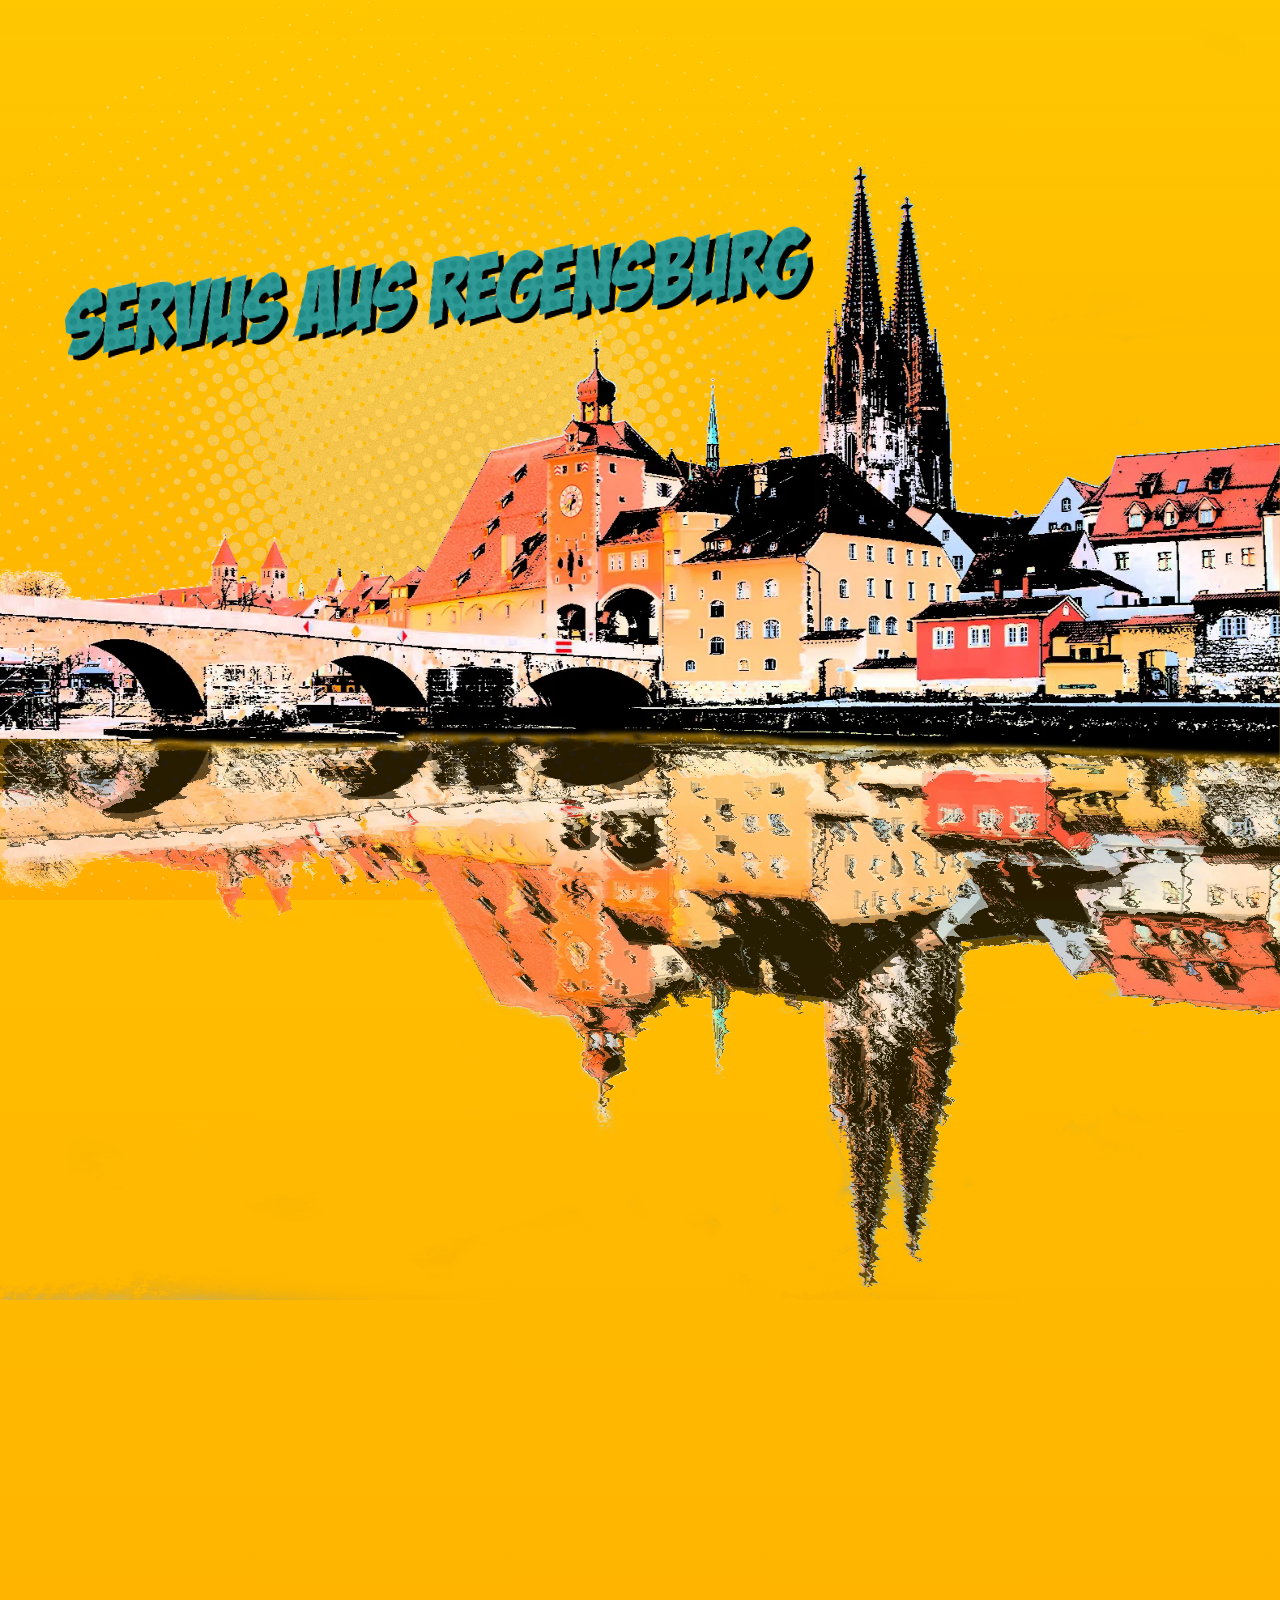
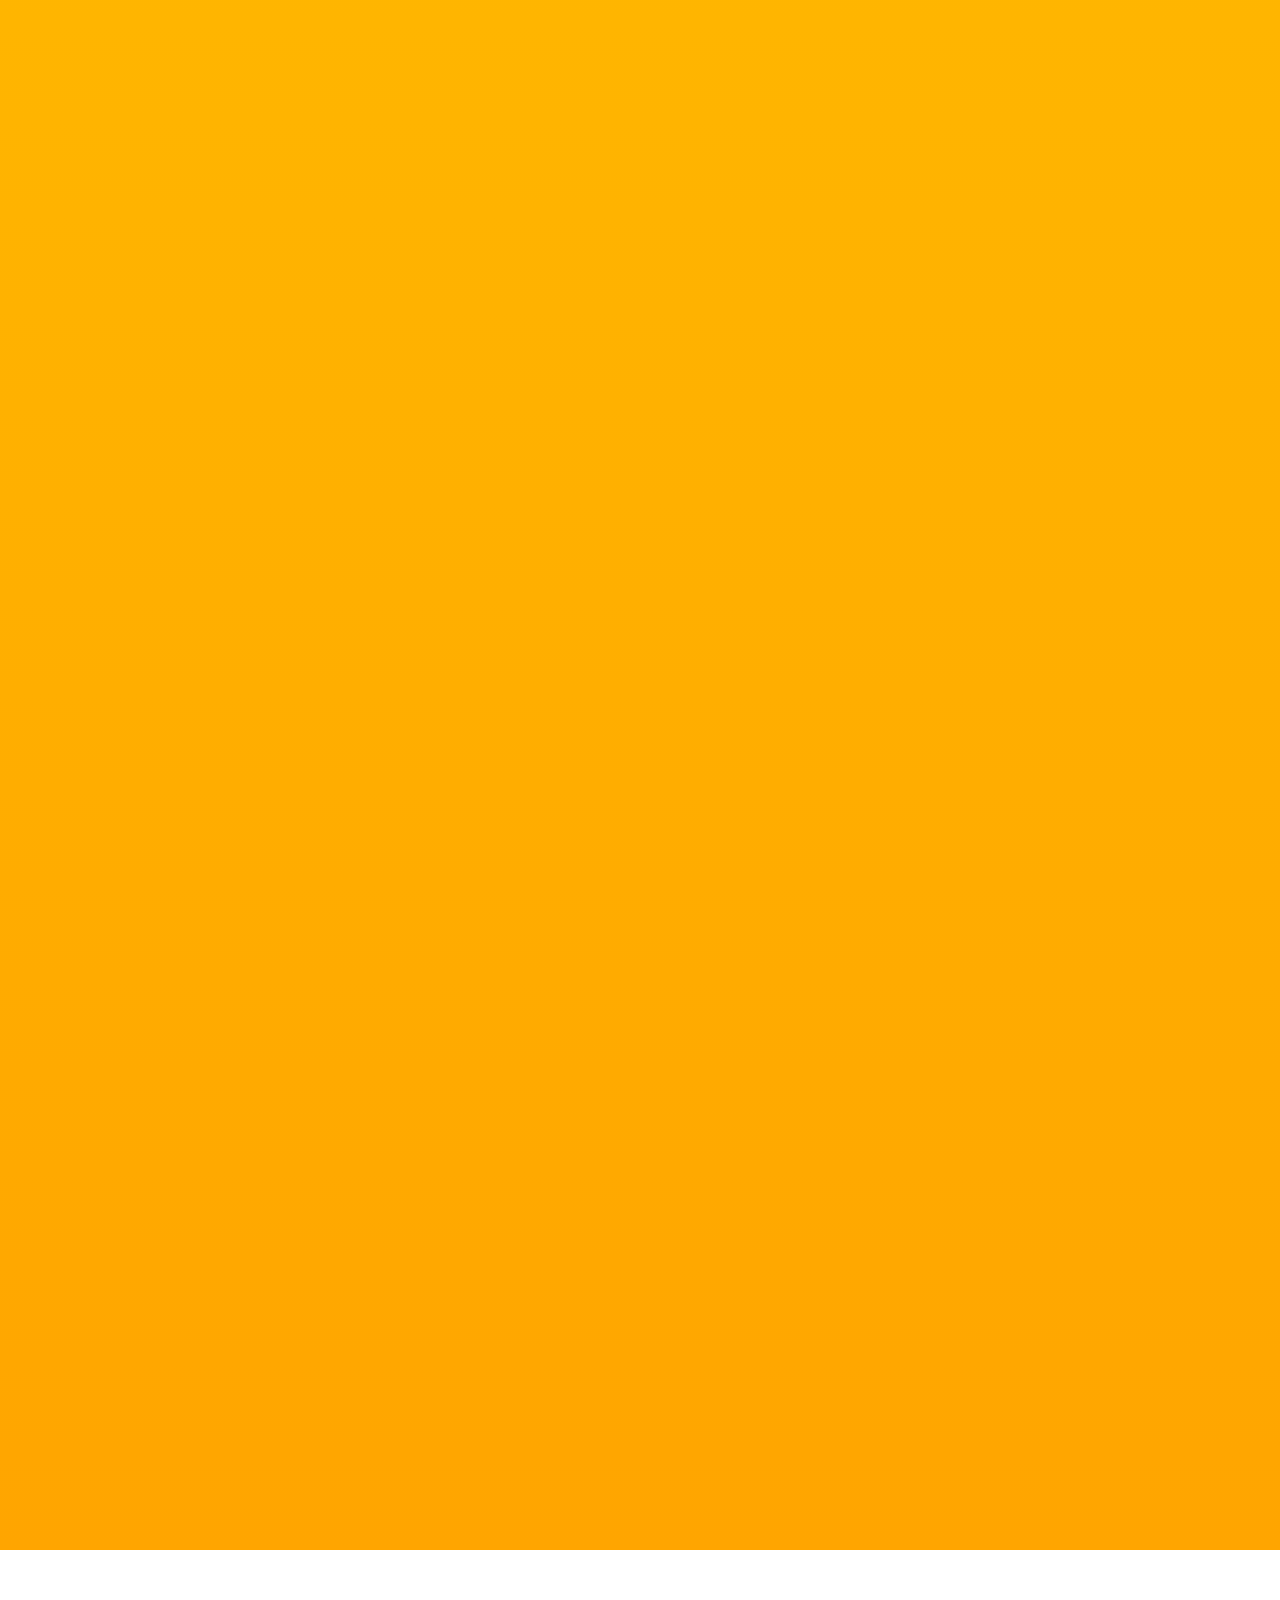
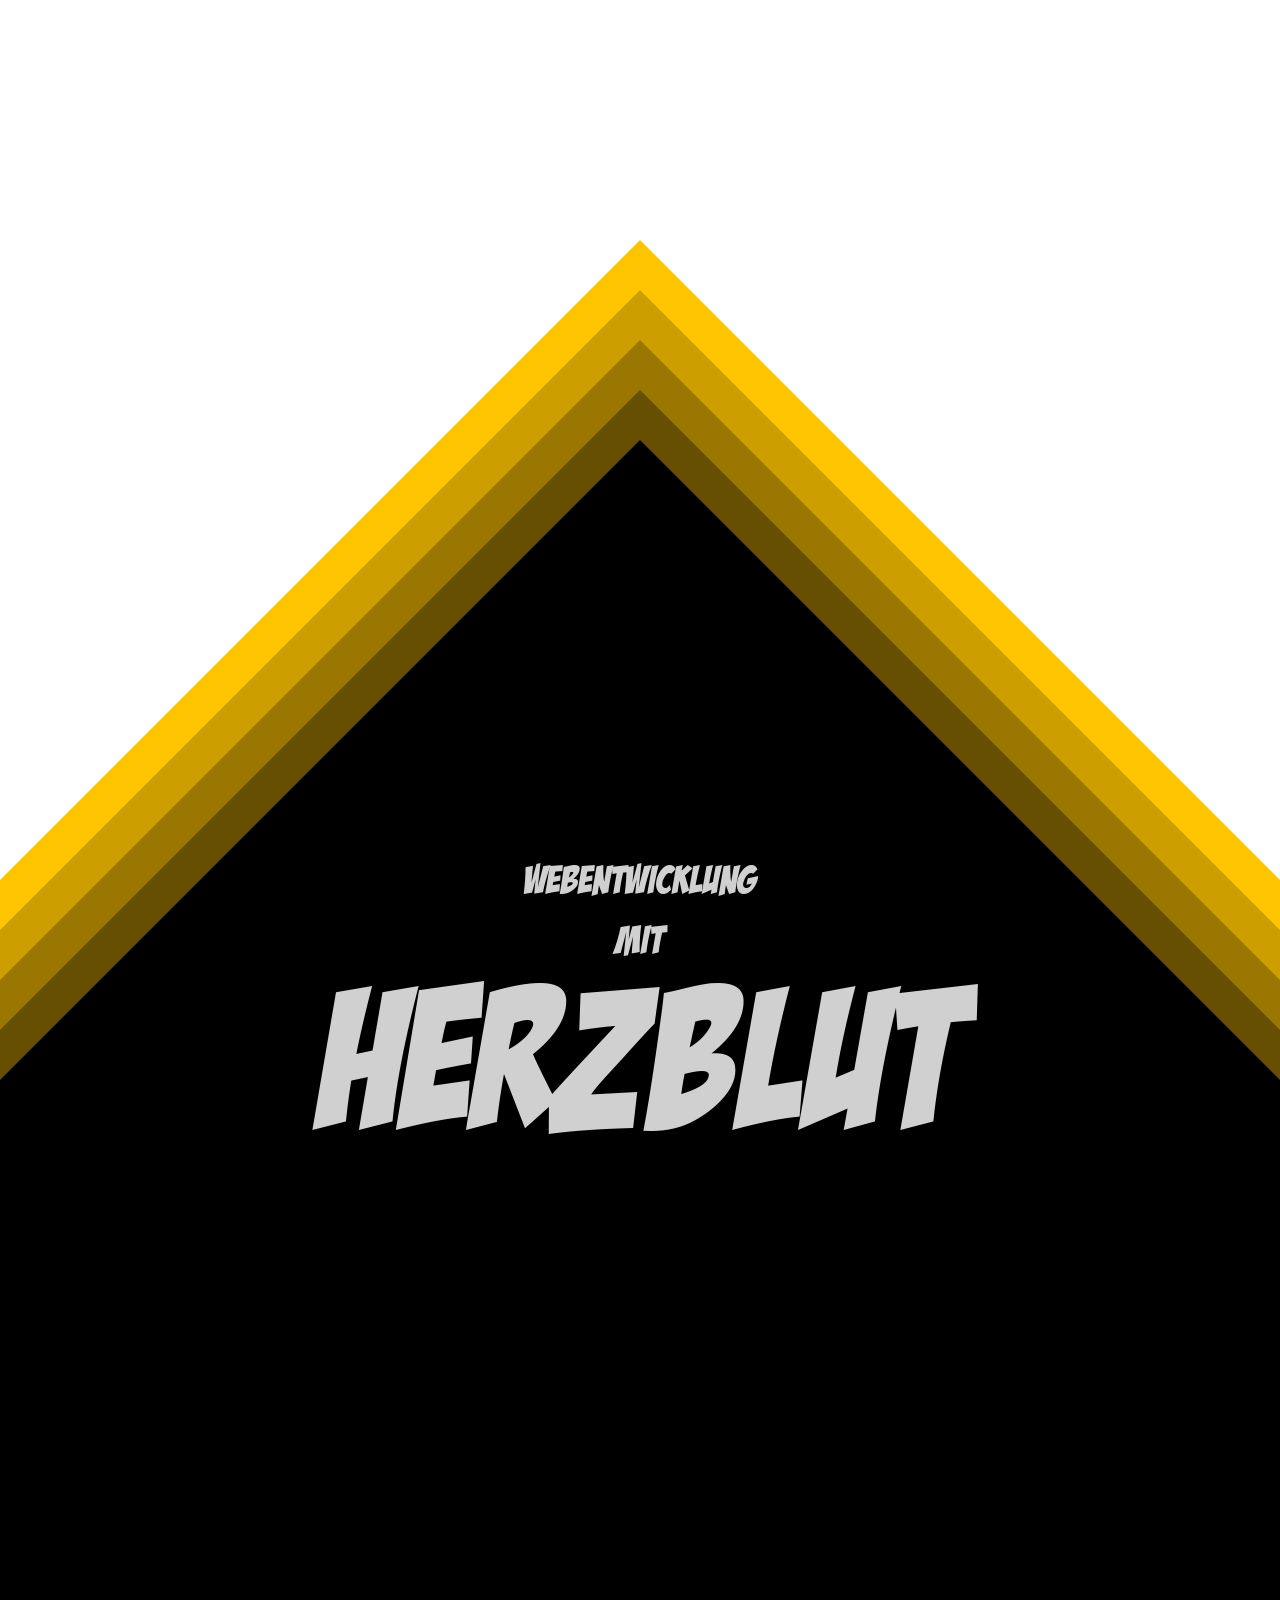
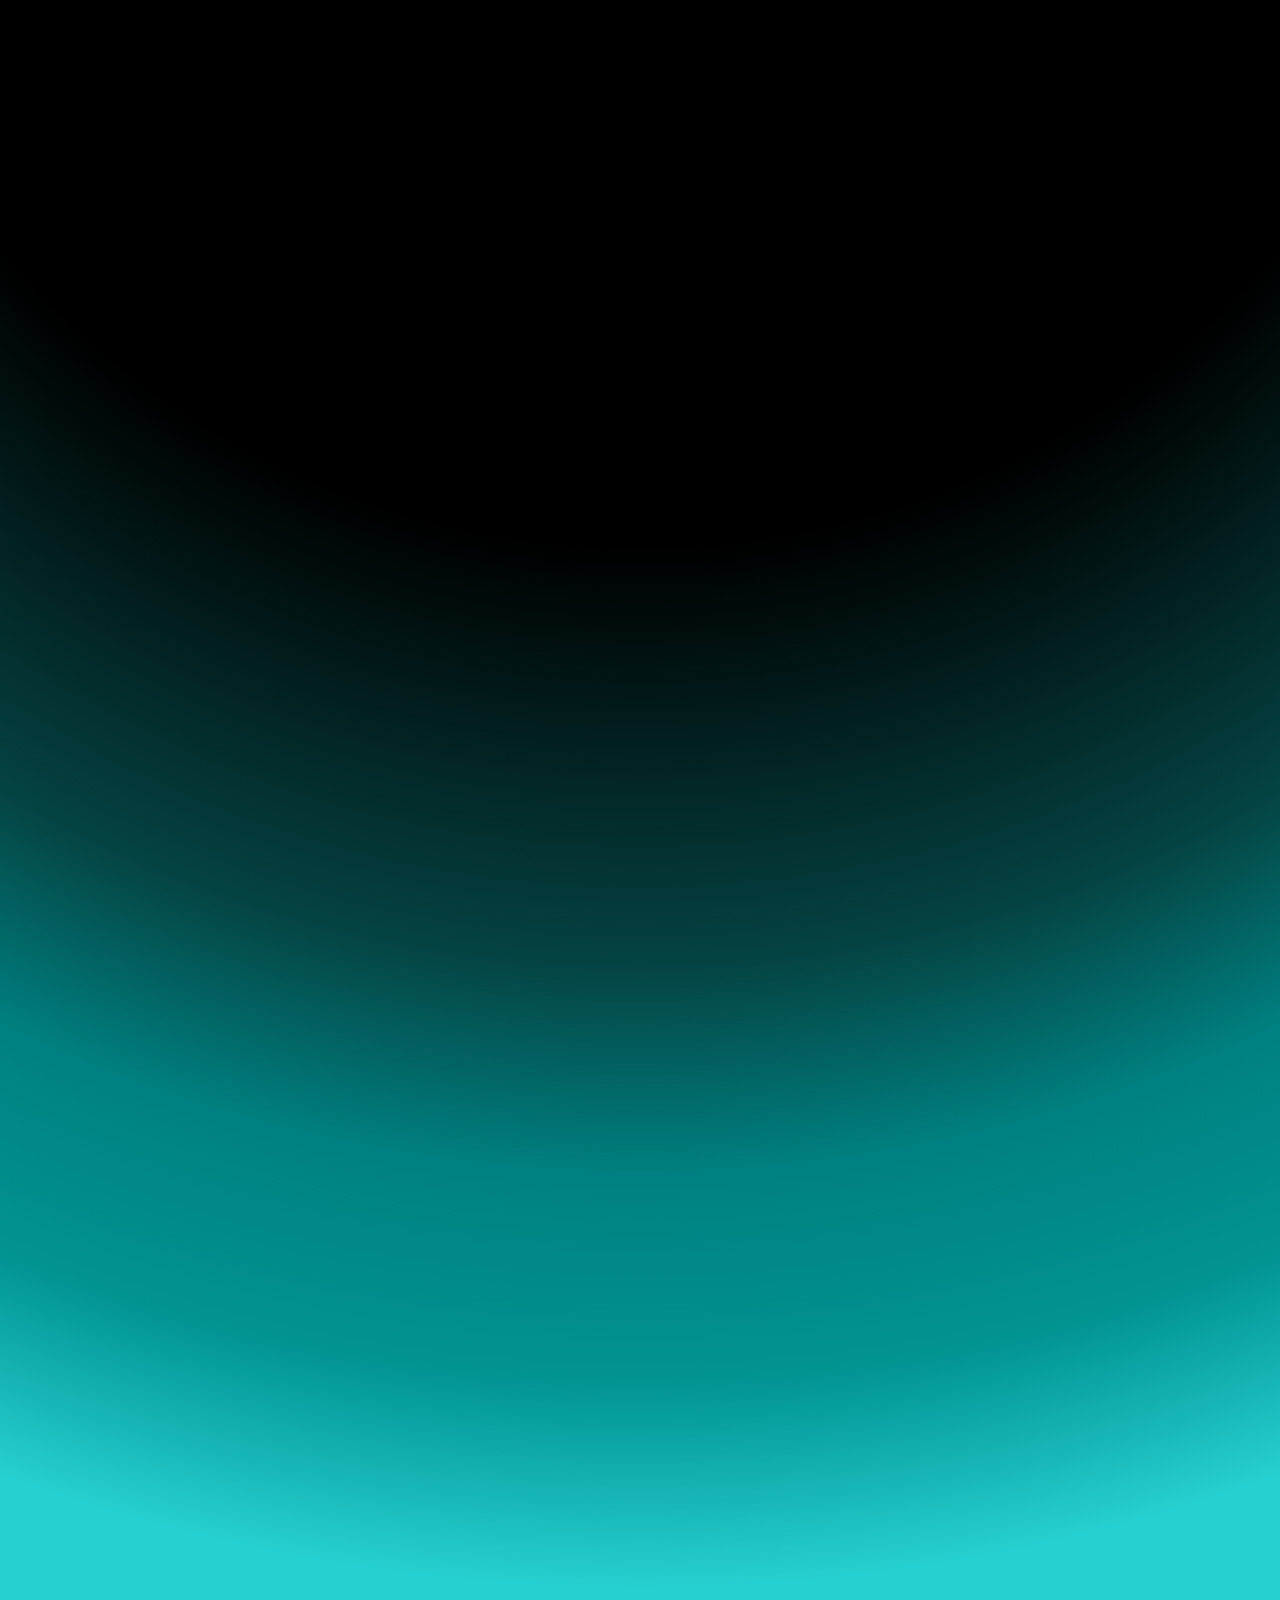
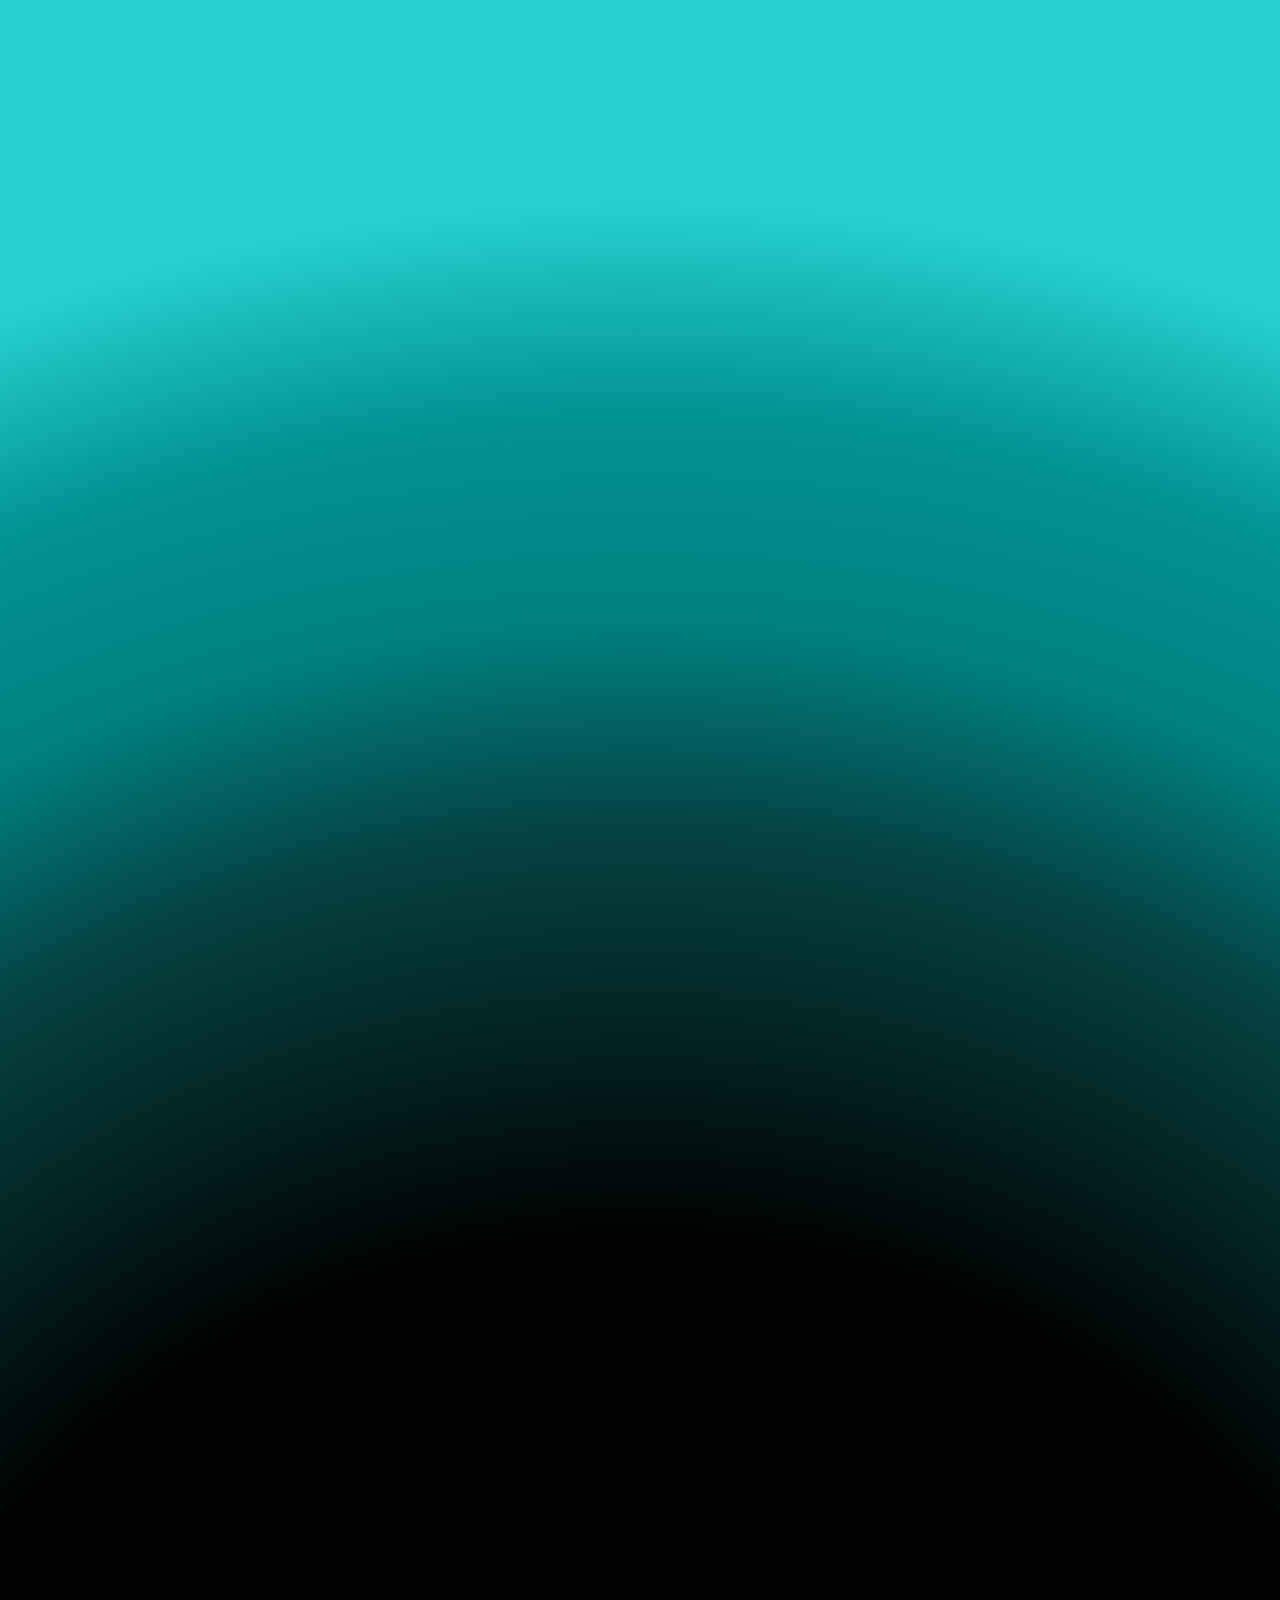
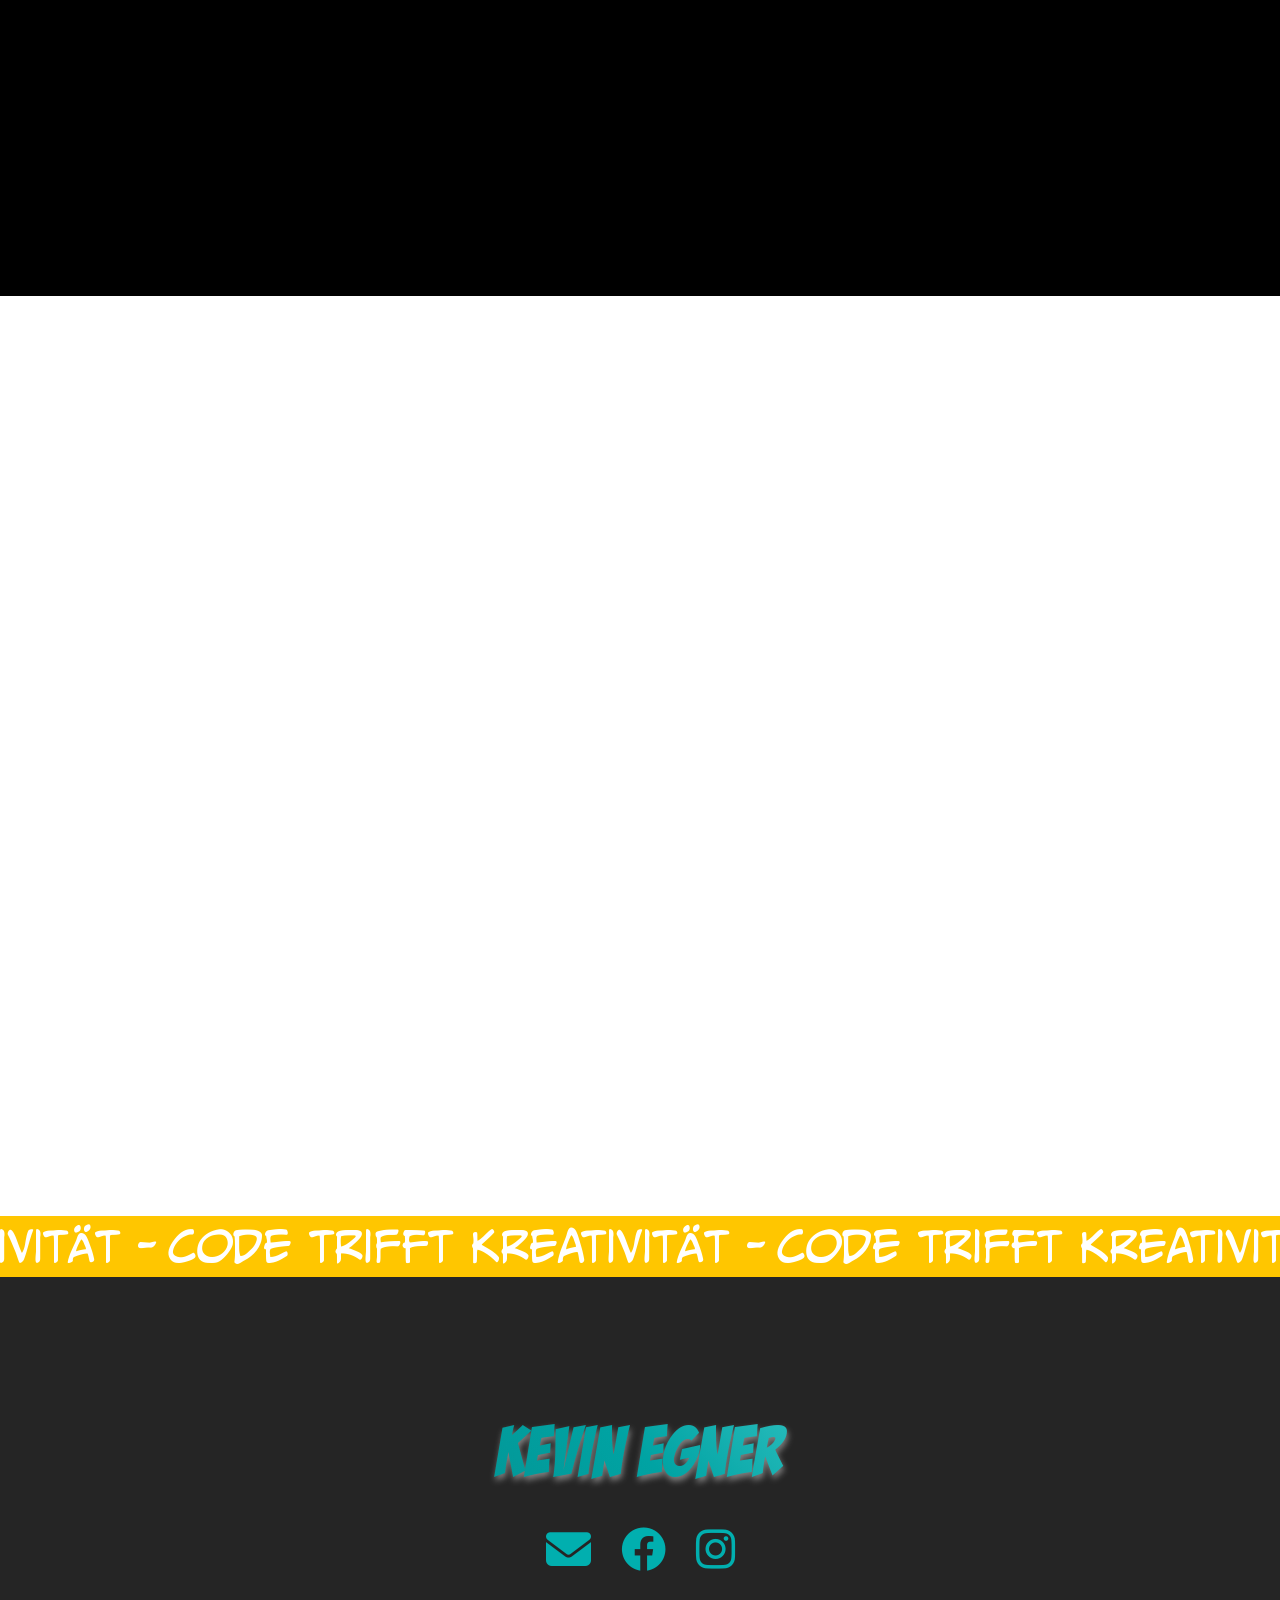
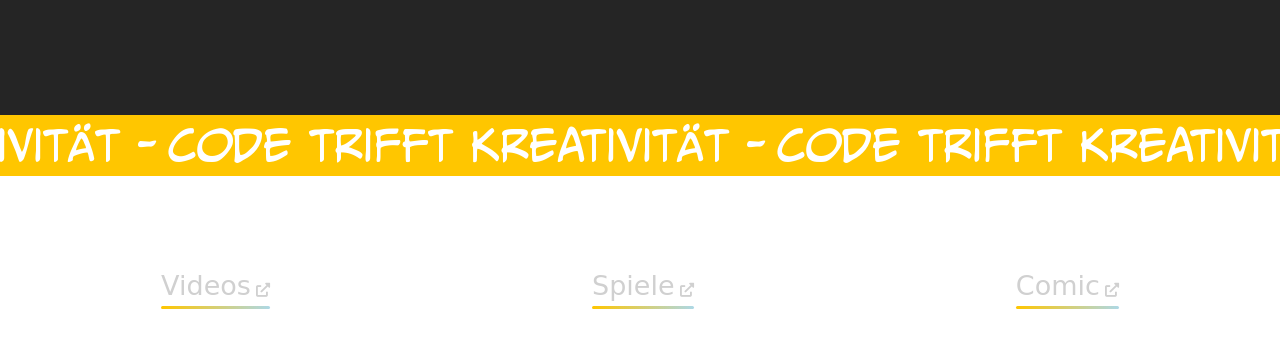
==== commit b99e36b1: "finish" ====
--- a/index.html
+++ b/index.html
@@ -16,6 +16,6 @@
 
 <body>
   <app-root></app-root>
-<script src="polyfills-F4P3OIQ6.js" type="module"></script><script src="main-MBDSDP26.js" type="module"></script></body>
+<script src="polyfills-F4P3OIQ6.js" type="module"></script><script src="main-UDAUO7H6.js" type="module"></script></body>
 
 </html>
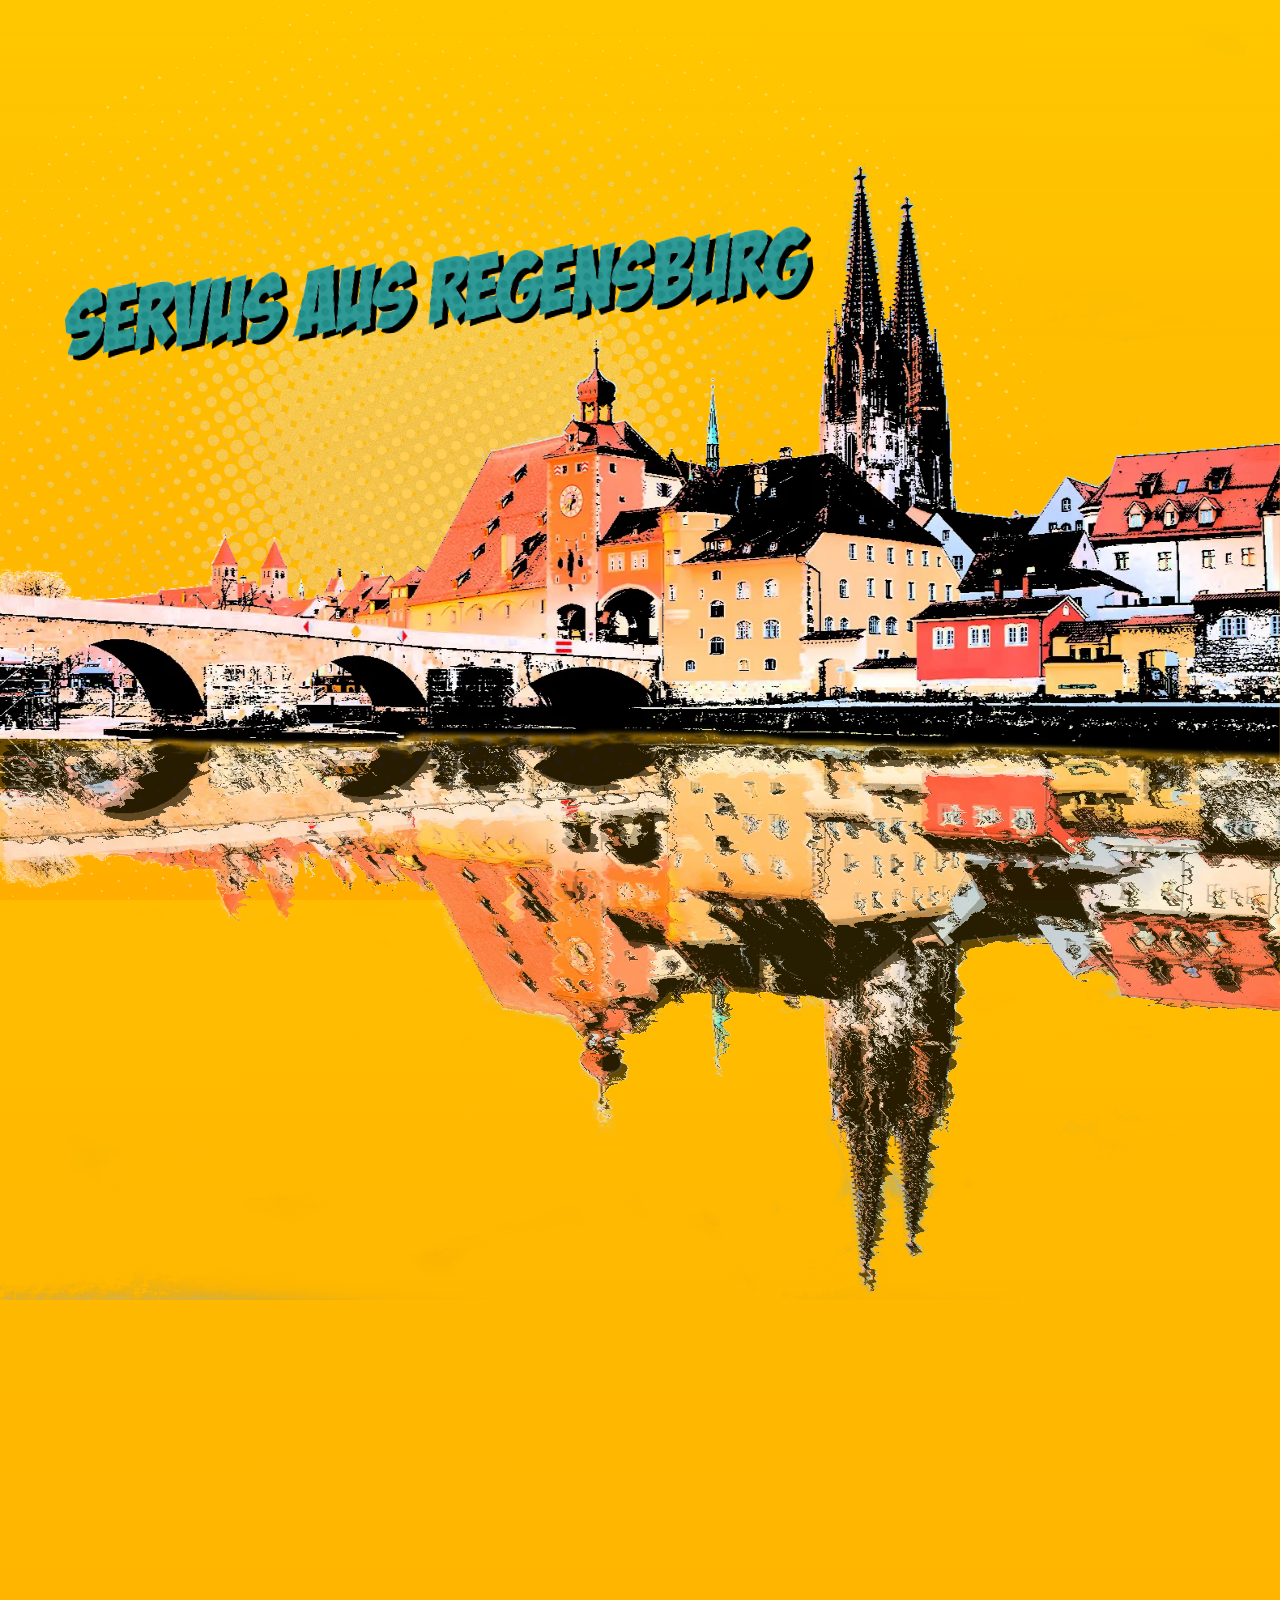
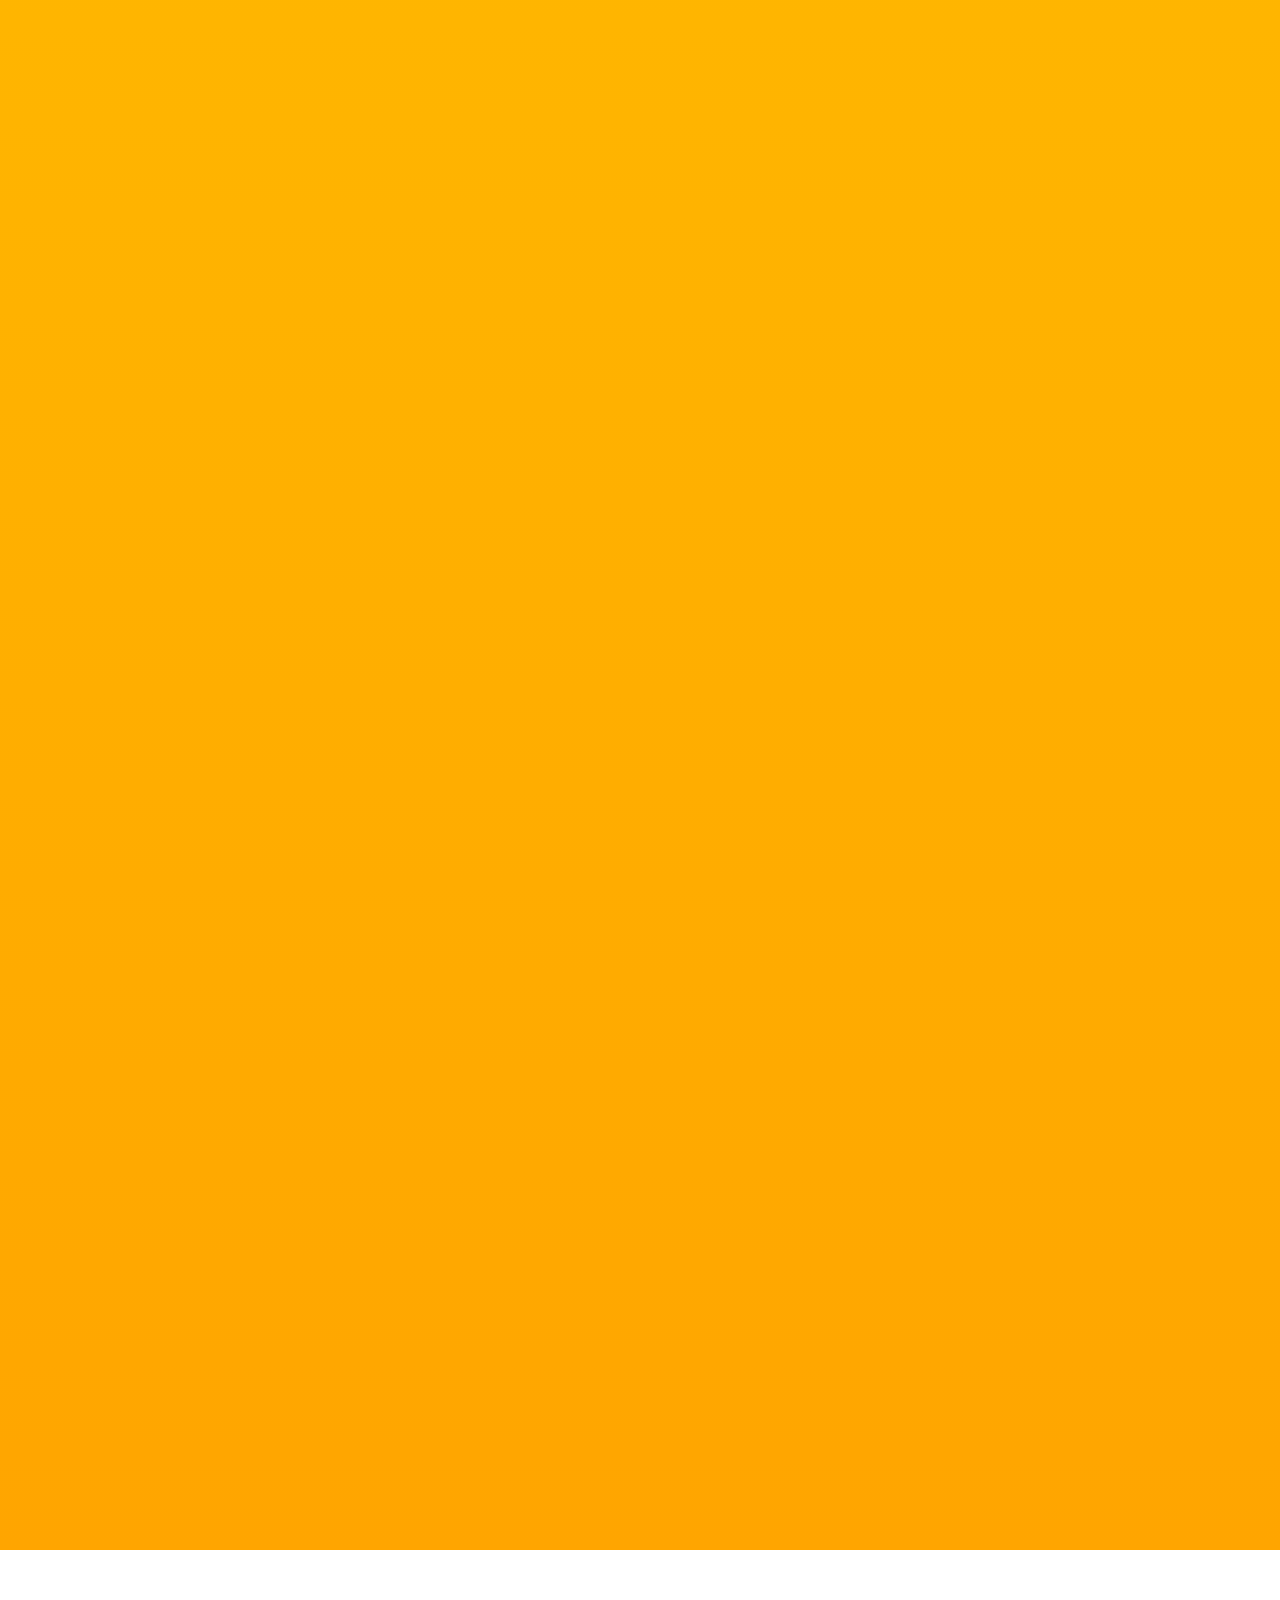
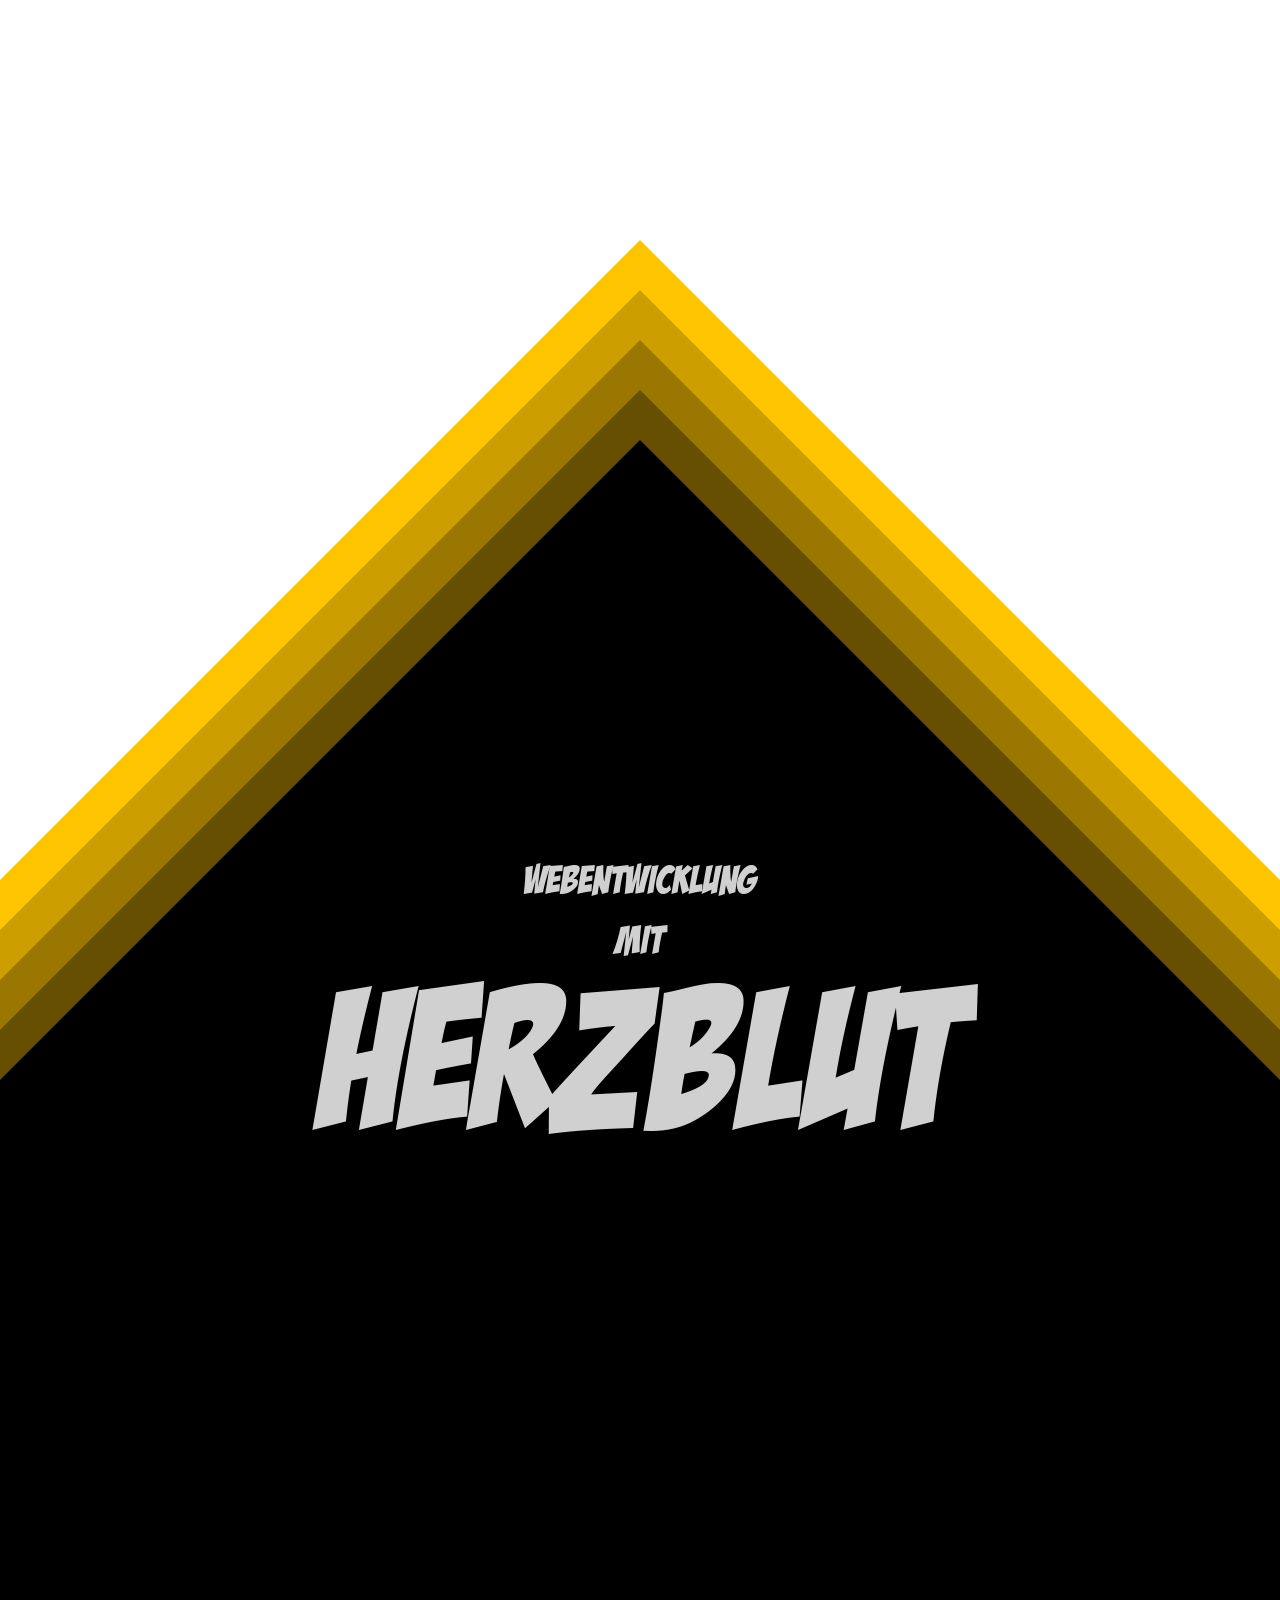
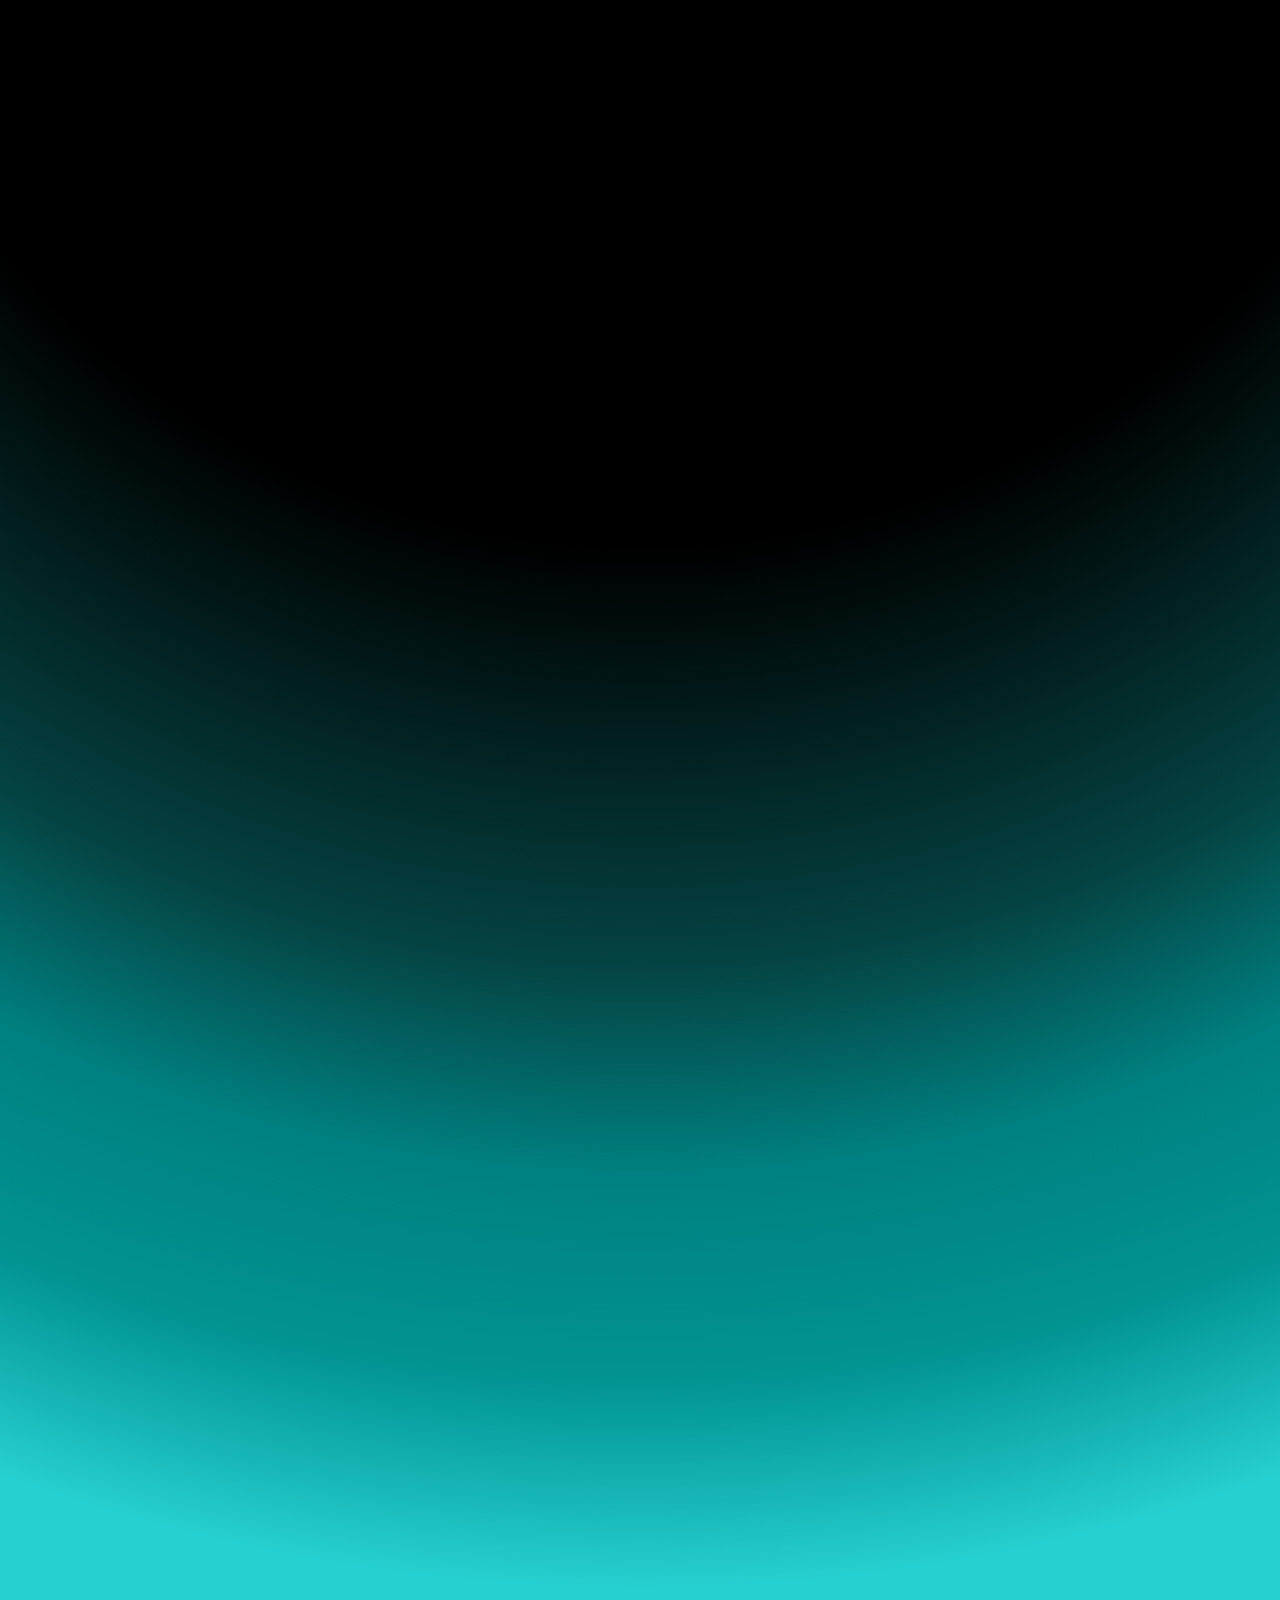
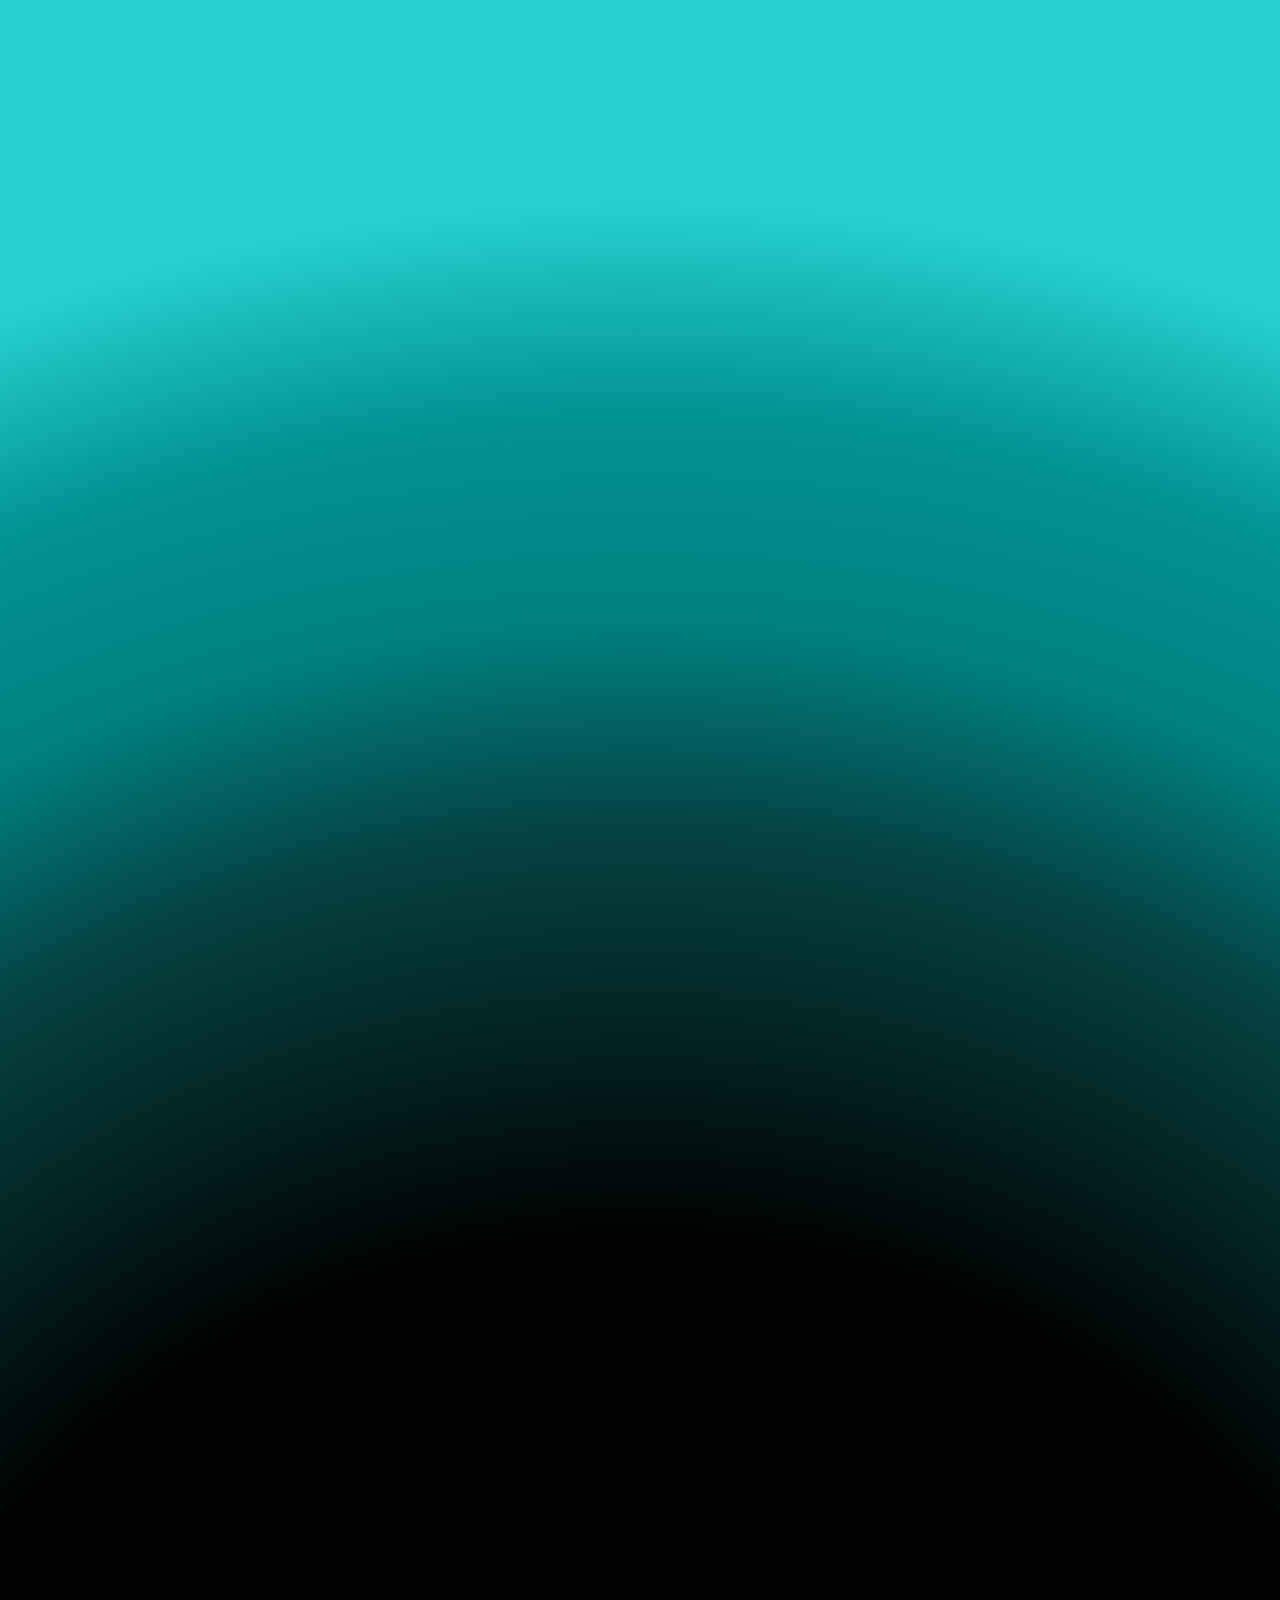
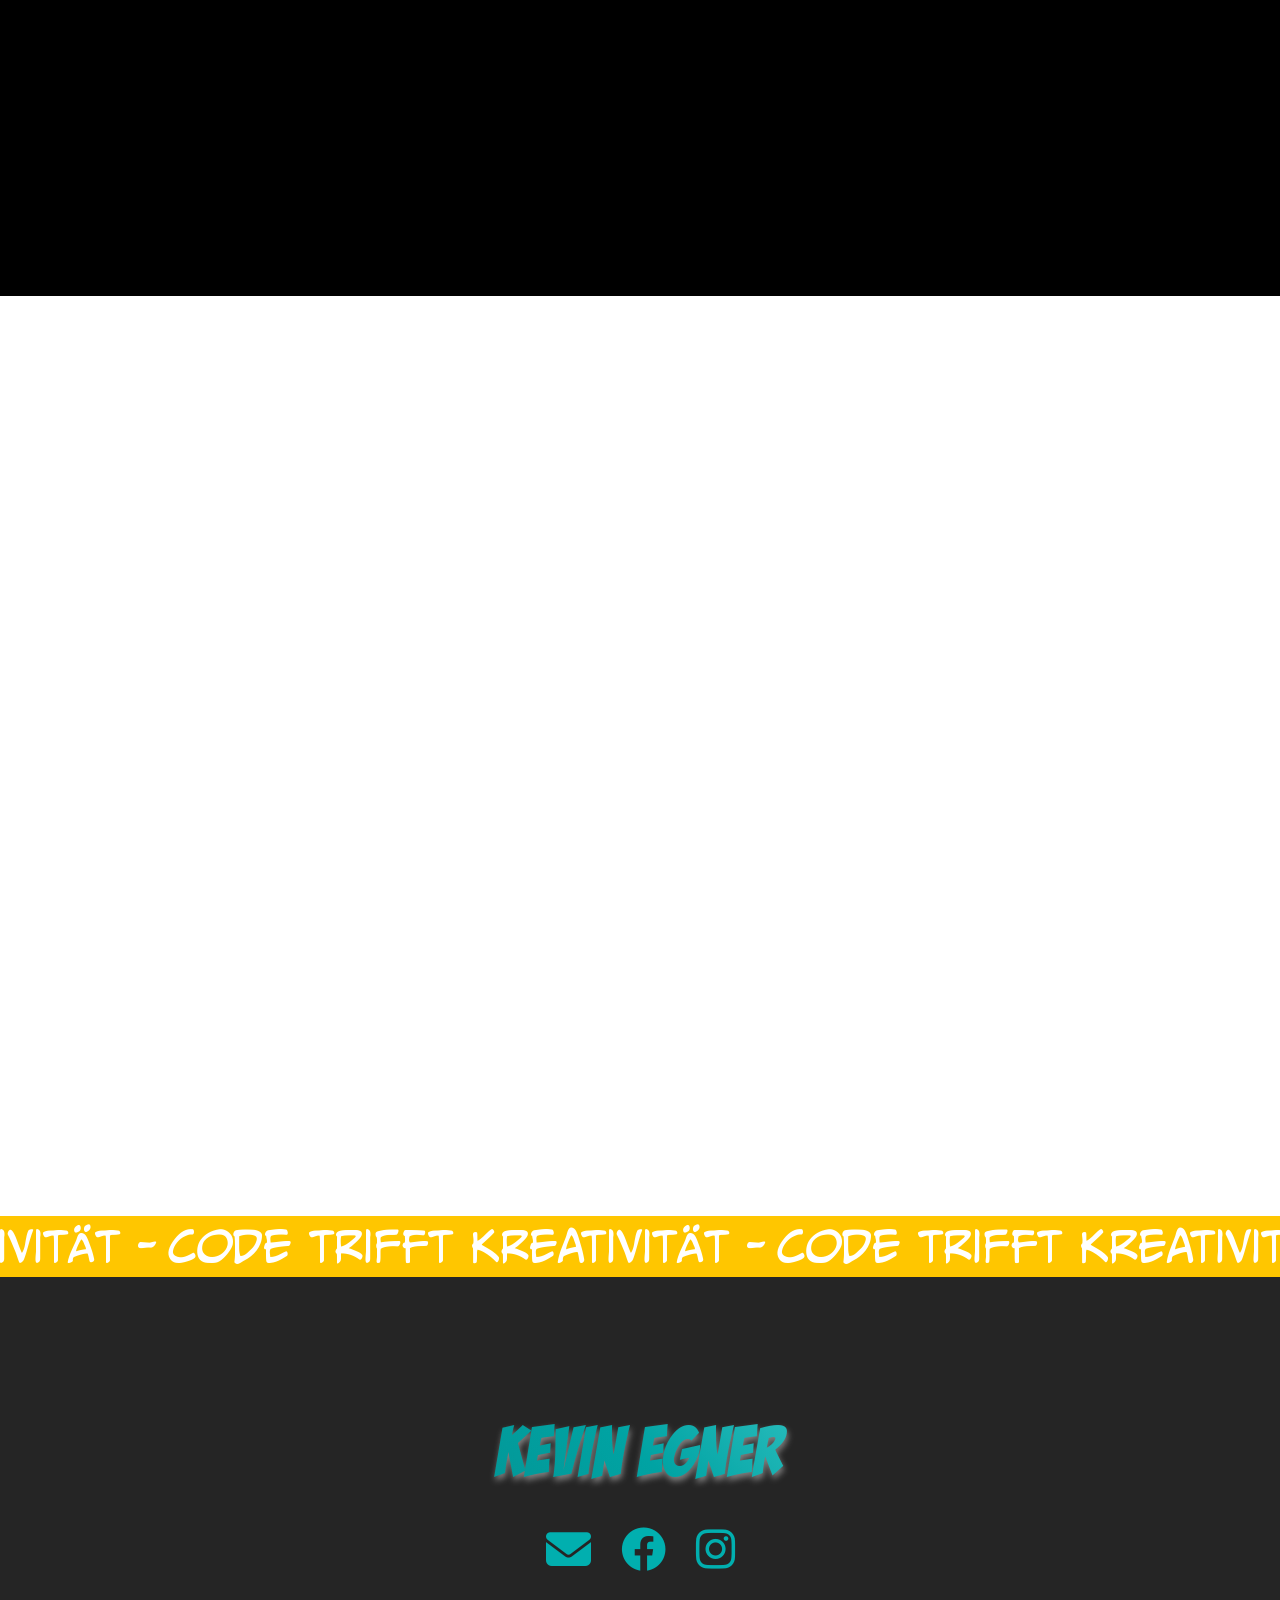
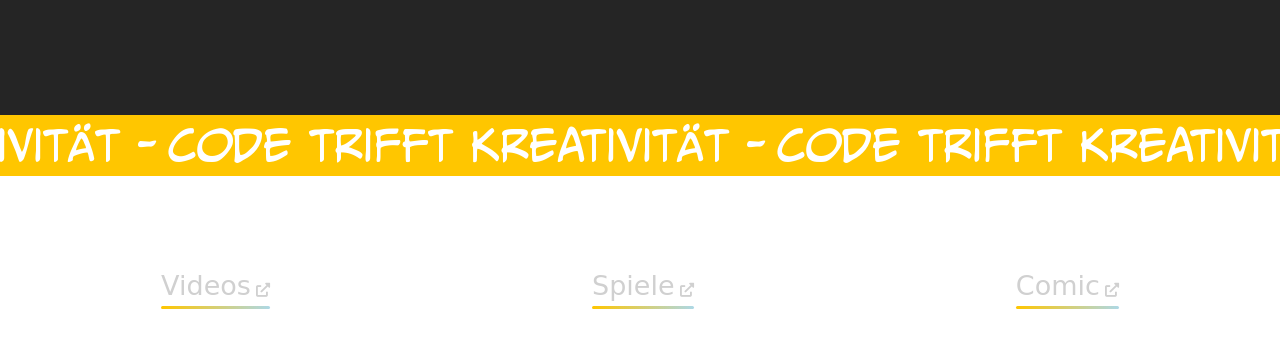
==== commit 3fd9e461: "update" ====
--- a/index.html
+++ b/index.html
@@ -16,6 +16,6 @@
 
 <body>
   <app-root></app-root>
-<script src="polyfills-F4P3OIQ6.js" type="module"></script><script src="main-UDAUO7H6.js" type="module"></script></body>
+<script src="polyfills-F4P3OIQ6.js" type="module"></script><script src="main-LALJ4AAN.js" type="module"></script></body>
 
 </html>
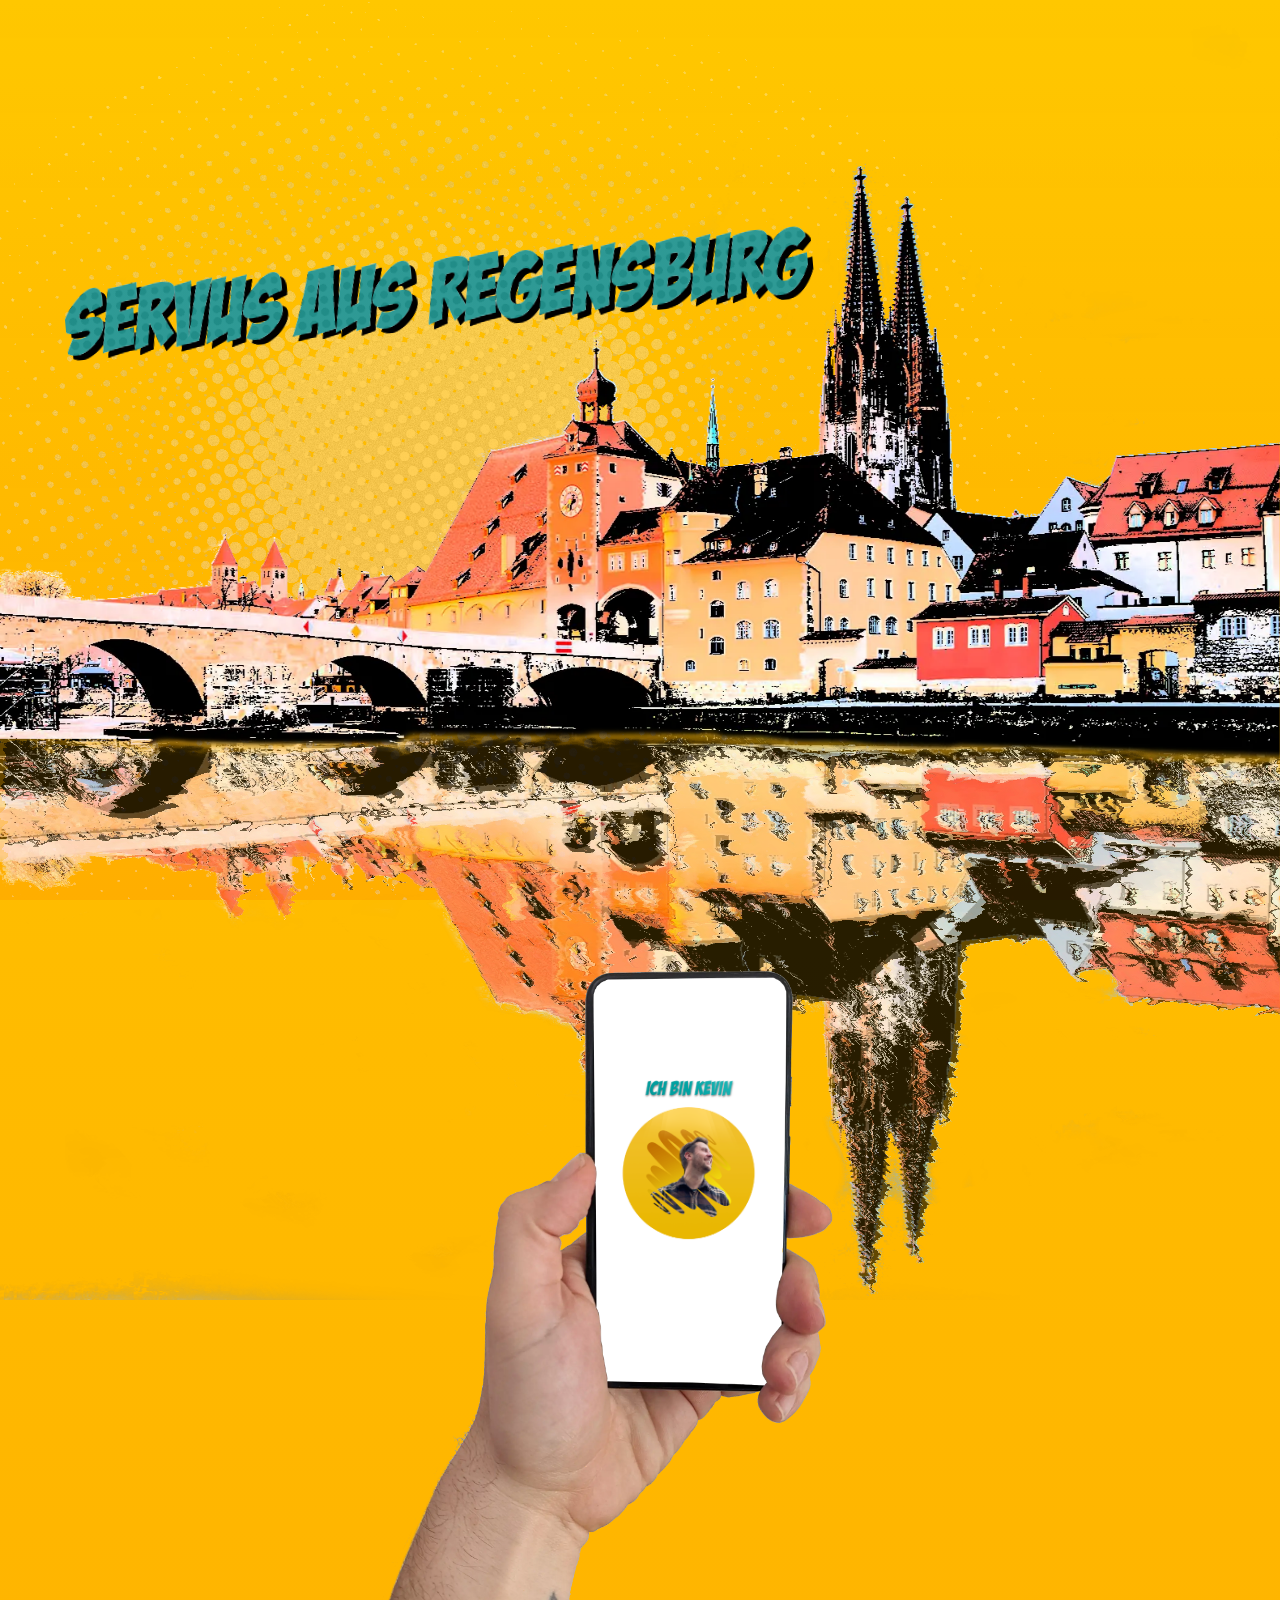
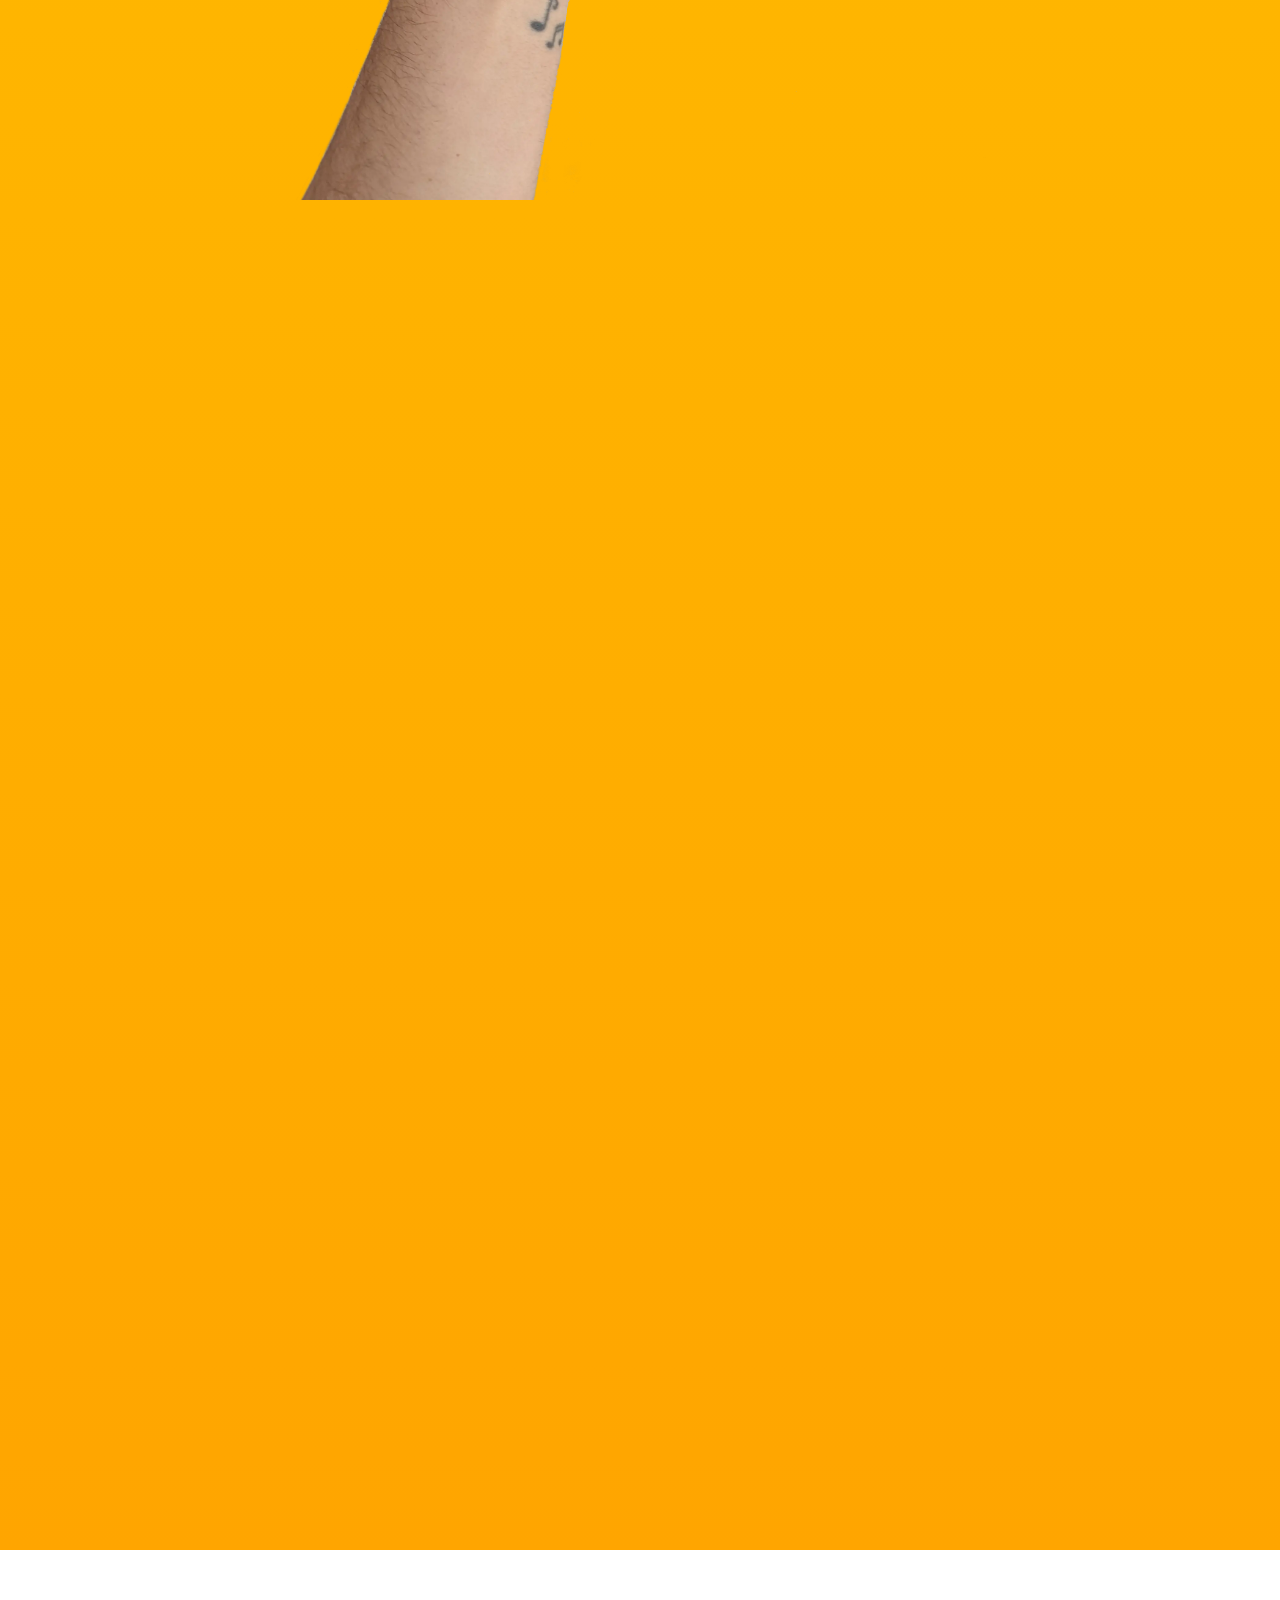
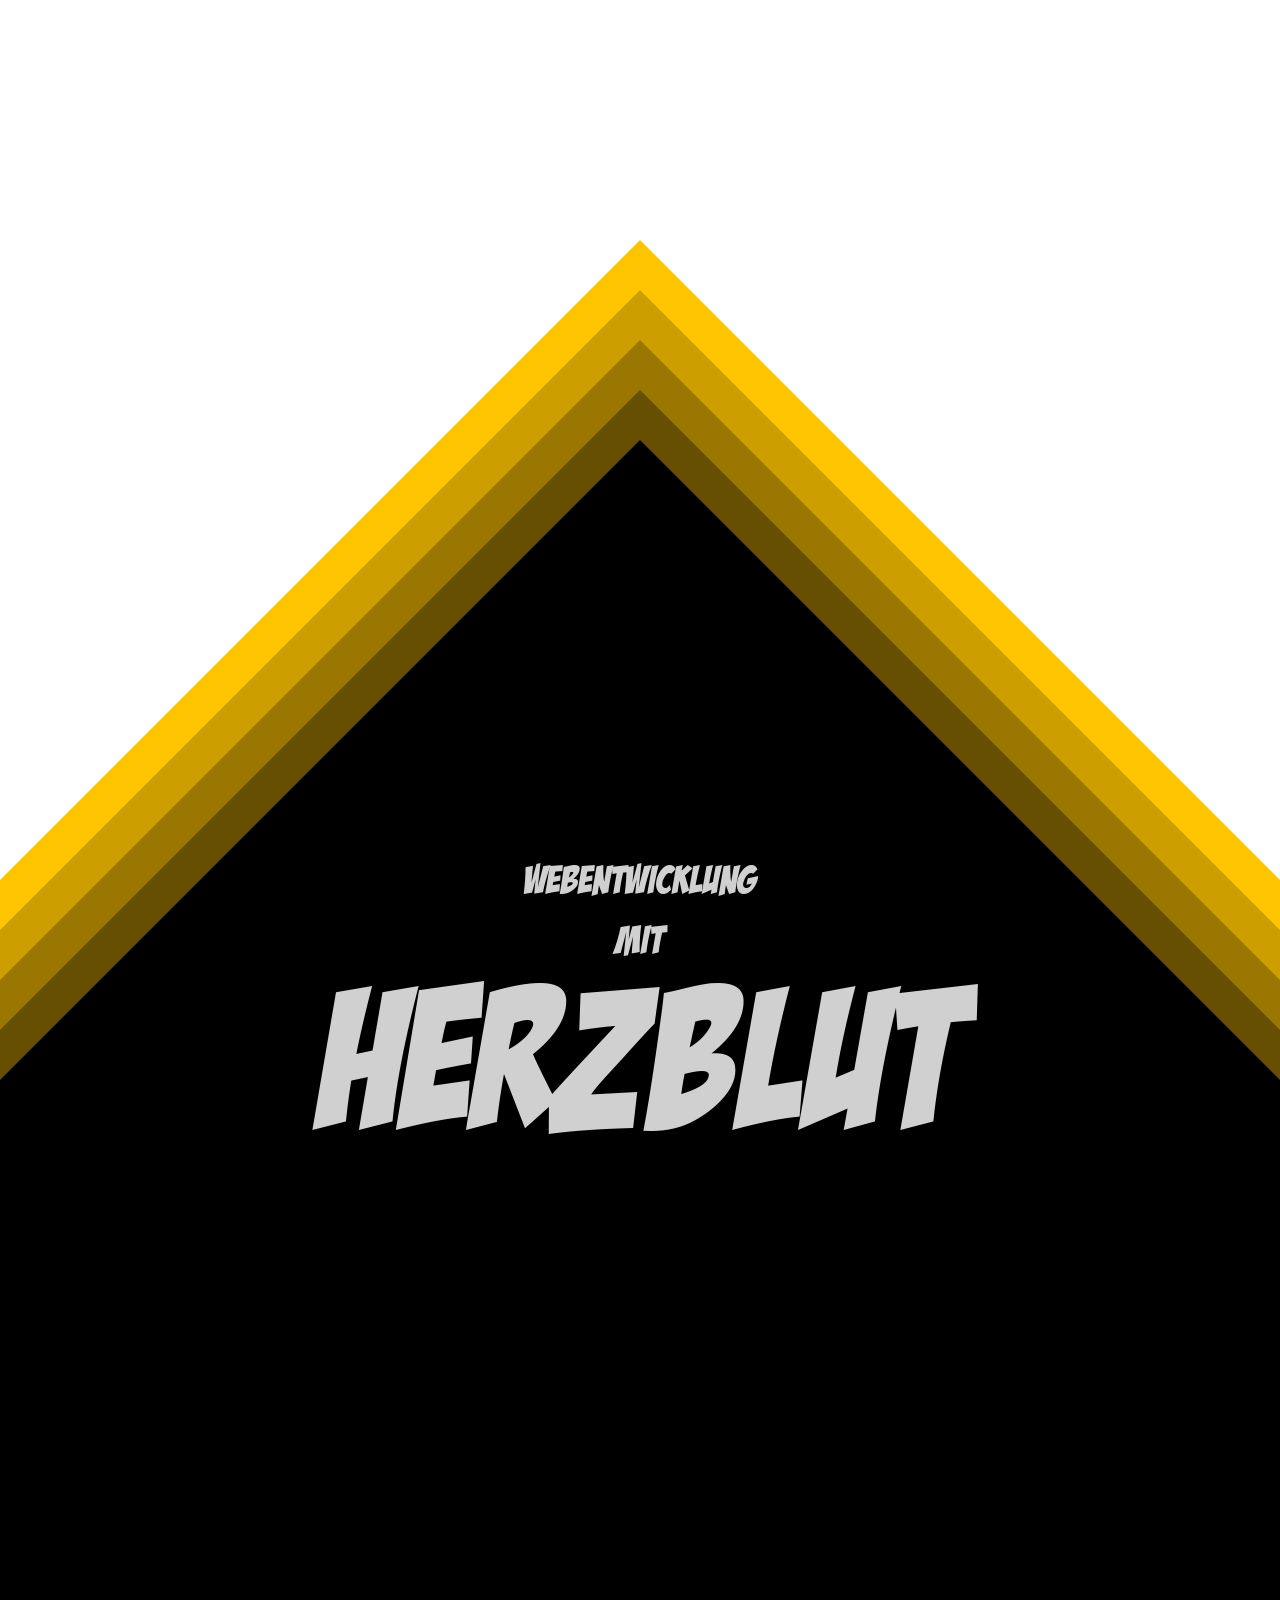
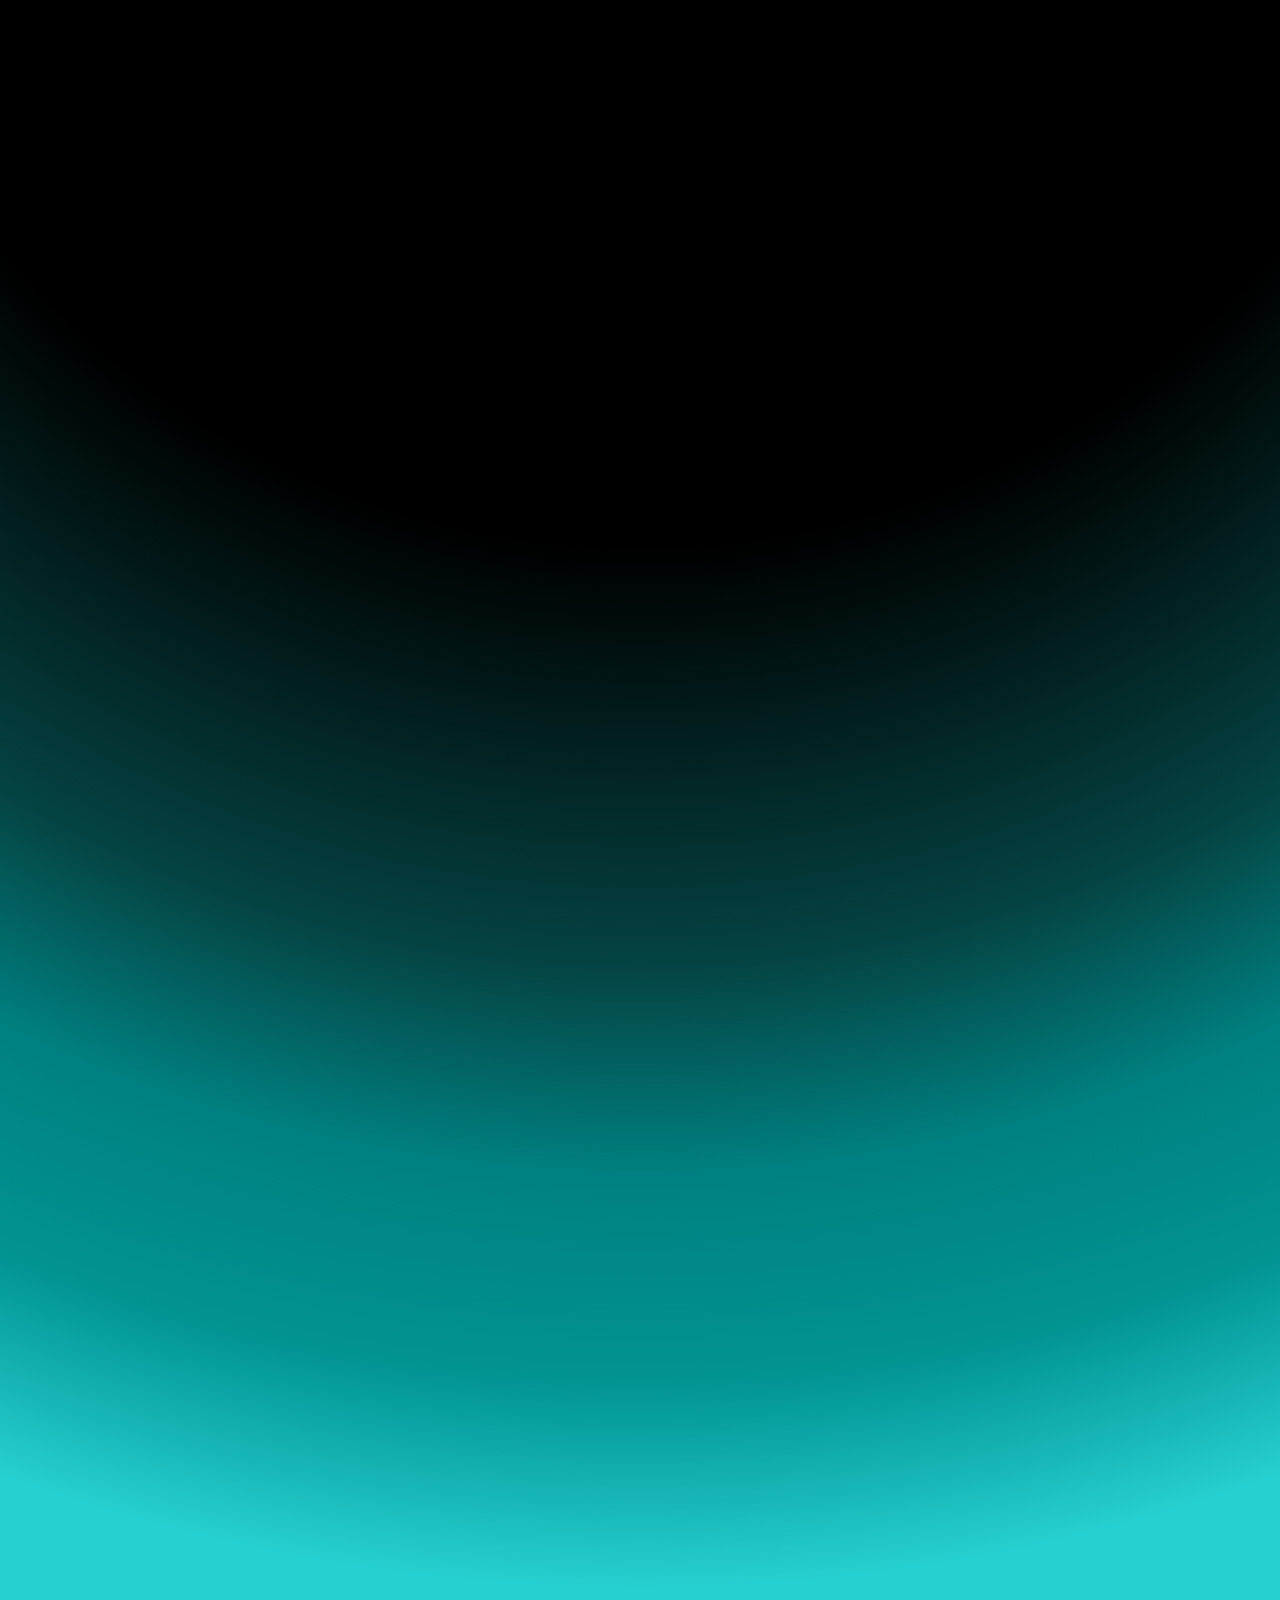
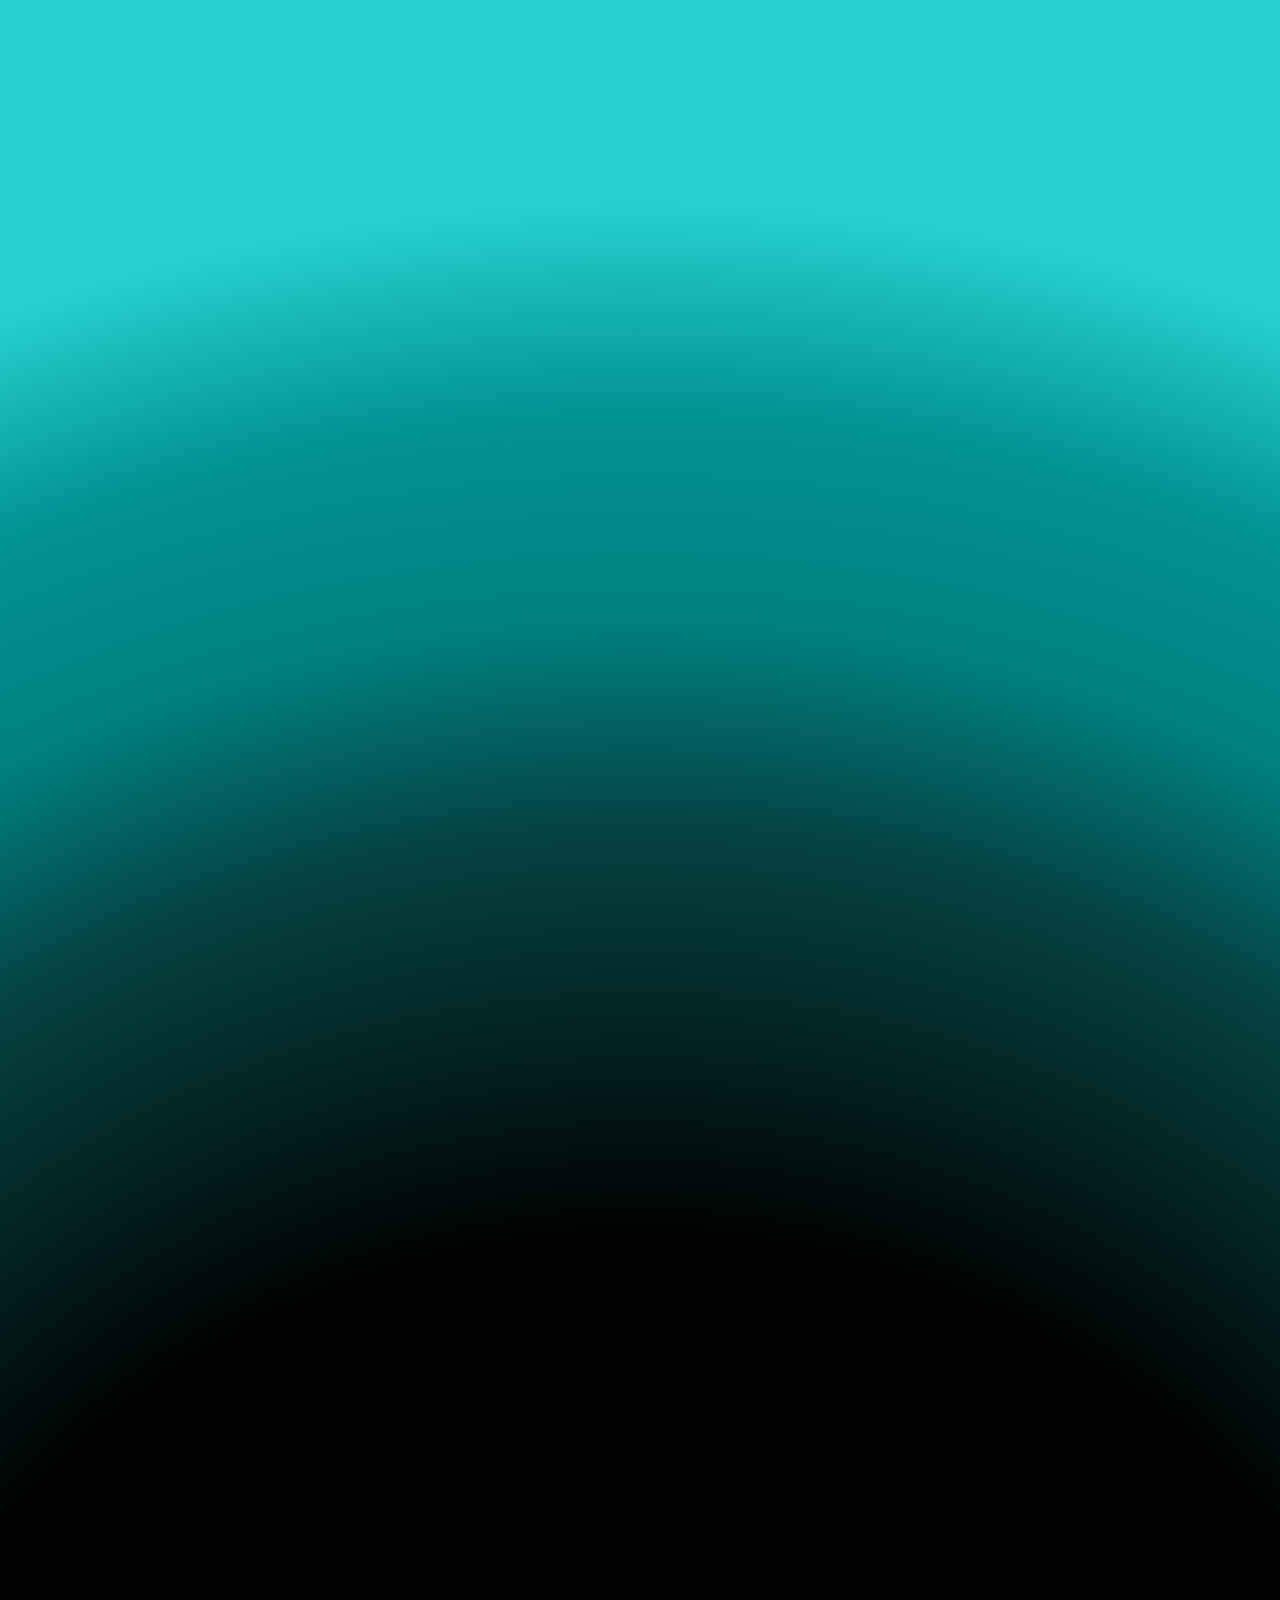
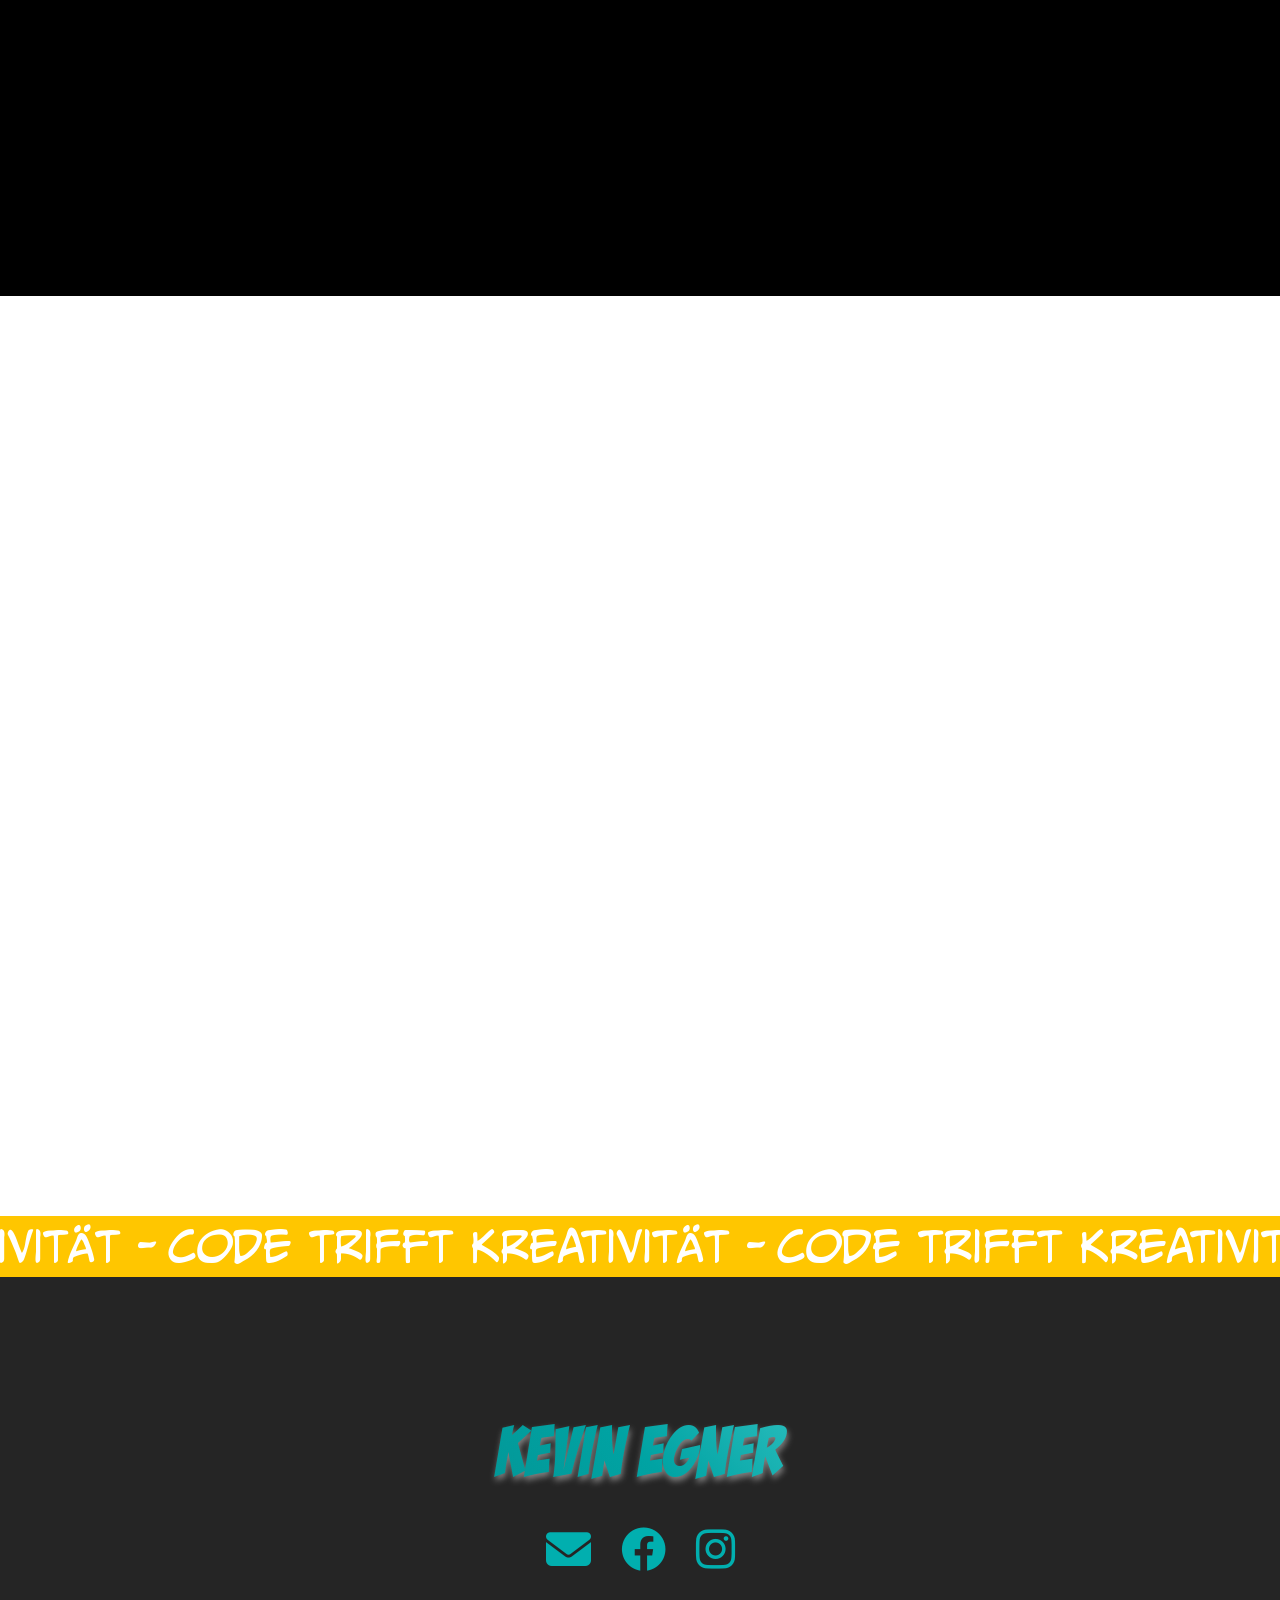
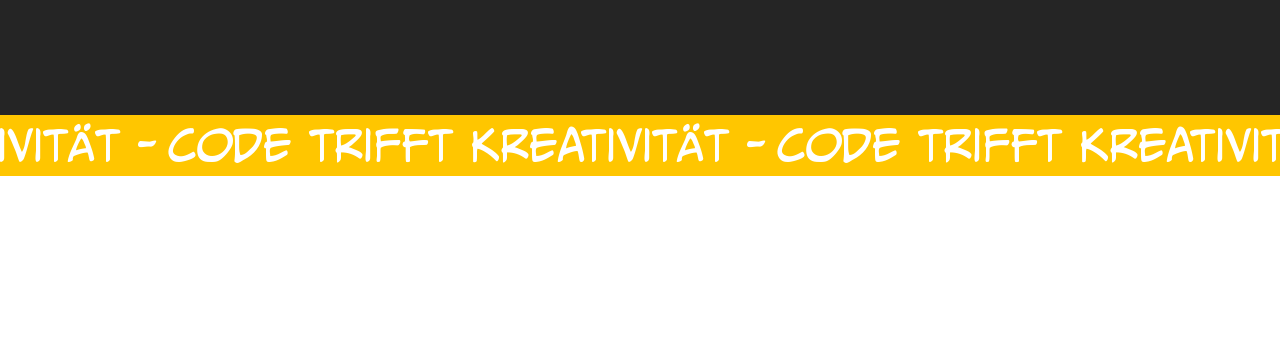
==== commit 94a9d528: "ich-mag-kein-apple" ====
--- a/index.html
+++ b/index.html
@@ -16,6 +16,6 @@
 
 <body>
   <app-root></app-root>
-<script src="polyfills-F4P3OIQ6.js" type="module"></script><script src="main-LALJ4AAN.js" type="module"></script></body>
+<script src="polyfills-F4P3OIQ6.js" type="module"></script><script src="main-NKC3NI4B.js" type="module"></script></body>
 
 </html>
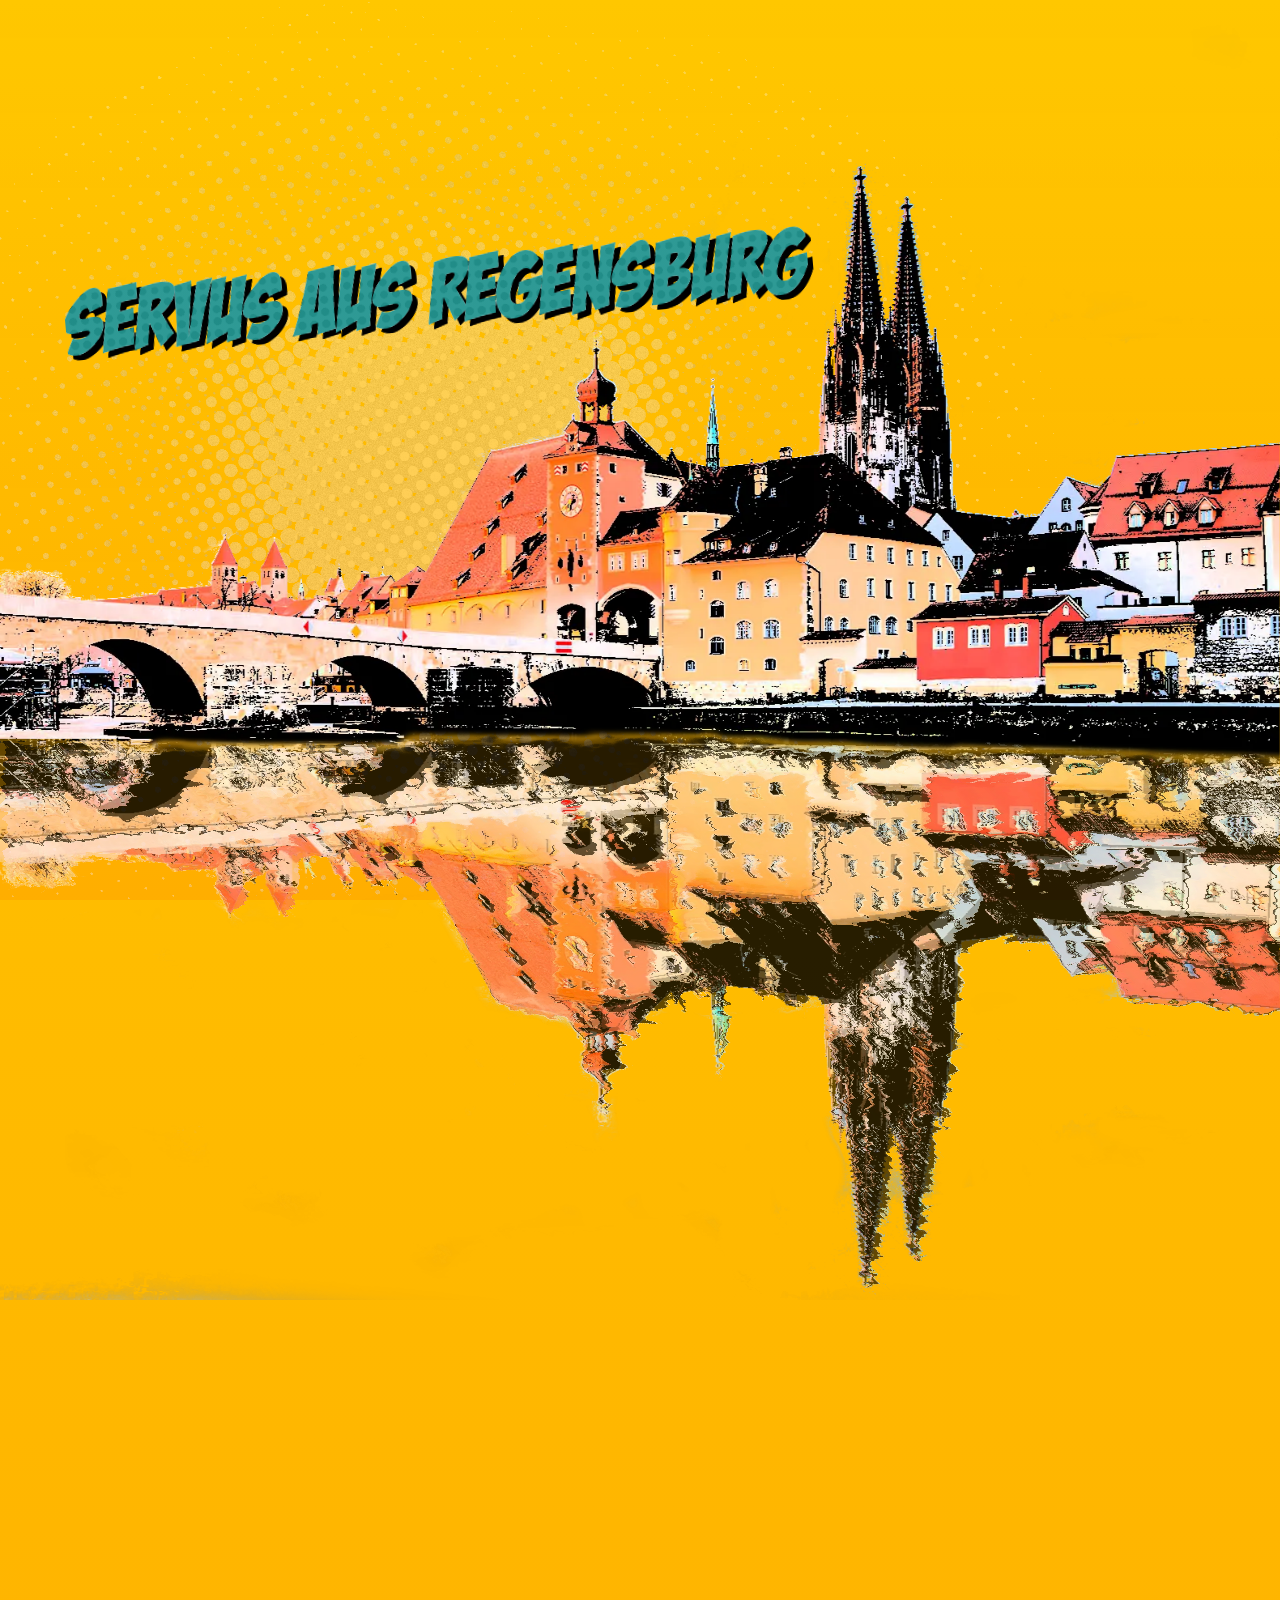
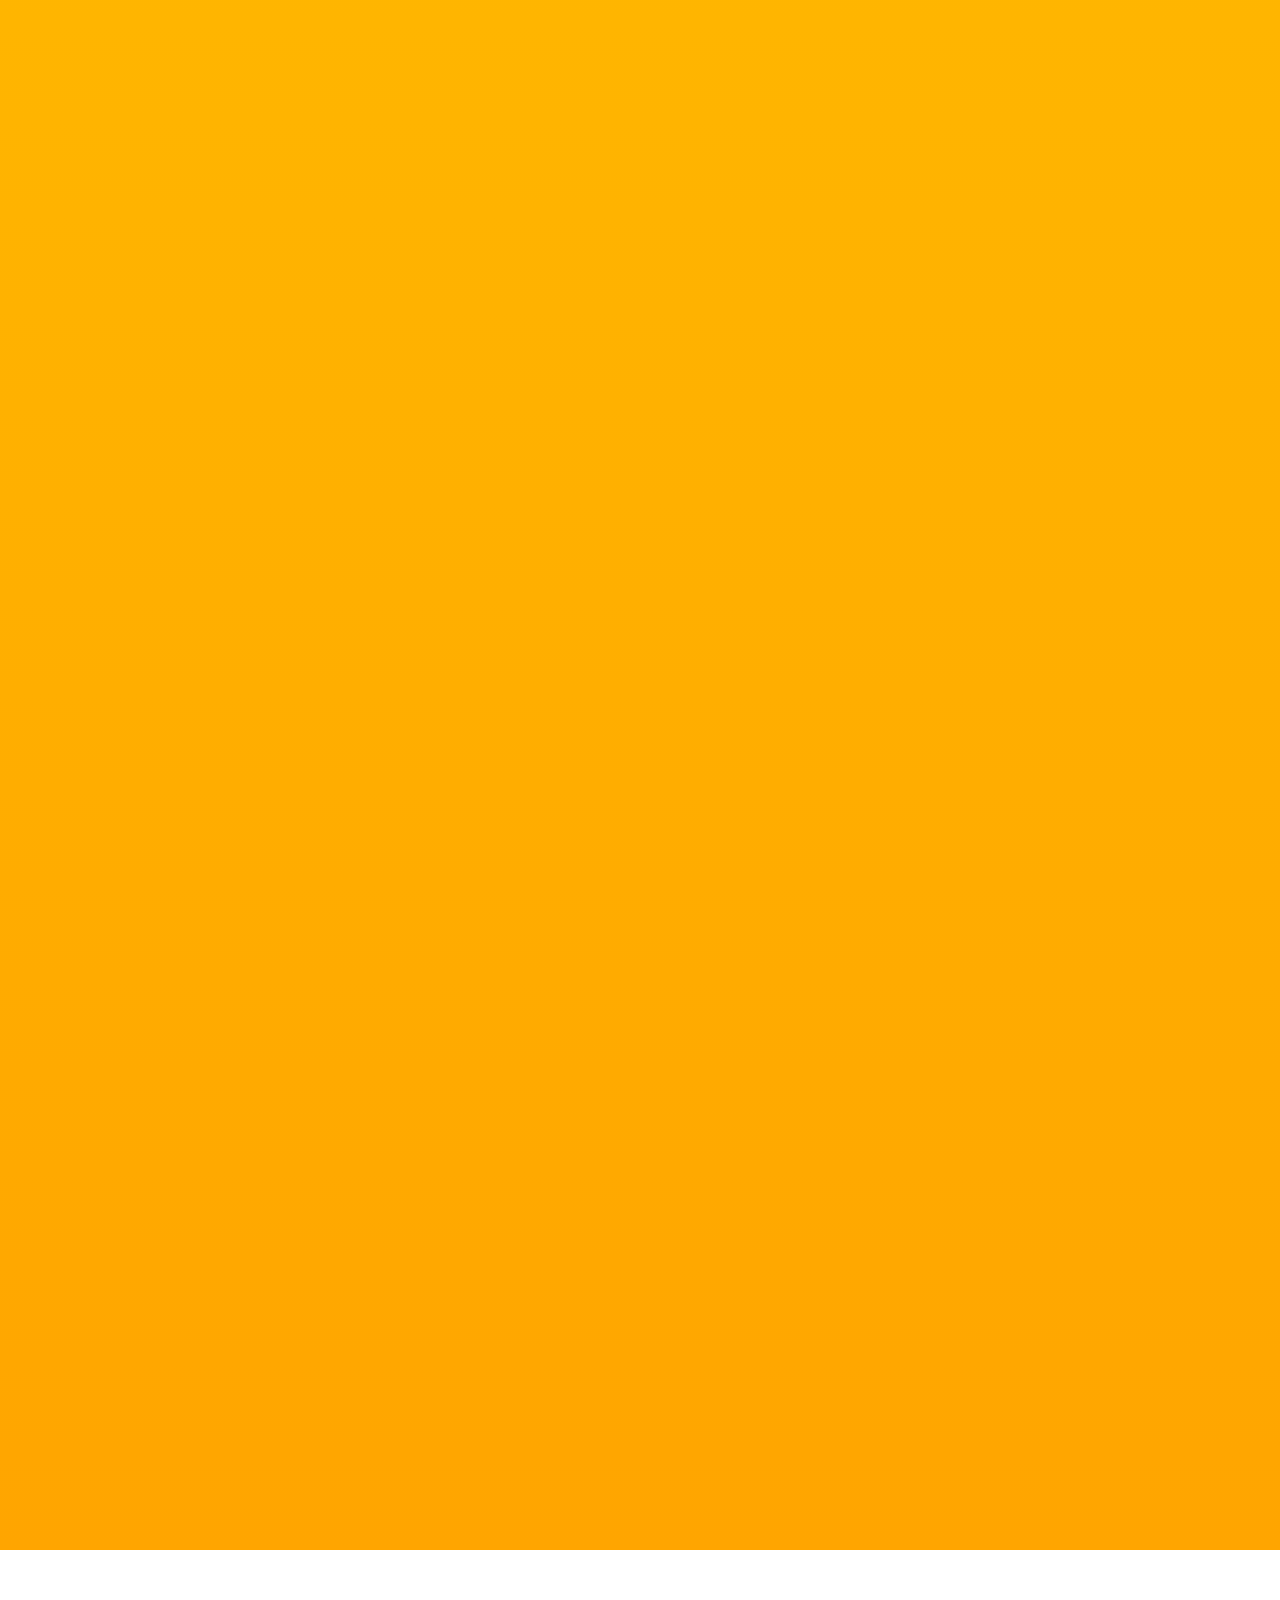
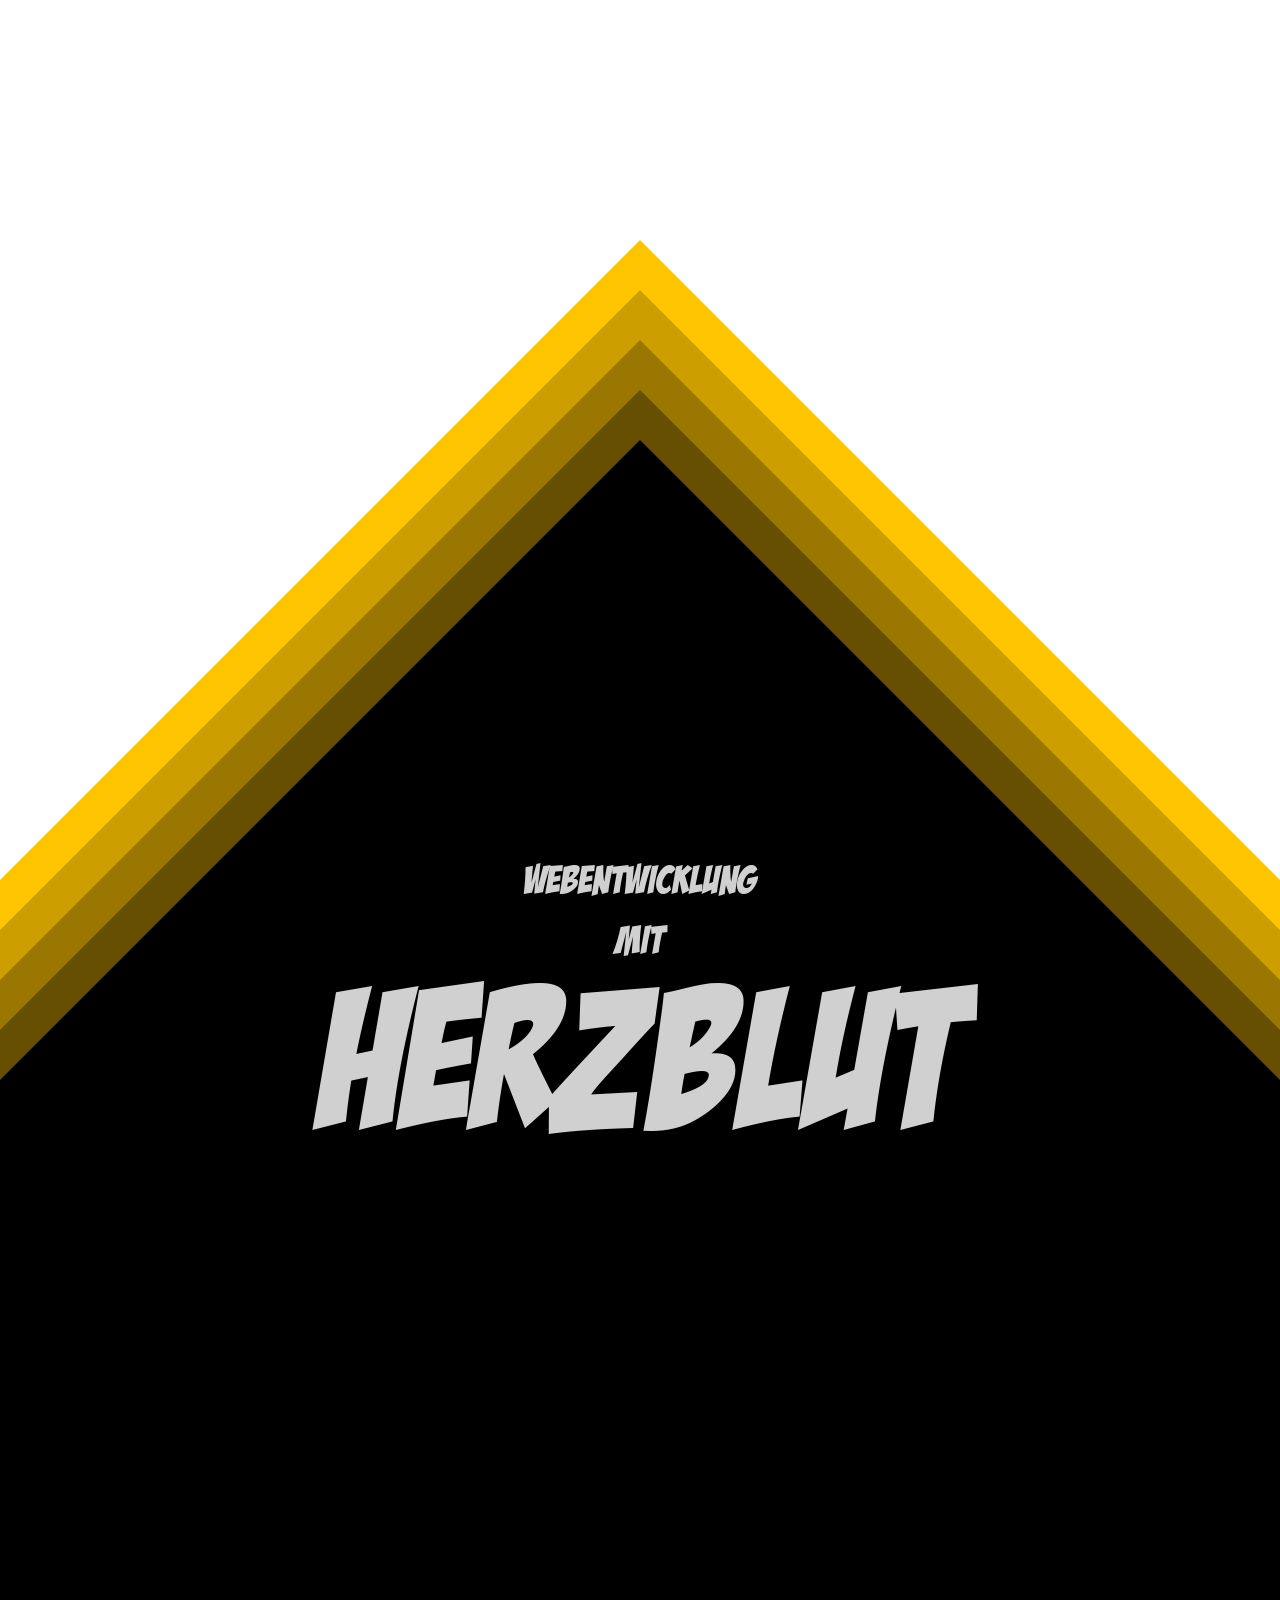
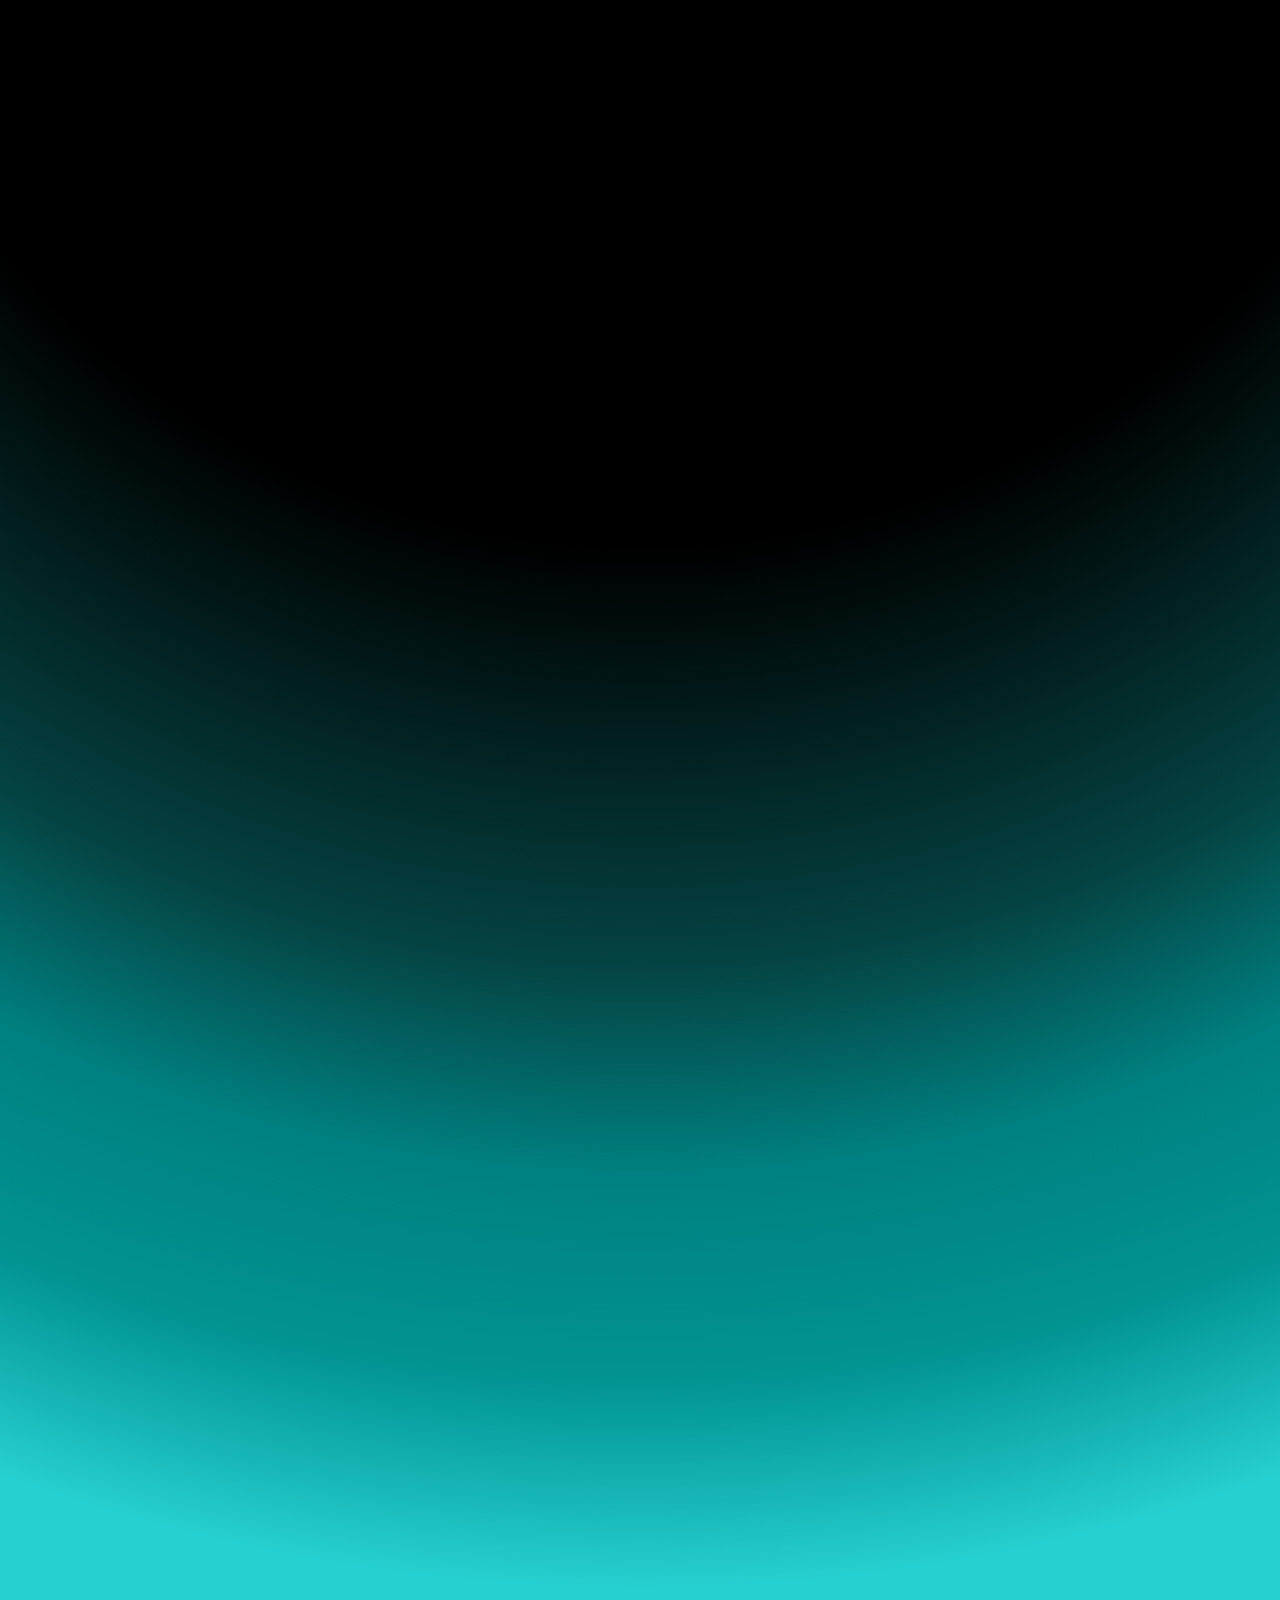
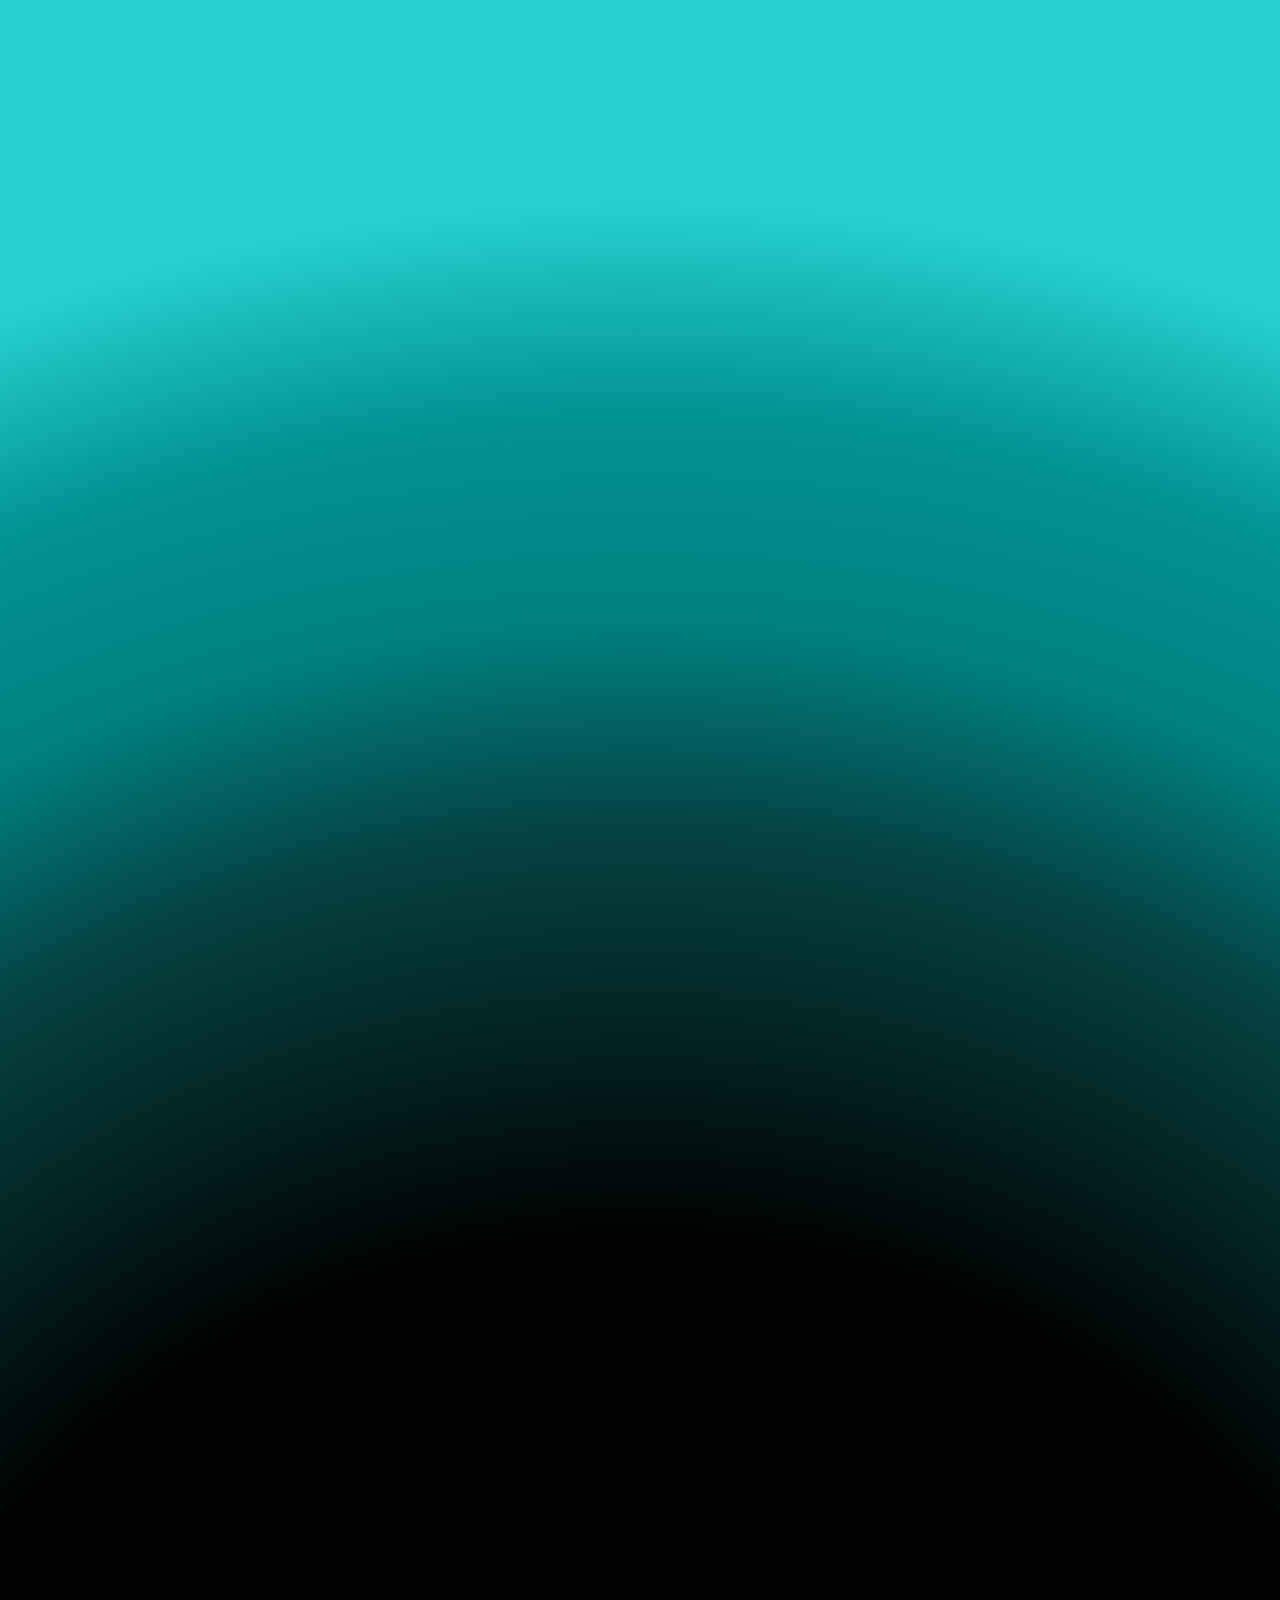
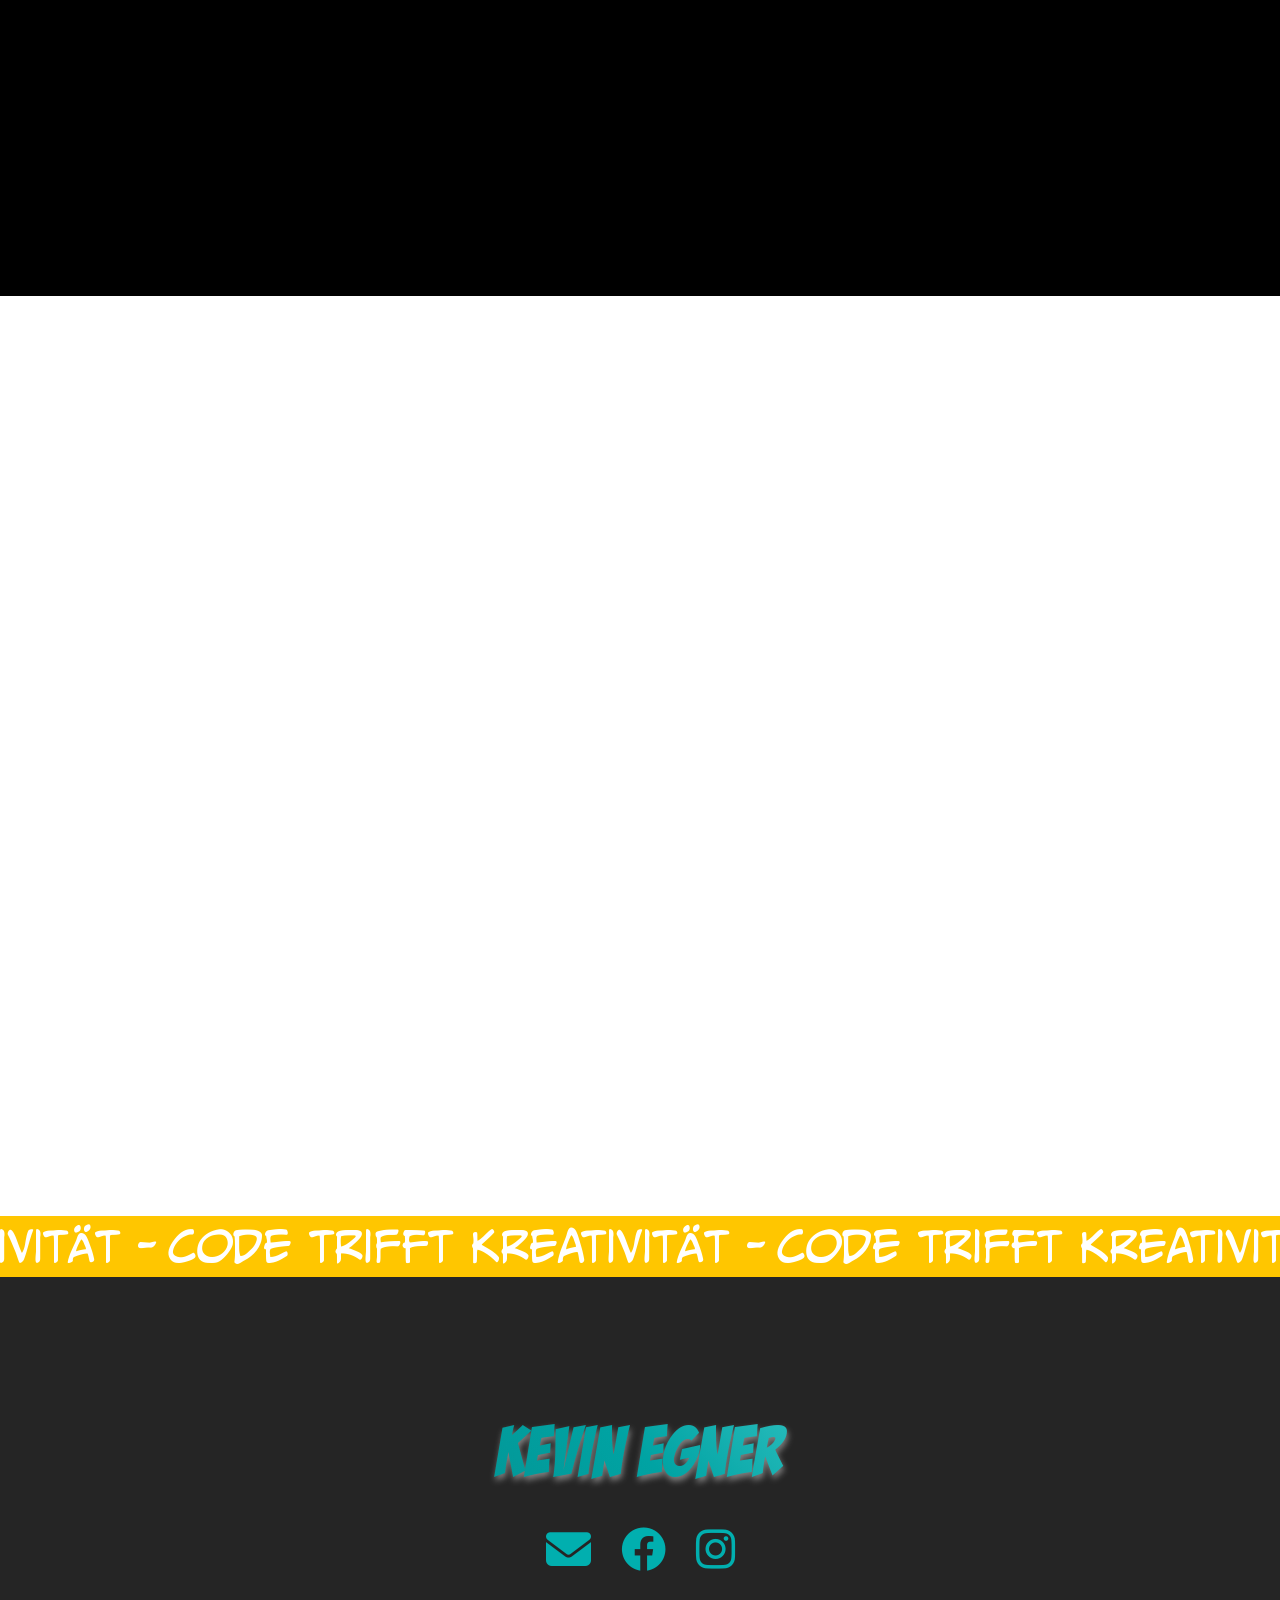
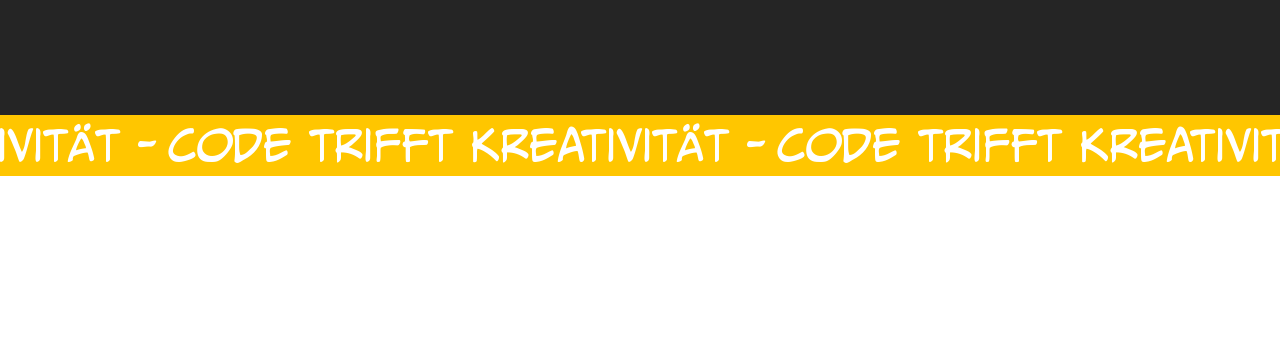
==== commit 30b50b34: "ios" ====
--- a/index.html
+++ b/index.html
@@ -16,6 +16,6 @@
 
 <body>
   <app-root></app-root>
-<script src="polyfills-F4P3OIQ6.js" type="module"></script><script src="main-NKC3NI4B.js" type="module"></script></body>
+<script src="polyfills-F4P3OIQ6.js" type="module"></script><script src="main-FU7CLGIB.js" type="module"></script></body>
 
 </html>
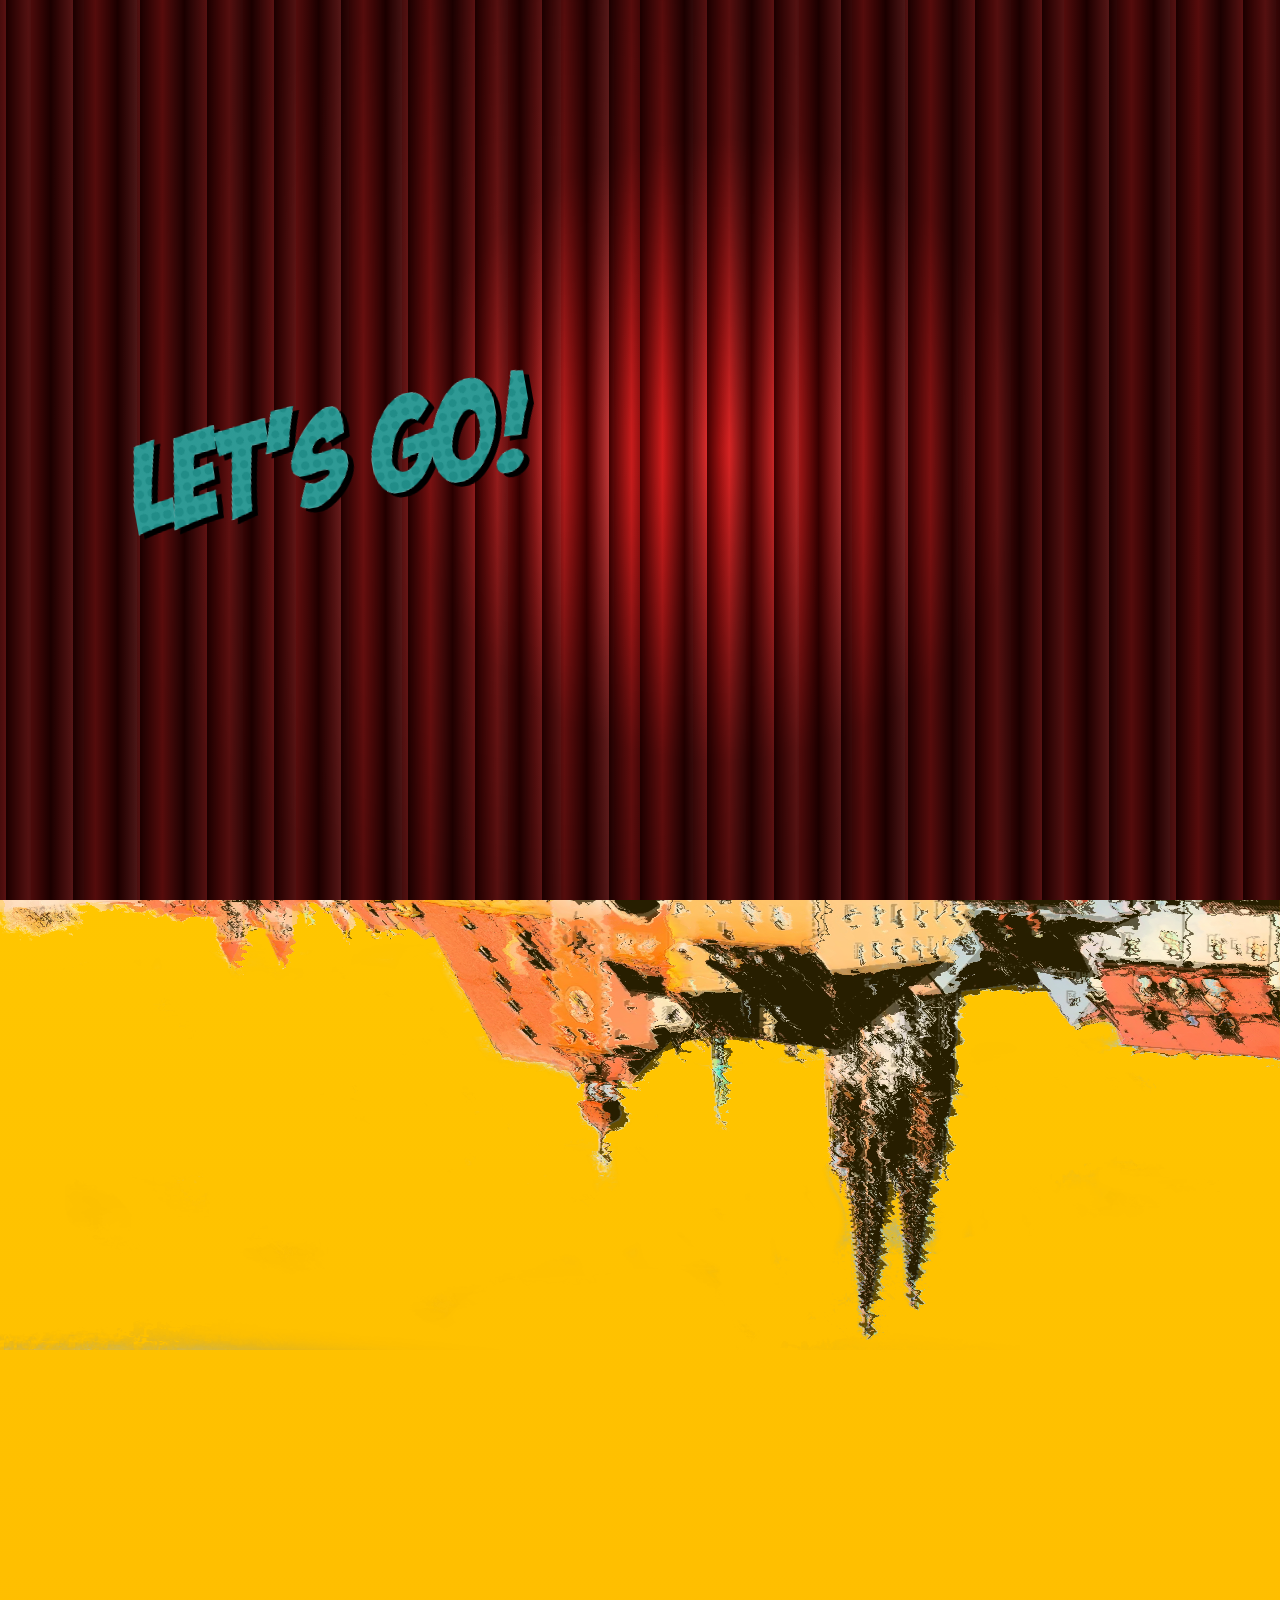
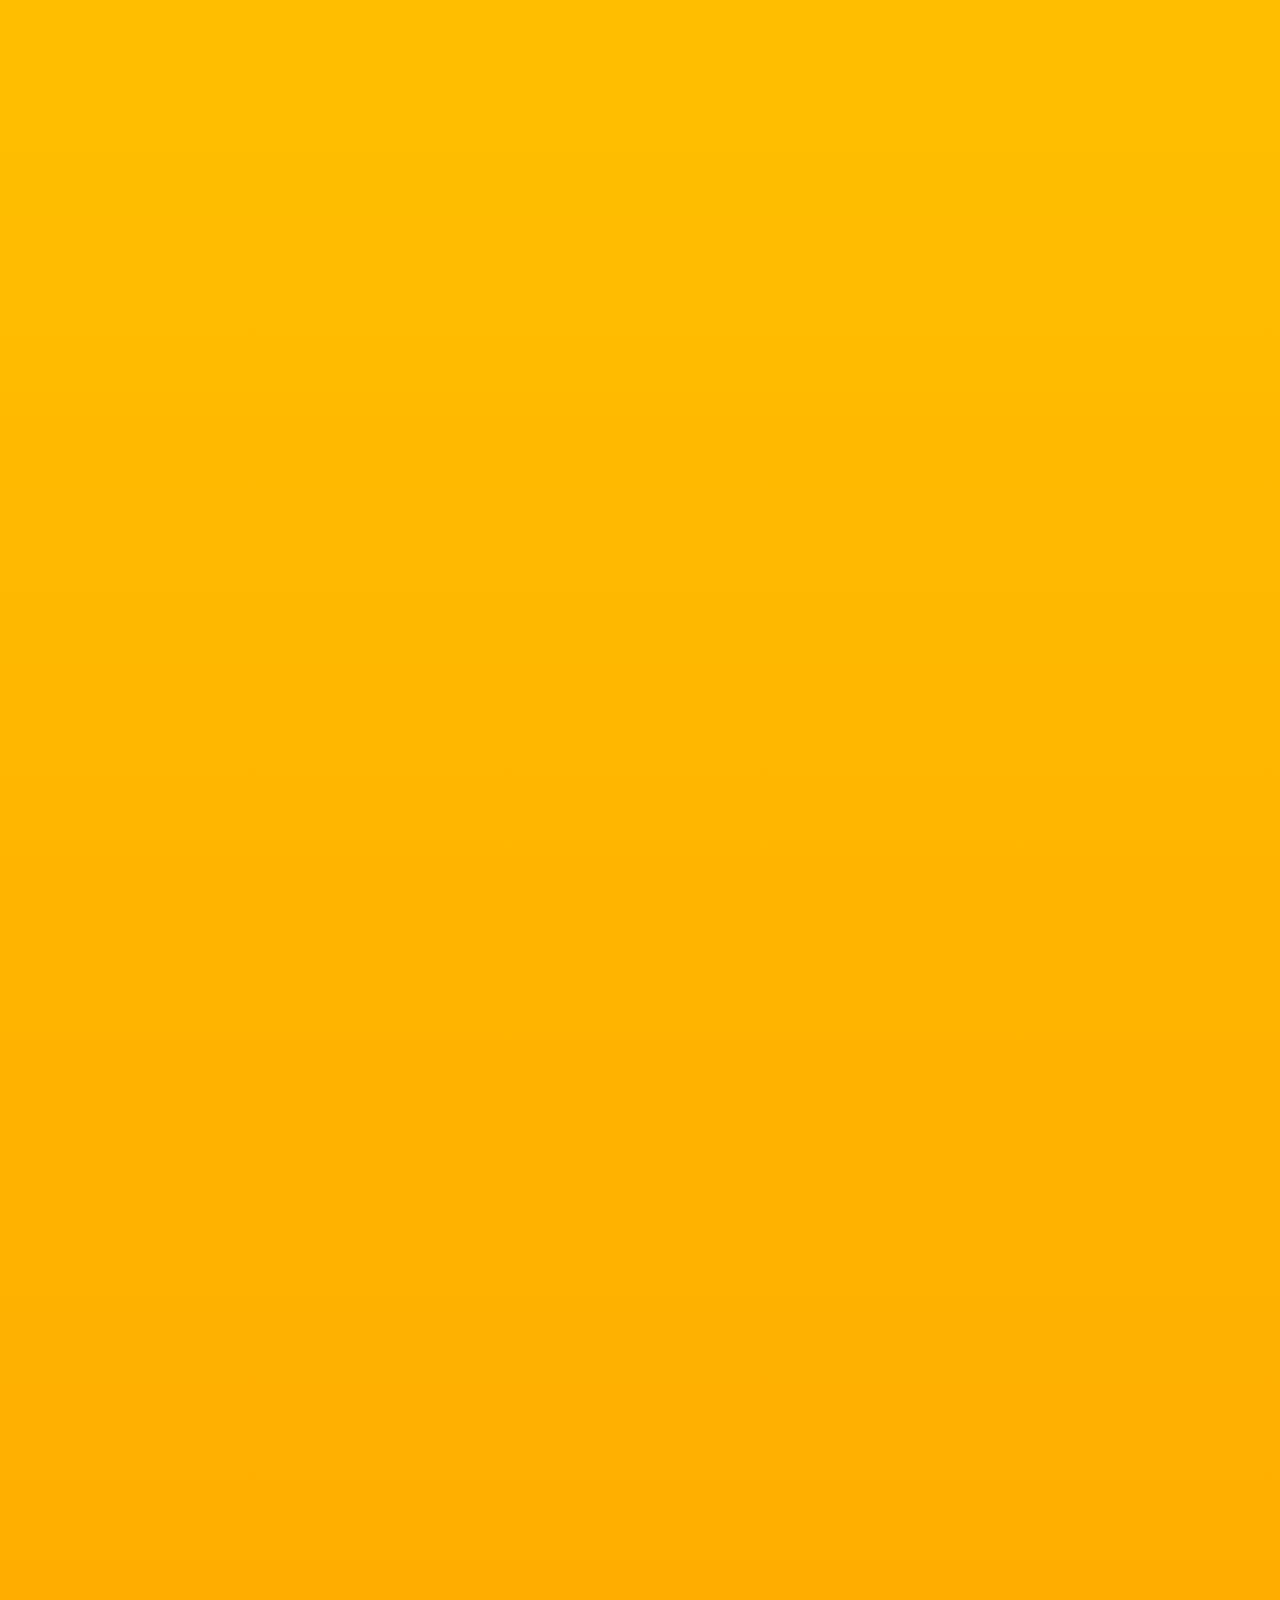
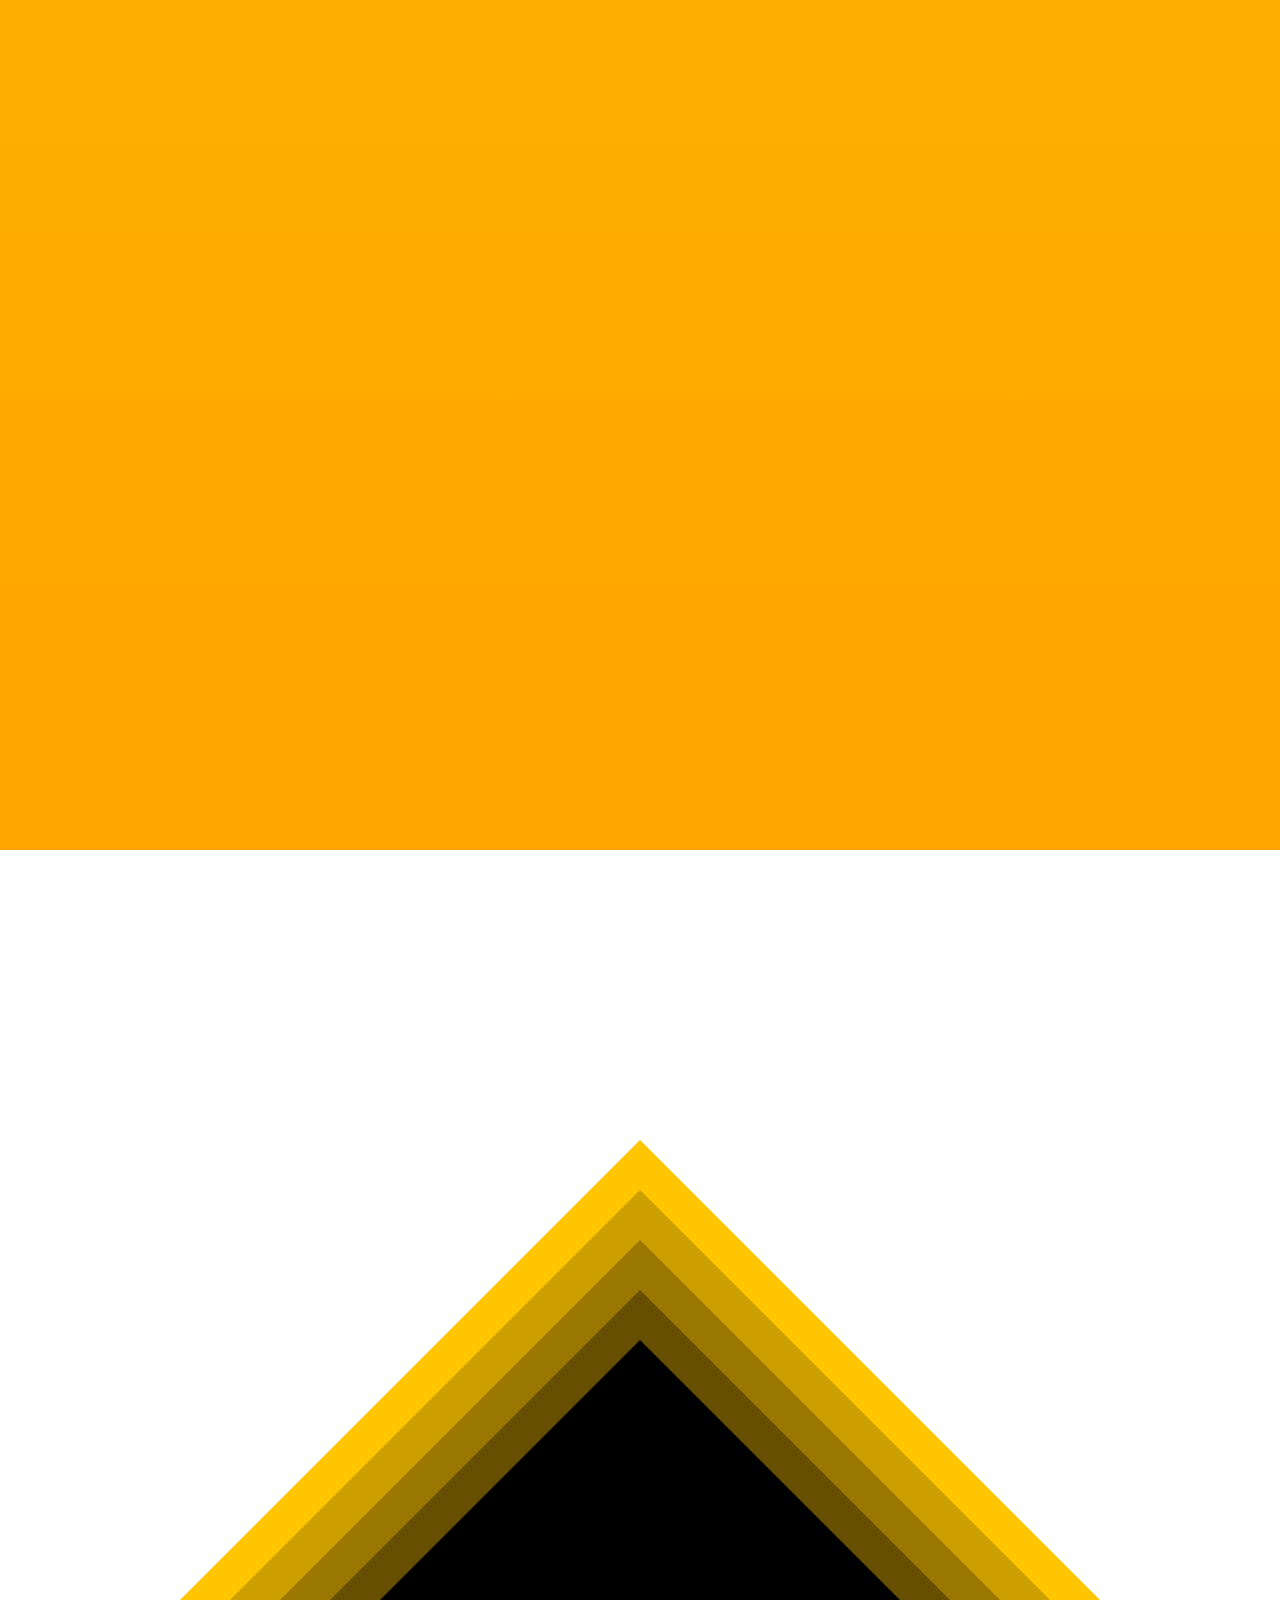
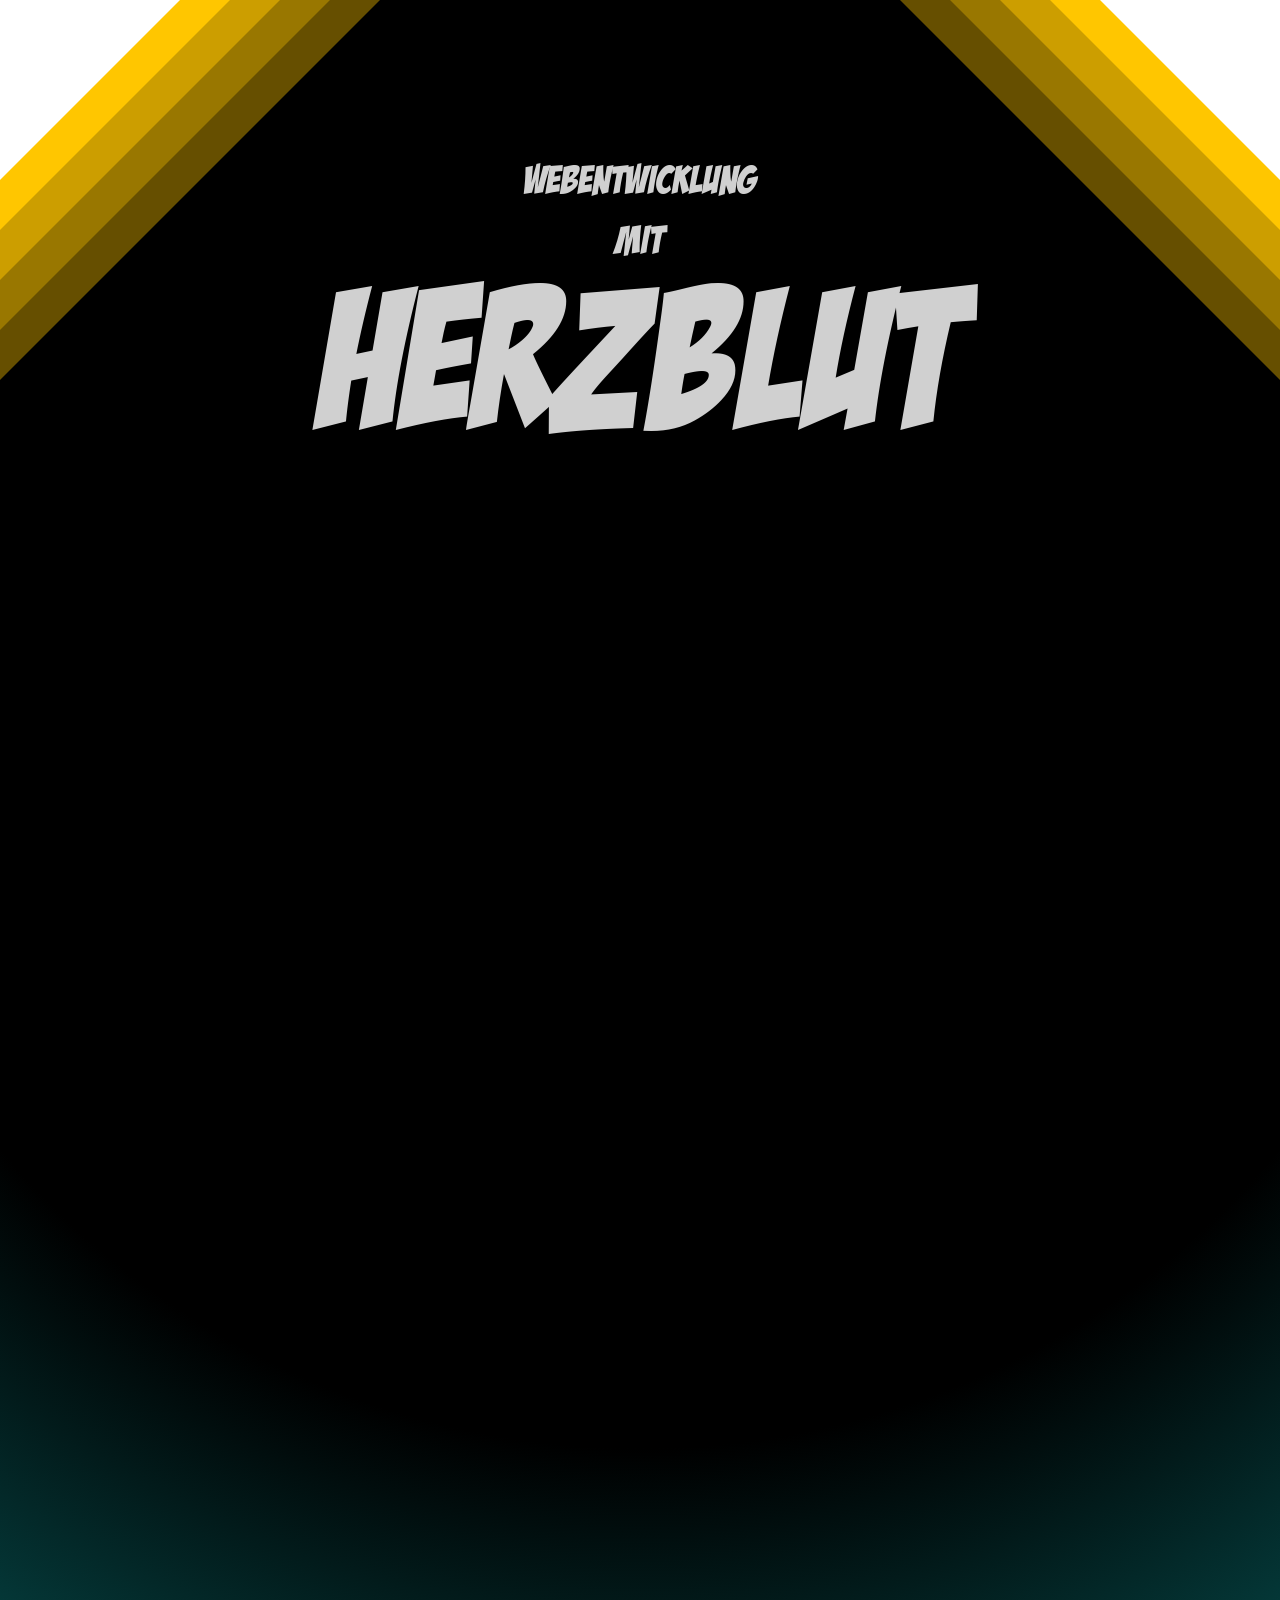
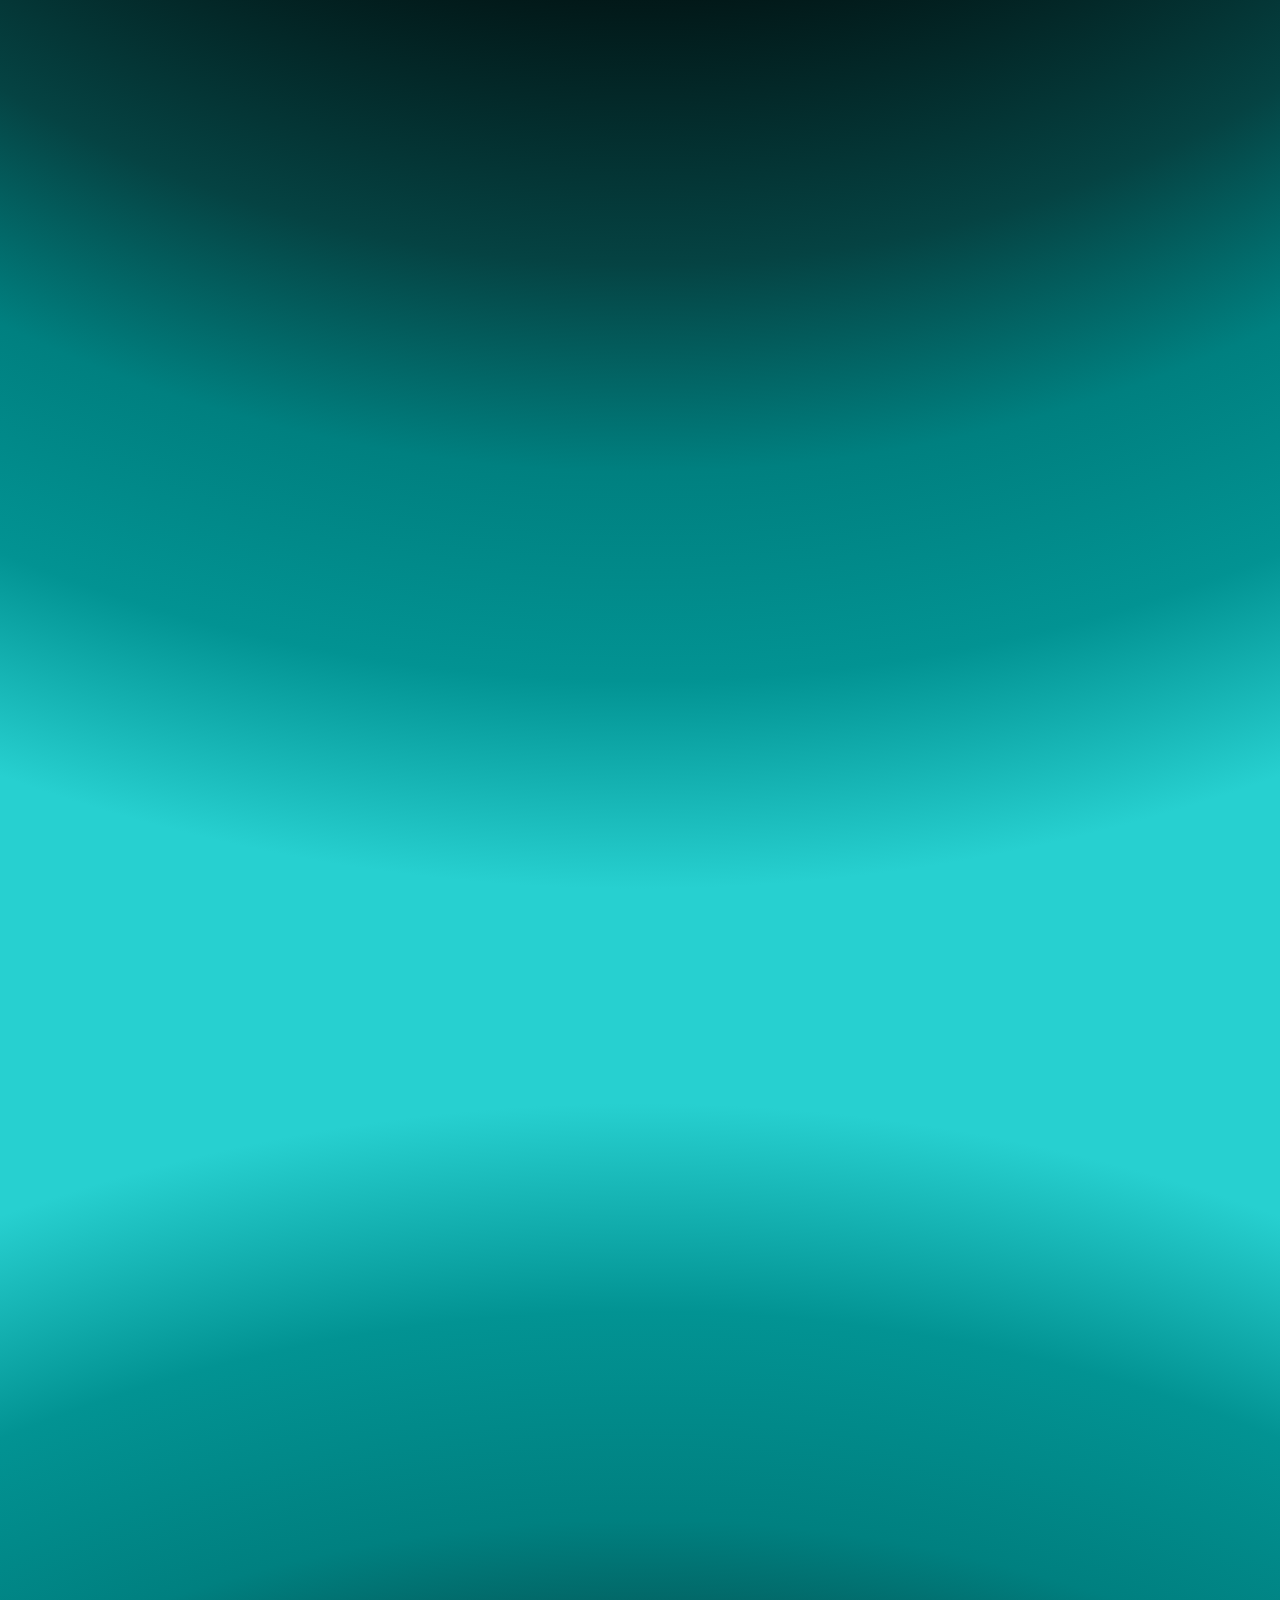
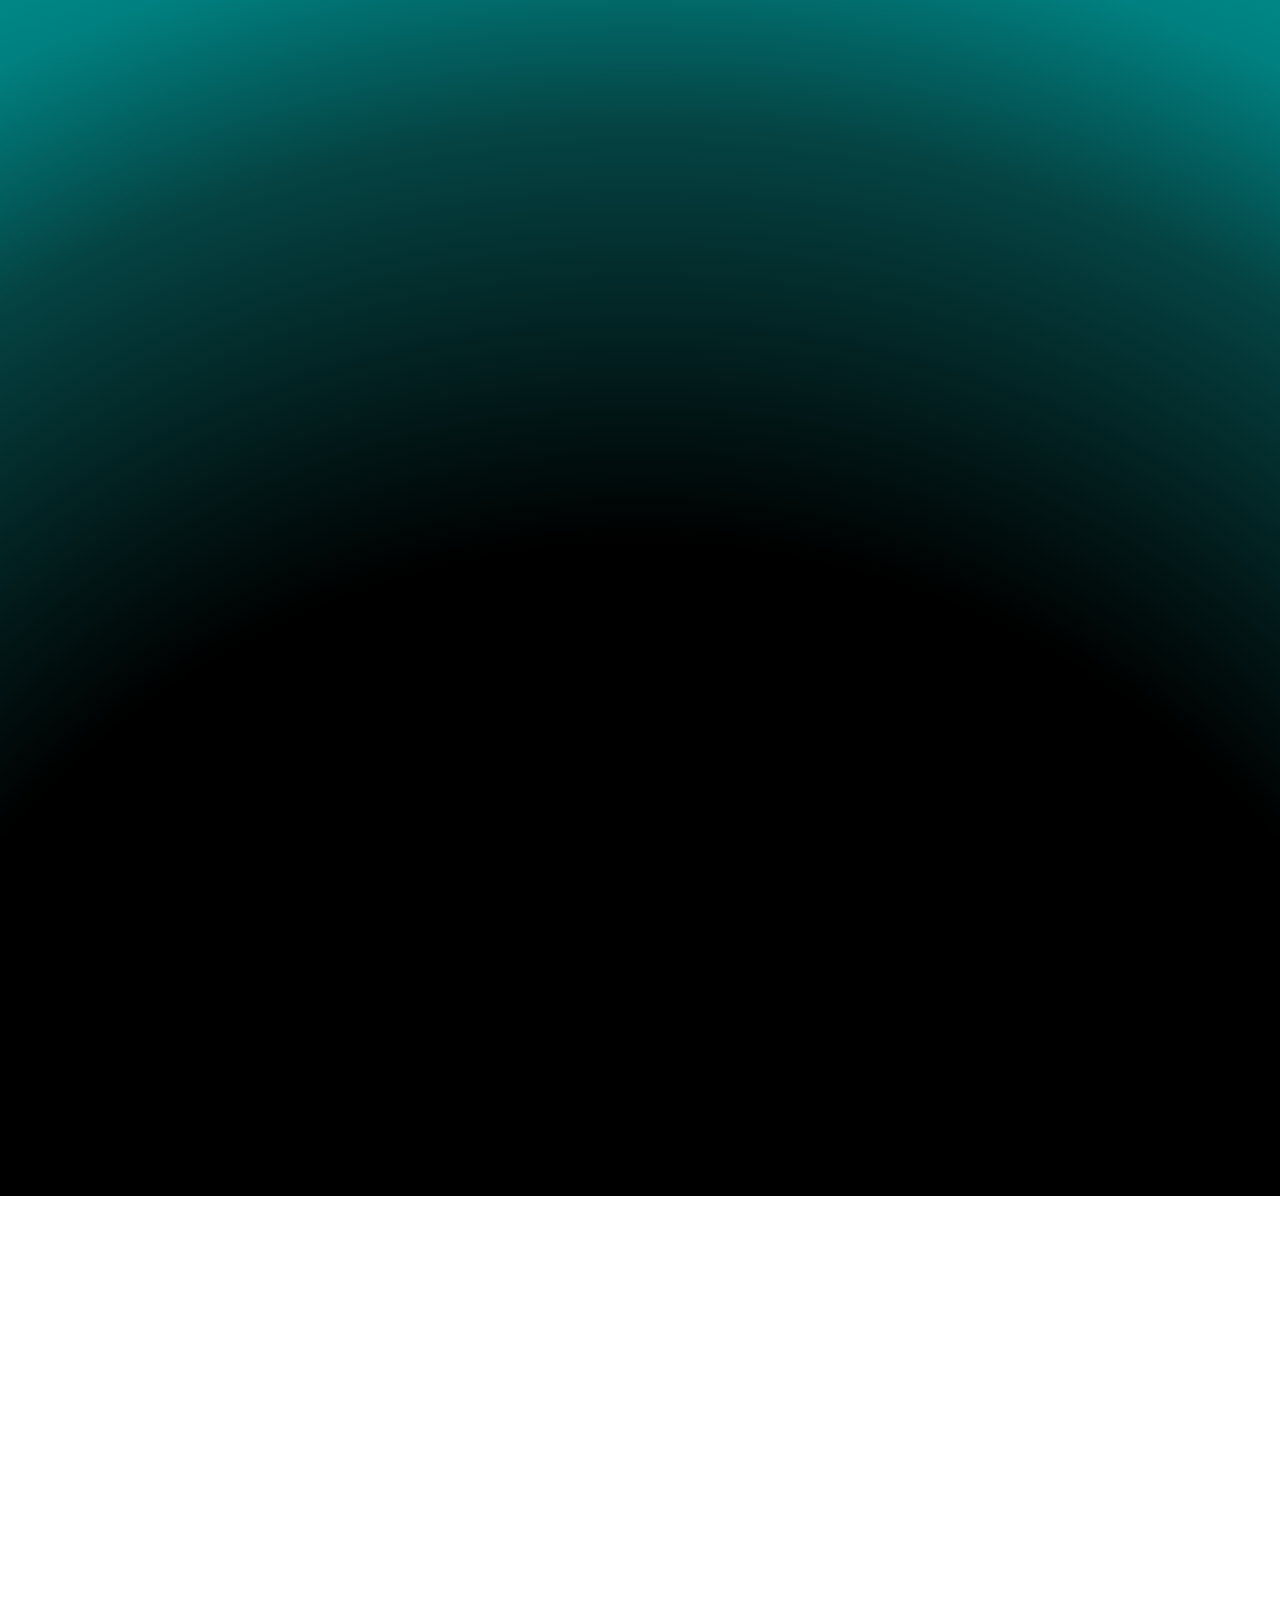
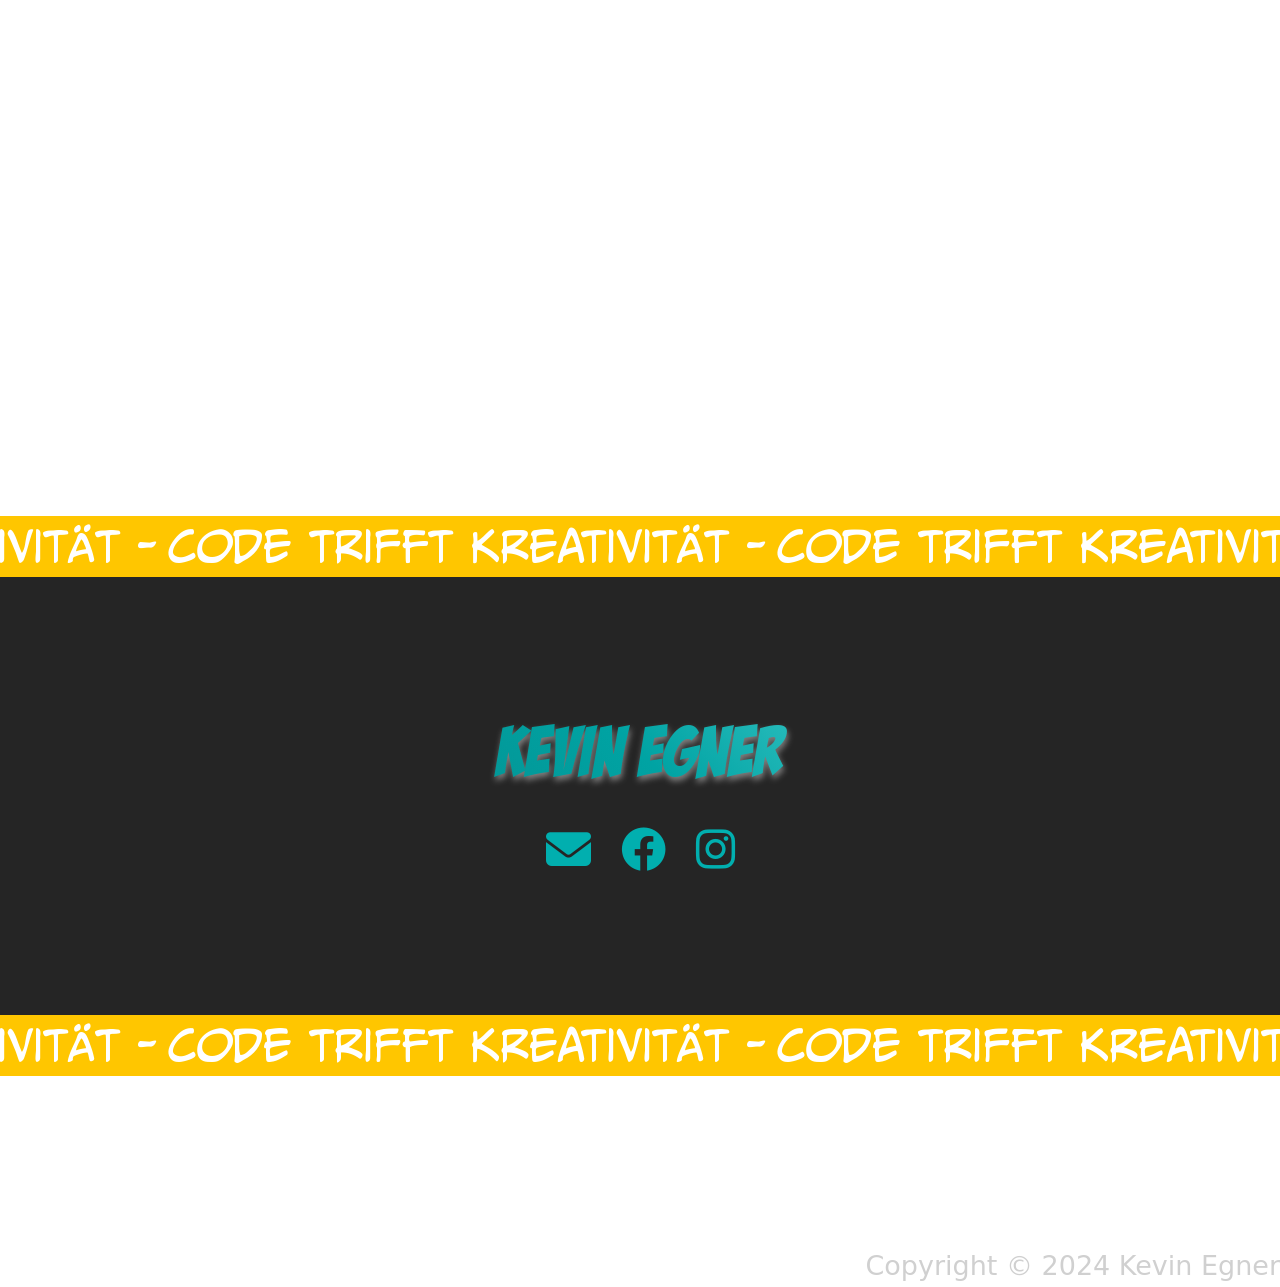
==== commit 94214bb0: "css webkit" ====
--- a/index.html
+++ b/index.html
@@ -6,6 +6,7 @@
   <meta charset="utf-8">
   <meta http-equiv="content-type" content="text/html; charset=utf-8">
   <meta name="viewport" content="width=device-width, initial-scale=1">
+  <link rel="preload" href="assets/fonts/SCRIPTIN.woff2" as="font" type="font/woff2">
   <title>Kevin Egner aus Regensburg</title>
   <meta name="description" content="Website von Kevin Egner aus Regensburg">
   <meta name="keywords" content="Kevin, Egner, Regensburg, Softwareentwicklung, Website, Webdesign, Angular">
@@ -16,6 +17,6 @@
 
 <body>
   <app-root></app-root>
-<script src="polyfills-F4P3OIQ6.js" type="module"></script><script src="main-FU7CLGIB.js" type="module"></script></body>
+<script src="polyfills-F4P3OIQ6.js" type="module"></script><script src="main-DHAPP7PY.js" type="module"></script></body>
 
 </html>
--- a/styles-LF67YCGW.css
+++ b/styles-LF67YCGW.css
@@ -1 +1 @@
-@charset "UTF-8";:root{--bs-blue:#0d6efd;--bs-indigo:#6610f2;--bs-purple:#6f42c1;--bs-pink:#d63384;--bs-red:#dc3545;--bs-orange:#fd7e14;--bs-yellow:#ffc107;--bs-green:#198754;--bs-teal:#20c997;--bs-cyan:#0dcaf0;--bs-white:#fff;--bs-gray:#6c757d;--bs-gray-dark:#343a40;--bs-gray-100:#f8f9fa;--bs-gray-200:#e9ecef;--bs-gray-300:#dee2e6;--bs-gray-400:#ced4da;--bs-gray-500:#adb5bd;--bs-gray-600:#6c757d;--bs-gray-700:#495057;--bs-gray-800:#343a40;--bs-gray-900:#212529;--bs-primary:#0d6efd;--bs-secondary:#6c757d;--bs-success:#198754;--bs-info:#0dcaf0;--bs-warning:#ffc107;--bs-danger:#dc3545;--bs-light:#f8f9fa;--bs-dark:#212529;--bs-primary-rgb:13,110,253;--bs-secondary-rgb:108,117,125;--bs-success-rgb:25,135,84;--bs-info-rgb:13,202,240;--bs-warning-rgb:255,193,7;--bs-danger-rgb:220,53,69;--bs-light-rgb:248,249,250;--bs-dark-rgb:33,37,41;--bs-white-rgb:255,255,255;--bs-black-rgb:0,0,0;--bs-body-color-rgb:33,37,41;--bs-body-bg-rgb:255,255,255;--bs-font-sans-serif:system-ui,-apple-system,"Segoe UI",Roboto,"Helvetica Neue",Arial,"Noto Sans","Liberation Sans",sans-serif,"Apple Color Emoji","Segoe UI Emoji","Segoe UI Symbol","Noto Color Emoji";--bs-font-monospace:SFMono-Regular,Menlo,Monaco,Consolas,"Liberation Mono","Courier New",monospace;--bs-gradient:linear-gradient(180deg, rgba(255, 255, 255, .15), rgba(255, 255, 255, 0));--bs-body-font-family:var(--bs-font-sans-serif);--bs-body-font-size:1rem;--bs-body-font-weight:400;--bs-body-line-height:1.5;--bs-body-color:#212529;--bs-body-bg:#fff}*,:after,:before{box-sizing:border-box}@media (prefers-reduced-motion:no-preference){:root{scroll-behavior:smooth}}body{margin:0;font-family:var(--bs-body-font-family);font-size:var(--bs-body-font-size);font-weight:var(--bs-body-font-weight);line-height:var(--bs-body-line-height);color:var(--bs-body-color);text-align:var(--bs-body-text-align);background-color:var(--bs-body-bg);-webkit-text-size-adjust:100%;-webkit-tap-highlight-color:transparent}hr{margin:1rem 0;color:inherit;background-color:currentColor;border:0;opacity:.25}hr:not([size]){height:1px}.h1,.h2,.h3,.h4,.h5,.h6,h1,h2,h3,h4,h5,h6{margin-top:0;margin-bottom:.5rem;font-weight:500;line-height:1.2}.h1,h1{font-size:calc(1.375rem + 1.5vw)}@media (min-width:1200px){.h1,h1{font-size:2.5rem}}.h2,h2{font-size:calc(1.325rem + .9vw)}@media (min-width:1200px){.h2,h2{font-size:2rem}}.h3,h3{font-size:calc(1.3rem + .6vw)}@media (min-width:1200px){.h3,h3{font-size:1.75rem}}.h4,h4{font-size:calc(1.275rem + .3vw)}@media (min-width:1200px){.h4,h4{font-size:1.5rem}}.h5,h5{font-size:1.25rem}.h6,h6{font-size:1rem}p{margin-top:0;margin-bottom:1rem}abbr[data-bs-original-title],abbr[title]{-webkit-text-decoration:underline dotted;text-decoration:underline dotted;cursor:help;-webkit-text-decoration-skip-ink:none;text-decoration-skip-ink:none}address{margin-bottom:1rem;font-style:normal;line-height:inherit}ol,ul{padding-left:2rem}dl,ol,ul{margin-top:0;margin-bottom:1rem}ol ol,ol ul,ul ol,ul ul{margin-bottom:0}dt{font-weight:700}dd{margin-bottom:.5rem;margin-left:0}blockquote{margin:0 0 1rem}b,strong{font-weight:bolder}.small,small{font-size:.875em}.mark,mark{padding:.2em;background-color:#fcf8e3}sub,sup{position:relative;font-size:.75em;line-height:0;vertical-align:baseline}sub{bottom:-.25em}sup{top:-.5em}a{color:#0d6efd;text-decoration:underline}a:hover{color:#0a58ca}a:not([href]):not([class]),a:not([href]):not([class]):hover{color:inherit;text-decoration:none}code,kbd,pre,samp{font-family:var(--bs-font-monospace);font-size:1em;direction:ltr;unicode-bidi:bidi-override}pre{display:block;margin-top:0;margin-bottom:1rem;overflow:auto;font-size:.875em}pre code{font-size:inherit;color:inherit;word-break:normal}code{font-size:.875em;color:#d63384;word-wrap:break-word}a>code{color:inherit}kbd{padding:.2rem .4rem;font-size:.875em;color:#fff;background-color:#212529;border-radius:.2rem}kbd kbd{padding:0;font-size:1em;font-weight:700}figure{margin:0 0 1rem}img,svg{vertical-align:middle}table{caption-side:bottom;border-collapse:collapse}caption{padding-top:.5rem;padding-bottom:.5rem;color:#6c757d;text-align:left}th{text-align:inherit;text-align:-webkit-match-parent}tbody,td,tfoot,th,thead,tr{border-color:inherit;border-style:solid;border-width:0}label{display:inline-block}button{border-radius:0}button:focus:not(:focus-visible){outline:0}button,input,optgroup,select,textarea{margin:0;font-family:inherit;font-size:inherit;line-height:inherit}button,select{text-transform:none}[role=button]{cursor:pointer}select{word-wrap:normal}select:disabled{opacity:1}[list]::-webkit-calendar-picker-indicator{display:none}[type=button],[type=reset],[type=submit],button{-webkit-appearance:button}[type=button]:not(:disabled),[type=reset]:not(:disabled),[type=submit]:not(:disabled),button:not(:disabled){cursor:pointer}::-moz-focus-inner{padding:0;border-style:none}textarea{resize:vertical}fieldset{min-width:0;padding:0;margin:0;border:0}legend{float:left;width:100%;padding:0;margin-bottom:.5rem;font-size:calc(1.275rem + .3vw);line-height:inherit}@media (min-width:1200px){legend{font-size:1.5rem}}legend+*{clear:left}::-webkit-datetime-edit-day-field,::-webkit-datetime-edit-fields-wrapper,::-webkit-datetime-edit-hour-field,::-webkit-datetime-edit-minute,::-webkit-datetime-edit-month-field,::-webkit-datetime-edit-text,::-webkit-datetime-edit-year-field{padding:0}::-webkit-inner-spin-button{height:auto}[type=search]{outline-offset:-2px;-webkit-appearance:textfield}::-webkit-search-decoration{-webkit-appearance:none}::-webkit-color-swatch-wrapper{padding:0}::-webkit-file-upload-button{font:inherit}::file-selector-button{font:inherit}::-webkit-file-upload-button{font:inherit;-webkit-appearance:button}output{display:inline-block}iframe{border:0}summary{display:list-item;cursor:pointer}progress{vertical-align:baseline}[hidden]{display:none!important}.lead{font-size:1.25rem;font-weight:300}.display-1{font-size:calc(1.625rem + 4.5vw);font-weight:300;line-height:1.2}@media (min-width:1200px){.display-1{font-size:5rem}}.display-2{font-size:calc(1.575rem + 3.9vw);font-weight:300;line-height:1.2}@media (min-width:1200px){.display-2{font-size:4.5rem}}.display-3{font-size:calc(1.525rem + 3.3vw);font-weight:300;line-height:1.2}@media (min-width:1200px){.display-3{font-size:4rem}}.display-4{font-size:calc(1.475rem + 2.7vw);font-weight:300;line-height:1.2}@media (min-width:1200px){.display-4{font-size:3.5rem}}.display-5{font-size:calc(1.425rem + 2.1vw);font-weight:300;line-height:1.2}@media (min-width:1200px){.display-5{font-size:3rem}}.display-6{font-size:calc(1.375rem + 1.5vw);font-weight:300;line-height:1.2}@media (min-width:1200px){.display-6{font-size:2.5rem}}.list-unstyled,.list-inline{padding-left:0;list-style:none}.list-inline-item{display:inline-block}.list-inline-item:not(:last-child){margin-right:.5rem}.initialism{font-size:.875em;text-transform:uppercase}.blockquote{margin-bottom:1rem;font-size:1.25rem}.blockquote>:last-child{margin-bottom:0}.blockquote-footer{margin-top:-1rem;margin-bottom:1rem;font-size:.875em;color:#6c757d}.blockquote-footer:before{content:"\2014\a0"}.img-fluid{max-width:100%;height:auto}.img-thumbnail{padding:.25rem;background-color:#fff;border:1px solid #dee2e6;border-radius:.25rem;max-width:100%;height:auto}.figure{display:inline-block}.figure-img{margin-bottom:.5rem;line-height:1}.figure-caption{font-size:.875em;color:#6c757d}.container,.container-fluid,.container-lg,.container-md,.container-sm,.container-xl,.container-xxl{width:100%;padding-right:var(--bs-gutter-x,.75rem);padding-left:var(--bs-gutter-x,.75rem);margin-right:auto;margin-left:auto}@media (min-width:576px){.container,.container-sm{max-width:540px}}@media (min-width:768px){.container,.container-md,.container-sm{max-width:720px}}@media (min-width:992px){.container,.container-lg,.container-md,.container-sm{max-width:960px}}@media (min-width:1200px){.container,.container-lg,.container-md,.container-sm,.container-xl{max-width:1140px}}@media (min-width:1400px){.container,.container-lg,.container-md,.container-sm,.container-xl,.container-xxl{max-width:1320px}}.row{--bs-gutter-x:1.5rem;--bs-gutter-y:0;display:flex;flex-wrap:wrap;margin-top:calc(-1 * var(--bs-gutter-y));margin-right:calc(-.5 * var(--bs-gutter-x));margin-left:calc(-.5 * var(--bs-gutter-x))}.row>*{flex-shrink:0;width:100%;max-width:100%;padding-right:calc(var(--bs-gutter-x) * .5);padding-left:calc(var(--bs-gutter-x) * .5);margin-top:var(--bs-gutter-y)}.col{flex:1 0 0%}.row-cols-auto>*{flex:0 0 auto;width:auto}.row-cols-1>*{flex:0 0 auto;width:100%}.row-cols-2>*{flex:0 0 auto;width:50%}.row-cols-3>*{flex:0 0 auto;width:33.3333333333%}.row-cols-4>*{flex:0 0 auto;width:25%}.row-cols-5>*{flex:0 0 auto;width:20%}.row-cols-6>*{flex:0 0 auto;width:16.6666666667%}.col-auto{flex:0 0 auto;width:auto}.col-1{flex:0 0 auto;width:8.33333333%}.col-2{flex:0 0 auto;width:16.66666667%}.col-3{flex:0 0 auto;width:25%}.col-4{flex:0 0 auto;width:33.33333333%}.col-5{flex:0 0 auto;width:41.66666667%}.col-6{flex:0 0 auto;width:50%}.col-7{flex:0 0 auto;width:58.33333333%}.col-8{flex:0 0 auto;width:66.66666667%}.col-9{flex:0 0 auto;width:75%}.col-10{flex:0 0 auto;width:83.33333333%}.col-11{flex:0 0 auto;width:91.66666667%}.col-12{flex:0 0 auto;width:100%}.offset-1{margin-left:8.33333333%}.offset-2{margin-left:16.66666667%}.offset-3{margin-left:25%}.offset-4{margin-left:33.33333333%}.offset-5{margin-left:41.66666667%}.offset-6{margin-left:50%}.offset-7{margin-left:58.33333333%}.offset-8{margin-left:66.66666667%}.offset-9{margin-left:75%}.offset-10{margin-left:83.33333333%}.offset-11{margin-left:91.66666667%}.g-0,.gx-0{--bs-gutter-x:0}.g-0,.gy-0{--bs-gutter-y:0}.g-1,.gx-1{--bs-gutter-x:.25rem}.g-1,.gy-1{--bs-gutter-y:.25rem}.g-2,.gx-2{--bs-gutter-x:.5rem}.g-2,.gy-2{--bs-gutter-y:.5rem}.g-3,.gx-3{--bs-gutter-x:1rem}.g-3,.gy-3{--bs-gutter-y:1rem}.g-4,.gx-4{--bs-gutter-x:1.5rem}.g-4,.gy-4{--bs-gutter-y:1.5rem}.g-5,.gx-5{--bs-gutter-x:3rem}.g-5,.gy-5{--bs-gutter-y:3rem}@media (min-width:576px){.col-sm{flex:1 0 0%}.row-cols-sm-auto>*{flex:0 0 auto;width:auto}.row-cols-sm-1>*{flex:0 0 auto;width:100%}.row-cols-sm-2>*{flex:0 0 auto;width:50%}.row-cols-sm-3>*{flex:0 0 auto;width:33.3333333333%}.row-cols-sm-4>*{flex:0 0 auto;width:25%}.row-cols-sm-5>*{flex:0 0 auto;width:20%}.row-cols-sm-6>*{flex:0 0 auto;width:16.6666666667%}.col-sm-auto{flex:0 0 auto;width:auto}.col-sm-1{flex:0 0 auto;width:8.33333333%}.col-sm-2{flex:0 0 auto;width:16.66666667%}.col-sm-3{flex:0 0 auto;width:25%}.col-sm-4{flex:0 0 auto;width:33.33333333%}.col-sm-5{flex:0 0 auto;width:41.66666667%}.col-sm-6{flex:0 0 auto;width:50%}.col-sm-7{flex:0 0 auto;width:58.33333333%}.col-sm-8{flex:0 0 auto;width:66.66666667%}.col-sm-9{flex:0 0 auto;width:75%}.col-sm-10{flex:0 0 auto;width:83.33333333%}.col-sm-11{flex:0 0 auto;width:91.66666667%}.col-sm-12{flex:0 0 auto;width:100%}.offset-sm-0{margin-left:0}.offset-sm-1{margin-left:8.33333333%}.offset-sm-2{margin-left:16.66666667%}.offset-sm-3{margin-left:25%}.offset-sm-4{margin-left:33.33333333%}.offset-sm-5{margin-left:41.66666667%}.offset-sm-6{margin-left:50%}.offset-sm-7{margin-left:58.33333333%}.offset-sm-8{margin-left:66.66666667%}.offset-sm-9{margin-left:75%}.offset-sm-10{margin-left:83.33333333%}.offset-sm-11{margin-left:91.66666667%}.g-sm-0,.gx-sm-0{--bs-gutter-x:0}.g-sm-0,.gy-sm-0{--bs-gutter-y:0}.g-sm-1,.gx-sm-1{--bs-gutter-x:.25rem}.g-sm-1,.gy-sm-1{--bs-gutter-y:.25rem}.g-sm-2,.gx-sm-2{--bs-gutter-x:.5rem}.g-sm-2,.gy-sm-2{--bs-gutter-y:.5rem}.g-sm-3,.gx-sm-3{--bs-gutter-x:1rem}.g-sm-3,.gy-sm-3{--bs-gutter-y:1rem}.g-sm-4,.gx-sm-4{--bs-gutter-x:1.5rem}.g-sm-4,.gy-sm-4{--bs-gutter-y:1.5rem}.g-sm-5,.gx-sm-5{--bs-gutter-x:3rem}.g-sm-5,.gy-sm-5{--bs-gutter-y:3rem}}@media (min-width:768px){.col-md{flex:1 0 0%}.row-cols-md-auto>*{flex:0 0 auto;width:auto}.row-cols-md-1>*{flex:0 0 auto;width:100%}.row-cols-md-2>*{flex:0 0 auto;width:50%}.row-cols-md-3>*{flex:0 0 auto;width:33.3333333333%}.row-cols-md-4>*{flex:0 0 auto;width:25%}.row-cols-md-5>*{flex:0 0 auto;width:20%}.row-cols-md-6>*{flex:0 0 auto;width:16.6666666667%}.col-md-auto{flex:0 0 auto;width:auto}.col-md-1{flex:0 0 auto;width:8.33333333%}.col-md-2{flex:0 0 auto;width:16.66666667%}.col-md-3{flex:0 0 auto;width:25%}.col-md-4{flex:0 0 auto;width:33.33333333%}.col-md-5{flex:0 0 auto;width:41.66666667%}.col-md-6{flex:0 0 auto;width:50%}.col-md-7{flex:0 0 auto;width:58.33333333%}.col-md-8{flex:0 0 auto;width:66.66666667%}.col-md-9{flex:0 0 auto;width:75%}.col-md-10{flex:0 0 auto;width:83.33333333%}.col-md-11{flex:0 0 auto;width:91.66666667%}.col-md-12{flex:0 0 auto;width:100%}.offset-md-0{margin-left:0}.offset-md-1{margin-left:8.33333333%}.offset-md-2{margin-left:16.66666667%}.offset-md-3{margin-left:25%}.offset-md-4{margin-left:33.33333333%}.offset-md-5{margin-left:41.66666667%}.offset-md-6{margin-left:50%}.offset-md-7{margin-left:58.33333333%}.offset-md-8{margin-left:66.66666667%}.offset-md-9{margin-left:75%}.offset-md-10{margin-left:83.33333333%}.offset-md-11{margin-left:91.66666667%}.g-md-0,.gx-md-0{--bs-gutter-x:0}.g-md-0,.gy-md-0{--bs-gutter-y:0}.g-md-1,.gx-md-1{--bs-gutter-x:.25rem}.g-md-1,.gy-md-1{--bs-gutter-y:.25rem}.g-md-2,.gx-md-2{--bs-gutter-x:.5rem}.g-md-2,.gy-md-2{--bs-gutter-y:.5rem}.g-md-3,.gx-md-3{--bs-gutter-x:1rem}.g-md-3,.gy-md-3{--bs-gutter-y:1rem}.g-md-4,.gx-md-4{--bs-gutter-x:1.5rem}.g-md-4,.gy-md-4{--bs-gutter-y:1.5rem}.g-md-5,.gx-md-5{--bs-gutter-x:3rem}.g-md-5,.gy-md-5{--bs-gutter-y:3rem}}@media (min-width:992px){.col-lg{flex:1 0 0%}.row-cols-lg-auto>*{flex:0 0 auto;width:auto}.row-cols-lg-1>*{flex:0 0 auto;width:100%}.row-cols-lg-2>*{flex:0 0 auto;width:50%}.row-cols-lg-3>*{flex:0 0 auto;width:33.3333333333%}.row-cols-lg-4>*{flex:0 0 auto;width:25%}.row-cols-lg-5>*{flex:0 0 auto;width:20%}.row-cols-lg-6>*{flex:0 0 auto;width:16.6666666667%}.col-lg-auto{flex:0 0 auto;width:auto}.col-lg-1{flex:0 0 auto;width:8.33333333%}.col-lg-2{flex:0 0 auto;width:16.66666667%}.col-lg-3{flex:0 0 auto;width:25%}.col-lg-4{flex:0 0 auto;width:33.33333333%}.col-lg-5{flex:0 0 auto;width:41.66666667%}.col-lg-6{flex:0 0 auto;width:50%}.col-lg-7{flex:0 0 auto;width:58.33333333%}.col-lg-8{flex:0 0 auto;width:66.66666667%}.col-lg-9{flex:0 0 auto;width:75%}.col-lg-10{flex:0 0 auto;width:83.33333333%}.col-lg-11{flex:0 0 auto;width:91.66666667%}.col-lg-12{flex:0 0 auto;width:100%}.offset-lg-0{margin-left:0}.offset-lg-1{margin-left:8.33333333%}.offset-lg-2{margin-left:16.66666667%}.offset-lg-3{margin-left:25%}.offset-lg-4{margin-left:33.33333333%}.offset-lg-5{margin-left:41.66666667%}.offset-lg-6{margin-left:50%}.offset-lg-7{margin-left:58.33333333%}.offset-lg-8{margin-left:66.66666667%}.offset-lg-9{margin-left:75%}.offset-lg-10{margin-left:83.33333333%}.offset-lg-11{margin-left:91.66666667%}.g-lg-0,.gx-lg-0{--bs-gutter-x:0}.g-lg-0,.gy-lg-0{--bs-gutter-y:0}.g-lg-1,.gx-lg-1{--bs-gutter-x:.25rem}.g-lg-1,.gy-lg-1{--bs-gutter-y:.25rem}.g-lg-2,.gx-lg-2{--bs-gutter-x:.5rem}.g-lg-2,.gy-lg-2{--bs-gutter-y:.5rem}.g-lg-3,.gx-lg-3{--bs-gutter-x:1rem}.g-lg-3,.gy-lg-3{--bs-gutter-y:1rem}.g-lg-4,.gx-lg-4{--bs-gutter-x:1.5rem}.g-lg-4,.gy-lg-4{--bs-gutter-y:1.5rem}.g-lg-5,.gx-lg-5{--bs-gutter-x:3rem}.g-lg-5,.gy-lg-5{--bs-gutter-y:3rem}}@media (min-width:1200px){.col-xl{flex:1 0 0%}.row-cols-xl-auto>*{flex:0 0 auto;width:auto}.row-cols-xl-1>*{flex:0 0 auto;width:100%}.row-cols-xl-2>*{flex:0 0 auto;width:50%}.row-cols-xl-3>*{flex:0 0 auto;width:33.3333333333%}.row-cols-xl-4>*{flex:0 0 auto;width:25%}.row-cols-xl-5>*{flex:0 0 auto;width:20%}.row-cols-xl-6>*{flex:0 0 auto;width:16.6666666667%}.col-xl-auto{flex:0 0 auto;width:auto}.col-xl-1{flex:0 0 auto;width:8.33333333%}.col-xl-2{flex:0 0 auto;width:16.66666667%}.col-xl-3{flex:0 0 auto;width:25%}.col-xl-4{flex:0 0 auto;width:33.33333333%}.col-xl-5{flex:0 0 auto;width:41.66666667%}.col-xl-6{flex:0 0 auto;width:50%}.col-xl-7{flex:0 0 auto;width:58.33333333%}.col-xl-8{flex:0 0 auto;width:66.66666667%}.col-xl-9{flex:0 0 auto;width:75%}.col-xl-10{flex:0 0 auto;width:83.33333333%}.col-xl-11{flex:0 0 auto;width:91.66666667%}.col-xl-12{flex:0 0 auto;width:100%}.offset-xl-0{margin-left:0}.offset-xl-1{margin-left:8.33333333%}.offset-xl-2{margin-left:16.66666667%}.offset-xl-3{margin-left:25%}.offset-xl-4{margin-left:33.33333333%}.offset-xl-5{margin-left:41.66666667%}.offset-xl-6{margin-left:50%}.offset-xl-7{margin-left:58.33333333%}.offset-xl-8{margin-left:66.66666667%}.offset-xl-9{margin-left:75%}.offset-xl-10{margin-left:83.33333333%}.offset-xl-11{margin-left:91.66666667%}.g-xl-0,.gx-xl-0{--bs-gutter-x:0}.g-xl-0,.gy-xl-0{--bs-gutter-y:0}.g-xl-1,.gx-xl-1{--bs-gutter-x:.25rem}.g-xl-1,.gy-xl-1{--bs-gutter-y:.25rem}.g-xl-2,.gx-xl-2{--bs-gutter-x:.5rem}.g-xl-2,.gy-xl-2{--bs-gutter-y:.5rem}.g-xl-3,.gx-xl-3{--bs-gutter-x:1rem}.g-xl-3,.gy-xl-3{--bs-gutter-y:1rem}.g-xl-4,.gx-xl-4{--bs-gutter-x:1.5rem}.g-xl-4,.gy-xl-4{--bs-gutter-y:1.5rem}.g-xl-5,.gx-xl-5{--bs-gutter-x:3rem}.g-xl-5,.gy-xl-5{--bs-gutter-y:3rem}}@media (min-width:1400px){.col-xxl{flex:1 0 0%}.row-cols-xxl-auto>*{flex:0 0 auto;width:auto}.row-cols-xxl-1>*{flex:0 0 auto;width:100%}.row-cols-xxl-2>*{flex:0 0 auto;width:50%}.row-cols-xxl-3>*{flex:0 0 auto;width:33.3333333333%}.row-cols-xxl-4>*{flex:0 0 auto;width:25%}.row-cols-xxl-5>*{flex:0 0 auto;width:20%}.row-cols-xxl-6>*{flex:0 0 auto;width:16.6666666667%}.col-xxl-auto{flex:0 0 auto;width:auto}.col-xxl-1{flex:0 0 auto;width:8.33333333%}.col-xxl-2{flex:0 0 auto;width:16.66666667%}.col-xxl-3{flex:0 0 auto;width:25%}.col-xxl-4{flex:0 0 auto;width:33.33333333%}.col-xxl-5{flex:0 0 auto;width:41.66666667%}.col-xxl-6{flex:0 0 auto;width:50%}.col-xxl-7{flex:0 0 auto;width:58.33333333%}.col-xxl-8{flex:0 0 auto;width:66.66666667%}.col-xxl-9{flex:0 0 auto;width:75%}.col-xxl-10{flex:0 0 auto;width:83.33333333%}.col-xxl-11{flex:0 0 auto;width:91.66666667%}.col-xxl-12{flex:0 0 auto;width:100%}.offset-xxl-0{margin-left:0}.offset-xxl-1{margin-left:8.33333333%}.offset-xxl-2{margin-left:16.66666667%}.offset-xxl-3{margin-left:25%}.offset-xxl-4{margin-left:33.33333333%}.offset-xxl-5{margin-left:41.66666667%}.offset-xxl-6{margin-left:50%}.offset-xxl-7{margin-left:58.33333333%}.offset-xxl-8{margin-left:66.66666667%}.offset-xxl-9{margin-left:75%}.offset-xxl-10{margin-left:83.33333333%}.offset-xxl-11{margin-left:91.66666667%}.g-xxl-0,.gx-xxl-0{--bs-gutter-x:0}.g-xxl-0,.gy-xxl-0{--bs-gutter-y:0}.g-xxl-1,.gx-xxl-1{--bs-gutter-x:.25rem}.g-xxl-1,.gy-xxl-1{--bs-gutter-y:.25rem}.g-xxl-2,.gx-xxl-2{--bs-gutter-x:.5rem}.g-xxl-2,.gy-xxl-2{--bs-gutter-y:.5rem}.g-xxl-3,.gx-xxl-3{--bs-gutter-x:1rem}.g-xxl-3,.gy-xxl-3{--bs-gutter-y:1rem}.g-xxl-4,.gx-xxl-4{--bs-gutter-x:1.5rem}.g-xxl-4,.gy-xxl-4{--bs-gutter-y:1.5rem}.g-xxl-5,.gx-xxl-5{--bs-gutter-x:3rem}.g-xxl-5,.gy-xxl-5{--bs-gutter-y:3rem}}.table{--bs-table-bg:transparent;--bs-table-accent-bg:transparent;--bs-table-striped-color:#212529;--bs-table-striped-bg:rgba(0, 0, 0, .05);--bs-table-active-color:#212529;--bs-table-active-bg:rgba(0, 0, 0, .1);--bs-table-hover-color:#212529;--bs-table-hover-bg:rgba(0, 0, 0, .075);width:100%;margin-bottom:1rem;color:#212529;vertical-align:top;border-color:#dee2e6}.table>:not(caption)>*>*{padding:.5rem;background-color:var(--bs-table-bg);border-bottom-width:1px;box-shadow:inset 0 0 0 9999px var(--bs-table-accent-bg)}.table>tbody{vertical-align:inherit}.table>thead{vertical-align:bottom}.table>:not(:first-child){border-top:2px solid currentColor}.caption-top{caption-side:top}.table-sm>:not(caption)>*>*{padding:.25rem}.table-bordered>:not(caption)>*{border-width:1px 0}.table-bordered>:not(caption)>*>*{border-width:0 1px}.table-borderless>:not(caption)>*>*{border-bottom-width:0}.table-borderless>:not(:first-child){border-top-width:0}.table-striped>tbody>tr:nth-of-type(odd)>*{--bs-table-accent-bg:var(--bs-table-striped-bg);color:var(--bs-table-striped-color)}.table-active{--bs-table-accent-bg:var(--bs-table-active-bg);color:var(--bs-table-active-color)}.table-hover>tbody>tr:hover>*{--bs-table-accent-bg:var(--bs-table-hover-bg);color:var(--bs-table-hover-color)}.table-primary{--bs-table-bg:#cfe2ff;--bs-table-striped-bg:#c5d7f2;--bs-table-striped-color:#000;--bs-table-active-bg:#bacbe6;--bs-table-active-color:#000;--bs-table-hover-bg:#bfd1ec;--bs-table-hover-color:#000;color:#000;border-color:#bacbe6}.table-secondary{--bs-table-bg:#e2e3e5;--bs-table-striped-bg:#d7d8da;--bs-table-striped-color:#000;--bs-table-active-bg:#cbccce;--bs-table-active-color:#000;--bs-table-hover-bg:#d1d2d4;--bs-table-hover-color:#000;color:#000;border-color:#cbccce}.table-success{--bs-table-bg:#d1e7dd;--bs-table-striped-bg:#c7dbd2;--bs-table-striped-color:#000;--bs-table-active-bg:#bcd0c7;--bs-table-active-color:#000;--bs-table-hover-bg:#c1d6cc;--bs-table-hover-color:#000;color:#000;border-color:#bcd0c7}.table-info{--bs-table-bg:#cff4fc;--bs-table-striped-bg:#c5e8ef;--bs-table-striped-color:#000;--bs-table-active-bg:#badce3;--bs-table-active-color:#000;--bs-table-hover-bg:#bfe2e9;--bs-table-hover-color:#000;color:#000;border-color:#badce3}.table-warning{--bs-table-bg:#fff3cd;--bs-table-striped-bg:#f2e7c3;--bs-table-striped-color:#000;--bs-table-active-bg:#e6dbb9;--bs-table-active-color:#000;--bs-table-hover-bg:#ece1be;--bs-table-hover-color:#000;color:#000;border-color:#e6dbb9}.table-danger{--bs-table-bg:#f8d7da;--bs-table-striped-bg:#eccccf;--bs-table-striped-color:#000;--bs-table-active-bg:#dfc2c4;--bs-table-active-color:#000;--bs-table-hover-bg:#e5c7ca;--bs-table-hover-color:#000;color:#000;border-color:#dfc2c4}.table-light{--bs-table-bg:#f8f9fa;--bs-table-striped-bg:#ecedee;--bs-table-striped-color:#000;--bs-table-active-bg:#dfe0e1;--bs-table-active-color:#000;--bs-table-hover-bg:#e5e6e7;--bs-table-hover-color:#000;color:#000;border-color:#dfe0e1}.table-dark{--bs-table-bg:#212529;--bs-table-striped-bg:#2c3034;--bs-table-striped-color:#fff;--bs-table-active-bg:#373b3e;--bs-table-active-color:#fff;--bs-table-hover-bg:#323539;--bs-table-hover-color:#fff;color:#fff;border-color:#373b3e}.table-responsive{overflow-x:auto;-webkit-overflow-scrolling:touch}@media (max-width:575.98px){.table-responsive-sm{overflow-x:auto;-webkit-overflow-scrolling:touch}}@media (max-width:767.98px){.table-responsive-md{overflow-x:auto;-webkit-overflow-scrolling:touch}}@media (max-width:991.98px){.table-responsive-lg{overflow-x:auto;-webkit-overflow-scrolling:touch}}@media (max-width:1199.98px){.table-responsive-xl{overflow-x:auto;-webkit-overflow-scrolling:touch}}@media (max-width:1399.98px){.table-responsive-xxl{overflow-x:auto;-webkit-overflow-scrolling:touch}}.form-label{margin-bottom:.5rem}.col-form-label{padding-top:calc(.375rem + 1px);padding-bottom:calc(.375rem + 1px);margin-bottom:0;font-size:inherit;line-height:1.5}.col-form-label-lg{padding-top:calc(.5rem + 1px);padding-bottom:calc(.5rem + 1px);font-size:1.25rem}.col-form-label-sm{padding-top:calc(.25rem + 1px);padding-bottom:calc(.25rem + 1px);font-size:.875rem}.form-text{margin-top:.25rem;font-size:.875em;color:#6c757d}.form-control{display:block;width:100%;padding:.375rem .75rem;font-size:1rem;font-weight:400;line-height:1.5;color:#212529;background-color:#fff;background-clip:padding-box;border:1px solid #ced4da;-webkit-appearance:none;-moz-appearance:none;appearance:none;border-radius:.25rem;transition:border-color .15s ease-in-out,box-shadow .15s ease-in-out}@media (prefers-reduced-motion:reduce){.form-control{transition:none}}.form-control[type=file]{overflow:hidden}.form-control[type=file]:not(:disabled):not([readonly]){cursor:pointer}.form-control:focus{color:#212529;background-color:#fff;border-color:#86b7fe;outline:0;box-shadow:0 0 0 .25rem #0d6efd40}.form-control::-webkit-date-and-time-value{height:1.5em}.form-control::-moz-placeholder{color:#6c757d;opacity:1}.form-control::placeholder{color:#6c757d;opacity:1}.form-control:disabled,.form-control[readonly]{background-color:#e9ecef;opacity:1}.form-control::file-selector-button{padding:.375rem .75rem;margin:-.375rem -.75rem;-webkit-margin-end:.75rem;margin-inline-end:.75rem;color:#212529;background-color:#e9ecef;pointer-events:none;border-color:inherit;border-style:solid;border-width:0;border-inline-end-width:1px;border-radius:0;transition:color .15s ease-in-out,background-color .15s ease-in-out,border-color .15s ease-in-out,box-shadow .15s ease-in-out}@media (prefers-reduced-motion:reduce){.form-control::-webkit-file-upload-button{-webkit-transition:none;transition:none}.form-control::file-selector-button{transition:none}}.form-control:hover:not(:disabled):not([readonly])::file-selector-button{background-color:#dde0e3}.form-control::-webkit-file-upload-button{padding:.375rem .75rem;margin:-.375rem -.75rem;-webkit-margin-end:.75rem;margin-inline-end:.75rem;color:#212529;background-color:#e9ecef;pointer-events:none;border-color:inherit;border-style:solid;border-width:0;border-inline-end-width:1px;border-radius:0;-webkit-transition:color .15s ease-in-out,background-color .15s ease-in-out,border-color .15s ease-in-out,box-shadow .15s ease-in-out;transition:color .15s ease-in-out,background-color .15s ease-in-out,border-color .15s ease-in-out,box-shadow .15s ease-in-out}@media (prefers-reduced-motion:reduce){.form-control::-webkit-file-upload-button{-webkit-transition:none;transition:none}}.form-control:hover:not(:disabled):not([readonly])::-webkit-file-upload-button{background-color:#dde0e3}.form-control-plaintext{display:block;width:100%;padding:.375rem 0;margin-bottom:0;line-height:1.5;color:#212529;background-color:transparent;border:solid transparent;border-width:1px 0}.form-control-plaintext.form-control-lg,.form-control-plaintext.form-control-sm{padding-right:0;padding-left:0}.form-control-sm{min-height:calc(1.5em + .5rem + 2px);padding:.25rem .5rem;font-size:.875rem;border-radius:.2rem}.form-control-sm::file-selector-button{padding:.25rem .5rem;margin:-.25rem -.5rem;-webkit-margin-end:.5rem;margin-inline-end:.5rem}.form-control-sm::-webkit-file-upload-button{padding:.25rem .5rem;margin:-.25rem -.5rem;-webkit-margin-end:.5rem;margin-inline-end:.5rem}.form-control-lg{min-height:calc(1.5em + 1rem + 2px);padding:.5rem 1rem;font-size:1.25rem;border-radius:.3rem}.form-control-lg::file-selector-button{padding:.5rem 1rem;margin:-.5rem -1rem;-webkit-margin-end:1rem;margin-inline-end:1rem}.form-control-lg::-webkit-file-upload-button{padding:.5rem 1rem;margin:-.5rem -1rem;-webkit-margin-end:1rem;margin-inline-end:1rem}textarea.form-control{min-height:calc(1.5em + .75rem + 2px)}textarea.form-control-sm{min-height:calc(1.5em + .5rem + 2px)}textarea.form-control-lg{min-height:calc(1.5em + 1rem + 2px)}.form-control-color{width:3rem;height:auto;padding:.375rem}.form-control-color:not(:disabled):not([readonly]){cursor:pointer}.form-control-color::-moz-color-swatch{height:1.5em;border-radius:.25rem}.form-control-color::-webkit-color-swatch{height:1.5em;border-radius:.25rem}.form-select{display:block;width:100%;padding:.375rem 2.25rem .375rem .75rem;-moz-padding-start:calc(.75rem - 3px);font-size:1rem;font-weight:400;line-height:1.5;color:#212529;background-color:#fff;background-image:url("data:image/svg+xml,%3csvg xmlns='http://www.w3.org/2000/svg' viewBox='0 0 16 16'%3e%3cpath fill='none' stroke='%23343a40' stroke-linecap='round' stroke-linejoin='round' stroke-width='2' d='M2 5l6 6 6-6'/%3e%3c/svg%3e");background-repeat:no-repeat;background-position:right .75rem center;background-size:16px 12px;border:1px solid #ced4da;border-radius:.25rem;transition:border-color .15s ease-in-out,box-shadow .15s ease-in-out;-webkit-appearance:none;-moz-appearance:none;appearance:none}@media (prefers-reduced-motion:reduce){.form-select{transition:none}}.form-select:focus{border-color:#86b7fe;outline:0;box-shadow:0 0 0 .25rem #0d6efd40}.form-select[multiple],.form-select[size]:not([size="1"]){padding-right:.75rem;background-image:none}.form-select:disabled{background-color:#e9ecef}.form-select:-moz-focusring{color:transparent;text-shadow:0 0 0 #212529}.form-select-sm{padding-top:.25rem;padding-bottom:.25rem;padding-left:.5rem;font-size:.875rem;border-radius:.2rem}.form-select-lg{padding-top:.5rem;padding-bottom:.5rem;padding-left:1rem;font-size:1.25rem;border-radius:.3rem}.form-check{display:block;min-height:1.5rem;padding-left:1.5em;margin-bottom:.125rem}.form-check .form-check-input{float:left;margin-left:-1.5em}.form-check-input{width:1em;height:1em;margin-top:.25em;vertical-align:top;background-color:#fff;background-repeat:no-repeat;background-position:center;background-size:contain;border:1px solid rgba(0,0,0,.25);-webkit-appearance:none;-moz-appearance:none;appearance:none;-webkit-print-color-adjust:exact;color-adjust:exact}.form-check-input[type=checkbox]{border-radius:.25em}.form-check-input[type=radio]{border-radius:50%}.form-check-input:active{filter:brightness(90%)}.form-check-input:focus{border-color:#86b7fe;outline:0;box-shadow:0 0 0 .25rem #0d6efd40}.form-check-input:checked{background-color:#0d6efd;border-color:#0d6efd}.form-check-input:checked[type=checkbox]{background-image:url("data:image/svg+xml,%3csvg xmlns='http://www.w3.org/2000/svg' viewBox='0 0 20 20'%3e%3cpath fill='none' stroke='%23fff' stroke-linecap='round' stroke-linejoin='round' stroke-width='3' d='M6 10l3 3l6-6'/%3e%3c/svg%3e")}.form-check-input:checked[type=radio]{background-image:url("data:image/svg+xml,%3csvg xmlns='http://www.w3.org/2000/svg' viewBox='-4 -4 8 8'%3e%3ccircle r='2' fill='%23fff'/%3e%3c/svg%3e")}.form-check-input[type=checkbox]:indeterminate{background-color:#0d6efd;border-color:#0d6efd;background-image:url("data:image/svg+xml,%3csvg xmlns='http://www.w3.org/2000/svg' viewBox='0 0 20 20'%3e%3cpath fill='none' stroke='%23fff' stroke-linecap='round' stroke-linejoin='round' stroke-width='3' d='M6 10h8'/%3e%3c/svg%3e")}.form-check-input:disabled{pointer-events:none;filter:none;opacity:.5}.form-check-input:disabled~.form-check-label,.form-check-input[disabled]~.form-check-label{opacity:.5}.form-switch{padding-left:2.5em}.form-switch .form-check-input{width:2em;margin-left:-2.5em;background-image:url("data:image/svg+xml,%3csvg xmlns='http://www.w3.org/2000/svg' viewBox='-4 -4 8 8'%3e%3ccircle r='3' fill='rgba%280, 0, 0, 0.25%29'/%3e%3c/svg%3e");background-position:left center;border-radius:2em;transition:background-position .15s ease-in-out}@media (prefers-reduced-motion:reduce){.form-switch .form-check-input{transition:none}}.form-switch .form-check-input:focus{background-image:url("data:image/svg+xml,%3csvg xmlns='http://www.w3.org/2000/svg' viewBox='-4 -4 8 8'%3e%3ccircle r='3' fill='%2386b7fe'/%3e%3c/svg%3e")}.form-switch .form-check-input:checked{background-position:right center;background-image:url("data:image/svg+xml,%3csvg xmlns='http://www.w3.org/2000/svg' viewBox='-4 -4 8 8'%3e%3ccircle r='3' fill='%23fff'/%3e%3c/svg%3e")}.form-check-inline{display:inline-block;margin-right:1rem}.btn-check{position:absolute;clip:rect(0,0,0,0);pointer-events:none}.btn-check:disabled+.btn,.btn-check[disabled]+.btn{pointer-events:none;filter:none;opacity:.65}.form-range{width:100%;height:1.5rem;padding:0;background-color:transparent;-webkit-appearance:none;-moz-appearance:none;appearance:none}.form-range:focus{outline:0}.form-range:focus::-webkit-slider-thumb{box-shadow:0 0 0 1px #fff,0 0 0 .25rem #0d6efd40}.form-range:focus::-moz-range-thumb{box-shadow:0 0 0 1px #fff,0 0 0 .25rem #0d6efd40}.form-range::-moz-focus-outer{border:0}.form-range::-webkit-slider-thumb{width:1rem;height:1rem;margin-top:-.25rem;background-color:#0d6efd;border:0;border-radius:1rem;-webkit-transition:background-color .15s ease-in-out,border-color .15s ease-in-out,box-shadow .15s ease-in-out;transition:background-color .15s ease-in-out,border-color .15s ease-in-out,box-shadow .15s ease-in-out;-webkit-appearance:none;appearance:none}@media (prefers-reduced-motion:reduce){.form-range::-webkit-slider-thumb{-webkit-transition:none;transition:none}}.form-range::-webkit-slider-thumb:active{background-color:#b6d4fe}.form-range::-webkit-slider-runnable-track{width:100%;height:.5rem;color:transparent;cursor:pointer;background-color:#dee2e6;border-color:transparent;border-radius:1rem}.form-range::-moz-range-thumb{width:1rem;height:1rem;background-color:#0d6efd;border:0;border-radius:1rem;-moz-transition:background-color .15s ease-in-out,border-color .15s ease-in-out,box-shadow .15s ease-in-out;transition:background-color .15s ease-in-out,border-color .15s ease-in-out,box-shadow .15s ease-in-out;-moz-appearance:none;appearance:none}@media (prefers-reduced-motion:reduce){.form-range::-moz-range-thumb{-moz-transition:none;transition:none}}.form-range::-moz-range-thumb:active{background-color:#b6d4fe}.form-range::-moz-range-track{width:100%;height:.5rem;color:transparent;cursor:pointer;background-color:#dee2e6;border-color:transparent;border-radius:1rem}.form-range:disabled{pointer-events:none}.form-range:disabled::-webkit-slider-thumb{background-color:#adb5bd}.form-range:disabled::-moz-range-thumb{background-color:#adb5bd}.form-floating{position:relative}.form-floating>.form-control,.form-floating>.form-select{height:calc(3.5rem + 2px);line-height:1.25}.form-floating>label{position:absolute;top:0;left:0;height:100%;padding:1rem .75rem;pointer-events:none;border:1px solid transparent;transform-origin:0 0;transition:opacity .1s ease-in-out,transform .1s ease-in-out}@media (prefers-reduced-motion:reduce){.form-floating>label{transition:none}}.form-floating>.form-control{padding:1rem .75rem}.form-floating>.form-control::-moz-placeholder{color:transparent}.form-floating>.form-control::placeholder{color:transparent}.form-floating>.form-control:not(:-moz-placeholder-shown){padding-top:1.625rem;padding-bottom:.625rem}.form-floating>.form-control:focus,.form-floating>.form-control:not(:placeholder-shown){padding-top:1.625rem;padding-bottom:.625rem}.form-floating>.form-control:-webkit-autofill{padding-top:1.625rem;padding-bottom:.625rem}.form-floating>.form-select{padding-top:1.625rem;padding-bottom:.625rem}.form-floating>.form-control:not(:-moz-placeholder-shown)~label{opacity:.65;transform:scale(.85) translateY(-.5rem) translate(.15rem)}.form-floating>.form-control:focus~label,.form-floating>.form-control:not(:placeholder-shown)~label,.form-floating>.form-select~label{opacity:.65;transform:scale(.85) translateY(-.5rem) translate(.15rem)}.form-floating>.form-control:-webkit-autofill~label{opacity:.65;transform:scale(.85) translateY(-.5rem) translate(.15rem)}.input-group{position:relative;display:flex;flex-wrap:wrap;align-items:stretch;width:100%}.input-group>.form-control,.input-group>.form-select{position:relative;flex:1 1 auto;width:1%;min-width:0}.input-group>.form-control:focus,.input-group>.form-select:focus{z-index:3}.input-group .btn{position:relative;z-index:2}.input-group .btn:focus{z-index:3}.input-group-text{display:flex;align-items:center;padding:.375rem .75rem;font-size:1rem;font-weight:400;line-height:1.5;color:#212529;text-align:center;white-space:nowrap;background-color:#e9ecef;border:1px solid #ced4da;border-radius:.25rem}.input-group-lg>.btn,.input-group-lg>.form-control,.input-group-lg>.form-select,.input-group-lg>.input-group-text{padding:.5rem 1rem;font-size:1.25rem;border-radius:.3rem}.input-group-sm>.btn,.input-group-sm>.form-control,.input-group-sm>.form-select,.input-group-sm>.input-group-text{padding:.25rem .5rem;font-size:.875rem;border-radius:.2rem}.input-group-lg>.form-select,.input-group-sm>.form-select{padding-right:3rem}.input-group:not(.has-validation)>.dropdown-toggle:nth-last-child(n+3),.input-group:not(.has-validation)>:not(:last-child):not(.dropdown-toggle):not(.dropdown-menu){border-top-right-radius:0;border-bottom-right-radius:0}.input-group.has-validation>.dropdown-toggle:nth-last-child(n+4),.input-group.has-validation>:nth-last-child(n+3):not(.dropdown-toggle):not(.dropdown-menu){border-top-right-radius:0;border-bottom-right-radius:0}.input-group>:not(:first-child):not(.dropdown-menu):not(.valid-tooltip):not(.valid-feedback):not(.invalid-tooltip):not(.invalid-feedback){margin-left:-1px;border-top-left-radius:0;border-bottom-left-radius:0}.valid-feedback{display:none;width:100%;margin-top:.25rem;font-size:.875em;color:#198754}.valid-tooltip{position:absolute;top:100%;z-index:5;display:none;max-width:100%;padding:.25rem .5rem;margin-top:.1rem;font-size:.875rem;color:#fff;background-color:#198754e6;border-radius:.25rem}.is-valid~.valid-feedback,.is-valid~.valid-tooltip,.was-validated :valid~.valid-feedback,.was-validated :valid~.valid-tooltip{display:block}.form-control.is-valid,.was-validated .form-control:valid{border-color:#198754;padding-right:calc(1.5em + .75rem);background-image:url("data:image/svg+xml,%3csvg xmlns='http://www.w3.org/2000/svg' viewBox='0 0 8 8'%3e%3cpath fill='%23198754' d='M2.3 6.73L.6 4.53c-.4-1.04.46-1.4 1.1-.8l1.1 1.4 3.4-3.8c.6-.63 1.6-.27 1.2.7l-4 4.6c-.43.5-.8.4-1.1.1z'/%3e%3c/svg%3e");background-repeat:no-repeat;background-position:right calc(.375em + .1875rem) center;background-size:calc(.75em + .375rem) calc(.75em + .375rem)}.form-control.is-valid:focus,.was-validated .form-control:valid:focus{border-color:#198754;box-shadow:0 0 0 .25rem #19875440}.was-validated textarea.form-control:valid,textarea.form-control.is-valid{padding-right:calc(1.5em + .75rem);background-position:top calc(.375em + .1875rem) right calc(.375em + .1875rem)}.form-select.is-valid,.was-validated .form-select:valid{border-color:#198754}.form-select.is-valid:not([multiple]):not([size]),.form-select.is-valid:not([multiple])[size="1"],.was-validated .form-select:valid:not([multiple]):not([size]),.was-validated .form-select:valid:not([multiple])[size="1"]{padding-right:4.125rem;background-image:url("data:image/svg+xml,%3csvg xmlns='http://www.w3.org/2000/svg' viewBox='0 0 16 16'%3e%3cpath fill='none' stroke='%23343a40' stroke-linecap='round' stroke-linejoin='round' stroke-width='2' d='M2 5l6 6 6-6'/%3e%3c/svg%3e"),url("data:image/svg+xml,%3csvg xmlns='http://www.w3.org/2000/svg' viewBox='0 0 8 8'%3e%3cpath fill='%23198754' d='M2.3 6.73L.6 4.53c-.4-1.04.46-1.4 1.1-.8l1.1 1.4 3.4-3.8c.6-.63 1.6-.27 1.2.7l-4 4.6c-.43.5-.8.4-1.1.1z'/%3e%3c/svg%3e");background-position:right .75rem center,center right 2.25rem;background-size:16px 12px,calc(.75em + .375rem) calc(.75em + .375rem)}.form-select.is-valid:focus,.was-validated .form-select:valid:focus{border-color:#198754;box-shadow:0 0 0 .25rem #19875440}.form-check-input.is-valid,.was-validated .form-check-input:valid{border-color:#198754}.form-check-input.is-valid:checked,.was-validated .form-check-input:valid:checked{background-color:#198754}.form-check-input.is-valid:focus,.was-validated .form-check-input:valid:focus{box-shadow:0 0 0 .25rem #19875440}.form-check-input.is-valid~.form-check-label,.was-validated .form-check-input:valid~.form-check-label{color:#198754}.form-check-inline .form-check-input~.valid-feedback{margin-left:.5em}.input-group .form-control.is-valid,.input-group .form-select.is-valid,.was-validated .input-group .form-control:valid,.was-validated .input-group .form-select:valid{z-index:1}.input-group .form-control.is-valid:focus,.input-group .form-select.is-valid:focus,.was-validated .input-group .form-control:valid:focus,.was-validated .input-group .form-select:valid:focus{z-index:3}.invalid-feedback{display:none;width:100%;margin-top:.25rem;font-size:.875em;color:#dc3545}.invalid-tooltip{position:absolute;top:100%;z-index:5;display:none;max-width:100%;padding:.25rem .5rem;margin-top:.1rem;font-size:.875rem;color:#fff;background-color:#dc3545e6;border-radius:.25rem}.is-invalid~.invalid-feedback,.is-invalid~.invalid-tooltip,.was-validated :invalid~.invalid-feedback,.was-validated :invalid~.invalid-tooltip{display:block}.form-control.is-invalid,.was-validated .form-control:invalid{border-color:#dc3545;padding-right:calc(1.5em + .75rem);background-image:url("data:image/svg+xml,%3csvg xmlns='http://www.w3.org/2000/svg' viewBox='0 0 12 12' width='12' height='12' fill='none' stroke='%23dc3545'%3e%3ccircle cx='6' cy='6' r='4.5'/%3e%3cpath stroke-linejoin='round' d='M5.8 3.6h.4L6 6.5z'/%3e%3ccircle cx='6' cy='8.2' r='.6' fill='%23dc3545' stroke='none'/%3e%3c/svg%3e");background-repeat:no-repeat;background-position:right calc(.375em + .1875rem) center;background-size:calc(.75em + .375rem) calc(.75em + .375rem)}.form-control.is-invalid:focus,.was-validated .form-control:invalid:focus{border-color:#dc3545;box-shadow:0 0 0 .25rem #dc354540}.was-validated textarea.form-control:invalid,textarea.form-control.is-invalid{padding-right:calc(1.5em + .75rem);background-position:top calc(.375em + .1875rem) right calc(.375em + .1875rem)}.form-select.is-invalid,.was-validated .form-select:invalid{border-color:#dc3545}.form-select.is-invalid:not([multiple]):not([size]),.form-select.is-invalid:not([multiple])[size="1"],.was-validated .form-select:invalid:not([multiple]):not([size]),.was-validated .form-select:invalid:not([multiple])[size="1"]{padding-right:4.125rem;background-image:url("data:image/svg+xml,%3csvg xmlns='http://www.w3.org/2000/svg' viewBox='0 0 16 16'%3e%3cpath fill='none' stroke='%23343a40' stroke-linecap='round' stroke-linejoin='round' stroke-width='2' d='M2 5l6 6 6-6'/%3e%3c/svg%3e"),url("data:image/svg+xml,%3csvg xmlns='http://www.w3.org/2000/svg' viewBox='0 0 12 12' width='12' height='12' fill='none' stroke='%23dc3545'%3e%3ccircle cx='6' cy='6' r='4.5'/%3e%3cpath stroke-linejoin='round' d='M5.8 3.6h.4L6 6.5z'/%3e%3ccircle cx='6' cy='8.2' r='.6' fill='%23dc3545' stroke='none'/%3e%3c/svg%3e");background-position:right .75rem center,center right 2.25rem;background-size:16px 12px,calc(.75em + .375rem) calc(.75em + .375rem)}.form-select.is-invalid:focus,.was-validated .form-select:invalid:focus{border-color:#dc3545;box-shadow:0 0 0 .25rem #dc354540}.form-check-input.is-invalid,.was-validated .form-check-input:invalid{border-color:#dc3545}.form-check-input.is-invalid:checked,.was-validated .form-check-input:invalid:checked{background-color:#dc3545}.form-check-input.is-invalid:focus,.was-validated .form-check-input:invalid:focus{box-shadow:0 0 0 .25rem #dc354540}.form-check-input.is-invalid~.form-check-label,.was-validated .form-check-input:invalid~.form-check-label{color:#dc3545}.form-check-inline .form-check-input~.invalid-feedback{margin-left:.5em}.input-group .form-control.is-invalid,.input-group .form-select.is-invalid,.was-validated .input-group .form-control:invalid,.was-validated .input-group .form-select:invalid{z-index:2}.input-group .form-control.is-invalid:focus,.input-group .form-select.is-invalid:focus,.was-validated .input-group .form-control:invalid:focus,.was-validated .input-group .form-select:invalid:focus{z-index:3}.btn{display:inline-block;font-weight:400;line-height:1.5;color:#212529;text-align:center;text-decoration:none;vertical-align:middle;cursor:pointer;-webkit-user-select:none;-moz-user-select:none;user-select:none;background-color:transparent;border:1px solid transparent;padding:.375rem .75rem;font-size:1rem;border-radius:.25rem;transition:color .15s ease-in-out,background-color .15s ease-in-out,border-color .15s ease-in-out,box-shadow .15s ease-in-out}@media (prefers-reduced-motion:reduce){.btn{transition:none}}.btn:hover{color:#212529}.btn-check:focus+.btn,.btn:focus{outline:0;box-shadow:0 0 0 .25rem #0d6efd40}.btn.disabled,.btn:disabled,fieldset:disabled .btn{pointer-events:none;opacity:.65}.btn-primary{color:#fff;background-color:#0d6efd;border-color:#0d6efd}.btn-primary:hover{color:#fff;background-color:#0b5ed7;border-color:#0a58ca}.btn-check:focus+.btn-primary,.btn-primary:focus{color:#fff;background-color:#0b5ed7;border-color:#0a58ca;box-shadow:0 0 0 .25rem #3184fd80}.btn-check:active+.btn-primary,.btn-check:checked+.btn-primary,.btn-primary.active,.btn-primary:active,.show>.btn-primary.dropdown-toggle{color:#fff;background-color:#0a58ca;border-color:#0a53be}.btn-check:active+.btn-primary:focus,.btn-check:checked+.btn-primary:focus,.btn-primary.active:focus,.btn-primary:active:focus,.show>.btn-primary.dropdown-toggle:focus{box-shadow:0 0 0 .25rem #3184fd80}.btn-primary.disabled,.btn-primary:disabled{color:#fff;background-color:#0d6efd;border-color:#0d6efd}.btn-secondary{color:#fff;background-color:#6c757d;border-color:#6c757d}.btn-secondary:hover{color:#fff;background-color:#5c636a;border-color:#565e64}.btn-check:focus+.btn-secondary,.btn-secondary:focus{color:#fff;background-color:#5c636a;border-color:#565e64;box-shadow:0 0 0 .25rem #828a9180}.btn-check:active+.btn-secondary,.btn-check:checked+.btn-secondary,.btn-secondary.active,.btn-secondary:active,.show>.btn-secondary.dropdown-toggle{color:#fff;background-color:#565e64;border-color:#51585e}.btn-check:active+.btn-secondary:focus,.btn-check:checked+.btn-secondary:focus,.btn-secondary.active:focus,.btn-secondary:active:focus,.show>.btn-secondary.dropdown-toggle:focus{box-shadow:0 0 0 .25rem #828a9180}.btn-secondary.disabled,.btn-secondary:disabled{color:#fff;background-color:#6c757d;border-color:#6c757d}.btn-success{color:#fff;background-color:#198754;border-color:#198754}.btn-success:hover{color:#fff;background-color:#157347;border-color:#146c43}.btn-check:focus+.btn-success,.btn-success:focus{color:#fff;background-color:#157347;border-color:#146c43;box-shadow:0 0 0 .25rem #3c996e80}.btn-check:active+.btn-success,.btn-check:checked+.btn-success,.btn-success.active,.btn-success:active,.show>.btn-success.dropdown-toggle{color:#fff;background-color:#146c43;border-color:#13653f}.btn-check:active+.btn-success:focus,.btn-check:checked+.btn-success:focus,.btn-success.active:focus,.btn-success:active:focus,.show>.btn-success.dropdown-toggle:focus{box-shadow:0 0 0 .25rem #3c996e80}.btn-success.disabled,.btn-success:disabled{color:#fff;background-color:#198754;border-color:#198754}.btn-info{color:#000;background-color:#0dcaf0;border-color:#0dcaf0}.btn-info:hover{color:#000;background-color:#31d2f2;border-color:#25cff2}.btn-check:focus+.btn-info,.btn-info:focus{color:#000;background-color:#31d2f2;border-color:#25cff2;box-shadow:0 0 0 .25rem #0baccc80}.btn-check:active+.btn-info,.btn-check:checked+.btn-info,.btn-info.active,.btn-info:active,.show>.btn-info.dropdown-toggle{color:#000;background-color:#3dd5f3;border-color:#25cff2}.btn-check:active+.btn-info:focus,.btn-check:checked+.btn-info:focus,.btn-info.active:focus,.btn-info:active:focus,.show>.btn-info.dropdown-toggle:focus{box-shadow:0 0 0 .25rem #0baccc80}.btn-info.disabled,.btn-info:disabled{color:#000;background-color:#0dcaf0;border-color:#0dcaf0}.btn-warning{color:#000;background-color:#ffc107;border-color:#ffc107}.btn-warning:hover{color:#000;background-color:#ffca2c;border-color:#ffc720}.btn-check:focus+.btn-warning,.btn-warning:focus{color:#000;background-color:#ffca2c;border-color:#ffc720;box-shadow:0 0 0 .25rem #d9a40680}.btn-check:active+.btn-warning,.btn-check:checked+.btn-warning,.btn-warning.active,.btn-warning:active,.show>.btn-warning.dropdown-toggle{color:#000;background-color:#ffcd39;border-color:#ffc720}.btn-check:active+.btn-warning:focus,.btn-check:checked+.btn-warning:focus,.btn-warning.active:focus,.btn-warning:active:focus,.show>.btn-warning.dropdown-toggle:focus{box-shadow:0 0 0 .25rem #d9a40680}.btn-warning.disabled,.btn-warning:disabled{color:#000;background-color:#ffc107;border-color:#ffc107}.btn-danger{color:#fff;background-color:#dc3545;border-color:#dc3545}.btn-danger:hover{color:#fff;background-color:#bb2d3b;border-color:#b02a37}.btn-check:focus+.btn-danger,.btn-danger:focus{color:#fff;background-color:#bb2d3b;border-color:#b02a37;box-shadow:0 0 0 .25rem #e1536180}.btn-check:active+.btn-danger,.btn-check:checked+.btn-danger,.btn-danger.active,.btn-danger:active,.show>.btn-danger.dropdown-toggle{color:#fff;background-color:#b02a37;border-color:#a52834}.btn-check:active+.btn-danger:focus,.btn-check:checked+.btn-danger:focus,.btn-danger.active:focus,.btn-danger:active:focus,.show>.btn-danger.dropdown-toggle:focus{box-shadow:0 0 0 .25rem #e1536180}.btn-danger.disabled,.btn-danger:disabled{color:#fff;background-color:#dc3545;border-color:#dc3545}.btn-light{color:#000;background-color:#f8f9fa;border-color:#f8f9fa}.btn-light:hover{color:#000;background-color:#f9fafb;border-color:#f9fafb}.btn-check:focus+.btn-light,.btn-light:focus{color:#000;background-color:#f9fafb;border-color:#f9fafb;box-shadow:0 0 0 .25rem #d3d4d580}.btn-check:active+.btn-light,.btn-check:checked+.btn-light,.btn-light.active,.btn-light:active,.show>.btn-light.dropdown-toggle{color:#000;background-color:#f9fafb;border-color:#f9fafb}.btn-check:active+.btn-light:focus,.btn-check:checked+.btn-light:focus,.btn-light.active:focus,.btn-light:active:focus,.show>.btn-light.dropdown-toggle:focus{box-shadow:0 0 0 .25rem #d3d4d580}.btn-light.disabled,.btn-light:disabled{color:#000;background-color:#f8f9fa;border-color:#f8f9fa}.btn-dark{color:#fff;background-color:#212529;border-color:#212529}.btn-dark:hover{color:#fff;background-color:#1c1f23;border-color:#1a1e21}.btn-check:focus+.btn-dark,.btn-dark:focus{color:#fff;background-color:#1c1f23;border-color:#1a1e21;box-shadow:0 0 0 .25rem #42464980}.btn-check:active+.btn-dark,.btn-check:checked+.btn-dark,.btn-dark.active,.btn-dark:active,.show>.btn-dark.dropdown-toggle{color:#fff;background-color:#1a1e21;border-color:#191c1f}.btn-check:active+.btn-dark:focus,.btn-check:checked+.btn-dark:focus,.btn-dark.active:focus,.btn-dark:active:focus,.show>.btn-dark.dropdown-toggle:focus{box-shadow:0 0 0 .25rem #42464980}.btn-dark.disabled,.btn-dark:disabled{color:#fff;background-color:#212529;border-color:#212529}.btn-outline-primary{color:#0d6efd;border-color:#0d6efd}.btn-outline-primary:hover{color:#fff;background-color:#0d6efd;border-color:#0d6efd}.btn-check:focus+.btn-outline-primary,.btn-outline-primary:focus{box-shadow:0 0 0 .25rem #0d6efd80}.btn-check:active+.btn-outline-primary,.btn-check:checked+.btn-outline-primary,.btn-outline-primary.active,.btn-outline-primary.dropdown-toggle.show,.btn-outline-primary:active{color:#fff;background-color:#0d6efd;border-color:#0d6efd}.btn-check:active+.btn-outline-primary:focus,.btn-check:checked+.btn-outline-primary:focus,.btn-outline-primary.active:focus,.btn-outline-primary.dropdown-toggle.show:focus,.btn-outline-primary:active:focus{box-shadow:0 0 0 .25rem #0d6efd80}.btn-outline-primary.disabled,.btn-outline-primary:disabled{color:#0d6efd;background-color:transparent}.btn-outline-secondary{color:#6c757d;border-color:#6c757d}.btn-outline-secondary:hover{color:#fff;background-color:#6c757d;border-color:#6c757d}.btn-check:focus+.btn-outline-secondary,.btn-outline-secondary:focus{box-shadow:0 0 0 .25rem #6c757d80}.btn-check:active+.btn-outline-secondary,.btn-check:checked+.btn-outline-secondary,.btn-outline-secondary.active,.btn-outline-secondary.dropdown-toggle.show,.btn-outline-secondary:active{color:#fff;background-color:#6c757d;border-color:#6c757d}.btn-check:active+.btn-outline-secondary:focus,.btn-check:checked+.btn-outline-secondary:focus,.btn-outline-secondary.active:focus,.btn-outline-secondary.dropdown-toggle.show:focus,.btn-outline-secondary:active:focus{box-shadow:0 0 0 .25rem #6c757d80}.btn-outline-secondary.disabled,.btn-outline-secondary:disabled{color:#6c757d;background-color:transparent}.btn-outline-success{color:#198754;border-color:#198754}.btn-outline-success:hover{color:#fff;background-color:#198754;border-color:#198754}.btn-check:focus+.btn-outline-success,.btn-outline-success:focus{box-shadow:0 0 0 .25rem #19875480}.btn-check:active+.btn-outline-success,.btn-check:checked+.btn-outline-success,.btn-outline-success.active,.btn-outline-success.dropdown-toggle.show,.btn-outline-success:active{color:#fff;background-color:#198754;border-color:#198754}.btn-check:active+.btn-outline-success:focus,.btn-check:checked+.btn-outline-success:focus,.btn-outline-success.active:focus,.btn-outline-success.dropdown-toggle.show:focus,.btn-outline-success:active:focus{box-shadow:0 0 0 .25rem #19875480}.btn-outline-success.disabled,.btn-outline-success:disabled{color:#198754;background-color:transparent}.btn-outline-info{color:#0dcaf0;border-color:#0dcaf0}.btn-outline-info:hover{color:#000;background-color:#0dcaf0;border-color:#0dcaf0}.btn-check:focus+.btn-outline-info,.btn-outline-info:focus{box-shadow:0 0 0 .25rem #0dcaf080}.btn-check:active+.btn-outline-info,.btn-check:checked+.btn-outline-info,.btn-outline-info.active,.btn-outline-info.dropdown-toggle.show,.btn-outline-info:active{color:#000;background-color:#0dcaf0;border-color:#0dcaf0}.btn-check:active+.btn-outline-info:focus,.btn-check:checked+.btn-outline-info:focus,.btn-outline-info.active:focus,.btn-outline-info.dropdown-toggle.show:focus,.btn-outline-info:active:focus{box-shadow:0 0 0 .25rem #0dcaf080}.btn-outline-info.disabled,.btn-outline-info:disabled{color:#0dcaf0;background-color:transparent}.btn-outline-warning{color:#ffc107;border-color:#ffc107}.btn-outline-warning:hover{color:#000;background-color:#ffc107;border-color:#ffc107}.btn-check:focus+.btn-outline-warning,.btn-outline-warning:focus{box-shadow:0 0 0 .25rem #ffc10780}.btn-check:active+.btn-outline-warning,.btn-check:checked+.btn-outline-warning,.btn-outline-warning.active,.btn-outline-warning.dropdown-toggle.show,.btn-outline-warning:active{color:#000;background-color:#ffc107;border-color:#ffc107}.btn-check:active+.btn-outline-warning:focus,.btn-check:checked+.btn-outline-warning:focus,.btn-outline-warning.active:focus,.btn-outline-warning.dropdown-toggle.show:focus,.btn-outline-warning:active:focus{box-shadow:0 0 0 .25rem #ffc10780}.btn-outline-warning.disabled,.btn-outline-warning:disabled{color:#ffc107;background-color:transparent}.btn-outline-danger{color:#dc3545;border-color:#dc3545}.btn-outline-danger:hover{color:#fff;background-color:#dc3545;border-color:#dc3545}.btn-check:focus+.btn-outline-danger,.btn-outline-danger:focus{box-shadow:0 0 0 .25rem #dc354580}.btn-check:active+.btn-outline-danger,.btn-check:checked+.btn-outline-danger,.btn-outline-danger.active,.btn-outline-danger.dropdown-toggle.show,.btn-outline-danger:active{color:#fff;background-color:#dc3545;border-color:#dc3545}.btn-check:active+.btn-outline-danger:focus,.btn-check:checked+.btn-outline-danger:focus,.btn-outline-danger.active:focus,.btn-outline-danger.dropdown-toggle.show:focus,.btn-outline-danger:active:focus{box-shadow:0 0 0 .25rem #dc354580}.btn-outline-danger.disabled,.btn-outline-danger:disabled{color:#dc3545;background-color:transparent}.btn-outline-light{color:#f8f9fa;border-color:#f8f9fa}.btn-outline-light:hover{color:#000;background-color:#f8f9fa;border-color:#f8f9fa}.btn-check:focus+.btn-outline-light,.btn-outline-light:focus{box-shadow:0 0 0 .25rem #f8f9fa80}.btn-check:active+.btn-outline-light,.btn-check:checked+.btn-outline-light,.btn-outline-light.active,.btn-outline-light.dropdown-toggle.show,.btn-outline-light:active{color:#000;background-color:#f8f9fa;border-color:#f8f9fa}.btn-check:active+.btn-outline-light:focus,.btn-check:checked+.btn-outline-light:focus,.btn-outline-light.active:focus,.btn-outline-light.dropdown-toggle.show:focus,.btn-outline-light:active:focus{box-shadow:0 0 0 .25rem #f8f9fa80}.btn-outline-light.disabled,.btn-outline-light:disabled{color:#f8f9fa;background-color:transparent}.btn-outline-dark{color:#212529;border-color:#212529}.btn-outline-dark:hover{color:#fff;background-color:#212529;border-color:#212529}.btn-check:focus+.btn-outline-dark,.btn-outline-dark:focus{box-shadow:0 0 0 .25rem #21252980}.btn-check:active+.btn-outline-dark,.btn-check:checked+.btn-outline-dark,.btn-outline-dark.active,.btn-outline-dark.dropdown-toggle.show,.btn-outline-dark:active{color:#fff;background-color:#212529;border-color:#212529}.btn-check:active+.btn-outline-dark:focus,.btn-check:checked+.btn-outline-dark:focus,.btn-outline-dark.active:focus,.btn-outline-dark.dropdown-toggle.show:focus,.btn-outline-dark:active:focus{box-shadow:0 0 0 .25rem #21252980}.btn-outline-dark.disabled,.btn-outline-dark:disabled{color:#212529;background-color:transparent}.btn-link{font-weight:400;color:#0d6efd;text-decoration:underline}.btn-link:hover{color:#0a58ca}.btn-link.disabled,.btn-link:disabled{color:#6c757d}.btn-group-lg>.btn,.btn-lg{padding:.5rem 1rem;font-size:1.25rem;border-radius:.3rem}.btn-group-sm>.btn,.btn-sm{padding:.25rem .5rem;font-size:.875rem;border-radius:.2rem}.fade{transition:opacity .15s linear}@media (prefers-reduced-motion:reduce){.fade{transition:none}}.fade:not(.show){opacity:0}.collapse:not(.show){display:none}.collapsing{height:0;overflow:hidden;transition:height .35s ease}@media (prefers-reduced-motion:reduce){.collapsing{transition:none}}.collapsing.collapse-horizontal{width:0;height:auto;transition:width .35s ease}@media (prefers-reduced-motion:reduce){.collapsing.collapse-horizontal{transition:none}}.dropdown,.dropend,.dropstart,.dropup{position:relative}.dropdown-toggle{white-space:nowrap}.dropdown-toggle:after{display:inline-block;margin-left:.255em;vertical-align:.255em;content:"";border-top:.3em solid;border-right:.3em solid transparent;border-bottom:0;border-left:.3em solid transparent}.dropdown-toggle:empty:after{margin-left:0}.dropdown-menu{position:absolute;z-index:1000;display:none;min-width:10rem;padding:.5rem 0;margin:0;font-size:1rem;color:#212529;text-align:left;list-style:none;background-color:#fff;background-clip:padding-box;border:1px solid rgba(0,0,0,.15);border-radius:.25rem}.dropdown-menu[data-bs-popper]{top:100%;left:0;margin-top:.125rem}.dropdown-menu-start{--bs-position:start}.dropdown-menu-start[data-bs-popper]{right:auto;left:0}.dropdown-menu-end{--bs-position:end}.dropdown-menu-end[data-bs-popper]{right:0;left:auto}@media (min-width:576px){.dropdown-menu-sm-start{--bs-position:start}.dropdown-menu-sm-start[data-bs-popper]{right:auto;left:0}.dropdown-menu-sm-end{--bs-position:end}.dropdown-menu-sm-end[data-bs-popper]{right:0;left:auto}}@media (min-width:768px){.dropdown-menu-md-start{--bs-position:start}.dropdown-menu-md-start[data-bs-popper]{right:auto;left:0}.dropdown-menu-md-end{--bs-position:end}.dropdown-menu-md-end[data-bs-popper]{right:0;left:auto}}@media (min-width:992px){.dropdown-menu-lg-start{--bs-position:start}.dropdown-menu-lg-start[data-bs-popper]{right:auto;left:0}.dropdown-menu-lg-end{--bs-position:end}.dropdown-menu-lg-end[data-bs-popper]{right:0;left:auto}}@media (min-width:1200px){.dropdown-menu-xl-start{--bs-position:start}.dropdown-menu-xl-start[data-bs-popper]{right:auto;left:0}.dropdown-menu-xl-end{--bs-position:end}.dropdown-menu-xl-end[data-bs-popper]{right:0;left:auto}}@media (min-width:1400px){.dropdown-menu-xxl-start{--bs-position:start}.dropdown-menu-xxl-start[data-bs-popper]{right:auto;left:0}.dropdown-menu-xxl-end{--bs-position:end}.dropdown-menu-xxl-end[data-bs-popper]{right:0;left:auto}}.dropup .dropdown-menu[data-bs-popper]{top:auto;bottom:100%;margin-top:0;margin-bottom:.125rem}.dropup .dropdown-toggle:after{display:inline-block;margin-left:.255em;vertical-align:.255em;content:"";border-top:0;border-right:.3em solid transparent;border-bottom:.3em solid;border-left:.3em solid transparent}.dropup .dropdown-toggle:empty:after{margin-left:0}.dropend .dropdown-menu[data-bs-popper]{top:0;right:auto;left:100%;margin-top:0;margin-left:.125rem}.dropend .dropdown-toggle:after{display:inline-block;margin-left:.255em;vertical-align:.255em;content:"";border-top:.3em solid transparent;border-right:0;border-bottom:.3em solid transparent;border-left:.3em solid}.dropend .dropdown-toggle:empty:after{margin-left:0}.dropend .dropdown-toggle:after{vertical-align:0}.dropstart .dropdown-menu[data-bs-popper]{top:0;right:100%;left:auto;margin-top:0;margin-right:.125rem}.dropstart .dropdown-toggle:after{display:inline-block;margin-left:.255em;vertical-align:.255em;content:""}.dropstart .dropdown-toggle:after{display:none}.dropstart .dropdown-toggle:before{display:inline-block;margin-right:.255em;vertical-align:.255em;content:"";border-top:.3em solid transparent;border-right:.3em solid;border-bottom:.3em solid transparent}.dropstart .dropdown-toggle:empty:after{margin-left:0}.dropstart .dropdown-toggle:before{vertical-align:0}.dropdown-divider{height:0;margin:.5rem 0;overflow:hidden;border-top:1px solid rgba(0,0,0,.15)}.dropdown-item{display:block;width:100%;padding:.25rem 1rem;clear:both;font-weight:400;color:#212529;text-align:inherit;text-decoration:none;white-space:nowrap;background-color:transparent;border:0}.dropdown-item:focus,.dropdown-item:hover{color:#1e2125;background-color:#e9ecef}.dropdown-item.active,.dropdown-item:active{color:#fff;text-decoration:none;background-color:#0d6efd}.dropdown-item.disabled,.dropdown-item:disabled{color:#adb5bd;pointer-events:none;background-color:transparent}.dropdown-menu.show{display:block}.dropdown-header{display:block;padding:.5rem 1rem;margin-bottom:0;font-size:.875rem;color:#6c757d;white-space:nowrap}.dropdown-item-text{display:block;padding:.25rem 1rem;color:#212529}.dropdown-menu-dark{color:#dee2e6;background-color:#343a40;border-color:#00000026}.dropdown-menu-dark .dropdown-item{color:#dee2e6}.dropdown-menu-dark .dropdown-item:focus,.dropdown-menu-dark .dropdown-item:hover{color:#fff;background-color:#ffffff26}.dropdown-menu-dark .dropdown-item.active,.dropdown-menu-dark .dropdown-item:active{color:#fff;background-color:#0d6efd}.dropdown-menu-dark .dropdown-item.disabled,.dropdown-menu-dark .dropdown-item:disabled{color:#adb5bd}.dropdown-menu-dark .dropdown-divider{border-color:#00000026}.dropdown-menu-dark .dropdown-item-text{color:#dee2e6}.dropdown-menu-dark .dropdown-header{color:#adb5bd}.btn-group,.btn-group-vertical{position:relative;display:inline-flex;vertical-align:middle}.btn-group-vertical>.btn,.btn-group>.btn{position:relative;flex:1 1 auto}.btn-group-vertical>.btn-check:checked+.btn,.btn-group-vertical>.btn-check:focus+.btn,.btn-group-vertical>.btn.active,.btn-group-vertical>.btn:active,.btn-group-vertical>.btn:focus,.btn-group-vertical>.btn:hover,.btn-group>.btn-check:checked+.btn,.btn-group>.btn-check:focus+.btn,.btn-group>.btn.active,.btn-group>.btn:active,.btn-group>.btn:focus,.btn-group>.btn:hover{z-index:1}.btn-toolbar{display:flex;flex-wrap:wrap;justify-content:flex-start}.btn-toolbar .input-group{width:auto}.btn-group>.btn-group:not(:first-child),.btn-group>.btn:not(:first-child){margin-left:-1px}.btn-group>.btn-group:not(:last-child)>.btn,.btn-group>.btn:not(:last-child):not(.dropdown-toggle){border-top-right-radius:0;border-bottom-right-radius:0}.btn-group>.btn-group:not(:first-child)>.btn,.btn-group>.btn:nth-child(n+3),.btn-group>:not(.btn-check)+.btn{border-top-left-radius:0;border-bottom-left-radius:0}.dropdown-toggle-split{padding-right:.5625rem;padding-left:.5625rem}.dropdown-toggle-split:after,.dropend .dropdown-toggle-split:after,.dropup .dropdown-toggle-split:after{margin-left:0}.dropstart .dropdown-toggle-split:before{margin-right:0}.btn-group-sm>.btn+.dropdown-toggle-split,.btn-sm+.dropdown-toggle-split{padding-right:.375rem;padding-left:.375rem}.btn-group-lg>.btn+.dropdown-toggle-split,.btn-lg+.dropdown-toggle-split{padding-right:.75rem;padding-left:.75rem}.btn-group-vertical{flex-direction:column;align-items:flex-start;justify-content:center}.btn-group-vertical>.btn,.btn-group-vertical>.btn-group{width:100%}.btn-group-vertical>.btn-group:not(:first-child),.btn-group-vertical>.btn:not(:first-child){margin-top:-1px}.btn-group-vertical>.btn-group:not(:last-child)>.btn,.btn-group-vertical>.btn:not(:last-child):not(.dropdown-toggle){border-bottom-right-radius:0;border-bottom-left-radius:0}.btn-group-vertical>.btn-group:not(:first-child)>.btn,.btn-group-vertical>.btn~.btn{border-top-left-radius:0;border-top-right-radius:0}.nav{display:flex;flex-wrap:wrap;padding-left:0;margin-bottom:0;list-style:none}.nav-link{display:block;padding:.5rem 1rem;color:#0d6efd;text-decoration:none;transition:color .15s ease-in-out,background-color .15s ease-in-out,border-color .15s ease-in-out}@media (prefers-reduced-motion:reduce){.nav-link{transition:none}}.nav-link:focus,.nav-link:hover{color:#0a58ca}.nav-link.disabled{color:#6c757d;pointer-events:none;cursor:default}.nav-tabs{border-bottom:1px solid #dee2e6}.nav-tabs .nav-link{margin-bottom:-1px;background:0 0;border:1px solid transparent;border-top-left-radius:.25rem;border-top-right-radius:.25rem}.nav-tabs .nav-link:focus,.nav-tabs .nav-link:hover{border-color:#e9ecef #e9ecef #dee2e6;isolation:isolate}.nav-tabs .nav-link.disabled{color:#6c757d;background-color:transparent;border-color:transparent}.nav-tabs .nav-item.show .nav-link,.nav-tabs .nav-link.active{color:#495057;background-color:#fff;border-color:#dee2e6 #dee2e6 #fff}.nav-tabs .dropdown-menu{margin-top:-1px;border-top-left-radius:0;border-top-right-radius:0}.nav-pills .nav-link{background:0 0;border:0;border-radius:.25rem}.nav-pills .nav-link.active,.nav-pills .show>.nav-link{color:#fff;background-color:#0d6efd}.nav-fill .nav-item,.nav-fill>.nav-link{flex:1 1 auto;text-align:center}.nav-justified .nav-item,.nav-justified>.nav-link{flex-basis:0;flex-grow:1;text-align:center}.nav-fill .nav-item .nav-link,.nav-justified .nav-item .nav-link{width:100%}.tab-content>.tab-pane{display:none}.tab-content>.active{display:block}.navbar{position:relative;display:flex;flex-wrap:wrap;align-items:center;justify-content:space-between;padding-top:.5rem;padding-bottom:.5rem}.navbar>.container,.navbar>.container-fluid,.navbar>.container-lg,.navbar>.container-md,.navbar>.container-sm,.navbar>.container-xl,.navbar>.container-xxl{display:flex;flex-wrap:inherit;align-items:center;justify-content:space-between}.navbar-brand{padding-top:.3125rem;padding-bottom:.3125rem;margin-right:1rem;font-size:1.25rem;text-decoration:none;white-space:nowrap}.navbar-nav{display:flex;flex-direction:column;padding-left:0;margin-bottom:0;list-style:none}.navbar-nav .nav-link{padding-right:0;padding-left:0}.navbar-nav .dropdown-menu{position:static}.navbar-text{padding-top:.5rem;padding-bottom:.5rem}.navbar-collapse{flex-basis:100%;flex-grow:1;align-items:center}.navbar-toggler{padding:.25rem .75rem;font-size:1.25rem;line-height:1;background-color:transparent;border:1px solid transparent;border-radius:.25rem;transition:box-shadow .15s ease-in-out}@media (prefers-reduced-motion:reduce){.navbar-toggler{transition:none}}.navbar-toggler:hover{text-decoration:none}.navbar-toggler:focus{text-decoration:none;outline:0;box-shadow:0 0 0 .25rem}.navbar-toggler-icon{display:inline-block;width:1.5em;height:1.5em;vertical-align:middle;background-repeat:no-repeat;background-position:center;background-size:100%}.navbar-nav-scroll{max-height:var(--bs-scroll-height,75vh);overflow-y:auto}@media (min-width:576px){.navbar-expand-sm{flex-wrap:nowrap;justify-content:flex-start}.navbar-expand-sm .navbar-nav{flex-direction:row}.navbar-expand-sm .navbar-nav .dropdown-menu{position:absolute}.navbar-expand-sm .navbar-nav .nav-link{padding-right:.5rem;padding-left:.5rem}.navbar-expand-sm .navbar-nav-scroll{overflow:visible}.navbar-expand-sm .navbar-collapse{display:flex!important;flex-basis:auto}.navbar-expand-sm .navbar-toggler,.navbar-expand-sm .offcanvas-header{display:none}.navbar-expand-sm .offcanvas{position:inherit;bottom:0;z-index:1000;flex-grow:1;visibility:visible!important;background-color:transparent;border-right:0;border-left:0;transition:none;transform:none}.navbar-expand-sm .offcanvas-bottom,.navbar-expand-sm .offcanvas-top{height:auto;border-top:0;border-bottom:0}.navbar-expand-sm .offcanvas-body{display:flex;flex-grow:0;padding:0;overflow-y:visible}}@media (min-width:768px){.navbar-expand-md{flex-wrap:nowrap;justify-content:flex-start}.navbar-expand-md .navbar-nav{flex-direction:row}.navbar-expand-md .navbar-nav .dropdown-menu{position:absolute}.navbar-expand-md .navbar-nav .nav-link{padding-right:.5rem;padding-left:.5rem}.navbar-expand-md .navbar-nav-scroll{overflow:visible}.navbar-expand-md .navbar-collapse{display:flex!important;flex-basis:auto}.navbar-expand-md .navbar-toggler,.navbar-expand-md .offcanvas-header{display:none}.navbar-expand-md .offcanvas{position:inherit;bottom:0;z-index:1000;flex-grow:1;visibility:visible!important;background-color:transparent;border-right:0;border-left:0;transition:none;transform:none}.navbar-expand-md .offcanvas-bottom,.navbar-expand-md .offcanvas-top{height:auto;border-top:0;border-bottom:0}.navbar-expand-md .offcanvas-body{display:flex;flex-grow:0;padding:0;overflow-y:visible}}@media (min-width:992px){.navbar-expand-lg{flex-wrap:nowrap;justify-content:flex-start}.navbar-expand-lg .navbar-nav{flex-direction:row}.navbar-expand-lg .navbar-nav .dropdown-menu{position:absolute}.navbar-expand-lg .navbar-nav .nav-link{padding-right:.5rem;padding-left:.5rem}.navbar-expand-lg .navbar-nav-scroll{overflow:visible}.navbar-expand-lg .navbar-collapse{display:flex!important;flex-basis:auto}.navbar-expand-lg .navbar-toggler,.navbar-expand-lg .offcanvas-header{display:none}.navbar-expand-lg .offcanvas{position:inherit;bottom:0;z-index:1000;flex-grow:1;visibility:visible!important;background-color:transparent;border-right:0;border-left:0;transition:none;transform:none}.navbar-expand-lg .offcanvas-bottom,.navbar-expand-lg .offcanvas-top{height:auto;border-top:0;border-bottom:0}.navbar-expand-lg .offcanvas-body{display:flex;flex-grow:0;padding:0;overflow-y:visible}}@media (min-width:1200px){.navbar-expand-xl{flex-wrap:nowrap;justify-content:flex-start}.navbar-expand-xl .navbar-nav{flex-direction:row}.navbar-expand-xl .navbar-nav .dropdown-menu{position:absolute}.navbar-expand-xl .navbar-nav .nav-link{padding-right:.5rem;padding-left:.5rem}.navbar-expand-xl .navbar-nav-scroll{overflow:visible}.navbar-expand-xl .navbar-collapse{display:flex!important;flex-basis:auto}.navbar-expand-xl .navbar-toggler,.navbar-expand-xl .offcanvas-header{display:none}.navbar-expand-xl .offcanvas{position:inherit;bottom:0;z-index:1000;flex-grow:1;visibility:visible!important;background-color:transparent;border-right:0;border-left:0;transition:none;transform:none}.navbar-expand-xl .offcanvas-bottom,.navbar-expand-xl .offcanvas-top{height:auto;border-top:0;border-bottom:0}.navbar-expand-xl .offcanvas-body{display:flex;flex-grow:0;padding:0;overflow-y:visible}}@media (min-width:1400px){.navbar-expand-xxl{flex-wrap:nowrap;justify-content:flex-start}.navbar-expand-xxl .navbar-nav{flex-direction:row}.navbar-expand-xxl .navbar-nav .dropdown-menu{position:absolute}.navbar-expand-xxl .navbar-nav .nav-link{padding-right:.5rem;padding-left:.5rem}.navbar-expand-xxl .navbar-nav-scroll{overflow:visible}.navbar-expand-xxl .navbar-collapse{display:flex!important;flex-basis:auto}.navbar-expand-xxl .navbar-toggler,.navbar-expand-xxl .offcanvas-header{display:none}.navbar-expand-xxl .offcanvas{position:inherit;bottom:0;z-index:1000;flex-grow:1;visibility:visible!important;background-color:transparent;border-right:0;border-left:0;transition:none;transform:none}.navbar-expand-xxl .offcanvas-bottom,.navbar-expand-xxl .offcanvas-top{height:auto;border-top:0;border-bottom:0}.navbar-expand-xxl .offcanvas-body{display:flex;flex-grow:0;padding:0;overflow-y:visible}}.navbar-expand{flex-wrap:nowrap;justify-content:flex-start}.navbar-expand .navbar-nav{flex-direction:row}.navbar-expand .navbar-nav .dropdown-menu{position:absolute}.navbar-expand .navbar-nav .nav-link{padding-right:.5rem;padding-left:.5rem}.navbar-expand .navbar-nav-scroll{overflow:visible}.navbar-expand .navbar-collapse{display:flex!important;flex-basis:auto}.navbar-expand .navbar-toggler,.navbar-expand .offcanvas-header{display:none}.navbar-expand .offcanvas{position:inherit;bottom:0;z-index:1000;flex-grow:1;visibility:visible!important;background-color:transparent;border-right:0;border-left:0;transition:none;transform:none}.navbar-expand .offcanvas-bottom,.navbar-expand .offcanvas-top{height:auto;border-top:0;border-bottom:0}.navbar-expand .offcanvas-body{display:flex;flex-grow:0;padding:0;overflow-y:visible}.navbar-light .navbar-brand{color:#000000e6}.navbar-light .navbar-brand:focus,.navbar-light .navbar-brand:hover{color:#000000e6}.navbar-light .navbar-nav .nav-link{color:#0000008c}.navbar-light .navbar-nav .nav-link:focus,.navbar-light .navbar-nav .nav-link:hover{color:#000000b3}.navbar-light .navbar-nav .nav-link.disabled{color:#0000004d}.navbar-light .navbar-nav .nav-link.active,.navbar-light .navbar-nav .show>.nav-link{color:#000000e6}.navbar-light .navbar-toggler{color:#0000008c;border-color:#0000001a}.navbar-light .navbar-toggler-icon{background-image:url("data:image/svg+xml,%3csvg xmlns='http://www.w3.org/2000/svg' viewBox='0 0 30 30'%3e%3cpath stroke='rgba%280, 0, 0, 0.55%29' stroke-linecap='round' stroke-miterlimit='10' stroke-width='2' d='M4 7h22M4 15h22M4 23h22'/%3e%3c/svg%3e")}.navbar-light .navbar-text{color:#0000008c}.navbar-light .navbar-text a,.navbar-light .navbar-text a:focus,.navbar-light .navbar-text a:hover{color:#000000e6}.navbar-dark .navbar-brand{color:#fff}.navbar-dark .navbar-brand:focus,.navbar-dark .navbar-brand:hover{color:#fff}.navbar-dark .navbar-nav .nav-link{color:#ffffff8c}.navbar-dark .navbar-nav .nav-link:focus,.navbar-dark .navbar-nav .nav-link:hover{color:#ffffffbf}.navbar-dark .navbar-nav .nav-link.disabled{color:#ffffff40}.navbar-dark .navbar-nav .nav-link.active,.navbar-dark .navbar-nav .show>.nav-link{color:#fff}.navbar-dark .navbar-toggler{color:#ffffff8c;border-color:#ffffff1a}.navbar-dark .navbar-toggler-icon{background-image:url("data:image/svg+xml,%3csvg xmlns='http://www.w3.org/2000/svg' viewBox='0 0 30 30'%3e%3cpath stroke='rgba%28255, 255, 255, 0.55%29' stroke-linecap='round' stroke-miterlimit='10' stroke-width='2' d='M4 7h22M4 15h22M4 23h22'/%3e%3c/svg%3e")}.navbar-dark .navbar-text{color:#ffffff8c}.navbar-dark .navbar-text a,.navbar-dark .navbar-text a:focus,.navbar-dark .navbar-text a:hover{color:#fff}.card{position:relative;display:flex;flex-direction:column;min-width:0;word-wrap:break-word;background-color:#fff;background-clip:border-box;border:1px solid rgba(0,0,0,.125);border-radius:.25rem}.card>hr{margin-right:0;margin-left:0}.card>.list-group{border-top:inherit;border-bottom:inherit}.card>.list-group:first-child{border-top-width:0;border-top-left-radius:calc(.25rem - 1px);border-top-right-radius:calc(.25rem - 1px)}.card>.list-group:last-child{border-bottom-width:0;border-bottom-right-radius:calc(.25rem - 1px);border-bottom-left-radius:calc(.25rem - 1px)}.card>.card-header+.list-group,.card>.list-group+.card-footer{border-top:0}.card-body{flex:1 1 auto;padding:1rem}.card-title{margin-bottom:.5rem}.card-subtitle{margin-top:-.25rem;margin-bottom:0}.card-text:last-child{margin-bottom:0}.card-link+.card-link{margin-left:1rem}.card-header{padding:.5rem 1rem;margin-bottom:0;background-color:#00000008;border-bottom:1px solid rgba(0,0,0,.125)}.card-header:first-child{border-radius:calc(.25rem - 1px) calc(.25rem - 1px) 0 0}.card-footer{padding:.5rem 1rem;background-color:#00000008;border-top:1px solid rgba(0,0,0,.125)}.card-footer:last-child{border-radius:0 0 calc(.25rem - 1px) calc(.25rem - 1px)}.card-header-tabs{margin-right:-.5rem;margin-bottom:-.5rem;margin-left:-.5rem;border-bottom:0}.card-header-pills{margin-right:-.5rem;margin-left:-.5rem}.card-img-overlay{position:absolute;inset:0;padding:1rem;border-radius:calc(.25rem - 1px)}.card-img,.card-img-bottom,.card-img-top{width:100%}.card-img,.card-img-top{border-top-left-radius:calc(.25rem - 1px);border-top-right-radius:calc(.25rem - 1px)}.card-img,.card-img-bottom{border-bottom-right-radius:calc(.25rem - 1px);border-bottom-left-radius:calc(.25rem - 1px)}.card-group>.card{margin-bottom:.75rem}@media (min-width:576px){.card-group{display:flex;flex-flow:row wrap}.card-group>.card{flex:1 0 0%;margin-bottom:0}.card-group>.card+.card{margin-left:0;border-left:0}.card-group>.card:not(:last-child){border-top-right-radius:0;border-bottom-right-radius:0}.card-group>.card:not(:last-child) .card-header,.card-group>.card:not(:last-child) .card-img-top{border-top-right-radius:0}.card-group>.card:not(:last-child) .card-footer,.card-group>.card:not(:last-child) .card-img-bottom{border-bottom-right-radius:0}.card-group>.card:not(:first-child){border-top-left-radius:0;border-bottom-left-radius:0}.card-group>.card:not(:first-child) .card-header,.card-group>.card:not(:first-child) .card-img-top{border-top-left-radius:0}.card-group>.card:not(:first-child) .card-footer,.card-group>.card:not(:first-child) .card-img-bottom{border-bottom-left-radius:0}}.accordion-button{position:relative;display:flex;align-items:center;width:100%;padding:1rem 1.25rem;font-size:1rem;color:#212529;text-align:left;background-color:#fff;border:0;border-radius:0;overflow-anchor:none;transition:color .15s ease-in-out,background-color .15s ease-in-out,border-color .15s ease-in-out,box-shadow .15s ease-in-out,border-radius .15s ease}@media (prefers-reduced-motion:reduce){.accordion-button{transition:none}}.accordion-button:not(.collapsed){color:#0c63e4;background-color:#e7f1ff;box-shadow:inset 0 -1px #00000020}.accordion-button:not(.collapsed):after{background-image:url("data:image/svg+xml,%3csvg xmlns='http://www.w3.org/2000/svg' viewBox='0 0 16 16' fill='%230c63e4'%3e%3cpath fill-rule='evenodd' d='M1.646 4.646a.5.5 0 0 1 .708 0L8 10.293l5.646-5.647a.5.5 0 0 1 .708.708l-6 6a.5.5 0 0 1-.708 0l-6-6a.5.5 0 0 1 0-.708z'/%3e%3c/svg%3e");transform:rotate(-180deg)}.accordion-button:after{flex-shrink:0;width:1.25rem;height:1.25rem;margin-left:auto;content:"";background-image:url("data:image/svg+xml,%3csvg xmlns='http://www.w3.org/2000/svg' viewBox='0 0 16 16' fill='%23212529'%3e%3cpath fill-rule='evenodd' d='M1.646 4.646a.5.5 0 0 1 .708 0L8 10.293l5.646-5.647a.5.5 0 0 1 .708.708l-6 6a.5.5 0 0 1-.708 0l-6-6a.5.5 0 0 1 0-.708z'/%3e%3c/svg%3e");background-repeat:no-repeat;background-size:1.25rem;transition:transform .2s ease-in-out}@media (prefers-reduced-motion:reduce){.accordion-button:after{transition:none}}.accordion-button:hover{z-index:2}.accordion-button:focus{z-index:3;border-color:#86b7fe;outline:0;box-shadow:0 0 0 .25rem #0d6efd40}.accordion-header{margin-bottom:0}.accordion-item{background-color:#fff;border:1px solid rgba(0,0,0,.125)}.accordion-item:first-of-type{border-top-left-radius:.25rem;border-top-right-radius:.25rem}.accordion-item:first-of-type .accordion-button{border-top-left-radius:calc(.25rem - 1px);border-top-right-radius:calc(.25rem - 1px)}.accordion-item:not(:first-of-type){border-top:0}.accordion-item:last-of-type{border-bottom-right-radius:.25rem;border-bottom-left-radius:.25rem}.accordion-item:last-of-type .accordion-button.collapsed{border-bottom-right-radius:calc(.25rem - 1px);border-bottom-left-radius:calc(.25rem - 1px)}.accordion-item:last-of-type .accordion-collapse{border-bottom-right-radius:.25rem;border-bottom-left-radius:.25rem}.accordion-body{padding:1rem 1.25rem}.accordion-flush .accordion-collapse{border-width:0}.accordion-flush .accordion-item{border-right:0;border-left:0;border-radius:0}.accordion-flush .accordion-item:first-child{border-top:0}.accordion-flush .accordion-item:last-child{border-bottom:0}.accordion-flush .accordion-item .accordion-button{border-radius:0}.breadcrumb{display:flex;flex-wrap:wrap;padding:0;margin-bottom:1rem;list-style:none}.breadcrumb-item+.breadcrumb-item{padding-left:.5rem}.breadcrumb-item+.breadcrumb-item:before{float:left;padding-right:.5rem;color:#6c757d;content:var(--bs-breadcrumb-divider, "/")}.breadcrumb-item.active{color:#6c757d}.pagination{display:flex;padding-left:0;list-style:none}.page-link{position:relative;display:block;color:#0d6efd;text-decoration:none;background-color:#fff;border:1px solid #dee2e6;transition:color .15s ease-in-out,background-color .15s ease-in-out,border-color .15s ease-in-out,box-shadow .15s ease-in-out}@media (prefers-reduced-motion:reduce){.page-link{transition:none}}.page-link:hover{z-index:2;color:#0a58ca;background-color:#e9ecef;border-color:#dee2e6}.page-link:focus{z-index:3;color:#0a58ca;background-color:#e9ecef;outline:0;box-shadow:0 0 0 .25rem #0d6efd40}.page-item:not(:first-child) .page-link{margin-left:-1px}.page-item.active .page-link{z-index:3;color:#fff;background-color:#0d6efd;border-color:#0d6efd}.page-item.disabled .page-link{color:#6c757d;pointer-events:none;background-color:#fff;border-color:#dee2e6}.page-link{padding:.375rem .75rem}.page-item:first-child .page-link{border-top-left-radius:.25rem;border-bottom-left-radius:.25rem}.page-item:last-child .page-link{border-top-right-radius:.25rem;border-bottom-right-radius:.25rem}.pagination-lg .page-link{padding:.75rem 1.5rem;font-size:1.25rem}.pagination-lg .page-item:first-child .page-link{border-top-left-radius:.3rem;border-bottom-left-radius:.3rem}.pagination-lg .page-item:last-child .page-link{border-top-right-radius:.3rem;border-bottom-right-radius:.3rem}.pagination-sm .page-link{padding:.25rem .5rem;font-size:.875rem}.pagination-sm .page-item:first-child .page-link{border-top-left-radius:.2rem;border-bottom-left-radius:.2rem}.pagination-sm .page-item:last-child .page-link{border-top-right-radius:.2rem;border-bottom-right-radius:.2rem}.badge{display:inline-block;padding:.35em .65em;font-size:.75em;font-weight:700;line-height:1;color:#fff;text-align:center;white-space:nowrap;vertical-align:baseline;border-radius:.25rem}.badge:empty{display:none}.btn .badge{position:relative;top:-1px}.alert{position:relative;padding:1rem;margin-bottom:1rem;border:1px solid transparent;border-radius:.25rem}.alert-heading{color:inherit}.alert-link{font-weight:700}.alert-dismissible{padding-right:3rem}.alert-dismissible .btn-close{position:absolute;top:0;right:0;z-index:2;padding:1.25rem 1rem}.alert-primary{color:#084298;background-color:#cfe2ff;border-color:#b6d4fe}.alert-primary .alert-link{color:#06357a}.alert-secondary{color:#41464b;background-color:#e2e3e5;border-color:#d3d6d8}.alert-secondary .alert-link{color:#34383c}.alert-success{color:#0f5132;background-color:#d1e7dd;border-color:#badbcc}.alert-success .alert-link{color:#0c4128}.alert-info{color:#055160;background-color:#cff4fc;border-color:#b6effb}.alert-info .alert-link{color:#04414d}.alert-warning{color:#664d03;background-color:#fff3cd;border-color:#ffecb5}.alert-warning .alert-link{color:#523e02}.alert-danger{color:#842029;background-color:#f8d7da;border-color:#f5c2c7}.alert-danger .alert-link{color:#6a1a21}.alert-light{color:#636464;background-color:#fefefe;border-color:#fdfdfe}.alert-light .alert-link{color:#4f5050}.alert-dark{color:#141619;background-color:#d3d3d4;border-color:#bcbebf}.alert-dark .alert-link{color:#101214}@-webkit-keyframes progress-bar-stripes{0%{background-position-x:1rem}}@keyframes progress-bar-stripes{0%{background-position-x:1rem}}.progress{display:flex;height:1rem;overflow:hidden;font-size:.75rem;background-color:#e9ecef;border-radius:.25rem}.progress-bar{display:flex;flex-direction:column;justify-content:center;overflow:hidden;color:#fff;text-align:center;white-space:nowrap;background-color:#0d6efd;transition:width .6s ease}@media (prefers-reduced-motion:reduce){.progress-bar{transition:none}}.progress-bar-striped{background-image:linear-gradient(45deg,rgba(255,255,255,.15) 25%,transparent 25%,transparent 50%,rgba(255,255,255,.15) 50%,rgba(255,255,255,.15) 75%,transparent 75%,transparent);background-size:1rem 1rem}.progress-bar-animated{-webkit-animation:1s linear infinite progress-bar-stripes;animation:1s linear infinite progress-bar-stripes}@media (prefers-reduced-motion:reduce){.progress-bar-animated{-webkit-animation:none;animation:none}}.list-group{display:flex;flex-direction:column;padding-left:0;margin-bottom:0;border-radius:.25rem}.list-group-numbered{list-style-type:none;counter-reset:section}.list-group-numbered>li:before{content:counters(section,".") ". ";counter-increment:section}.list-group-item-action{width:100%;color:#495057;text-align:inherit}.list-group-item-action:focus,.list-group-item-action:hover{z-index:1;color:#495057;text-decoration:none;background-color:#f8f9fa}.list-group-item-action:active{color:#212529;background-color:#e9ecef}.list-group-item{position:relative;display:block;padding:.5rem 1rem;color:#212529;text-decoration:none;background-color:#fff;border:1px solid rgba(0,0,0,.125)}.list-group-item:first-child{border-top-left-radius:inherit;border-top-right-radius:inherit}.list-group-item:last-child{border-bottom-right-radius:inherit;border-bottom-left-radius:inherit}.list-group-item.disabled,.list-group-item:disabled{color:#6c757d;pointer-events:none;background-color:#fff}.list-group-item.active{z-index:2;color:#fff;background-color:#0d6efd;border-color:#0d6efd}.list-group-item+.list-group-item{border-top-width:0}.list-group-item+.list-group-item.active{margin-top:-1px;border-top-width:1px}.list-group-horizontal{flex-direction:row}.list-group-horizontal>.list-group-item:first-child{border-bottom-left-radius:.25rem;border-top-right-radius:0}.list-group-horizontal>.list-group-item:last-child{border-top-right-radius:.25rem;border-bottom-left-radius:0}.list-group-horizontal>.list-group-item.active{margin-top:0}.list-group-horizontal>.list-group-item+.list-group-item{border-top-width:1px;border-left-width:0}.list-group-horizontal>.list-group-item+.list-group-item.active{margin-left:-1px;border-left-width:1px}@media (min-width:576px){.list-group-horizontal-sm{flex-direction:row}.list-group-horizontal-sm>.list-group-item:first-child{border-bottom-left-radius:.25rem;border-top-right-radius:0}.list-group-horizontal-sm>.list-group-item:last-child{border-top-right-radius:.25rem;border-bottom-left-radius:0}.list-group-horizontal-sm>.list-group-item.active{margin-top:0}.list-group-horizontal-sm>.list-group-item+.list-group-item{border-top-width:1px;border-left-width:0}.list-group-horizontal-sm>.list-group-item+.list-group-item.active{margin-left:-1px;border-left-width:1px}}@media (min-width:768px){.list-group-horizontal-md{flex-direction:row}.list-group-horizontal-md>.list-group-item:first-child{border-bottom-left-radius:.25rem;border-top-right-radius:0}.list-group-horizontal-md>.list-group-item:last-child{border-top-right-radius:.25rem;border-bottom-left-radius:0}.list-group-horizontal-md>.list-group-item.active{margin-top:0}.list-group-horizontal-md>.list-group-item+.list-group-item{border-top-width:1px;border-left-width:0}.list-group-horizontal-md>.list-group-item+.list-group-item.active{margin-left:-1px;border-left-width:1px}}@media (min-width:992px){.list-group-horizontal-lg{flex-direction:row}.list-group-horizontal-lg>.list-group-item:first-child{border-bottom-left-radius:.25rem;border-top-right-radius:0}.list-group-horizontal-lg>.list-group-item:last-child{border-top-right-radius:.25rem;border-bottom-left-radius:0}.list-group-horizontal-lg>.list-group-item.active{margin-top:0}.list-group-horizontal-lg>.list-group-item+.list-group-item{border-top-width:1px;border-left-width:0}.list-group-horizontal-lg>.list-group-item+.list-group-item.active{margin-left:-1px;border-left-width:1px}}@media (min-width:1200px){.list-group-horizontal-xl{flex-direction:row}.list-group-horizontal-xl>.list-group-item:first-child{border-bottom-left-radius:.25rem;border-top-right-radius:0}.list-group-horizontal-xl>.list-group-item:last-child{border-top-right-radius:.25rem;border-bottom-left-radius:0}.list-group-horizontal-xl>.list-group-item.active{margin-top:0}.list-group-horizontal-xl>.list-group-item+.list-group-item{border-top-width:1px;border-left-width:0}.list-group-horizontal-xl>.list-group-item+.list-group-item.active{margin-left:-1px;border-left-width:1px}}@media (min-width:1400px){.list-group-horizontal-xxl{flex-direction:row}.list-group-horizontal-xxl>.list-group-item:first-child{border-bottom-left-radius:.25rem;border-top-right-radius:0}.list-group-horizontal-xxl>.list-group-item:last-child{border-top-right-radius:.25rem;border-bottom-left-radius:0}.list-group-horizontal-xxl>.list-group-item.active{margin-top:0}.list-group-horizontal-xxl>.list-group-item+.list-group-item{border-top-width:1px;border-left-width:0}.list-group-horizontal-xxl>.list-group-item+.list-group-item.active{margin-left:-1px;border-left-width:1px}}.list-group-flush{border-radius:0}.list-group-flush>.list-group-item{border-width:0 0 1px}.list-group-flush>.list-group-item:last-child{border-bottom-width:0}.list-group-item-primary{color:#084298;background-color:#cfe2ff}.list-group-item-primary.list-group-item-action:focus,.list-group-item-primary.list-group-item-action:hover{color:#084298;background-color:#bacbe6}.list-group-item-primary.list-group-item-action.active{color:#fff;background-color:#084298;border-color:#084298}.list-group-item-secondary{color:#41464b;background-color:#e2e3e5}.list-group-item-secondary.list-group-item-action:focus,.list-group-item-secondary.list-group-item-action:hover{color:#41464b;background-color:#cbccce}.list-group-item-secondary.list-group-item-action.active{color:#fff;background-color:#41464b;border-color:#41464b}.list-group-item-success{color:#0f5132;background-color:#d1e7dd}.list-group-item-success.list-group-item-action:focus,.list-group-item-success.list-group-item-action:hover{color:#0f5132;background-color:#bcd0c7}.list-group-item-success.list-group-item-action.active{color:#fff;background-color:#0f5132;border-color:#0f5132}.list-group-item-info{color:#055160;background-color:#cff4fc}.list-group-item-info.list-group-item-action:focus,.list-group-item-info.list-group-item-action:hover{color:#055160;background-color:#badce3}.list-group-item-info.list-group-item-action.active{color:#fff;background-color:#055160;border-color:#055160}.list-group-item-warning{color:#664d03;background-color:#fff3cd}.list-group-item-warning.list-group-item-action:focus,.list-group-item-warning.list-group-item-action:hover{color:#664d03;background-color:#e6dbb9}.list-group-item-warning.list-group-item-action.active{color:#fff;background-color:#664d03;border-color:#664d03}.list-group-item-danger{color:#842029;background-color:#f8d7da}.list-group-item-danger.list-group-item-action:focus,.list-group-item-danger.list-group-item-action:hover{color:#842029;background-color:#dfc2c4}.list-group-item-danger.list-group-item-action.active{color:#fff;background-color:#842029;border-color:#842029}.list-group-item-light{color:#636464;background-color:#fefefe}.list-group-item-light.list-group-item-action:focus,.list-group-item-light.list-group-item-action:hover{color:#636464;background-color:#e5e5e5}.list-group-item-light.list-group-item-action.active{color:#fff;background-color:#636464;border-color:#636464}.list-group-item-dark{color:#141619;background-color:#d3d3d4}.list-group-item-dark.list-group-item-action:focus,.list-group-item-dark.list-group-item-action:hover{color:#141619;background-color:#bebebf}.list-group-item-dark.list-group-item-action.active{color:#fff;background-color:#141619;border-color:#141619}.btn-close{box-sizing:content-box;width:1em;height:1em;padding:.25em;color:#000;background:transparent url("data:image/svg+xml,%3csvg xmlns='http://www.w3.org/2000/svg' viewBox='0 0 16 16' fill='%23000'%3e%3cpath d='M.293.293a1 1 0 011.414 0L8 6.586 14.293.293a1 1 0 111.414 1.414L9.414 8l6.293 6.293a1 1 0 01-1.414 1.414L8 9.414l-6.293 6.293a1 1 0 01-1.414-1.414L6.586 8 .293 1.707a1 1 0 010-1.414z'/%3e%3c/svg%3e") center/1em auto no-repeat;border:0;border-radius:.25rem;opacity:.5}.btn-close:hover{color:#000;text-decoration:none;opacity:.75}.btn-close:focus{outline:0;box-shadow:0 0 0 .25rem #0d6efd40;opacity:1}.btn-close.disabled,.btn-close:disabled{pointer-events:none;-webkit-user-select:none;-moz-user-select:none;user-select:none;opacity:.25}.btn-close-white{filter:invert(1) grayscale(100%) brightness(200%)}.toast{width:350px;max-width:100%;font-size:.875rem;pointer-events:auto;background-color:#ffffffd9;background-clip:padding-box;border:1px solid rgba(0,0,0,.1);box-shadow:0 .5rem 1rem #00000026;border-radius:.25rem}.toast.showing{opacity:0}.toast:not(.show){display:none}.toast-container{width:-webkit-max-content;width:-moz-max-content;width:max-content;max-width:100%;pointer-events:none}.toast-container>:not(:last-child){margin-bottom:.75rem}.toast-header{display:flex;align-items:center;padding:.5rem .75rem;color:#6c757d;background-color:#ffffffd9;background-clip:padding-box;border-bottom:1px solid rgba(0,0,0,.05);border-top-left-radius:calc(.25rem - 1px);border-top-right-radius:calc(.25rem - 1px)}.toast-header .btn-close{margin-right:-.375rem;margin-left:.75rem}.toast-body{padding:.75rem;word-wrap:break-word}.modal{position:fixed;top:0;left:0;z-index:1055;display:none;width:100%;height:100%;overflow-x:hidden;overflow-y:auto;outline:0}.modal-dialog{position:relative;width:auto;margin:.5rem;pointer-events:none}.modal.fade .modal-dialog{transition:transform .3s ease-out;transform:translateY(-50px)}@media (prefers-reduced-motion:reduce){.modal.fade .modal-dialog{transition:none}}.modal.show .modal-dialog{transform:none}.modal.modal-static .modal-dialog{transform:scale(1.02)}.modal-dialog-scrollable{height:calc(100% - 1rem)}.modal-dialog-scrollable .modal-content{max-height:100%;overflow:hidden}.modal-dialog-scrollable .modal-body{overflow-y:auto}.modal-dialog-centered{display:flex;align-items:center;min-height:calc(100% - 1rem)}.modal-content{position:relative;display:flex;flex-direction:column;width:100%;pointer-events:auto;background-color:#fff;background-clip:padding-box;border:1px solid rgba(0,0,0,.2);border-radius:.3rem;outline:0}.modal-backdrop{position:fixed;top:0;left:0;z-index:1050;width:100vw;height:100vh;background-color:#000}.modal-backdrop.fade{opacity:0}.modal-backdrop.show{opacity:.5}.modal-header{display:flex;flex-shrink:0;align-items:center;justify-content:space-between;padding:1rem;border-bottom:1px solid #dee2e6;border-top-left-radius:calc(.3rem - 1px);border-top-right-radius:calc(.3rem - 1px)}.modal-header .btn-close{padding:.5rem;margin:-.5rem -.5rem -.5rem auto}.modal-title{margin-bottom:0;line-height:1.5}.modal-body{position:relative;flex:1 1 auto;padding:1rem}.modal-footer{display:flex;flex-wrap:wrap;flex-shrink:0;align-items:center;justify-content:flex-end;padding:.75rem;border-top:1px solid #dee2e6;border-bottom-right-radius:calc(.3rem - 1px);border-bottom-left-radius:calc(.3rem - 1px)}.modal-footer>*{margin:.25rem}@media (min-width:576px){.modal-dialog{max-width:500px;margin:1.75rem auto}.modal-dialog-scrollable{height:calc(100% - 3.5rem)}.modal-dialog-centered{min-height:calc(100% - 3.5rem)}.modal-sm{max-width:300px}}@media (min-width:992px){.modal-lg,.modal-xl{max-width:800px}}@media (min-width:1200px){.modal-xl{max-width:1140px}}.modal-fullscreen{width:100vw;max-width:none;height:100%;margin:0}.modal-fullscreen .modal-content{height:100%;border:0;border-radius:0}.modal-fullscreen .modal-header{border-radius:0}.modal-fullscreen .modal-body{overflow-y:auto}.modal-fullscreen .modal-footer{border-radius:0}@media (max-width:575.98px){.modal-fullscreen-sm-down{width:100vw;max-width:none;height:100%;margin:0}.modal-fullscreen-sm-down .modal-content{height:100%;border:0;border-radius:0}.modal-fullscreen-sm-down .modal-header{border-radius:0}.modal-fullscreen-sm-down .modal-body{overflow-y:auto}.modal-fullscreen-sm-down .modal-footer{border-radius:0}}@media (max-width:767.98px){.modal-fullscreen-md-down{width:100vw;max-width:none;height:100%;margin:0}.modal-fullscreen-md-down .modal-content{height:100%;border:0;border-radius:0}.modal-fullscreen-md-down .modal-header{border-radius:0}.modal-fullscreen-md-down .modal-body{overflow-y:auto}.modal-fullscreen-md-down .modal-footer{border-radius:0}}@media (max-width:991.98px){.modal-fullscreen-lg-down{width:100vw;max-width:none;height:100%;margin:0}.modal-fullscreen-lg-down .modal-content{height:100%;border:0;border-radius:0}.modal-fullscreen-lg-down .modal-header{border-radius:0}.modal-fullscreen-lg-down .modal-body{overflow-y:auto}.modal-fullscreen-lg-down .modal-footer{border-radius:0}}@media (max-width:1199.98px){.modal-fullscreen-xl-down{width:100vw;max-width:none;height:100%;margin:0}.modal-fullscreen-xl-down .modal-content{height:100%;border:0;border-radius:0}.modal-fullscreen-xl-down .modal-header{border-radius:0}.modal-fullscreen-xl-down .modal-body{overflow-y:auto}.modal-fullscreen-xl-down .modal-footer{border-radius:0}}@media (max-width:1399.98px){.modal-fullscreen-xxl-down{width:100vw;max-width:none;height:100%;margin:0}.modal-fullscreen-xxl-down .modal-content{height:100%;border:0;border-radius:0}.modal-fullscreen-xxl-down .modal-header{border-radius:0}.modal-fullscreen-xxl-down .modal-body{overflow-y:auto}.modal-fullscreen-xxl-down .modal-footer{border-radius:0}}.tooltip{position:absolute;z-index:1080;display:block;margin:0;font-family:var(--bs-font-sans-serif);font-style:normal;font-weight:400;line-height:1.5;text-align:left;text-align:start;text-decoration:none;text-shadow:none;text-transform:none;letter-spacing:normal;word-break:normal;word-spacing:normal;white-space:normal;line-break:auto;font-size:.875rem;word-wrap:break-word;opacity:0}.tooltip.show{opacity:.9}.tooltip .tooltip-arrow{position:absolute;display:block;width:.8rem;height:.4rem}.tooltip .tooltip-arrow:before{position:absolute;content:"";border-color:transparent;border-style:solid}.bs-tooltip-auto[data-popper-placement^=top],.bs-tooltip-top{padding:.4rem 0}.bs-tooltip-auto[data-popper-placement^=top] .tooltip-arrow,.bs-tooltip-top .tooltip-arrow{bottom:0}.bs-tooltip-auto[data-popper-placement^=top] .tooltip-arrow:before,.bs-tooltip-top .tooltip-arrow:before{top:-1px;border-width:.4rem .4rem 0;border-top-color:#000}.bs-tooltip-auto[data-popper-placement^=right],.bs-tooltip-end{padding:0 .4rem}.bs-tooltip-auto[data-popper-placement^=right] .tooltip-arrow,.bs-tooltip-end .tooltip-arrow{left:0;width:.4rem;height:.8rem}.bs-tooltip-auto[data-popper-placement^=right] .tooltip-arrow:before,.bs-tooltip-end .tooltip-arrow:before{right:-1px;border-width:.4rem .4rem .4rem 0;border-right-color:#000}.bs-tooltip-auto[data-popper-placement^=bottom],.bs-tooltip-bottom{padding:.4rem 0}.bs-tooltip-auto[data-popper-placement^=bottom] .tooltip-arrow,.bs-tooltip-bottom .tooltip-arrow{top:0}.bs-tooltip-auto[data-popper-placement^=bottom] .tooltip-arrow:before,.bs-tooltip-bottom .tooltip-arrow:before{bottom:-1px;border-width:0 .4rem .4rem;border-bottom-color:#000}.bs-tooltip-auto[data-popper-placement^=left],.bs-tooltip-start{padding:0 .4rem}.bs-tooltip-auto[data-popper-placement^=left] .tooltip-arrow,.bs-tooltip-start .tooltip-arrow{right:0;width:.4rem;height:.8rem}.bs-tooltip-auto[data-popper-placement^=left] .tooltip-arrow:before,.bs-tooltip-start .tooltip-arrow:before{left:-1px;border-width:.4rem 0 .4rem .4rem;border-left-color:#000}.tooltip-inner{max-width:200px;padding:.25rem .5rem;color:#fff;text-align:center;background-color:#000;border-radius:.25rem}.popover{position:absolute;top:0;left:0;z-index:1070;display:block;max-width:276px;font-family:var(--bs-font-sans-serif);font-style:normal;font-weight:400;line-height:1.5;text-align:left;text-align:start;text-decoration:none;text-shadow:none;text-transform:none;letter-spacing:normal;word-break:normal;word-spacing:normal;white-space:normal;line-break:auto;font-size:.875rem;word-wrap:break-word;background-color:#fff;background-clip:padding-box;border:1px solid rgba(0,0,0,.2);border-radius:.3rem}.popover .popover-arrow{position:absolute;display:block;width:1rem;height:.5rem}.popover .popover-arrow:after,.popover .popover-arrow:before{position:absolute;display:block;content:"";border-color:transparent;border-style:solid}.bs-popover-auto[data-popper-placement^=top]>.popover-arrow,.bs-popover-top>.popover-arrow{bottom:calc(-.5rem - 1px)}.bs-popover-auto[data-popper-placement^=top]>.popover-arrow:before,.bs-popover-top>.popover-arrow:before{bottom:0;border-width:.5rem .5rem 0;border-top-color:#00000040}.bs-popover-auto[data-popper-placement^=top]>.popover-arrow:after,.bs-popover-top>.popover-arrow:after{bottom:1px;border-width:.5rem .5rem 0;border-top-color:#fff}.bs-popover-auto[data-popper-placement^=right]>.popover-arrow,.bs-popover-end>.popover-arrow{left:calc(-.5rem - 1px);width:.5rem;height:1rem}.bs-popover-auto[data-popper-placement^=right]>.popover-arrow:before,.bs-popover-end>.popover-arrow:before{left:0;border-width:.5rem .5rem .5rem 0;border-right-color:#00000040}.bs-popover-auto[data-popper-placement^=right]>.popover-arrow:after,.bs-popover-end>.popover-arrow:after{left:1px;border-width:.5rem .5rem .5rem 0;border-right-color:#fff}.bs-popover-auto[data-popper-placement^=bottom]>.popover-arrow,.bs-popover-bottom>.popover-arrow{top:calc(-.5rem - 1px)}.bs-popover-auto[data-popper-placement^=bottom]>.popover-arrow:before,.bs-popover-bottom>.popover-arrow:before{top:0;border-width:0 .5rem .5rem .5rem;border-bottom-color:#00000040}.bs-popover-auto[data-popper-placement^=bottom]>.popover-arrow:after,.bs-popover-bottom>.popover-arrow:after{top:1px;border-width:0 .5rem .5rem .5rem;border-bottom-color:#fff}.bs-popover-auto[data-popper-placement^=bottom] .popover-header:before,.bs-popover-bottom .popover-header:before{position:absolute;top:0;left:50%;display:block;width:1rem;margin-left:-.5rem;content:"";border-bottom:1px solid #f0f0f0}.bs-popover-auto[data-popper-placement^=left]>.popover-arrow,.bs-popover-start>.popover-arrow{right:calc(-.5rem - 1px);width:.5rem;height:1rem}.bs-popover-auto[data-popper-placement^=left]>.popover-arrow:before,.bs-popover-start>.popover-arrow:before{right:0;border-width:.5rem 0 .5rem .5rem;border-left-color:#00000040}.bs-popover-auto[data-popper-placement^=left]>.popover-arrow:after,.bs-popover-start>.popover-arrow:after{right:1px;border-width:.5rem 0 .5rem .5rem;border-left-color:#fff}.popover-header{padding:.5rem 1rem;margin-bottom:0;font-size:1rem;background-color:#f0f0f0;border-bottom:1px solid rgba(0,0,0,.2);border-top-left-radius:calc(.3rem - 1px);border-top-right-radius:calc(.3rem - 1px)}.popover-header:empty{display:none}.popover-body{padding:1rem;color:#212529}.carousel{position:relative}.carousel.pointer-event{touch-action:pan-y}.carousel-inner{position:relative;width:100%;overflow:hidden}.carousel-inner:after{display:block;clear:both;content:""}.carousel-item{position:relative;display:none;float:left;width:100%;margin-right:-100%;-webkit-backface-visibility:hidden;backface-visibility:hidden;transition:transform .6s ease-in-out}@media (prefers-reduced-motion:reduce){.carousel-item{transition:none}}.carousel-item-next,.carousel-item-prev,.carousel-item.active{display:block}.active.carousel-item-end,.carousel-item-next:not(.carousel-item-start){transform:translate(100%)}.active.carousel-item-start,.carousel-item-prev:not(.carousel-item-end){transform:translate(-100%)}.carousel-fade .carousel-item{opacity:0;transition-property:opacity;transform:none}.carousel-fade .carousel-item-next.carousel-item-start,.carousel-fade .carousel-item-prev.carousel-item-end,.carousel-fade .carousel-item.active{z-index:1;opacity:1}.carousel-fade .active.carousel-item-end,.carousel-fade .active.carousel-item-start{z-index:0;opacity:0;transition:opacity 0s .6s}@media (prefers-reduced-motion:reduce){.carousel-fade .active.carousel-item-end,.carousel-fade .active.carousel-item-start{transition:none}}.carousel-control-next,.carousel-control-prev{position:absolute;top:0;bottom:0;z-index:1;display:flex;align-items:center;justify-content:center;width:15%;padding:0;color:#fff;text-align:center;background:0 0;border:0;opacity:.5;transition:opacity .15s ease}@media (prefers-reduced-motion:reduce){.carousel-control-next,.carousel-control-prev{transition:none}}.carousel-control-next:focus,.carousel-control-next:hover,.carousel-control-prev:focus,.carousel-control-prev:hover{color:#fff;text-decoration:none;outline:0;opacity:.9}.carousel-control-prev{left:0}.carousel-control-next{right:0}.carousel-control-next-icon,.carousel-control-prev-icon{display:inline-block;width:2rem;height:2rem;background-repeat:no-repeat;background-position:50%;background-size:100% 100%}.carousel-control-prev-icon{background-image:url("data:image/svg+xml,%3csvg xmlns='http://www.w3.org/2000/svg' viewBox='0 0 16 16' fill='%23fff'%3e%3cpath d='M11.354 1.646a.5.5 0 0 1 0 .708L5.707 8l5.647 5.646a.5.5 0 0 1-.708.708l-6-6a.5.5 0 0 1 0-.708l6-6a.5.5 0 0 1 .708 0z'/%3e%3c/svg%3e")}.carousel-control-next-icon{background-image:url("data:image/svg+xml,%3csvg xmlns='http://www.w3.org/2000/svg' viewBox='0 0 16 16' fill='%23fff'%3e%3cpath d='M4.646 1.646a.5.5 0 0 1 .708 0l6 6a.5.5 0 0 1 0 .708l-6 6a.5.5 0 0 1-.708-.708L10.293 8 4.646 2.354a.5.5 0 0 1 0-.708z'/%3e%3c/svg%3e")}.carousel-indicators{position:absolute;right:0;bottom:0;left:0;z-index:2;display:flex;justify-content:center;padding:0;margin-right:15%;margin-bottom:1rem;margin-left:15%;list-style:none}.carousel-indicators [data-bs-target]{box-sizing:content-box;flex:0 1 auto;width:30px;height:3px;padding:0;margin-right:3px;margin-left:3px;text-indent:-999px;cursor:pointer;background-color:#fff;background-clip:padding-box;border:0;border-top:10px solid transparent;border-bottom:10px solid transparent;opacity:.5;transition:opacity .6s ease}@media (prefers-reduced-motion:reduce){.carousel-indicators [data-bs-target]{transition:none}}.carousel-indicators .active{opacity:1}.carousel-caption{position:absolute;right:15%;bottom:1.25rem;left:15%;padding-top:1.25rem;padding-bottom:1.25rem;color:#fff;text-align:center}.carousel-dark .carousel-control-next-icon,.carousel-dark .carousel-control-prev-icon{filter:invert(1) grayscale(100)}.carousel-dark .carousel-indicators [data-bs-target]{background-color:#000}.carousel-dark .carousel-caption{color:#000}@-webkit-keyframes spinner-border{to{transform:rotate(360deg)}}@keyframes spinner-border{to{transform:rotate(360deg)}}.spinner-border{display:inline-block;width:2rem;height:2rem;vertical-align:-.125em;border:.25em solid currentColor;border-right-color:transparent;border-radius:50%;-webkit-animation:.75s linear infinite spinner-border;animation:.75s linear infinite spinner-border}.spinner-border-sm{width:1rem;height:1rem;border-width:.2em}@-webkit-keyframes spinner-grow{0%{transform:scale(0)}50%{opacity:1;transform:none}}@keyframes spinner-grow{0%{transform:scale(0)}50%{opacity:1;transform:none}}.spinner-grow{display:inline-block;width:2rem;height:2rem;vertical-align:-.125em;background-color:currentColor;border-radius:50%;opacity:0;-webkit-animation:.75s linear infinite spinner-grow;animation:.75s linear infinite spinner-grow}.spinner-grow-sm{width:1rem;height:1rem}@media (prefers-reduced-motion:reduce){.spinner-border,.spinner-grow{-webkit-animation-duration:1.5s;animation-duration:1.5s}}.offcanvas{position:fixed;bottom:0;z-index:1045;display:flex;flex-direction:column;max-width:100%;visibility:hidden;background-color:#fff;background-clip:padding-box;outline:0;transition:transform .3s ease-in-out}@media (prefers-reduced-motion:reduce){.offcanvas{transition:none}}.offcanvas-backdrop{position:fixed;top:0;left:0;z-index:1040;width:100vw;height:100vh;background-color:#000}.offcanvas-backdrop.fade{opacity:0}.offcanvas-backdrop.show{opacity:.5}.offcanvas-header{display:flex;align-items:center;justify-content:space-between;padding:1rem}.offcanvas-header .btn-close{padding:.5rem;margin-top:-.5rem;margin-right:-.5rem;margin-bottom:-.5rem}.offcanvas-title{margin-bottom:0;line-height:1.5}.offcanvas-body{flex-grow:1;padding:1rem;overflow-y:auto}.offcanvas-start{top:0;left:0;width:400px;border-right:1px solid rgba(0,0,0,.2);transform:translate(-100%)}.offcanvas-end{top:0;right:0;width:400px;border-left:1px solid rgba(0,0,0,.2);transform:translate(100%)}.offcanvas-top{top:0;right:0;left:0;height:30vh;max-height:100%;border-bottom:1px solid rgba(0,0,0,.2);transform:translateY(-100%)}.offcanvas-bottom{right:0;left:0;height:30vh;max-height:100%;border-top:1px solid rgba(0,0,0,.2);transform:translateY(100%)}.offcanvas.show{transform:none}.placeholder{display:inline-block;min-height:1em;vertical-align:middle;cursor:wait;background-color:currentColor;opacity:.5}.placeholder.btn:before{display:inline-block;content:""}.placeholder-xs{min-height:.6em}.placeholder-sm{min-height:.8em}.placeholder-lg{min-height:1.2em}.placeholder-glow .placeholder{-webkit-animation:placeholder-glow 2s ease-in-out infinite;animation:placeholder-glow 2s ease-in-out infinite}@-webkit-keyframes placeholder-glow{50%{opacity:.2}}@keyframes placeholder-glow{50%{opacity:.2}}.placeholder-wave{-webkit-mask-image:linear-gradient(130deg,#000 55%,rgba(0,0,0,.8) 75%,#000 95%);mask-image:linear-gradient(130deg,#000 55%,rgba(0,0,0,.8) 75%,#000 95%);-webkit-mask-size:200% 100%;mask-size:200% 100%;-webkit-animation:placeholder-wave 2s linear infinite;animation:placeholder-wave 2s linear infinite}@-webkit-keyframes placeholder-wave{to{-webkit-mask-position:-200% 0%;mask-position:-200% 0%}}@keyframes placeholder-wave{to{-webkit-mask-position:-200% 0%;mask-position:-200% 0%}}.clearfix:after{display:block;clear:both;content:""}.link-primary{color:#0d6efd}.link-primary:focus,.link-primary:hover{color:#0a58ca}.link-secondary{color:#6c757d}.link-secondary:focus,.link-secondary:hover{color:#565e64}.link-success{color:#198754}.link-success:focus,.link-success:hover{color:#146c43}.link-info{color:#0dcaf0}.link-info:focus,.link-info:hover{color:#3dd5f3}.link-warning{color:#ffc107}.link-warning:focus,.link-warning:hover{color:#ffcd39}.link-danger{color:#dc3545}.link-danger:focus,.link-danger:hover{color:#b02a37}.link-light{color:#f8f9fa}.link-light:focus,.link-light:hover{color:#f9fafb}.link-dark{color:#212529}.link-dark:focus,.link-dark:hover{color:#1a1e21}.ratio{position:relative;width:100%}.ratio:before{display:block;padding-top:var(--bs-aspect-ratio);content:""}.ratio>*{position:absolute;top:0;left:0;width:100%;height:100%}.ratio-1x1{--bs-aspect-ratio:100%}.ratio-4x3{--bs-aspect-ratio:75%}.ratio-16x9{--bs-aspect-ratio:56.25%}.ratio-21x9{--bs-aspect-ratio:42.8571428571%}.fixed-top{position:fixed;top:0;right:0;left:0;z-index:1030}.fixed-bottom{position:fixed;right:0;bottom:0;left:0;z-index:1030}.sticky-top{position:-webkit-sticky;position:sticky;top:0;z-index:1020}@media (min-width:576px){.sticky-sm-top{position:-webkit-sticky;position:sticky;top:0;z-index:1020}}@media (min-width:768px){.sticky-md-top{position:-webkit-sticky;position:sticky;top:0;z-index:1020}}@media (min-width:992px){.sticky-lg-top{position:-webkit-sticky;position:sticky;top:0;z-index:1020}}@media (min-width:1200px){.sticky-xl-top{position:-webkit-sticky;position:sticky;top:0;z-index:1020}}@media (min-width:1400px){.sticky-xxl-top{position:-webkit-sticky;position:sticky;top:0;z-index:1020}}.hstack{display:flex;flex-direction:row;align-items:center;align-self:stretch}.vstack{display:flex;flex:1 1 auto;flex-direction:column;align-self:stretch}.visually-hidden,.visually-hidden-focusable:not(:focus):not(:focus-within){position:absolute!important;width:1px!important;height:1px!important;padding:0!important;margin:-1px!important;overflow:hidden!important;clip:rect(0,0,0,0)!important;white-space:nowrap!important;border:0!important}.stretched-link:after{position:absolute;inset:0;z-index:1;content:""}.text-truncate{overflow:hidden;text-overflow:ellipsis;white-space:nowrap}.vr{display:inline-block;align-self:stretch;width:1px;min-height:1em;background-color:currentColor;opacity:.25}.align-baseline{vertical-align:baseline!important}.align-top{vertical-align:top!important}.align-middle{vertical-align:middle!important}.align-bottom{vertical-align:bottom!important}.align-text-bottom{vertical-align:text-bottom!important}.align-text-top{vertical-align:text-top!important}.float-start{float:left!important}.float-end{float:right!important}.float-none{float:none!important}.opacity-0{opacity:0!important}.opacity-25{opacity:.25!important}.opacity-50{opacity:.5!important}.opacity-75{opacity:.75!important}.opacity-100{opacity:1!important}.overflow-auto{overflow:auto!important}.overflow-hidden{overflow:hidden!important}.overflow-visible{overflow:visible!important}.overflow-scroll{overflow:scroll!important}.d-inline{display:inline!important}.d-inline-block{display:inline-block!important}.d-block{display:block!important}.d-grid{display:grid!important}.d-table{display:table!important}.d-table-row{display:table-row!important}.d-table-cell{display:table-cell!important}.d-flex{display:flex!important}.d-inline-flex{display:inline-flex!important}.d-none{display:none!important}.shadow{box-shadow:0 .5rem 1rem #00000026!important}.shadow-sm{box-shadow:0 .125rem .25rem #00000013!important}.shadow-lg{box-shadow:0 1rem 3rem #0000002d!important}.shadow-none{box-shadow:none!important}.position-static{position:static!important}.position-relative{position:relative!important}.position-absolute{position:absolute!important}.position-fixed{position:fixed!important}.position-sticky{position:-webkit-sticky!important;position:sticky!important}.top-0{top:0!important}.top-50{top:50%!important}.top-100{top:100%!important}.bottom-0{bottom:0!important}.bottom-50{bottom:50%!important}.bottom-100{bottom:100%!important}.start-0{left:0!important}.start-50{left:50%!important}.start-100{left:100%!important}.end-0{right:0!important}.end-50{right:50%!important}.end-100{right:100%!important}.translate-middle{transform:translate(-50%,-50%)!important}.translate-middle-x{transform:translate(-50%)!important}.translate-middle-y{transform:translateY(-50%)!important}.border{border:1px solid #dee2e6!important}.border-0{border:0!important}.border-top{border-top:1px solid #dee2e6!important}.border-top-0{border-top:0!important}.border-end{border-right:1px solid #dee2e6!important}.border-end-0{border-right:0!important}.border-bottom{border-bottom:1px solid #dee2e6!important}.border-bottom-0{border-bottom:0!important}.border-start{border-left:1px solid #dee2e6!important}.border-start-0{border-left:0!important}.border-primary{border-color:#0d6efd!important}.border-secondary{border-color:#6c757d!important}.border-success{border-color:#198754!important}.border-info{border-color:#0dcaf0!important}.border-warning{border-color:#ffc107!important}.border-danger{border-color:#dc3545!important}.border-light{border-color:#f8f9fa!important}.border-dark{border-color:#212529!important}.border-white{border-color:#fff!important}.border-1{border-width:1px!important}.border-2{border-width:2px!important}.border-3{border-width:3px!important}.border-4{border-width:4px!important}.border-5{border-width:5px!important}.w-25{width:25%!important}.w-50{width:50%!important}.w-75{width:75%!important}.w-100{width:100%!important}.w-auto{width:auto!important}.mw-100{max-width:100%!important}.vw-100{width:100vw!important}.min-vw-100{min-width:100vw!important}.h-25{height:25%!important}.h-50{height:50%!important}.h-75{height:75%!important}.h-100{height:100%!important}.h-auto{height:auto!important}.mh-100{max-height:100%!important}.vh-100{height:100vh!important}.min-vh-100{min-height:100vh!important}.flex-fill{flex:1 1 auto!important}.flex-row{flex-direction:row!important}.flex-column{flex-direction:column!important}.flex-row-reverse{flex-direction:row-reverse!important}.flex-column-reverse{flex-direction:column-reverse!important}.flex-grow-0{flex-grow:0!important}.flex-grow-1{flex-grow:1!important}.flex-shrink-0{flex-shrink:0!important}.flex-shrink-1{flex-shrink:1!important}.flex-wrap{flex-wrap:wrap!important}.flex-nowrap{flex-wrap:nowrap!important}.flex-wrap-reverse{flex-wrap:wrap-reverse!important}.gap-0{gap:0!important}.gap-1{gap:.25rem!important}.gap-2{gap:.5rem!important}.gap-3{gap:1rem!important}.gap-4{gap:1.5rem!important}.gap-5{gap:3rem!important}.justify-content-start{justify-content:flex-start!important}.justify-content-end{justify-content:flex-end!important}.justify-content-center{justify-content:center!important}.justify-content-between{justify-content:space-between!important}.justify-content-around{justify-content:space-around!important}.justify-content-evenly{justify-content:space-evenly!important}.align-items-start{align-items:flex-start!important}.align-items-end{align-items:flex-end!important}.align-items-center{align-items:center!important}.align-items-baseline{align-items:baseline!important}.align-items-stretch{align-items:stretch!important}.align-content-start{align-content:flex-start!important}.align-content-end{align-content:flex-end!important}.align-content-center{align-content:center!important}.align-content-between{align-content:space-between!important}.align-content-around{align-content:space-around!important}.align-content-stretch{align-content:stretch!important}.align-self-auto{align-self:auto!important}.align-self-start{align-self:flex-start!important}.align-self-end{align-self:flex-end!important}.align-self-center{align-self:center!important}.align-self-baseline{align-self:baseline!important}.align-self-stretch{align-self:stretch!important}.order-first{order:-1!important}.order-0{order:0!important}.order-1{order:1!important}.order-2{order:2!important}.order-3{order:3!important}.order-4{order:4!important}.order-5{order:5!important}.order-last{order:6!important}.m-0{margin:0!important}.m-1{margin:.25rem!important}.m-2{margin:.5rem!important}.m-3{margin:1rem!important}.m-4{margin:1.5rem!important}.m-5{margin:3rem!important}.m-auto{margin:auto!important}.mx-0{margin-right:0!important;margin-left:0!important}.mx-1{margin-right:.25rem!important;margin-left:.25rem!important}.mx-2{margin-right:.5rem!important;margin-left:.5rem!important}.mx-3{margin-right:1rem!important;margin-left:1rem!important}.mx-4{margin-right:1.5rem!important;margin-left:1.5rem!important}.mx-5{margin-right:3rem!important;margin-left:3rem!important}.mx-auto{margin-right:auto!important;margin-left:auto!important}.my-0{margin-top:0!important;margin-bottom:0!important}.my-1{margin-top:.25rem!important;margin-bottom:.25rem!important}.my-2{margin-top:.5rem!important;margin-bottom:.5rem!important}.my-3{margin-top:1rem!important;margin-bottom:1rem!important}.my-4{margin-top:1.5rem!important;margin-bottom:1.5rem!important}.my-5{margin-top:3rem!important;margin-bottom:3rem!important}.my-auto{margin-top:auto!important;margin-bottom:auto!important}.mt-0{margin-top:0!important}.mt-1{margin-top:.25rem!important}.mt-2{margin-top:.5rem!important}.mt-3{margin-top:1rem!important}.mt-4{margin-top:1.5rem!important}.mt-5{margin-top:3rem!important}.mt-auto{margin-top:auto!important}.me-0{margin-right:0!important}.me-1{margin-right:.25rem!important}.me-2{margin-right:.5rem!important}.me-3{margin-right:1rem!important}.me-4{margin-right:1.5rem!important}.me-5{margin-right:3rem!important}.me-auto{margin-right:auto!important}.mb-0{margin-bottom:0!important}.mb-1{margin-bottom:.25rem!important}.mb-2{margin-bottom:.5rem!important}.mb-3{margin-bottom:1rem!important}.mb-4{margin-bottom:1.5rem!important}.mb-5{margin-bottom:3rem!important}.mb-auto{margin-bottom:auto!important}.ms-0{margin-left:0!important}.ms-1{margin-left:.25rem!important}.ms-2{margin-left:.5rem!important}.ms-3{margin-left:1rem!important}.ms-4{margin-left:1.5rem!important}.ms-5{margin-left:3rem!important}.ms-auto{margin-left:auto!important}.p-0{padding:0!important}.p-1{padding:.25rem!important}.p-2{padding:.5rem!important}.p-3{padding:1rem!important}.p-4{padding:1.5rem!important}.p-5{padding:3rem!important}.px-0{padding-right:0!important;padding-left:0!important}.px-1{padding-right:.25rem!important;padding-left:.25rem!important}.px-2{padding-right:.5rem!important;padding-left:.5rem!important}.px-3{padding-right:1rem!important;padding-left:1rem!important}.px-4{padding-right:1.5rem!important;padding-left:1.5rem!important}.px-5{padding-right:3rem!important;padding-left:3rem!important}.py-0{padding-top:0!important;padding-bottom:0!important}.py-1{padding-top:.25rem!important;padding-bottom:.25rem!important}.py-2{padding-top:.5rem!important;padding-bottom:.5rem!important}.py-3{padding-top:1rem!important;padding-bottom:1rem!important}.py-4{padding-top:1.5rem!important;padding-bottom:1.5rem!important}.py-5{padding-top:3rem!important;padding-bottom:3rem!important}.pt-0{padding-top:0!important}.pt-1{padding-top:.25rem!important}.pt-2{padding-top:.5rem!important}.pt-3{padding-top:1rem!important}.pt-4{padding-top:1.5rem!important}.pt-5{padding-top:3rem!important}.pe-0{padding-right:0!important}.pe-1{padding-right:.25rem!important}.pe-2{padding-right:.5rem!important}.pe-3{padding-right:1rem!important}.pe-4{padding-right:1.5rem!important}.pe-5{padding-right:3rem!important}.pb-0{padding-bottom:0!important}.pb-1{padding-bottom:.25rem!important}.pb-2{padding-bottom:.5rem!important}.pb-3{padding-bottom:1rem!important}.pb-4{padding-bottom:1.5rem!important}.pb-5{padding-bottom:3rem!important}.ps-0{padding-left:0!important}.ps-1{padding-left:.25rem!important}.ps-2{padding-left:.5rem!important}.ps-3{padding-left:1rem!important}.ps-4{padding-left:1.5rem!important}.ps-5{padding-left:3rem!important}.font-monospace{font-family:var(--bs-font-monospace)!important}.fs-1{font-size:calc(1.375rem + 1.5vw)!important}.fs-2{font-size:calc(1.325rem + .9vw)!important}.fs-3{font-size:calc(1.3rem + .6vw)!important}.fs-4{font-size:calc(1.275rem + .3vw)!important}.fs-5{font-size:1.25rem!important}.fs-6{font-size:1rem!important}.fst-italic{font-style:italic!important}.fst-normal{font-style:normal!important}.fw-light{font-weight:300!important}.fw-lighter{font-weight:lighter!important}.fw-normal{font-weight:400!important}.fw-bold{font-weight:700!important}.fw-bolder{font-weight:bolder!important}.lh-1{line-height:1!important}.lh-sm{line-height:1.25!important}.lh-base{line-height:1.5!important}.lh-lg{line-height:2!important}.text-start{text-align:left!important}.text-end{text-align:right!important}.text-center{text-align:center!important}.text-decoration-none{text-decoration:none!important}.text-decoration-underline{text-decoration:underline!important}.text-decoration-line-through{text-decoration:line-through!important}.text-lowercase{text-transform:lowercase!important}.text-uppercase{text-transform:uppercase!important}.text-capitalize{text-transform:capitalize!important}.text-wrap{white-space:normal!important}.text-nowrap{white-space:nowrap!important}.text-break{word-wrap:break-word!important;word-break:break-word!important}.text-primary{--bs-text-opacity:1;color:rgba(var(--bs-primary-rgb),var(--bs-text-opacity))!important}.text-secondary{--bs-text-opacity:1;color:rgba(var(--bs-secondary-rgb),var(--bs-text-opacity))!important}.text-success{--bs-text-opacity:1;color:rgba(var(--bs-success-rgb),var(--bs-text-opacity))!important}.text-info{--bs-text-opacity:1;color:rgba(var(--bs-info-rgb),var(--bs-text-opacity))!important}.text-warning{--bs-text-opacity:1;color:rgba(var(--bs-warning-rgb),var(--bs-text-opacity))!important}.text-danger{--bs-text-opacity:1;color:rgba(var(--bs-danger-rgb),var(--bs-text-opacity))!important}.text-light{--bs-text-opacity:1;color:rgba(var(--bs-light-rgb),var(--bs-text-opacity))!important}.text-dark{--bs-text-opacity:1;color:rgba(var(--bs-dark-rgb),var(--bs-text-opacity))!important}.text-black{--bs-text-opacity:1;color:rgba(var(--bs-black-rgb),var(--bs-text-opacity))!important}.text-white{--bs-text-opacity:1;color:rgba(var(--bs-white-rgb),var(--bs-text-opacity))!important}.text-body{--bs-text-opacity:1;color:rgba(var(--bs-body-color-rgb),var(--bs-text-opacity))!important}.text-muted{--bs-text-opacity:1;color:#6c757d!important}.text-black-50{--bs-text-opacity:1;color:#00000080!important}.text-white-50{--bs-text-opacity:1;color:#ffffff80!important}.text-reset{--bs-text-opacity:1;color:inherit!important}.text-opacity-25{--bs-text-opacity:.25}.text-opacity-50{--bs-text-opacity:.5}.text-opacity-75{--bs-text-opacity:.75}.text-opacity-100{--bs-text-opacity:1}.bg-primary{--bs-bg-opacity:1;background-color:rgba(var(--bs-primary-rgb),var(--bs-bg-opacity))!important}.bg-secondary{--bs-bg-opacity:1;background-color:rgba(var(--bs-secondary-rgb),var(--bs-bg-opacity))!important}.bg-success{--bs-bg-opacity:1;background-color:rgba(var(--bs-success-rgb),var(--bs-bg-opacity))!important}.bg-info{--bs-bg-opacity:1;background-color:rgba(var(--bs-info-rgb),var(--bs-bg-opacity))!important}.bg-warning{--bs-bg-opacity:1;background-color:rgba(var(--bs-warning-rgb),var(--bs-bg-opacity))!important}.bg-danger{--bs-bg-opacity:1;background-color:rgba(var(--bs-danger-rgb),var(--bs-bg-opacity))!important}.bg-light{--bs-bg-opacity:1;background-color:rgba(var(--bs-light-rgb),var(--bs-bg-opacity))!important}.bg-dark{--bs-bg-opacity:1;background-color:rgba(var(--bs-dark-rgb),var(--bs-bg-opacity))!important}.bg-black{--bs-bg-opacity:1;background-color:rgba(var(--bs-black-rgb),var(--bs-bg-opacity))!important}.bg-white{--bs-bg-opacity:1;background-color:rgba(var(--bs-white-rgb),var(--bs-bg-opacity))!important}.bg-body{--bs-bg-opacity:1;background-color:rgba(var(--bs-body-bg-rgb),var(--bs-bg-opacity))!important}.bg-transparent{--bs-bg-opacity:1;background-color:transparent!important}.bg-opacity-10{--bs-bg-opacity:.1}.bg-opacity-25{--bs-bg-opacity:.25}.bg-opacity-50{--bs-bg-opacity:.5}.bg-opacity-75{--bs-bg-opacity:.75}.bg-opacity-100{--bs-bg-opacity:1}.bg-gradient{background-image:var(--bs-gradient)!important}.user-select-all{-webkit-user-select:all!important;-moz-user-select:all!important;user-select:all!important}.user-select-auto{-webkit-user-select:auto!important;-moz-user-select:auto!important;user-select:auto!important}.user-select-none{-webkit-user-select:none!important;-moz-user-select:none!important;user-select:none!important}.pe-none{pointer-events:none!important}.pe-auto{pointer-events:auto!important}.rounded{border-radius:.25rem!important}.rounded-0{border-radius:0!important}.rounded-1{border-radius:.2rem!important}.rounded-2{border-radius:.25rem!important}.rounded-3{border-radius:.3rem!important}.rounded-circle{border-radius:50%!important}.rounded-pill{border-radius:50rem!important}.rounded-top{border-top-left-radius:.25rem!important;border-top-right-radius:.25rem!important}.rounded-end{border-top-right-radius:.25rem!important;border-bottom-right-radius:.25rem!important}.rounded-bottom{border-bottom-right-radius:.25rem!important;border-bottom-left-radius:.25rem!important}.rounded-start{border-bottom-left-radius:.25rem!important;border-top-left-radius:.25rem!important}.visible{visibility:visible!important}.invisible{visibility:hidden!important}@media (min-width:576px){.float-sm-start{float:left!important}.float-sm-end{float:right!important}.float-sm-none{float:none!important}.d-sm-inline{display:inline!important}.d-sm-inline-block{display:inline-block!important}.d-sm-block{display:block!important}.d-sm-grid{display:grid!important}.d-sm-table{display:table!important}.d-sm-table-row{display:table-row!important}.d-sm-table-cell{display:table-cell!important}.d-sm-flex{display:flex!important}.d-sm-inline-flex{display:inline-flex!important}.d-sm-none{display:none!important}.flex-sm-fill{flex:1 1 auto!important}.flex-sm-row{flex-direction:row!important}.flex-sm-column{flex-direction:column!important}.flex-sm-row-reverse{flex-direction:row-reverse!important}.flex-sm-column-reverse{flex-direction:column-reverse!important}.flex-sm-grow-0{flex-grow:0!important}.flex-sm-grow-1{flex-grow:1!important}.flex-sm-shrink-0{flex-shrink:0!important}.flex-sm-shrink-1{flex-shrink:1!important}.flex-sm-wrap{flex-wrap:wrap!important}.flex-sm-nowrap{flex-wrap:nowrap!important}.flex-sm-wrap-reverse{flex-wrap:wrap-reverse!important}.gap-sm-0{gap:0!important}.gap-sm-1{gap:.25rem!important}.gap-sm-2{gap:.5rem!important}.gap-sm-3{gap:1rem!important}.gap-sm-4{gap:1.5rem!important}.gap-sm-5{gap:3rem!important}.justify-content-sm-start{justify-content:flex-start!important}.justify-content-sm-end{justify-content:flex-end!important}.justify-content-sm-center{justify-content:center!important}.justify-content-sm-between{justify-content:space-between!important}.justify-content-sm-around{justify-content:space-around!important}.justify-content-sm-evenly{justify-content:space-evenly!important}.align-items-sm-start{align-items:flex-start!important}.align-items-sm-end{align-items:flex-end!important}.align-items-sm-center{align-items:center!important}.align-items-sm-baseline{align-items:baseline!important}.align-items-sm-stretch{align-items:stretch!important}.align-content-sm-start{align-content:flex-start!important}.align-content-sm-end{align-content:flex-end!important}.align-content-sm-center{align-content:center!important}.align-content-sm-between{align-content:space-between!important}.align-content-sm-around{align-content:space-around!important}.align-content-sm-stretch{align-content:stretch!important}.align-self-sm-auto{align-self:auto!important}.align-self-sm-start{align-self:flex-start!important}.align-self-sm-end{align-self:flex-end!important}.align-self-sm-center{align-self:center!important}.align-self-sm-baseline{align-self:baseline!important}.align-self-sm-stretch{align-self:stretch!important}.order-sm-first{order:-1!important}.order-sm-0{order:0!important}.order-sm-1{order:1!important}.order-sm-2{order:2!important}.order-sm-3{order:3!important}.order-sm-4{order:4!important}.order-sm-5{order:5!important}.order-sm-last{order:6!important}.m-sm-0{margin:0!important}.m-sm-1{margin:.25rem!important}.m-sm-2{margin:.5rem!important}.m-sm-3{margin:1rem!important}.m-sm-4{margin:1.5rem!important}.m-sm-5{margin:3rem!important}.m-sm-auto{margin:auto!important}.mx-sm-0{margin-right:0!important;margin-left:0!important}.mx-sm-1{margin-right:.25rem!important;margin-left:.25rem!important}.mx-sm-2{margin-right:.5rem!important;margin-left:.5rem!important}.mx-sm-3{margin-right:1rem!important;margin-left:1rem!important}.mx-sm-4{margin-right:1.5rem!important;margin-left:1.5rem!important}.mx-sm-5{margin-right:3rem!important;margin-left:3rem!important}.mx-sm-auto{margin-right:auto!important;margin-left:auto!important}.my-sm-0{margin-top:0!important;margin-bottom:0!important}.my-sm-1{margin-top:.25rem!important;margin-bottom:.25rem!important}.my-sm-2{margin-top:.5rem!important;margin-bottom:.5rem!important}.my-sm-3{margin-top:1rem!important;margin-bottom:1rem!important}.my-sm-4{margin-top:1.5rem!important;margin-bottom:1.5rem!important}.my-sm-5{margin-top:3rem!important;margin-bottom:3rem!important}.my-sm-auto{margin-top:auto!important;margin-bottom:auto!important}.mt-sm-0{margin-top:0!important}.mt-sm-1{margin-top:.25rem!important}.mt-sm-2{margin-top:.5rem!important}.mt-sm-3{margin-top:1rem!important}.mt-sm-4{margin-top:1.5rem!important}.mt-sm-5{margin-top:3rem!important}.mt-sm-auto{margin-top:auto!important}.me-sm-0{margin-right:0!important}.me-sm-1{margin-right:.25rem!important}.me-sm-2{margin-right:.5rem!important}.me-sm-3{margin-right:1rem!important}.me-sm-4{margin-right:1.5rem!important}.me-sm-5{margin-right:3rem!important}.me-sm-auto{margin-right:auto!important}.mb-sm-0{margin-bottom:0!important}.mb-sm-1{margin-bottom:.25rem!important}.mb-sm-2{margin-bottom:.5rem!important}.mb-sm-3{margin-bottom:1rem!important}.mb-sm-4{margin-bottom:1.5rem!important}.mb-sm-5{margin-bottom:3rem!important}.mb-sm-auto{margin-bottom:auto!important}.ms-sm-0{margin-left:0!important}.ms-sm-1{margin-left:.25rem!important}.ms-sm-2{margin-left:.5rem!important}.ms-sm-3{margin-left:1rem!important}.ms-sm-4{margin-left:1.5rem!important}.ms-sm-5{margin-left:3rem!important}.ms-sm-auto{margin-left:auto!important}.p-sm-0{padding:0!important}.p-sm-1{padding:.25rem!important}.p-sm-2{padding:.5rem!important}.p-sm-3{padding:1rem!important}.p-sm-4{padding:1.5rem!important}.p-sm-5{padding:3rem!important}.px-sm-0{padding-right:0!important;padding-left:0!important}.px-sm-1{padding-right:.25rem!important;padding-left:.25rem!important}.px-sm-2{padding-right:.5rem!important;padding-left:.5rem!important}.px-sm-3{padding-right:1rem!important;padding-left:1rem!important}.px-sm-4{padding-right:1.5rem!important;padding-left:1.5rem!important}.px-sm-5{padding-right:3rem!important;padding-left:3rem!important}.py-sm-0{padding-top:0!important;padding-bottom:0!important}.py-sm-1{padding-top:.25rem!important;padding-bottom:.25rem!important}.py-sm-2{padding-top:.5rem!important;padding-bottom:.5rem!important}.py-sm-3{padding-top:1rem!important;padding-bottom:1rem!important}.py-sm-4{padding-top:1.5rem!important;padding-bottom:1.5rem!important}.py-sm-5{padding-top:3rem!important;padding-bottom:3rem!important}.pt-sm-0{padding-top:0!important}.pt-sm-1{padding-top:.25rem!important}.pt-sm-2{padding-top:.5rem!important}.pt-sm-3{padding-top:1rem!important}.pt-sm-4{padding-top:1.5rem!important}.pt-sm-5{padding-top:3rem!important}.pe-sm-0{padding-right:0!important}.pe-sm-1{padding-right:.25rem!important}.pe-sm-2{padding-right:.5rem!important}.pe-sm-3{padding-right:1rem!important}.pe-sm-4{padding-right:1.5rem!important}.pe-sm-5{padding-right:3rem!important}.pb-sm-0{padding-bottom:0!important}.pb-sm-1{padding-bottom:.25rem!important}.pb-sm-2{padding-bottom:.5rem!important}.pb-sm-3{padding-bottom:1rem!important}.pb-sm-4{padding-bottom:1.5rem!important}.pb-sm-5{padding-bottom:3rem!important}.ps-sm-0{padding-left:0!important}.ps-sm-1{padding-left:.25rem!important}.ps-sm-2{padding-left:.5rem!important}.ps-sm-3{padding-left:1rem!important}.ps-sm-4{padding-left:1.5rem!important}.ps-sm-5{padding-left:3rem!important}.text-sm-start{text-align:left!important}.text-sm-end{text-align:right!important}.text-sm-center{text-align:center!important}}@media (min-width:768px){.float-md-start{float:left!important}.float-md-end{float:right!important}.float-md-none{float:none!important}.d-md-inline{display:inline!important}.d-md-inline-block{display:inline-block!important}.d-md-block{display:block!important}.d-md-grid{display:grid!important}.d-md-table{display:table!important}.d-md-table-row{display:table-row!important}.d-md-table-cell{display:table-cell!important}.d-md-flex{display:flex!important}.d-md-inline-flex{display:inline-flex!important}.d-md-none{display:none!important}.flex-md-fill{flex:1 1 auto!important}.flex-md-row{flex-direction:row!important}.flex-md-column{flex-direction:column!important}.flex-md-row-reverse{flex-direction:row-reverse!important}.flex-md-column-reverse{flex-direction:column-reverse!important}.flex-md-grow-0{flex-grow:0!important}.flex-md-grow-1{flex-grow:1!important}.flex-md-shrink-0{flex-shrink:0!important}.flex-md-shrink-1{flex-shrink:1!important}.flex-md-wrap{flex-wrap:wrap!important}.flex-md-nowrap{flex-wrap:nowrap!important}.flex-md-wrap-reverse{flex-wrap:wrap-reverse!important}.gap-md-0{gap:0!important}.gap-md-1{gap:.25rem!important}.gap-md-2{gap:.5rem!important}.gap-md-3{gap:1rem!important}.gap-md-4{gap:1.5rem!important}.gap-md-5{gap:3rem!important}.justify-content-md-start{justify-content:flex-start!important}.justify-content-md-end{justify-content:flex-end!important}.justify-content-md-center{justify-content:center!important}.justify-content-md-between{justify-content:space-between!important}.justify-content-md-around{justify-content:space-around!important}.justify-content-md-evenly{justify-content:space-evenly!important}.align-items-md-start{align-items:flex-start!important}.align-items-md-end{align-items:flex-end!important}.align-items-md-center{align-items:center!important}.align-items-md-baseline{align-items:baseline!important}.align-items-md-stretch{align-items:stretch!important}.align-content-md-start{align-content:flex-start!important}.align-content-md-end{align-content:flex-end!important}.align-content-md-center{align-content:center!important}.align-content-md-between{align-content:space-between!important}.align-content-md-around{align-content:space-around!important}.align-content-md-stretch{align-content:stretch!important}.align-self-md-auto{align-self:auto!important}.align-self-md-start{align-self:flex-start!important}.align-self-md-end{align-self:flex-end!important}.align-self-md-center{align-self:center!important}.align-self-md-baseline{align-self:baseline!important}.align-self-md-stretch{align-self:stretch!important}.order-md-first{order:-1!important}.order-md-0{order:0!important}.order-md-1{order:1!important}.order-md-2{order:2!important}.order-md-3{order:3!important}.order-md-4{order:4!important}.order-md-5{order:5!important}.order-md-last{order:6!important}.m-md-0{margin:0!important}.m-md-1{margin:.25rem!important}.m-md-2{margin:.5rem!important}.m-md-3{margin:1rem!important}.m-md-4{margin:1.5rem!important}.m-md-5{margin:3rem!important}.m-md-auto{margin:auto!important}.mx-md-0{margin-right:0!important;margin-left:0!important}.mx-md-1{margin-right:.25rem!important;margin-left:.25rem!important}.mx-md-2{margin-right:.5rem!important;margin-left:.5rem!important}.mx-md-3{margin-right:1rem!important;margin-left:1rem!important}.mx-md-4{margin-right:1.5rem!important;margin-left:1.5rem!important}.mx-md-5{margin-right:3rem!important;margin-left:3rem!important}.mx-md-auto{margin-right:auto!important;margin-left:auto!important}.my-md-0{margin-top:0!important;margin-bottom:0!important}.my-md-1{margin-top:.25rem!important;margin-bottom:.25rem!important}.my-md-2{margin-top:.5rem!important;margin-bottom:.5rem!important}.my-md-3{margin-top:1rem!important;margin-bottom:1rem!important}.my-md-4{margin-top:1.5rem!important;margin-bottom:1.5rem!important}.my-md-5{margin-top:3rem!important;margin-bottom:3rem!important}.my-md-auto{margin-top:auto!important;margin-bottom:auto!important}.mt-md-0{margin-top:0!important}.mt-md-1{margin-top:.25rem!important}.mt-md-2{margin-top:.5rem!important}.mt-md-3{margin-top:1rem!important}.mt-md-4{margin-top:1.5rem!important}.mt-md-5{margin-top:3rem!important}.mt-md-auto{margin-top:auto!important}.me-md-0{margin-right:0!important}.me-md-1{margin-right:.25rem!important}.me-md-2{margin-right:.5rem!important}.me-md-3{margin-right:1rem!important}.me-md-4{margin-right:1.5rem!important}.me-md-5{margin-right:3rem!important}.me-md-auto{margin-right:auto!important}.mb-md-0{margin-bottom:0!important}.mb-md-1{margin-bottom:.25rem!important}.mb-md-2{margin-bottom:.5rem!important}.mb-md-3{margin-bottom:1rem!important}.mb-md-4{margin-bottom:1.5rem!important}.mb-md-5{margin-bottom:3rem!important}.mb-md-auto{margin-bottom:auto!important}.ms-md-0{margin-left:0!important}.ms-md-1{margin-left:.25rem!important}.ms-md-2{margin-left:.5rem!important}.ms-md-3{margin-left:1rem!important}.ms-md-4{margin-left:1.5rem!important}.ms-md-5{margin-left:3rem!important}.ms-md-auto{margin-left:auto!important}.p-md-0{padding:0!important}.p-md-1{padding:.25rem!important}.p-md-2{padding:.5rem!important}.p-md-3{padding:1rem!important}.p-md-4{padding:1.5rem!important}.p-md-5{padding:3rem!important}.px-md-0{padding-right:0!important;padding-left:0!important}.px-md-1{padding-right:.25rem!important;padding-left:.25rem!important}.px-md-2{padding-right:.5rem!important;padding-left:.5rem!important}.px-md-3{padding-right:1rem!important;padding-left:1rem!important}.px-md-4{padding-right:1.5rem!important;padding-left:1.5rem!important}.px-md-5{padding-right:3rem!important;padding-left:3rem!important}.py-md-0{padding-top:0!important;padding-bottom:0!important}.py-md-1{padding-top:.25rem!important;padding-bottom:.25rem!important}.py-md-2{padding-top:.5rem!important;padding-bottom:.5rem!important}.py-md-3{padding-top:1rem!important;padding-bottom:1rem!important}.py-md-4{padding-top:1.5rem!important;padding-bottom:1.5rem!important}.py-md-5{padding-top:3rem!important;padding-bottom:3rem!important}.pt-md-0{padding-top:0!important}.pt-md-1{padding-top:.25rem!important}.pt-md-2{padding-top:.5rem!important}.pt-md-3{padding-top:1rem!important}.pt-md-4{padding-top:1.5rem!important}.pt-md-5{padding-top:3rem!important}.pe-md-0{padding-right:0!important}.pe-md-1{padding-right:.25rem!important}.pe-md-2{padding-right:.5rem!important}.pe-md-3{padding-right:1rem!important}.pe-md-4{padding-right:1.5rem!important}.pe-md-5{padding-right:3rem!important}.pb-md-0{padding-bottom:0!important}.pb-md-1{padding-bottom:.25rem!important}.pb-md-2{padding-bottom:.5rem!important}.pb-md-3{padding-bottom:1rem!important}.pb-md-4{padding-bottom:1.5rem!important}.pb-md-5{padding-bottom:3rem!important}.ps-md-0{padding-left:0!important}.ps-md-1{padding-left:.25rem!important}.ps-md-2{padding-left:.5rem!important}.ps-md-3{padding-left:1rem!important}.ps-md-4{padding-left:1.5rem!important}.ps-md-5{padding-left:3rem!important}.text-md-start{text-align:left!important}.text-md-end{text-align:right!important}.text-md-center{text-align:center!important}}@media (min-width:992px){.float-lg-start{float:left!important}.float-lg-end{float:right!important}.float-lg-none{float:none!important}.d-lg-inline{display:inline!important}.d-lg-inline-block{display:inline-block!important}.d-lg-block{display:block!important}.d-lg-grid{display:grid!important}.d-lg-table{display:table!important}.d-lg-table-row{display:table-row!important}.d-lg-table-cell{display:table-cell!important}.d-lg-flex{display:flex!important}.d-lg-inline-flex{display:inline-flex!important}.d-lg-none{display:none!important}.flex-lg-fill{flex:1 1 auto!important}.flex-lg-row{flex-direction:row!important}.flex-lg-column{flex-direction:column!important}.flex-lg-row-reverse{flex-direction:row-reverse!important}.flex-lg-column-reverse{flex-direction:column-reverse!important}.flex-lg-grow-0{flex-grow:0!important}.flex-lg-grow-1{flex-grow:1!important}.flex-lg-shrink-0{flex-shrink:0!important}.flex-lg-shrink-1{flex-shrink:1!important}.flex-lg-wrap{flex-wrap:wrap!important}.flex-lg-nowrap{flex-wrap:nowrap!important}.flex-lg-wrap-reverse{flex-wrap:wrap-reverse!important}.gap-lg-0{gap:0!important}.gap-lg-1{gap:.25rem!important}.gap-lg-2{gap:.5rem!important}.gap-lg-3{gap:1rem!important}.gap-lg-4{gap:1.5rem!important}.gap-lg-5{gap:3rem!important}.justify-content-lg-start{justify-content:flex-start!important}.justify-content-lg-end{justify-content:flex-end!important}.justify-content-lg-center{justify-content:center!important}.justify-content-lg-between{justify-content:space-between!important}.justify-content-lg-around{justify-content:space-around!important}.justify-content-lg-evenly{justify-content:space-evenly!important}.align-items-lg-start{align-items:flex-start!important}.align-items-lg-end{align-items:flex-end!important}.align-items-lg-center{align-items:center!important}.align-items-lg-baseline{align-items:baseline!important}.align-items-lg-stretch{align-items:stretch!important}.align-content-lg-start{align-content:flex-start!important}.align-content-lg-end{align-content:flex-end!important}.align-content-lg-center{align-content:center!important}.align-content-lg-between{align-content:space-between!important}.align-content-lg-around{align-content:space-around!important}.align-content-lg-stretch{align-content:stretch!important}.align-self-lg-auto{align-self:auto!important}.align-self-lg-start{align-self:flex-start!important}.align-self-lg-end{align-self:flex-end!important}.align-self-lg-center{align-self:center!important}.align-self-lg-baseline{align-self:baseline!important}.align-self-lg-stretch{align-self:stretch!important}.order-lg-first{order:-1!important}.order-lg-0{order:0!important}.order-lg-1{order:1!important}.order-lg-2{order:2!important}.order-lg-3{order:3!important}.order-lg-4{order:4!important}.order-lg-5{order:5!important}.order-lg-last{order:6!important}.m-lg-0{margin:0!important}.m-lg-1{margin:.25rem!important}.m-lg-2{margin:.5rem!important}.m-lg-3{margin:1rem!important}.m-lg-4{margin:1.5rem!important}.m-lg-5{margin:3rem!important}.m-lg-auto{margin:auto!important}.mx-lg-0{margin-right:0!important;margin-left:0!important}.mx-lg-1{margin-right:.25rem!important;margin-left:.25rem!important}.mx-lg-2{margin-right:.5rem!important;margin-left:.5rem!important}.mx-lg-3{margin-right:1rem!important;margin-left:1rem!important}.mx-lg-4{margin-right:1.5rem!important;margin-left:1.5rem!important}.mx-lg-5{margin-right:3rem!important;margin-left:3rem!important}.mx-lg-auto{margin-right:auto!important;margin-left:auto!important}.my-lg-0{margin-top:0!important;margin-bottom:0!important}.my-lg-1{margin-top:.25rem!important;margin-bottom:.25rem!important}.my-lg-2{margin-top:.5rem!important;margin-bottom:.5rem!important}.my-lg-3{margin-top:1rem!important;margin-bottom:1rem!important}.my-lg-4{margin-top:1.5rem!important;margin-bottom:1.5rem!important}.my-lg-5{margin-top:3rem!important;margin-bottom:3rem!important}.my-lg-auto{margin-top:auto!important;margin-bottom:auto!important}.mt-lg-0{margin-top:0!important}.mt-lg-1{margin-top:.25rem!important}.mt-lg-2{margin-top:.5rem!important}.mt-lg-3{margin-top:1rem!important}.mt-lg-4{margin-top:1.5rem!important}.mt-lg-5{margin-top:3rem!important}.mt-lg-auto{margin-top:auto!important}.me-lg-0{margin-right:0!important}.me-lg-1{margin-right:.25rem!important}.me-lg-2{margin-right:.5rem!important}.me-lg-3{margin-right:1rem!important}.me-lg-4{margin-right:1.5rem!important}.me-lg-5{margin-right:3rem!important}.me-lg-auto{margin-right:auto!important}.mb-lg-0{margin-bottom:0!important}.mb-lg-1{margin-bottom:.25rem!important}.mb-lg-2{margin-bottom:.5rem!important}.mb-lg-3{margin-bottom:1rem!important}.mb-lg-4{margin-bottom:1.5rem!important}.mb-lg-5{margin-bottom:3rem!important}.mb-lg-auto{margin-bottom:auto!important}.ms-lg-0{margin-left:0!important}.ms-lg-1{margin-left:.25rem!important}.ms-lg-2{margin-left:.5rem!important}.ms-lg-3{margin-left:1rem!important}.ms-lg-4{margin-left:1.5rem!important}.ms-lg-5{margin-left:3rem!important}.ms-lg-auto{margin-left:auto!important}.p-lg-0{padding:0!important}.p-lg-1{padding:.25rem!important}.p-lg-2{padding:.5rem!important}.p-lg-3{padding:1rem!important}.p-lg-4{padding:1.5rem!important}.p-lg-5{padding:3rem!important}.px-lg-0{padding-right:0!important;padding-left:0!important}.px-lg-1{padding-right:.25rem!important;padding-left:.25rem!important}.px-lg-2{padding-right:.5rem!important;padding-left:.5rem!important}.px-lg-3{padding-right:1rem!important;padding-left:1rem!important}.px-lg-4{padding-right:1.5rem!important;padding-left:1.5rem!important}.px-lg-5{padding-right:3rem!important;padding-left:3rem!important}.py-lg-0{padding-top:0!important;padding-bottom:0!important}.py-lg-1{padding-top:.25rem!important;padding-bottom:.25rem!important}.py-lg-2{padding-top:.5rem!important;padding-bottom:.5rem!important}.py-lg-3{padding-top:1rem!important;padding-bottom:1rem!important}.py-lg-4{padding-top:1.5rem!important;padding-bottom:1.5rem!important}.py-lg-5{padding-top:3rem!important;padding-bottom:3rem!important}.pt-lg-0{padding-top:0!important}.pt-lg-1{padding-top:.25rem!important}.pt-lg-2{padding-top:.5rem!important}.pt-lg-3{padding-top:1rem!important}.pt-lg-4{padding-top:1.5rem!important}.pt-lg-5{padding-top:3rem!important}.pe-lg-0{padding-right:0!important}.pe-lg-1{padding-right:.25rem!important}.pe-lg-2{padding-right:.5rem!important}.pe-lg-3{padding-right:1rem!important}.pe-lg-4{padding-right:1.5rem!important}.pe-lg-5{padding-right:3rem!important}.pb-lg-0{padding-bottom:0!important}.pb-lg-1{padding-bottom:.25rem!important}.pb-lg-2{padding-bottom:.5rem!important}.pb-lg-3{padding-bottom:1rem!important}.pb-lg-4{padding-bottom:1.5rem!important}.pb-lg-5{padding-bottom:3rem!important}.ps-lg-0{padding-left:0!important}.ps-lg-1{padding-left:.25rem!important}.ps-lg-2{padding-left:.5rem!important}.ps-lg-3{padding-left:1rem!important}.ps-lg-4{padding-left:1.5rem!important}.ps-lg-5{padding-left:3rem!important}.text-lg-start{text-align:left!important}.text-lg-end{text-align:right!important}.text-lg-center{text-align:center!important}}@media (min-width:1200px){.float-xl-start{float:left!important}.float-xl-end{float:right!important}.float-xl-none{float:none!important}.d-xl-inline{display:inline!important}.d-xl-inline-block{display:inline-block!important}.d-xl-block{display:block!important}.d-xl-grid{display:grid!important}.d-xl-table{display:table!important}.d-xl-table-row{display:table-row!important}.d-xl-table-cell{display:table-cell!important}.d-xl-flex{display:flex!important}.d-xl-inline-flex{display:inline-flex!important}.d-xl-none{display:none!important}.flex-xl-fill{flex:1 1 auto!important}.flex-xl-row{flex-direction:row!important}.flex-xl-column{flex-direction:column!important}.flex-xl-row-reverse{flex-direction:row-reverse!important}.flex-xl-column-reverse{flex-direction:column-reverse!important}.flex-xl-grow-0{flex-grow:0!important}.flex-xl-grow-1{flex-grow:1!important}.flex-xl-shrink-0{flex-shrink:0!important}.flex-xl-shrink-1{flex-shrink:1!important}.flex-xl-wrap{flex-wrap:wrap!important}.flex-xl-nowrap{flex-wrap:nowrap!important}.flex-xl-wrap-reverse{flex-wrap:wrap-reverse!important}.gap-xl-0{gap:0!important}.gap-xl-1{gap:.25rem!important}.gap-xl-2{gap:.5rem!important}.gap-xl-3{gap:1rem!important}.gap-xl-4{gap:1.5rem!important}.gap-xl-5{gap:3rem!important}.justify-content-xl-start{justify-content:flex-start!important}.justify-content-xl-end{justify-content:flex-end!important}.justify-content-xl-center{justify-content:center!important}.justify-content-xl-between{justify-content:space-between!important}.justify-content-xl-around{justify-content:space-around!important}.justify-content-xl-evenly{justify-content:space-evenly!important}.align-items-xl-start{align-items:flex-start!important}.align-items-xl-end{align-items:flex-end!important}.align-items-xl-center{align-items:center!important}.align-items-xl-baseline{align-items:baseline!important}.align-items-xl-stretch{align-items:stretch!important}.align-content-xl-start{align-content:flex-start!important}.align-content-xl-end{align-content:flex-end!important}.align-content-xl-center{align-content:center!important}.align-content-xl-between{align-content:space-between!important}.align-content-xl-around{align-content:space-around!important}.align-content-xl-stretch{align-content:stretch!important}.align-self-xl-auto{align-self:auto!important}.align-self-xl-start{align-self:flex-start!important}.align-self-xl-end{align-self:flex-end!important}.align-self-xl-center{align-self:center!important}.align-self-xl-baseline{align-self:baseline!important}.align-self-xl-stretch{align-self:stretch!important}.order-xl-first{order:-1!important}.order-xl-0{order:0!important}.order-xl-1{order:1!important}.order-xl-2{order:2!important}.order-xl-3{order:3!important}.order-xl-4{order:4!important}.order-xl-5{order:5!important}.order-xl-last{order:6!important}.m-xl-0{margin:0!important}.m-xl-1{margin:.25rem!important}.m-xl-2{margin:.5rem!important}.m-xl-3{margin:1rem!important}.m-xl-4{margin:1.5rem!important}.m-xl-5{margin:3rem!important}.m-xl-auto{margin:auto!important}.mx-xl-0{margin-right:0!important;margin-left:0!important}.mx-xl-1{margin-right:.25rem!important;margin-left:.25rem!important}.mx-xl-2{margin-right:.5rem!important;margin-left:.5rem!important}.mx-xl-3{margin-right:1rem!important;margin-left:1rem!important}.mx-xl-4{margin-right:1.5rem!important;margin-left:1.5rem!important}.mx-xl-5{margin-right:3rem!important;margin-left:3rem!important}.mx-xl-auto{margin-right:auto!important;margin-left:auto!important}.my-xl-0{margin-top:0!important;margin-bottom:0!important}.my-xl-1{margin-top:.25rem!important;margin-bottom:.25rem!important}.my-xl-2{margin-top:.5rem!important;margin-bottom:.5rem!important}.my-xl-3{margin-top:1rem!important;margin-bottom:1rem!important}.my-xl-4{margin-top:1.5rem!important;margin-bottom:1.5rem!important}.my-xl-5{margin-top:3rem!important;margin-bottom:3rem!important}.my-xl-auto{margin-top:auto!important;margin-bottom:auto!important}.mt-xl-0{margin-top:0!important}.mt-xl-1{margin-top:.25rem!important}.mt-xl-2{margin-top:.5rem!important}.mt-xl-3{margin-top:1rem!important}.mt-xl-4{margin-top:1.5rem!important}.mt-xl-5{margin-top:3rem!important}.mt-xl-auto{margin-top:auto!important}.me-xl-0{margin-right:0!important}.me-xl-1{margin-right:.25rem!important}.me-xl-2{margin-right:.5rem!important}.me-xl-3{margin-right:1rem!important}.me-xl-4{margin-right:1.5rem!important}.me-xl-5{margin-right:3rem!important}.me-xl-auto{margin-right:auto!important}.mb-xl-0{margin-bottom:0!important}.mb-xl-1{margin-bottom:.25rem!important}.mb-xl-2{margin-bottom:.5rem!important}.mb-xl-3{margin-bottom:1rem!important}.mb-xl-4{margin-bottom:1.5rem!important}.mb-xl-5{margin-bottom:3rem!important}.mb-xl-auto{margin-bottom:auto!important}.ms-xl-0{margin-left:0!important}.ms-xl-1{margin-left:.25rem!important}.ms-xl-2{margin-left:.5rem!important}.ms-xl-3{margin-left:1rem!important}.ms-xl-4{margin-left:1.5rem!important}.ms-xl-5{margin-left:3rem!important}.ms-xl-auto{margin-left:auto!important}.p-xl-0{padding:0!important}.p-xl-1{padding:.25rem!important}.p-xl-2{padding:.5rem!important}.p-xl-3{padding:1rem!important}.p-xl-4{padding:1.5rem!important}.p-xl-5{padding:3rem!important}.px-xl-0{padding-right:0!important;padding-left:0!important}.px-xl-1{padding-right:.25rem!important;padding-left:.25rem!important}.px-xl-2{padding-right:.5rem!important;padding-left:.5rem!important}.px-xl-3{padding-right:1rem!important;padding-left:1rem!important}.px-xl-4{padding-right:1.5rem!important;padding-left:1.5rem!important}.px-xl-5{padding-right:3rem!important;padding-left:3rem!important}.py-xl-0{padding-top:0!important;padding-bottom:0!important}.py-xl-1{padding-top:.25rem!important;padding-bottom:.25rem!important}.py-xl-2{padding-top:.5rem!important;padding-bottom:.5rem!important}.py-xl-3{padding-top:1rem!important;padding-bottom:1rem!important}.py-xl-4{padding-top:1.5rem!important;padding-bottom:1.5rem!important}.py-xl-5{padding-top:3rem!important;padding-bottom:3rem!important}.pt-xl-0{padding-top:0!important}.pt-xl-1{padding-top:.25rem!important}.pt-xl-2{padding-top:.5rem!important}.pt-xl-3{padding-top:1rem!important}.pt-xl-4{padding-top:1.5rem!important}.pt-xl-5{padding-top:3rem!important}.pe-xl-0{padding-right:0!important}.pe-xl-1{padding-right:.25rem!important}.pe-xl-2{padding-right:.5rem!important}.pe-xl-3{padding-right:1rem!important}.pe-xl-4{padding-right:1.5rem!important}.pe-xl-5{padding-right:3rem!important}.pb-xl-0{padding-bottom:0!important}.pb-xl-1{padding-bottom:.25rem!important}.pb-xl-2{padding-bottom:.5rem!important}.pb-xl-3{padding-bottom:1rem!important}.pb-xl-4{padding-bottom:1.5rem!important}.pb-xl-5{padding-bottom:3rem!important}.ps-xl-0{padding-left:0!important}.ps-xl-1{padding-left:.25rem!important}.ps-xl-2{padding-left:.5rem!important}.ps-xl-3{padding-left:1rem!important}.ps-xl-4{padding-left:1.5rem!important}.ps-xl-5{padding-left:3rem!important}.text-xl-start{text-align:left!important}.text-xl-end{text-align:right!important}.text-xl-center{text-align:center!important}}@media (min-width:1400px){.float-xxl-start{float:left!important}.float-xxl-end{float:right!important}.float-xxl-none{float:none!important}.d-xxl-inline{display:inline!important}.d-xxl-inline-block{display:inline-block!important}.d-xxl-block{display:block!important}.d-xxl-grid{display:grid!important}.d-xxl-table{display:table!important}.d-xxl-table-row{display:table-row!important}.d-xxl-table-cell{display:table-cell!important}.d-xxl-flex{display:flex!important}.d-xxl-inline-flex{display:inline-flex!important}.d-xxl-none{display:none!important}.flex-xxl-fill{flex:1 1 auto!important}.flex-xxl-row{flex-direction:row!important}.flex-xxl-column{flex-direction:column!important}.flex-xxl-row-reverse{flex-direction:row-reverse!important}.flex-xxl-column-reverse{flex-direction:column-reverse!important}.flex-xxl-grow-0{flex-grow:0!important}.flex-xxl-grow-1{flex-grow:1!important}.flex-xxl-shrink-0{flex-shrink:0!important}.flex-xxl-shrink-1{flex-shrink:1!important}.flex-xxl-wrap{flex-wrap:wrap!important}.flex-xxl-nowrap{flex-wrap:nowrap!important}.flex-xxl-wrap-reverse{flex-wrap:wrap-reverse!important}.gap-xxl-0{gap:0!important}.gap-xxl-1{gap:.25rem!important}.gap-xxl-2{gap:.5rem!important}.gap-xxl-3{gap:1rem!important}.gap-xxl-4{gap:1.5rem!important}.gap-xxl-5{gap:3rem!important}.justify-content-xxl-start{justify-content:flex-start!important}.justify-content-xxl-end{justify-content:flex-end!important}.justify-content-xxl-center{justify-content:center!important}.justify-content-xxl-between{justify-content:space-between!important}.justify-content-xxl-around{justify-content:space-around!important}.justify-content-xxl-evenly{justify-content:space-evenly!important}.align-items-xxl-start{align-items:flex-start!important}.align-items-xxl-end{align-items:flex-end!important}.align-items-xxl-center{align-items:center!important}.align-items-xxl-baseline{align-items:baseline!important}.align-items-xxl-stretch{align-items:stretch!important}.align-content-xxl-start{align-content:flex-start!important}.align-content-xxl-end{align-content:flex-end!important}.align-content-xxl-center{align-content:center!important}.align-content-xxl-between{align-content:space-between!important}.align-content-xxl-around{align-content:space-around!important}.align-content-xxl-stretch{align-content:stretch!important}.align-self-xxl-auto{align-self:auto!important}.align-self-xxl-start{align-self:flex-start!important}.align-self-xxl-end{align-self:flex-end!important}.align-self-xxl-center{align-self:center!important}.align-self-xxl-baseline{align-self:baseline!important}.align-self-xxl-stretch{align-self:stretch!important}.order-xxl-first{order:-1!important}.order-xxl-0{order:0!important}.order-xxl-1{order:1!important}.order-xxl-2{order:2!important}.order-xxl-3{order:3!important}.order-xxl-4{order:4!important}.order-xxl-5{order:5!important}.order-xxl-last{order:6!important}.m-xxl-0{margin:0!important}.m-xxl-1{margin:.25rem!important}.m-xxl-2{margin:.5rem!important}.m-xxl-3{margin:1rem!important}.m-xxl-4{margin:1.5rem!important}.m-xxl-5{margin:3rem!important}.m-xxl-auto{margin:auto!important}.mx-xxl-0{margin-right:0!important;margin-left:0!important}.mx-xxl-1{margin-right:.25rem!important;margin-left:.25rem!important}.mx-xxl-2{margin-right:.5rem!important;margin-left:.5rem!important}.mx-xxl-3{margin-right:1rem!important;margin-left:1rem!important}.mx-xxl-4{margin-right:1.5rem!important;margin-left:1.5rem!important}.mx-xxl-5{margin-right:3rem!important;margin-left:3rem!important}.mx-xxl-auto{margin-right:auto!important;margin-left:auto!important}.my-xxl-0{margin-top:0!important;margin-bottom:0!important}.my-xxl-1{margin-top:.25rem!important;margin-bottom:.25rem!important}.my-xxl-2{margin-top:.5rem!important;margin-bottom:.5rem!important}.my-xxl-3{margin-top:1rem!important;margin-bottom:1rem!important}.my-xxl-4{margin-top:1.5rem!important;margin-bottom:1.5rem!important}.my-xxl-5{margin-top:3rem!important;margin-bottom:3rem!important}.my-xxl-auto{margin-top:auto!important;margin-bottom:auto!important}.mt-xxl-0{margin-top:0!important}.mt-xxl-1{margin-top:.25rem!important}.mt-xxl-2{margin-top:.5rem!important}.mt-xxl-3{margin-top:1rem!important}.mt-xxl-4{margin-top:1.5rem!important}.mt-xxl-5{margin-top:3rem!important}.mt-xxl-auto{margin-top:auto!important}.me-xxl-0{margin-right:0!important}.me-xxl-1{margin-right:.25rem!important}.me-xxl-2{margin-right:.5rem!important}.me-xxl-3{margin-right:1rem!important}.me-xxl-4{margin-right:1.5rem!important}.me-xxl-5{margin-right:3rem!important}.me-xxl-auto{margin-right:auto!important}.mb-xxl-0{margin-bottom:0!important}.mb-xxl-1{margin-bottom:.25rem!important}.mb-xxl-2{margin-bottom:.5rem!important}.mb-xxl-3{margin-bottom:1rem!important}.mb-xxl-4{margin-bottom:1.5rem!important}.mb-xxl-5{margin-bottom:3rem!important}.mb-xxl-auto{margin-bottom:auto!important}.ms-xxl-0{margin-left:0!important}.ms-xxl-1{margin-left:.25rem!important}.ms-xxl-2{margin-left:.5rem!important}.ms-xxl-3{margin-left:1rem!important}.ms-xxl-4{margin-left:1.5rem!important}.ms-xxl-5{margin-left:3rem!important}.ms-xxl-auto{margin-left:auto!important}.p-xxl-0{padding:0!important}.p-xxl-1{padding:.25rem!important}.p-xxl-2{padding:.5rem!important}.p-xxl-3{padding:1rem!important}.p-xxl-4{padding:1.5rem!important}.p-xxl-5{padding:3rem!important}.px-xxl-0{padding-right:0!important;padding-left:0!important}.px-xxl-1{padding-right:.25rem!important;padding-left:.25rem!important}.px-xxl-2{padding-right:.5rem!important;padding-left:.5rem!important}.px-xxl-3{padding-right:1rem!important;padding-left:1rem!important}.px-xxl-4{padding-right:1.5rem!important;padding-left:1.5rem!important}.px-xxl-5{padding-right:3rem!important;padding-left:3rem!important}.py-xxl-0{padding-top:0!important;padding-bottom:0!important}.py-xxl-1{padding-top:.25rem!important;padding-bottom:.25rem!important}.py-xxl-2{padding-top:.5rem!important;padding-bottom:.5rem!important}.py-xxl-3{padding-top:1rem!important;padding-bottom:1rem!important}.py-xxl-4{padding-top:1.5rem!important;padding-bottom:1.5rem!important}.py-xxl-5{padding-top:3rem!important;padding-bottom:3rem!important}.pt-xxl-0{padding-top:0!important}.pt-xxl-1{padding-top:.25rem!important}.pt-xxl-2{padding-top:.5rem!important}.pt-xxl-3{padding-top:1rem!important}.pt-xxl-4{padding-top:1.5rem!important}.pt-xxl-5{padding-top:3rem!important}.pe-xxl-0{padding-right:0!important}.pe-xxl-1{padding-right:.25rem!important}.pe-xxl-2{padding-right:.5rem!important}.pe-xxl-3{padding-right:1rem!important}.pe-xxl-4{padding-right:1.5rem!important}.pe-xxl-5{padding-right:3rem!important}.pb-xxl-0{padding-bottom:0!important}.pb-xxl-1{padding-bottom:.25rem!important}.pb-xxl-2{padding-bottom:.5rem!important}.pb-xxl-3{padding-bottom:1rem!important}.pb-xxl-4{padding-bottom:1.5rem!important}.pb-xxl-5{padding-bottom:3rem!important}.ps-xxl-0{padding-left:0!important}.ps-xxl-1{padding-left:.25rem!important}.ps-xxl-2{padding-left:.5rem!important}.ps-xxl-3{padding-left:1rem!important}.ps-xxl-4{padding-left:1.5rem!important}.ps-xxl-5{padding-left:3rem!important}.text-xxl-start{text-align:left!important}.text-xxl-end{text-align:right!important}.text-xxl-center{text-align:center!important}}@media (min-width:1200px){.fs-1{font-size:2.5rem!important}.fs-2{font-size:2rem!important}.fs-3{font-size:1.75rem!important}.fs-4{font-size:1.5rem!important}}@media print{.d-print-inline{display:inline!important}.d-print-inline-block{display:inline-block!important}.d-print-block{display:block!important}.d-print-grid{display:grid!important}.d-print-table{display:table!important}.d-print-table-row{display:table-row!important}.d-print-table-cell{display:table-cell!important}.d-print-flex{display:flex!important}.d-print-inline-flex{display:inline-flex!important}.d-print-none{display:none!important}}.fa{font-family:var(--fa-style-family,"Font Awesome 6 Free");font-weight:var(--fa-style,900)}.fa,.fa-brands,.fa-duotone,.fa-light,.fa-regular,.fa-solid,.fa-thin,.fab,.fad,.fal,.far,.fas,.fat{-moz-osx-font-smoothing:grayscale;-webkit-font-smoothing:antialiased;display:var(--fa-display,inline-block);font-style:normal;font-variant:normal;line-height:1;text-rendering:auto}.fa-1x{font-size:1em}.fa-2x{font-size:2em}.fa-3x{font-size:3em}.fa-4x{font-size:4em}.fa-5x{font-size:5em}.fa-6x{font-size:6em}.fa-7x{font-size:7em}.fa-8x{font-size:8em}.fa-9x{font-size:9em}.fa-10x{font-size:10em}.fa-2xs{font-size:.625em;line-height:.1em;vertical-align:.225em}.fa-xs{font-size:.75em;line-height:.08333em;vertical-align:.125em}.fa-sm{font-size:.875em;line-height:.07143em;vertical-align:.05357em}.fa-lg{font-size:1.25em;line-height:.05em;vertical-align:-.075em}.fa-xl{font-size:1.5em;line-height:.04167em;vertical-align:-.125em}.fa-2xl{font-size:2em;line-height:.03125em;vertical-align:-.1875em}.fa-fw{text-align:center;width:1.25em}.fa-ul{list-style-type:none;margin-left:var(--fa-li-margin,2.5em);padding-left:0}.fa-ul>li{position:relative}.fa-li{left:calc(var(--fa-li-width, 2em)*-1);position:absolute;text-align:center;width:var(--fa-li-width,2em);line-height:inherit}.fa-border{border-radius:var(--fa-border-radius,.1em);border:var(--fa-border-width,.08em) var(--fa-border-style,solid) var(--fa-border-color,#eee);padding:var(--fa-border-padding,.2em .25em .15em)}.fa-pull-left{float:left;margin-right:var(--fa-pull-margin,.3em)}.fa-pull-right{float:right;margin-left:var(--fa-pull-margin,.3em)}.fa-beat{-webkit-animation-name:fa-beat;animation-name:fa-beat;-webkit-animation-delay:var(--fa-animation-delay,0);animation-delay:var(--fa-animation-delay,0);-webkit-animation-direction:var(--fa-animation-direction,normal);animation-direction:var(--fa-animation-direction,normal);-webkit-animation-duration:var(--fa-animation-duration,1s);animation-duration:var(--fa-animation-duration,1s);-webkit-animation-iteration-count:var(--fa-animation-iteration-count,infinite);animation-iteration-count:var(--fa-animation-iteration-count,infinite);-webkit-animation-timing-function:var(--fa-animation-timing,ease-in-out);animation-timing-function:var(--fa-animation-timing,ease-in-out)}.fa-bounce{-webkit-animation-name:fa-bounce;animation-name:fa-bounce;-webkit-animation-delay:var(--fa-animation-delay,0);animation-delay:var(--fa-animation-delay,0);-webkit-animation-direction:var(--fa-animation-direction,normal);animation-direction:var(--fa-animation-direction,normal);-webkit-animation-duration:var(--fa-animation-duration,1s);animation-duration:var(--fa-animation-duration,1s);-webkit-animation-iteration-count:var(--fa-animation-iteration-count,infinite);animation-iteration-count:var(--fa-animation-iteration-count,infinite);-webkit-animation-timing-function:var(--fa-animation-timing,cubic-bezier(.28,.84,.42,1));animation-timing-function:var(--fa-animation-timing,cubic-bezier(.28,.84,.42,1))}.fa-fade{-webkit-animation-name:fa-fade;animation-name:fa-fade;-webkit-animation-iteration-count:var(--fa-animation-iteration-count,infinite);animation-iteration-count:var(--fa-animation-iteration-count,infinite);-webkit-animation-timing-function:var(--fa-animation-timing,cubic-bezier(.4,0,.6,1));animation-timing-function:var(--fa-animation-timing,cubic-bezier(.4,0,.6,1))}.fa-beat-fade,.fa-fade{-webkit-animation-delay:var(--fa-animation-delay,0);animation-delay:var(--fa-animation-delay,0);-webkit-animation-direction:var(--fa-animation-direction,normal);animation-direction:var(--fa-animation-direction,normal);-webkit-animation-duration:var(--fa-animation-duration,1s);animation-duration:var(--fa-animation-duration,1s)}.fa-beat-fade{-webkit-animation-name:fa-beat-fade;animation-name:fa-beat-fade;-webkit-animation-iteration-count:var(--fa-animation-iteration-count,infinite);animation-iteration-count:var(--fa-animation-iteration-count,infinite);-webkit-animation-timing-function:var(--fa-animation-timing,cubic-bezier(.4,0,.6,1));animation-timing-function:var(--fa-animation-timing,cubic-bezier(.4,0,.6,1))}.fa-flip{-webkit-animation-name:fa-flip;animation-name:fa-flip;-webkit-animation-delay:var(--fa-animation-delay,0);animation-delay:var(--fa-animation-delay,0);-webkit-animation-direction:var(--fa-animation-direction,normal);animation-direction:var(--fa-animation-direction,normal);-webkit-animation-duration:var(--fa-animation-duration,1s);animation-duration:var(--fa-animation-duration,1s);-webkit-animation-iteration-count:var(--fa-animation-iteration-count,infinite);animation-iteration-count:var(--fa-animation-iteration-count,infinite);-webkit-animation-timing-function:var(--fa-animation-timing,ease-in-out);animation-timing-function:var(--fa-animation-timing,ease-in-out)}.fa-shake{-webkit-animation-name:fa-shake;animation-name:fa-shake;-webkit-animation-duration:var(--fa-animation-duration,1s);animation-duration:var(--fa-animation-duration,1s);-webkit-animation-iteration-count:var(--fa-animation-iteration-count,infinite);animation-iteration-count:var(--fa-animation-iteration-count,infinite);-webkit-animation-timing-function:var(--fa-animation-timing,linear);animation-timing-function:var(--fa-animation-timing,linear)}.fa-shake,.fa-spin{-webkit-animation-delay:var(--fa-animation-delay,0);animation-delay:var(--fa-animation-delay,0);-webkit-animation-direction:var(--fa-animation-direction,normal);animation-direction:var(--fa-animation-direction,normal)}.fa-spin{-webkit-animation-name:fa-spin;animation-name:fa-spin;-webkit-animation-duration:var(--fa-animation-duration,2s);animation-duration:var(--fa-animation-duration,2s);-webkit-animation-iteration-count:var(--fa-animation-iteration-count,infinite);animation-iteration-count:var(--fa-animation-iteration-count,infinite);-webkit-animation-timing-function:var(--fa-animation-timing,linear);animation-timing-function:var(--fa-animation-timing,linear)}.fa-spin-reverse{--fa-animation-direction:reverse}.fa-pulse,.fa-spin-pulse{-webkit-animation-name:fa-spin;animation-name:fa-spin;-webkit-animation-direction:var(--fa-animation-direction,normal);animation-direction:var(--fa-animation-direction,normal);-webkit-animation-duration:var(--fa-animation-duration,1s);animation-duration:var(--fa-animation-duration,1s);-webkit-animation-iteration-count:var(--fa-animation-iteration-count,infinite);animation-iteration-count:var(--fa-animation-iteration-count,infinite);-webkit-animation-timing-function:var(--fa-animation-timing,steps(8));animation-timing-function:var(--fa-animation-timing,steps(8))}@media (prefers-reduced-motion:reduce){.fa-beat,.fa-beat-fade,.fa-bounce,.fa-fade,.fa-flip,.fa-pulse,.fa-shake,.fa-spin,.fa-spin-pulse{-webkit-animation-delay:-1ms;animation-delay:-1ms;-webkit-animation-duration:1ms;animation-duration:1ms;-webkit-animation-iteration-count:1;animation-iteration-count:1;transition-delay:0s;transition-duration:0s}}@-webkit-keyframes fa-beat{0%,90%{-webkit-transform:scale(1);transform:scale(1)}45%{-webkit-transform:scale(var(--fa-beat-scale,1.25));transform:scale(var(--fa-beat-scale,1.25))}}@keyframes fa-beat{0%,90%{-webkit-transform:scale(1);transform:scale(1)}45%{-webkit-transform:scale(var(--fa-beat-scale,1.25));transform:scale(var(--fa-beat-scale,1.25))}}@-webkit-keyframes fa-bounce{0%{-webkit-transform:scale(1) translateY(0);transform:scale(1) translateY(0)}10%{-webkit-transform:scale(var(--fa-bounce-start-scale-x,1.1),var(--fa-bounce-start-scale-y,.9)) translateY(0);transform:scale(var(--fa-bounce-start-scale-x,1.1),var(--fa-bounce-start-scale-y,.9)) translateY(0)}30%{-webkit-transform:scale(var(--fa-bounce-jump-scale-x,.9),var(--fa-bounce-jump-scale-y,1.1)) translateY(var(--fa-bounce-height,-.5em));transform:scale(var(--fa-bounce-jump-scale-x,.9),var(--fa-bounce-jump-scale-y,1.1)) translateY(var(--fa-bounce-height,-.5em))}50%{-webkit-transform:scale(var(--fa-bounce-land-scale-x,1.05),var(--fa-bounce-land-scale-y,.95)) translateY(0);transform:scale(var(--fa-bounce-land-scale-x,1.05),var(--fa-bounce-land-scale-y,.95)) translateY(0)}57%{-webkit-transform:scale(1) translateY(var(--fa-bounce-rebound,-.125em));transform:scale(1) translateY(var(--fa-bounce-rebound,-.125em))}64%{-webkit-transform:scale(1) translateY(0);transform:scale(1) translateY(0)}to{-webkit-transform:scale(1) translateY(0);transform:scale(1) translateY(0)}}@keyframes fa-bounce{0%{-webkit-transform:scale(1) translateY(0);transform:scale(1) translateY(0)}10%{-webkit-transform:scale(var(--fa-bounce-start-scale-x,1.1),var(--fa-bounce-start-scale-y,.9)) translateY(0);transform:scale(var(--fa-bounce-start-scale-x,1.1),var(--fa-bounce-start-scale-y,.9)) translateY(0)}30%{-webkit-transform:scale(var(--fa-bounce-jump-scale-x,.9),var(--fa-bounce-jump-scale-y,1.1)) translateY(var(--fa-bounce-height,-.5em));transform:scale(var(--fa-bounce-jump-scale-x,.9),var(--fa-bounce-jump-scale-y,1.1)) translateY(var(--fa-bounce-height,-.5em))}50%{-webkit-transform:scale(var(--fa-bounce-land-scale-x,1.05),var(--fa-bounce-land-scale-y,.95)) translateY(0);transform:scale(var(--fa-bounce-land-scale-x,1.05),var(--fa-bounce-land-scale-y,.95)) translateY(0)}57%{-webkit-transform:scale(1) translateY(var(--fa-bounce-rebound,-.125em));transform:scale(1) translateY(var(--fa-bounce-rebound,-.125em))}64%{-webkit-transform:scale(1) translateY(0);transform:scale(1) translateY(0)}to{-webkit-transform:scale(1) translateY(0);transform:scale(1) translateY(0)}}@-webkit-keyframes fa-fade{50%{opacity:var(--fa-fade-opacity,.4)}}@keyframes fa-fade{50%{opacity:var(--fa-fade-opacity,.4)}}@-webkit-keyframes fa-beat-fade{0%,to{opacity:var(--fa-beat-fade-opacity,.4);-webkit-transform:scale(1);transform:scale(1)}50%{opacity:1;-webkit-transform:scale(var(--fa-beat-fade-scale,1.125));transform:scale(var(--fa-beat-fade-scale,1.125))}}@keyframes fa-beat-fade{0%,to{opacity:var(--fa-beat-fade-opacity,.4);-webkit-transform:scale(1);transform:scale(1)}50%{opacity:1;-webkit-transform:scale(var(--fa-beat-fade-scale,1.125));transform:scale(var(--fa-beat-fade-scale,1.125))}}@-webkit-keyframes fa-flip{50%{-webkit-transform:rotate3d(var(--fa-flip-x,0),var(--fa-flip-y,1),var(--fa-flip-z,0),var(--fa-flip-angle,-180deg));transform:rotate3d(var(--fa-flip-x,0),var(--fa-flip-y,1),var(--fa-flip-z,0),var(--fa-flip-angle,-180deg))}}@keyframes fa-flip{50%{-webkit-transform:rotate3d(var(--fa-flip-x,0),var(--fa-flip-y,1),var(--fa-flip-z,0),var(--fa-flip-angle,-180deg));transform:rotate3d(var(--fa-flip-x,0),var(--fa-flip-y,1),var(--fa-flip-z,0),var(--fa-flip-angle,-180deg))}}@-webkit-keyframes fa-shake{0%{-webkit-transform:rotate(-15deg);transform:rotate(-15deg)}4%{-webkit-transform:rotate(15deg);transform:rotate(15deg)}8%,24%{-webkit-transform:rotate(-18deg);transform:rotate(-18deg)}12%,28%{-webkit-transform:rotate(18deg);transform:rotate(18deg)}16%{-webkit-transform:rotate(-22deg);transform:rotate(-22deg)}20%{-webkit-transform:rotate(22deg);transform:rotate(22deg)}32%{-webkit-transform:rotate(-12deg);transform:rotate(-12deg)}36%{-webkit-transform:rotate(12deg);transform:rotate(12deg)}40%,to{-webkit-transform:rotate(0deg);transform:rotate(0)}}@keyframes fa-shake{0%{-webkit-transform:rotate(-15deg);transform:rotate(-15deg)}4%{-webkit-transform:rotate(15deg);transform:rotate(15deg)}8%,24%{-webkit-transform:rotate(-18deg);transform:rotate(-18deg)}12%,28%{-webkit-transform:rotate(18deg);transform:rotate(18deg)}16%{-webkit-transform:rotate(-22deg);transform:rotate(-22deg)}20%{-webkit-transform:rotate(22deg);transform:rotate(22deg)}32%{-webkit-transform:rotate(-12deg);transform:rotate(-12deg)}36%{-webkit-transform:rotate(12deg);transform:rotate(12deg)}40%,to{-webkit-transform:rotate(0deg);transform:rotate(0)}}@-webkit-keyframes fa-spin{0%{-webkit-transform:rotate(0deg);transform:rotate(0)}to{-webkit-transform:rotate(1turn);transform:rotate(1turn)}}@keyframes fa-spin{0%{-webkit-transform:rotate(0deg);transform:rotate(0)}to{-webkit-transform:rotate(1turn);transform:rotate(1turn)}}.fa-rotate-90{-webkit-transform:rotate(90deg);transform:rotate(90deg)}.fa-rotate-180{-webkit-transform:rotate(180deg);transform:rotate(180deg)}.fa-rotate-270{-webkit-transform:rotate(270deg);transform:rotate(270deg)}.fa-flip-horizontal{-webkit-transform:scaleX(-1);transform:scaleX(-1)}.fa-flip-vertical{-webkit-transform:scaleY(-1);transform:scaleY(-1)}.fa-flip-both,.fa-flip-horizontal.fa-flip-vertical{-webkit-transform:scale(-1);transform:scale(-1)}.fa-rotate-by{-webkit-transform:rotate(var(--fa-rotate-angle,none));transform:rotate(var(--fa-rotate-angle,none))}.fa-stack{display:inline-block;height:2em;line-height:2em;position:relative;vertical-align:middle;width:2.5em}.fa-stack-1x,.fa-stack-2x{left:0;position:absolute;text-align:center;width:100%;z-index:var(--fa-stack-z-index,auto)}.fa-stack-1x{line-height:inherit}.fa-stack-2x{font-size:2em}.fa-inverse{color:var(--fa-inverse,#fff)}.fa-0:before{content:"0"}.fa-1:before{content:"1"}.fa-2:before{content:"2"}.fa-3:before{content:"3"}.fa-4:before{content:"4"}.fa-5:before{content:"5"}.fa-6:before{content:"6"}.fa-7:before{content:"7"}.fa-8:before{content:"8"}.fa-9:before{content:"9"}.fa-a:before{content:"A"}.fa-address-book:before,.fa-contact-book:before{content:"\f2b9"}.fa-address-card:before,.fa-contact-card:before,.fa-vcard:before{content:"\f2bb"}.fa-align-center:before{content:"\f037"}.fa-align-justify:before{content:"\f039"}.fa-align-left:before{content:"\f036"}.fa-align-right:before{content:"\f038"}.fa-anchor:before{content:"\f13d"}.fa-anchor-circle-check:before{content:"\e4aa"}.fa-anchor-circle-exclamation:before{content:"\e4ab"}.fa-anchor-circle-xmark:before{content:"\e4ac"}.fa-anchor-lock:before{content:"\e4ad"}.fa-angle-down:before{content:"\f107"}.fa-angle-left:before{content:"\f104"}.fa-angle-right:before{content:"\f105"}.fa-angle-up:before{content:"\f106"}.fa-angle-double-down:before,.fa-angles-down:before{content:"\f103"}.fa-angle-double-left:before,.fa-angles-left:before{content:"\f100"}.fa-angle-double-right:before,.fa-angles-right:before{content:"\f101"}.fa-angle-double-up:before,.fa-angles-up:before{content:"\f102"}.fa-ankh:before{content:"\f644"}.fa-apple-alt:before,.fa-apple-whole:before{content:"\f5d1"}.fa-archway:before{content:"\f557"}.fa-arrow-down:before{content:"\f063"}.fa-arrow-down-1-9:before,.fa-sort-numeric-asc:before,.fa-sort-numeric-down:before{content:"\f162"}.fa-arrow-down-9-1:before,.fa-sort-numeric-desc:before,.fa-sort-numeric-down-alt:before{content:"\f886"}.fa-arrow-down-a-z:before,.fa-sort-alpha-asc:before,.fa-sort-alpha-down:before{content:"\f15d"}.fa-arrow-down-long:before,.fa-long-arrow-down:before{content:"\f175"}.fa-arrow-down-short-wide:before,.fa-sort-amount-desc:before,.fa-sort-amount-down-alt:before{content:"\f884"}.fa-arrow-down-up-across-line:before{content:"\e4af"}.fa-arrow-down-up-lock:before{content:"\e4b0"}.fa-arrow-down-wide-short:before,.fa-sort-amount-asc:before,.fa-sort-amount-down:before{content:"\f160"}.fa-arrow-down-z-a:before,.fa-sort-alpha-desc:before,.fa-sort-alpha-down-alt:before{content:"\f881"}.fa-arrow-left:before{content:"\f060"}.fa-arrow-left-long:before,.fa-long-arrow-left:before{content:"\f177"}.fa-arrow-pointer:before,.fa-mouse-pointer:before{content:"\f245"}.fa-arrow-right:before{content:"\f061"}.fa-arrow-right-arrow-left:before,.fa-exchange:before{content:"\f0ec"}.fa-arrow-right-from-bracket:before,.fa-sign-out:before{content:"\f08b"}.fa-arrow-right-long:before,.fa-long-arrow-right:before{content:"\f178"}.fa-arrow-right-to-bracket:before,.fa-sign-in:before{content:"\f090"}.fa-arrow-right-to-city:before{content:"\e4b3"}.fa-arrow-left-rotate:before,.fa-arrow-rotate-back:before,.fa-arrow-rotate-backward:before,.fa-arrow-rotate-left:before,.fa-undo:before{content:"\f0e2"}.fa-arrow-right-rotate:before,.fa-arrow-rotate-forward:before,.fa-arrow-rotate-right:before,.fa-redo:before{content:"\f01e"}.fa-arrow-trend-down:before{content:"\e097"}.fa-arrow-trend-up:before{content:"\e098"}.fa-arrow-turn-down:before,.fa-level-down:before{content:"\f149"}.fa-arrow-turn-up:before,.fa-level-up:before{content:"\f148"}.fa-arrow-up:before{content:"\f062"}.fa-arrow-up-1-9:before,.fa-sort-numeric-up:before{content:"\f163"}.fa-arrow-up-9-1:before,.fa-sort-numeric-up-alt:before{content:"\f887"}.fa-arrow-up-a-z:before,.fa-sort-alpha-up:before{content:"\f15e"}.fa-arrow-up-from-bracket:before{content:"\e09a"}.fa-arrow-up-from-ground-water:before{content:"\e4b5"}.fa-arrow-up-from-water-pump:before{content:"\e4b6"}.fa-arrow-up-long:before,.fa-long-arrow-up:before{content:"\f176"}.fa-arrow-up-right-dots:before{content:"\e4b7"}.fa-arrow-up-right-from-square:before,.fa-external-link:before{content:"\f08e"}.fa-arrow-up-short-wide:before,.fa-sort-amount-up-alt:before{content:"\f885"}.fa-arrow-up-wide-short:before,.fa-sort-amount-up:before{content:"\f161"}.fa-arrow-up-z-a:before,.fa-sort-alpha-up-alt:before{content:"\f882"}.fa-arrows-down-to-line:before{content:"\e4b8"}.fa-arrows-down-to-people:before{content:"\e4b9"}.fa-arrows-h:before,.fa-arrows-left-right:before{content:"\f07e"}.fa-arrows-left-right-to-line:before{content:"\e4ba"}.fa-arrows-rotate:before,.fa-refresh:before,.fa-sync:before{content:"\f021"}.fa-arrows-spin:before{content:"\e4bb"}.fa-arrows-split-up-and-left:before{content:"\e4bc"}.fa-arrows-to-circle:before{content:"\e4bd"}.fa-arrows-to-dot:before{content:"\e4be"}.fa-arrows-to-eye:before{content:"\e4bf"}.fa-arrows-turn-right:before{content:"\e4c0"}.fa-arrows-turn-to-dots:before{content:"\e4c1"}.fa-arrows-up-down:before,.fa-arrows-v:before{content:"\f07d"}.fa-arrows-up-down-left-right:before,.fa-arrows:before{content:"\f047"}.fa-arrows-up-to-line:before{content:"\e4c2"}.fa-asterisk:before{content:"*"}.fa-at:before{content:"@"}.fa-atom:before{content:"\f5d2"}.fa-audio-description:before{content:"\f29e"}.fa-austral-sign:before{content:"\e0a9"}.fa-award:before{content:"\f559"}.fa-b:before{content:"B"}.fa-baby:before{content:"\f77c"}.fa-baby-carriage:before,.fa-carriage-baby:before{content:"\f77d"}.fa-backward:before{content:"\f04a"}.fa-backward-fast:before,.fa-fast-backward:before{content:"\f049"}.fa-backward-step:before,.fa-step-backward:before{content:"\f048"}.fa-bacon:before{content:"\f7e5"}.fa-bacteria:before{content:"\e059"}.fa-bacterium:before{content:"\e05a"}.fa-bag-shopping:before,.fa-shopping-bag:before{content:"\f290"}.fa-bahai:before{content:"\f666"}.fa-baht-sign:before{content:"\e0ac"}.fa-ban:before,.fa-cancel:before{content:"\f05e"}.fa-ban-smoking:before,.fa-smoking-ban:before{content:"\f54d"}.fa-band-aid:before,.fa-bandage:before{content:"\f462"}.fa-barcode:before{content:"\f02a"}.fa-bars:before,.fa-navicon:before{content:"\f0c9"}.fa-bars-progress:before,.fa-tasks-alt:before{content:"\f828"}.fa-bars-staggered:before,.fa-reorder:before,.fa-stream:before{content:"\f550"}.fa-baseball-ball:before,.fa-baseball:before{content:"\f433"}.fa-baseball-bat-ball:before{content:"\f432"}.fa-basket-shopping:before,.fa-shopping-basket:before{content:"\f291"}.fa-basketball-ball:before,.fa-basketball:before{content:"\f434"}.fa-bath:before,.fa-bathtub:before{content:"\f2cd"}.fa-battery-0:before,.fa-battery-empty:before{content:"\f244"}.fa-battery-5:before,.fa-battery-full:before,.fa-battery:before{content:"\f240"}.fa-battery-3:before,.fa-battery-half:before{content:"\f242"}.fa-battery-2:before,.fa-battery-quarter:before{content:"\f243"}.fa-battery-4:before,.fa-battery-three-quarters:before{content:"\f241"}.fa-bed:before{content:"\f236"}.fa-bed-pulse:before,.fa-procedures:before{content:"\f487"}.fa-beer-mug-empty:before,.fa-beer:before{content:"\f0fc"}.fa-bell:before{content:"\f0f3"}.fa-bell-concierge:before,.fa-concierge-bell:before{content:"\f562"}.fa-bell-slash:before{content:"\f1f6"}.fa-bezier-curve:before{content:"\f55b"}.fa-bicycle:before{content:"\f206"}.fa-binoculars:before{content:"\f1e5"}.fa-biohazard:before{content:"\f780"}.fa-bitcoin-sign:before{content:"\e0b4"}.fa-blender:before{content:"\f517"}.fa-blender-phone:before{content:"\f6b6"}.fa-blog:before{content:"\f781"}.fa-bold:before{content:"\f032"}.fa-bolt:before,.fa-zap:before{content:"\f0e7"}.fa-bolt-lightning:before{content:"\e0b7"}.fa-bomb:before{content:"\f1e2"}.fa-bone:before{content:"\f5d7"}.fa-bong:before{content:"\f55c"}.fa-book:before{content:"\f02d"}.fa-atlas:before,.fa-book-atlas:before{content:"\f558"}.fa-bible:before,.fa-book-bible:before{content:"\f647"}.fa-book-bookmark:before{content:"\e0bb"}.fa-book-journal-whills:before,.fa-journal-whills:before{content:"\f66a"}.fa-book-medical:before{content:"\f7e6"}.fa-book-open:before{content:"\f518"}.fa-book-open-reader:before,.fa-book-reader:before{content:"\f5da"}.fa-book-quran:before,.fa-quran:before{content:"\f687"}.fa-book-dead:before,.fa-book-skull:before{content:"\f6b7"}.fa-bookmark:before{content:"\f02e"}.fa-border-all:before{content:"\f84c"}.fa-border-none:before{content:"\f850"}.fa-border-style:before,.fa-border-top-left:before{content:"\f853"}.fa-bore-hole:before{content:"\e4c3"}.fa-bottle-droplet:before{content:"\e4c4"}.fa-bottle-water:before{content:"\e4c5"}.fa-bowl-food:before{content:"\e4c6"}.fa-bowl-rice:before{content:"\e2eb"}.fa-bowling-ball:before{content:"\f436"}.fa-box:before{content:"\f466"}.fa-archive:before,.fa-box-archive:before{content:"\f187"}.fa-box-open:before{content:"\f49e"}.fa-box-tissue:before{content:"\e05b"}.fa-boxes-packing:before{content:"\e4c7"}.fa-boxes-alt:before,.fa-boxes-stacked:before,.fa-boxes:before{content:"\f468"}.fa-braille:before{content:"\f2a1"}.fa-brain:before{content:"\f5dc"}.fa-brazilian-real-sign:before{content:"\e46c"}.fa-bread-slice:before{content:"\f7ec"}.fa-bridge:before{content:"\e4c8"}.fa-bridge-circle-check:before{content:"\e4c9"}.fa-bridge-circle-exclamation:before{content:"\e4ca"}.fa-bridge-circle-xmark:before{content:"\e4cb"}.fa-bridge-lock:before{content:"\e4cc"}.fa-bridge-water:before{content:"\e4ce"}.fa-briefcase:before{content:"\f0b1"}.fa-briefcase-medical:before{content:"\f469"}.fa-broom:before{content:"\f51a"}.fa-broom-ball:before,.fa-quidditch-broom-ball:before,.fa-quidditch:before{content:"\f458"}.fa-brush:before{content:"\f55d"}.fa-bucket:before{content:"\e4cf"}.fa-bug:before{content:"\f188"}.fa-bug-slash:before{content:"\e490"}.fa-bugs:before{content:"\e4d0"}.fa-building:before{content:"\f1ad"}.fa-building-circle-arrow-right:before{content:"\e4d1"}.fa-building-circle-check:before{content:"\e4d2"}.fa-building-circle-exclamation:before{content:"\e4d3"}.fa-building-circle-xmark:before{content:"\e4d4"}.fa-bank:before,.fa-building-columns:before,.fa-institution:before,.fa-museum:before,.fa-university:before{content:"\f19c"}.fa-building-flag:before{content:"\e4d5"}.fa-building-lock:before{content:"\e4d6"}.fa-building-ngo:before{content:"\e4d7"}.fa-building-shield:before{content:"\e4d8"}.fa-building-un:before{content:"\e4d9"}.fa-building-user:before{content:"\e4da"}.fa-building-wheat:before{content:"\e4db"}.fa-bullhorn:before{content:"\f0a1"}.fa-bullseye:before{content:"\f140"}.fa-burger:before,.fa-hamburger:before{content:"\f805"}.fa-burst:before{content:"\e4dc"}.fa-bus:before{content:"\f207"}.fa-bus-alt:before,.fa-bus-simple:before{content:"\f55e"}.fa-briefcase-clock:before,.fa-business-time:before{content:"\f64a"}.fa-c:before{content:"C"}.fa-birthday-cake:before,.fa-cake-candles:before,.fa-cake:before{content:"\f1fd"}.fa-calculator:before{content:"\f1ec"}.fa-calendar:before{content:"\f133"}.fa-calendar-check:before{content:"\f274"}.fa-calendar-day:before{content:"\f783"}.fa-calendar-alt:before,.fa-calendar-days:before{content:"\f073"}.fa-calendar-minus:before{content:"\f272"}.fa-calendar-plus:before{content:"\f271"}.fa-calendar-week:before{content:"\f784"}.fa-calendar-times:before,.fa-calendar-xmark:before{content:"\f273"}.fa-camera-alt:before,.fa-camera:before{content:"\f030"}.fa-camera-retro:before{content:"\f083"}.fa-camera-rotate:before{content:"\e0d8"}.fa-campground:before{content:"\f6bb"}.fa-candy-cane:before{content:"\f786"}.fa-cannabis:before{content:"\f55f"}.fa-capsules:before{content:"\f46b"}.fa-automobile:before,.fa-car:before{content:"\f1b9"}.fa-battery-car:before,.fa-car-battery:before{content:"\f5df"}.fa-car-burst:before,.fa-car-crash:before{content:"\f5e1"}.fa-car-on:before{content:"\e4dd"}.fa-car-alt:before,.fa-car-rear:before{content:"\f5de"}.fa-car-side:before{content:"\f5e4"}.fa-car-tunnel:before{content:"\e4de"}.fa-caravan:before{content:"\f8ff"}.fa-caret-down:before{content:"\f0d7"}.fa-caret-left:before{content:"\f0d9"}.fa-caret-right:before{content:"\f0da"}.fa-caret-up:before{content:"\f0d8"}.fa-carrot:before{content:"\f787"}.fa-cart-arrow-down:before{content:"\f218"}.fa-cart-flatbed:before,.fa-dolly-flatbed:before{content:"\f474"}.fa-cart-flatbed-suitcase:before,.fa-luggage-cart:before{content:"\f59d"}.fa-cart-plus:before{content:"\f217"}.fa-cart-shopping:before,.fa-shopping-cart:before{content:"\f07a"}.fa-cash-register:before{content:"\f788"}.fa-cat:before{content:"\f6be"}.fa-cedi-sign:before{content:"\e0df"}.fa-cent-sign:before{content:"\e3f5"}.fa-certificate:before{content:"\f0a3"}.fa-chair:before{content:"\f6c0"}.fa-blackboard:before,.fa-chalkboard:before{content:"\f51b"}.fa-chalkboard-teacher:before,.fa-chalkboard-user:before{content:"\f51c"}.fa-champagne-glasses:before,.fa-glass-cheers:before{content:"\f79f"}.fa-charging-station:before{content:"\f5e7"}.fa-area-chart:before,.fa-chart-area:before{content:"\f1fe"}.fa-bar-chart:before,.fa-chart-bar:before{content:"\f080"}.fa-chart-column:before{content:"\e0e3"}.fa-chart-gantt:before{content:"\e0e4"}.fa-chart-line:before,.fa-line-chart:before{content:"\f201"}.fa-chart-pie:before,.fa-pie-chart:before{content:"\f200"}.fa-chart-simple:before{content:"\e473"}.fa-check:before{content:"\f00c"}.fa-check-double:before{content:"\f560"}.fa-check-to-slot:before,.fa-vote-yea:before{content:"\f772"}.fa-cheese:before{content:"\f7ef"}.fa-chess:before{content:"\f439"}.fa-chess-bishop:before{content:"\f43a"}.fa-chess-board:before{content:"\f43c"}.fa-chess-king:before{content:"\f43f"}.fa-chess-knight:before{content:"\f441"}.fa-chess-pawn:before{content:"\f443"}.fa-chess-queen:before{content:"\f445"}.fa-chess-rook:before{content:"\f447"}.fa-chevron-down:before{content:"\f078"}.fa-chevron-left:before{content:"\f053"}.fa-chevron-right:before{content:"\f054"}.fa-chevron-up:before{content:"\f077"}.fa-child:before{content:"\f1ae"}.fa-child-dress:before{content:"\e59c"}.fa-child-reaching:before{content:"\e59d"}.fa-child-rifle:before{content:"\e4e0"}.fa-children:before{content:"\e4e1"}.fa-church:before{content:"\f51d"}.fa-circle:before{content:"\f111"}.fa-arrow-circle-down:before,.fa-circle-arrow-down:before{content:"\f0ab"}.fa-arrow-circle-left:before,.fa-circle-arrow-left:before{content:"\f0a8"}.fa-arrow-circle-right:before,.fa-circle-arrow-right:before{content:"\f0a9"}.fa-arrow-circle-up:before,.fa-circle-arrow-up:before{content:"\f0aa"}.fa-check-circle:before,.fa-circle-check:before{content:"\f058"}.fa-chevron-circle-down:before,.fa-circle-chevron-down:before{content:"\f13a"}.fa-chevron-circle-left:before,.fa-circle-chevron-left:before{content:"\f137"}.fa-chevron-circle-right:before,.fa-circle-chevron-right:before{content:"\f138"}.fa-chevron-circle-up:before,.fa-circle-chevron-up:before{content:"\f139"}.fa-circle-dollar-to-slot:before,.fa-donate:before{content:"\f4b9"}.fa-circle-dot:before,.fa-dot-circle:before{content:"\f192"}.fa-arrow-alt-circle-down:before,.fa-circle-down:before{content:"\f358"}.fa-circle-exclamation:before,.fa-exclamation-circle:before{content:"\f06a"}.fa-circle-h:before,.fa-hospital-symbol:before{content:"\f47e"}.fa-adjust:before,.fa-circle-half-stroke:before{content:"\f042"}.fa-circle-info:before,.fa-info-circle:before{content:"\f05a"}.fa-arrow-alt-circle-left:before,.fa-circle-left:before{content:"\f359"}.fa-circle-minus:before,.fa-minus-circle:before{content:"\f056"}.fa-circle-nodes:before{content:"\e4e2"}.fa-circle-notch:before{content:"\f1ce"}.fa-circle-pause:before,.fa-pause-circle:before{content:"\f28b"}.fa-circle-play:before,.fa-play-circle:before{content:"\f144"}.fa-circle-plus:before,.fa-plus-circle:before{content:"\f055"}.fa-circle-question:before,.fa-question-circle:before{content:"\f059"}.fa-circle-radiation:before,.fa-radiation-alt:before{content:"\f7ba"}.fa-arrow-alt-circle-right:before,.fa-circle-right:before{content:"\f35a"}.fa-circle-stop:before,.fa-stop-circle:before{content:"\f28d"}.fa-arrow-alt-circle-up:before,.fa-circle-up:before{content:"\f35b"}.fa-circle-user:before,.fa-user-circle:before{content:"\f2bd"}.fa-circle-xmark:before,.fa-times-circle:before,.fa-xmark-circle:before{content:"\f057"}.fa-city:before{content:"\f64f"}.fa-clapperboard:before{content:"\e131"}.fa-clipboard:before{content:"\f328"}.fa-clipboard-check:before{content:"\f46c"}.fa-clipboard-list:before{content:"\f46d"}.fa-clipboard-question:before{content:"\e4e3"}.fa-clipboard-user:before{content:"\f7f3"}.fa-clock-four:before,.fa-clock:before{content:"\f017"}.fa-clock-rotate-left:before,.fa-history:before{content:"\f1da"}.fa-clone:before{content:"\f24d"}.fa-closed-captioning:before{content:"\f20a"}.fa-cloud:before{content:"\f0c2"}.fa-cloud-arrow-down:before,.fa-cloud-download-alt:before,.fa-cloud-download:before{content:"\f0ed"}.fa-cloud-arrow-up:before,.fa-cloud-upload-alt:before,.fa-cloud-upload:before{content:"\f0ee"}.fa-cloud-bolt:before,.fa-thunderstorm:before{content:"\f76c"}.fa-cloud-meatball:before{content:"\f73b"}.fa-cloud-moon:before{content:"\f6c3"}.fa-cloud-moon-rain:before{content:"\f73c"}.fa-cloud-rain:before{content:"\f73d"}.fa-cloud-showers-heavy:before{content:"\f740"}.fa-cloud-showers-water:before{content:"\e4e4"}.fa-cloud-sun:before{content:"\f6c4"}.fa-cloud-sun-rain:before{content:"\f743"}.fa-clover:before{content:"\e139"}.fa-code:before{content:"\f121"}.fa-code-branch:before{content:"\f126"}.fa-code-commit:before{content:"\f386"}.fa-code-compare:before{content:"\e13a"}.fa-code-fork:before{content:"\e13b"}.fa-code-merge:before{content:"\f387"}.fa-code-pull-request:before{content:"\e13c"}.fa-coins:before{content:"\f51e"}.fa-colon-sign:before{content:"\e140"}.fa-comment:before{content:"\f075"}.fa-comment-dollar:before{content:"\f651"}.fa-comment-dots:before,.fa-commenting:before{content:"\f4ad"}.fa-comment-medical:before{content:"\f7f5"}.fa-comment-slash:before{content:"\f4b3"}.fa-comment-sms:before,.fa-sms:before{content:"\f7cd"}.fa-comments:before{content:"\f086"}.fa-comments-dollar:before{content:"\f653"}.fa-compact-disc:before{content:"\f51f"}.fa-compass:before{content:"\f14e"}.fa-compass-drafting:before,.fa-drafting-compass:before{content:"\f568"}.fa-compress:before{content:"\f066"}.fa-computer:before{content:"\e4e5"}.fa-computer-mouse:before,.fa-mouse:before{content:"\f8cc"}.fa-cookie:before{content:"\f563"}.fa-cookie-bite:before{content:"\f564"}.fa-copy:before{content:"\f0c5"}.fa-copyright:before{content:"\f1f9"}.fa-couch:before{content:"\f4b8"}.fa-cow:before{content:"\f6c8"}.fa-credit-card-alt:before,.fa-credit-card:before{content:"\f09d"}.fa-crop:before{content:"\f125"}.fa-crop-alt:before,.fa-crop-simple:before{content:"\f565"}.fa-cross:before{content:"\f654"}.fa-crosshairs:before{content:"\f05b"}.fa-crow:before{content:"\f520"}.fa-crown:before{content:"\f521"}.fa-crutch:before{content:"\f7f7"}.fa-cruzeiro-sign:before{content:"\e152"}.fa-cube:before{content:"\f1b2"}.fa-cubes:before{content:"\f1b3"}.fa-cubes-stacked:before{content:"\e4e6"}.fa-d:before{content:"D"}.fa-database:before{content:"\f1c0"}.fa-backspace:before,.fa-delete-left:before{content:"\f55a"}.fa-democrat:before{content:"\f747"}.fa-desktop-alt:before,.fa-desktop:before{content:"\f390"}.fa-dharmachakra:before{content:"\f655"}.fa-diagram-next:before{content:"\e476"}.fa-diagram-predecessor:before{content:"\e477"}.fa-diagram-project:before,.fa-project-diagram:before{content:"\f542"}.fa-diagram-successor:before{content:"\e47a"}.fa-diamond:before{content:"\f219"}.fa-diamond-turn-right:before,.fa-directions:before{content:"\f5eb"}.fa-dice:before{content:"\f522"}.fa-dice-d20:before{content:"\f6cf"}.fa-dice-d6:before{content:"\f6d1"}.fa-dice-five:before{content:"\f523"}.fa-dice-four:before{content:"\f524"}.fa-dice-one:before{content:"\f525"}.fa-dice-six:before{content:"\f526"}.fa-dice-three:before{content:"\f527"}.fa-dice-two:before{content:"\f528"}.fa-disease:before{content:"\f7fa"}.fa-display:before{content:"\e163"}.fa-divide:before{content:"\f529"}.fa-dna:before{content:"\f471"}.fa-dog:before{content:"\f6d3"}.fa-dollar-sign:before,.fa-dollar:before,.fa-usd:before{content:"$"}.fa-dolly-box:before,.fa-dolly:before{content:"\f472"}.fa-dong-sign:before{content:"\e169"}.fa-door-closed:before{content:"\f52a"}.fa-door-open:before{content:"\f52b"}.fa-dove:before{content:"\f4ba"}.fa-compress-alt:before,.fa-down-left-and-up-right-to-center:before{content:"\f422"}.fa-down-long:before,.fa-long-arrow-alt-down:before{content:"\f309"}.fa-download:before{content:"\f019"}.fa-dragon:before{content:"\f6d5"}.fa-draw-polygon:before{content:"\f5ee"}.fa-droplet:before,.fa-tint:before{content:"\f043"}.fa-droplet-slash:before,.fa-tint-slash:before{content:"\f5c7"}.fa-drum:before{content:"\f569"}.fa-drum-steelpan:before{content:"\f56a"}.fa-drumstick-bite:before{content:"\f6d7"}.fa-dumbbell:before{content:"\f44b"}.fa-dumpster:before{content:"\f793"}.fa-dumpster-fire:before{content:"\f794"}.fa-dungeon:before{content:"\f6d9"}.fa-e:before{content:"E"}.fa-deaf:before,.fa-deafness:before,.fa-ear-deaf:before,.fa-hard-of-hearing:before{content:"\f2a4"}.fa-assistive-listening-systems:before,.fa-ear-listen:before{content:"\f2a2"}.fa-earth-africa:before,.fa-globe-africa:before{content:"\f57c"}.fa-earth-america:before,.fa-earth-americas:before,.fa-earth:before,.fa-globe-americas:before{content:"\f57d"}.fa-earth-asia:before,.fa-globe-asia:before{content:"\f57e"}.fa-earth-europe:before,.fa-globe-europe:before{content:"\f7a2"}.fa-earth-oceania:before,.fa-globe-oceania:before{content:"\e47b"}.fa-egg:before{content:"\f7fb"}.fa-eject:before{content:"\f052"}.fa-elevator:before{content:"\e16d"}.fa-ellipsis-h:before,.fa-ellipsis:before{content:"\f141"}.fa-ellipsis-v:before,.fa-ellipsis-vertical:before{content:"\f142"}.fa-envelope:before{content:"\f0e0"}.fa-envelope-circle-check:before{content:"\e4e8"}.fa-envelope-open:before{content:"\f2b6"}.fa-envelope-open-text:before{content:"\f658"}.fa-envelopes-bulk:before,.fa-mail-bulk:before{content:"\f674"}.fa-equals:before{content:"="}.fa-eraser:before{content:"\f12d"}.fa-ethernet:before{content:"\f796"}.fa-eur:before,.fa-euro-sign:before,.fa-euro:before{content:"\f153"}.fa-exclamation:before{content:"!"}.fa-expand:before{content:"\f065"}.fa-explosion:before{content:"\e4e9"}.fa-eye:before{content:"\f06e"}.fa-eye-dropper-empty:before,.fa-eye-dropper:before,.fa-eyedropper:before{content:"\f1fb"}.fa-eye-low-vision:before,.fa-low-vision:before{content:"\f2a8"}.fa-eye-slash:before{content:"\f070"}.fa-f:before{content:"F"}.fa-angry:before,.fa-face-angry:before{content:"\f556"}.fa-dizzy:before,.fa-face-dizzy:before{content:"\f567"}.fa-face-flushed:before,.fa-flushed:before{content:"\f579"}.fa-face-frown:before,.fa-frown:before{content:"\f119"}.fa-face-frown-open:before,.fa-frown-open:before{content:"\f57a"}.fa-face-grimace:before,.fa-grimace:before{content:"\f57f"}.fa-face-grin:before,.fa-grin:before{content:"\f580"}.fa-face-grin-beam:before,.fa-grin-beam:before{content:"\f582"}.fa-face-grin-beam-sweat:before,.fa-grin-beam-sweat:before{content:"\f583"}.fa-face-grin-hearts:before,.fa-grin-hearts:before{content:"\f584"}.fa-face-grin-squint:before,.fa-grin-squint:before{content:"\f585"}.fa-face-grin-squint-tears:before,.fa-grin-squint-tears:before{content:"\f586"}.fa-face-grin-stars:before,.fa-grin-stars:before{content:"\f587"}.fa-face-grin-tears:before,.fa-grin-tears:before{content:"\f588"}.fa-face-grin-tongue:before,.fa-grin-tongue:before{content:"\f589"}.fa-face-grin-tongue-squint:before,.fa-grin-tongue-squint:before{content:"\f58a"}.fa-face-grin-tongue-wink:before,.fa-grin-tongue-wink:before{content:"\f58b"}.fa-face-grin-wide:before,.fa-grin-alt:before{content:"\f581"}.fa-face-grin-wink:before,.fa-grin-wink:before{content:"\f58c"}.fa-face-kiss:before,.fa-kiss:before{content:"\f596"}.fa-face-kiss-beam:before,.fa-kiss-beam:before{content:"\f597"}.fa-face-kiss-wink-heart:before,.fa-kiss-wink-heart:before{content:"\f598"}.fa-face-laugh:before,.fa-laugh:before{content:"\f599"}.fa-face-laugh-beam:before,.fa-laugh-beam:before{content:"\f59a"}.fa-face-laugh-squint:before,.fa-laugh-squint:before{content:"\f59b"}.fa-face-laugh-wink:before,.fa-laugh-wink:before{content:"\f59c"}.fa-face-meh:before,.fa-meh:before{content:"\f11a"}.fa-face-meh-blank:before,.fa-meh-blank:before{content:"\f5a4"}.fa-face-rolling-eyes:before,.fa-meh-rolling-eyes:before{content:"\f5a5"}.fa-face-sad-cry:before,.fa-sad-cry:before{content:"\f5b3"}.fa-face-sad-tear:before,.fa-sad-tear:before{content:"\f5b4"}.fa-face-smile:before,.fa-smile:before{content:"\f118"}.fa-face-smile-beam:before,.fa-smile-beam:before{content:"\f5b8"}.fa-face-smile-wink:before,.fa-smile-wink:before{content:"\f4da"}.fa-face-surprise:before,.fa-surprise:before{content:"\f5c2"}.fa-face-tired:before,.fa-tired:before{content:"\f5c8"}.fa-fan:before{content:"\f863"}.fa-faucet:before{content:"\e005"}.fa-faucet-drip:before{content:"\e006"}.fa-fax:before{content:"\f1ac"}.fa-feather:before{content:"\f52d"}.fa-feather-alt:before,.fa-feather-pointed:before{content:"\f56b"}.fa-ferry:before{content:"\e4ea"}.fa-file:before{content:"\f15b"}.fa-file-arrow-down:before,.fa-file-download:before{content:"\f56d"}.fa-file-arrow-up:before,.fa-file-upload:before{content:"\f574"}.fa-file-audio:before{content:"\f1c7"}.fa-file-circle-check:before{content:"\e493"}.fa-file-circle-exclamation:before{content:"\e4eb"}.fa-file-circle-minus:before{content:"\e4ed"}.fa-file-circle-plus:before{content:"\e4ee"}.fa-file-circle-question:before{content:"\e4ef"}.fa-file-circle-xmark:before{content:"\e494"}.fa-file-code:before{content:"\f1c9"}.fa-file-contract:before{content:"\f56c"}.fa-file-csv:before{content:"\f6dd"}.fa-file-excel:before{content:"\f1c3"}.fa-arrow-right-from-file:before,.fa-file-export:before{content:"\f56e"}.fa-file-image:before{content:"\f1c5"}.fa-arrow-right-to-file:before,.fa-file-import:before{content:"\f56f"}.fa-file-invoice:before{content:"\f570"}.fa-file-invoice-dollar:before{content:"\f571"}.fa-file-alt:before,.fa-file-lines:before,.fa-file-text:before{content:"\f15c"}.fa-file-medical:before{content:"\f477"}.fa-file-pdf:before{content:"\f1c1"}.fa-file-edit:before,.fa-file-pen:before{content:"\f31c"}.fa-file-powerpoint:before{content:"\f1c4"}.fa-file-prescription:before{content:"\f572"}.fa-file-shield:before{content:"\e4f0"}.fa-file-signature:before{content:"\f573"}.fa-file-video:before{content:"\f1c8"}.fa-file-medical-alt:before,.fa-file-waveform:before{content:"\f478"}.fa-file-word:before{content:"\f1c2"}.fa-file-archive:before,.fa-file-zipper:before{content:"\f1c6"}.fa-fill:before{content:"\f575"}.fa-fill-drip:before{content:"\f576"}.fa-film:before{content:"\f008"}.fa-filter:before{content:"\f0b0"}.fa-filter-circle-dollar:before,.fa-funnel-dollar:before{content:"\f662"}.fa-filter-circle-xmark:before{content:"\e17b"}.fa-fingerprint:before{content:"\f577"}.fa-fire:before{content:"\f06d"}.fa-fire-burner:before{content:"\e4f1"}.fa-fire-extinguisher:before{content:"\f134"}.fa-fire-alt:before,.fa-fire-flame-curved:before{content:"\f7e4"}.fa-burn:before,.fa-fire-flame-simple:before{content:"\f46a"}.fa-fish:before{content:"\f578"}.fa-fish-fins:before{content:"\e4f2"}.fa-flag:before{content:"\f024"}.fa-flag-checkered:before{content:"\f11e"}.fa-flag-usa:before{content:"\f74d"}.fa-flask:before{content:"\f0c3"}.fa-flask-vial:before{content:"\e4f3"}.fa-floppy-disk:before,.fa-save:before{content:"\f0c7"}.fa-florin-sign:before{content:"\e184"}.fa-folder-blank:before,.fa-folder:before{content:"\f07b"}.fa-folder-closed:before{content:"\e185"}.fa-folder-minus:before{content:"\f65d"}.fa-folder-open:before{content:"\f07c"}.fa-folder-plus:before{content:"\f65e"}.fa-folder-tree:before{content:"\f802"}.fa-font:before{content:"\f031"}.fa-football-ball:before,.fa-football:before{content:"\f44e"}.fa-forward:before{content:"\f04e"}.fa-fast-forward:before,.fa-forward-fast:before{content:"\f050"}.fa-forward-step:before,.fa-step-forward:before{content:"\f051"}.fa-franc-sign:before{content:"\e18f"}.fa-frog:before{content:"\f52e"}.fa-futbol-ball:before,.fa-futbol:before,.fa-soccer-ball:before{content:"\f1e3"}.fa-g:before{content:"G"}.fa-gamepad:before{content:"\f11b"}.fa-gas-pump:before{content:"\f52f"}.fa-dashboard:before,.fa-gauge-med:before,.fa-gauge:before,.fa-tachometer-alt-average:before{content:"\f624"}.fa-gauge-high:before,.fa-tachometer-alt-fast:before,.fa-tachometer-alt:before{content:"\f625"}.fa-gauge-simple-med:before,.fa-gauge-simple:before,.fa-tachometer-average:before{content:"\f629"}.fa-gauge-simple-high:before,.fa-tachometer-fast:before,.fa-tachometer:before{content:"\f62a"}.fa-gavel:before,.fa-legal:before{content:"\f0e3"}.fa-cog:before,.fa-gear:before{content:"\f013"}.fa-cogs:before,.fa-gears:before{content:"\f085"}.fa-gem:before{content:"\f3a5"}.fa-genderless:before{content:"\f22d"}.fa-ghost:before{content:"\f6e2"}.fa-gift:before{content:"\f06b"}.fa-gifts:before{content:"\f79c"}.fa-glass-water:before{content:"\e4f4"}.fa-glass-water-droplet:before{content:"\e4f5"}.fa-glasses:before{content:"\f530"}.fa-globe:before{content:"\f0ac"}.fa-golf-ball-tee:before,.fa-golf-ball:before{content:"\f450"}.fa-gopuram:before{content:"\f664"}.fa-graduation-cap:before,.fa-mortar-board:before{content:"\f19d"}.fa-greater-than:before{content:">"}.fa-greater-than-equal:before{content:"\f532"}.fa-grip-horizontal:before,.fa-grip:before{content:"\f58d"}.fa-grip-lines:before{content:"\f7a4"}.fa-grip-lines-vertical:before{content:"\f7a5"}.fa-grip-vertical:before{content:"\f58e"}.fa-group-arrows-rotate:before{content:"\e4f6"}.fa-guarani-sign:before{content:"\e19a"}.fa-guitar:before{content:"\f7a6"}.fa-gun:before{content:"\e19b"}.fa-h:before{content:"H"}.fa-hammer:before{content:"\f6e3"}.fa-hamsa:before{content:"\f665"}.fa-hand-paper:before,.fa-hand:before{content:"\f256"}.fa-hand-back-fist:before,.fa-hand-rock:before{content:"\f255"}.fa-allergies:before,.fa-hand-dots:before{content:"\f461"}.fa-fist-raised:before,.fa-hand-fist:before{content:"\f6de"}.fa-hand-holding:before{content:"\f4bd"}.fa-hand-holding-dollar:before,.fa-hand-holding-usd:before{content:"\f4c0"}.fa-hand-holding-droplet:before,.fa-hand-holding-water:before{content:"\f4c1"}.fa-hand-holding-hand:before{content:"\e4f7"}.fa-hand-holding-heart:before{content:"\f4be"}.fa-hand-holding-medical:before{content:"\e05c"}.fa-hand-lizard:before{content:"\f258"}.fa-hand-middle-finger:before{content:"\f806"}.fa-hand-peace:before{content:"\f25b"}.fa-hand-point-down:before{content:"\f0a7"}.fa-hand-point-left:before{content:"\f0a5"}.fa-hand-point-right:before{content:"\f0a4"}.fa-hand-point-up:before{content:"\f0a6"}.fa-hand-pointer:before{content:"\f25a"}.fa-hand-scissors:before{content:"\f257"}.fa-hand-sparkles:before{content:"\e05d"}.fa-hand-spock:before{content:"\f259"}.fa-handcuffs:before{content:"\e4f8"}.fa-hands:before,.fa-sign-language:before,.fa-signing:before{content:"\f2a7"}.fa-american-sign-language-interpreting:before,.fa-asl-interpreting:before,.fa-hands-american-sign-language-interpreting:before,.fa-hands-asl-interpreting:before{content:"\f2a3"}.fa-hands-bound:before{content:"\e4f9"}.fa-hands-bubbles:before,.fa-hands-wash:before{content:"\e05e"}.fa-hands-clapping:before{content:"\e1a8"}.fa-hands-holding:before{content:"\f4c2"}.fa-hands-holding-child:before{content:"\e4fa"}.fa-hands-holding-circle:before{content:"\e4fb"}.fa-hands-praying:before,.fa-praying-hands:before{content:"\f684"}.fa-handshake:before{content:"\f2b5"}.fa-hands-helping:before,.fa-handshake-angle:before{content:"\f4c4"}.fa-handshake-alt:before,.fa-handshake-simple:before{content:"\f4c6"}.fa-handshake-alt-slash:before,.fa-handshake-simple-slash:before{content:"\e05f"}.fa-handshake-slash:before{content:"\e060"}.fa-hanukiah:before{content:"\f6e6"}.fa-hard-drive:before,.fa-hdd:before{content:"\f0a0"}.fa-hashtag:before{content:"#"}.fa-hat-cowboy:before{content:"\f8c0"}.fa-hat-cowboy-side:before{content:"\f8c1"}.fa-hat-wizard:before{content:"\f6e8"}.fa-head-side-cough:before{content:"\e061"}.fa-head-side-cough-slash:before{content:"\e062"}.fa-head-side-mask:before{content:"\e063"}.fa-head-side-virus:before{content:"\e064"}.fa-header:before,.fa-heading:before{content:"\f1dc"}.fa-headphones:before{content:"\f025"}.fa-headphones-alt:before,.fa-headphones-simple:before{content:"\f58f"}.fa-headset:before{content:"\f590"}.fa-heart:before{content:"\f004"}.fa-heart-circle-bolt:before{content:"\e4fc"}.fa-heart-circle-check:before{content:"\e4fd"}.fa-heart-circle-exclamation:before{content:"\e4fe"}.fa-heart-circle-minus:before{content:"\e4ff"}.fa-heart-circle-plus:before{content:"\e500"}.fa-heart-circle-xmark:before{content:"\e501"}.fa-heart-broken:before,.fa-heart-crack:before{content:"\f7a9"}.fa-heart-pulse:before,.fa-heartbeat:before{content:"\f21e"}.fa-helicopter:before{content:"\f533"}.fa-helicopter-symbol:before{content:"\e502"}.fa-hard-hat:before,.fa-hat-hard:before,.fa-helmet-safety:before{content:"\f807"}.fa-helmet-un:before{content:"\e503"}.fa-highlighter:before{content:"\f591"}.fa-hill-avalanche:before{content:"\e507"}.fa-hill-rockslide:before{content:"\e508"}.fa-hippo:before{content:"\f6ed"}.fa-hockey-puck:before{content:"\f453"}.fa-holly-berry:before{content:"\f7aa"}.fa-horse:before{content:"\f6f0"}.fa-horse-head:before{content:"\f7ab"}.fa-hospital-alt:before,.fa-hospital-wide:before,.fa-hospital:before{content:"\f0f8"}.fa-hospital-user:before{content:"\f80d"}.fa-hot-tub-person:before,.fa-hot-tub:before{content:"\f593"}.fa-hotdog:before{content:"\f80f"}.fa-hotel:before{content:"\f594"}.fa-hourglass-2:before,.fa-hourglass-half:before,.fa-hourglass:before{content:"\f254"}.fa-hourglass-empty:before{content:"\f252"}.fa-hourglass-3:before,.fa-hourglass-end:before{content:"\f253"}.fa-hourglass-1:before,.fa-hourglass-start:before{content:"\f251"}.fa-home-alt:before,.fa-home-lg-alt:before,.fa-home:before,.fa-house:before{content:"\f015"}.fa-home-lg:before,.fa-house-chimney:before{content:"\e3af"}.fa-house-chimney-crack:before,.fa-house-damage:before{content:"\f6f1"}.fa-clinic-medical:before,.fa-house-chimney-medical:before{content:"\f7f2"}.fa-house-chimney-user:before{content:"\e065"}.fa-house-chimney-window:before{content:"\e00d"}.fa-house-circle-check:before{content:"\e509"}.fa-house-circle-exclamation:before{content:"\e50a"}.fa-house-circle-xmark:before{content:"\e50b"}.fa-house-crack:before{content:"\e3b1"}.fa-house-fire:before{content:"\e50c"}.fa-house-flag:before{content:"\e50d"}.fa-house-flood-water:before{content:"\e50e"}.fa-house-flood-water-circle-arrow-right:before{content:"\e50f"}.fa-house-laptop:before,.fa-laptop-house:before{content:"\e066"}.fa-house-lock:before{content:"\e510"}.fa-house-medical:before{content:"\e3b2"}.fa-house-medical-circle-check:before{content:"\e511"}.fa-house-medical-circle-exclamation:before{content:"\e512"}.fa-house-medical-circle-xmark:before{content:"\e513"}.fa-house-medical-flag:before{content:"\e514"}.fa-house-signal:before{content:"\e012"}.fa-house-tsunami:before{content:"\e515"}.fa-home-user:before,.fa-house-user:before{content:"\e1b0"}.fa-hryvnia-sign:before,.fa-hryvnia:before{content:"\f6f2"}.fa-hurricane:before{content:"\f751"}.fa-i:before{content:"I"}.fa-i-cursor:before{content:"\f246"}.fa-ice-cream:before{content:"\f810"}.fa-icicles:before{content:"\f7ad"}.fa-heart-music-camera-bolt:before,.fa-icons:before{content:"\f86d"}.fa-id-badge:before{content:"\f2c1"}.fa-drivers-license:before,.fa-id-card:before{content:"\f2c2"}.fa-id-card-alt:before,.fa-id-card-clip:before{content:"\f47f"}.fa-igloo:before{content:"\f7ae"}.fa-image:before{content:"\f03e"}.fa-image-portrait:before,.fa-portrait:before{content:"\f3e0"}.fa-images:before{content:"\f302"}.fa-inbox:before{content:"\f01c"}.fa-indent:before{content:"\f03c"}.fa-indian-rupee-sign:before,.fa-indian-rupee:before,.fa-inr:before{content:"\e1bc"}.fa-industry:before{content:"\f275"}.fa-infinity:before{content:"\f534"}.fa-info:before{content:"\f129"}.fa-italic:before{content:"\f033"}.fa-j:before{content:"J"}.fa-jar:before{content:"\e516"}.fa-jar-wheat:before{content:"\e517"}.fa-jedi:before{content:"\f669"}.fa-fighter-jet:before,.fa-jet-fighter:before{content:"\f0fb"}.fa-jet-fighter-up:before{content:"\e518"}.fa-joint:before{content:"\f595"}.fa-jug-detergent:before{content:"\e519"}.fa-k:before{content:"K"}.fa-kaaba:before{content:"\f66b"}.fa-key:before{content:"\f084"}.fa-keyboard:before{content:"\f11c"}.fa-khanda:before{content:"\f66d"}.fa-kip-sign:before{content:"\e1c4"}.fa-first-aid:before,.fa-kit-medical:before{content:"\f479"}.fa-kitchen-set:before{content:"\e51a"}.fa-kiwi-bird:before{content:"\f535"}.fa-l:before{content:"L"}.fa-land-mine-on:before{content:"\e51b"}.fa-landmark:before{content:"\f66f"}.fa-landmark-alt:before,.fa-landmark-dome:before{content:"\f752"}.fa-landmark-flag:before{content:"\e51c"}.fa-language:before{content:"\f1ab"}.fa-laptop:before{content:"\f109"}.fa-laptop-code:before{content:"\f5fc"}.fa-laptop-file:before{content:"\e51d"}.fa-laptop-medical:before{content:"\f812"}.fa-lari-sign:before{content:"\e1c8"}.fa-layer-group:before{content:"\f5fd"}.fa-leaf:before{content:"\f06c"}.fa-left-long:before,.fa-long-arrow-alt-left:before{content:"\f30a"}.fa-arrows-alt-h:before,.fa-left-right:before{content:"\f337"}.fa-lemon:before{content:"\f094"}.fa-less-than:before{content:"<"}.fa-less-than-equal:before{content:"\f537"}.fa-life-ring:before{content:"\f1cd"}.fa-lightbulb:before{content:"\f0eb"}.fa-lines-leaning:before{content:"\e51e"}.fa-chain:before,.fa-link:before{content:"\f0c1"}.fa-chain-broken:before,.fa-chain-slash:before,.fa-link-slash:before,.fa-unlink:before{content:"\f127"}.fa-lira-sign:before{content:"\f195"}.fa-list-squares:before,.fa-list:before{content:"\f03a"}.fa-list-check:before,.fa-tasks:before{content:"\f0ae"}.fa-list-1-2:before,.fa-list-numeric:before,.fa-list-ol:before{content:"\f0cb"}.fa-list-dots:before,.fa-list-ul:before{content:"\f0ca"}.fa-litecoin-sign:before{content:"\e1d3"}.fa-location-arrow:before{content:"\f124"}.fa-location-crosshairs:before,.fa-location:before{content:"\f601"}.fa-location-dot:before,.fa-map-marker-alt:before{content:"\f3c5"}.fa-location-pin:before,.fa-map-marker:before{content:"\f041"}.fa-location-pin-lock:before{content:"\e51f"}.fa-lock:before{content:"\f023"}.fa-lock-open:before{content:"\f3c1"}.fa-locust:before{content:"\e520"}.fa-lungs:before{content:"\f604"}.fa-lungs-virus:before{content:"\e067"}.fa-m:before{content:"M"}.fa-magnet:before{content:"\f076"}.fa-magnifying-glass:before,.fa-search:before{content:"\f002"}.fa-magnifying-glass-arrow-right:before{content:"\e521"}.fa-magnifying-glass-chart:before{content:"\e522"}.fa-magnifying-glass-dollar:before,.fa-search-dollar:before{content:"\f688"}.fa-magnifying-glass-location:before,.fa-search-location:before{content:"\f689"}.fa-magnifying-glass-minus:before,.fa-search-minus:before{content:"\f010"}.fa-magnifying-glass-plus:before,.fa-search-plus:before{content:"\f00e"}.fa-manat-sign:before{content:"\e1d5"}.fa-map:before{content:"\f279"}.fa-map-location:before,.fa-map-marked:before{content:"\f59f"}.fa-map-location-dot:before,.fa-map-marked-alt:before{content:"\f5a0"}.fa-map-pin:before{content:"\f276"}.fa-marker:before{content:"\f5a1"}.fa-mars:before{content:"\f222"}.fa-mars-and-venus:before{content:"\f224"}.fa-mars-and-venus-burst:before{content:"\e523"}.fa-mars-double:before{content:"\f227"}.fa-mars-stroke:before{content:"\f229"}.fa-mars-stroke-h:before,.fa-mars-stroke-right:before{content:"\f22b"}.fa-mars-stroke-up:before,.fa-mars-stroke-v:before{content:"\f22a"}.fa-glass-martini-alt:before,.fa-martini-glass:before{content:"\f57b"}.fa-cocktail:before,.fa-martini-glass-citrus:before{content:"\f561"}.fa-glass-martini:before,.fa-martini-glass-empty:before{content:"\f000"}.fa-mask:before{content:"\f6fa"}.fa-mask-face:before{content:"\e1d7"}.fa-mask-ventilator:before{content:"\e524"}.fa-masks-theater:before,.fa-theater-masks:before{content:"\f630"}.fa-mattress-pillow:before{content:"\e525"}.fa-expand-arrows-alt:before,.fa-maximize:before{content:"\f31e"}.fa-medal:before{content:"\f5a2"}.fa-memory:before{content:"\f538"}.fa-menorah:before{content:"\f676"}.fa-mercury:before{content:"\f223"}.fa-comment-alt:before,.fa-message:before{content:"\f27a"}.fa-meteor:before{content:"\f753"}.fa-microchip:before{content:"\f2db"}.fa-microphone:before{content:"\f130"}.fa-microphone-alt:before,.fa-microphone-lines:before{content:"\f3c9"}.fa-microphone-alt-slash:before,.fa-microphone-lines-slash:before{content:"\f539"}.fa-microphone-slash:before{content:"\f131"}.fa-microscope:before{content:"\f610"}.fa-mill-sign:before{content:"\e1ed"}.fa-compress-arrows-alt:before,.fa-minimize:before{content:"\f78c"}.fa-minus:before,.fa-subtract:before{content:"\f068"}.fa-mitten:before{content:"\f7b5"}.fa-mobile-android:before,.fa-mobile-phone:before,.fa-mobile:before{content:"\f3ce"}.fa-mobile-button:before{content:"\f10b"}.fa-mobile-retro:before{content:"\e527"}.fa-mobile-android-alt:before,.fa-mobile-screen:before{content:"\f3cf"}.fa-mobile-alt:before,.fa-mobile-screen-button:before{content:"\f3cd"}.fa-money-bill:before{content:"\f0d6"}.fa-money-bill-1:before,.fa-money-bill-alt:before{content:"\f3d1"}.fa-money-bill-1-wave:before,.fa-money-bill-wave-alt:before{content:"\f53b"}.fa-money-bill-transfer:before{content:"\e528"}.fa-money-bill-trend-up:before{content:"\e529"}.fa-money-bill-wave:before{content:"\f53a"}.fa-money-bill-wheat:before{content:"\e52a"}.fa-money-bills:before{content:"\e1f3"}.fa-money-check:before{content:"\f53c"}.fa-money-check-alt:before,.fa-money-check-dollar:before{content:"\f53d"}.fa-monument:before{content:"\f5a6"}.fa-moon:before{content:"\f186"}.fa-mortar-pestle:before{content:"\f5a7"}.fa-mosque:before{content:"\f678"}.fa-mosquito:before{content:"\e52b"}.fa-mosquito-net:before{content:"\e52c"}.fa-motorcycle:before{content:"\f21c"}.fa-mound:before{content:"\e52d"}.fa-mountain:before{content:"\f6fc"}.fa-mountain-city:before{content:"\e52e"}.fa-mountain-sun:before{content:"\e52f"}.fa-mug-hot:before{content:"\f7b6"}.fa-coffee:before,.fa-mug-saucer:before{content:"\f0f4"}.fa-music:before{content:"\f001"}.fa-n:before{content:"N"}.fa-naira-sign:before{content:"\e1f6"}.fa-network-wired:before{content:"\f6ff"}.fa-neuter:before{content:"\f22c"}.fa-newspaper:before{content:"\f1ea"}.fa-not-equal:before{content:"\f53e"}.fa-note-sticky:before,.fa-sticky-note:before{content:"\f249"}.fa-notes-medical:before{content:"\f481"}.fa-o:before{content:"O"}.fa-object-group:before{content:"\f247"}.fa-object-ungroup:before{content:"\f248"}.fa-oil-can:before{content:"\f613"}.fa-oil-well:before{content:"\e532"}.fa-om:before{content:"\f679"}.fa-otter:before{content:"\f700"}.fa-dedent:before,.fa-outdent:before{content:"\f03b"}.fa-p:before{content:"P"}.fa-pager:before{content:"\f815"}.fa-paint-roller:before{content:"\f5aa"}.fa-paint-brush:before,.fa-paintbrush:before{content:"\f1fc"}.fa-palette:before{content:"\f53f"}.fa-pallet:before{content:"\f482"}.fa-panorama:before{content:"\e209"}.fa-paper-plane:before{content:"\f1d8"}.fa-paperclip:before{content:"\f0c6"}.fa-parachute-box:before{content:"\f4cd"}.fa-paragraph:before{content:"\f1dd"}.fa-passport:before{content:"\f5ab"}.fa-file-clipboard:before,.fa-paste:before{content:"\f0ea"}.fa-pause:before{content:"\f04c"}.fa-paw:before{content:"\f1b0"}.fa-peace:before{content:"\f67c"}.fa-pen:before{content:"\f304"}.fa-pen-alt:before,.fa-pen-clip:before{content:"\f305"}.fa-pen-fancy:before{content:"\f5ac"}.fa-pen-nib:before{content:"\f5ad"}.fa-pen-ruler:before,.fa-pencil-ruler:before{content:"\f5ae"}.fa-edit:before,.fa-pen-to-square:before{content:"\f044"}.fa-pencil-alt:before,.fa-pencil:before{content:"\f303"}.fa-people-arrows-left-right:before,.fa-people-arrows:before{content:"\e068"}.fa-people-carry-box:before,.fa-people-carry:before{content:"\f4ce"}.fa-people-group:before{content:"\e533"}.fa-people-line:before{content:"\e534"}.fa-people-pulling:before{content:"\e535"}.fa-people-robbery:before{content:"\e536"}.fa-people-roof:before{content:"\e537"}.fa-pepper-hot:before{content:"\f816"}.fa-percent:before,.fa-percentage:before{content:"%"}.fa-male:before,.fa-person:before{content:"\f183"}.fa-person-arrow-down-to-line:before{content:"\e538"}.fa-person-arrow-up-from-line:before{content:"\e539"}.fa-biking:before,.fa-person-biking:before{content:"\f84a"}.fa-person-booth:before{content:"\f756"}.fa-person-breastfeeding:before{content:"\e53a"}.fa-person-burst:before{content:"\e53b"}.fa-person-cane:before{content:"\e53c"}.fa-person-chalkboard:before{content:"\e53d"}.fa-person-circle-check:before{content:"\e53e"}.fa-person-circle-exclamation:before{content:"\e53f"}.fa-person-circle-minus:before{content:"\e540"}.fa-person-circle-plus:before{content:"\e541"}.fa-person-circle-question:before{content:"\e542"}.fa-person-circle-xmark:before{content:"\e543"}.fa-digging:before,.fa-person-digging:before{content:"\f85e"}.fa-diagnoses:before,.fa-person-dots-from-line:before{content:"\f470"}.fa-female:before,.fa-person-dress:before{content:"\f182"}.fa-person-dress-burst:before{content:"\e544"}.fa-person-drowning:before{content:"\e545"}.fa-person-falling:before{content:"\e546"}.fa-person-falling-burst:before{content:"\e547"}.fa-person-half-dress:before{content:"\e548"}.fa-person-harassing:before{content:"\e549"}.fa-hiking:before,.fa-person-hiking:before{content:"\f6ec"}.fa-person-military-pointing:before{content:"\e54a"}.fa-person-military-rifle:before{content:"\e54b"}.fa-person-military-to-person:before{content:"\e54c"}.fa-person-praying:before,.fa-pray:before{content:"\f683"}.fa-person-pregnant:before{content:"\e31e"}.fa-person-rays:before{content:"\e54d"}.fa-person-rifle:before{content:"\e54e"}.fa-person-running:before,.fa-running:before{content:"\f70c"}.fa-person-shelter:before{content:"\e54f"}.fa-person-skating:before,.fa-skating:before{content:"\f7c5"}.fa-person-skiing:before,.fa-skiing:before{content:"\f7c9"}.fa-person-skiing-nordic:before,.fa-skiing-nordic:before{content:"\f7ca"}.fa-person-snowboarding:before,.fa-snowboarding:before{content:"\f7ce"}.fa-person-swimming:before,.fa-swimmer:before{content:"\f5c4"}.fa-person-through-window:before{content:"\e433"}.fa-person-walking:before,.fa-walking:before{content:"\f554"}.fa-person-walking-arrow-loop-left:before{content:"\e551"}.fa-person-walking-arrow-right:before{content:"\e552"}.fa-person-walking-dashed-line-arrow-right:before{content:"\e553"}.fa-person-walking-luggage:before{content:"\e554"}.fa-blind:before,.fa-person-walking-with-cane:before{content:"\f29d"}.fa-peseta-sign:before{content:"\e221"}.fa-peso-sign:before{content:"\e222"}.fa-phone:before{content:"\f095"}.fa-phone-alt:before,.fa-phone-flip:before{content:"\f879"}.fa-phone-slash:before{content:"\f3dd"}.fa-phone-volume:before,.fa-volume-control-phone:before{content:"\f2a0"}.fa-photo-film:before,.fa-photo-video:before{content:"\f87c"}.fa-piggy-bank:before{content:"\f4d3"}.fa-pills:before{content:"\f484"}.fa-pizza-slice:before{content:"\f818"}.fa-place-of-worship:before{content:"\f67f"}.fa-plane:before{content:"\f072"}.fa-plane-arrival:before{content:"\f5af"}.fa-plane-circle-check:before{content:"\e555"}.fa-plane-circle-exclamation:before{content:"\e556"}.fa-plane-circle-xmark:before{content:"\e557"}.fa-plane-departure:before{content:"\f5b0"}.fa-plane-lock:before{content:"\e558"}.fa-plane-slash:before{content:"\e069"}.fa-plane-up:before{content:"\e22d"}.fa-plant-wilt:before{content:"\e43b"}.fa-plate-wheat:before{content:"\e55a"}.fa-play:before{content:"\f04b"}.fa-plug:before{content:"\f1e6"}.fa-plug-circle-bolt:before{content:"\e55b"}.fa-plug-circle-check:before{content:"\e55c"}.fa-plug-circle-exclamation:before{content:"\e55d"}.fa-plug-circle-minus:before{content:"\e55e"}.fa-plug-circle-plus:before{content:"\e55f"}.fa-plug-circle-xmark:before{content:"\e560"}.fa-add:before,.fa-plus:before{content:"+"}.fa-plus-minus:before{content:"\e43c"}.fa-podcast:before{content:"\f2ce"}.fa-poo:before{content:"\f2fe"}.fa-poo-bolt:before,.fa-poo-storm:before{content:"\f75a"}.fa-poop:before{content:"\f619"}.fa-power-off:before{content:"\f011"}.fa-prescription:before{content:"\f5b1"}.fa-prescription-bottle:before{content:"\f485"}.fa-prescription-bottle-alt:before,.fa-prescription-bottle-medical:before{content:"\f486"}.fa-print:before{content:"\f02f"}.fa-pump-medical:before{content:"\e06a"}.fa-pump-soap:before{content:"\e06b"}.fa-puzzle-piece:before{content:"\f12e"}.fa-q:before{content:"Q"}.fa-qrcode:before{content:"\f029"}.fa-question:before{content:"?"}.fa-quote-left-alt:before,.fa-quote-left:before{content:"\f10d"}.fa-quote-right-alt:before,.fa-quote-right:before{content:"\f10e"}.fa-r:before{content:"R"}.fa-radiation:before{content:"\f7b9"}.fa-radio:before{content:"\f8d7"}.fa-rainbow:before{content:"\f75b"}.fa-ranking-star:before{content:"\e561"}.fa-receipt:before{content:"\f543"}.fa-record-vinyl:before{content:"\f8d9"}.fa-ad:before,.fa-rectangle-ad:before{content:"\f641"}.fa-list-alt:before,.fa-rectangle-list:before{content:"\f022"}.fa-rectangle-times:before,.fa-rectangle-xmark:before,.fa-times-rectangle:before,.fa-window-close:before{content:"\f410"}.fa-recycle:before{content:"\f1b8"}.fa-registered:before{content:"\f25d"}.fa-repeat:before{content:"\f363"}.fa-mail-reply:before,.fa-reply:before{content:"\f3e5"}.fa-mail-reply-all:before,.fa-reply-all:before{content:"\f122"}.fa-republican:before{content:"\f75e"}.fa-restroom:before{content:"\f7bd"}.fa-retweet:before{content:"\f079"}.fa-ribbon:before{content:"\f4d6"}.fa-right-from-bracket:before,.fa-sign-out-alt:before{content:"\f2f5"}.fa-exchange-alt:before,.fa-right-left:before{content:"\f362"}.fa-long-arrow-alt-right:before,.fa-right-long:before{content:"\f30b"}.fa-right-to-bracket:before,.fa-sign-in-alt:before{content:"\f2f6"}.fa-ring:before{content:"\f70b"}.fa-road:before{content:"\f018"}.fa-road-barrier:before{content:"\e562"}.fa-road-bridge:before{content:"\e563"}.fa-road-circle-check:before{content:"\e564"}.fa-road-circle-exclamation:before{content:"\e565"}.fa-road-circle-xmark:before{content:"\e566"}.fa-road-lock:before{content:"\e567"}.fa-road-spikes:before{content:"\e568"}.fa-robot:before{content:"\f544"}.fa-rocket:before{content:"\f135"}.fa-rotate:before,.fa-sync-alt:before{content:"\f2f1"}.fa-rotate-back:before,.fa-rotate-backward:before,.fa-rotate-left:before,.fa-undo-alt:before{content:"\f2ea"}.fa-redo-alt:before,.fa-rotate-forward:before,.fa-rotate-right:before{content:"\f2f9"}.fa-route:before{content:"\f4d7"}.fa-feed:before,.fa-rss:before{content:"\f09e"}.fa-rouble:before,.fa-rub:before,.fa-ruble-sign:before,.fa-ruble:before{content:"\f158"}.fa-rug:before{content:"\e569"}.fa-ruler:before{content:"\f545"}.fa-ruler-combined:before{content:"\f546"}.fa-ruler-horizontal:before{content:"\f547"}.fa-ruler-vertical:before{content:"\f548"}.fa-rupee-sign:before,.fa-rupee:before{content:"\f156"}.fa-rupiah-sign:before{content:"\e23d"}.fa-s:before{content:"S"}.fa-sack-dollar:before{content:"\f81d"}.fa-sack-xmark:before{content:"\e56a"}.fa-sailboat:before{content:"\e445"}.fa-satellite:before{content:"\f7bf"}.fa-satellite-dish:before{content:"\f7c0"}.fa-balance-scale:before,.fa-scale-balanced:before{content:"\f24e"}.fa-balance-scale-left:before,.fa-scale-unbalanced:before{content:"\f515"}.fa-balance-scale-right:before,.fa-scale-unbalanced-flip:before{content:"\f516"}.fa-school:before{content:"\f549"}.fa-school-circle-check:before{content:"\e56b"}.fa-school-circle-exclamation:before{content:"\e56c"}.fa-school-circle-xmark:before{content:"\e56d"}.fa-school-flag:before{content:"\e56e"}.fa-school-lock:before{content:"\e56f"}.fa-cut:before,.fa-scissors:before{content:"\f0c4"}.fa-screwdriver:before{content:"\f54a"}.fa-screwdriver-wrench:before,.fa-tools:before{content:"\f7d9"}.fa-scroll:before{content:"\f70e"}.fa-scroll-torah:before,.fa-torah:before{content:"\f6a0"}.fa-sd-card:before{content:"\f7c2"}.fa-section:before{content:"\e447"}.fa-seedling:before,.fa-sprout:before{content:"\f4d8"}.fa-server:before{content:"\f233"}.fa-shapes:before,.fa-triangle-circle-square:before{content:"\f61f"}.fa-arrow-turn-right:before,.fa-mail-forward:before,.fa-share:before{content:"\f064"}.fa-share-from-square:before,.fa-share-square:before{content:"\f14d"}.fa-share-alt:before,.fa-share-nodes:before{content:"\f1e0"}.fa-sheet-plastic:before{content:"\e571"}.fa-ils:before,.fa-shekel-sign:before,.fa-shekel:before,.fa-sheqel-sign:before,.fa-sheqel:before{content:"\f20b"}.fa-shield-blank:before,.fa-shield:before{content:"\f132"}.fa-shield-cat:before{content:"\e572"}.fa-shield-dog:before{content:"\e573"}.fa-shield-alt:before,.fa-shield-halved:before{content:"\f3ed"}.fa-shield-heart:before{content:"\e574"}.fa-shield-virus:before{content:"\e06c"}.fa-ship:before{content:"\f21a"}.fa-shirt:before,.fa-t-shirt:before,.fa-tshirt:before{content:"\f553"}.fa-shoe-prints:before{content:"\f54b"}.fa-shop:before,.fa-store-alt:before{content:"\f54f"}.fa-shop-lock:before{content:"\e4a5"}.fa-shop-slash:before,.fa-store-alt-slash:before{content:"\e070"}.fa-shower:before{content:"\f2cc"}.fa-shrimp:before{content:"\e448"}.fa-random:before,.fa-shuffle:before{content:"\f074"}.fa-shuttle-space:before,.fa-space-shuttle:before{content:"\f197"}.fa-sign-hanging:before,.fa-sign:before{content:"\f4d9"}.fa-signal-5:before,.fa-signal-perfect:before,.fa-signal:before{content:"\f012"}.fa-signature:before{content:"\f5b7"}.fa-map-signs:before,.fa-signs-post:before{content:"\f277"}.fa-sim-card:before{content:"\f7c4"}.fa-sink:before{content:"\e06d"}.fa-sitemap:before{content:"\f0e8"}.fa-skull:before{content:"\f54c"}.fa-skull-crossbones:before{content:"\f714"}.fa-slash:before{content:"\f715"}.fa-sleigh:before{content:"\f7cc"}.fa-sliders-h:before,.fa-sliders:before{content:"\f1de"}.fa-smog:before{content:"\f75f"}.fa-smoking:before{content:"\f48d"}.fa-snowflake:before{content:"\f2dc"}.fa-snowman:before{content:"\f7d0"}.fa-snowplow:before{content:"\f7d2"}.fa-soap:before{content:"\e06e"}.fa-socks:before{content:"\f696"}.fa-solar-panel:before{content:"\f5ba"}.fa-sort:before,.fa-unsorted:before{content:"\f0dc"}.fa-sort-desc:before,.fa-sort-down:before{content:"\f0dd"}.fa-sort-asc:before,.fa-sort-up:before{content:"\f0de"}.fa-spa:before{content:"\f5bb"}.fa-pastafarianism:before,.fa-spaghetti-monster-flying:before{content:"\f67b"}.fa-spell-check:before{content:"\f891"}.fa-spider:before{content:"\f717"}.fa-spinner:before{content:"\f110"}.fa-splotch:before{content:"\f5bc"}.fa-spoon:before,.fa-utensil-spoon:before{content:"\f2e5"}.fa-spray-can:before{content:"\f5bd"}.fa-air-freshener:before,.fa-spray-can-sparkles:before{content:"\f5d0"}.fa-square:before{content:"\f0c8"}.fa-external-link-square:before,.fa-square-arrow-up-right:before{content:"\f14c"}.fa-caret-square-down:before,.fa-square-caret-down:before{content:"\f150"}.fa-caret-square-left:before,.fa-square-caret-left:before{content:"\f191"}.fa-caret-square-right:before,.fa-square-caret-right:before{content:"\f152"}.fa-caret-square-up:before,.fa-square-caret-up:before{content:"\f151"}.fa-check-square:before,.fa-square-check:before{content:"\f14a"}.fa-envelope-square:before,.fa-square-envelope:before{content:"\f199"}.fa-square-full:before{content:"\f45c"}.fa-h-square:before,.fa-square-h:before{content:"\f0fd"}.fa-minus-square:before,.fa-square-minus:before{content:"\f146"}.fa-square-nfi:before{content:"\e576"}.fa-parking:before,.fa-square-parking:before{content:"\f540"}.fa-pen-square:before,.fa-pencil-square:before,.fa-square-pen:before{content:"\f14b"}.fa-square-person-confined:before{content:"\e577"}.fa-phone-square:before,.fa-square-phone:before{content:"\f098"}.fa-phone-square-alt:before,.fa-square-phone-flip:before{content:"\f87b"}.fa-plus-square:before,.fa-square-plus:before{content:"\f0fe"}.fa-poll-h:before,.fa-square-poll-horizontal:before{content:"\f682"}.fa-poll:before,.fa-square-poll-vertical:before{content:"\f681"}.fa-square-root-alt:before,.fa-square-root-variable:before{content:"\f698"}.fa-rss-square:before,.fa-square-rss:before{content:"\f143"}.fa-share-alt-square:before,.fa-square-share-nodes:before{content:"\f1e1"}.fa-external-link-square-alt:before,.fa-square-up-right:before{content:"\f360"}.fa-square-virus:before{content:"\e578"}.fa-square-xmark:before,.fa-times-square:before,.fa-xmark-square:before{content:"\f2d3"}.fa-rod-asclepius:before,.fa-rod-snake:before,.fa-staff-aesculapius:before,.fa-staff-snake:before{content:"\e579"}.fa-stairs:before{content:"\e289"}.fa-stamp:before{content:"\f5bf"}.fa-star:before{content:"\f005"}.fa-star-and-crescent:before{content:"\f699"}.fa-star-half:before{content:"\f089"}.fa-star-half-alt:before,.fa-star-half-stroke:before{content:"\f5c0"}.fa-star-of-david:before{content:"\f69a"}.fa-star-of-life:before{content:"\f621"}.fa-gbp:before,.fa-pound-sign:before,.fa-sterling-sign:before{content:"\f154"}.fa-stethoscope:before{content:"\f0f1"}.fa-stop:before{content:"\f04d"}.fa-stopwatch:before{content:"\f2f2"}.fa-stopwatch-20:before{content:"\e06f"}.fa-store:before{content:"\f54e"}.fa-store-slash:before{content:"\e071"}.fa-street-view:before{content:"\f21d"}.fa-strikethrough:before{content:"\f0cc"}.fa-stroopwafel:before{content:"\f551"}.fa-subscript:before{content:"\f12c"}.fa-suitcase:before{content:"\f0f2"}.fa-medkit:before,.fa-suitcase-medical:before{content:"\f0fa"}.fa-suitcase-rolling:before{content:"\f5c1"}.fa-sun:before{content:"\f185"}.fa-sun-plant-wilt:before{content:"\e57a"}.fa-superscript:before{content:"\f12b"}.fa-swatchbook:before{content:"\f5c3"}.fa-synagogue:before{content:"\f69b"}.fa-syringe:before{content:"\f48e"}.fa-t:before{content:"T"}.fa-table:before{content:"\f0ce"}.fa-table-cells:before,.fa-th:before{content:"\f00a"}.fa-table-cells-large:before,.fa-th-large:before{content:"\f009"}.fa-columns:before,.fa-table-columns:before{content:"\f0db"}.fa-table-list:before,.fa-th-list:before{content:"\f00b"}.fa-ping-pong-paddle-ball:before,.fa-table-tennis-paddle-ball:before,.fa-table-tennis:before{content:"\f45d"}.fa-tablet-android:before,.fa-tablet:before{content:"\f3fb"}.fa-tablet-button:before{content:"\f10a"}.fa-tablet-alt:before,.fa-tablet-screen-button:before{content:"\f3fa"}.fa-tablets:before{content:"\f490"}.fa-digital-tachograph:before,.fa-tachograph-digital:before{content:"\f566"}.fa-tag:before{content:"\f02b"}.fa-tags:before{content:"\f02c"}.fa-tape:before{content:"\f4db"}.fa-tarp:before{content:"\e57b"}.fa-tarp-droplet:before{content:"\e57c"}.fa-cab:before,.fa-taxi:before{content:"\f1ba"}.fa-teeth:before{content:"\f62e"}.fa-teeth-open:before{content:"\f62f"}.fa-temperature-arrow-down:before,.fa-temperature-down:before{content:"\e03f"}.fa-temperature-arrow-up:before,.fa-temperature-up:before{content:"\e040"}.fa-temperature-0:before,.fa-temperature-empty:before,.fa-thermometer-0:before,.fa-thermometer-empty:before{content:"\f2cb"}.fa-temperature-4:before,.fa-temperature-full:before,.fa-thermometer-4:before,.fa-thermometer-full:before{content:"\f2c7"}.fa-temperature-2:before,.fa-temperature-half:before,.fa-thermometer-2:before,.fa-thermometer-half:before{content:"\f2c9"}.fa-temperature-high:before{content:"\f769"}.fa-temperature-low:before{content:"\f76b"}.fa-temperature-1:before,.fa-temperature-quarter:before,.fa-thermometer-1:before,.fa-thermometer-quarter:before{content:"\f2ca"}.fa-temperature-3:before,.fa-temperature-three-quarters:before,.fa-thermometer-3:before,.fa-thermometer-three-quarters:before{content:"\f2c8"}.fa-tenge-sign:before,.fa-tenge:before{content:"\f7d7"}.fa-tent:before{content:"\e57d"}.fa-tent-arrow-down-to-line:before{content:"\e57e"}.fa-tent-arrow-left-right:before{content:"\e57f"}.fa-tent-arrow-turn-left:before{content:"\e580"}.fa-tent-arrows-down:before{content:"\e581"}.fa-tents:before{content:"\e582"}.fa-terminal:before{content:"\f120"}.fa-text-height:before{content:"\f034"}.fa-remove-format:before,.fa-text-slash:before{content:"\f87d"}.fa-text-width:before{content:"\f035"}.fa-thermometer:before{content:"\f491"}.fa-thumbs-down:before{content:"\f165"}.fa-thumbs-up:before{content:"\f164"}.fa-thumb-tack:before,.fa-thumbtack:before{content:"\f08d"}.fa-ticket:before{content:"\f145"}.fa-ticket-alt:before,.fa-ticket-simple:before{content:"\f3ff"}.fa-timeline:before{content:"\e29c"}.fa-toggle-off:before{content:"\f204"}.fa-toggle-on:before{content:"\f205"}.fa-toilet:before{content:"\f7d8"}.fa-toilet-paper:before{content:"\f71e"}.fa-toilet-paper-slash:before{content:"\e072"}.fa-toilet-portable:before{content:"\e583"}.fa-toilets-portable:before{content:"\e584"}.fa-toolbox:before{content:"\f552"}.fa-tooth:before{content:"\f5c9"}.fa-torii-gate:before{content:"\f6a1"}.fa-tornado:before{content:"\f76f"}.fa-broadcast-tower:before,.fa-tower-broadcast:before{content:"\f519"}.fa-tower-cell:before{content:"\e585"}.fa-tower-observation:before{content:"\e586"}.fa-tractor:before{content:"\f722"}.fa-trademark:before{content:"\f25c"}.fa-traffic-light:before{content:"\f637"}.fa-trailer:before{content:"\e041"}.fa-train:before{content:"\f238"}.fa-subway:before,.fa-train-subway:before{content:"\f239"}.fa-train-tram:before,.fa-tram:before{content:"\f7da"}.fa-transgender-alt:before,.fa-transgender:before{content:"\f225"}.fa-trash:before{content:"\f1f8"}.fa-trash-arrow-up:before,.fa-trash-restore:before{content:"\f829"}.fa-trash-alt:before,.fa-trash-can:before{content:"\f2ed"}.fa-trash-can-arrow-up:before,.fa-trash-restore-alt:before{content:"\f82a"}.fa-tree:before{content:"\f1bb"}.fa-tree-city:before{content:"\e587"}.fa-exclamation-triangle:before,.fa-triangle-exclamation:before,.fa-warning:before{content:"\f071"}.fa-trophy:before{content:"\f091"}.fa-trowel:before{content:"\e589"}.fa-trowel-bricks:before{content:"\e58a"}.fa-truck:before{content:"\f0d1"}.fa-truck-arrow-right:before{content:"\e58b"}.fa-truck-droplet:before{content:"\e58c"}.fa-shipping-fast:before,.fa-truck-fast:before{content:"\f48b"}.fa-truck-field:before{content:"\e58d"}.fa-truck-field-un:before{content:"\e58e"}.fa-truck-front:before{content:"\e2b7"}.fa-ambulance:before,.fa-truck-medical:before{content:"\f0f9"}.fa-truck-monster:before{content:"\f63b"}.fa-truck-moving:before{content:"\f4df"}.fa-truck-pickup:before{content:"\f63c"}.fa-truck-plane:before{content:"\e58f"}.fa-truck-loading:before,.fa-truck-ramp-box:before{content:"\f4de"}.fa-teletype:before,.fa-tty:before{content:"\f1e4"}.fa-try:before,.fa-turkish-lira-sign:before,.fa-turkish-lira:before{content:"\e2bb"}.fa-level-down-alt:before,.fa-turn-down:before{content:"\f3be"}.fa-level-up-alt:before,.fa-turn-up:before{content:"\f3bf"}.fa-television:before,.fa-tv-alt:before,.fa-tv:before{content:"\f26c"}.fa-u:before{content:"U"}.fa-umbrella:before{content:"\f0e9"}.fa-umbrella-beach:before{content:"\f5ca"}.fa-underline:before{content:"\f0cd"}.fa-universal-access:before{content:"\f29a"}.fa-unlock:before{content:"\f09c"}.fa-unlock-alt:before,.fa-unlock-keyhole:before{content:"\f13e"}.fa-arrows-alt-v:before,.fa-up-down:before{content:"\f338"}.fa-arrows-alt:before,.fa-up-down-left-right:before{content:"\f0b2"}.fa-long-arrow-alt-up:before,.fa-up-long:before{content:"\f30c"}.fa-expand-alt:before,.fa-up-right-and-down-left-from-center:before{content:"\f424"}.fa-external-link-alt:before,.fa-up-right-from-square:before{content:"\f35d"}.fa-upload:before{content:"\f093"}.fa-user:before{content:"\f007"}.fa-user-astronaut:before{content:"\f4fb"}.fa-user-check:before{content:"\f4fc"}.fa-user-clock:before{content:"\f4fd"}.fa-user-doctor:before,.fa-user-md:before{content:"\f0f0"}.fa-user-cog:before,.fa-user-gear:before{content:"\f4fe"}.fa-user-graduate:before{content:"\f501"}.fa-user-friends:before,.fa-user-group:before{content:"\f500"}.fa-user-injured:before{content:"\f728"}.fa-user-alt:before,.fa-user-large:before{content:"\f406"}.fa-user-alt-slash:before,.fa-user-large-slash:before{content:"\f4fa"}.fa-user-lock:before{content:"\f502"}.fa-user-minus:before{content:"\f503"}.fa-user-ninja:before{content:"\f504"}.fa-user-nurse:before{content:"\f82f"}.fa-user-edit:before,.fa-user-pen:before{content:"\f4ff"}.fa-user-plus:before{content:"\f234"}.fa-user-secret:before{content:"\f21b"}.fa-user-shield:before{content:"\f505"}.fa-user-slash:before{content:"\f506"}.fa-user-tag:before{content:"\f507"}.fa-user-tie:before{content:"\f508"}.fa-user-times:before,.fa-user-xmark:before{content:"\f235"}.fa-users:before{content:"\f0c0"}.fa-users-between-lines:before{content:"\e591"}.fa-users-cog:before,.fa-users-gear:before{content:"\f509"}.fa-users-line:before{content:"\e592"}.fa-users-rays:before{content:"\e593"}.fa-users-rectangle:before{content:"\e594"}.fa-users-slash:before{content:"\e073"}.fa-users-viewfinder:before{content:"\e595"}.fa-cutlery:before,.fa-utensils:before{content:"\f2e7"}.fa-v:before{content:"V"}.fa-shuttle-van:before,.fa-van-shuttle:before{content:"\f5b6"}.fa-vault:before{content:"\e2c5"}.fa-vector-square:before{content:"\f5cb"}.fa-venus:before{content:"\f221"}.fa-venus-double:before{content:"\f226"}.fa-venus-mars:before{content:"\f228"}.fa-vest:before{content:"\e085"}.fa-vest-patches:before{content:"\e086"}.fa-vial:before{content:"\f492"}.fa-vial-circle-check:before{content:"\e596"}.fa-vial-virus:before{content:"\e597"}.fa-vials:before{content:"\f493"}.fa-video-camera:before,.fa-video:before{content:"\f03d"}.fa-video-slash:before{content:"\f4e2"}.fa-vihara:before{content:"\f6a7"}.fa-virus:before{content:"\e074"}.fa-virus-covid:before{content:"\e4a8"}.fa-virus-covid-slash:before{content:"\e4a9"}.fa-virus-slash:before{content:"\e075"}.fa-viruses:before{content:"\e076"}.fa-voicemail:before{content:"\f897"}.fa-volcano:before{content:"\f770"}.fa-volleyball-ball:before,.fa-volleyball:before{content:"\f45f"}.fa-volume-high:before,.fa-volume-up:before{content:"\f028"}.fa-volume-down:before,.fa-volume-low:before{content:"\f027"}.fa-volume-off:before{content:"\f026"}.fa-volume-mute:before,.fa-volume-times:before,.fa-volume-xmark:before{content:"\f6a9"}.fa-vr-cardboard:before{content:"\f729"}.fa-w:before{content:"W"}.fa-walkie-talkie:before{content:"\f8ef"}.fa-wallet:before{content:"\f555"}.fa-magic:before,.fa-wand-magic:before{content:"\f0d0"}.fa-magic-wand-sparkles:before,.fa-wand-magic-sparkles:before{content:"\e2ca"}.fa-wand-sparkles:before{content:"\f72b"}.fa-warehouse:before{content:"\f494"}.fa-water:before{content:"\f773"}.fa-ladder-water:before,.fa-swimming-pool:before,.fa-water-ladder:before{content:"\f5c5"}.fa-wave-square:before{content:"\f83e"}.fa-weight-hanging:before{content:"\f5cd"}.fa-weight-scale:before,.fa-weight:before{content:"\f496"}.fa-wheat-alt:before,.fa-wheat-awn:before{content:"\e2cd"}.fa-wheat-awn-circle-exclamation:before{content:"\e598"}.fa-wheelchair:before{content:"\f193"}.fa-wheelchair-alt:before,.fa-wheelchair-move:before{content:"\e2ce"}.fa-glass-whiskey:before,.fa-whiskey-glass:before{content:"\f7a0"}.fa-wifi-3:before,.fa-wifi-strong:before,.fa-wifi:before{content:"\f1eb"}.fa-wind:before{content:"\f72e"}.fa-window-maximize:before{content:"\f2d0"}.fa-window-minimize:before{content:"\f2d1"}.fa-window-restore:before{content:"\f2d2"}.fa-wine-bottle:before{content:"\f72f"}.fa-wine-glass:before{content:"\f4e3"}.fa-wine-glass-alt:before,.fa-wine-glass-empty:before{content:"\f5ce"}.fa-krw:before,.fa-won-sign:before,.fa-won:before{content:"\f159"}.fa-worm:before{content:"\e599"}.fa-wrench:before{content:"\f0ad"}.fa-x:before{content:"X"}.fa-x-ray:before{content:"\f497"}.fa-close:before,.fa-multiply:before,.fa-remove:before,.fa-times:before,.fa-xmark:before{content:"\f00d"}.fa-xmarks-lines:before{content:"\e59a"}.fa-y:before{content:"Y"}.fa-cny:before,.fa-jpy:before,.fa-rmb:before,.fa-yen-sign:before,.fa-yen:before{content:"\f157"}.fa-yin-yang:before{content:"\f6ad"}.fa-z:before{content:"Z"}.fa-sr-only,.fa-sr-only-focusable:not(:focus),.sr-only,.sr-only-focusable:not(:focus){position:absolute;width:1px;height:1px;padding:0;margin:-1px;overflow:hidden;clip:rect(0,0,0,0);white-space:nowrap;border-width:0}:host,:root{--fa-font-brands:normal 400 1em/1 "Font Awesome 6 Brands"}@font-face{font-family:"Font Awesome 6 Brands";font-style:normal;font-weight:400;font-display:block;src:url("./media/fa-brands-400-QWP4HCDU.woff2") format("woff2"),url("./media/fa-brands-400-P6TYTK2X.ttf") format("truetype")}.fa-brands,.fab{font-family:"Font Awesome 6 Brands";font-weight:400}.fa-42-group:before,.fa-innosoft:before{content:"\e080"}.fa-500px:before{content:"\f26e"}.fa-accessible-icon:before{content:"\f368"}.fa-accusoft:before{content:"\f369"}.fa-adn:before{content:"\f170"}.fa-adversal:before{content:"\f36a"}.fa-affiliatetheme:before{content:"\f36b"}.fa-airbnb:before{content:"\f834"}.fa-algolia:before{content:"\f36c"}.fa-alipay:before{content:"\f642"}.fa-amazon:before{content:"\f270"}.fa-amazon-pay:before{content:"\f42c"}.fa-amilia:before{content:"\f36d"}.fa-android:before{content:"\f17b"}.fa-angellist:before{content:"\f209"}.fa-angrycreative:before{content:"\f36e"}.fa-angular:before{content:"\f420"}.fa-app-store:before{content:"\f36f"}.fa-app-store-ios:before{content:"\f370"}.fa-apper:before{content:"\f371"}.fa-apple:before{content:"\f179"}.fa-apple-pay:before{content:"\f415"}.fa-artstation:before{content:"\f77a"}.fa-asymmetrik:before{content:"\f372"}.fa-atlassian:before{content:"\f77b"}.fa-audible:before{content:"\f373"}.fa-autoprefixer:before{content:"\f41c"}.fa-avianex:before{content:"\f374"}.fa-aviato:before{content:"\f421"}.fa-aws:before{content:"\f375"}.fa-bandcamp:before{content:"\f2d5"}.fa-battle-net:before{content:"\f835"}.fa-behance:before{content:"\f1b4"}.fa-behance-square:before{content:"\f1b5"}.fa-bilibili:before{content:"\e3d9"}.fa-bimobject:before{content:"\f378"}.fa-bitbucket:before{content:"\f171"}.fa-bitcoin:before{content:"\f379"}.fa-bity:before{content:"\f37a"}.fa-black-tie:before{content:"\f27e"}.fa-blackberry:before{content:"\f37b"}.fa-blogger:before{content:"\f37c"}.fa-blogger-b:before{content:"\f37d"}.fa-bluetooth:before{content:"\f293"}.fa-bluetooth-b:before{content:"\f294"}.fa-bootstrap:before{content:"\f836"}.fa-bots:before{content:"\e340"}.fa-btc:before{content:"\f15a"}.fa-buffer:before{content:"\f837"}.fa-buromobelexperte:before{content:"\f37f"}.fa-buy-n-large:before{content:"\f8a6"}.fa-buysellads:before{content:"\f20d"}.fa-canadian-maple-leaf:before{content:"\f785"}.fa-cc-amazon-pay:before{content:"\f42d"}.fa-cc-amex:before{content:"\f1f3"}.fa-cc-apple-pay:before{content:"\f416"}.fa-cc-diners-club:before{content:"\f24c"}.fa-cc-discover:before{content:"\f1f2"}.fa-cc-jcb:before{content:"\f24b"}.fa-cc-mastercard:before{content:"\f1f1"}.fa-cc-paypal:before{content:"\f1f4"}.fa-cc-stripe:before{content:"\f1f5"}.fa-cc-visa:before{content:"\f1f0"}.fa-centercode:before{content:"\f380"}.fa-centos:before{content:"\f789"}.fa-chrome:before{content:"\f268"}.fa-chromecast:before{content:"\f838"}.fa-cloudflare:before{content:"\e07d"}.fa-cloudscale:before{content:"\f383"}.fa-cloudsmith:before{content:"\f384"}.fa-cloudversify:before{content:"\f385"}.fa-cmplid:before{content:"\e360"}.fa-codepen:before{content:"\f1cb"}.fa-codiepie:before{content:"\f284"}.fa-confluence:before{content:"\f78d"}.fa-connectdevelop:before{content:"\f20e"}.fa-contao:before{content:"\f26d"}.fa-cotton-bureau:before{content:"\f89e"}.fa-cpanel:before{content:"\f388"}.fa-creative-commons:before{content:"\f25e"}.fa-creative-commons-by:before{content:"\f4e7"}.fa-creative-commons-nc:before{content:"\f4e8"}.fa-creative-commons-nc-eu:before{content:"\f4e9"}.fa-creative-commons-nc-jp:before{content:"\f4ea"}.fa-creative-commons-nd:before{content:"\f4eb"}.fa-creative-commons-pd:before{content:"\f4ec"}.fa-creative-commons-pd-alt:before{content:"\f4ed"}.fa-creative-commons-remix:before{content:"\f4ee"}.fa-creative-commons-sa:before{content:"\f4ef"}.fa-creative-commons-sampling:before{content:"\f4f0"}.fa-creative-commons-sampling-plus:before{content:"\f4f1"}.fa-creative-commons-share:before{content:"\f4f2"}.fa-creative-commons-zero:before{content:"\f4f3"}.fa-critical-role:before{content:"\f6c9"}.fa-css3:before{content:"\f13c"}.fa-css3-alt:before{content:"\f38b"}.fa-cuttlefish:before{content:"\f38c"}.fa-d-and-d:before{content:"\f38d"}.fa-d-and-d-beyond:before{content:"\f6ca"}.fa-dailymotion:before{content:"\e052"}.fa-dashcube:before{content:"\f210"}.fa-deezer:before{content:"\e077"}.fa-delicious:before{content:"\f1a5"}.fa-deploydog:before{content:"\f38e"}.fa-deskpro:before{content:"\f38f"}.fa-dev:before{content:"\f6cc"}.fa-deviantart:before{content:"\f1bd"}.fa-dhl:before{content:"\f790"}.fa-diaspora:before{content:"\f791"}.fa-digg:before{content:"\f1a6"}.fa-digital-ocean:before{content:"\f391"}.fa-discord:before{content:"\f392"}.fa-discourse:before{content:"\f393"}.fa-dochub:before{content:"\f394"}.fa-docker:before{content:"\f395"}.fa-draft2digital:before{content:"\f396"}.fa-dribbble:before{content:"\f17d"}.fa-dribbble-square:before{content:"\f397"}.fa-dropbox:before{content:"\f16b"}.fa-drupal:before{content:"\f1a9"}.fa-dyalog:before{content:"\f399"}.fa-earlybirds:before{content:"\f39a"}.fa-ebay:before{content:"\f4f4"}.fa-edge:before{content:"\f282"}.fa-edge-legacy:before{content:"\e078"}.fa-elementor:before{content:"\f430"}.fa-ello:before{content:"\f5f1"}.fa-ember:before{content:"\f423"}.fa-empire:before{content:"\f1d1"}.fa-envira:before{content:"\f299"}.fa-erlang:before{content:"\f39d"}.fa-ethereum:before{content:"\f42e"}.fa-etsy:before{content:"\f2d7"}.fa-evernote:before{content:"\f839"}.fa-expeditedssl:before{content:"\f23e"}.fa-facebook:before{content:"\f09a"}.fa-facebook-f:before{content:"\f39e"}.fa-facebook-messenger:before{content:"\f39f"}.fa-facebook-square:before{content:"\f082"}.fa-fantasy-flight-games:before{content:"\f6dc"}.fa-fedex:before{content:"\f797"}.fa-fedora:before{content:"\f798"}.fa-figma:before{content:"\f799"}.fa-firefox:before{content:"\f269"}.fa-firefox-browser:before{content:"\e007"}.fa-first-order:before{content:"\f2b0"}.fa-first-order-alt:before{content:"\f50a"}.fa-firstdraft:before{content:"\f3a1"}.fa-flickr:before{content:"\f16e"}.fa-flipboard:before{content:"\f44d"}.fa-fly:before{content:"\f417"}.fa-font-awesome-flag:before,.fa-font-awesome-logo-full:before,.fa-font-awesome:before{content:"\f2b4"}.fa-fonticons:before{content:"\f280"}.fa-fonticons-fi:before{content:"\f3a2"}.fa-fort-awesome:before{content:"\f286"}.fa-fort-awesome-alt:before{content:"\f3a3"}.fa-forumbee:before{content:"\f211"}.fa-foursquare:before{content:"\f180"}.fa-free-code-camp:before{content:"\f2c5"}.fa-freebsd:before{content:"\f3a4"}.fa-fulcrum:before{content:"\f50b"}.fa-galactic-republic:before{content:"\f50c"}.fa-galactic-senate:before{content:"\f50d"}.fa-get-pocket:before{content:"\f265"}.fa-gg:before{content:"\f260"}.fa-gg-circle:before{content:"\f261"}.fa-git:before{content:"\f1d3"}.fa-git-alt:before{content:"\f841"}.fa-git-square:before{content:"\f1d2"}.fa-github:before{content:"\f09b"}.fa-github-alt:before{content:"\f113"}.fa-github-square:before{content:"\f092"}.fa-gitkraken:before{content:"\f3a6"}.fa-gitlab:before{content:"\f296"}.fa-gitter:before{content:"\f426"}.fa-glide:before{content:"\f2a5"}.fa-glide-g:before{content:"\f2a6"}.fa-gofore:before{content:"\f3a7"}.fa-golang:before{content:"\e40f"}.fa-goodreads:before{content:"\f3a8"}.fa-goodreads-g:before{content:"\f3a9"}.fa-google:before{content:"\f1a0"}.fa-google-drive:before{content:"\f3aa"}.fa-google-pay:before{content:"\e079"}.fa-google-play:before{content:"\f3ab"}.fa-google-plus:before{content:"\f2b3"}.fa-google-plus-g:before{content:"\f0d5"}.fa-google-plus-square:before{content:"\f0d4"}.fa-google-wallet:before{content:"\f1ee"}.fa-gratipay:before{content:"\f184"}.fa-grav:before{content:"\f2d6"}.fa-gripfire:before{content:"\f3ac"}.fa-grunt:before{content:"\f3ad"}.fa-guilded:before{content:"\e07e"}.fa-gulp:before{content:"\f3ae"}.fa-hacker-news:before{content:"\f1d4"}.fa-hacker-news-square:before{content:"\f3af"}.fa-hackerrank:before{content:"\f5f7"}.fa-hashnode:before{content:"\e499"}.fa-hips:before{content:"\f452"}.fa-hire-a-helper:before{content:"\f3b0"}.fa-hive:before{content:"\e07f"}.fa-hooli:before{content:"\f427"}.fa-hornbill:before{content:"\f592"}.fa-hotjar:before{content:"\f3b1"}.fa-houzz:before{content:"\f27c"}.fa-html5:before{content:"\f13b"}.fa-hubspot:before{content:"\f3b2"}.fa-ideal:before{content:"\e013"}.fa-imdb:before{content:"\f2d8"}.fa-instagram:before{content:"\f16d"}.fa-instagram-square:before{content:"\e055"}.fa-instalod:before{content:"\e081"}.fa-intercom:before{content:"\f7af"}.fa-internet-explorer:before{content:"\f26b"}.fa-invision:before{content:"\f7b0"}.fa-ioxhost:before{content:"\f208"}.fa-itch-io:before{content:"\f83a"}.fa-itunes:before{content:"\f3b4"}.fa-itunes-note:before{content:"\f3b5"}.fa-java:before{content:"\f4e4"}.fa-jedi-order:before{content:"\f50e"}.fa-jenkins:before{content:"\f3b6"}.fa-jira:before{content:"\f7b1"}.fa-joget:before{content:"\f3b7"}.fa-joomla:before{content:"\f1aa"}.fa-js:before{content:"\f3b8"}.fa-js-square:before{content:"\f3b9"}.fa-jsfiddle:before{content:"\f1cc"}.fa-kaggle:before{content:"\f5fa"}.fa-keybase:before{content:"\f4f5"}.fa-keycdn:before{content:"\f3ba"}.fa-kickstarter:before{content:"\f3bb"}.fa-kickstarter-k:before{content:"\f3bc"}.fa-korvue:before{content:"\f42f"}.fa-laravel:before{content:"\f3bd"}.fa-lastfm:before{content:"\f202"}.fa-lastfm-square:before{content:"\f203"}.fa-leanpub:before{content:"\f212"}.fa-less:before{content:"\f41d"}.fa-line:before{content:"\f3c0"}.fa-linkedin:before{content:"\f08c"}.fa-linkedin-in:before{content:"\f0e1"}.fa-linode:before{content:"\f2b8"}.fa-linux:before{content:"\f17c"}.fa-lyft:before{content:"\f3c3"}.fa-magento:before{content:"\f3c4"}.fa-mailchimp:before{content:"\f59e"}.fa-mandalorian:before{content:"\f50f"}.fa-markdown:before{content:"\f60f"}.fa-mastodon:before{content:"\f4f6"}.fa-maxcdn:before{content:"\f136"}.fa-mdb:before{content:"\f8ca"}.fa-medapps:before{content:"\f3c6"}.fa-medium-m:before,.fa-medium:before{content:"\f23a"}.fa-medrt:before{content:"\f3c8"}.fa-meetup:before{content:"\f2e0"}.fa-megaport:before{content:"\f5a3"}.fa-mendeley:before{content:"\f7b3"}.fa-microblog:before{content:"\e01a"}.fa-microsoft:before{content:"\f3ca"}.fa-mix:before{content:"\f3cb"}.fa-mixcloud:before{content:"\f289"}.fa-mixer:before{content:"\e056"}.fa-mizuni:before{content:"\f3cc"}.fa-modx:before{content:"\f285"}.fa-monero:before{content:"\f3d0"}.fa-napster:before{content:"\f3d2"}.fa-neos:before{content:"\f612"}.fa-nfc-directional:before{content:"\e530"}.fa-nfc-symbol:before{content:"\e531"}.fa-nimblr:before{content:"\f5a8"}.fa-node:before{content:"\f419"}.fa-node-js:before{content:"\f3d3"}.fa-npm:before{content:"\f3d4"}.fa-ns8:before{content:"\f3d5"}.fa-nutritionix:before{content:"\f3d6"}.fa-octopus-deploy:before{content:"\e082"}.fa-odnoklassniki:before{content:"\f263"}.fa-odnoklassniki-square:before{content:"\f264"}.fa-old-republic:before{content:"\f510"}.fa-opencart:before{content:"\f23d"}.fa-openid:before{content:"\f19b"}.fa-opera:before{content:"\f26a"}.fa-optin-monster:before{content:"\f23c"}.fa-orcid:before{content:"\f8d2"}.fa-osi:before{content:"\f41a"}.fa-padlet:before{content:"\e4a0"}.fa-page4:before{content:"\f3d7"}.fa-pagelines:before{content:"\f18c"}.fa-palfed:before{content:"\f3d8"}.fa-patreon:before{content:"\f3d9"}.fa-paypal:before{content:"\f1ed"}.fa-perbyte:before{content:"\e083"}.fa-periscope:before{content:"\f3da"}.fa-phabricator:before{content:"\f3db"}.fa-phoenix-framework:before{content:"\f3dc"}.fa-phoenix-squadron:before{content:"\f511"}.fa-php:before{content:"\f457"}.fa-pied-piper:before{content:"\f2ae"}.fa-pied-piper-alt:before{content:"\f1a8"}.fa-pied-piper-hat:before{content:"\f4e5"}.fa-pied-piper-pp:before{content:"\f1a7"}.fa-pied-piper-square:before{content:"\e01e"}.fa-pinterest:before{content:"\f0d2"}.fa-pinterest-p:before{content:"\f231"}.fa-pinterest-square:before{content:"\f0d3"}.fa-pix:before{content:"\e43a"}.fa-playstation:before{content:"\f3df"}.fa-product-hunt:before{content:"\f288"}.fa-pushed:before{content:"\f3e1"}.fa-python:before{content:"\f3e2"}.fa-qq:before{content:"\f1d6"}.fa-quinscape:before{content:"\f459"}.fa-quora:before{content:"\f2c4"}.fa-r-project:before{content:"\f4f7"}.fa-raspberry-pi:before{content:"\f7bb"}.fa-ravelry:before{content:"\f2d9"}.fa-react:before{content:"\f41b"}.fa-reacteurope:before{content:"\f75d"}.fa-readme:before{content:"\f4d5"}.fa-rebel:before{content:"\f1d0"}.fa-red-river:before{content:"\f3e3"}.fa-reddit:before{content:"\f1a1"}.fa-reddit-alien:before{content:"\f281"}.fa-reddit-square:before{content:"\f1a2"}.fa-redhat:before{content:"\f7bc"}.fa-renren:before{content:"\f18b"}.fa-replyd:before{content:"\f3e6"}.fa-researchgate:before{content:"\f4f8"}.fa-resolving:before{content:"\f3e7"}.fa-rev:before{content:"\f5b2"}.fa-rocketchat:before{content:"\f3e8"}.fa-rockrms:before{content:"\f3e9"}.fa-rust:before{content:"\e07a"}.fa-safari:before{content:"\f267"}.fa-salesforce:before{content:"\f83b"}.fa-sass:before{content:"\f41e"}.fa-schlix:before{content:"\f3ea"}.fa-screenpal:before{content:"\e570"}.fa-scribd:before{content:"\f28a"}.fa-searchengin:before{content:"\f3eb"}.fa-sellcast:before{content:"\f2da"}.fa-sellsy:before{content:"\f213"}.fa-servicestack:before{content:"\f3ec"}.fa-shirtsinbulk:before{content:"\f214"}.fa-shopify:before{content:"\e057"}.fa-shopware:before{content:"\f5b5"}.fa-simplybuilt:before{content:"\f215"}.fa-sistrix:before{content:"\f3ee"}.fa-sith:before{content:"\f512"}.fa-sitrox:before{content:"\e44a"}.fa-sketch:before{content:"\f7c6"}.fa-skyatlas:before{content:"\f216"}.fa-skype:before{content:"\f17e"}.fa-slack-hash:before,.fa-slack:before{content:"\f198"}.fa-slideshare:before{content:"\f1e7"}.fa-snapchat-ghost:before,.fa-snapchat:before{content:"\f2ab"}.fa-snapchat-square:before{content:"\f2ad"}.fa-soundcloud:before{content:"\f1be"}.fa-sourcetree:before{content:"\f7d3"}.fa-speakap:before{content:"\f3f3"}.fa-speaker-deck:before{content:"\f83c"}.fa-spotify:before{content:"\f1bc"}.fa-square-font-awesome:before{content:"\f425"}.fa-font-awesome-alt:before,.fa-square-font-awesome-stroke:before{content:"\f35c"}.fa-squarespace:before{content:"\f5be"}.fa-stack-exchange:before{content:"\f18d"}.fa-stack-overflow:before{content:"\f16c"}.fa-stackpath:before{content:"\f842"}.fa-staylinked:before{content:"\f3f5"}.fa-steam:before{content:"\f1b6"}.fa-steam-square:before{content:"\f1b7"}.fa-steam-symbol:before{content:"\f3f6"}.fa-sticker-mule:before{content:"\f3f7"}.fa-strava:before{content:"\f428"}.fa-stripe:before{content:"\f429"}.fa-stripe-s:before{content:"\f42a"}.fa-studiovinari:before{content:"\f3f8"}.fa-stumbleupon:before{content:"\f1a4"}.fa-stumbleupon-circle:before{content:"\f1a3"}.fa-superpowers:before{content:"\f2dd"}.fa-supple:before{content:"\f3f9"}.fa-suse:before{content:"\f7d6"}.fa-swift:before{content:"\f8e1"}.fa-symfony:before{content:"\f83d"}.fa-teamspeak:before{content:"\f4f9"}.fa-telegram-plane:before,.fa-telegram:before{content:"\f2c6"}.fa-tencent-weibo:before{content:"\f1d5"}.fa-the-red-yeti:before{content:"\f69d"}.fa-themeco:before{content:"\f5c6"}.fa-themeisle:before{content:"\f2b2"}.fa-think-peaks:before{content:"\f731"}.fa-tiktok:before{content:"\e07b"}.fa-trade-federation:before{content:"\f513"}.fa-trello:before{content:"\f181"}.fa-tumblr:before{content:"\f173"}.fa-tumblr-square:before{content:"\f174"}.fa-twitch:before{content:"\f1e8"}.fa-twitter:before{content:"\f099"}.fa-twitter-square:before{content:"\f081"}.fa-typo3:before{content:"\f42b"}.fa-uber:before{content:"\f402"}.fa-ubuntu:before{content:"\f7df"}.fa-uikit:before{content:"\f403"}.fa-umbraco:before{content:"\f8e8"}.fa-uncharted:before{content:"\e084"}.fa-uniregistry:before{content:"\f404"}.fa-unity:before{content:"\e049"}.fa-unsplash:before{content:"\e07c"}.fa-untappd:before{content:"\f405"}.fa-ups:before{content:"\f7e0"}.fa-usb:before{content:"\f287"}.fa-usps:before{content:"\f7e1"}.fa-ussunnah:before{content:"\f407"}.fa-vaadin:before{content:"\f408"}.fa-viacoin:before{content:"\f237"}.fa-viadeo:before{content:"\f2a9"}.fa-viadeo-square:before{content:"\f2aa"}.fa-viber:before{content:"\f409"}.fa-vimeo:before{content:"\f40a"}.fa-vimeo-square:before{content:"\f194"}.fa-vimeo-v:before{content:"\f27d"}.fa-vine:before{content:"\f1ca"}.fa-vk:before{content:"\f189"}.fa-vnv:before{content:"\f40b"}.fa-vuejs:before{content:"\f41f"}.fa-watchman-monitoring:before{content:"\e087"}.fa-waze:before{content:"\f83f"}.fa-weebly:before{content:"\f5cc"}.fa-weibo:before{content:"\f18a"}.fa-weixin:before{content:"\f1d7"}.fa-whatsapp:before{content:"\f232"}.fa-whatsapp-square:before{content:"\f40c"}.fa-whmcs:before{content:"\f40d"}.fa-wikipedia-w:before{content:"\f266"}.fa-windows:before{content:"\f17a"}.fa-wirsindhandwerk:before,.fa-wsh:before{content:"\e2d0"}.fa-wix:before{content:"\f5cf"}.fa-wizards-of-the-coast:before{content:"\f730"}.fa-wodu:before{content:"\e088"}.fa-wolf-pack-battalion:before{content:"\f514"}.fa-wordpress:before{content:"\f19a"}.fa-wordpress-simple:before{content:"\f411"}.fa-wpbeginner:before{content:"\f297"}.fa-wpexplorer:before{content:"\f2de"}.fa-wpforms:before{content:"\f298"}.fa-wpressr:before{content:"\f3e4"}.fa-xbox:before{content:"\f412"}.fa-xing:before{content:"\f168"}.fa-xing-square:before{content:"\f169"}.fa-y-combinator:before{content:"\f23b"}.fa-yahoo:before{content:"\f19e"}.fa-yammer:before{content:"\f840"}.fa-yandex:before{content:"\f413"}.fa-yandex-international:before{content:"\f414"}.fa-yarn:before{content:"\f7e3"}.fa-yelp:before{content:"\f1e9"}.fa-yoast:before{content:"\f2b1"}.fa-youtube:before{content:"\f167"}.fa-youtube-square:before{content:"\f431"}.fa-zhihu:before{content:"\f63f"}:host,:root{--fa-font-regular:normal 400 1em/1 "Font Awesome 6 Free"}@font-face{font-family:"Font Awesome 6 Free";font-style:normal;font-weight:400;font-display:block;src:url("./media/fa-regular-400-F76QDDYO.woff2") format("woff2"),url("./media/fa-regular-400-3IBMW7RX.ttf") format("truetype")}.fa-regular,.far{font-family:"Font Awesome 6 Free";font-weight:400}:host,:root{--fa-font-solid:normal 900 1em/1 "Font Awesome 6 Free"}@font-face{font-family:"Font Awesome 6 Free";font-style:normal;font-weight:900;font-display:block;src:url("./media/fa-solid-900-IDO67V47.woff2") format("woff2"),url("./media/fa-solid-900-HJDD5QZ3.ttf") format("truetype")}.fa-solid,.fas{font-family:"Font Awesome 6 Free";font-weight:900}@font-face{font-family:"Font Awesome 5 Brands";font-display:block;font-weight:400;src:url("./media/fa-brands-400-QWP4HCDU.woff2") format("woff2"),url("./media/fa-brands-400-P6TYTK2X.ttf") format("truetype")}@font-face{font-family:"Font Awesome 5 Free";font-display:block;font-weight:900;src:url("./media/fa-solid-900-IDO67V47.woff2") format("woff2"),url("./media/fa-solid-900-HJDD5QZ3.ttf") format("truetype")}@font-face{font-family:"Font Awesome 5 Free";font-display:block;font-weight:400;src:url("./media/fa-regular-400-F76QDDYO.woff2") format("woff2"),url("./media/fa-regular-400-3IBMW7RX.ttf") format("truetype")}@font-face{font-family:FontAwesome;font-display:block;src:url("./media/fa-solid-900-IDO67V47.woff2") format("woff2"),url("./media/fa-solid-900-HJDD5QZ3.ttf") format("truetype")}@font-face{font-family:FontAwesome;font-display:block;src:url("./media/fa-brands-400-QWP4HCDU.woff2") format("woff2"),url("./media/fa-brands-400-P6TYTK2X.ttf") format("truetype")}@font-face{font-family:FontAwesome;font-display:block;src:url("./media/fa-regular-400-F76QDDYO.woff2") format("woff2"),url("./media/fa-regular-400-3IBMW7RX.ttf") format("truetype");unicode-range:u+f003,u+f006,u+f014,u+f016-f017,u+f01a-f01b,u+f01d,u+f022,u+f03e,u+f044,u+f046,u+f05c-f05d,u+f06e,u+f070,u+f087-f088,u+f08a,u+f094,u+f096-f097,u+f09d,u+f0a0,u+f0a2,u+f0a4-f0a7,u+f0c5,u+f0c7,u+f0e5-f0e6,u+f0eb,u+f0f6-f0f8,u+f10c,u+f114-f115,u+f118-f11a,u+f11c-f11d,u+f133,u+f147,u+f14e,u+f150-f152,u+f185-f186,u+f18e,u+f190-f192,u+f196,u+f1c1-f1c9,u+f1d9,u+f1db,u+f1e3,u+f1ea,u+f1f7,u+f1f9,u+f20a,u+f247-f248,u+f24a,u+f24d,u+f255-f25b,u+f25d,u+f271-f274,u+f278,u+f27b,u+f28c,u+f28e,u+f29c,u+f2b5,u+f2b7,u+f2ba,u+f2bc,u+f2be,u+f2c0-f2c1,u+f2c3,u+f2d0,u+f2d2,u+f2d4,u+f2dc}@font-face{font-family:FontAwesome;font-display:block;src:url("./media/fa-v4compatibility-5YDMN6AD.woff2") format("woff2"),url("./media/fa-v4compatibility-SJCYRXEX.ttf") format("truetype");unicode-range:u+f041,u+f047,u+f065-f066,u+f07d-f07e,u+f080,u+f08b,u+f08e,u+f090,u+f09a,u+f0ac,u+f0ae,u+f0b2,u+f0d0,u+f0d6,u+f0e4,u+f0ec,u+f10a-f10b,u+f123,u+f13e,u+f148-f149,u+f14c,u+f156,u+f15e,u+f160-f161,u+f163,u+f175-f178,u+f195,u+f1f8,u+f219,u+f250,u+f252,u+f27a}[data-tooltip]{--arrow-size: 5px;position:relative;z-index:10}[data-tooltip]:before,[data-tooltip]:after{position:absolute;visibility:hidden;opacity:0;left:50%;bottom:calc(100% + var(--arrow-size));pointer-events:none;transition:.2s;will-change:transform}[data-tooltip]:before{content:attr(data-tooltip);padding:10px 18px;min-width:50px;max-width:300px;width:max-content;width:-moz-max-content;border-radius:6px;font-size:18px;background-color:teal;background-image:linear-gradient(30deg,#008080,#005e5e,#004e4e);box-shadow:0 0 24px #0003;color:#fff;text-align:center;white-space:pre-wrap;transform:translate(-50%,calc(0px - var(--arrow-size))) scale(.5)}[data-tooltip]:after{content:"";border-style:solid;border-width:var(--arrow-size) var(--arrow-size) 0px var(--arrow-size);border-color:rgba(55,64,70,.9) transparent transparent transparent;transition-duration:0s;transform-origin:top;transform:translate(-50%) scaleY(0)}[data-tooltip]:hover:before,[data-tooltip]:hover:after{visibility:visible;opacity:1}[data-tooltip]:hover:before{transition-delay:.1s;transform:translate(-50%,calc(0px - var(--arrow-size))) scale(1)}[data-tooltip]:hover:after{transition-delay:.2s;transition-duration:.2s;transform:translate(-50%) scaleY(1)}[data-tooltip-location=left]:before,[data-tooltip-location=left]:after{left:auto;right:calc(100% + var(--arrow-size));bottom:50%}[data-tooltip-location=left]:before{transform:translate(calc(0px - var(--arrow-size)),50%) scale(.5)}[data-tooltip-location=left]:hover:before{transform:translate(calc(0px - var(--arrow-size)),50%) scale(1)}[data-tooltip-location=left]:after{border-width:var(--arrow-size) 0px var(--arrow-size) var(--arrow-size);border-color:transparent transparent transparent rgba(55,64,70,.9);transform-origin:left;transform:translateY(50%) scaleX(0)}[data-tooltip-location=left]:hover:after{transform:translateY(50%) scaleX(1)}[data-tooltip-location=right]:before,[data-tooltip-location=right]:after{left:calc(100% + var(--arrow-size));bottom:50%}[data-tooltip-location=right]:before{transform:translate(var(--arrow-size),50%) scale(.5)}[data-tooltip-location=right]:hover:before{transform:translate(var(--arrow-size),50%) scale(1)}[data-tooltip-location=right]:after{border-width:var(--arrow-size) var(--arrow-size) var(--arrow-size) 0px;border-color:transparent rgba(55,64,70,.9) transparent transparent;transform-origin:right;transform:translateY(50%) scaleX(0)}[data-tooltip-location=right]:hover:after{transform:translateY(50%) scaleX(1)}[data-tooltip-location=bottom]:before,[data-tooltip-location=bottom]:after{top:calc(100% + var(--arrow-size));bottom:auto}[data-tooltip-location=bottom]:before{transform:translate(-50%,var(--arrow-size)) scale(.5)}[data-tooltip-location=bottom]:hover:before{transform:translate(-50%,var(--arrow-size)) scale(1)}[data-tooltip-location=bottom]:after{border-width:0px var(--arrow-size) var(--arrow-size) var(--arrow-size);border-color:transparent transparent rgba(55,64,70,.9) transparent;transform-origin:bottom}.modal-content{background-color:var(--theme-color)}.modal-footer{flex-wrap:nowrap;border-top:1px solid var(--theme-color-modal-border)}.modal-footer button{width:100%}.modal-dialog.modal-full{max-width:95vW!important;max-height:90vH!important}.modal{z-index:9999}.modal .close{color:#fff}.modal-header{padding:5px}.row{--bs-gutter-x: 0;--bs-gutter-y: 0}:root{--primary-color: #ffc600;--secondary-color:#ff7547;--main-light: #799c9c;--grid-color: #9bbcbc;--color-black: #000;--highlight-color:lightblue;--button-filter-color: #74b3b3;--main-color: var(--theme-color-white);--glass-bg-color:rgba(255, 255, 255, .149) --side-color: rgb(33, 198, 198);--menu-default-bg-color: #5ac3c3;--menu-text-color: #01afaf;--glass-item-box-shadow-color: #326f6f;--font-gradient: linear-gradient(90deg, var(--primary-color), var(--highlight-color));--font-gradient-highlihgt: linear-gradient(90deg, var(--theme-color-white), var(--highlight-color));--menu-text-color-hover: #37e7e7;--scroll-show-sticky-bg-color: #e3ffff;--font-size: max(3vh, 20px);--hero-text-font-highlight: var(--highlight-color);--theme-color: #252525;--theme-color-white: #d0d0d0;--bg-storke-color: rgb(27, 66, 66);--killer-bg-gradient:linear-gradient(60deg, rgb(22 22 22) 0%, rgb(30, 68, 68) 30%, rgb(19, 37, 37) 50%, rgb(18, 100, 100) 90%);--killer-bg-hex: url("data:image/svg+xml,<svg id='patternId' width='100%' height='100%' xmlns='http://www.w3.org/2000/svg'><defs><pattern id='a' patternUnits='userSpaceOnUse' width='29' height='50.115' patternTransform='scale(6) rotate(0)'><rect x='0' y='0' width='100%' height='100%' fill='hsla(0, 0%, 100%, 0)'/><path d='M14.498 16.858L0 8.488.002-8.257l14.5-8.374L29-8.26l-.002 16.745zm0 50.06L0 58.548l.002-16.745 14.5-8.373L29 41.8l-.002 16.744zM28.996 41.8l-14.498-8.37.002-16.744L29 8.312l14.498 8.37-.002 16.745zm-29 0l-14.498-8.37.002-16.744L0 8.312l14.498 8.37-.002 16.745z'  stroke-width='1.5' stroke='rgb(27, 66, 66)' fill='none'/></pattern></defs><rect width='800%' height='800%' transform='translate(0,0)' fill='url(%23a)'/></svg>");--font-color: var(--theme-color-white);--default-font-color: var(--theme-color-white);--theme-color-modal-border: darkgray}.light-theme{--theme-color: white;--theme-color-white: white;--killer-bg-gradient:linear-gradient(60deg, #718d8d 0%, #9bbcbc 30%,#9bbcbc 50%, #afcece 90%);--killer-bg-hex: url("data:image/svg+xml,<svg id='patternId' width='100%' height='100%' xmlns='http://www.w3.org/2000/svg'><defs><pattern id='a' patternUnits='userSpaceOnUse' width='29' height='50.115' patternTransform='scale(6) rotate(0)'><rect x='0' y='0' width='100%' height='100%' fill='hsla(0, 0%, 100%, 0)'/><path d='M14.498 16.858L0 8.488.002-8.257l14.5-8.374L29-8.26l-.002 16.745zm0 50.06L0 58.548l.002-16.745 14.5-8.373L29 41.8l-.002 16.744zM28.996 41.8l-14.498-8.37.002-16.744L29 8.312l14.498 8.37-.002 16.745zm-29 0l-14.498-8.37.002-16.744L0 8.312l14.498 8.37-.002 16.745z'  stroke-width='1.5' stroke='rgb(155, 188, 188)' fill='none'/></pattern></defs><rect width='800%' height='800%' transform='translate(0,0)' fill='url(%23a)'/></svg>");--font-color: var(--primary-color);--default-font-color: var(--primary-color);--theme-color-modal-border: #d0d0d0}@media (prefers-color-scheme: dark){:root{--theme-color: #252525;--theme-color-white: #d0d0d0;--killer-bg-gradient:linear-gradient(60deg, rgb(22 22 22) 0%, rgb(54 121 121) 30%, rgb(50 95 95) 50%, rgb(21 78 78) 90%);--killer-bg-hex: url("data:image/svg+xml,<svg id='patternId' width='100%' height='100%' xmlns='http://www.w3.org/2000/svg'><defs><pattern id='a' patternUnits='userSpaceOnUse' width='29' height='50.115' patternTransform='scale(6) rotate(0)'><rect x='0' y='0' width='100%' height='100%' fill='hsla(0, 0%, 100%, 0)'/><path d='M14.498 16.858L0 8.488.002-8.257l14.5-8.374L29-8.26l-.002 16.745zm0 50.06L0 58.548l.002-16.745 14.5-8.373L29 41.8l-.002 16.744zM28.996 41.8l-14.498-8.37.002-16.744L29 8.312l14.498 8.37-.002 16.745zm-29 0l-14.498-8.37.002-16.744L0 8.312l14.498 8.37-.002 16.745z'  stroke-width='1.5' stroke='rgb(50 95 95)' fill='none'/></pattern></defs><rect width='800%' height='800%' transform='translate(0,0)' fill='url(%23a)'/></svg>");--font-color: var(--theme-color-white);--default-font-color: var(--theme-color-white);--theme-color-modal-border: darkgray}img{filter:brightness(.9)}*[style*=background-image]:after{content:"";position:fixed;inset:0;background:rgba(0,0,0,.1019607843);pointer-events:none}}.bg-yellow{background-color:#ffc600}.bg-orange{background-color:#ff7547}.bg-red{background-color:#e62f17}.bg-green{background-color:#0eb15f}.bg-blue{background-color:#149bda}.bg-navy{background-color:#1459da}.bg-purple{background-color:#8f0acc}.bg-pink{background-color:#cc0aac}[data-scroll].scroll-fade{transition:opacity 2s}[data-scroll=in].scroll-fade{opacity:1}[data-scroll=out].scroll-fade{opacity:0}[data-scroll]>.slide-in-l{transition:width,transform 2s}[data-scroll]>.slide-in-r{transition:width,transform 2s}[data-scroll=in]>.slide-in-l,[data-scroll=in]>.slide-in-r{transform:translate(0)}[data-scroll=in]>.slide-in-l.float{animation-delay:2s!important}[data-scroll=in]>.slide-in-r.float{animation-delay:3s!important}[data-scroll=in]>.slide-in-r.float,[data-scroll=in]>.slide-in-l.float{animation:slideUpAndDown;animation-duration:6s;animation-iteration-count:infinite}[data-scroll=out]>.slide-in-l{transform:translate(-100%)}[data-scroll=out]>.slide-in-r{transform:translate(100%)}@keyframes slideUpAndDown{0%{-webkit-transform:translateY(0);transform:translateY(0)}50%{-webkit-transform:translateY(5VH);transform:translateY(5VH)}to{-webkit-transform:translateY(0);transform:translateY(0)}}.scroll-bounce-in{-webkit-animation:bounce-in 1s ease 0s 1 normal;-moz-animation:bounce-in 1s ease 0s 1 normal;-ms-animation:bounce-in 1s ease 0s 1 normal;animation:bounce-in 1s ease 0s 1 normal}@-webkit-keyframes bounce-in{0%{opacity:0;-webkit-transform:scale(.3);transform:scale(.3)}50%{opacity:1;-webkit-transform:scale(1);transform:scale(1)}70%{-webkit-transform:scale(.9);transform:scale(.9)}to{-webkit-transform:scale(1);transform:scale(1)}}@keyframes bounce-in{0%{opacity:0;transform:scale(.3)}50%{opacity:1;transform:scale(1)}70%{transform:scale(.9)}to{transform:scale(1)}}@keyframes criss-cross-left{0%{left:-20px}to{left:50%}}@keyframes criss-cross-right{0%{right:-20px}to{right:50%}}@keyframes criss-cross-size{0%{height:20px;width:20px}to{transform:scale(300)}}@keyframes collision-bg-animation{0%{background-color:transparent}99%{background-color:transparent}to{background-color:var(--collision-bg)}}.collision-animate{--collision-bg: teal;overflow:hidden}.collision-animate:before,.collision-animate:after{position:fixed;top:50%;content:"";height:20px;width:20px;background-color:var(--collision-bg);border-radius:50%;animation-delay:.5s,1.5s!important}.collision-animate:before{left:-20px;transform:translate(-50%,-50%);animation:criss-cross-left 1s 1 both,criss-cross-size 2s 1 both}.collision-animate:after{right:-20px;transform:translate(50%,-50%);animation:criss-cross-right 1s 1 both,criss-cross-size 2s 1 both}.fancy-box{background:var(--primary-color);background:-webkit-radial-gradient(0 100%,circle,transparent 14px,var(--primary-color) 15px),-webkit-radial-gradient(100% 100%,circle,transparent 14px,var(--primary-color) 15px),-webkit-radial-gradient(100% 0,circle,transparent 14px,var(--primary-color) 15px),-webkit-radial-gradient(0 0,circle,transparent 14px,var(--primary-color) 15px);background-position:bottom left,bottom right,top right,top left;-moz-background-size:51% 51%;-webkit-background-size:51% 51%;background-size:51% 51%;background-repeat:no-repeat;margin:10px;padding:20px;position:relative}.fancy-box *{color:var(--theme-color-white)!important}.fancy-box span{margin:10px 0;z-index:1;position:relative}.fancy-box.fancy-box-center{display:flex;justify-content:center;align-items:center}.fancy-box:before{content:"";background:var(--theme-color-white);background:-webkit-radial-gradient(0 100%,circle,transparent 14px,var(--theme-color-white) 15px),-webkit-radial-gradient(100% 100%,circle,transparent 14px,var(--theme-color-white) 15px),-webkit-radial-gradient(100% 0,circle,transparent 14px,var(--theme-color-white) 15px),-webkit-radial-gradient(0 0,circle,transparent 14px,var(--theme-color-white) 15px);background-position:bottom left,bottom right,top right,top left;-moz-background-size:51% 51%;-webkit-background-size:51% 51%;background-size:51% 51%;background-repeat:no-repeat;margin:10px;padding:20px;position:absolute;inset:0}.fancy-box:after{content:"";background:var(--primary-color);background:-webkit-radial-gradient(0 100%,circle,transparent 14px,var(--primary-color) 15px),-webkit-radial-gradient(100% 100%,circle,transparent 14px,var(--primary-color) 15px),-webkit-radial-gradient(100% 0,circle,transparent 14px,var(--primary-color) 15px),-webkit-radial-gradient(0 0,circle,transparent 14px,var(--primary-color) 15px);background-position:bottom left,bottom right,top right,top left;-moz-background-size:51% 51%;-webkit-background-size:51% 51%;background-size:51% 51%;background-repeat:no-repeat;margin:10px;padding:20px;position:absolute;inset:2px}.water-effect-container{background:linear-gradient(#ffc600,orange);background-position:center;height:100%;--scroll:0;clip-path:inset(0)}.water-effect-container:before{content:"";position:fixed;inset:0;z-index:-1;background-position-x:center;background-image:linear-gradient(rgba(255,200,0,.6901960784),rgba(255,166,0,.644)),url("./media/comic-bg-styled-dots-gray-MEHTZEA3.png")}.water-effect-container p{position:fixed;rotate:-5deg;font-size:clamp(42px,7vW,130px);font-family:comic-header;white-space:nowrap;filter:drop-shadow(5px 5px 0px black);top:calc(var(--scroll) * -5vH + 30vH);left:calc(var(--scroll) * 5vW)}.water-effect-container .target-picture{position:fixed;top:calc(var(--scroll) * -50px);left:0;height:150vH;width:100vW;background-image:url("./media/cartoon-regensburg-6C5DINQS.png");background-size:cover;background-position-x:63%}@supports (background-image: url(./assets/pictures/cartoon-regensburg.webp)){.water-effect-container .target-picture{background-image:url("./media/cartoon-regensburg-IRFP26EY.webp")}}.water-effect-container .target-picture .water{position:fixed;background-image:url("./media/cartoon-regensburg-map-27LO4NCB.png");background-size:cover;background-position-x:63%;top:calc(var(--scroll) * -50px);left:0;height:150vH;width:100vW;filter:url(#turbulence)}@supports (background-image: url(./assets/pictures/cartoon-regensburg-map.webp)){.water-effect-container .target-picture .water{background-image:url("./media/cartoon-regensburg-map-BL3RRP22.webp")}}.btn-shortcut-tooltip:after{content:attr(clickshortcutkey);background-color:#d3d3d3;margin-top:-20px;color:teal;position:absolute;pointer-events:none;left:50%;transform:translate(-50%)}.btn-shortcut{position:relative}.btn-shortcut:before{content:"";display:block;height:0;width:0;border-style:solid;position:absolute;right:-8px;border-color:transparent transparent transparent var(--theme-color-white);border-width:8px;transform:rotate(45deg);bottom:-8px}.pyro{position:absolute;left:50%;transform:translate(-50%);width:5px;height:5px;opacity:0;border-radius:50%;box-shadow:-120px -218.66667px #00f,248px -16.66667px #00ff84,190px 16.33333px #002bff,-113px -308.66667px #ff009d,-109px -287.66667px #ffb300,-50px -313.66667px #ff006e,226px -31.66667px #ff4000,180px -351.66667px #ff00d0,-12px -338.66667px #00f6ff,220px -388.66667px #9f0,-69px -27.66667px #ff0400,-111px -339.66667px #6200ff,155px -237.66667px #0df,-152px -380.66667px #00ffd0,-50px -37.66667px #0fd,-95px -175.66667px #a6ff00,-88px 10.33333px #0d00ff,112px -309.66667px #005eff,69px -415.66667px #ff00a6,168px -100.66667px #ff004c,-244px 24.33333px #f60,97px -325.66667px #f06,-211px -182.66667px #00ffa2,236px -126.66667px #b700ff,140px -196.66667px #9000ff,125px -175.66667px #0bf,118px -381.66667px #ff002f,144px -111.66667px #ffae00,36px -78.66667px #f600ff,-63px -196.66667px #c800ff,-218px -227.66667px #d4ff00,-134px -377.66667px #ea00ff,-36px -412.66667px #ff00d4,209px -106.66667px #00fff2,91px -278.66667px #000dff,-22px -191.66667px #9dff00,139px -392.66667px #a6ff00,56px -2.66667px #09f,-156px -276.66667px #ea00ff,-163px -233.66667px #00fffb,-238px -346.66667px #00ff73,62px -363.66667px #08f,244px -170.66667px #0062ff,224px -142.66667px #b300ff,141px -208.66667px #9000ff,211px -285.66667px #f60,181px -128.66667px #1e00ff,90px -123.66667px #c800ff,189px 70.33333px #00ffc8,-18px -383.66667px #0f3,100px -6.66667px #ff008c;-moz-animation:1s bang ease-out 1 backwards,1s gravity ease-in 1 backwards;-webkit-animation:1s bang ease-out 1 backwards,1s gravity ease-in 1 backwards;-o-animation:1s bang ease-out 1 backwards,1s gravity ease-in 1 backwards;-ms-animation:1s bang ease-out 1 backwards,1s gravity ease-in 1 backwards;animation:1s bang ease-out 1 backwards,1s gravity ease-in 1 backwards}.pyro{-moz-animation-duration:1.25s,1.25s;-webkit-animation-duration:1.25s,1.25s;-o-animation-duration:1.25s,1.25s;-ms-animation-duration:1.25s,1.25s;animation-duration:1.25s,1.25s}@-webkit-keyframes bang{0%{opacity:1;box-shadow:0 0 #fff,0 0 #fff,0 0 #fff,0 0 #fff,0 0 #fff,0 0 #fff,0 0 #fff,0 0 #fff,0 0 #fff,0 0 #fff,0 0 #fff,0 0 #fff,0 0 #fff,0 0 #fff,0 0 #fff,0 0 #fff,0 0 #fff,0 0 #fff,0 0 #fff,0 0 #fff,0 0 #fff,0 0 #fff,0 0 #fff,0 0 #fff,0 0 #fff,0 0 #fff,0 0 #fff,0 0 #fff,0 0 #fff,0 0 #fff,0 0 #fff,0 0 #fff,0 0 #fff,0 0 #fff,0 0 #fff,0 0 #fff,0 0 #fff,0 0 #fff,0 0 #fff,0 0 #fff,0 0 #fff,0 0 #fff,0 0 #fff,0 0 #fff,0 0 #fff,0 0 #fff,0 0 #fff,0 0 #fff,0 0 #fff,0 0 #fff,0 0 #fff}}@-moz-keyframes bang{0%{opacity:1;box-shadow:0 0 #fff,0 0 #fff,0 0 #fff,0 0 #fff,0 0 #fff,0 0 #fff,0 0 #fff,0 0 #fff,0 0 #fff,0 0 #fff,0 0 #fff,0 0 #fff,0 0 #fff,0 0 #fff,0 0 #fff,0 0 #fff,0 0 #fff,0 0 #fff,0 0 #fff,0 0 #fff,0 0 #fff,0 0 #fff,0 0 #fff,0 0 #fff,0 0 #fff,0 0 #fff,0 0 #fff,0 0 #fff,0 0 #fff,0 0 #fff,0 0 #fff,0 0 #fff,0 0 #fff,0 0 #fff,0 0 #fff,0 0 #fff,0 0 #fff,0 0 #fff,0 0 #fff,0 0 #fff,0 0 #fff,0 0 #fff,0 0 #fff,0 0 #fff,0 0 #fff,0 0 #fff,0 0 #fff,0 0 #fff,0 0 #fff,0 0 #fff,0 0 #fff}}@-o-keyframes bang{0%{opacity:1;box-shadow:0 0 #fff,0 0 #fff,0 0 #fff,0 0 #fff,0 0 #fff,0 0 #fff,0 0 #fff,0 0 #fff,0 0 #fff,0 0 #fff,0 0 #fff,0 0 #fff,0 0 #fff,0 0 #fff,0 0 #fff,0 0 #fff,0 0 #fff,0 0 #fff,0 0 #fff,0 0 #fff,0 0 #fff,0 0 #fff,0 0 #fff,0 0 #fff,0 0 #fff,0 0 #fff,0 0 #fff,0 0 #fff,0 0 #fff,0 0 #fff,0 0 #fff,0 0 #fff,0 0 #fff,0 0 #fff,0 0 #fff,0 0 #fff,0 0 #fff,0 0 #fff,0 0 #fff,0 0 #fff,0 0 #fff,0 0 #fff,0 0 #fff,0 0 #fff,0 0 #fff,0 0 #fff,0 0 #fff,0 0 #fff,0 0 #fff,0 0 #fff,0 0 #fff}}@-ms-keyframes bang{0%{opacity:1;box-shadow:0 0 #fff,0 0 #fff,0 0 #fff,0 0 #fff,0 0 #fff,0 0 #fff,0 0 #fff,0 0 #fff,0 0 #fff,0 0 #fff,0 0 #fff,0 0 #fff,0 0 #fff,0 0 #fff,0 0 #fff,0 0 #fff,0 0 #fff,0 0 #fff,0 0 #fff,0 0 #fff,0 0 #fff,0 0 #fff,0 0 #fff,0 0 #fff,0 0 #fff,0 0 #fff,0 0 #fff,0 0 #fff,0 0 #fff,0 0 #fff,0 0 #fff,0 0 #fff,0 0 #fff,0 0 #fff,0 0 #fff,0 0 #fff,0 0 #fff,0 0 #fff,0 0 #fff,0 0 #fff,0 0 #fff,0 0 #fff,0 0 #fff,0 0 #fff,0 0 #fff,0 0 #fff,0 0 #fff,0 0 #fff,0 0 #fff,0 0 #fff,0 0 #fff}}@keyframes bang{0%{opacity:1;box-shadow:0 0 #fff,0 0 #fff,0 0 #fff,0 0 #fff,0 0 #fff,0 0 #fff,0 0 #fff,0 0 #fff,0 0 #fff,0 0 #fff,0 0 #fff,0 0 #fff,0 0 #fff,0 0 #fff,0 0 #fff,0 0 #fff,0 0 #fff,0 0 #fff,0 0 #fff,0 0 #fff,0 0 #fff,0 0 #fff,0 0 #fff,0 0 #fff,0 0 #fff,0 0 #fff,0 0 #fff,0 0 #fff,0 0 #fff,0 0 #fff,0 0 #fff,0 0 #fff,0 0 #fff,0 0 #fff,0 0 #fff,0 0 #fff,0 0 #fff,0 0 #fff,0 0 #fff,0 0 #fff,0 0 #fff,0 0 #fff,0 0 #fff,0 0 #fff,0 0 #fff,0 0 #fff,0 0 #fff,0 0 #fff,0 0 #fff,0 0 #fff,0 0 #fff}}@-webkit-keyframes gravity{to{transform:translateY(200px);-moz-transform:translateY(200px);-webkit-transform:translateY(200px);-o-transform:translateY(200px);-ms-transform:translateY(200px);opacity:0}}@-moz-keyframes gravity{to{transform:translateY(200px);-moz-transform:translateY(200px);-webkit-transform:translateY(200px);-o-transform:translateY(200px);-ms-transform:translateY(200px);opacity:0}}@-o-keyframes gravity{to{transform:translateY(200px);-moz-transform:translateY(200px);-webkit-transform:translateY(200px);-o-transform:translateY(200px);-ms-transform:translateY(200px);opacity:0}}@-ms-keyframes gravity{to{transform:translateY(200px);-moz-transform:translateY(200px);-webkit-transform:translateY(200px);-o-transform:translateY(200px);-ms-transform:translateY(200px);opacity:0}}@keyframes gravity{to{transform:translateY(200px);-moz-transform:translateY(200px);-webkit-transform:translateY(200px);-o-transform:translateY(200px);-ms-transform:translateY(200px);opacity:0}}@font-face{font-family:scriptina;src:url("./media/SCRIPTIN-SEQ4DKHI.woff2") format("woff2");font-display:swap}@font-face{font-family:comic-header;src:url("./media/BADABB__-A5YT6A4F.woff2") format("woff2");font-display:swap}@font-face{font-family:Meanwhile;src:url("./media/CCMeanwhile-Regular-2GVB466Q.woff2") format("woff2");font-weight:400;font-style:normal;font-display:swap}.font-comic-header{font-family:comic-header}.font-meanwhile{font-family:Meanwhile}.font-scriptina{font-family:scriptina}section{position:relative}section:nth-child(19){z-index:10}section:nth-child(18){z-index:20}section:nth-child(17){z-index:30}section:nth-child(16){z-index:40}section:nth-child(15){z-index:50}section:nth-child(14){z-index:60}section:nth-child(13){z-index:70}section:nth-child(12){z-index:80}section:nth-child(11){z-index:90}section:nth-child(10){z-index:100}section:nth-child(9){z-index:110}section:nth-child(8){z-index:120}section:nth-child(7){z-index:130}section:nth-child(6){z-index:140}section:nth-child(5){z-index:150}section:nth-child(4){z-index:160}section:nth-child(3){z-index:170}section:nth-child(2){z-index:180}section:nth-child(1){z-index:190}section:nth-child(0){z-index:200}.comic-header-bubble{display:grid;place-items:center;-webkit-user-select:none;user-select:none;--border-thickness: 20px;position:absolute;height:500px;width:700px;background-position:bottom;z-index:100;background:black;clip-path:polygon(23% 60%,9% 88%,37% 75%,64% 88%,64% 72%,93% 75%,81% 61%,98% 54%,81% 43%,94% 23%,73% 26%,69% 4%,47% 22%,34% 2%,29% 26%,12% 10%,18% 34%,4% 32%,14% 47%,2% 55%,22% 61%,22% 62%)}.comic-header-bubble:nth-child(1){--bg-fill: linear-gradient(to top, #3204fdba, #9907facc)}.comic-header-bubble:nth-child(2){--bg-fill: linear-gradient(to top, #0bd458ba, #07fad1cc)}.comic-header-bubble:nth-child(3){--bg-fill: linear-gradient(to top, #d1c40dba, #fa4007cc)}.comic-header-bubble:nth-child(4){--bg-fill: linear-gradient(to top, #2bec25ba, #2074f1cc)}.comic-header-bubble span{z-index:101;color:#fff;scale:3;filter:drop-shadow(2px 2px 0 black);font-family:comic-header,arial}.comic-header-bubble:after{content:"";position:absolute;top:var(--border-thickness);right:var(--border-thickness);left:var(--border-thickness);bottom:var(--border-thickness);background-image:var(--bg-fill),url("./media/comic-bg-styled-dots-gray-MEHTZEA3.png");background-position:center;background-repeat:no-repeat;clip-path:polygon(23% 60%,9% 88%,37% 75%,64% 88%,64% 72%,93% 75%,81% 61%,98% 54%,81% 43%,94% 23%,73% 26%,69% 4%,47% 22%,34% 2%,29% 26%,12% 10%,18% 34%,4% 32%,14% 47%,2% 55%,22% 61%,22% 62%)}*{margin:0;padding:0}html,body{height:100%;width:100%;font-family:Sentinel SSm A,Sentinel SSm B,system-ui,-apple-system,BlinkMacSystemFont,Segoe UI,Roboto,Helvetica,Arial,sans-serif,Apple Color Emoji,Segoe UI Emoji,Segoe UI Symbol;font-size:var(--font-size);color:var(--default-font-color);font-weight:100}@media screen and (min-width: 1000px){:host{--font-size: max(3vh, 20px)}}[preview]{cursor:pointer}a:not(.menu,.social){text-decoration:none;cursor:pointer;color:var(--font-color);position:relative}a:not(.menu,.social).pdf:after{content:"\f1c1";font:30px/1 FontAwesome;padding-left:5px;font-weight:400;display:inline-block;text-rendering:auto;-webkit-font-smoothing:antialiased}a:not(.menu,.social).ext-link:after{content:"\f08e";font:14px/1 FontAwesome;padding-left:5px;font-weight:400;display:inline-block;text-rendering:auto;-webkit-font-smoothing:antialiased}a:not(.menu,.social)[href^="mailto:"]:after{content:"\f0e0";font:14px/1 FontAwesome;padding-left:5px;display:inline-block;text-rendering:auto;-webkit-font-smoothing:antialiased}a:not(.menu,.social):after{content:"\f061";font:14px/1 FontAweso;padding-left:5px;display:inline-block;text-rendering:auto;-webkit-font-smoothing:antialiased}a:not(.menu,.social):before{content:"";position:absolute;top:100%;width:100%;left:0;height:3px;border-radius:2px;background:var(--font-gradient, var(--primary-color))}a:not(.menu,.social):hover{color:var(--theme-color-white)}a:not(.menu,.social):hover:before{content:"";position:absolute;top:100%;width:100%;left:0;height:3px;border-radius:2px;background:var(--font-gradient-highlihgt, var(--primary-color))}.hide-scrollbar::-webkit-scrollbar{display:none}.hide-scrollbar{-ms-overflow-style:none;scrollbar-width:none}.timeliner{background-color:#be00ff;height:10px;width:100%}p{margin-bottom:0}.p-md{padding:20px}.p-big{padding:50px}a.social{cursor:pointer}a.menu{text-decoration:none}a.menu:hover{background:var(--font-gradient-highlihgt, var(--primary-color));-webkit-background-clip:text;background-clip:text;-webkit-text-fill-color:transparent;-webkit-box-decoration-break:clone;box-decoration-break:clone;text-shadow:none}button{border:0;transition:all 1s;margin:5px;padding:5px;border:1px solid var(--theme-color-white)}button:disabled{text-decoration:line-through;background-color:var(--primary-color);color:var(--theme-color-white)}button:focus{background-color:var(--main-light)}button.primary{background-color:var(--primary-color);color:var(--theme-color-white)}button.filter{background:var(--button-filter-color);border:var(--primary-color) solid 1px;border-radius:10px;color:var(--theme-color);min-width:50px}button.click-indicator:after{content:""}.bg_primary{background-color:var(--primary-color)}.bg_secondary{background-color:var(--secondary-color)}.container-fluid{padding:0}button:focus{outline:none}h1{text-align:center;font-weight:lighter;font-size:min(10vw,70px);padding:5px;background:-webkit-linear-gradient(45deg,rgb(11,120,120),rgb(0,163,163),rgb(142,249,249));color:var(--primary-color);-webkit-background-clip:text;background-clip:text;-webkit-text-fill-color:transparent;filter:drop-shadow(1px 4px 3px gray)}@media only screen and (max-width: 768px){h1{font-weight:400}}h2{text-align:center;font-weight:lighter;font-size:min(6vw,70px);padding:5px;background:-webkit-linear-gradient(45deg,rgb(11,120,120),rgb(0,163,163),rgb(142,249,249));color:var(--primary-color);-webkit-background-clip:text;background-clip:text;-webkit-text-fill-color:transparent;filter:drop-shadow(1px 4px 3px gray)}@media only screen and (max-width: 768px){h2{font-weight:400}}.text-center{text-align:center}.relative-container{position:relative}.center-container{display:flex;justify-content:center}.center-container *{flex:1;text-align:center}.line-container{display:flex;justify-content:center}.line-container *{flex:0}.hidden{opacity:0}.text-right{text-align:right}.margin-big{margin:10vH}div.puffer{height:20vH}.height-vh{height:100vH}.height-vh-xl{height:150vH}.padding-top-xl{padding-top:30vH}.clip-off{overflow:hidden;clip:rect(0,auto,auto,0)}.relative{position:relative}.text-slide{padding:10% 0}.justified{text-align:justify;width:70%;margin:auto}.flex-row{flex-direction:row}.fw-panel{margin:10vH 0;display:flex;flex-direction:row;position:relative;overflow:hidden;justify-content:space-between;background:linear-gradient(45deg,rgba(68,68,68,.5607843137),#111);min-height:100vH;border:1px solid rgba(68,68,68,.5607843137);height:auto}.textbox{background-color:var(--secondary-color);color:#fff;padding:10px;width:fit-content}.textbox .textbox.rotate{transform:rotate(-1deg)}.textbox.rotate2{transform:rotate(1deg)}.primary{background-color:var(--primary-color)}.secondary{background-color:var(--secondary-color)}.grid-center{display:grid;justify-content:center;align-content:center}::-moz-selection{color:#fff!important;background:var(--primary-color)}::selection{color:#fff!important;background:var(--primary-color)}
+@charset "UTF-8";:root{--bs-blue:#0d6efd;--bs-indigo:#6610f2;--bs-purple:#6f42c1;--bs-pink:#d63384;--bs-red:#dc3545;--bs-orange:#fd7e14;--bs-yellow:#ffc107;--bs-green:#198754;--bs-teal:#20c997;--bs-cyan:#0dcaf0;--bs-white:#fff;--bs-gray:#6c757d;--bs-gray-dark:#343a40;--bs-gray-100:#f8f9fa;--bs-gray-200:#e9ecef;--bs-gray-300:#dee2e6;--bs-gray-400:#ced4da;--bs-gray-500:#adb5bd;--bs-gray-600:#6c757d;--bs-gray-700:#495057;--bs-gray-800:#343a40;--bs-gray-900:#212529;--bs-primary:#0d6efd;--bs-secondary:#6c757d;--bs-success:#198754;--bs-info:#0dcaf0;--bs-warning:#ffc107;--bs-danger:#dc3545;--bs-light:#f8f9fa;--bs-dark:#212529;--bs-primary-rgb:13,110,253;--bs-secondary-rgb:108,117,125;--bs-success-rgb:25,135,84;--bs-info-rgb:13,202,240;--bs-warning-rgb:255,193,7;--bs-danger-rgb:220,53,69;--bs-light-rgb:248,249,250;--bs-dark-rgb:33,37,41;--bs-white-rgb:255,255,255;--bs-black-rgb:0,0,0;--bs-body-color-rgb:33,37,41;--bs-body-bg-rgb:255,255,255;--bs-font-sans-serif:system-ui,-apple-system,"Segoe UI",Roboto,"Helvetica Neue",Arial,"Noto Sans","Liberation Sans",sans-serif,"Apple Color Emoji","Segoe UI Emoji","Segoe UI Symbol","Noto Color Emoji";--bs-font-monospace:SFMono-Regular,Menlo,Monaco,Consolas,"Liberation Mono","Courier New",monospace;--bs-gradient:linear-gradient(180deg, rgba(255, 255, 255, .15), rgba(255, 255, 255, 0));--bs-body-font-family:var(--bs-font-sans-serif);--bs-body-font-size:1rem;--bs-body-font-weight:400;--bs-body-line-height:1.5;--bs-body-color:#212529;--bs-body-bg:#fff}*,:after,:before{box-sizing:border-box}@media (prefers-reduced-motion:no-preference){:root{scroll-behavior:smooth}}body{margin:0;font-family:var(--bs-body-font-family);font-size:var(--bs-body-font-size);font-weight:var(--bs-body-font-weight);line-height:var(--bs-body-line-height);color:var(--bs-body-color);text-align:var(--bs-body-text-align);background-color:var(--bs-body-bg);-webkit-text-size-adjust:100%;-webkit-tap-highlight-color:transparent}hr{margin:1rem 0;color:inherit;background-color:currentColor;border:0;opacity:.25}hr:not([size]){height:1px}.h1,.h2,.h3,.h4,.h5,.h6,h1,h2,h3,h4,h5,h6{margin-top:0;margin-bottom:.5rem;font-weight:500;line-height:1.2}.h1,h1{font-size:calc(1.375rem + 1.5vw)}@media (min-width:1200px){.h1,h1{font-size:2.5rem}}.h2,h2{font-size:calc(1.325rem + .9vw)}@media (min-width:1200px){.h2,h2{font-size:2rem}}.h3,h3{font-size:calc(1.3rem + .6vw)}@media (min-width:1200px){.h3,h3{font-size:1.75rem}}.h4,h4{font-size:calc(1.275rem + .3vw)}@media (min-width:1200px){.h4,h4{font-size:1.5rem}}.h5,h5{font-size:1.25rem}.h6,h6{font-size:1rem}p{margin-top:0;margin-bottom:1rem}abbr[data-bs-original-title],abbr[title]{-webkit-text-decoration:underline dotted;text-decoration:underline dotted;cursor:help;-webkit-text-decoration-skip-ink:none;text-decoration-skip-ink:none}address{margin-bottom:1rem;font-style:normal;line-height:inherit}ol,ul{padding-left:2rem}dl,ol,ul{margin-top:0;margin-bottom:1rem}ol ol,ol ul,ul ol,ul ul{margin-bottom:0}dt{font-weight:700}dd{margin-bottom:.5rem;margin-left:0}blockquote{margin:0 0 1rem}b,strong{font-weight:bolder}.small,small{font-size:.875em}.mark,mark{padding:.2em;background-color:#fcf8e3}sub,sup{position:relative;font-size:.75em;line-height:0;vertical-align:baseline}sub{bottom:-.25em}sup{top:-.5em}a{color:#0d6efd;text-decoration:underline}a:hover{color:#0a58ca}a:not([href]):not([class]),a:not([href]):not([class]):hover{color:inherit;text-decoration:none}code,kbd,pre,samp{font-family:var(--bs-font-monospace);font-size:1em;direction:ltr;unicode-bidi:bidi-override}pre{display:block;margin-top:0;margin-bottom:1rem;overflow:auto;font-size:.875em}pre code{font-size:inherit;color:inherit;word-break:normal}code{font-size:.875em;color:#d63384;word-wrap:break-word}a>code{color:inherit}kbd{padding:.2rem .4rem;font-size:.875em;color:#fff;background-color:#212529;border-radius:.2rem}kbd kbd{padding:0;font-size:1em;font-weight:700}figure{margin:0 0 1rem}img,svg{vertical-align:middle}table{caption-side:bottom;border-collapse:collapse}caption{padding-top:.5rem;padding-bottom:.5rem;color:#6c757d;text-align:left}th{text-align:inherit;text-align:-webkit-match-parent}tbody,td,tfoot,th,thead,tr{border-color:inherit;border-style:solid;border-width:0}label{display:inline-block}button{border-radius:0}button:focus:not(:focus-visible){outline:0}button,input,optgroup,select,textarea{margin:0;font-family:inherit;font-size:inherit;line-height:inherit}button,select{text-transform:none}[role=button]{cursor:pointer}select{word-wrap:normal}select:disabled{opacity:1}[list]::-webkit-calendar-picker-indicator{display:none}[type=button],[type=reset],[type=submit],button{-webkit-appearance:button}[type=button]:not(:disabled),[type=reset]:not(:disabled),[type=submit]:not(:disabled),button:not(:disabled){cursor:pointer}::-moz-focus-inner{padding:0;border-style:none}textarea{resize:vertical}fieldset{min-width:0;padding:0;margin:0;border:0}legend{float:left;width:100%;padding:0;margin-bottom:.5rem;font-size:calc(1.275rem + .3vw);line-height:inherit}@media (min-width:1200px){legend{font-size:1.5rem}}legend+*{clear:left}::-webkit-datetime-edit-day-field,::-webkit-datetime-edit-fields-wrapper,::-webkit-datetime-edit-hour-field,::-webkit-datetime-edit-minute,::-webkit-datetime-edit-month-field,::-webkit-datetime-edit-text,::-webkit-datetime-edit-year-field{padding:0}::-webkit-inner-spin-button{height:auto}[type=search]{outline-offset:-2px;-webkit-appearance:textfield}::-webkit-search-decoration{-webkit-appearance:none}::-webkit-color-swatch-wrapper{padding:0}::file-selector-button{font:inherit}::-webkit-file-upload-button{font:inherit;-webkit-appearance:button}output{display:inline-block}iframe{border:0}summary{display:list-item;cursor:pointer}progress{vertical-align:baseline}[hidden]{display:none!important}.lead{font-size:1.25rem;font-weight:300}.display-1{font-size:calc(1.625rem + 4.5vw);font-weight:300;line-height:1.2}@media (min-width:1200px){.display-1{font-size:5rem}}.display-2{font-size:calc(1.575rem + 3.9vw);font-weight:300;line-height:1.2}@media (min-width:1200px){.display-2{font-size:4.5rem}}.display-3{font-size:calc(1.525rem + 3.3vw);font-weight:300;line-height:1.2}@media (min-width:1200px){.display-3{font-size:4rem}}.display-4{font-size:calc(1.475rem + 2.7vw);font-weight:300;line-height:1.2}@media (min-width:1200px){.display-4{font-size:3.5rem}}.display-5{font-size:calc(1.425rem + 2.1vw);font-weight:300;line-height:1.2}@media (min-width:1200px){.display-5{font-size:3rem}}.display-6{font-size:calc(1.375rem + 1.5vw);font-weight:300;line-height:1.2}@media (min-width:1200px){.display-6{font-size:2.5rem}}.list-unstyled,.list-inline{padding-left:0;list-style:none}.list-inline-item{display:inline-block}.list-inline-item:not(:last-child){margin-right:.5rem}.initialism{font-size:.875em;text-transform:uppercase}.blockquote{margin-bottom:1rem;font-size:1.25rem}.blockquote>:last-child{margin-bottom:0}.blockquote-footer{margin-top:-1rem;margin-bottom:1rem;font-size:.875em;color:#6c757d}.blockquote-footer:before{content:"\2014\a0"}.img-fluid{max-width:100%;height:auto}.img-thumbnail{padding:.25rem;background-color:#fff;border:1px solid #dee2e6;border-radius:.25rem;max-width:100%;height:auto}.figure{display:inline-block}.figure-img{margin-bottom:.5rem;line-height:1}.figure-caption{font-size:.875em;color:#6c757d}.container,.container-fluid,.container-lg,.container-md,.container-sm,.container-xl,.container-xxl{width:100%;padding-right:var(--bs-gutter-x,.75rem);padding-left:var(--bs-gutter-x,.75rem);margin-right:auto;margin-left:auto}@media (min-width:576px){.container,.container-sm{max-width:540px}}@media (min-width:768px){.container,.container-md,.container-sm{max-width:720px}}@media (min-width:992px){.container,.container-lg,.container-md,.container-sm{max-width:960px}}@media (min-width:1200px){.container,.container-lg,.container-md,.container-sm,.container-xl{max-width:1140px}}@media (min-width:1400px){.container,.container-lg,.container-md,.container-sm,.container-xl,.container-xxl{max-width:1320px}}.row{--bs-gutter-x:1.5rem;--bs-gutter-y:0;display:flex;flex-wrap:wrap;margin-top:calc(-1 * var(--bs-gutter-y));margin-right:calc(-.5 * var(--bs-gutter-x));margin-left:calc(-.5 * var(--bs-gutter-x))}.row>*{flex-shrink:0;width:100%;max-width:100%;padding-right:calc(var(--bs-gutter-x) * .5);padding-left:calc(var(--bs-gutter-x) * .5);margin-top:var(--bs-gutter-y)}.col{flex:1 0 0%}.row-cols-auto>*{flex:0 0 auto;width:auto}.row-cols-1>*{flex:0 0 auto;width:100%}.row-cols-2>*{flex:0 0 auto;width:50%}.row-cols-3>*{flex:0 0 auto;width:33.3333333333%}.row-cols-4>*{flex:0 0 auto;width:25%}.row-cols-5>*{flex:0 0 auto;width:20%}.row-cols-6>*{flex:0 0 auto;width:16.6666666667%}.col-auto{flex:0 0 auto;width:auto}.col-1{flex:0 0 auto;width:8.33333333%}.col-2{flex:0 0 auto;width:16.66666667%}.col-3{flex:0 0 auto;width:25%}.col-4{flex:0 0 auto;width:33.33333333%}.col-5{flex:0 0 auto;width:41.66666667%}.col-6{flex:0 0 auto;width:50%}.col-7{flex:0 0 auto;width:58.33333333%}.col-8{flex:0 0 auto;width:66.66666667%}.col-9{flex:0 0 auto;width:75%}.col-10{flex:0 0 auto;width:83.33333333%}.col-11{flex:0 0 auto;width:91.66666667%}.col-12{flex:0 0 auto;width:100%}.offset-1{margin-left:8.33333333%}.offset-2{margin-left:16.66666667%}.offset-3{margin-left:25%}.offset-4{margin-left:33.33333333%}.offset-5{margin-left:41.66666667%}.offset-6{margin-left:50%}.offset-7{margin-left:58.33333333%}.offset-8{margin-left:66.66666667%}.offset-9{margin-left:75%}.offset-10{margin-left:83.33333333%}.offset-11{margin-left:91.66666667%}.g-0,.gx-0{--bs-gutter-x:0}.g-0,.gy-0{--bs-gutter-y:0}.g-1,.gx-1{--bs-gutter-x:.25rem}.g-1,.gy-1{--bs-gutter-y:.25rem}.g-2,.gx-2{--bs-gutter-x:.5rem}.g-2,.gy-2{--bs-gutter-y:.5rem}.g-3,.gx-3{--bs-gutter-x:1rem}.g-3,.gy-3{--bs-gutter-y:1rem}.g-4,.gx-4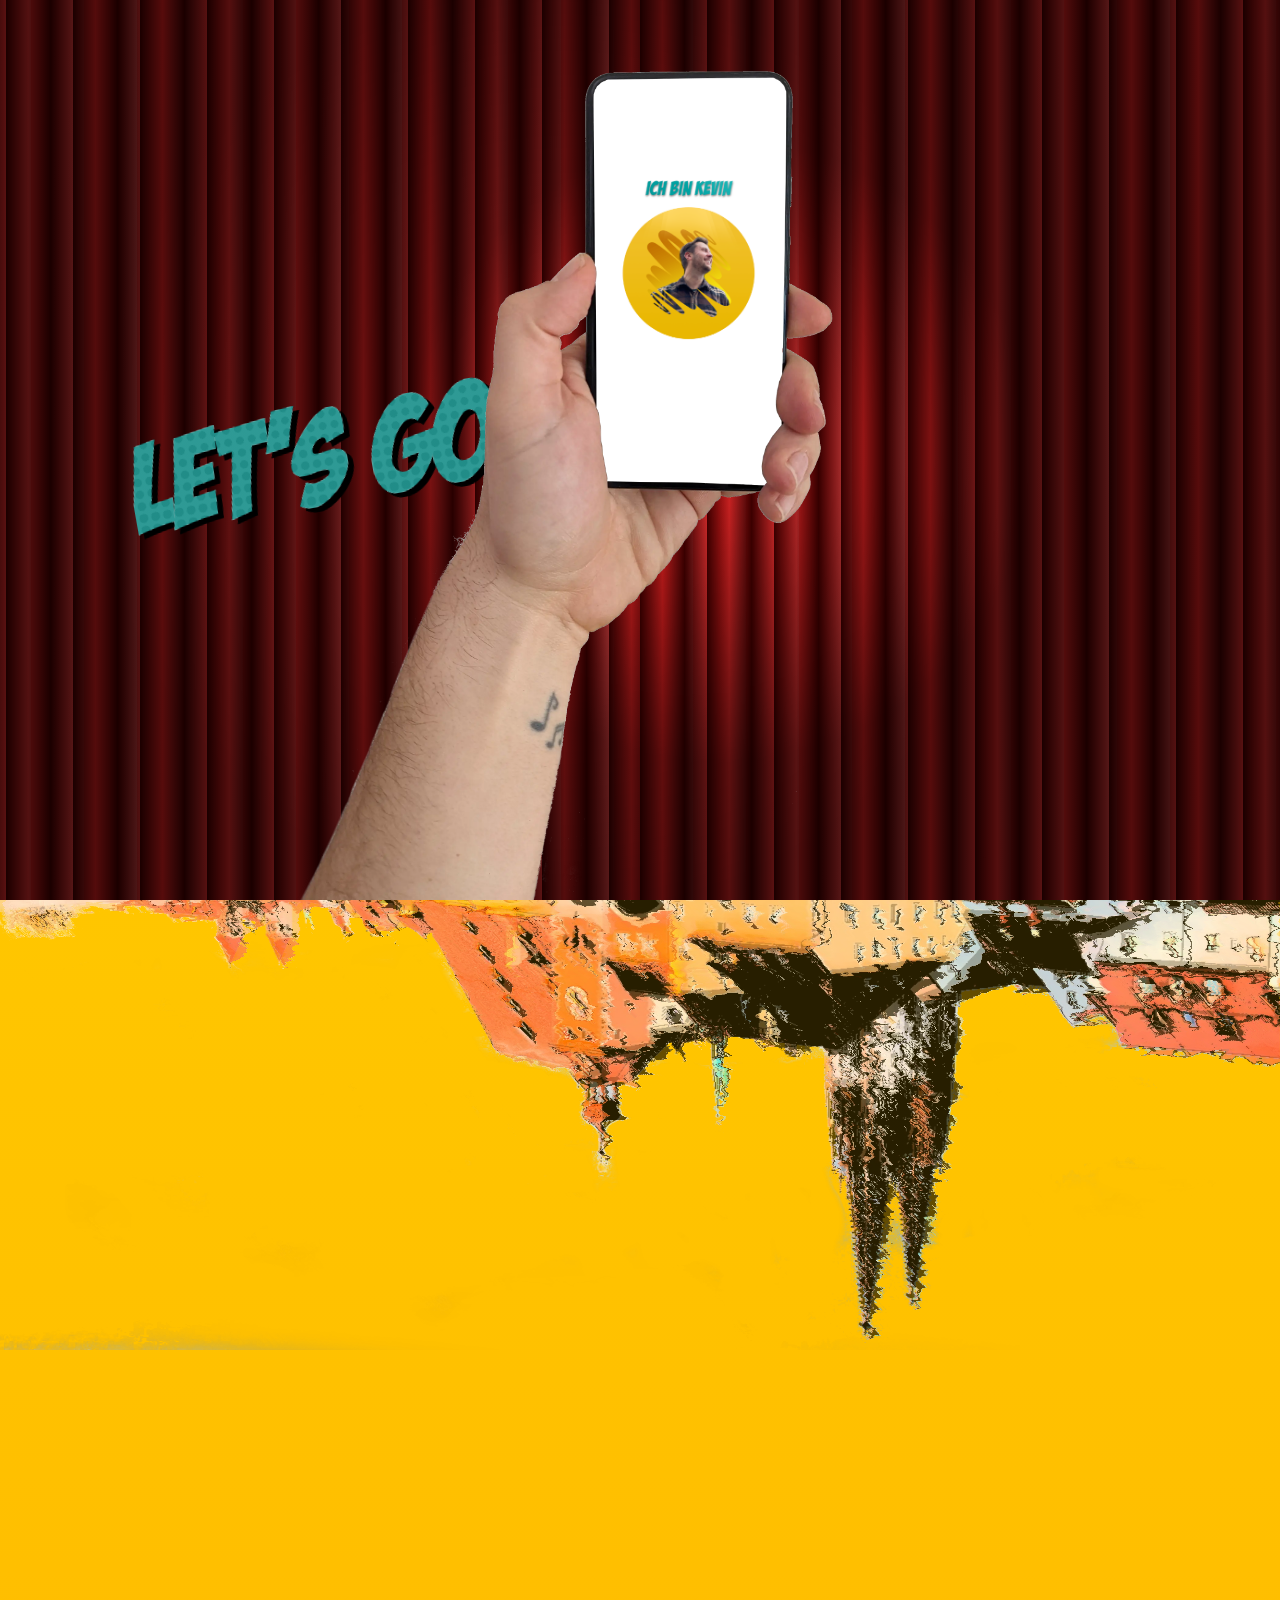
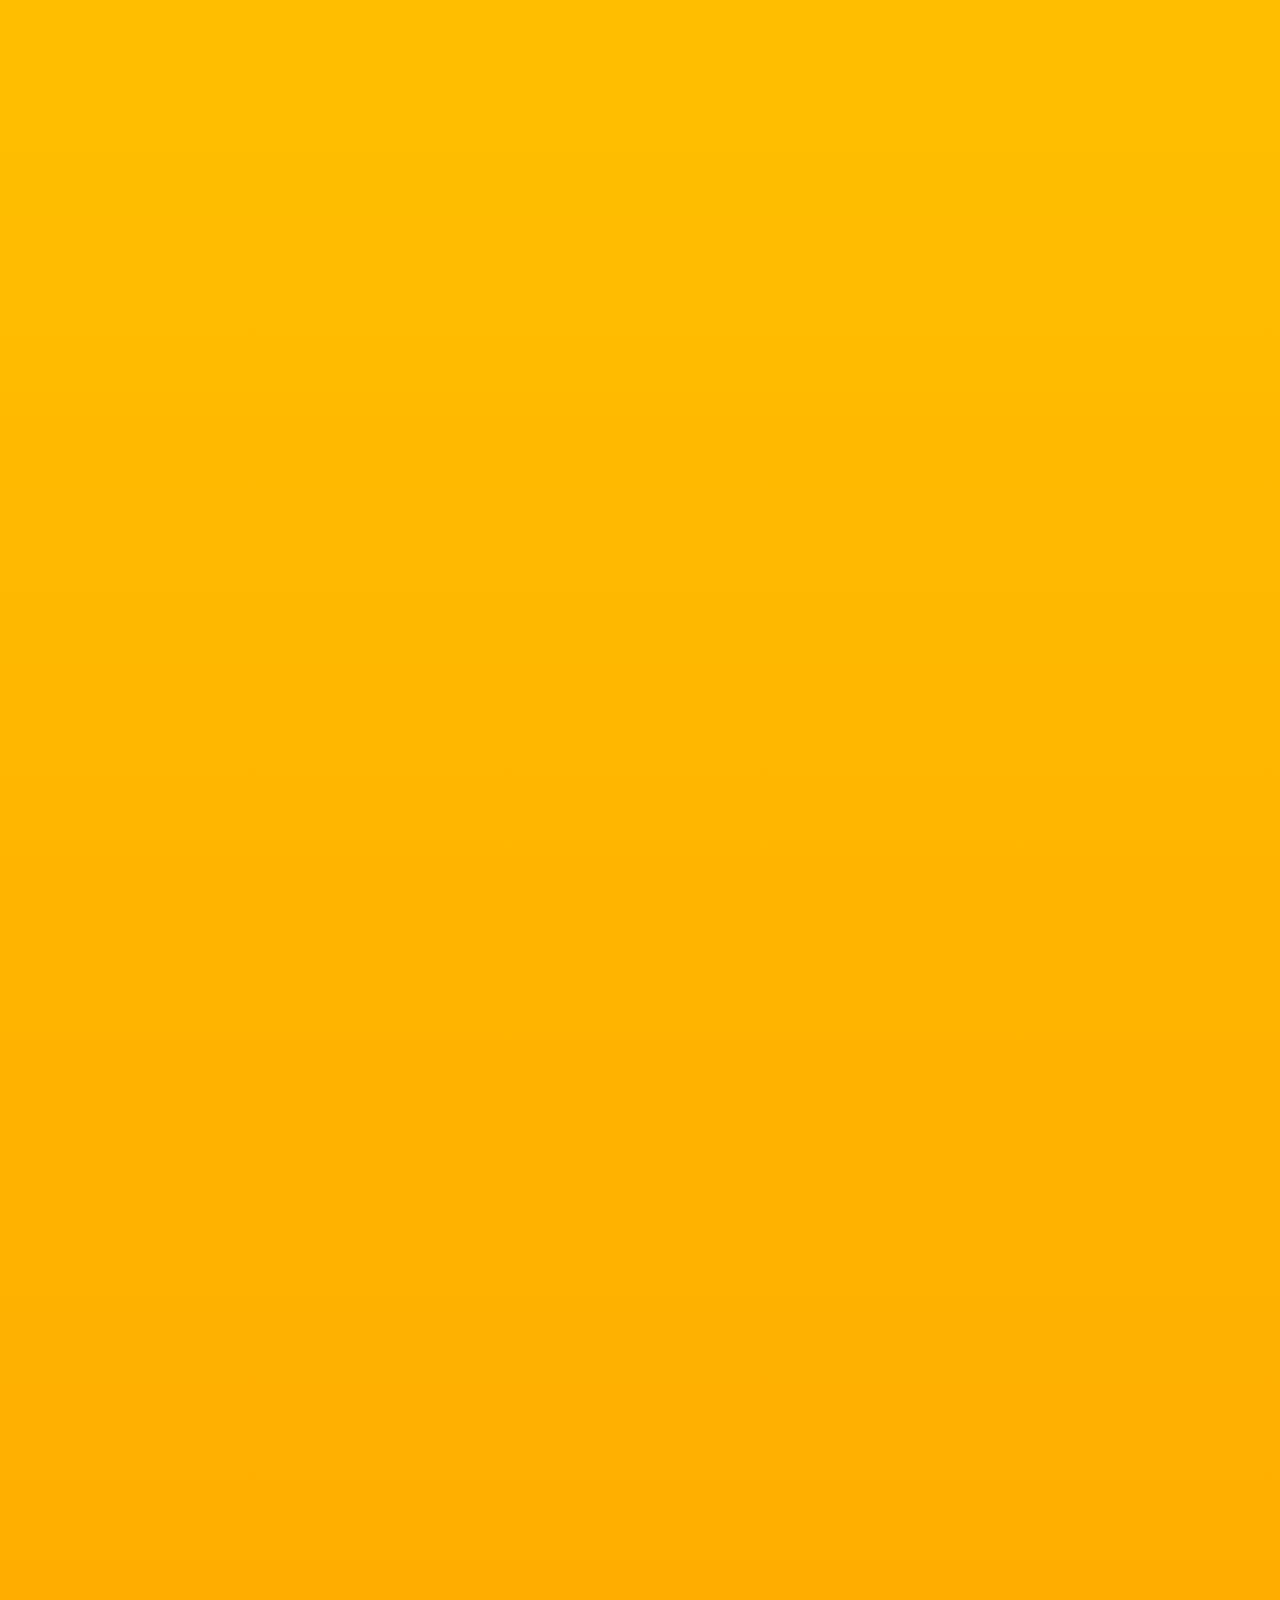
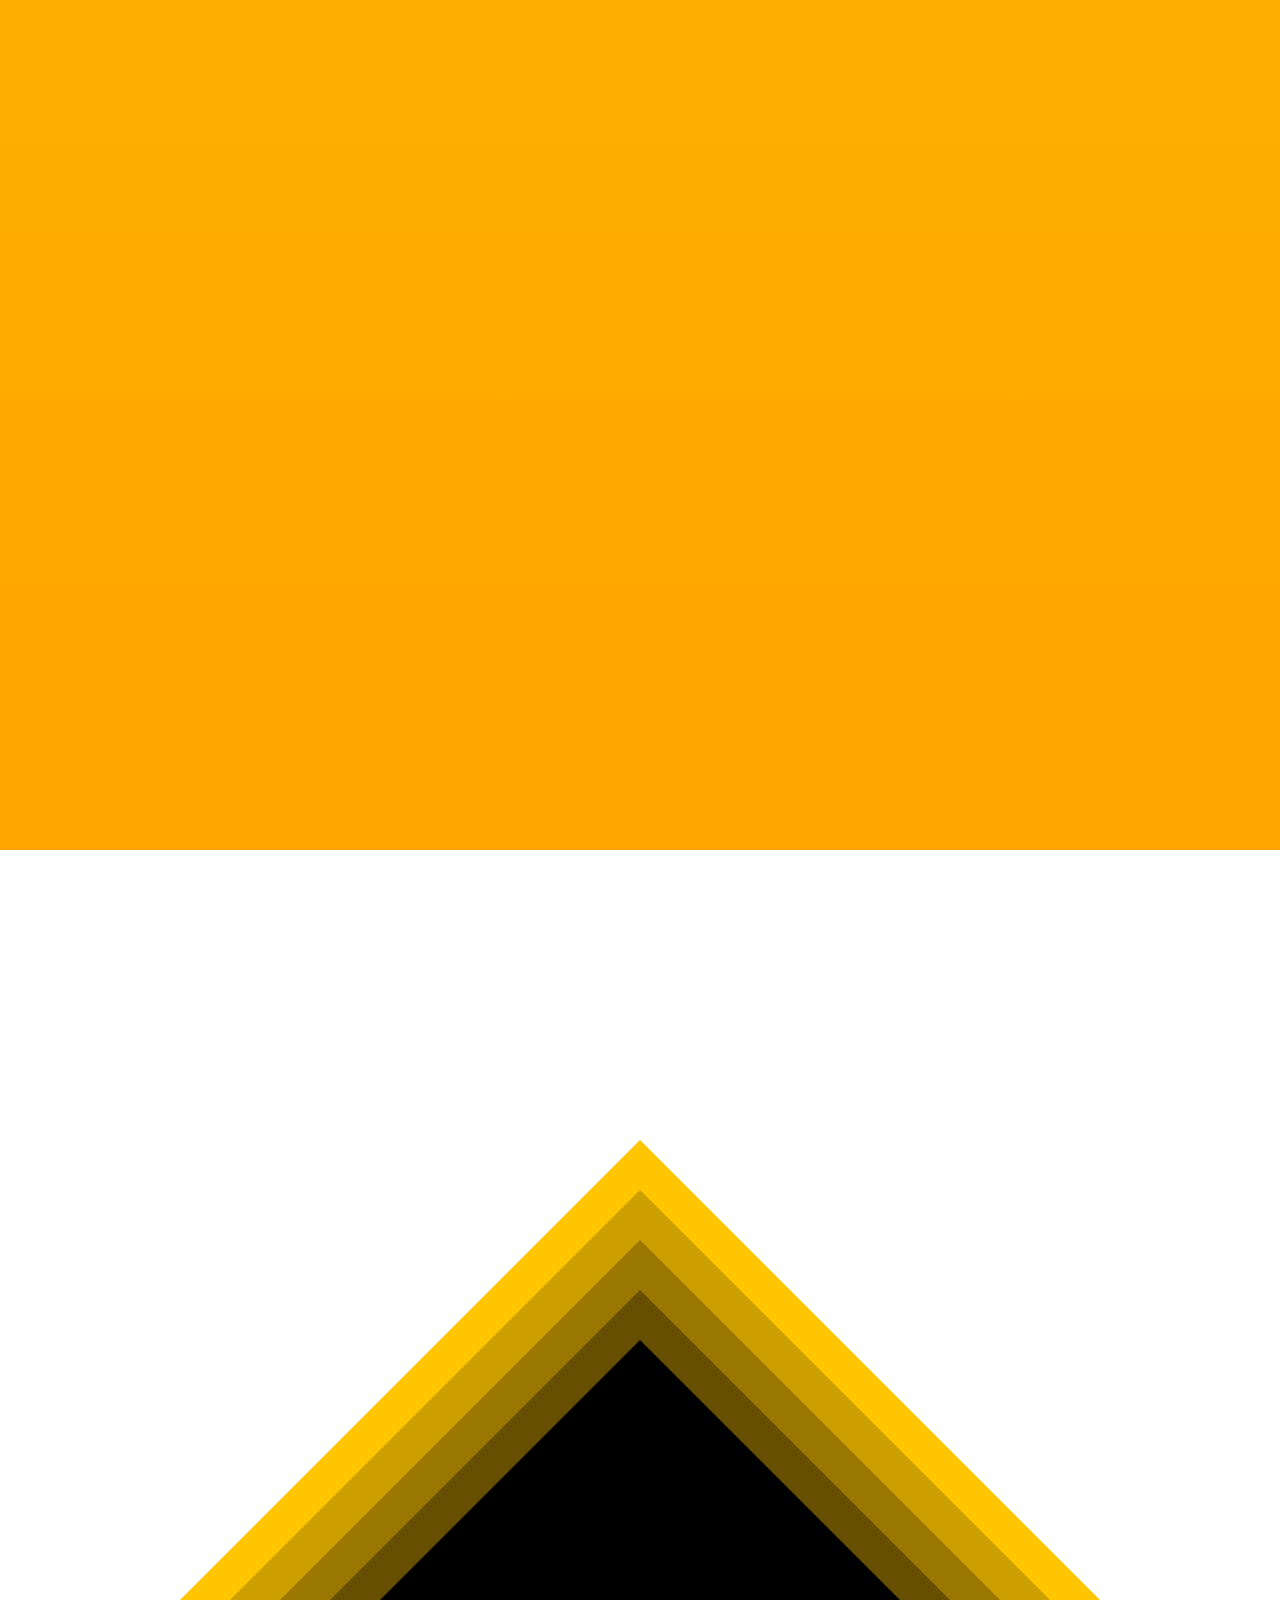
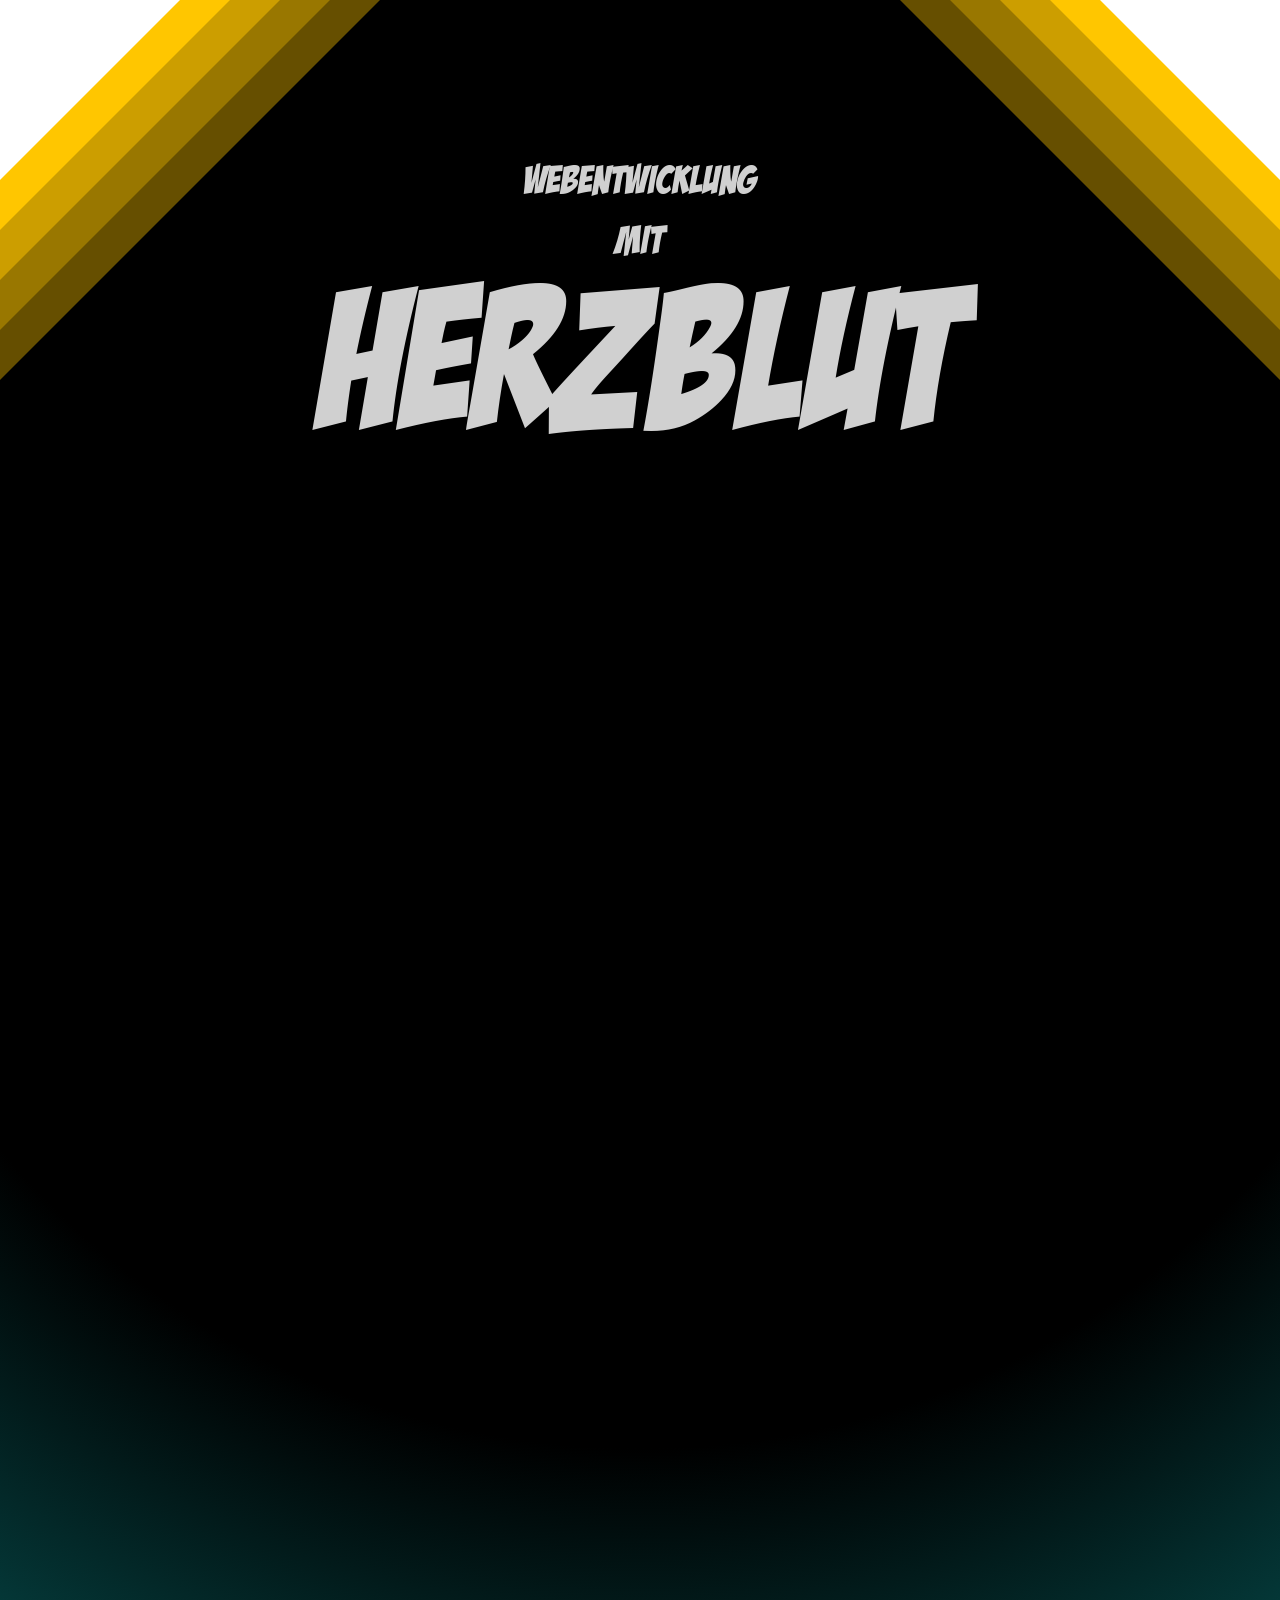
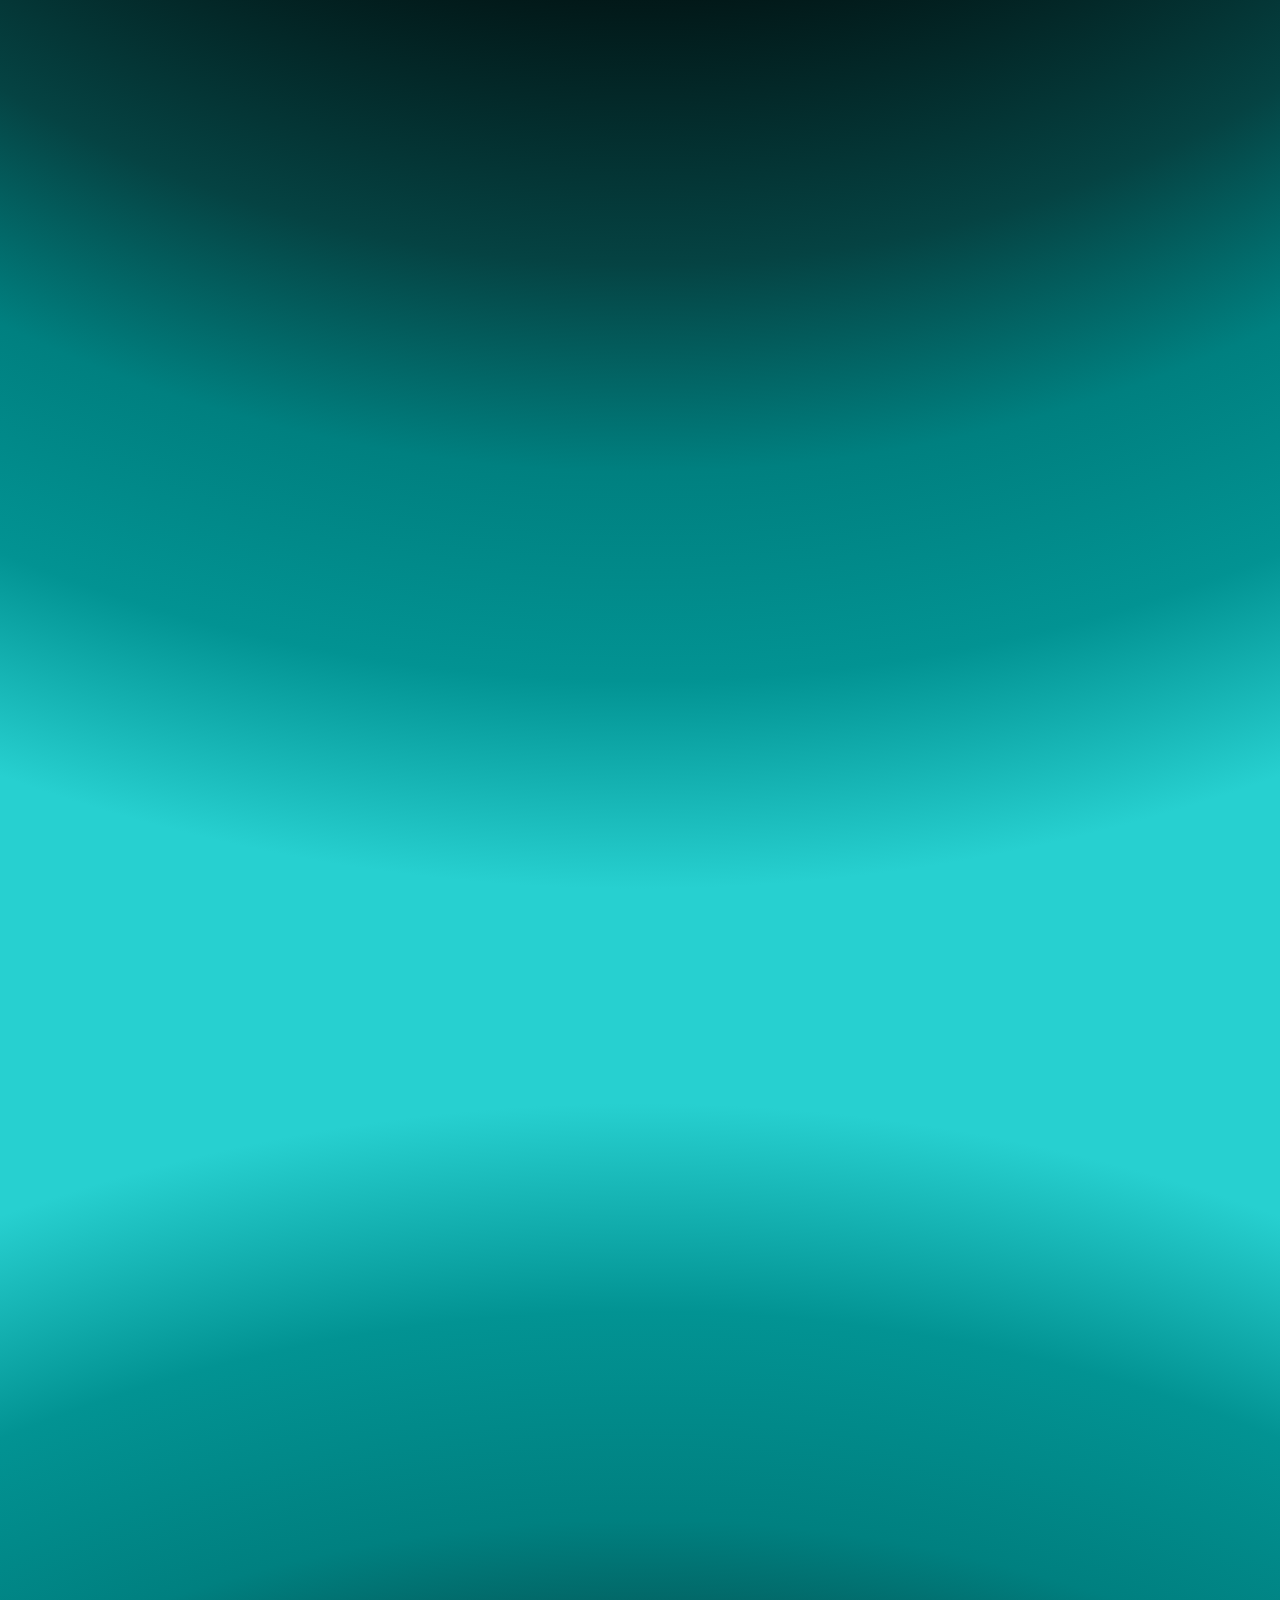
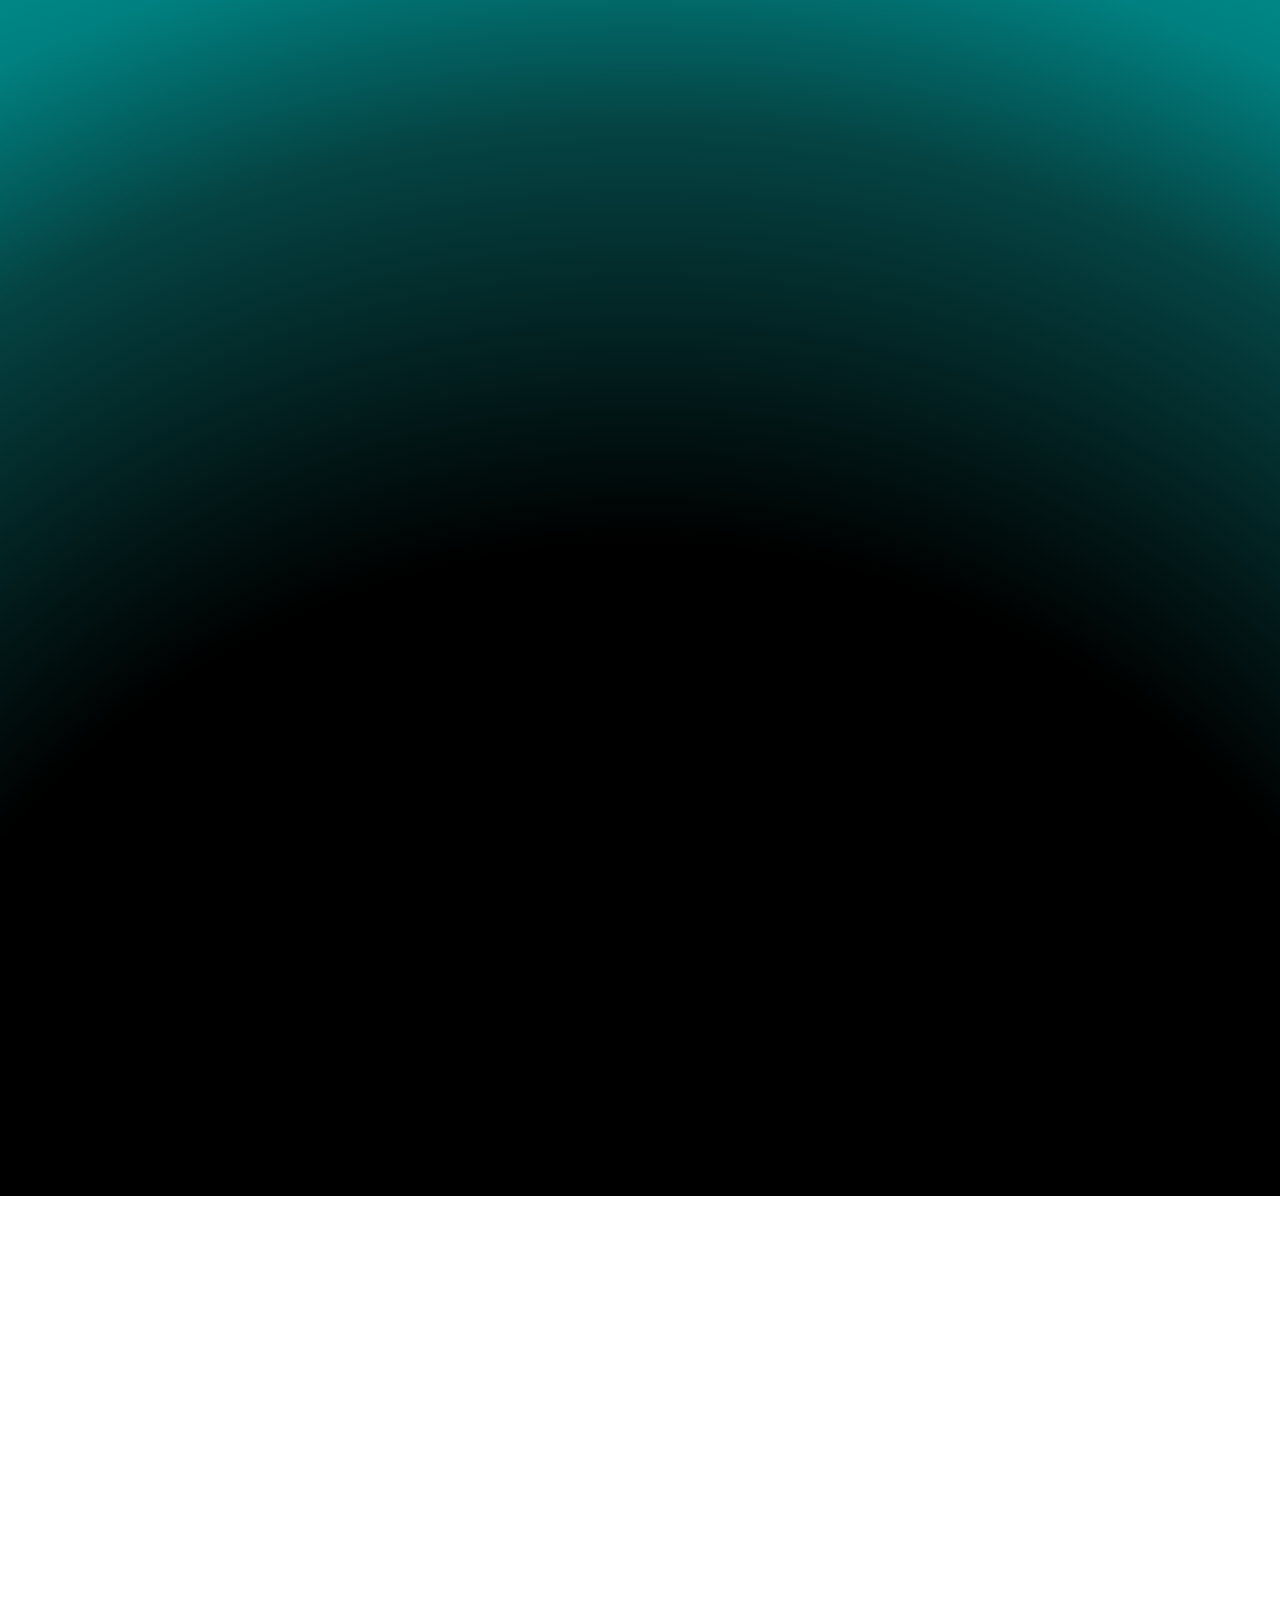
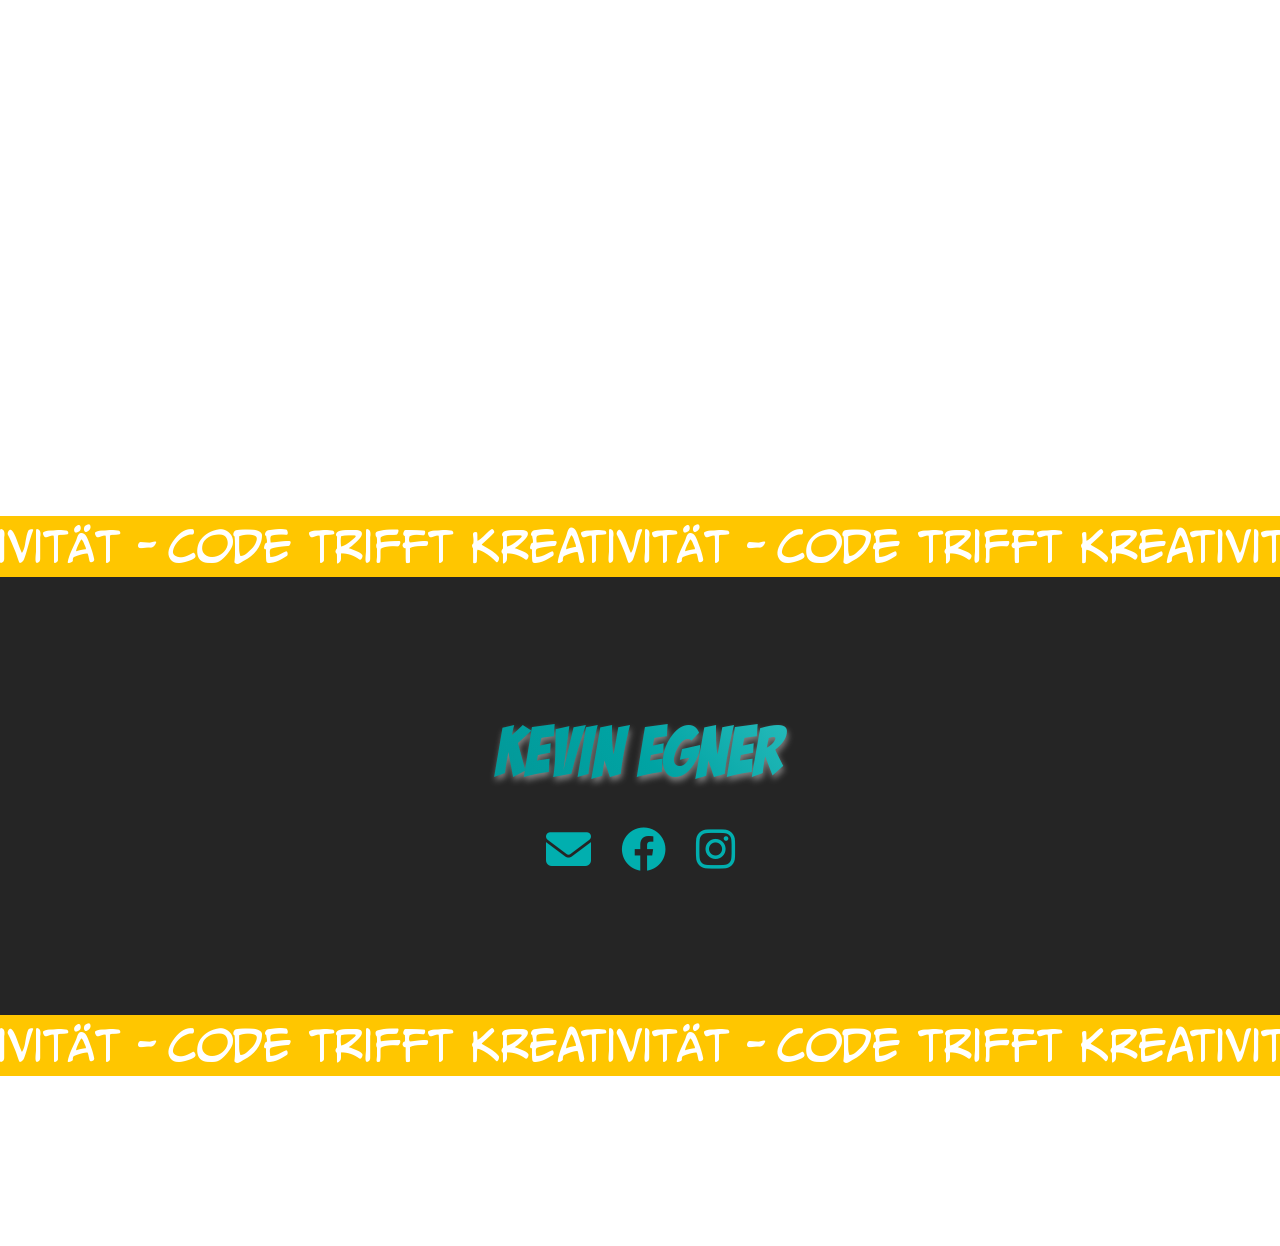
==== commit 7de609a8: "update" ====
--- a/index.html
+++ b/index.html
@@ -17,6 +17,6 @@
 
 <body>
   <app-root></app-root>
-<script src="polyfills-F4P3OIQ6.js" type="module"></script><script src="main-DHAPP7PY.js" type="module"></script></body>
+<script src="polyfills-F4P3OIQ6.js" type="module"></script><script src="main-NU6465SS.js" type="module"></script></body>
 
 </html>
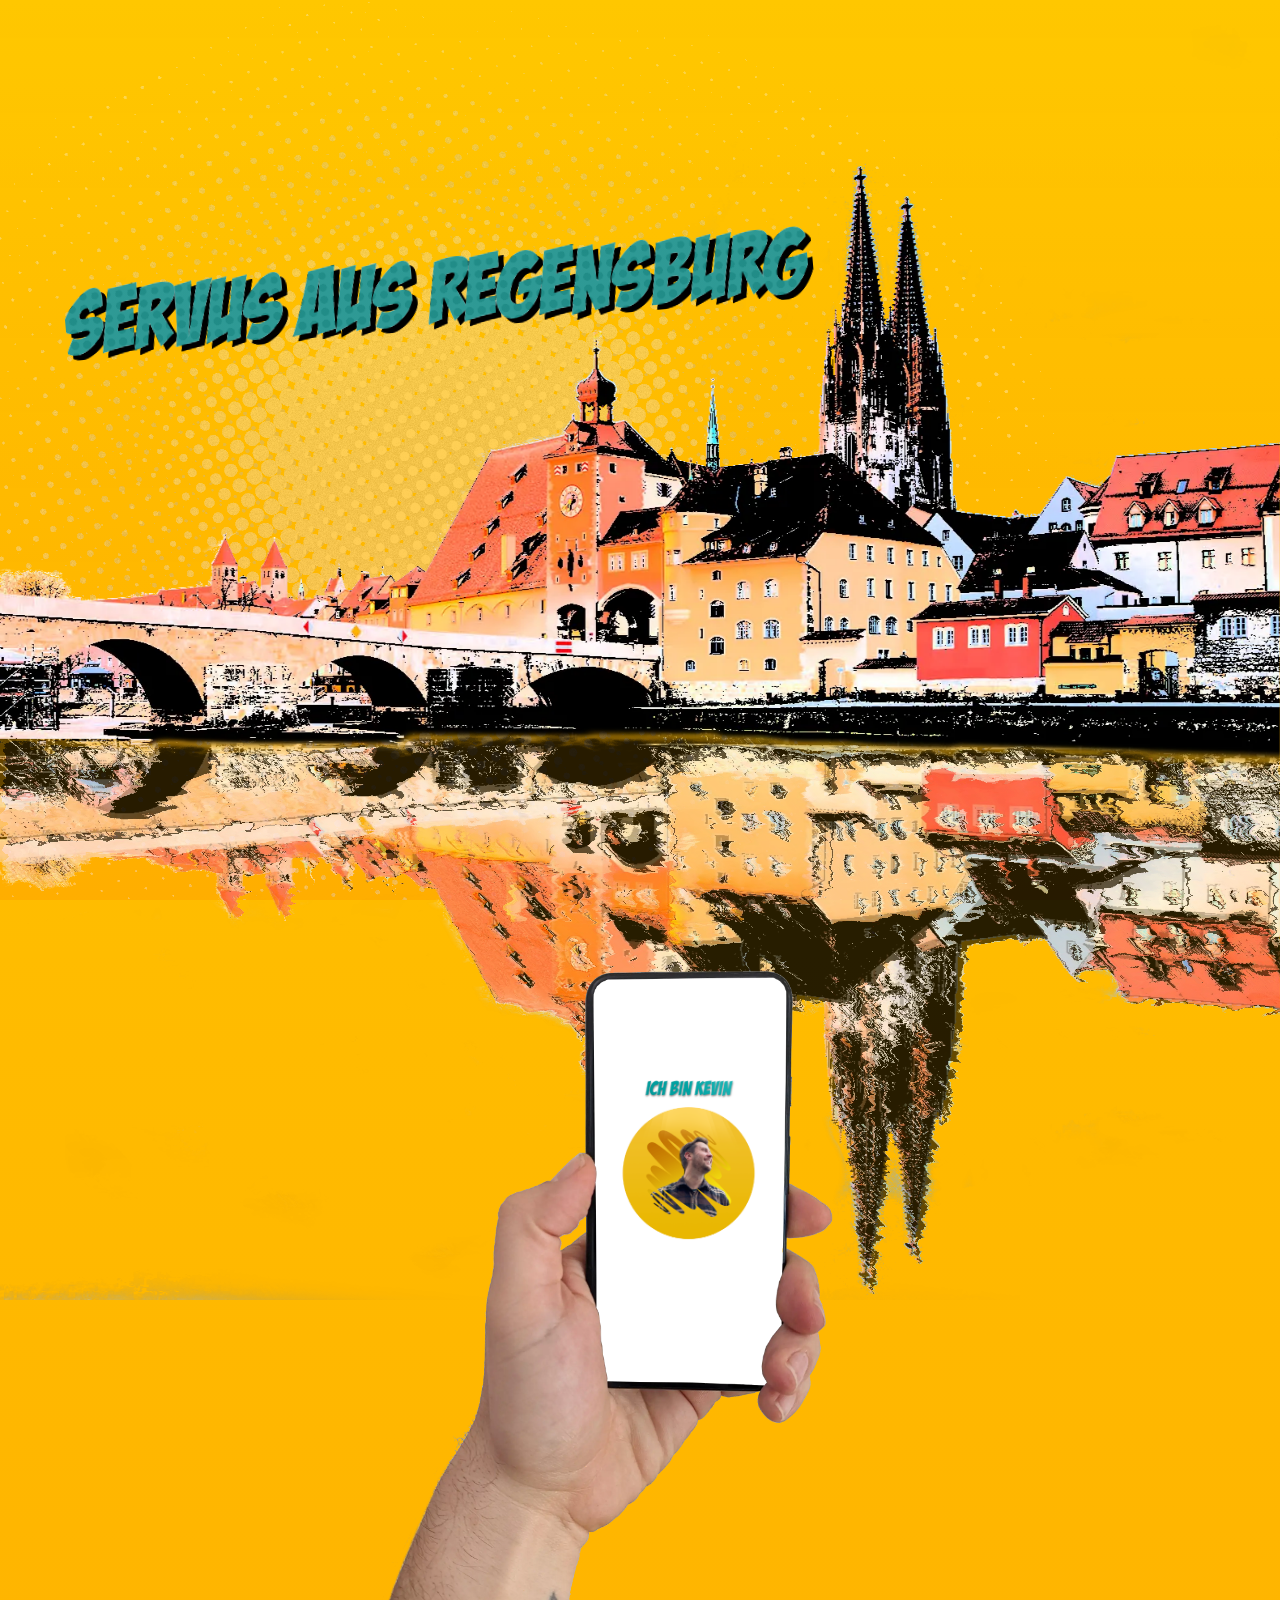
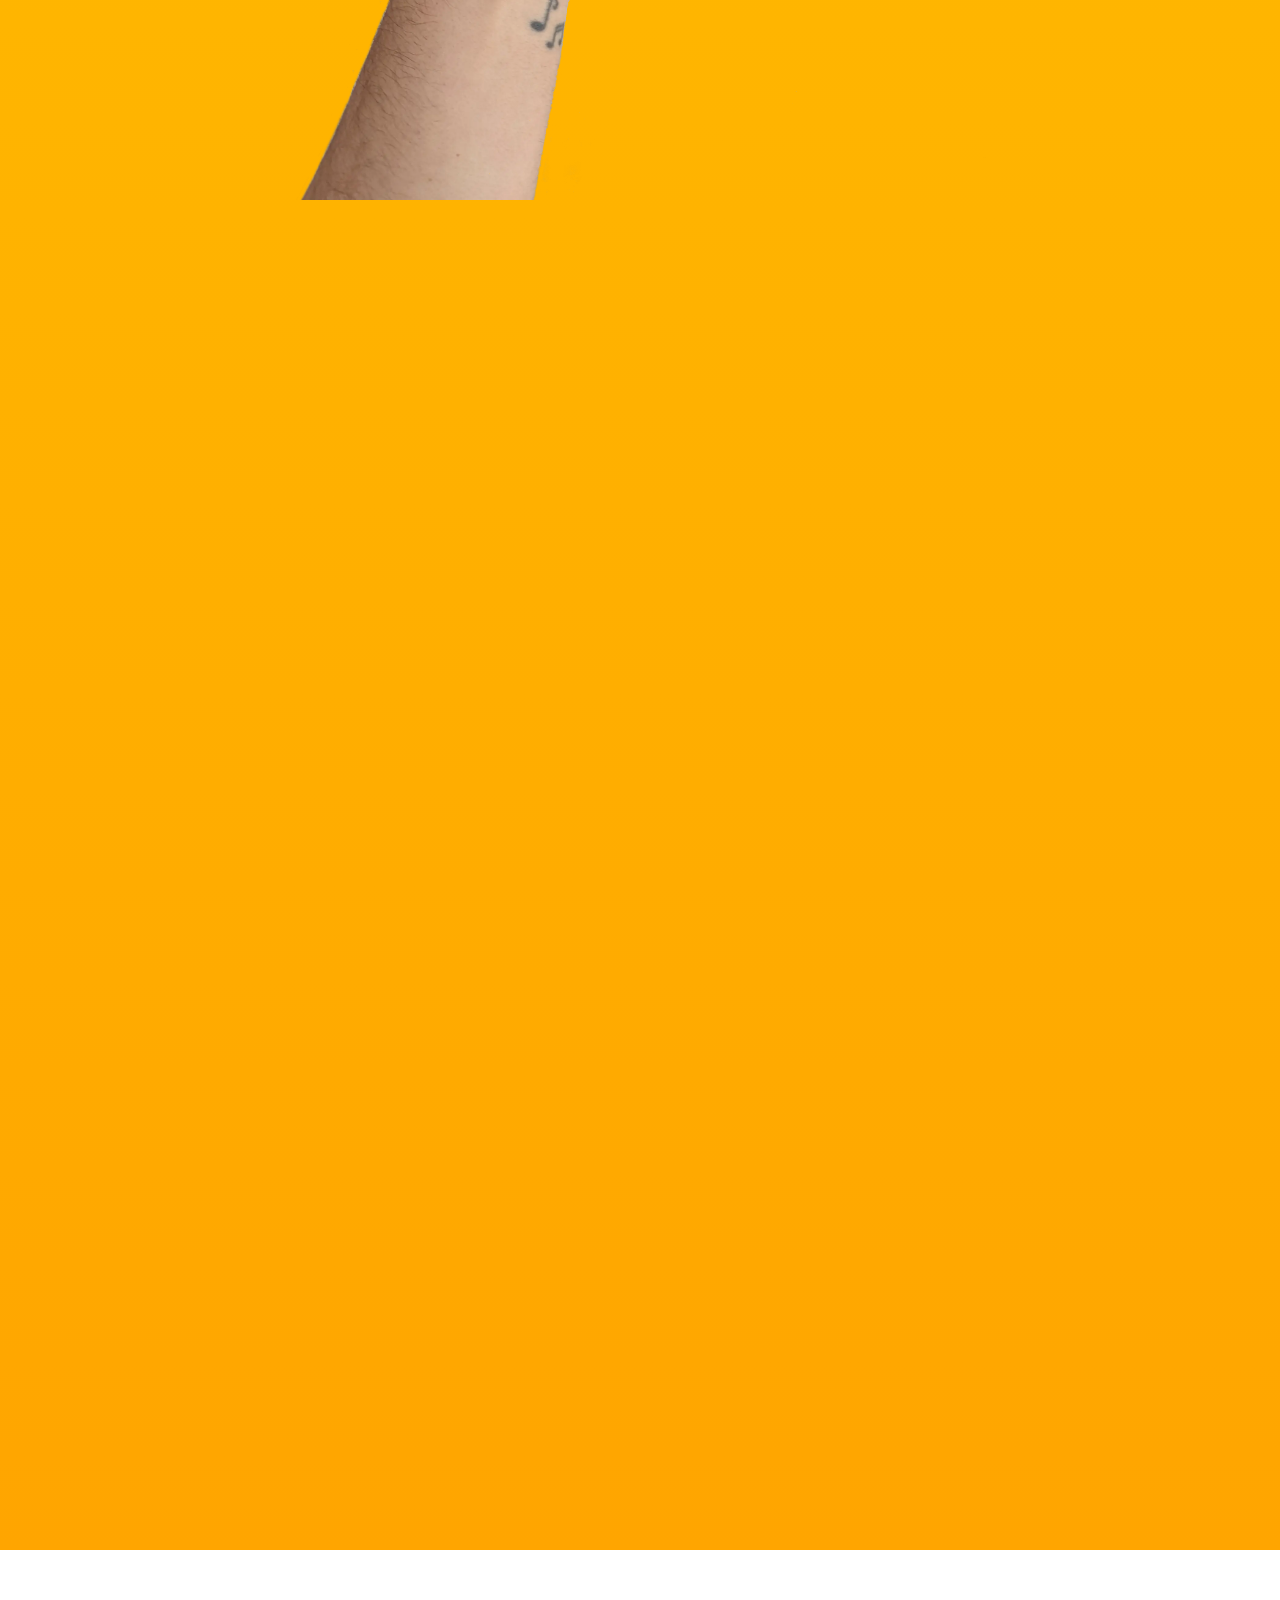
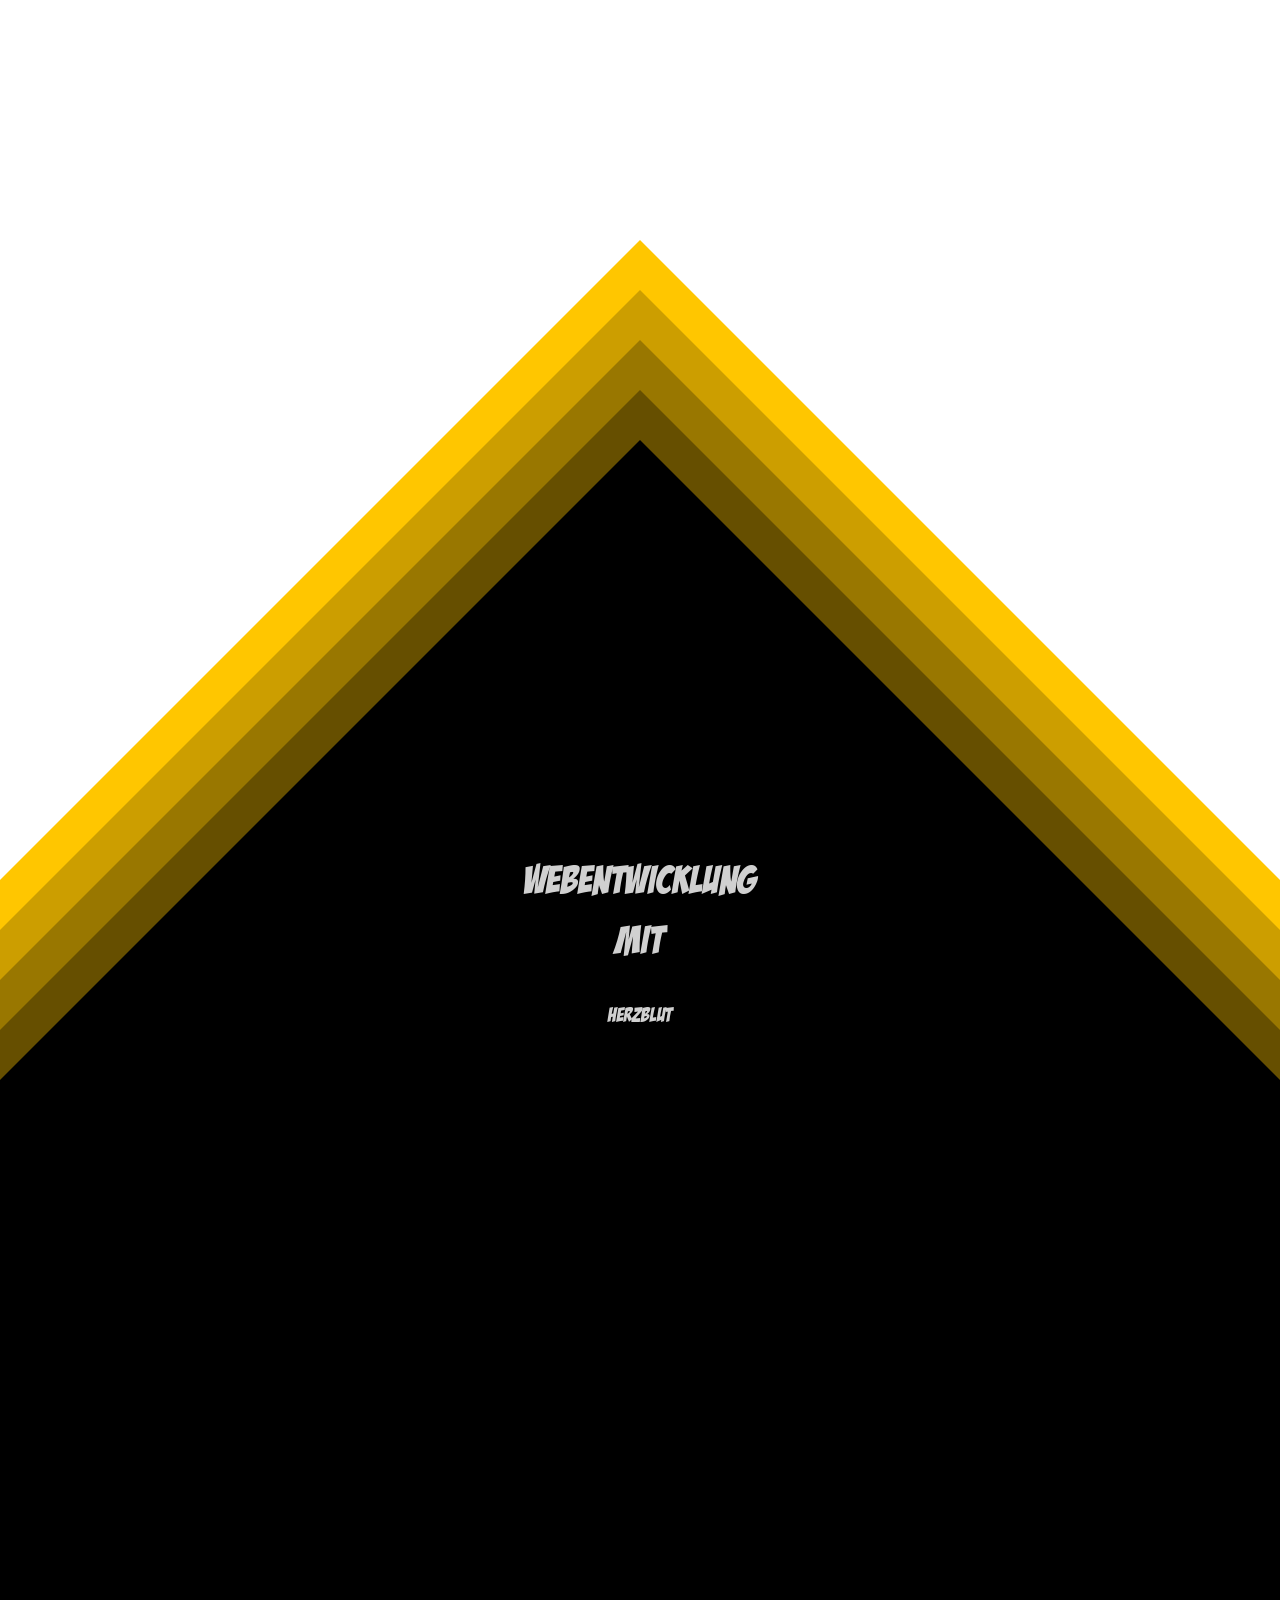
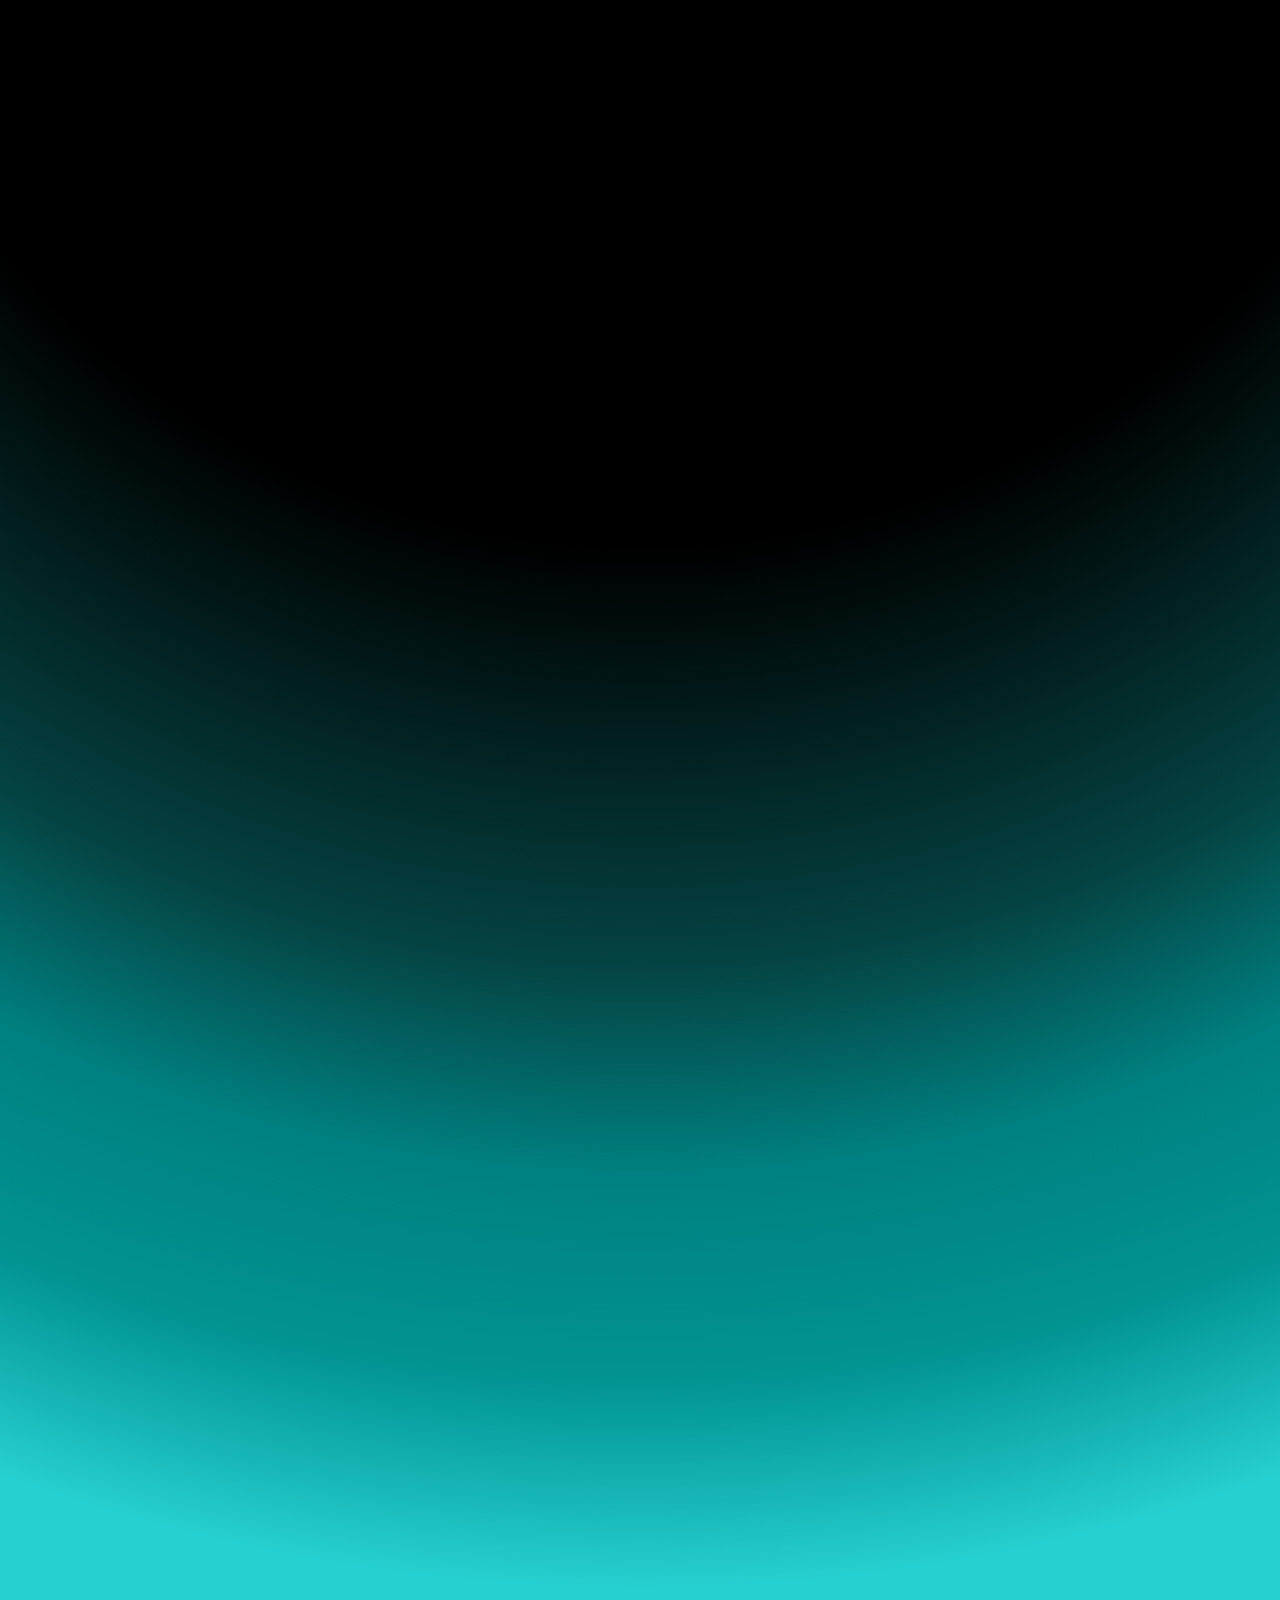
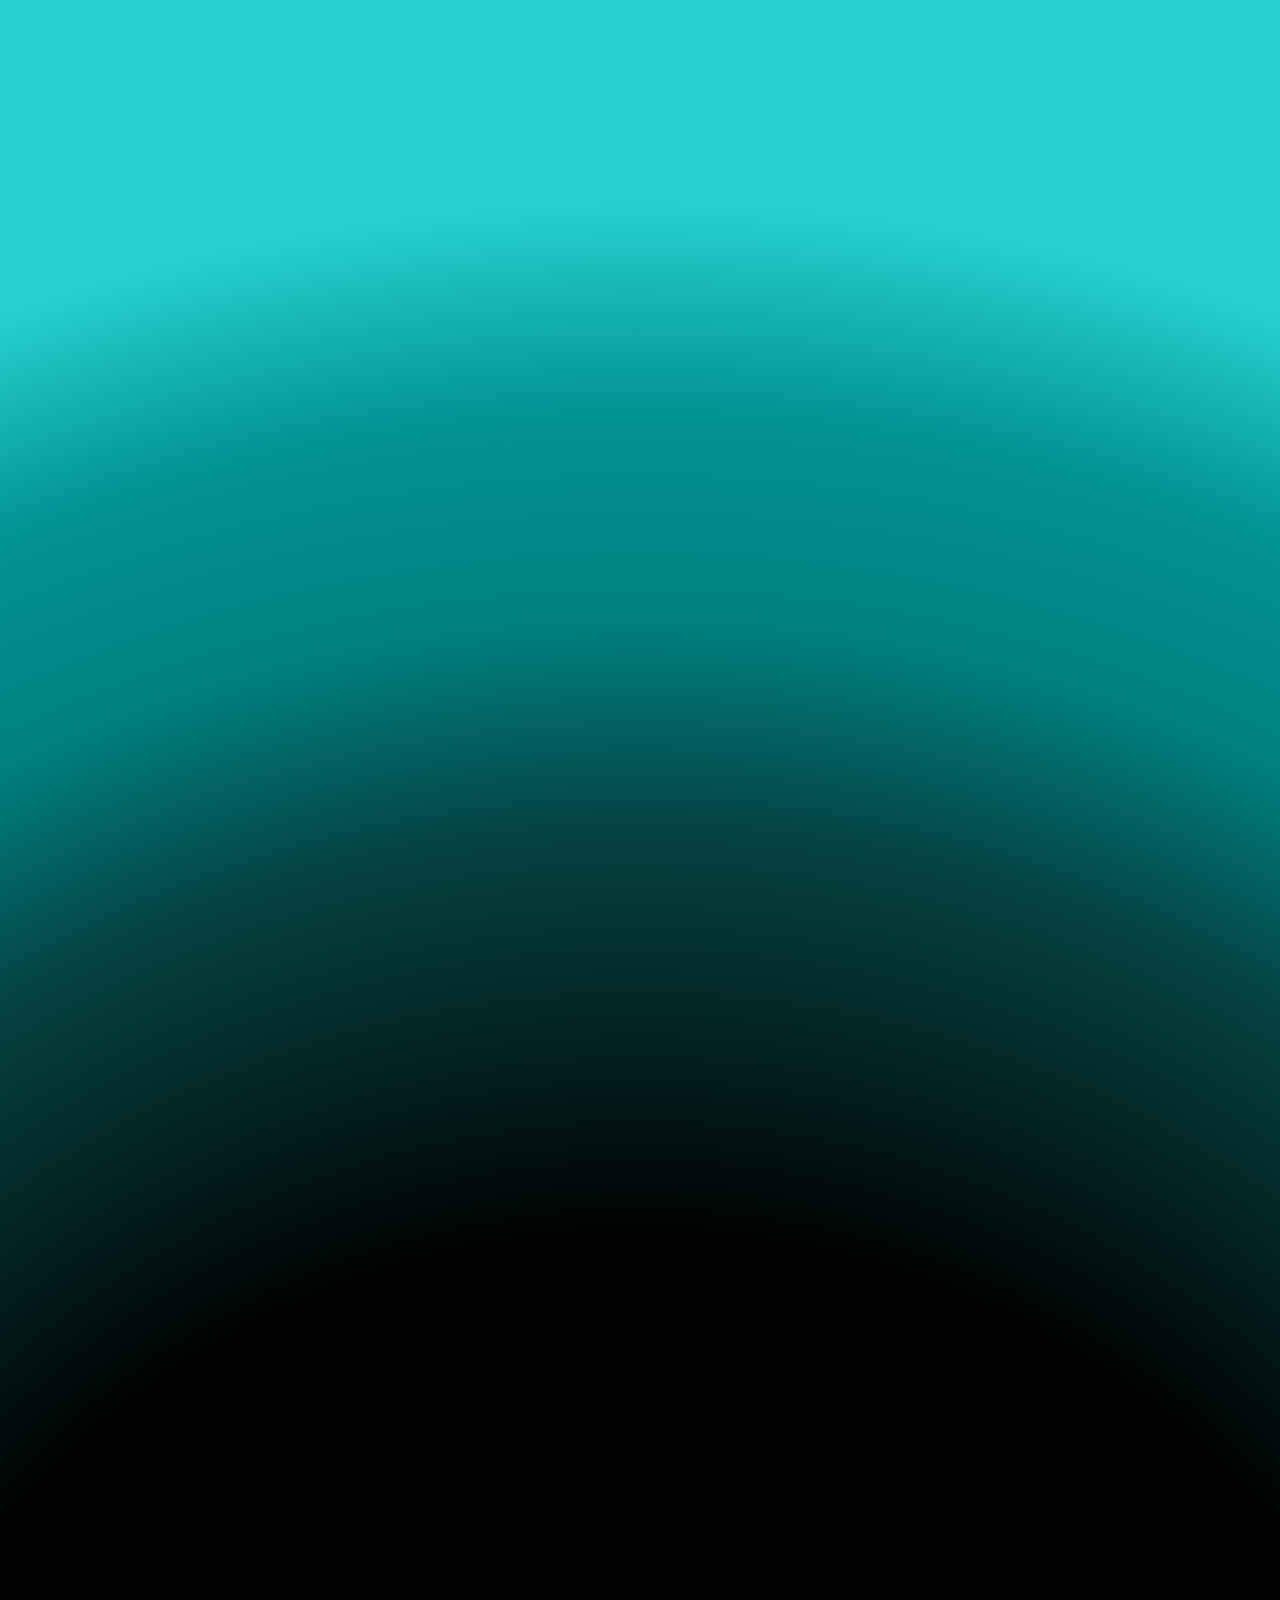
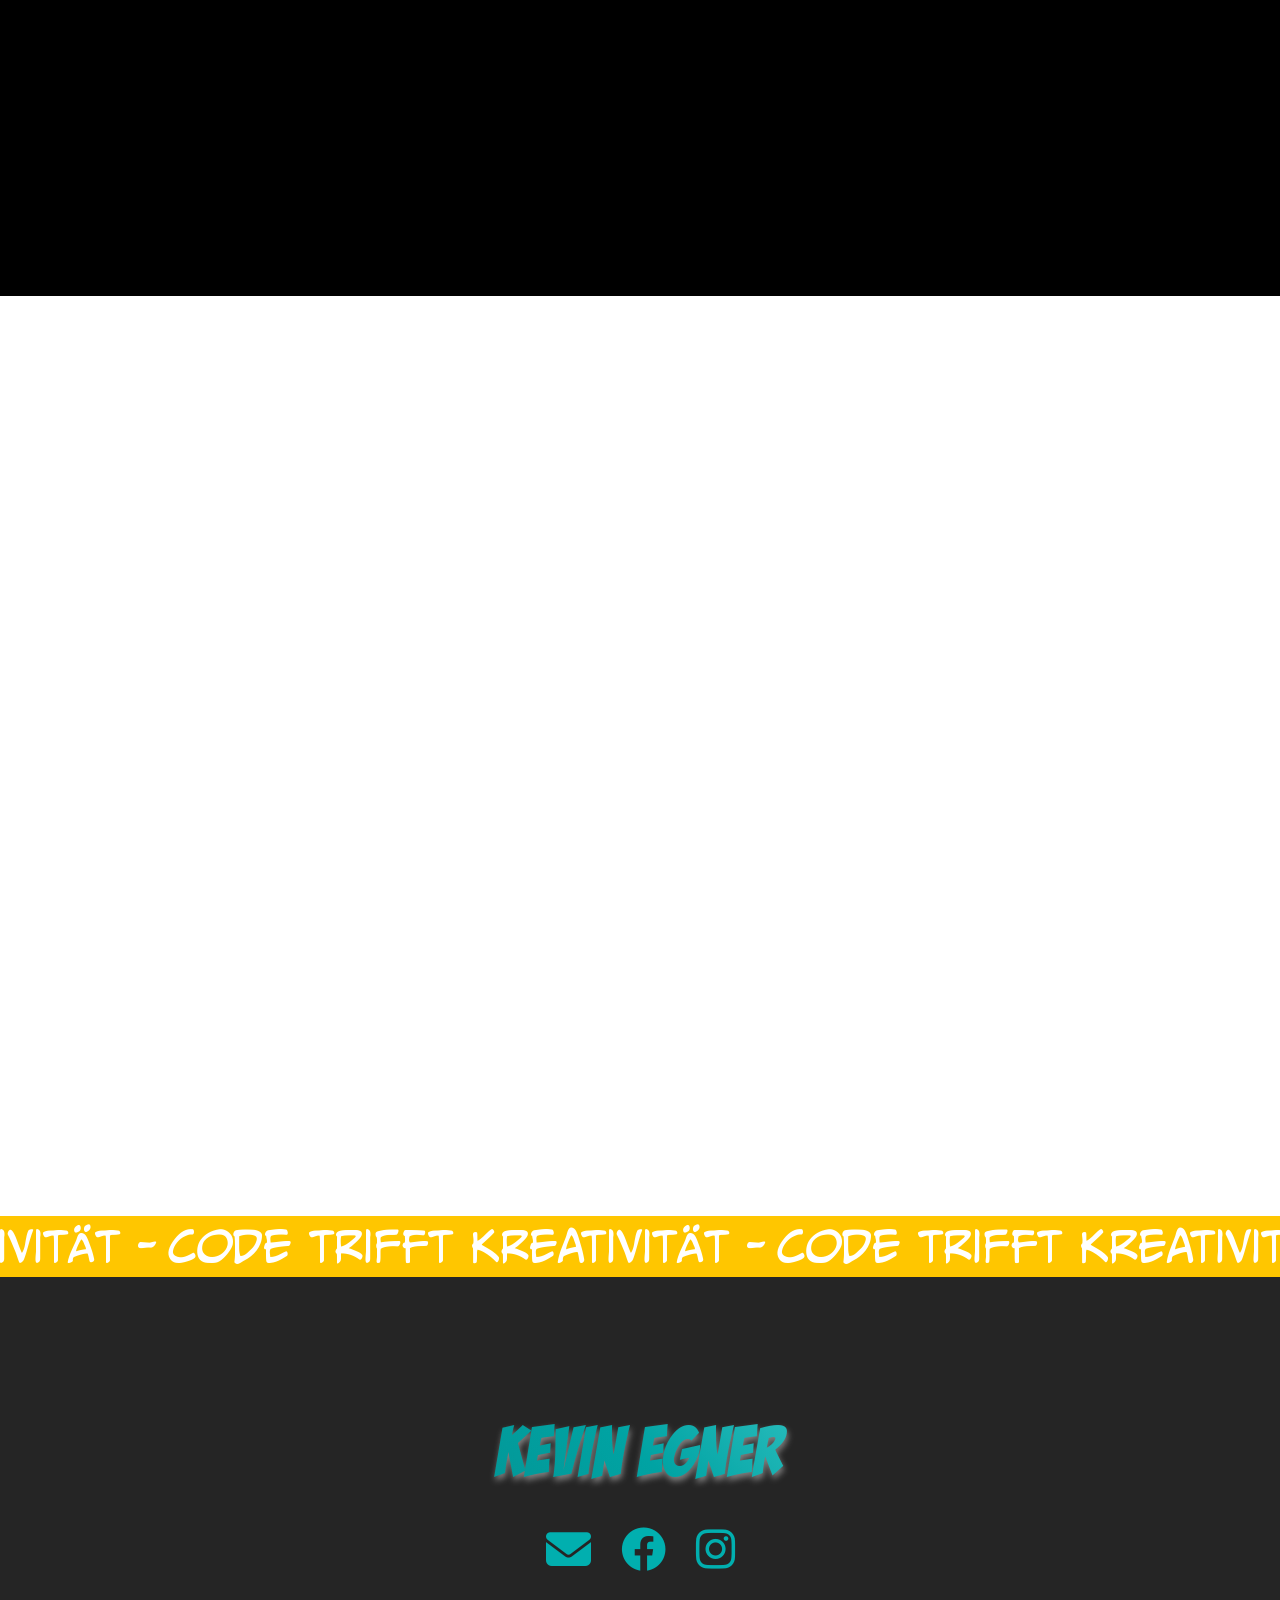
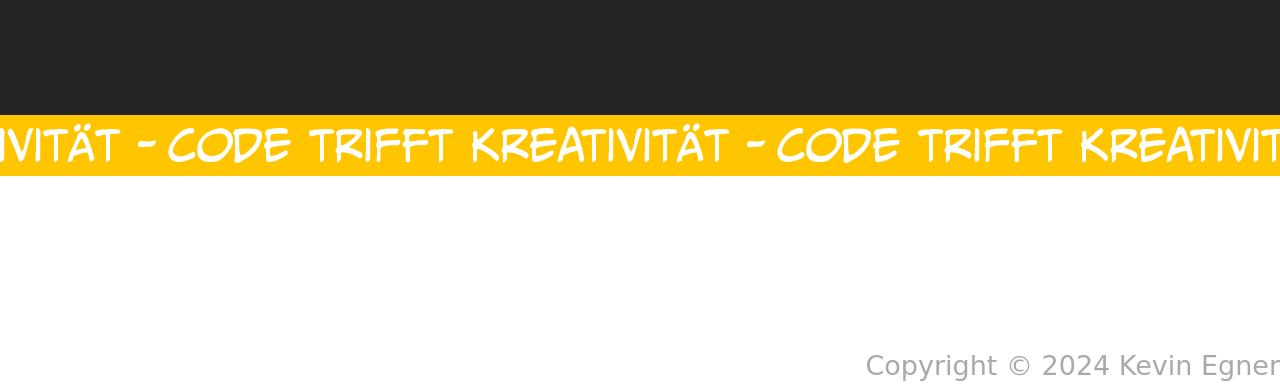
==== commit 7adeb311: "update" ====
--- a/index.html
+++ b/index.html
@@ -17,6 +17,6 @@
 
 <body>
   <app-root></app-root>
-<script src="polyfills-F4P3OIQ6.js" type="module"></script><script src="main-NU6465SS.js" type="module"></script></body>
+<script src="polyfills-F4P3OIQ6.js" type="module"></script><script src="main-UPUTQNMY.js" type="module"></script></body>
 
 </html>
